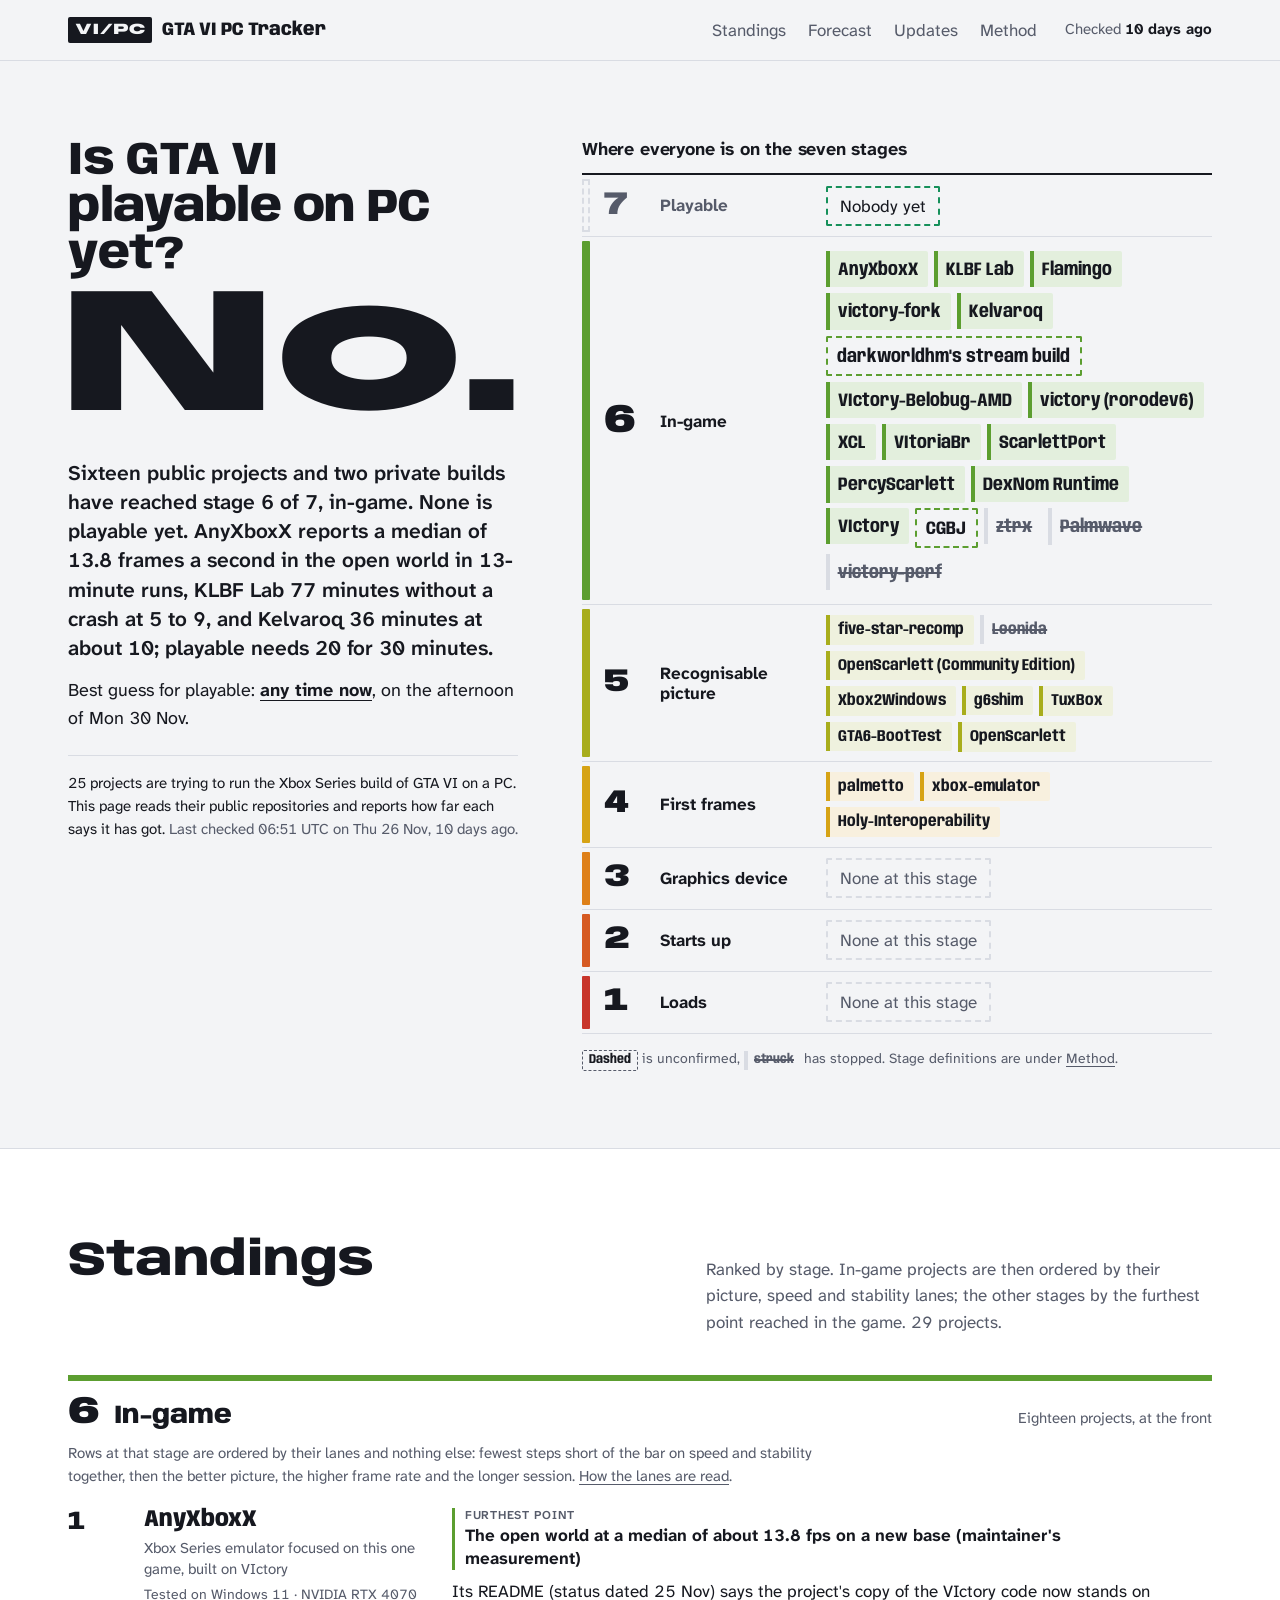
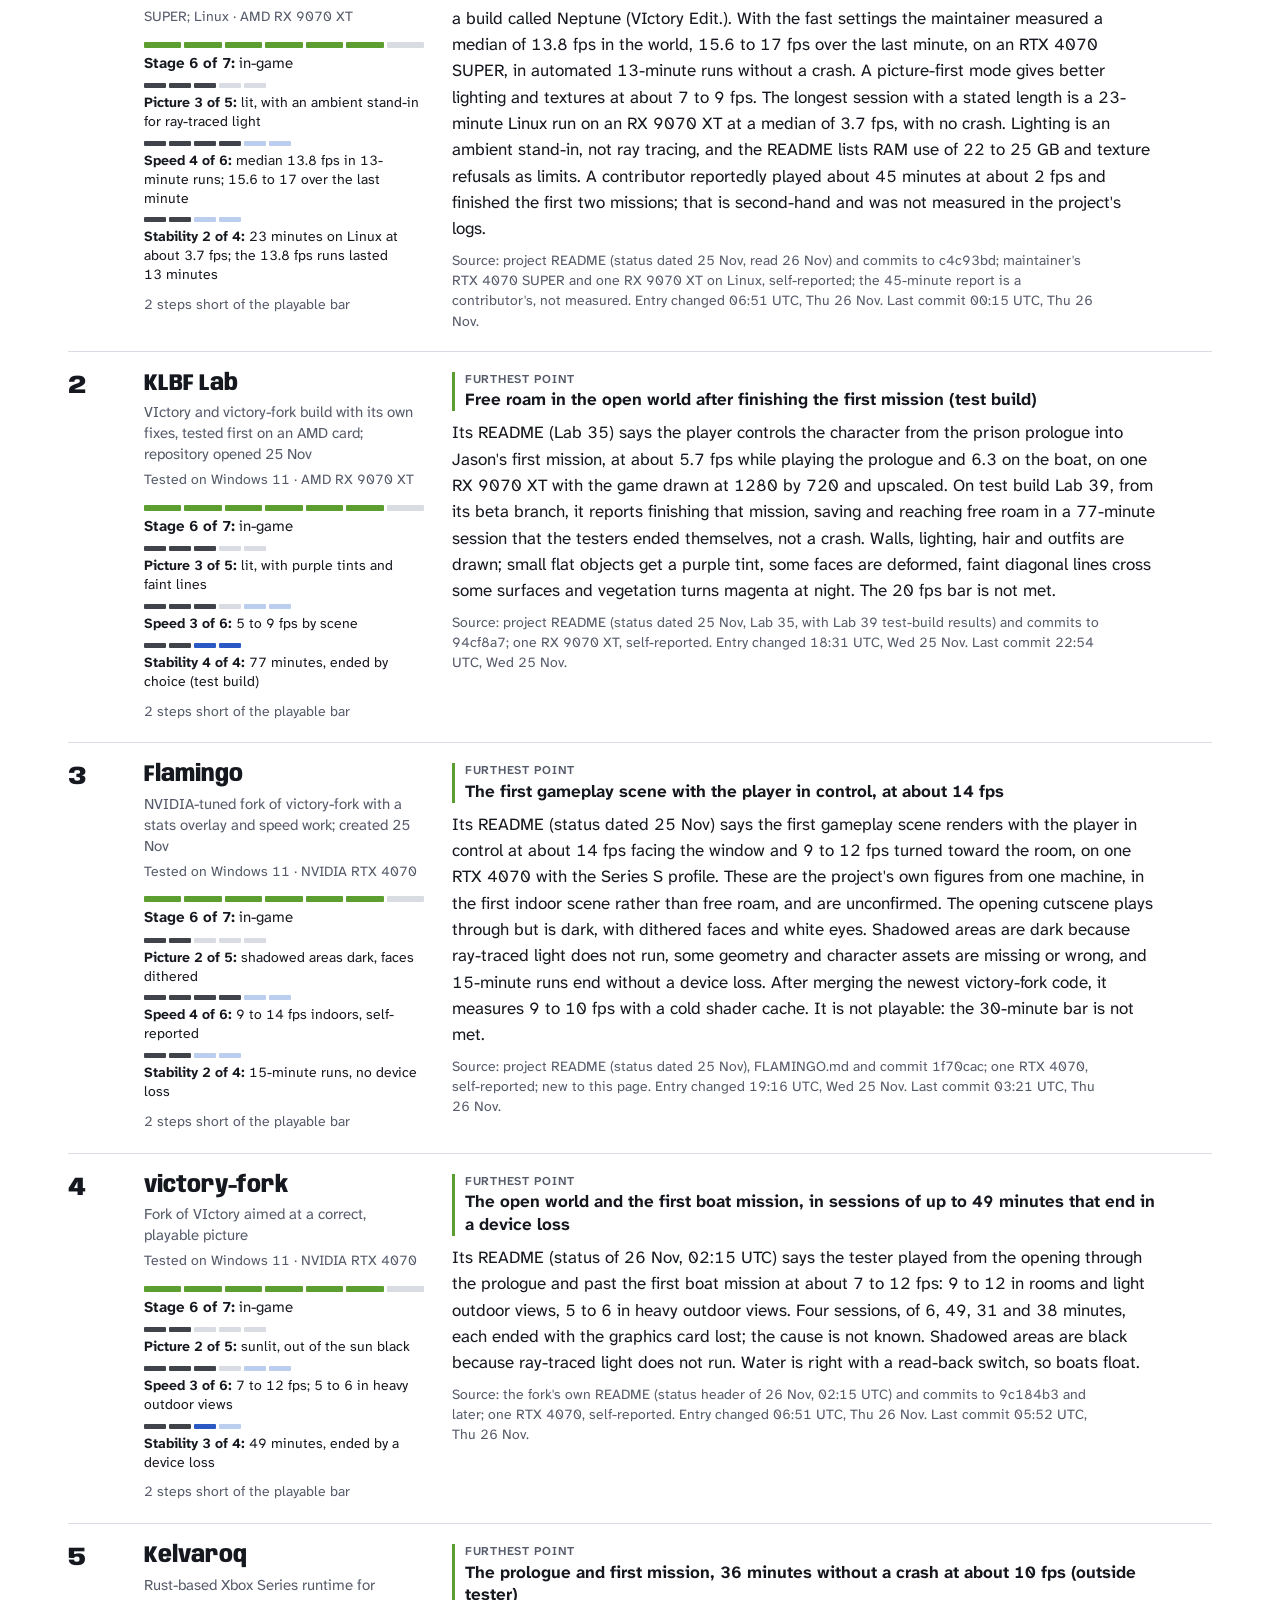
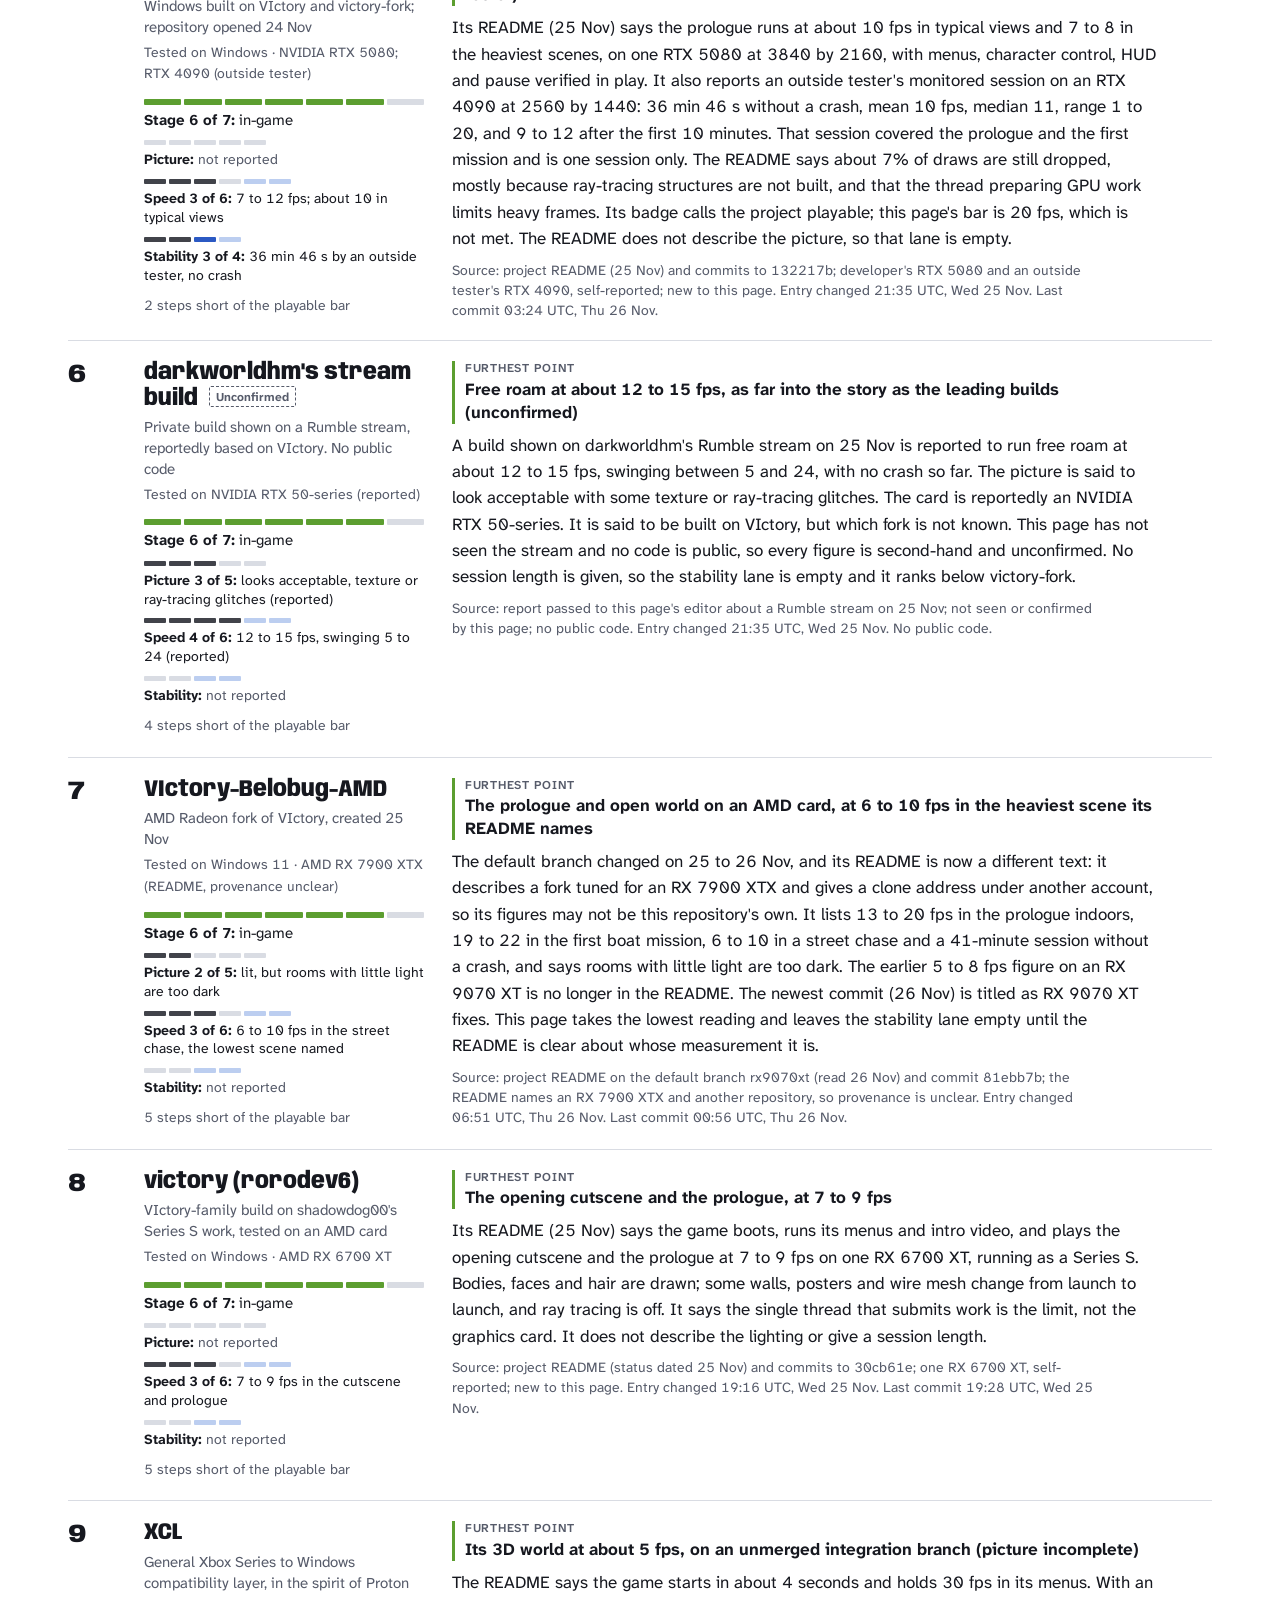
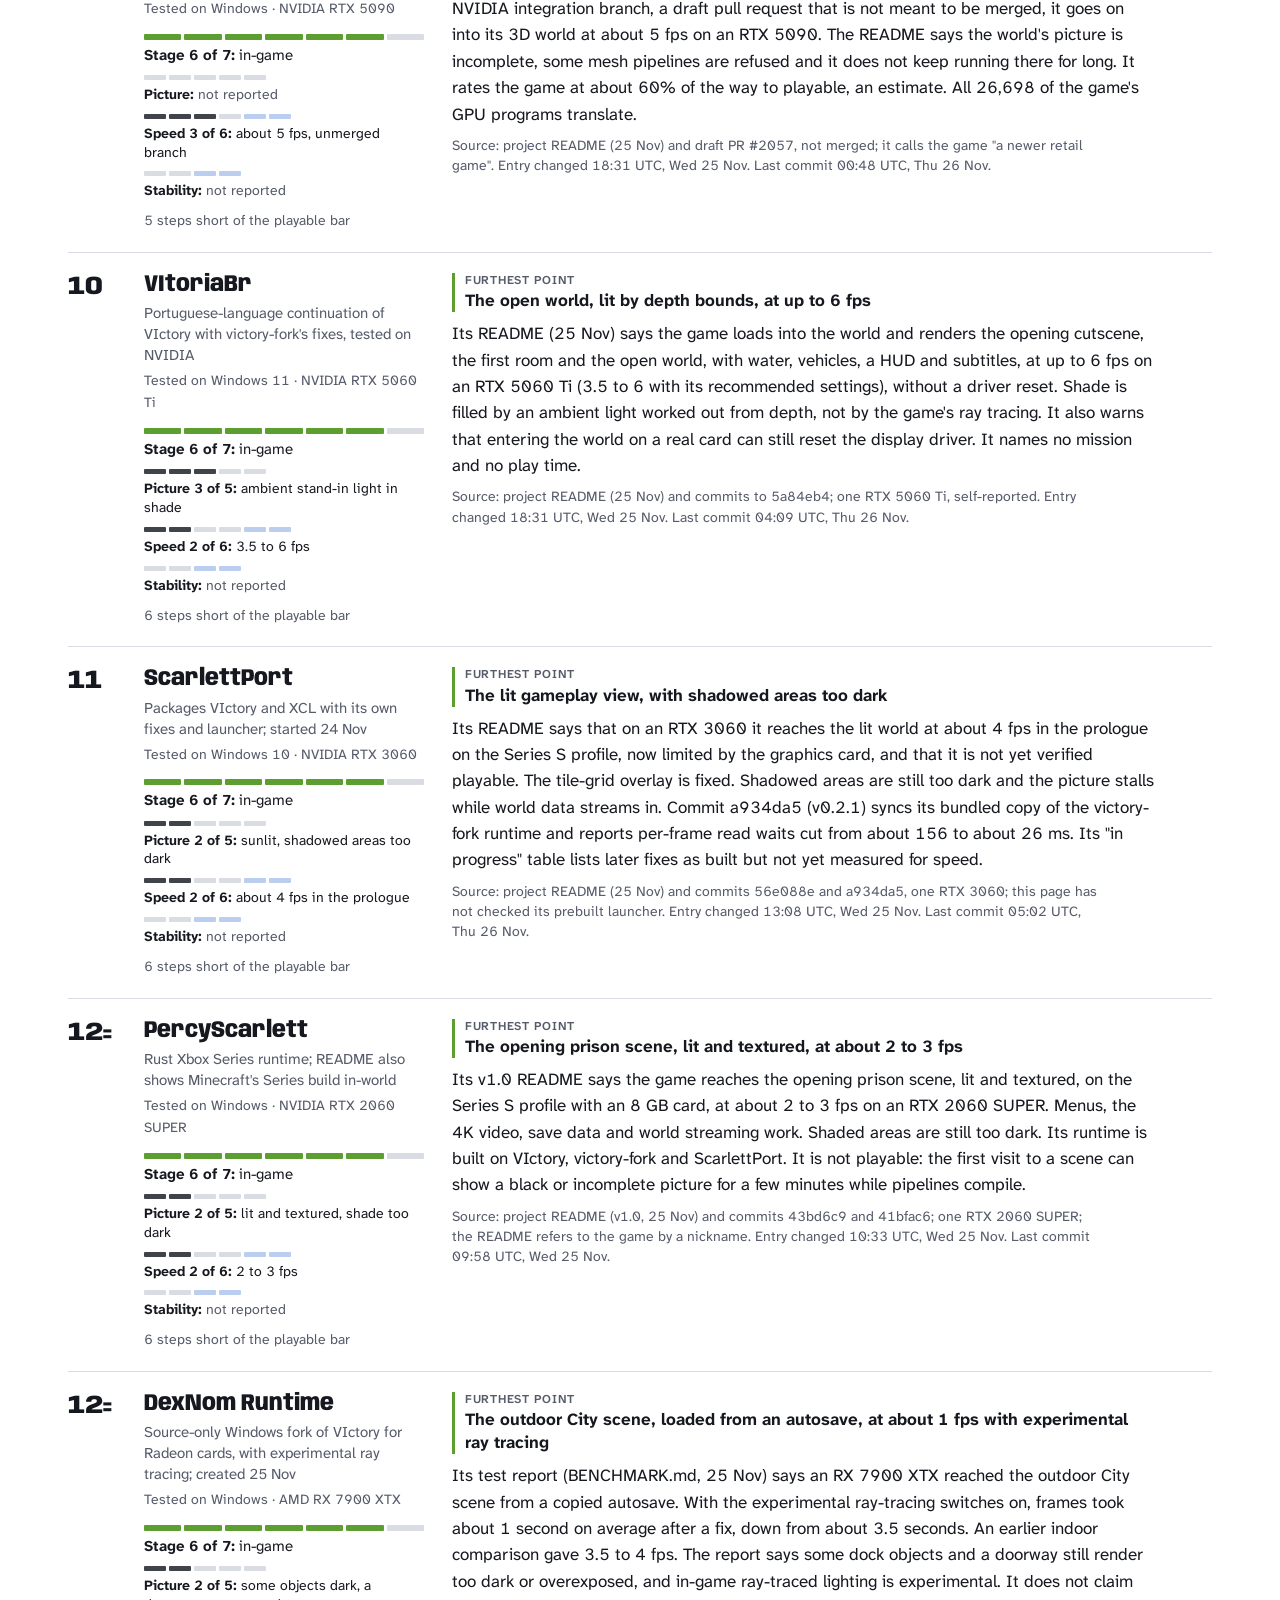
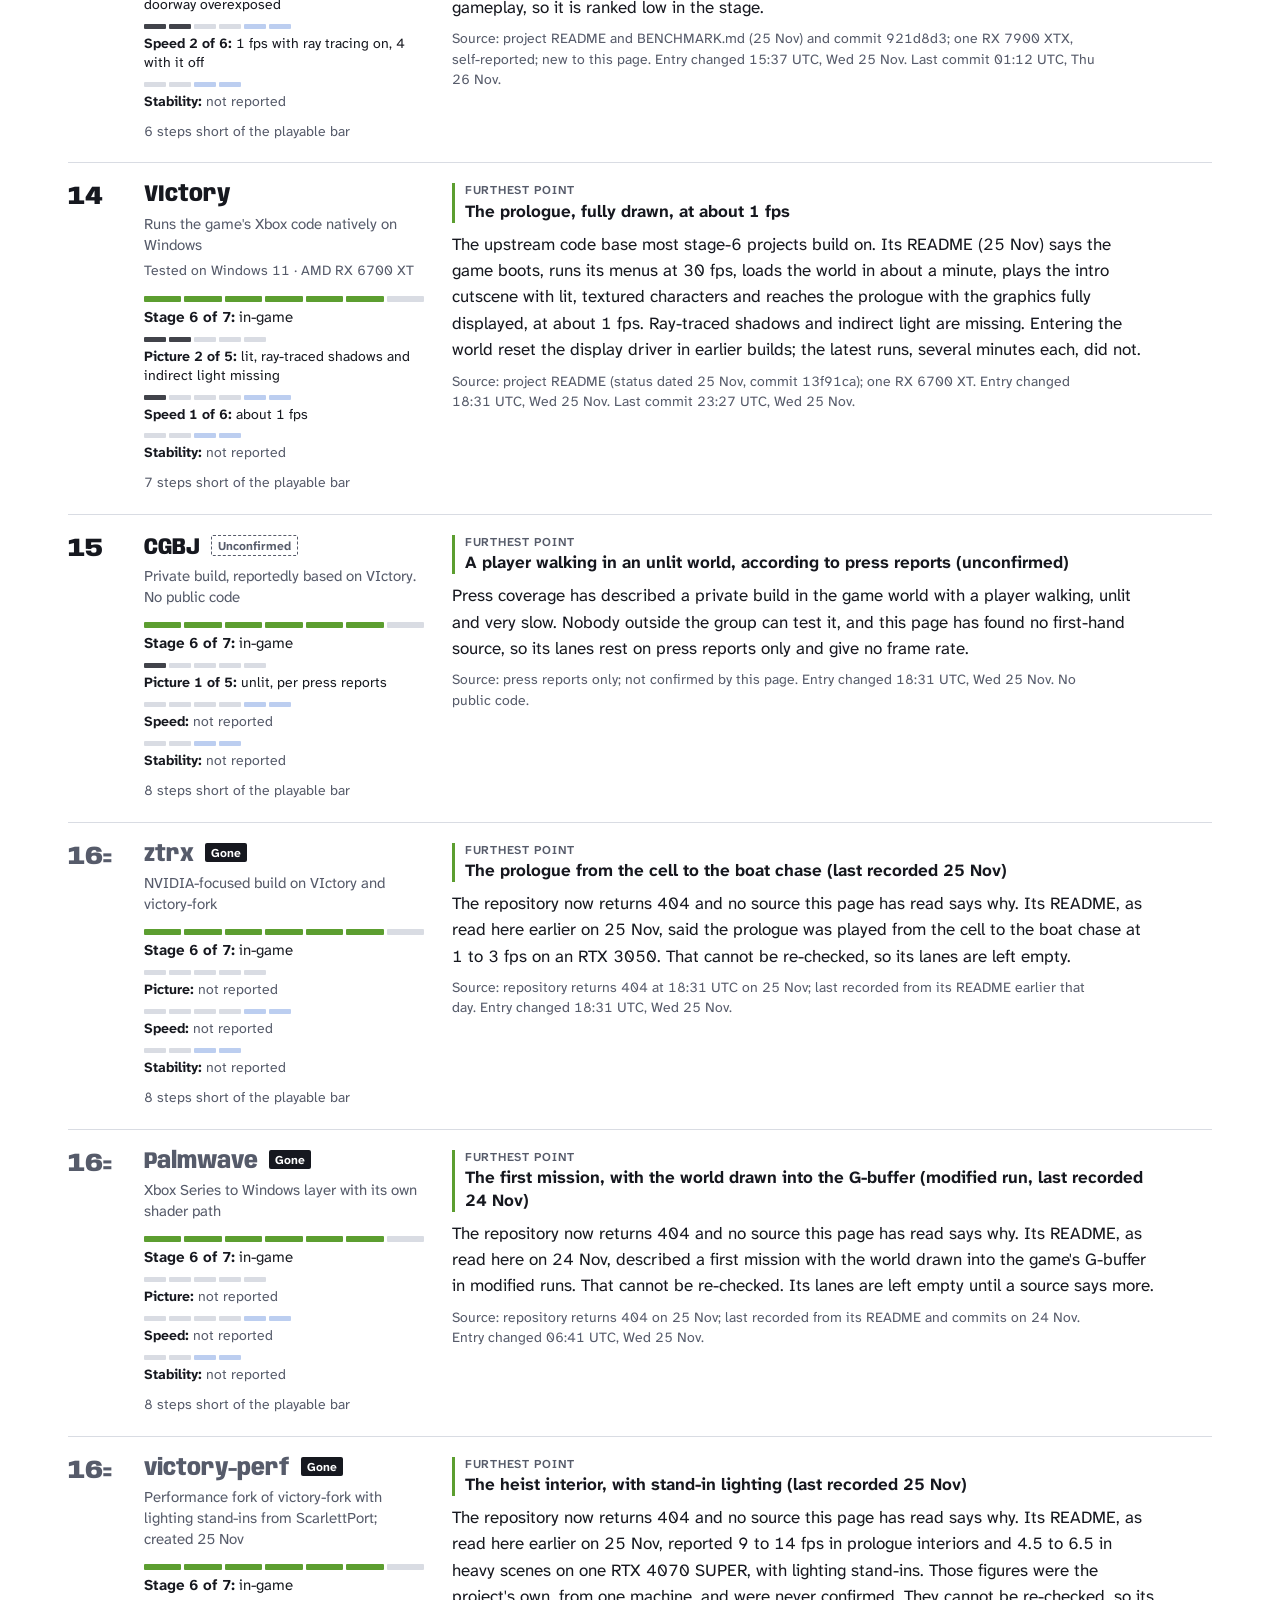
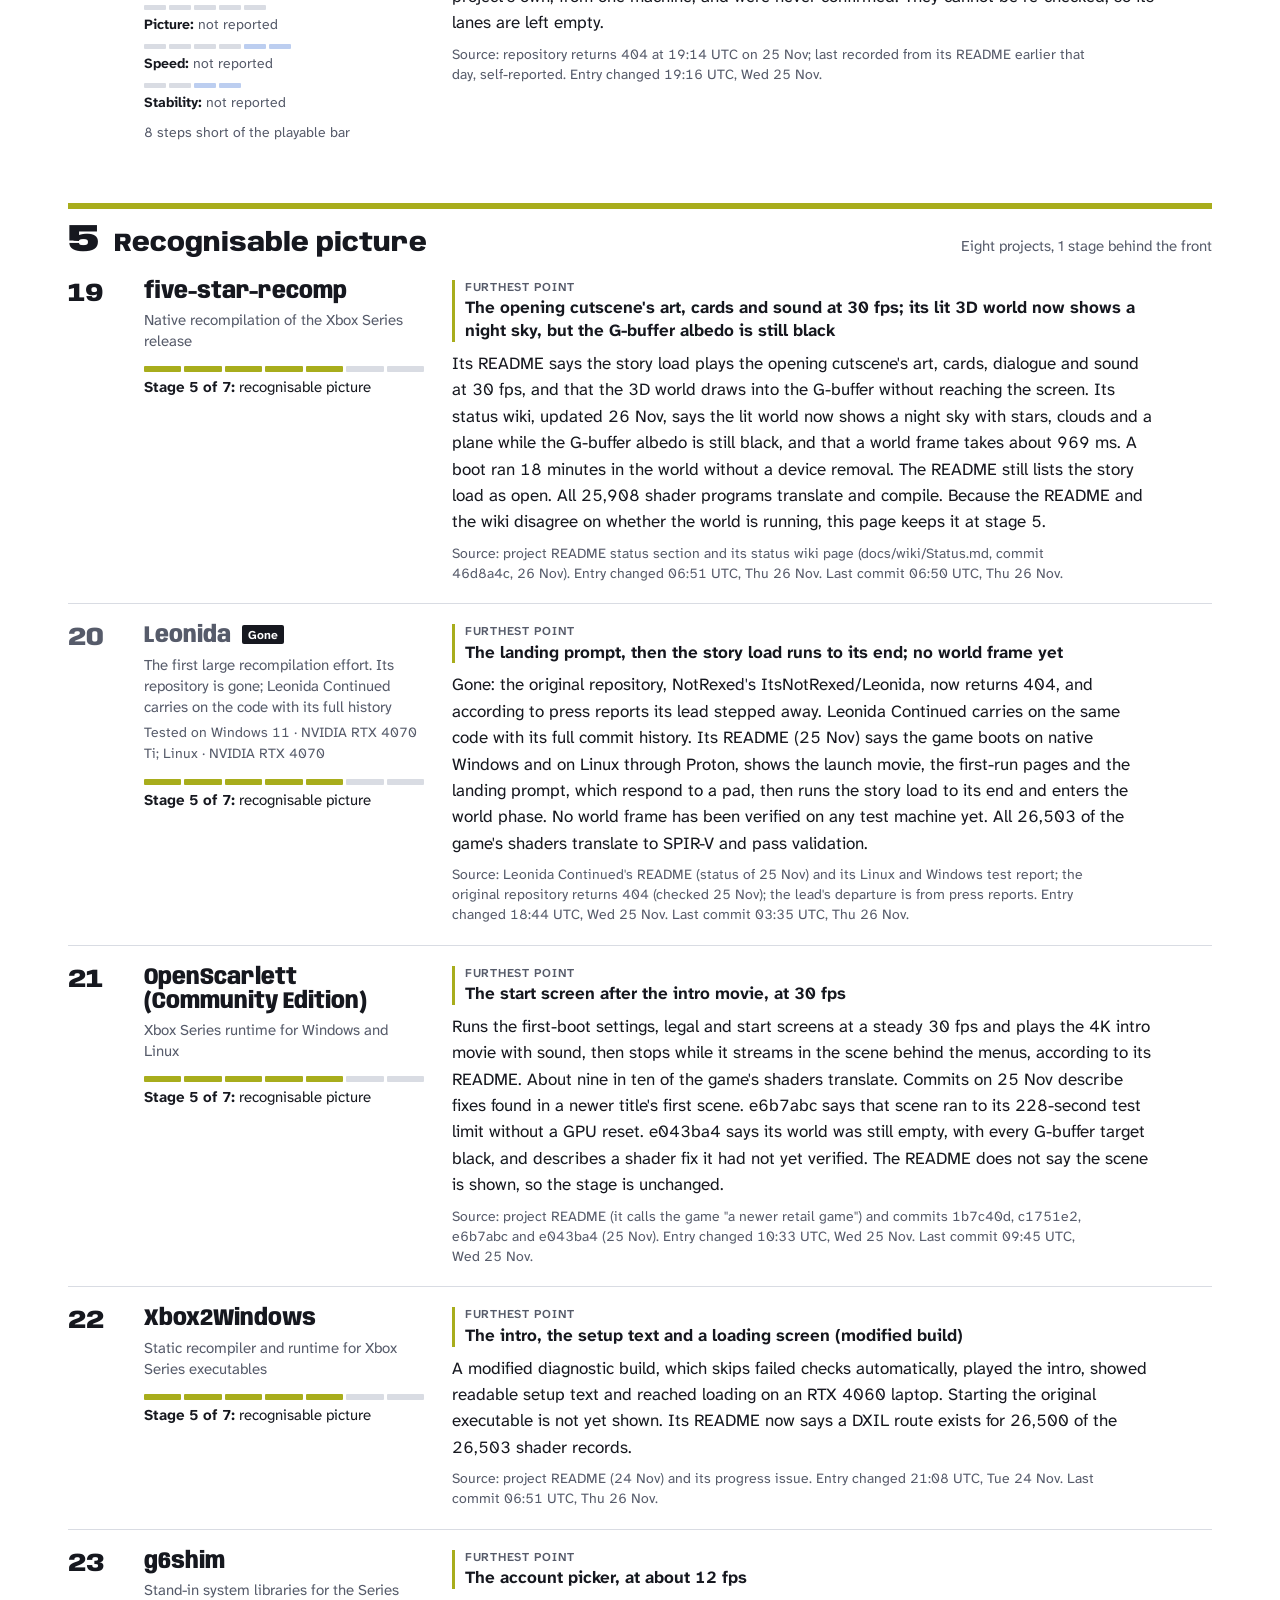
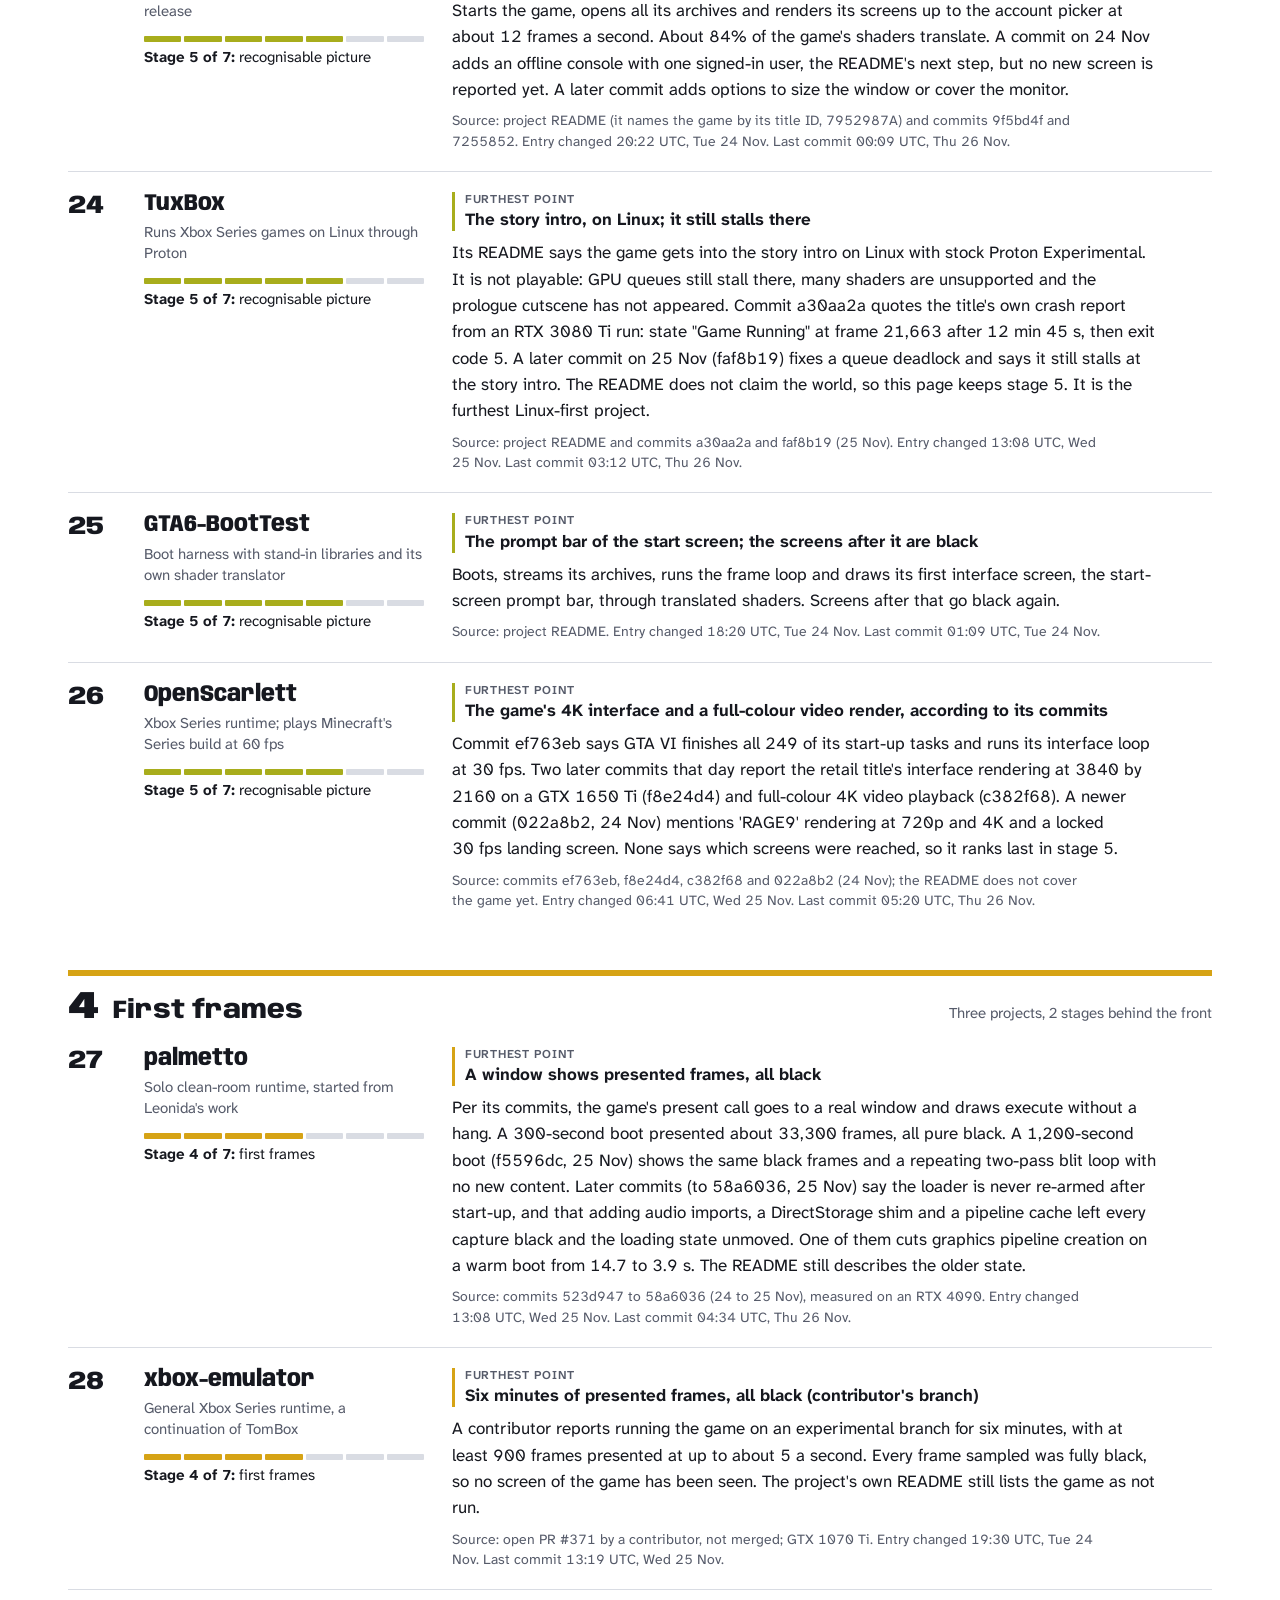
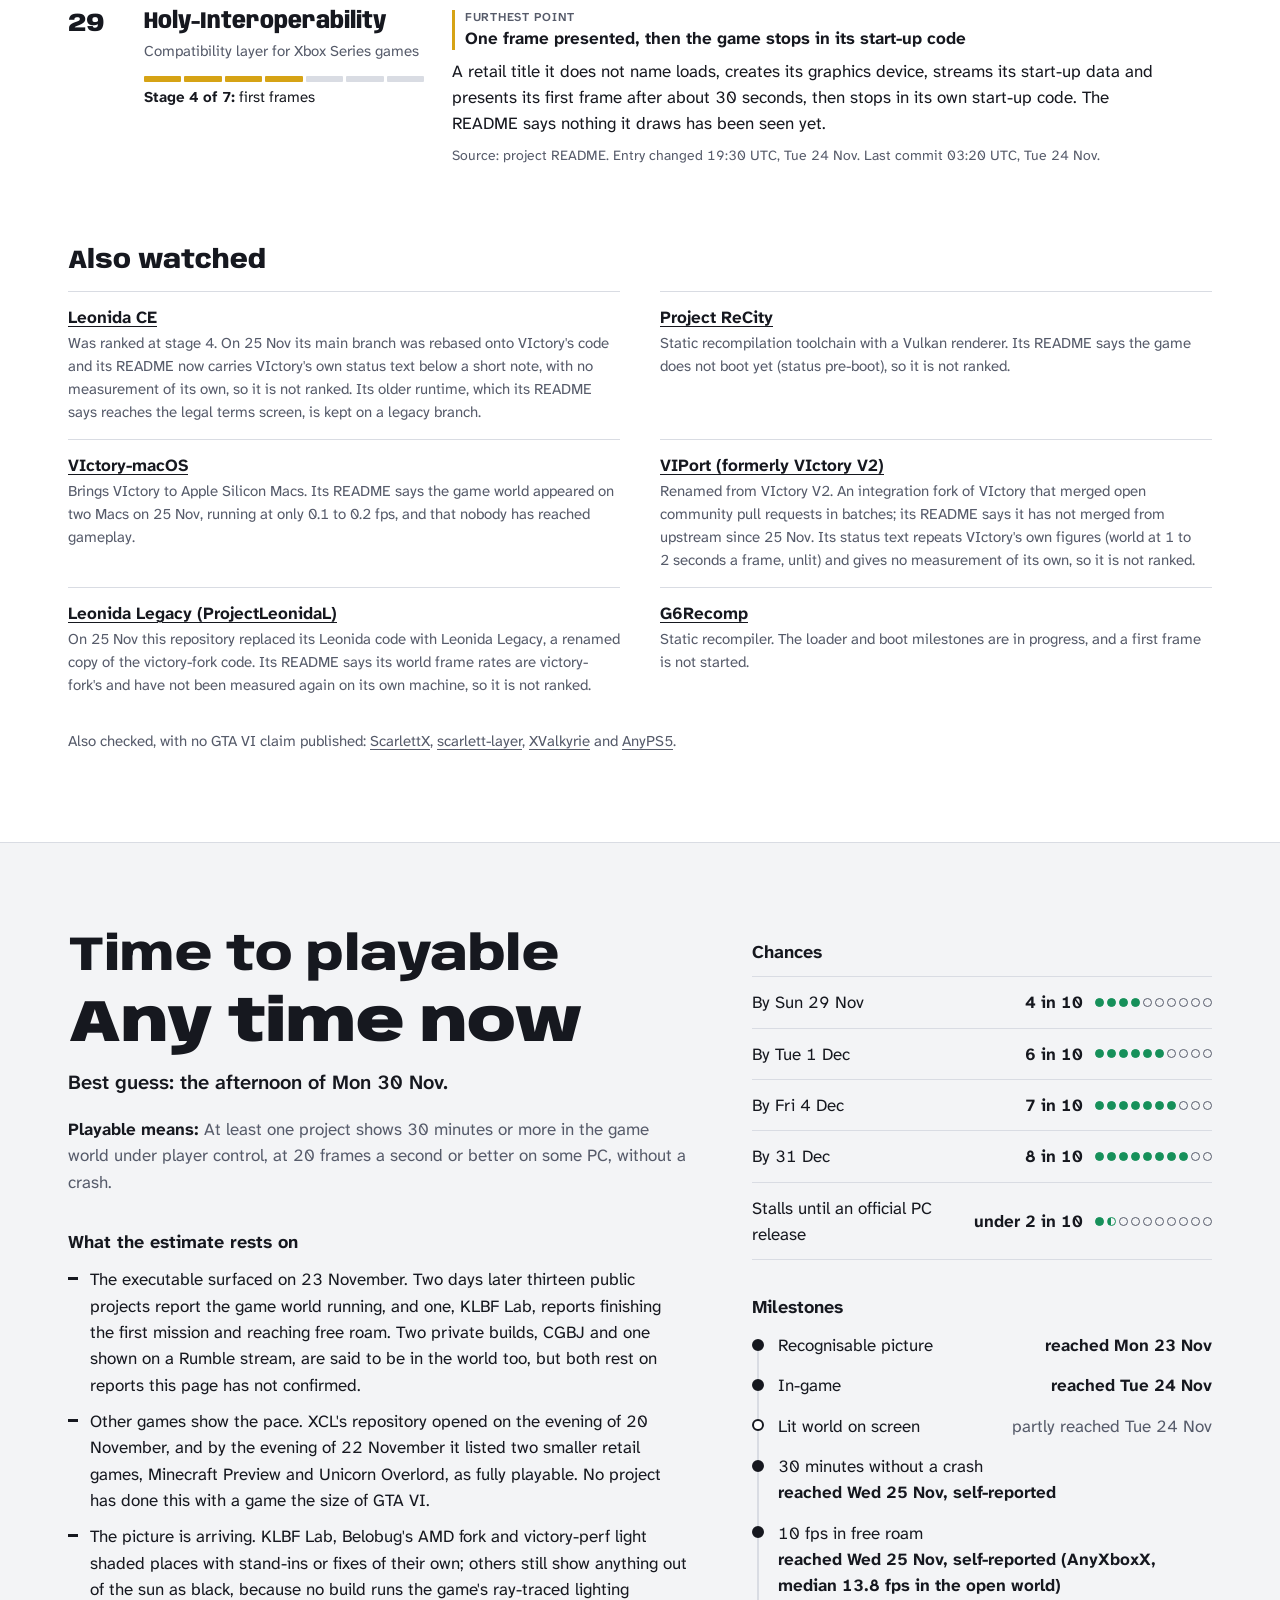
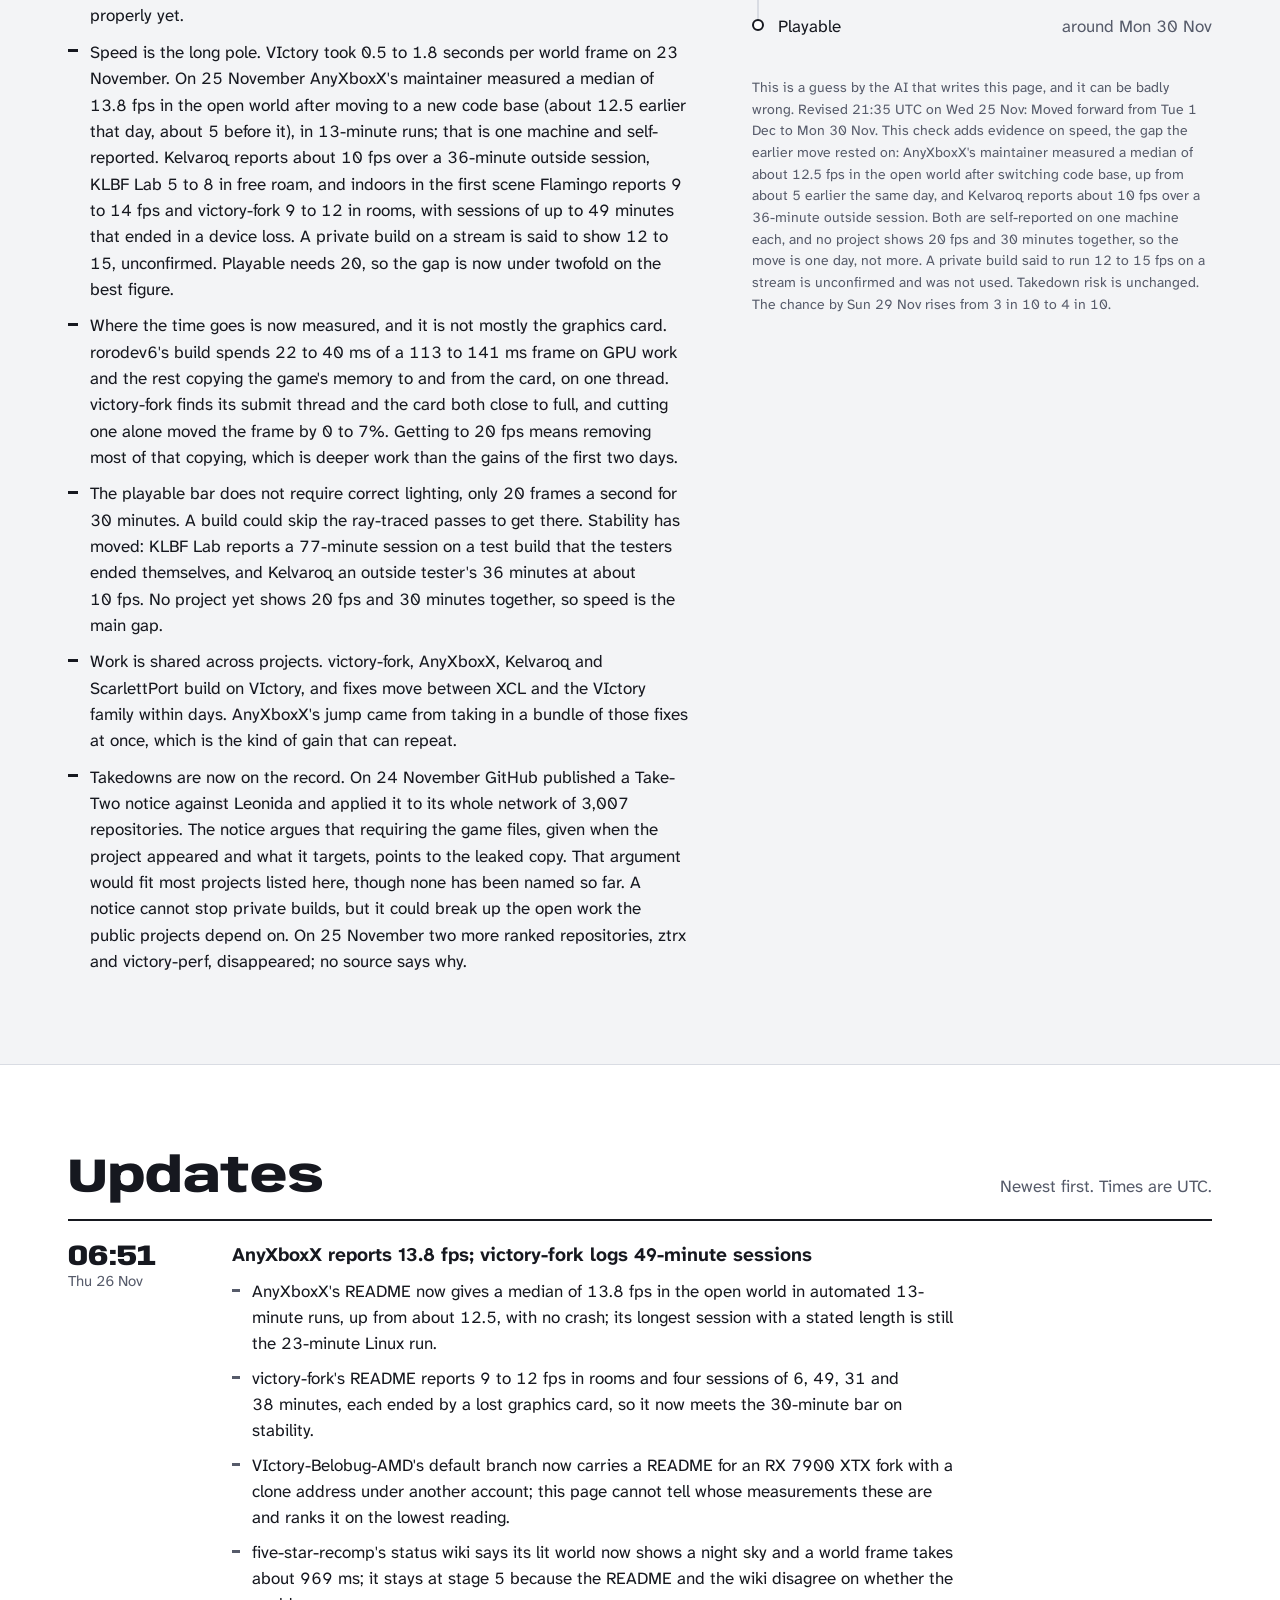
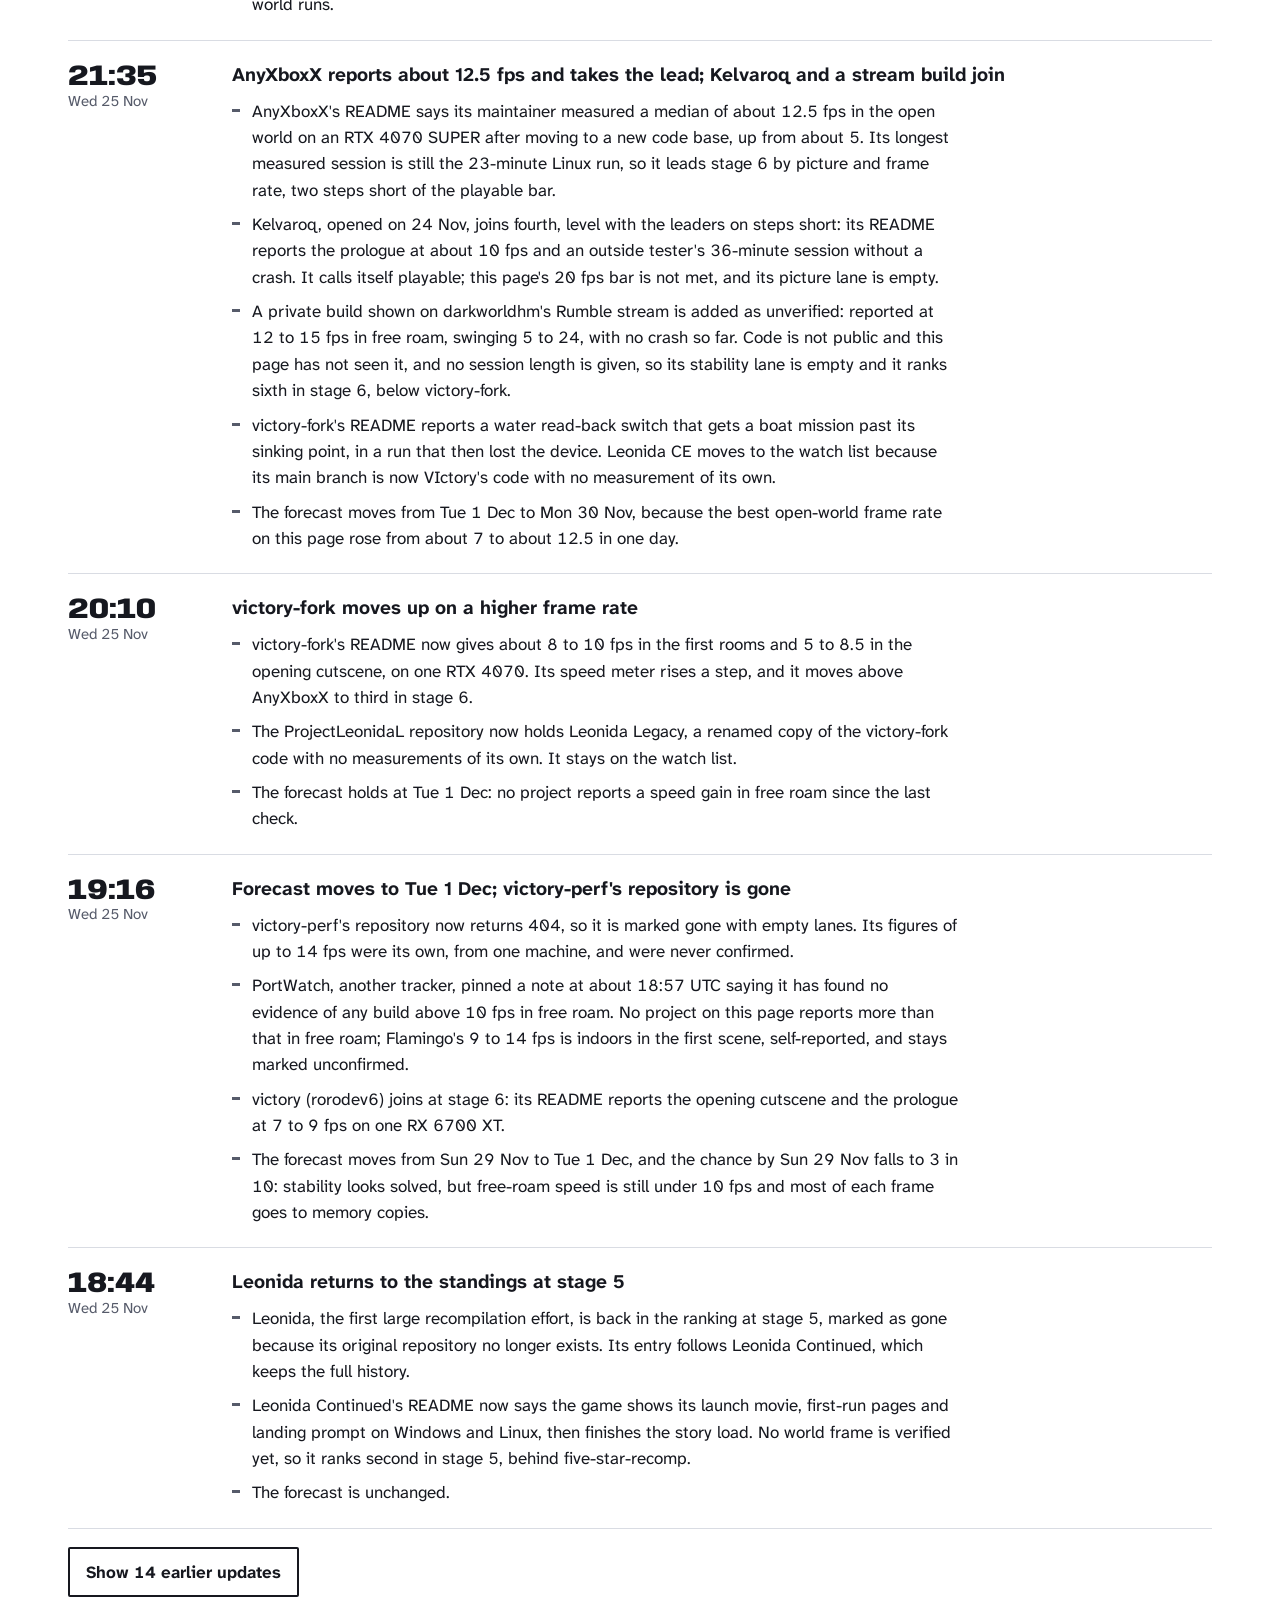
==== index.html @ cd449f02 "Update tracker: check at 2026-11-26T06:51:00Z" ====
<!doctype html>
<html lang="en">
<head>
<meta charset="utf-8">
<meta name="viewport" content="width=device-width, initial-scale=1, viewport-fit=cover">
<title>GTA VI PC Tracker: is GTA VI playable on PC yet?</title>
<meta name="description" content="Live standings of the unofficial projects trying to run the Xbox build of GTA VI on a PC: how far each has got, what changed, and a best guess at when it becomes playable.">
<meta name="theme-color" content="#f3f4f6" media="(prefers-color-scheme: light)">
<meta name="theme-color" content="#111318" media="(prefers-color-scheme: dark)">
<link rel="canonical" href="https://audixdev.github.io/americas-pc-tracker/">
<meta property="og:title" content="GTA VI PC Tracker: is GTA VI playable on PC yet?">
<meta property="og:description" content="Live standings of the unofficial projects trying to run the Xbox build of GTA VI on a PC: how far each has got, what changed, and a best guess at when it becomes playable.">
<meta property="og:type" content="website">
<meta property="og:url" content="https://audixdev.github.io/americas-pc-tracker/">
<meta name="twitter:card" content="summary">
<link rel="icon" href="assets/icon.svg" type="image/svg+xml">
<link rel="preconnect" href="https://fonts.googleapis.com">
<link rel="preconnect" href="https://fonts.gstatic.com" crossorigin>
<link rel="stylesheet" href="https://fonts.googleapis.com/css2?family=Anybody:wdth,wght@50..150,400..900&family=Atkinson+Hyperlegible+Next:ital,wght@0,400;0,600;0,700;1,400&display=swap">
<link rel="stylesheet" href="assets/site.css?v=f784089358">
<script type="application/ld+json">{"@context":"https://schema.org","@type":"WebPage","name":"GTA VI PC Tracker","description":"Live standings of the unofficial projects trying to run the Xbox build of GTA VI on a PC: how far each has got, what changed, and a best guess at when it becomes playable.","url":"https://audixdev.github.io/americas-pc-tracker/","dateModified":"2026-11-26T06:51:00Z"}</script>
</head>
<body>
<a class="skip" href="#main">Skip to content</a>

<header class="top">
  <div class="wrap top__bar">
    <a class="brand" href="#main" aria-label="GTA VI PC Tracker, top of page"><span class="brand__mark" aria-hidden="true">VI/PC</span><span class="brand__name">GTA VI PC Tracker</span></a>
    <nav class="top__nav" aria-label="Sections">
      <a href="#standings">Standings</a>
      <a href="#forecast">Forecast</a>
      <a href="#updates">Updates</a>
      <a href="#method">Method</a>
    </nav>
    <p class="top__checked">Checked <time class="js-ago" datetime="2026-11-26T06:51:00Z">06:51 UTC</time></p>
  </div>
</header>

<main id="main">
  <section class="hero" aria-labelledby="hero-title">
    <div class="wrap hero__grid">
      <div class="hero__words">
        <h1 id="hero-title">Is GTA&nbsp;VI playable on PC yet?</h1>
        <p class="hero__answer">No.</p>
        <p class="hero__lead">Sixteen public projects and two private builds have reached stage&nbsp;6 of&nbsp;7, in-game. None is playable yet. AnyXboxX reports a median of 13.8&nbsp;frames a second in the open world in 13-minute runs, KLBF Lab 77&nbsp;minutes without a crash at 5 to 9, and Kelvaroq 36&nbsp;minutes at about 10; playable needs 20 for 30&nbsp;minutes.</p>
        <p class="hero__eta">Best guess for playable: <a href="#forecast" class="js-countdown" data-target="2026-11-30T15:00:00Z" data-lower="1">about 4½ days</a>, on the afternoon of Mon 30 Nov.</p>
        <p class="hero__how">25 projects are trying to run the Xbox Series build of GTA&nbsp;VI on a PC. This page reads their public repositories and reports how far each says it has got. <span class="quiet">Last checked <time datetime="2026-11-26T06:51:00Z">06:51 UTC on Thu 26 Nov</time><span class="js-ago-suffix" data-from="2026-11-26T06:51:00Z"></span>.</span></p>
      </div>
      <div class="ladder-wrap">
        <h2 class="ladder__title">Where everyone is on the seven stages</h2>
        <ol class="ladder" reversed>
          <li class="rung stage-7"><span class="rung__n">7</span><span class="rung__name">Playable<span class="vh">: none</span></span><ul class="rung__who"><li class="rung__empty">Nobody yet</li></ul></li>
          <li class="rung stage-6 is-reached is-front"><span class="rung__n">6</span><span class="rung__name">In-game<span class="vh">: 18 projects</span></span><ul class="rung__who"><li><a class="chip" href="#p-anyxboxx">AnyXboxX</a></li><li><a class="chip" href="#p-klbf-lab">KLBF Lab</a></li><li><a class="chip" href="#p-flamingo">Flamingo</a></li><li><a class="chip" href="#p-victory-fork">victory-fork</a></li><li><a class="chip" href="#p-kelvaroq">Kelvaroq</a></li><li><a class="chip is-unverified" href="#p-darkworldhm-s-stream-build">darkworldhm&#x27;s stream build<span class="vh">, unconfirmed</span></a></li><li><a class="chip" href="#p-victory-belobug-amd">VIctory-Belobug-AMD</a></li><li><a class="chip" href="#p-victory-rorodev6">victory (rorodev6)</a></li><li><a class="chip" href="#p-xcl">XCL</a></li><li><a class="chip" href="#p-vitoriabr">VItoriaBr</a></li><li><a class="chip" href="#p-scarlettport">ScarlettPort</a></li><li><a class="chip" href="#p-percyscarlett">PercyScarlett</a></li><li><a class="chip" href="#p-dexnom-runtime">DexNom Runtime</a></li><li><a class="chip" href="#p-victory">VIctory</a></li><li><a class="chip is-unverified" href="#p-cgbj">CGBJ<span class="vh">, unconfirmed</span></a></li><li><a class="chip is-out" href="#p-ztrx">ztrx<span class="vh">, gone</span></a></li><li><a class="chip is-out" href="#p-palmwave">Palmwave<span class="vh">, gone</span></a></li><li><a class="chip is-out" href="#p-victory-perf">victory-perf<span class="vh">, gone</span></a></li></ul></li>
          <li class="rung stage-5 is-reached"><span class="rung__n">5</span><span class="rung__name">Recognisable picture<span class="vh">: 8 projects</span></span><ul class="rung__who"><li><a class="chip" href="#p-five-star-recomp">five-star-recomp</a></li><li><a class="chip is-out" href="#p-leonida">Leonida<span class="vh">, gone</span></a></li><li><a class="chip" href="#p-openscarlett-community-edition">OpenScarlett (Community Edition)</a></li><li><a class="chip" href="#p-xbox2windows">Xbox2Windows</a></li><li><a class="chip" href="#p-g6shim">g6shim</a></li><li><a class="chip" href="#p-tuxbox">TuxBox</a></li><li><a class="chip" href="#p-gta6-boottest">GTA6-BootTest</a></li><li><a class="chip" href="#p-openscarlett">OpenScarlett</a></li></ul></li>
          <li class="rung stage-4 is-reached"><span class="rung__n">4</span><span class="rung__name">First frames<span class="vh">: 3 projects</span></span><ul class="rung__who"><li><a class="chip" href="#p-palmetto">palmetto</a></li><li><a class="chip" href="#p-xbox-emulator">xbox-emulator</a></li><li><a class="chip" href="#p-holy-interoperability">Holy-Interoperability</a></li></ul></li>
          <li class="rung stage-3 is-reached"><span class="rung__n">3</span><span class="rung__name">Graphics device<span class="vh">: none</span></span><ul class="rung__who"><li class="rung__empty">None at this stage</li></ul></li>
          <li class="rung stage-2 is-reached"><span class="rung__n">2</span><span class="rung__name">Starts up<span class="vh">: none</span></span><ul class="rung__who"><li class="rung__empty">None at this stage</li></ul></li>
          <li class="rung stage-1 is-reached"><span class="rung__n">1</span><span class="rung__name">Loads<span class="vh">: none</span></span><ul class="rung__who"><li class="rung__empty">None at this stage</li></ul></li>
        </ol>
        <p class="ladder__key"><span class="chip is-unverified">Dashed</span> is unconfirmed, <span class="chip is-out">struck</span> has stopped. Stage definitions are under <a href="#method">Method</a>.</p>
      </div>
    </div>
  </section>

  <section id="standings" class="standings" aria-labelledby="standings-title">
    <div class="wrap">
      <div class="sec-head">
        <h2 id="standings-title">Standings</h2>
        <p class="sec-head__note">Ranked by stage. In-game projects are then ordered by their picture, speed and stability lanes; the other stages by the furthest point reached in the game. 29 projects.</p>
      </div>
      <section class="group stage-6" aria-labelledby="g6">
        <h3 id="g6" class="group__head"><span class="group__n">6</span> <span class="group__name">In-game</span> <span class="group__count">Eighteen projects, at the front</span></h3>
        <p class="group__note">Rows at that stage are ordered by their lanes and nothing else: fewest steps short of the bar on speed and stability together, then the better picture, the higher frame rate and the longer session. <a href="#lanes">How the lanes are read</a>.</p>
        <ol class="group__list">
          <li class="entry" id="p-anyxboxx">
            <p class="entry__pos"><span class="vh">Position </span>1</p>
            <div class="entry__who">
              <h4><a class="name" href="https://github.com/LooperSalty/AnyXboxX" rel="noopener">AnyXboxX</a></h4>
              <p class="entry__tagline">Xbox Series emulator focused on this one game, built on VIctory</p>
              <p class="entry__tested">Tested on Windows 11 · NVIDIA RTX 4070 SUPER; Linux · AMD RX 9070 XT</p>
              <div class="gauges">
                <div class="gauge gauge--stage"><span class="meter meter--stage" aria-hidden="true"><span class="meter__seg is-on"></span><span class="meter__seg is-on"></span><span class="meter__seg is-on"></span><span class="meter__seg is-on"></span><span class="meter__seg is-on"></span><span class="meter__seg is-on"></span><span class="meter__seg"></span></span><p><b>Stage 6 of 7:</b> in-game</p></div>
                <div class="gauge gauge--lane"><span class="meter" aria-hidden="true"><span class="meter__seg is-on"></span><span class="meter__seg is-on"></span><span class="meter__seg is-on"></span><span class="meter__seg"></span><span class="meter__seg"></span></span><p><b>Picture 3 of 5:</b> lit, with an ambient stand-in for ray-traced light</p></div>
                <div class="gauge gauge--lane"><span class="meter" aria-hidden="true"><span class="meter__seg is-on"></span><span class="meter__seg is-on"></span><span class="meter__seg is-on"></span><span class="meter__seg is-on"></span><span class="meter__seg is-bar"></span><span class="meter__seg is-bar"></span></span><p><b>Speed 4 of 6:</b> median 13.8&nbsp;fps in 13-minute runs; 15.6 to 17 over the last minute</p></div>
                <div class="gauge gauge--lane"><span class="meter" aria-hidden="true"><span class="meter__seg is-on"></span><span class="meter__seg is-on"></span><span class="meter__seg is-bar"></span><span class="meter__seg is-bar"></span></span><p><b>Stability 2 of 4:</b> 23&nbsp;minutes on Linux at about 3.7&nbsp;fps; the 13.8&nbsp;fps runs lasted 13&nbsp;minutes</p></div>
                <p class="gauges__short">2 steps short of the playable bar</p>
              </div>
            </div>
            <div class="entry__status">
              <p class="entry__furthest"><span class="entry__label">Furthest point</span> The open world at a median of about 13.8&nbsp;fps on a new base (maintainer&#x27;s measurement)</p>
              <p>Its README (status dated 25 Nov) says the project&#x27;s copy of the VIctory code now stands on a build called Neptune (VIctory Edit.). With the fast settings the maintainer measured a median of 13.8&nbsp;fps in the world, 15.6 to 17&nbsp;fps over the last minute, on an RTX 4070 SUPER, in automated 13-minute runs without a crash. A picture-first mode gives better lighting and textures at about 7 to 9&nbsp;fps. The longest session with a stated length is a 23-minute Linux run on an RX 9070 XT at a median of 3.7&nbsp;fps, with no crash. Lighting is an ambient stand-in, not ray tracing, and the README lists RAM use of 22 to 25&nbsp;GB and texture refusals as limits. A contributor reportedly played about 45&nbsp;minutes at about 2&nbsp;fps and finished the first two missions; that is second-hand and was not measured in the project&#x27;s logs.</p>
              <p class="entry__src">Source: project README (status dated 25 Nov, read 26 Nov) and commits to c4c93bd; maintainer&#x27;s RTX 4070 SUPER and one RX 9070 XT on Linux, self-reported; the 45-minute report is a contributor&#x27;s, not measured. Entry changed <time datetime="2026-11-26T06:51:00Z">06:51 UTC, Thu 26 Nov</time>. Last commit <time datetime="2026-11-26T00:15:03Z">00:15 UTC, Thu 26 Nov</time>.</p>
            </div>
          </li>
          <li class="entry" id="p-klbf-lab">
            <p class="entry__pos"><span class="vh">Position </span>2</p>
            <div class="entry__who">
              <h4><a class="name" href="https://github.com/PastiiJay/klbf-lab" rel="noopener">KLBF Lab</a></h4>
              <p class="entry__tagline">VIctory and victory-fork build with its own fixes, tested first on an AMD card; repository opened 25 Nov</p>
              <p class="entry__tested">Tested on Windows 11 · AMD RX 9070 XT</p>
              <div class="gauges">
                <div class="gauge gauge--stage"><span class="meter meter--stage" aria-hidden="true"><span class="meter__seg is-on"></span><span class="meter__seg is-on"></span><span class="meter__seg is-on"></span><span class="meter__seg is-on"></span><span class="meter__seg is-on"></span><span class="meter__seg is-on"></span><span class="meter__seg"></span></span><p><b>Stage 6 of 7:</b> in-game</p></div>
                <div class="gauge gauge--lane"><span class="meter" aria-hidden="true"><span class="meter__seg is-on"></span><span class="meter__seg is-on"></span><span class="meter__seg is-on"></span><span class="meter__seg"></span><span class="meter__seg"></span></span><p><b>Picture 3 of 5:</b> lit, with purple tints and faint lines</p></div>
                <div class="gauge gauge--lane"><span class="meter" aria-hidden="true"><span class="meter__seg is-on"></span><span class="meter__seg is-on"></span><span class="meter__seg is-on"></span><span class="meter__seg"></span><span class="meter__seg is-bar"></span><span class="meter__seg is-bar"></span></span><p><b>Speed 3 of 6:</b> 5 to 9&nbsp;fps by scene</p></div>
                <div class="gauge gauge--lane"><span class="meter" aria-hidden="true"><span class="meter__seg is-on"></span><span class="meter__seg is-on"></span><span class="meter__seg is-bar is-on"></span><span class="meter__seg is-bar is-on"></span></span><p><b>Stability 4 of 4:</b> 77&nbsp;minutes, ended by choice (test build)</p></div>
                <p class="gauges__short">2 steps short of the playable bar</p>
              </div>
            </div>
            <div class="entry__status">
              <p class="entry__furthest"><span class="entry__label">Furthest point</span> Free roam in the open world after finishing the first mission (test build)</p>
              <p>Its README (Lab 35) says the player controls the character from the prison prologue into Jason&#x27;s first mission, at about 5.7&nbsp;fps while playing the prologue and 6.3 on the boat, on one RX 9070 XT with the game drawn at 1280 by 720 and upscaled. On test build Lab 39, from its beta branch, it reports finishing that mission, saving and reaching free roam in a 77-minute session that the testers ended themselves, not a crash. Walls, lighting, hair and outfits are drawn; small flat objects get a purple tint, some faces are deformed, faint diagonal lines cross some surfaces and vegetation turns magenta at night. The 20&nbsp;fps bar is not met.</p>
              <p class="entry__src">Source: project README (status dated 25 Nov, Lab 35, with Lab 39 test-build results) and commits to 94cf8a7; one RX 9070 XT, self-reported. Entry changed <time datetime="2026-11-25T18:31:00Z">18:31 UTC, Wed 25 Nov</time>. Last commit <time datetime="2026-11-25T22:54:24Z">22:54 UTC, Wed 25 Nov</time>.</p>
            </div>
          </li>
          <li class="entry" id="p-flamingo">
            <p class="entry__pos"><span class="vh">Position </span>3</p>
            <div class="entry__who">
              <h4><a class="name" href="https://github.com/realblastex/flamingo" rel="noopener">Flamingo</a></h4>
              <p class="entry__tagline">NVIDIA-tuned fork of victory-fork with a stats overlay and speed work; created 25 Nov</p>
              <p class="entry__tested">Tested on Windows 11 · NVIDIA RTX 4070</p>
              <div class="gauges">
                <div class="gauge gauge--stage"><span class="meter meter--stage" aria-hidden="true"><span class="meter__seg is-on"></span><span class="meter__seg is-on"></span><span class="meter__seg is-on"></span><span class="meter__seg is-on"></span><span class="meter__seg is-on"></span><span class="meter__seg is-on"></span><span class="meter__seg"></span></span><p><b>Stage 6 of 7:</b> in-game</p></div>
                <div class="gauge gauge--lane"><span class="meter" aria-hidden="true"><span class="meter__seg is-on"></span><span class="meter__seg is-on"></span><span class="meter__seg"></span><span class="meter__seg"></span><span class="meter__seg"></span></span><p><b>Picture 2 of 5:</b> shadowed areas dark, faces dithered</p></div>
                <div class="gauge gauge--lane"><span class="meter" aria-hidden="true"><span class="meter__seg is-on"></span><span class="meter__seg is-on"></span><span class="meter__seg is-on"></span><span class="meter__seg is-on"></span><span class="meter__seg is-bar"></span><span class="meter__seg is-bar"></span></span><p><b>Speed 4 of 6:</b> 9 to 14&nbsp;fps indoors, self-reported</p></div>
                <div class="gauge gauge--lane"><span class="meter" aria-hidden="true"><span class="meter__seg is-on"></span><span class="meter__seg is-on"></span><span class="meter__seg is-bar"></span><span class="meter__seg is-bar"></span></span><p><b>Stability 2 of 4:</b> 15-minute runs, no device loss</p></div>
                <p class="gauges__short">2 steps short of the playable bar</p>
              </div>
            </div>
            <div class="entry__status">
              <p class="entry__furthest"><span class="entry__label">Furthest point</span> The first gameplay scene with the player in control, at about 14&nbsp;fps</p>
              <p>Its README (status dated 25 Nov) says the first gameplay scene renders with the player in control at about 14&nbsp;fps facing the window and 9 to 12&nbsp;fps turned toward the room, on one RTX 4070 with the Series S profile. These are the project&#x27;s own figures from one machine, in the first indoor scene rather than free roam, and are unconfirmed. The opening cutscene plays through but is dark, with dithered faces and white eyes. Shadowed areas are dark because ray-traced light does not run, some geometry and character assets are missing or wrong, and 15-minute runs end without a device loss. After merging the newest victory-fork code, it measures 9 to 10&nbsp;fps with a cold shader cache. It is not playable: the 30-minute bar is not met.</p>
              <p class="entry__src">Source: project README (status dated 25 Nov), FLAMINGO.md and commit 1f70cac; one RTX 4070, self-reported; new to this page. Entry changed <time datetime="2026-11-25T19:16:00Z">19:16 UTC, Wed 25 Nov</time>. Last commit <time datetime="2026-11-26T03:21:24Z">03:21 UTC, Thu 26 Nov</time>.</p>
            </div>
          </li>
          <li class="entry" id="p-victory-fork">
            <p class="entry__pos"><span class="vh">Position </span>4</p>
            <div class="entry__who">
              <h4><a class="name" href="https://github.com/fxceless/victory-fork" rel="noopener">victory-fork</a></h4>
              <p class="entry__tagline">Fork of VIctory aimed at a correct, playable picture</p>
              <p class="entry__tested">Tested on Windows 11 · NVIDIA RTX 4070</p>
              <div class="gauges">
                <div class="gauge gauge--stage"><span class="meter meter--stage" aria-hidden="true"><span class="meter__seg is-on"></span><span class="meter__seg is-on"></span><span class="meter__seg is-on"></span><span class="meter__seg is-on"></span><span class="meter__seg is-on"></span><span class="meter__seg is-on"></span><span class="meter__seg"></span></span><p><b>Stage 6 of 7:</b> in-game</p></div>
                <div class="gauge gauge--lane"><span class="meter" aria-hidden="true"><span class="meter__seg is-on"></span><span class="meter__seg is-on"></span><span class="meter__seg"></span><span class="meter__seg"></span><span class="meter__seg"></span></span><p><b>Picture 2 of 5:</b> sunlit, out of the sun black</p></div>
                <div class="gauge gauge--lane"><span class="meter" aria-hidden="true"><span class="meter__seg is-on"></span><span class="meter__seg is-on"></span><span class="meter__seg is-on"></span><span class="meter__seg"></span><span class="meter__seg is-bar"></span><span class="meter__seg is-bar"></span></span><p><b>Speed 3 of 6:</b> 7 to 12&nbsp;fps; 5 to 6 in heavy outdoor views</p></div>
                <div class="gauge gauge--lane"><span class="meter" aria-hidden="true"><span class="meter__seg is-on"></span><span class="meter__seg is-on"></span><span class="meter__seg is-bar is-on"></span><span class="meter__seg is-bar"></span></span><p><b>Stability 3 of 4:</b> 49&nbsp;minutes, ended by a device loss</p></div>
                <p class="gauges__short">2 steps short of the playable bar</p>
              </div>
            </div>
            <div class="entry__status">
              <p class="entry__furthest"><span class="entry__label">Furthest point</span> The open world and the first boat mission, in sessions of up to 49&nbsp;minutes that end in a device loss</p>
              <p>Its README (status of 26 Nov, 02:15 UTC) says the tester played from the opening through the prologue and past the first boat mission at about 7 to 12&nbsp;fps: 9 to 12 in rooms and light outdoor views, 5 to 6 in heavy outdoor views. Four sessions, of 6, 49, 31 and 38&nbsp;minutes, each ended with the graphics card lost; the cause is not known. Shadowed areas are black because ray-traced light does not run. Water is right with a read-back switch, so boats float.</p>
              <p class="entry__src">Source: the fork&#x27;s own README (status header of 26 Nov, 02:15 UTC) and commits to 9c184b3 and later; one RTX 4070, self-reported. Entry changed <time datetime="2026-11-26T06:51:00Z">06:51 UTC, Thu 26 Nov</time>. Last commit <time datetime="2026-11-26T05:52:08Z">05:52 UTC, Thu 26 Nov</time>.</p>
            </div>
          </li>
          <li class="entry" id="p-kelvaroq">
            <p class="entry__pos"><span class="vh">Position </span>5</p>
            <div class="entry__who">
              <h4><a class="name" href="https://github.com/fablinoo/kelvaroq" rel="noopener">Kelvaroq</a></h4>
              <p class="entry__tagline">Rust-based Xbox Series runtime for Windows built on VIctory and victory-fork; repository opened 24 Nov</p>
              <p class="entry__tested">Tested on Windows · NVIDIA RTX 5080; RTX 4090 (outside tester)</p>
              <div class="gauges">
                <div class="gauge gauge--stage"><span class="meter meter--stage" aria-hidden="true"><span class="meter__seg is-on"></span><span class="meter__seg is-on"></span><span class="meter__seg is-on"></span><span class="meter__seg is-on"></span><span class="meter__seg is-on"></span><span class="meter__seg is-on"></span><span class="meter__seg"></span></span><p><b>Stage 6 of 7:</b> in-game</p></div>
                <div class="gauge gauge--lane"><span class="meter" aria-hidden="true"><span class="meter__seg"></span><span class="meter__seg"></span><span class="meter__seg"></span><span class="meter__seg"></span><span class="meter__seg"></span></span><p><b>Picture:</b> <span class="quiet">not reported</span></p></div>
                <div class="gauge gauge--lane"><span class="meter" aria-hidden="true"><span class="meter__seg is-on"></span><span class="meter__seg is-on"></span><span class="meter__seg is-on"></span><span class="meter__seg"></span><span class="meter__seg is-bar"></span><span class="meter__seg is-bar"></span></span><p><b>Speed 3 of 6:</b> 7 to 12&nbsp;fps; about 10 in typical views</p></div>
                <div class="gauge gauge--lane"><span class="meter" aria-hidden="true"><span class="meter__seg is-on"></span><span class="meter__seg is-on"></span><span class="meter__seg is-bar is-on"></span><span class="meter__seg is-bar"></span></span><p><b>Stability 3 of 4:</b> 36 min 46 s by an outside tester, no crash</p></div>
                <p class="gauges__short">2 steps short of the playable bar</p>
              </div>
            </div>
            <div class="entry__status">
              <p class="entry__furthest"><span class="entry__label">Furthest point</span> The prologue and first mission, 36&nbsp;minutes without a crash at about 10&nbsp;fps (outside tester)</p>
              <p>Its README (25 Nov) says the prologue runs at about 10&nbsp;fps in typical views and 7 to 8 in the heaviest scenes, on one RTX 5080 at 3840 by 2160, with menus, character control, HUD and pause verified in play. It also reports an outside tester&#x27;s monitored session on an RTX 4090 at 2560 by 1440: 36 min 46 s without a crash, mean 10&nbsp;fps, median 11, range 1 to 20, and 9 to 12 after the first 10&nbsp;minutes. That session covered the prologue and the first mission and is one session only. The README says about 7% of draws are still dropped, mostly because ray-tracing structures are not built, and that the thread preparing GPU work limits heavy frames. Its badge calls the project playable; this page&#x27;s bar is 20&nbsp;fps, which is not met. The README does not describe the picture, so that lane is empty.</p>
              <p class="entry__src">Source: project README (25 Nov) and commits to 132217b; developer&#x27;s RTX 5080 and an outside tester&#x27;s RTX 4090, self-reported; new to this page. Entry changed <time datetime="2026-11-25T21:35:00Z">21:35 UTC, Wed 25 Nov</time>. Last commit <time datetime="2026-11-26T03:24:06Z">03:24 UTC, Thu 26 Nov</time>.</p>
            </div>
          </li>
          <li class="entry" id="p-darkworldhm-s-stream-build">
            <p class="entry__pos"><span class="vh">Position </span>6</p>
            <div class="entry__who">
              <h4><span class="name">darkworldhm&#x27;s stream build</span> <span class="tag tag--unverified">Unconfirmed</span></h4>
              <p class="entry__tagline">Private build shown on a Rumble stream, reportedly based on VIctory. No public code</p>
              <p class="entry__tested">Tested on NVIDIA RTX 50-series (reported)</p>
              <div class="gauges">
                <div class="gauge gauge--stage"><span class="meter meter--stage" aria-hidden="true"><span class="meter__seg is-on"></span><span class="meter__seg is-on"></span><span class="meter__seg is-on"></span><span class="meter__seg is-on"></span><span class="meter__seg is-on"></span><span class="meter__seg is-on"></span><span class="meter__seg"></span></span><p><b>Stage 6 of 7:</b> in-game</p></div>
                <div class="gauge gauge--lane"><span class="meter" aria-hidden="true"><span class="meter__seg is-on"></span><span class="meter__seg is-on"></span><span class="meter__seg is-on"></span><span class="meter__seg"></span><span class="meter__seg"></span></span><p><b>Picture 3 of 5:</b> looks acceptable, texture or ray-tracing glitches (reported)</p></div>
                <div class="gauge gauge--lane"><span class="meter" aria-hidden="true"><span class="meter__seg is-on"></span><span class="meter__seg is-on"></span><span class="meter__seg is-on"></span><span class="meter__seg is-on"></span><span class="meter__seg is-bar"></span><span class="meter__seg is-bar"></span></span><p><b>Speed 4 of 6:</b> 12 to 15&nbsp;fps, swinging 5 to 24 (reported)</p></div>
                <div class="gauge gauge--lane"><span class="meter" aria-hidden="true"><span class="meter__seg"></span><span class="meter__seg"></span><span class="meter__seg is-bar"></span><span class="meter__seg is-bar"></span></span><p><b>Stability:</b> <span class="quiet">not reported</span></p></div>
                <p class="gauges__short">4 steps short of the playable bar</p>
              </div>
            </div>
            <div class="entry__status">
              <p class="entry__furthest"><span class="entry__label">Furthest point</span> Free roam at about 12 to 15&nbsp;fps, as far into the story as the leading builds (unconfirmed)</p>
              <p>A build shown on darkworldhm&#x27;s Rumble stream on 25 Nov is reported to run free roam at about 12 to 15&nbsp;fps, swinging between 5 and 24, with no crash so far. The picture is said to look acceptable with some texture or ray-tracing glitches. The card is reportedly an NVIDIA RTX 50-series. It is said to be built on VIctory, but which fork is not known. This page has not seen the stream and no code is public, so every figure is second-hand and unconfirmed. No session length is given, so the stability lane is empty and it ranks below victory-fork.</p>
              <p class="entry__src">Source: report passed to this page&#x27;s editor about a Rumble stream on 25 Nov; not seen or confirmed by this page; no public code. Entry changed <time datetime="2026-11-25T21:35:00Z">21:35 UTC, Wed 25 Nov</time>. No public code.</p>
            </div>
          </li>
          <li class="entry" id="p-victory-belobug-amd">
            <p class="entry__pos"><span class="vh">Position </span>7</p>
            <div class="entry__who">
              <h4><a class="name" href="https://github.com/Belobug/VIctory-Belobug-AMD" rel="noopener">VIctory-Belobug-AMD</a></h4>
              <p class="entry__tagline">AMD Radeon fork of VIctory, created 25 Nov</p>
              <p class="entry__tested">Tested on Windows 11 · AMD RX 7900 XTX (README, provenance unclear)</p>
              <div class="gauges">
                <div class="gauge gauge--stage"><span class="meter meter--stage" aria-hidden="true"><span class="meter__seg is-on"></span><span class="meter__seg is-on"></span><span class="meter__seg is-on"></span><span class="meter__seg is-on"></span><span class="meter__seg is-on"></span><span class="meter__seg is-on"></span><span class="meter__seg"></span></span><p><b>Stage 6 of 7:</b> in-game</p></div>
                <div class="gauge gauge--lane"><span class="meter" aria-hidden="true"><span class="meter__seg is-on"></span><span class="meter__seg is-on"></span><span class="meter__seg"></span><span class="meter__seg"></span><span class="meter__seg"></span></span><p><b>Picture 2 of 5:</b> lit, but rooms with little light are too dark</p></div>
                <div class="gauge gauge--lane"><span class="meter" aria-hidden="true"><span class="meter__seg is-on"></span><span class="meter__seg is-on"></span><span class="meter__seg is-on"></span><span class="meter__seg"></span><span class="meter__seg is-bar"></span><span class="meter__seg is-bar"></span></span><p><b>Speed 3 of 6:</b> 6 to 10&nbsp;fps in the street chase, the lowest scene named</p></div>
                <div class="gauge gauge--lane"><span class="meter" aria-hidden="true"><span class="meter__seg"></span><span class="meter__seg"></span><span class="meter__seg is-bar"></span><span class="meter__seg is-bar"></span></span><p><b>Stability:</b> <span class="quiet">not reported</span></p></div>
                <p class="gauges__short">5 steps short of the playable bar</p>
              </div>
            </div>
            <div class="entry__status">
              <p class="entry__furthest"><span class="entry__label">Furthest point</span> The prologue and open world on an AMD card, at 6 to 10&nbsp;fps in the heaviest scene its README names</p>
              <p>The default branch changed on 25 to 26 Nov, and its README is now a different text: it describes a fork tuned for an RX 7900 XTX and gives a clone address under another account, so its figures may not be this repository&#x27;s own. It lists 13 to 20&nbsp;fps in the prologue indoors, 19 to 22 in the first boat mission, 6 to 10 in a street chase and a 41-minute session without a crash, and says rooms with little light are too dark. The earlier 5 to 8&nbsp;fps figure on an RX 9070 XT is no longer in the README. The newest commit (26 Nov) is titled as RX 9070 XT fixes. This page takes the lowest reading and leaves the stability lane empty until the README is clear about whose measurement it is.</p>
              <p class="entry__src">Source: project README on the default branch rx9070xt (read 26 Nov) and commit 81ebb7b; the README names an RX 7900 XTX and another repository, so provenance is unclear. Entry changed <time datetime="2026-11-26T06:51:00Z">06:51 UTC, Thu 26 Nov</time>. Last commit <time datetime="2026-11-26T00:56:08Z">00:56 UTC, Thu 26 Nov</time>.</p>
            </div>
          </li>
          <li class="entry" id="p-victory-rorodev6">
            <p class="entry__pos"><span class="vh">Position </span>8</p>
            <div class="entry__who">
              <h4><a class="name" href="https://github.com/rorodev6/victory" rel="noopener">victory (rorodev6)</a></h4>
              <p class="entry__tagline">VIctory-family build on shadowdog00&#x27;s Series S work, tested on an AMD card</p>
              <p class="entry__tested">Tested on Windows · AMD RX 6700 XT</p>
              <div class="gauges">
                <div class="gauge gauge--stage"><span class="meter meter--stage" aria-hidden="true"><span class="meter__seg is-on"></span><span class="meter__seg is-on"></span><span class="meter__seg is-on"></span><span class="meter__seg is-on"></span><span class="meter__seg is-on"></span><span class="meter__seg is-on"></span><span class="meter__seg"></span></span><p><b>Stage 6 of 7:</b> in-game</p></div>
                <div class="gauge gauge--lane"><span class="meter" aria-hidden="true"><span class="meter__seg"></span><span class="meter__seg"></span><span class="meter__seg"></span><span class="meter__seg"></span><span class="meter__seg"></span></span><p><b>Picture:</b> <span class="quiet">not reported</span></p></div>
                <div class="gauge gauge--lane"><span class="meter" aria-hidden="true"><span class="meter__seg is-on"></span><span class="meter__seg is-on"></span><span class="meter__seg is-on"></span><span class="meter__seg"></span><span class="meter__seg is-bar"></span><span class="meter__seg is-bar"></span></span><p><b>Speed 3 of 6:</b> 7 to 9&nbsp;fps in the cutscene and prologue</p></div>
                <div class="gauge gauge--lane"><span class="meter" aria-hidden="true"><span class="meter__seg"></span><span class="meter__seg"></span><span class="meter__seg is-bar"></span><span class="meter__seg is-bar"></span></span><p><b>Stability:</b> <span class="quiet">not reported</span></p></div>
                <p class="gauges__short">5 steps short of the playable bar</p>
              </div>
            </div>
            <div class="entry__status">
              <p class="entry__furthest"><span class="entry__label">Furthest point</span> The opening cutscene and the prologue, at 7 to 9&nbsp;fps</p>
              <p>Its README (25 Nov) says the game boots, runs its menus and intro video, and plays the opening cutscene and the prologue at 7 to 9&nbsp;fps on one RX 6700 XT, running as a Series S. Bodies, faces and hair are drawn; some walls, posters and wire mesh change from launch to launch, and ray tracing is off. It says the single thread that submits work is the limit, not the graphics card. It does not describe the lighting or give a session length.</p>
              <p class="entry__src">Source: project README (status dated 25 Nov) and commits to 30cb61e; one RX 6700 XT, self-reported; new to this page. Entry changed <time datetime="2026-11-25T19:16:00Z">19:16 UTC, Wed 25 Nov</time>. Last commit <time datetime="2026-11-25T19:28:31Z">19:28 UTC, Wed 25 Nov</time>.</p>
            </div>
          </li>
          <li class="entry" id="p-xcl">
            <p class="entry__pos"><span class="vh">Position </span>9</p>
            <div class="entry__who">
              <h4><a class="name" href="https://github.com/xcl-dev/xcl" rel="noopener">XCL</a></h4>
              <p class="entry__tagline">General Xbox Series to Windows compatibility layer, in the spirit of Proton</p>
              <p class="entry__tested">Tested on Windows · NVIDIA RTX 5090</p>
              <div class="gauges">
                <div class="gauge gauge--stage"><span class="meter meter--stage" aria-hidden="true"><span class="meter__seg is-on"></span><span class="meter__seg is-on"></span><span class="meter__seg is-on"></span><span class="meter__seg is-on"></span><span class="meter__seg is-on"></span><span class="meter__seg is-on"></span><span class="meter__seg"></span></span><p><b>Stage 6 of 7:</b> in-game</p></div>
                <div class="gauge gauge--lane"><span class="meter" aria-hidden="true"><span class="meter__seg"></span><span class="meter__seg"></span><span class="meter__seg"></span><span class="meter__seg"></span><span class="meter__seg"></span></span><p><b>Picture:</b> <span class="quiet">not reported</span></p></div>
                <div class="gauge gauge--lane"><span class="meter" aria-hidden="true"><span class="meter__seg is-on"></span><span class="meter__seg is-on"></span><span class="meter__seg is-on"></span><span class="meter__seg"></span><span class="meter__seg is-bar"></span><span class="meter__seg is-bar"></span></span><p><b>Speed 3 of 6:</b> about 5&nbsp;fps, unmerged branch</p></div>
                <div class="gauge gauge--lane"><span class="meter" aria-hidden="true"><span class="meter__seg"></span><span class="meter__seg"></span><span class="meter__seg is-bar"></span><span class="meter__seg is-bar"></span></span><p><b>Stability:</b> <span class="quiet">not reported</span></p></div>
                <p class="gauges__short">5 steps short of the playable bar</p>
              </div>
            </div>
            <div class="entry__status">
              <p class="entry__furthest"><span class="entry__label">Furthest point</span> Its 3D world at about 5&nbsp;fps, on an unmerged integration branch (picture incomplete)</p>
              <p>The README says the game starts in about 4&nbsp;seconds and holds 30&nbsp;fps in its menus. With an NVIDIA integration branch, a draft pull request that is not meant to be merged, it goes on into its 3D world at about 5&nbsp;fps on an RTX 5090. The README says the world&#x27;s picture is incomplete, some mesh pipelines are refused and it does not keep running there for long. It rates the game at about 60% of the way to playable, an estimate. All 26,698&nbsp;of the game&#x27;s GPU programs translate.</p>
              <p class="entry__src">Source: project README (25 Nov) and draft PR #2057, not merged; it calls the game &quot;a newer retail game&quot;. Entry changed <time datetime="2026-11-25T18:31:00Z">18:31 UTC, Wed 25 Nov</time>. Last commit <time datetime="2026-11-26T00:48:16Z">00:48 UTC, Thu 26 Nov</time>.</p>
            </div>
          </li>
          <li class="entry" id="p-vitoriabr">
            <p class="entry__pos"><span class="vh">Position </span>10</p>
            <div class="entry__who">
              <h4><a class="name" href="https://github.com/uiliannn/VItoriaBr" rel="noopener">VItoriaBr</a></h4>
              <p class="entry__tagline">Portuguese-language continuation of VIctory with victory-fork&#x27;s fixes, tested on NVIDIA</p>
              <p class="entry__tested">Tested on Windows 11 · NVIDIA RTX 5060 Ti</p>
              <div class="gauges">
                <div class="gauge gauge--stage"><span class="meter meter--stage" aria-hidden="true"><span class="meter__seg is-on"></span><span class="meter__seg is-on"></span><span class="meter__seg is-on"></span><span class="meter__seg is-on"></span><span class="meter__seg is-on"></span><span class="meter__seg is-on"></span><span class="meter__seg"></span></span><p><b>Stage 6 of 7:</b> in-game</p></div>
                <div class="gauge gauge--lane"><span class="meter" aria-hidden="true"><span class="meter__seg is-on"></span><span class="meter__seg is-on"></span><span class="meter__seg is-on"></span><span class="meter__seg"></span><span class="meter__seg"></span></span><p><b>Picture 3 of 5:</b> ambient stand-in light in shade</p></div>
                <div class="gauge gauge--lane"><span class="meter" aria-hidden="true"><span class="meter__seg is-on"></span><span class="meter__seg is-on"></span><span class="meter__seg"></span><span class="meter__seg"></span><span class="meter__seg is-bar"></span><span class="meter__seg is-bar"></span></span><p><b>Speed 2 of 6:</b> 3.5 to 6&nbsp;fps</p></div>
                <div class="gauge gauge--lane"><span class="meter" aria-hidden="true"><span class="meter__seg"></span><span class="meter__seg"></span><span class="meter__seg is-bar"></span><span class="meter__seg is-bar"></span></span><p><b>Stability:</b> <span class="quiet">not reported</span></p></div>
                <p class="gauges__short">6 steps short of the playable bar</p>
              </div>
            </div>
            <div class="entry__status">
              <p class="entry__furthest"><span class="entry__label">Furthest point</span> The open world, lit by depth bounds, at up to 6&nbsp;fps</p>
              <p>Its README (25 Nov) says the game loads into the world and renders the opening cutscene, the first room and the open world, with water, vehicles, a HUD and subtitles, at up to 6&nbsp;fps on an RTX 5060 Ti (3.5 to 6 with its recommended settings), without a driver reset. Shade is filled by an ambient light worked out from depth, not by the game&#x27;s ray tracing. It also warns that entering the world on a real card can still reset the display driver. It names no mission and no play time.</p>
              <p class="entry__src">Source: project README (25 Nov) and commits to 5a84eb4; one RTX 5060 Ti, self-reported. Entry changed <time datetime="2026-11-25T18:31:00Z">18:31 UTC, Wed 25 Nov</time>. Last commit <time datetime="2026-11-26T04:09:08Z">04:09 UTC, Thu 26 Nov</time>.</p>
            </div>
          </li>
          <li class="entry" id="p-scarlettport">
            <p class="entry__pos"><span class="vh">Position </span>11</p>
            <div class="entry__who">
              <h4><a class="name" href="https://github.com/ZigZagBoi1/ScarlettPort" rel="noopener">ScarlettPort</a></h4>
              <p class="entry__tagline">Packages VIctory and XCL with its own fixes and launcher; started 24 Nov</p>
              <p class="entry__tested">Tested on Windows 10 · NVIDIA RTX 3060</p>
              <div class="gauges">
                <div class="gauge gauge--stage"><span class="meter meter--stage" aria-hidden="true"><span class="meter__seg is-on"></span><span class="meter__seg is-on"></span><span class="meter__seg is-on"></span><span class="meter__seg is-on"></span><span class="meter__seg is-on"></span><span class="meter__seg is-on"></span><span class="meter__seg"></span></span><p><b>Stage 6 of 7:</b> in-game</p></div>
                <div class="gauge gauge--lane"><span class="meter" aria-hidden="true"><span class="meter__seg is-on"></span><span class="meter__seg is-on"></span><span class="meter__seg"></span><span class="meter__seg"></span><span class="meter__seg"></span></span><p><b>Picture 2 of 5:</b> sunlit, shadowed areas too dark</p></div>
                <div class="gauge gauge--lane"><span class="meter" aria-hidden="true"><span class="meter__seg is-on"></span><span class="meter__seg is-on"></span><span class="meter__seg"></span><span class="meter__seg"></span><span class="meter__seg is-bar"></span><span class="meter__seg is-bar"></span></span><p><b>Speed 2 of 6:</b> about 4&nbsp;fps in the prologue</p></div>
                <div class="gauge gauge--lane"><span class="meter" aria-hidden="true"><span class="meter__seg"></span><span class="meter__seg"></span><span class="meter__seg is-bar"></span><span class="meter__seg is-bar"></span></span><p><b>Stability:</b> <span class="quiet">not reported</span></p></div>
                <p class="gauges__short">6 steps short of the playable bar</p>
              </div>
            </div>
            <div class="entry__status">
              <p class="entry__furthest"><span class="entry__label">Furthest point</span> The lit gameplay view, with shadowed areas too dark</p>
              <p>Its README says that on an RTX 3060 it reaches the lit world at about 4&nbsp;fps in the prologue on the Series S profile, now limited by the graphics card, and that it is not yet verified playable. The tile-grid overlay is fixed. Shadowed areas are still too dark and the picture stalls while world data streams in. Commit a934da5 (v0.2.1) syncs its bundled copy of the victory-fork runtime and reports per-frame read waits cut from about 156 to about 26 ms. Its &quot;in progress&quot; table lists later fixes as built but not yet measured for speed.</p>
              <p class="entry__src">Source: project README (25 Nov) and commits 56e088e and a934da5, one RTX 3060; this page has not checked its prebuilt launcher. Entry changed <time datetime="2026-11-25T13:08:00Z">13:08 UTC, Wed 25 Nov</time>. Last commit <time datetime="2026-11-26T05:02:00Z">05:02 UTC, Thu 26 Nov</time>.</p>
            </div>
          </li>
          <li class="entry" id="p-percyscarlett">
            <p class="entry__pos"><span class="vh">Position </span>12=</p>
            <div class="entry__who">
              <h4><a class="name" href="https://github.com/rpatty-dev/PercyScarlett" rel="noopener">PercyScarlett</a></h4>
              <p class="entry__tagline">Rust Xbox Series runtime; README also shows Minecraft&#x27;s Series build in-world</p>
              <p class="entry__tested">Tested on Windows · NVIDIA RTX 2060 SUPER</p>
              <div class="gauges">
                <div class="gauge gauge--stage"><span class="meter meter--stage" aria-hidden="true"><span class="meter__seg is-on"></span><span class="meter__seg is-on"></span><span class="meter__seg is-on"></span><span class="meter__seg is-on"></span><span class="meter__seg is-on"></span><span class="meter__seg is-on"></span><span class="meter__seg"></span></span><p><b>Stage 6 of 7:</b> in-game</p></div>
                <div class="gauge gauge--lane"><span class="meter" aria-hidden="true"><span class="meter__seg is-on"></span><span class="meter__seg is-on"></span><span class="meter__seg"></span><span class="meter__seg"></span><span class="meter__seg"></span></span><p><b>Picture 2 of 5:</b> lit and textured, shade too dark</p></div>
                <div class="gauge gauge--lane"><span class="meter" aria-hidden="true"><span class="meter__seg is-on"></span><span class="meter__seg is-on"></span><span class="meter__seg"></span><span class="meter__seg"></span><span class="meter__seg is-bar"></span><span class="meter__seg is-bar"></span></span><p><b>Speed 2 of 6:</b> 2 to 3&nbsp;fps</p></div>
                <div class="gauge gauge--lane"><span class="meter" aria-hidden="true"><span class="meter__seg"></span><span class="meter__seg"></span><span class="meter__seg is-bar"></span><span class="meter__seg is-bar"></span></span><p><b>Stability:</b> <span class="quiet">not reported</span></p></div>
                <p class="gauges__short">6 steps short of the playable bar</p>
              </div>
            </div>
            <div class="entry__status">
              <p class="entry__furthest"><span class="entry__label">Furthest point</span> The opening prison scene, lit and textured, at about 2 to 3&nbsp;fps</p>
              <p>Its v1.0 README says the game reaches the opening prison scene, lit and textured, on the Series S profile with an 8&nbsp;GB card, at about 2 to 3&nbsp;fps on an RTX 2060 SUPER. Menus, the 4K video, save data and world streaming work. Shaded areas are still too dark. Its runtime is built on VIctory, victory-fork and ScarlettPort. It is not playable: the first visit to a scene can show a black or incomplete picture for a few minutes while pipelines compile.</p>
              <p class="entry__src">Source: project README (v1.0, 25 Nov) and commits 43bd6c9 and 41bfac6; one RTX 2060 SUPER; the README refers to the game by a nickname. Entry changed <time datetime="2026-11-25T10:33:00Z">10:33 UTC, Wed 25 Nov</time>. Last commit <time datetime="2026-11-25T09:58:33Z">09:58 UTC, Wed 25 Nov</time>.</p>
            </div>
          </li>
          <li class="entry" id="p-dexnom-runtime">
            <p class="entry__pos"><span class="vh">Position </span>12=</p>
            <div class="entry__who">
              <h4><a class="name" href="https://github.com/DexNom/VIctory" rel="noopener">DexNom Runtime</a></h4>
              <p class="entry__tagline">Source-only Windows fork of VIctory for Radeon cards, with experimental ray tracing; created 25 Nov</p>
              <p class="entry__tested">Tested on Windows · AMD RX 7900 XTX</p>
              <div class="gauges">
                <div class="gauge gauge--stage"><span class="meter meter--stage" aria-hidden="true"><span class="meter__seg is-on"></span><span class="meter__seg is-on"></span><span class="meter__seg is-on"></span><span class="meter__seg is-on"></span><span class="meter__seg is-on"></span><span class="meter__seg is-on"></span><span class="meter__seg"></span></span><p><b>Stage 6 of 7:</b> in-game</p></div>
                <div class="gauge gauge--lane"><span class="meter" aria-hidden="true"><span class="meter__seg is-on"></span><span class="meter__seg is-on"></span><span class="meter__seg"></span><span class="meter__seg"></span><span class="meter__seg"></span></span><p><b>Picture 2 of 5:</b> some objects dark, a doorway overexposed</p></div>
                <div class="gauge gauge--lane"><span class="meter" aria-hidden="true"><span class="meter__seg is-on"></span><span class="meter__seg is-on"></span><span class="meter__seg"></span><span class="meter__seg"></span><span class="meter__seg is-bar"></span><span class="meter__seg is-bar"></span></span><p><b>Speed 2 of 6:</b> 1&nbsp;fps with ray tracing on, 4 with it off</p></div>
                <div class="gauge gauge--lane"><span class="meter" aria-hidden="true"><span class="meter__seg"></span><span class="meter__seg"></span><span class="meter__seg is-bar"></span><span class="meter__seg is-bar"></span></span><p><b>Stability:</b> <span class="quiet">not reported</span></p></div>
                <p class="gauges__short">6 steps short of the playable bar</p>
              </div>
            </div>
            <div class="entry__status">
              <p class="entry__furthest"><span class="entry__label">Furthest point</span> The outdoor City scene, loaded from an autosave, at about 1&nbsp;fps with experimental ray tracing</p>
              <p>Its test report (BENCHMARK.md, 25 Nov) says an RX 7900 XTX reached the outdoor City scene from a copied autosave. With the experimental ray-tracing switches on, frames took about 1 second on average after a fix, down from about 3.5&nbsp;seconds. An earlier indoor comparison gave 3.5 to 4&nbsp;fps. The report says some dock objects and a doorway still render too dark or overexposed, and in-game ray-traced lighting is experimental. It does not claim gameplay, so it is ranked low in the stage.</p>
              <p class="entry__src">Source: project README and BENCHMARK.md (25 Nov) and commit 921d8d3; one RX 7900 XTX, self-reported; new to this page. Entry changed <time datetime="2026-11-25T15:37:00Z">15:37 UTC, Wed 25 Nov</time>. Last commit <time datetime="2026-11-26T01:12:07Z">01:12 UTC, Thu 26 Nov</time>.</p>
            </div>
          </li>
          <li class="entry" id="p-victory">
            <p class="entry__pos"><span class="vh">Position </span>14</p>
            <div class="entry__who">
              <h4><a class="name" href="https://github.com/marvisak/VIctory" rel="noopener">VIctory</a></h4>
              <p class="entry__tagline">Runs the game&#x27;s Xbox code natively on Windows</p>
              <p class="entry__tested">Tested on Windows 11 · AMD RX 6700 XT</p>
              <div class="gauges">
                <div class="gauge gauge--stage"><span class="meter meter--stage" aria-hidden="true"><span class="meter__seg is-on"></span><span class="meter__seg is-on"></span><span class="meter__seg is-on"></span><span class="meter__seg is-on"></span><span class="meter__seg is-on"></span><span class="meter__seg is-on"></span><span class="meter__seg"></span></span><p><b>Stage 6 of 7:</b> in-game</p></div>
                <div class="gauge gauge--lane"><span class="meter" aria-hidden="true"><span class="meter__seg is-on"></span><span class="meter__seg is-on"></span><span class="meter__seg"></span><span class="meter__seg"></span><span class="meter__seg"></span></span><p><b>Picture 2 of 5:</b> lit, ray-traced shadows and indirect light missing</p></div>
                <div class="gauge gauge--lane"><span class="meter" aria-hidden="true"><span class="meter__seg is-on"></span><span class="meter__seg"></span><span class="meter__seg"></span><span class="meter__seg"></span><span class="meter__seg is-bar"></span><span class="meter__seg is-bar"></span></span><p><b>Speed 1 of 6:</b> about 1&nbsp;fps</p></div>
                <div class="gauge gauge--lane"><span class="meter" aria-hidden="true"><span class="meter__seg"></span><span class="meter__seg"></span><span class="meter__seg is-bar"></span><span class="meter__seg is-bar"></span></span><p><b>Stability:</b> <span class="quiet">not reported</span></p></div>
                <p class="gauges__short">7 steps short of the playable bar</p>
              </div>
            </div>
            <div class="entry__status">
              <p class="entry__furthest"><span class="entry__label">Furthest point</span> The prologue, fully drawn, at about 1&nbsp;fps</p>
              <p>The upstream code base most stage-6 projects build on. Its README (25 Nov) says the game boots, runs its menus at 30&nbsp;fps, loads the world in about a minute, plays the intro cutscene with lit, textured characters and reaches the prologue with the graphics fully displayed, at about 1&nbsp;fps. Ray-traced shadows and indirect light are missing. Entering the world reset the display driver in earlier builds; the latest runs, several minutes each, did not.</p>
              <p class="entry__src">Source: project README (status dated 25 Nov, commit 13f91ca); one RX 6700 XT. Entry changed <time datetime="2026-11-25T18:31:00Z">18:31 UTC, Wed 25 Nov</time>. Last commit <time datetime="2026-11-25T23:27:42Z">23:27 UTC, Wed 25 Nov</time>.</p>
            </div>
          </li>
          <li class="entry" id="p-cgbj">
            <p class="entry__pos"><span class="vh">Position </span>15</p>
            <div class="entry__who">
              <h4><span class="name">CGBJ</span> <span class="tag tag--unverified">Unconfirmed</span></h4>
              <p class="entry__tagline">Private build, reportedly based on VIctory. No public code</p>
              <div class="gauges">
                <div class="gauge gauge--stage"><span class="meter meter--stage" aria-hidden="true"><span class="meter__seg is-on"></span><span class="meter__seg is-on"></span><span class="meter__seg is-on"></span><span class="meter__seg is-on"></span><span class="meter__seg is-on"></span><span class="meter__seg is-on"></span><span class="meter__seg"></span></span><p><b>Stage 6 of 7:</b> in-game</p></div>
                <div class="gauge gauge--lane"><span class="meter" aria-hidden="true"><span class="meter__seg is-on"></span><span class="meter__seg"></span><span class="meter__seg"></span><span class="meter__seg"></span><span class="meter__seg"></span></span><p><b>Picture 1 of 5:</b> unlit, per press reports</p></div>
                <div class="gauge gauge--lane"><span class="meter" aria-hidden="true"><span class="meter__seg"></span><span class="meter__seg"></span><span class="meter__seg"></span><span class="meter__seg"></span><span class="meter__seg is-bar"></span><span class="meter__seg is-bar"></span></span><p><b>Speed:</b> <span class="quiet">not reported</span></p></div>
                <div class="gauge gauge--lane"><span class="meter" aria-hidden="true"><span class="meter__seg"></span><span class="meter__seg"></span><span class="meter__seg is-bar"></span><span class="meter__seg is-bar"></span></span><p><b>Stability:</b> <span class="quiet">not reported</span></p></div>
                <p class="gauges__short">8 steps short of the playable bar</p>
              </div>
            </div>
            <div class="entry__status">
              <p class="entry__furthest"><span class="entry__label">Furthest point</span> A player walking in an unlit world, according to press reports (unconfirmed)</p>
              <p>Press coverage has described a private build in the game world with a player walking, unlit and very slow. Nobody outside the group can test it, and this page has found no first-hand source, so its lanes rest on press reports only and give no frame rate.</p>
              <p class="entry__src">Source: press reports only; not confirmed by this page. Entry changed <time datetime="2026-11-25T18:31:00Z">18:31 UTC, Wed 25 Nov</time>. No public code.</p>
            </div>
          </li>
          <li class="entry is-out" id="p-ztrx">
            <p class="entry__pos"><span class="vh">Position </span>16=</p>
            <div class="entry__who">
              <h4><a class="name" href="https://github.com/Zettrox/ztrx" rel="noopener">ztrx</a> <span class="tag tag--gone">Gone</span></h4>
              <p class="entry__tagline">NVIDIA-focused build on VIctory and victory-fork</p>
              <div class="gauges">
                <div class="gauge gauge--stage"><span class="meter meter--stage" aria-hidden="true"><span class="meter__seg is-on"></span><span class="meter__seg is-on"></span><span class="meter__seg is-on"></span><span class="meter__seg is-on"></span><span class="meter__seg is-on"></span><span class="meter__seg is-on"></span><span class="meter__seg"></span></span><p><b>Stage 6 of 7:</b> in-game</p></div>
                <div class="gauge gauge--lane"><span class="meter" aria-hidden="true"><span class="meter__seg"></span><span class="meter__seg"></span><span class="meter__seg"></span><span class="meter__seg"></span><span class="meter__seg"></span></span><p><b>Picture:</b> <span class="quiet">not reported</span></p></div>
                <div class="gauge gauge--lane"><span class="meter" aria-hidden="true"><span class="meter__seg"></span><span class="meter__seg"></span><span class="meter__seg"></span><span class="meter__seg"></span><span class="meter__seg is-bar"></span><span class="meter__seg is-bar"></span></span><p><b>Speed:</b> <span class="quiet">not reported</span></p></div>
                <div class="gauge gauge--lane"><span class="meter" aria-hidden="true"><span class="meter__seg"></span><span class="meter__seg"></span><span class="meter__seg is-bar"></span><span class="meter__seg is-bar"></span></span><p><b>Stability:</b> <span class="quiet">not reported</span></p></div>
                <p class="gauges__short">8 steps short of the playable bar</p>
              </div>
            </div>
            <div class="entry__status">
              <p class="entry__furthest"><span class="entry__label">Furthest point</span> The prologue from the cell to the boat chase (last recorded 25 Nov)</p>
              <p>The repository now returns 404 and no source this page has read says why. Its README, as read here earlier on 25 Nov, said the prologue was played from the cell to the boat chase at 1 to 3&nbsp;fps on an RTX 3050. That cannot be re-checked, so its lanes are left empty.</p>
              <p class="entry__src">Source: repository returns 404 at 18:31 UTC on 25 Nov; last recorded from its README earlier that day. Entry changed <time datetime="2026-11-25T18:31:00Z">18:31 UTC, Wed 25 Nov</time>.</p>
            </div>
          </li>
          <li class="entry is-out" id="p-palmwave">
            <p class="entry__pos"><span class="vh">Position </span>16=</p>
            <div class="entry__who">
              <h4><a class="name" href="https://github.com/fablinoo/palmwave" rel="noopener">Palmwave</a> <span class="tag tag--gone">Gone</span></h4>
              <p class="entry__tagline">Xbox Series to Windows layer with its own shader path</p>
              <div class="gauges">
                <div class="gauge gauge--stage"><span class="meter meter--stage" aria-hidden="true"><span class="meter__seg is-on"></span><span class="meter__seg is-on"></span><span class="meter__seg is-on"></span><span class="meter__seg is-on"></span><span class="meter__seg is-on"></span><span class="meter__seg is-on"></span><span class="meter__seg"></span></span><p><b>Stage 6 of 7:</b> in-game</p></div>
                <div class="gauge gauge--lane"><span class="meter" aria-hidden="true"><span class="meter__seg"></span><span class="meter__seg"></span><span class="meter__seg"></span><span class="meter__seg"></span><span class="meter__seg"></span></span><p><b>Picture:</b> <span class="quiet">not reported</span></p></div>
                <div class="gauge gauge--lane"><span class="meter" aria-hidden="true"><span class="meter__seg"></span><span class="meter__seg"></span><span class="meter__seg"></span><span class="meter__seg"></span><span class="meter__seg is-bar"></span><span class="meter__seg is-bar"></span></span><p><b>Speed:</b> <span class="quiet">not reported</span></p></div>
                <div class="gauge gauge--lane"><span class="meter" aria-hidden="true"><span class="meter__seg"></span><span class="meter__seg"></span><span class="meter__seg is-bar"></span><span class="meter__seg is-bar"></span></span><p><b>Stability:</b> <span class="quiet">not reported</span></p></div>
                <p class="gauges__short">8 steps short of the playable bar</p>
              </div>
            </div>
            <div class="entry__status">
              <p class="entry__furthest"><span class="entry__label">Furthest point</span> The first mission, with the world drawn into the G-buffer (modified run, last recorded 24 Nov)</p>
              <p>The repository now returns 404 and no source this page has read says why. Its README, as read here on 24 Nov, described a first mission with the world drawn into the game&#x27;s G-buffer in modified runs. That cannot be re-checked. Its lanes are left empty until a source says more.</p>
              <p class="entry__src">Source: repository returns 404 on 25 Nov; last recorded from its README and commits on 24 Nov. Entry changed <time datetime="2026-11-25T06:41:00Z">06:41 UTC, Wed 25 Nov</time>.</p>
            </div>
          </li>
          <li class="entry is-out" id="p-victory-perf">
            <p class="entry__pos"><span class="vh">Position </span>16=</p>
            <div class="entry__who">
              <h4><a class="name" href="https://github.com/vitutu1/victory-perf" rel="noopener">victory-perf</a> <span class="tag tag--gone">Gone</span></h4>
              <p class="entry__tagline">Performance fork of victory-fork with lighting stand-ins from ScarlettPort; created 25 Nov</p>
              <div class="gauges">
                <div class="gauge gauge--stage"><span class="meter meter--stage" aria-hidden="true"><span class="meter__seg is-on"></span><span class="meter__seg is-on"></span><span class="meter__seg is-on"></span><span class="meter__seg is-on"></span><span class="meter__seg is-on"></span><span class="meter__seg is-on"></span><span class="meter__seg"></span></span><p><b>Stage 6 of 7:</b> in-game</p></div>
                <div class="gauge gauge--lane"><span class="meter" aria-hidden="true"><span class="meter__seg"></span><span class="meter__seg"></span><span class="meter__seg"></span><span class="meter__seg"></span><span class="meter__seg"></span></span><p><b>Picture:</b> <span class="quiet">not reported</span></p></div>
                <div class="gauge gauge--lane"><span class="meter" aria-hidden="true"><span class="meter__seg"></span><span class="meter__seg"></span><span class="meter__seg"></span><span class="meter__seg"></span><span class="meter__seg is-bar"></span><span class="meter__seg is-bar"></span></span><p><b>Speed:</b> <span class="quiet">not reported</span></p></div>
                <div class="gauge gauge--lane"><span class="meter" aria-hidden="true"><span class="meter__seg"></span><span class="meter__seg"></span><span class="meter__seg is-bar"></span><span class="meter__seg is-bar"></span></span><p><b>Stability:</b> <span class="quiet">not reported</span></p></div>
                <p class="gauges__short">8 steps short of the playable bar</p>
              </div>
            </div>
            <div class="entry__status">
              <p class="entry__furthest"><span class="entry__label">Furthest point</span> The heist interior, with stand-in lighting (last recorded 25 Nov)</p>
              <p>The repository now returns 404 and no source this page has read says why. Its README, as read here earlier on 25 Nov, reported 9 to 14&nbsp;fps in prologue interiors and 4.5 to 6.5 in heavy scenes on one RTX 4070 SUPER, with lighting stand-ins. Those figures were the project&#x27;s own, from one machine, and were never confirmed. They cannot be re-checked, so its lanes are left empty.</p>
              <p class="entry__src">Source: repository returns 404 at 19:14 UTC on 25 Nov; last recorded from its README earlier that day, self-reported. Entry changed <time datetime="2026-11-25T19:16:00Z">19:16 UTC, Wed 25 Nov</time>.</p>
            </div>
          </li>
        </ol>
      </section>
      <section class="group stage-5" aria-labelledby="g5">
        <h3 id="g5" class="group__head"><span class="group__n">5</span> <span class="group__name">Recognisable picture</span> <span class="group__count">Eight projects, 1 stage behind the front</span></h3>
        <ol class="group__list">
          <li class="entry" id="p-five-star-recomp">
            <p class="entry__pos"><span class="vh">Position </span>19</p>
            <div class="entry__who">
              <h4><a class="name" href="https://github.com/ThatRecompDev/five-star-recomp" rel="noopener">five-star-recomp</a></h4>
              <p class="entry__tagline">Native recompilation of the Xbox Series release</p>
              <div class="gauges">
                <div class="gauge gauge--stage"><span class="meter meter--stage" aria-hidden="true"><span class="meter__seg is-on"></span><span class="meter__seg is-on"></span><span class="meter__seg is-on"></span><span class="meter__seg is-on"></span><span class="meter__seg is-on"></span><span class="meter__seg"></span><span class="meter__seg"></span></span><p><b>Stage 5 of 7:</b> recognisable picture</p></div>
              </div>
            </div>
            <div class="entry__status">
              <p class="entry__furthest"><span class="entry__label">Furthest point</span> The opening cutscene&#x27;s art, cards and sound at 30&nbsp;fps; its lit 3D world now shows a night sky, but the G-buffer albedo is still black</p>
              <p>Its README says the story load plays the opening cutscene&#x27;s art, cards, dialogue and sound at 30&nbsp;fps, and that the 3D world draws into the G-buffer without reaching the screen. Its status wiki, updated 26 Nov, says the lit world now shows a night sky with stars, clouds and a plane while the G-buffer albedo is still black, and that a world frame takes about 969 ms. A boot ran 18&nbsp;minutes in the world without a device removal. The README still lists the story load as open. All 25,908 shader programs translate and compile. Because the README and the wiki disagree on whether the world is running, this page keeps it at stage 5.</p>
              <p class="entry__src">Source: project README status section and its status wiki page (docs/wiki/Status.md, commit 46d8a4c, 26 Nov). Entry changed <time datetime="2026-11-26T06:51:00Z">06:51 UTC, Thu 26 Nov</time>. Last commit <time datetime="2026-11-26T06:50:54Z">06:50 UTC, Thu 26 Nov</time>.</p>
            </div>
          </li>
          <li class="entry is-out" id="p-leonida">
            <p class="entry__pos"><span class="vh">Position </span>20</p>
            <div class="entry__who">
              <h4><a class="name" href="https://github.com/ubiquitarianism/leonida" rel="noopener">Leonida</a> <span class="tag tag--gone">Gone</span></h4>
              <p class="entry__tagline">The first large recompilation effort. Its repository is gone; Leonida Continued carries on the code with its full history</p>
              <p class="entry__tested">Tested on Windows 11 · NVIDIA RTX 4070 Ti; Linux · NVIDIA RTX 4070</p>
              <div class="gauges">
                <div class="gauge gauge--stage"><span class="meter meter--stage" aria-hidden="true"><span class="meter__seg is-on"></span><span class="meter__seg is-on"></span><span class="meter__seg is-on"></span><span class="meter__seg is-on"></span><span class="meter__seg is-on"></span><span class="meter__seg"></span><span class="meter__seg"></span></span><p><b>Stage 5 of 7:</b> recognisable picture</p></div>
              </div>
            </div>
            <div class="entry__status">
              <p class="entry__furthest"><span class="entry__label">Furthest point</span> The landing prompt, then the story load runs to its end; no world frame yet</p>
              <p>Gone: the original repository, NotRexed&#x27;s ItsNotRexed/Leonida, now returns 404, and according to press reports its lead stepped away. Leonida Continued carries on the same code with its full commit history. Its README (25 Nov) says the game boots on native Windows and on Linux through Proton, shows the launch movie, the first-run pages and the landing prompt, which respond to a pad, then runs the story load to its end and enters the world phase. No world frame has been verified on any test machine yet. All 26,503&nbsp;of the game&#x27;s shaders translate to SPIR-V and pass validation.</p>
              <p class="entry__src">Source: Leonida Continued&#x27;s README (status of 25 Nov) and its Linux and Windows test report; the original repository returns 404 (checked 25 Nov); the lead&#x27;s departure is from press reports. Entry changed <time datetime="2026-11-25T18:44:00Z">18:44 UTC, Wed 25 Nov</time>. Last commit <time datetime="2026-11-26T03:35:46Z">03:35 UTC, Thu 26 Nov</time>.</p>
            </div>
          </li>
          <li class="entry" id="p-openscarlett-community-edition">
            <p class="entry__pos"><span class="vh">Position </span>21</p>
            <div class="entry__who">
              <h4><a class="name" href="https://github.com/OpenCommunityEdition/OpenScarlett" rel="noopener">OpenScarlett (Community Edition)</a></h4>
              <p class="entry__tagline">Xbox Series runtime for Windows and Linux</p>
              <div class="gauges">
                <div class="gauge gauge--stage"><span class="meter meter--stage" aria-hidden="true"><span class="meter__seg is-on"></span><span class="meter__seg is-on"></span><span class="meter__seg is-on"></span><span class="meter__seg is-on"></span><span class="meter__seg is-on"></span><span class="meter__seg"></span><span class="meter__seg"></span></span><p><b>Stage 5 of 7:</b> recognisable picture</p></div>
              </div>
            </div>
            <div class="entry__status">
              <p class="entry__furthest"><span class="entry__label">Furthest point</span> The start screen after the intro movie, at 30&nbsp;fps</p>
              <p>Runs the first-boot settings, legal and start screens at a steady 30&nbsp;fps and plays the 4K intro movie with sound, then stops while it streams in the scene behind the menus, according to its README. About nine in ten of the game&#x27;s shaders translate. Commits on 25 Nov describe fixes found in a newer title&#x27;s first scene. e6b7abc says that scene ran to its 228-second test limit without a GPU reset. e043ba4 says its world was still empty, with every G-buffer target black, and describes a shader fix it had not yet verified. The README does not say the scene is shown, so the stage is unchanged.</p>
              <p class="entry__src">Source: project README (it calls the game &quot;a newer retail game&quot;) and commits 1b7c40d, c1751e2, e6b7abc and e043ba4 (25 Nov). Entry changed <time datetime="2026-11-25T10:33:00Z">10:33 UTC, Wed 25 Nov</time>. Last commit <time datetime="2026-11-25T09:45:17Z">09:45 UTC, Wed 25 Nov</time>.</p>
            </div>
          </li>
          <li class="entry" id="p-xbox2windows">
            <p class="entry__pos"><span class="vh">Position </span>22</p>
            <div class="entry__who">
              <h4><a class="name" href="https://github.com/R0Y00/Xbox2Windows" rel="noopener">Xbox2Windows</a></h4>
              <p class="entry__tagline">Static recompiler and runtime for Xbox Series executables</p>
              <div class="gauges">
                <div class="gauge gauge--stage"><span class="meter meter--stage" aria-hidden="true"><span class="meter__seg is-on"></span><span class="meter__seg is-on"></span><span class="meter__seg is-on"></span><span class="meter__seg is-on"></span><span class="meter__seg is-on"></span><span class="meter__seg"></span><span class="meter__seg"></span></span><p><b>Stage 5 of 7:</b> recognisable picture</p></div>
              </div>
            </div>
            <div class="entry__status">
              <p class="entry__furthest"><span class="entry__label">Furthest point</span> The intro, the setup text and a loading screen (modified build)</p>
              <p>A modified diagnostic build, which skips failed checks automatically, played the intro, showed readable setup text and reached loading on an RTX 4060 laptop. Starting the original executable is not yet shown. Its README now says a DXIL route exists for 26,500&nbsp;of the 26,503 shader records.</p>
              <p class="entry__src">Source: project README (24 Nov) and its progress issue. Entry changed <time datetime="2026-11-24T21:08:00Z">21:08 UTC, Tue 24 Nov</time>. Last commit <time datetime="2026-11-26T06:51:32Z">06:51 UTC, Thu 26 Nov</time>.</p>
            </div>
          </li>
          <li class="entry" id="p-g6shim">
            <p class="entry__pos"><span class="vh">Position </span>23</p>
            <div class="entry__who">
              <h4><a class="name" href="https://github.com/gookie-dev/g6shim" rel="noopener">g6shim</a></h4>
              <p class="entry__tagline">Stand-in system libraries for the Series release</p>
              <div class="gauges">
                <div class="gauge gauge--stage"><span class="meter meter--stage" aria-hidden="true"><span class="meter__seg is-on"></span><span class="meter__seg is-on"></span><span class="meter__seg is-on"></span><span class="meter__seg is-on"></span><span class="meter__seg is-on"></span><span class="meter__seg"></span><span class="meter__seg"></span></span><p><b>Stage 5 of 7:</b> recognisable picture</p></div>
              </div>
            </div>
            <div class="entry__status">
              <p class="entry__furthest"><span class="entry__label">Furthest point</span> The account picker, at about 12&nbsp;fps</p>
              <p>Starts the game, opens all its archives and renders its screens up to the account picker at about 12&nbsp;frames a second. About 84% of the game&#x27;s shaders translate. A commit on 24 Nov adds an offline console with one signed-in user, the README&#x27;s next step, but no new screen is reported yet. A later commit adds options to size the window or cover the monitor.</p>
              <p class="entry__src">Source: project README (it names the game by its title ID, 7952987A) and commits 9f5bd4f and 7255852. Entry changed <time datetime="2026-11-24T20:22:00Z">20:22 UTC, Tue 24 Nov</time>. Last commit <time datetime="2026-11-26T00:09:30Z">00:09 UTC, Thu 26 Nov</time>.</p>
            </div>
          </li>
          <li class="entry" id="p-tuxbox">
            <p class="entry__pos"><span class="vh">Position </span>24</p>
            <div class="entry__who">
              <h4><a class="name" href="https://github.com/brcly/TuxBox" rel="noopener">TuxBox</a></h4>
              <p class="entry__tagline">Runs Xbox Series games on Linux through Proton</p>
              <div class="gauges">
                <div class="gauge gauge--stage"><span class="meter meter--stage" aria-hidden="true"><span class="meter__seg is-on"></span><span class="meter__seg is-on"></span><span class="meter__seg is-on"></span><span class="meter__seg is-on"></span><span class="meter__seg is-on"></span><span class="meter__seg"></span><span class="meter__seg"></span></span><p><b>Stage 5 of 7:</b> recognisable picture</p></div>
              </div>
            </div>
            <div class="entry__status">
              <p class="entry__furthest"><span class="entry__label">Furthest point</span> The story intro, on Linux; it still stalls there</p>
              <p>Its README says the game gets into the story intro on Linux with stock Proton Experimental. It is not playable: GPU queues still stall there, many shaders are unsupported and the prologue cutscene has not appeared. Commit a30aa2a quotes the title&#x27;s own crash report from an RTX 3080 Ti run: state &quot;Game Running&quot; at frame 21,663 after 12 min 45 s, then exit code 5. A later commit on 25 Nov (faf8b19) fixes a queue deadlock and says it still stalls at the story intro. The README does not claim the world, so this page keeps stage 5. It is the furthest Linux-first project.</p>
              <p class="entry__src">Source: project README and commits a30aa2a and faf8b19 (25 Nov). Entry changed <time datetime="2026-11-25T13:08:00Z">13:08 UTC, Wed 25 Nov</time>. Last commit <time datetime="2026-11-26T03:12:59Z">03:12 UTC, Thu 26 Nov</time>.</p>
            </div>
          </li>
          <li class="entry" id="p-gta6-boottest">
            <p class="entry__pos"><span class="vh">Position </span>25</p>
            <div class="entry__who">
              <h4><a class="name" href="https://github.com/OnlyMoisties/GTA6-BootTest" rel="noopener">GTA6-BootTest</a></h4>
              <p class="entry__tagline">Boot harness with stand-in libraries and its own shader translator</p>
              <div class="gauges">
                <div class="gauge gauge--stage"><span class="meter meter--stage" aria-hidden="true"><span class="meter__seg is-on"></span><span class="meter__seg is-on"></span><span class="meter__seg is-on"></span><span class="meter__seg is-on"></span><span class="meter__seg is-on"></span><span class="meter__seg"></span><span class="meter__seg"></span></span><p><b>Stage 5 of 7:</b> recognisable picture</p></div>
              </div>
            </div>
            <div class="entry__status">
              <p class="entry__furthest"><span class="entry__label">Furthest point</span> The prompt bar of the start screen; the screens after it are black</p>
              <p>Boots, streams its archives, runs the frame loop and draws its first interface screen, the start-screen prompt bar, through translated shaders. Screens after that go black again.</p>
              <p class="entry__src">Source: project README. Entry changed <time datetime="2026-11-24T18:20:00Z">18:20 UTC, Tue 24 Nov</time>. Last commit <time datetime="2026-11-24T01:09:50Z">01:09 UTC, Tue 24 Nov</time>.</p>
            </div>
          </li>
          <li class="entry" id="p-openscarlett">
            <p class="entry__pos"><span class="vh">Position </span>26</p>
            <div class="entry__who">
              <h4><a class="name" href="https://github.com/californiaAlmonds/OpenScarlett" rel="noopener">OpenScarlett</a></h4>
              <p class="entry__tagline">Xbox Series runtime; plays Minecraft&#x27;s Series build at 60&nbsp;fps</p>
              <div class="gauges">
                <div class="gauge gauge--stage"><span class="meter meter--stage" aria-hidden="true"><span class="meter__seg is-on"></span><span class="meter__seg is-on"></span><span class="meter__seg is-on"></span><span class="meter__seg is-on"></span><span class="meter__seg is-on"></span><span class="meter__seg"></span><span class="meter__seg"></span></span><p><b>Stage 5 of 7:</b> recognisable picture</p></div>
              </div>
            </div>
            <div class="entry__status">
              <p class="entry__furthest"><span class="entry__label">Furthest point</span> The game&#x27;s 4K interface and a full-colour video render, according to its commits</p>
              <p>Commit ef763eb says GTA VI finishes all 249&nbsp;of its start-up tasks and runs its interface loop at 30&nbsp;fps. Two later commits that day report the retail title&#x27;s interface rendering at 3840 by 2160 on a GTX 1650 Ti (f8e24d4) and full-colour 4K video playback (c382f68). A newer commit (022a8b2, 24 Nov) mentions &#x27;RAGE9&#x27; rendering at 720p and 4K and a locked 30&nbsp;fps landing screen. None says which screens were reached, so it ranks last in stage 5.</p>
              <p class="entry__src">Source: commits ef763eb, f8e24d4, c382f68 and 022a8b2 (24 Nov); the README does not cover the game yet. Entry changed <time datetime="2026-11-25T06:41:00Z">06:41 UTC, Wed 25 Nov</time>. Last commit <time datetime="2026-11-26T05:20:54Z">05:20 UTC, Thu 26 Nov</time>.</p>
            </div>
          </li>
        </ol>
      </section>
      <section class="group stage-4" aria-labelledby="g4">
        <h3 id="g4" class="group__head"><span class="group__n">4</span> <span class="group__name">First frames</span> <span class="group__count">Three projects, 2 stages behind the front</span></h3>
        <ol class="group__list">
          <li class="entry" id="p-palmetto">
            <p class="entry__pos"><span class="vh">Position </span>27</p>
            <div class="entry__who">
              <h4><a class="name" href="https://github.com/luizwidmer/palmetto" rel="noopener">palmetto</a></h4>
              <p class="entry__tagline">Solo clean-room runtime, started from Leonida&#x27;s work</p>
              <div class="gauges">
                <div class="gauge gauge--stage"><span class="meter meter--stage" aria-hidden="true"><span class="meter__seg is-on"></span><span class="meter__seg is-on"></span><span class="meter__seg is-on"></span><span class="meter__seg is-on"></span><span class="meter__seg"></span><span class="meter__seg"></span><span class="meter__seg"></span></span><p><b>Stage 4 of 7:</b> first frames</p></div>
              </div>
            </div>
            <div class="entry__status">
              <p class="entry__furthest"><span class="entry__label">Furthest point</span> A window shows presented frames, all black</p>
              <p>Per its commits, the game&#x27;s present call goes to a real window and draws execute without a hang. A 300-second boot presented about 33,300&nbsp;frames, all pure black. A 1,200-second boot (f5596dc, 25 Nov) shows the same black frames and a repeating two-pass blit loop with no new content. Later commits (to 58a6036, 25 Nov) say the loader is never re-armed after start-up, and that adding audio imports, a DirectStorage shim and a pipeline cache left every capture black and the loading state unmoved. One of them cuts graphics pipeline creation on a warm boot from 14.7 to 3.9 s. The README still describes the older state.</p>
              <p class="entry__src">Source: commits 523d947 to 58a6036 (24 to 25 Nov), measured on an RTX 4090. Entry changed <time datetime="2026-11-25T13:08:00Z">13:08 UTC, Wed 25 Nov</time>. Last commit <time datetime="2026-11-26T04:34:56Z">04:34 UTC, Thu 26 Nov</time>.</p>
            </div>
          </li>
          <li class="entry" id="p-xbox-emulator">
            <p class="entry__pos"><span class="vh">Position </span>28</p>
            <div class="entry__who">
              <h4><a class="name" href="https://github.com/omonkeyz/xbox-emulator" rel="noopener">xbox-emulator</a></h4>
              <p class="entry__tagline">General Xbox Series runtime, a continuation of TomBox</p>
              <div class="gauges">
                <div class="gauge gauge--stage"><span class="meter meter--stage" aria-hidden="true"><span class="meter__seg is-on"></span><span class="meter__seg is-on"></span><span class="meter__seg is-on"></span><span class="meter__seg is-on"></span><span class="meter__seg"></span><span class="meter__seg"></span><span class="meter__seg"></span></span><p><b>Stage 4 of 7:</b> first frames</p></div>
              </div>
            </div>
            <div class="entry__status">
              <p class="entry__furthest"><span class="entry__label">Furthest point</span> Six minutes of presented frames, all black (contributor&#x27;s branch)</p>
              <p>A contributor reports running the game on an experimental branch for six minutes, with at least 900&nbsp;frames presented at up to about 5 a second. Every frame sampled was fully black, so no screen of the game has been seen. The project&#x27;s own README still lists the game as not run.</p>
              <p class="entry__src">Source: open PR #371 by a contributor, not merged; GTX 1070 Ti. Entry changed <time datetime="2026-11-24T19:30:00Z">19:30 UTC, Tue 24 Nov</time>. Last commit <time datetime="2026-11-25T13:19:29Z">13:19 UTC, Wed 25 Nov</time>.</p>
            </div>
          </li>
          <li class="entry" id="p-holy-interoperability">
            <p class="entry__pos"><span class="vh">Position </span>29</p>
            <div class="entry__who">
              <h4><a class="name" href="https://github.com/mewiof/Holy-Interoperability" rel="noopener">Holy-Interoperability</a></h4>
              <p class="entry__tagline">Compatibility layer for Xbox Series games</p>
              <div class="gauges">
                <div class="gauge gauge--stage"><span class="meter meter--stage" aria-hidden="true"><span class="meter__seg is-on"></span><span class="meter__seg is-on"></span><span class="meter__seg is-on"></span><span class="meter__seg is-on"></span><span class="meter__seg"></span><span class="meter__seg"></span><span class="meter__seg"></span></span><p><b>Stage 4 of 7:</b> first frames</p></div>
              </div>
            </div>
            <div class="entry__status">
              <p class="entry__furthest"><span class="entry__label">Furthest point</span> One frame presented, then the game stops in its start-up code</p>
              <p>A retail title it does not name loads, creates its graphics device, streams its start-up data and presents its first frame after about 30&nbsp;seconds, then stops in its own start-up code. The README says nothing it draws has been seen yet.</p>
              <p class="entry__src">Source: project README. Entry changed <time datetime="2026-11-24T19:30:00Z">19:30 UTC, Tue 24 Nov</time>. Last commit <time datetime="2026-11-24T03:20:41Z">03:20 UTC, Tue 24 Nov</time>.</p>
            </div>
          </li>
        </ol>
      </section>

      <div class="watch">
        <h3>Also watched</h3>
        <ul class="watch__list">
          <li><h4><a class="name" href="https://github.com/IAmNotSiob/leonida-ce" rel="noopener">Leonida CE</a></h4><p>Was ranked at stage 4. On 25 Nov its main branch was rebased onto VIctory&#x27;s code and its README now carries VIctory&#x27;s own status text below a short note, with no measurement of its own, so it is not ranked. Its older runtime, which its README says reaches the legal terms screen, is kept on a legacy branch.</p></li>
          <li><h4><a class="name" href="https://github.com/pixl27/ProjectReCity" rel="noopener">Project ReCity</a></h4><p>Static recompilation toolchain with a Vulkan renderer. Its README says the game does not boot yet (status pre-boot), so it is not ranked.</p></li>
          <li><h4><a class="name" href="https://github.com/pragyaangaur/VIctory-macOS" rel="noopener">VIctory-macOS</a></h4><p>Brings VIctory to Apple Silicon Macs. Its README says the game world appeared on two Macs on 25 Nov, running at only 0.1 to 0.2&nbsp;fps, and that nobody has reached gameplay.</p></li>
          <li><h4><a class="name" href="https://github.com/DesertGamer/VIPort" rel="noopener">VIPort (formerly VIctory V2)</a></h4><p>Renamed from VIctory V2. An integration fork of VIctory that merged open community pull requests in batches; its README says it has not merged from upstream since 25 Nov. Its status text repeats VIctory&#x27;s own figures (world at 1 to 2&nbsp;seconds a frame, unlit) and gives no measurement of its own, so it is not ranked.</p></li>
          <li><h4><a class="name" href="https://github.com/ProjectLeonidaL/leonida" rel="noopener">Leonida Legacy (ProjectLeonidaL)</a></h4><p>On 25 Nov this repository replaced its Leonida code with Leonida Legacy, a renamed copy of the victory-fork code. Its README says its world frame rates are victory-fork&#x27;s and have not been measured again on its own machine, so it is not ranked.</p></li>
          <li><h4><a class="name" href="https://github.com/Kajcsi/G6Recomp" rel="noopener">G6Recomp</a></h4><p>Static recompiler. The loader and boot milestones are in progress, and a first frame is not started.</p></li>
        </ul>
        <p class="watch__idle">Also checked, with no GTA&nbsp;VI claim published: <a class="name" href="https://github.com/Freminet/ScarlettX" rel="noopener">ScarlettX</a>, <a class="name" href="https://github.com/jadeowaowa/scarlett-layer" rel="noopener">scarlett-layer</a>, <a class="name" href="https://github.com/sammwyy/xvalkyrie" rel="noopener">XValkyrie</a> and <a class="name" href="https://github.com/boykopovar/AnyPS5" rel="noopener">AnyPS5</a>.</p>
      </div>
    </div>
  </section>

  <section id="forecast" class="forecast" aria-labelledby="forecast-title">
    <div class="wrap forecast__grid">
      <div class="forecast__main">
        <h2 id="forecast-title">Time to playable</h2>
        <p class="forecast__clock"><span class="js-countdown" data-target="2026-11-30T15:00:00Z">About 4½ days</span></p>
        <p class="forecast__date">Best guess: <time datetime="2026-11-30T15:00:00Z">the afternoon of Mon 30 Nov</time>.</p>
        <p class="forecast__def"><strong>Playable means:</strong> At least one project shows 30&nbsp;minutes or more in the game world under player control, at 20&nbsp;frames a second or better on some PC, without a crash.</p>
        <h3>What the estimate rests on</h3>
        <ul class="forecast__reasons">
          <li>The executable surfaced on 23 November. Two days later thirteen public projects report the game world running, and one, KLBF Lab, reports finishing the first mission and reaching free roam. Two private builds, CGBJ and one shown on a Rumble stream, are said to be in the world too, but both rest on reports this page has not confirmed.</li>
          <li>Other games show the pace. XCL&#x27;s repository opened on the evening of 20 November, and by the evening of 22 November it listed two smaller retail games, Minecraft Preview and Unicorn Overlord, as fully playable. No project has done this with a game the size of GTA VI.</li>
          <li>The picture is arriving. KLBF Lab, Belobug&#x27;s AMD fork and victory-perf light shaded places with stand-ins or fixes of their own; others still show anything out of the sun as black, because no build runs the game&#x27;s ray-traced lighting properly yet.</li>
          <li>Speed is the long pole. VIctory took 0.5 to 1.8&nbsp;seconds per world frame on 23 November. On 25 November AnyXboxX&#x27;s maintainer measured a median of 13.8&nbsp;fps in the open world after moving to a new code base (about 12.5 earlier that day, about 5 before it), in 13-minute runs; that is one machine and self-reported. Kelvaroq reports about 10&nbsp;fps over a 36-minute outside session, KLBF Lab 5 to 8 in free roam, and indoors in the first scene Flamingo reports 9 to 14&nbsp;fps and victory-fork 9 to 12 in rooms, with sessions of up to 49&nbsp;minutes that ended in a device loss. A private build on a stream is said to show 12 to 15, unconfirmed. Playable needs 20, so the gap is now under twofold on the best figure.</li>
          <li>Where the time goes is now measured, and it is not mostly the graphics card. rorodev6&#x27;s build spends 22 to 40 ms of a 113 to 141 ms frame on GPU work and the rest copying the game&#x27;s memory to and from the card, on one thread. victory-fork finds its submit thread and the card both close to full, and cutting one alone moved the frame by 0 to 7%. Getting to 20&nbsp;fps means removing most of that copying, which is deeper work than the gains of the first two days.</li>
          <li>The playable bar does not require correct lighting, only 20&nbsp;frames a second for 30&nbsp;minutes. A build could skip the ray-traced passes to get there. Stability has moved: KLBF Lab reports a 77-minute session on a test build that the testers ended themselves, and Kelvaroq an outside tester&#x27;s 36&nbsp;minutes at about 10&nbsp;fps. No project yet shows 20&nbsp;fps and 30&nbsp;minutes together, so speed is the main gap.</li>
          <li>Work is shared across projects. victory-fork, AnyXboxX, Kelvaroq and ScarlettPort build on VIctory, and fixes move between XCL and the VIctory family within days. AnyXboxX&#x27;s jump came from taking in a bundle of those fixes at once, which is the kind of gain that can repeat.</li>
          <li>Takedowns are now on the record. On 24 November GitHub published a Take-Two notice against Leonida and applied it to its whole network of 3,007 repositories. The notice argues that requiring the game files, given when the project appeared and what it targets, points to the leaked copy. That argument would fit most projects listed here, though none has been named so far. A notice cannot stop private builds, but it could break up the open work the public projects depend on. On 25 November two more ranked repositories, ztrx and victory-perf, disappeared; no source says why.</li>
        </ul>
      </div>
      <div class="forecast__side">
        <h3>Chances</h3>
        <dl class="odds">
          <div><dt>By Sun 29 Nov</dt><dd><span class="odds__v">4 in 10</span><span class="pips" aria-hidden="true"><span class="pip is-on"></span><span class="pip is-on"></span><span class="pip is-on"></span><span class="pip is-on"></span><span class="pip"></span><span class="pip"></span><span class="pip"></span><span class="pip"></span><span class="pip"></span><span class="pip"></span></span></dd></div>
          <div><dt>By Tue 1 Dec</dt><dd><span class="odds__v">6 in 10</span><span class="pips" aria-hidden="true"><span class="pip is-on"></span><span class="pip is-on"></span><span class="pip is-on"></span><span class="pip is-on"></span><span class="pip is-on"></span><span class="pip is-on"></span><span class="pip"></span><span class="pip"></span><span class="pip"></span><span class="pip"></span></span></dd></div>
          <div><dt>By Fri 4 Dec</dt><dd><span class="odds__v">7 in 10</span><span class="pips" aria-hidden="true"><span class="pip is-on"></span><span class="pip is-on"></span><span class="pip is-on"></span><span class="pip is-on"></span><span class="pip is-on"></span><span class="pip is-on"></span><span class="pip is-on"></span><span class="pip"></span><span class="pip"></span><span class="pip"></span></span></dd></div>
          <div><dt>By 31 Dec</dt><dd><span class="odds__v">8 in 10</span><span class="pips" aria-hidden="true"><span class="pip is-on"></span><span class="pip is-on"></span><span class="pip is-on"></span><span class="pip is-on"></span><span class="pip is-on"></span><span class="pip is-on"></span><span class="pip is-on"></span><span class="pip is-on"></span><span class="pip"></span><span class="pip"></span></span></dd></div>
          <div><dt>Stalls until an official PC release</dt><dd><span class="odds__v">under 2 in 10</span><span class="pips" aria-hidden="true"><span class="pip is-on"></span><span class="pip is-part"></span><span class="pip"></span><span class="pip"></span><span class="pip"></span><span class="pip"></span><span class="pip"></span><span class="pip"></span><span class="pip"></span><span class="pip"></span></span></dd></div>
        </dl>
        <h3>Milestones</h3>
        <ol class="miles">
          <li class="is-done"><span class="miles__label">Recognisable picture</span> <span class="miles__when">reached Mon 23 Nov</span></li>
          <li class="is-done"><span class="miles__label">In-game</span> <span class="miles__when">reached Tue 24 Nov</span></li>
          <li class="is-next"><span class="miles__label">Lit world on screen</span> <span class="miles__when">partly reached Tue 24 Nov</span></li>
          <li class="is-done"><span class="miles__label">30 minutes without a crash</span> <span class="miles__when">reached Wed 25 Nov, self-reported</span></li>
          <li class="is-done"><span class="miles__label">10 fps in free roam</span> <span class="miles__when">reached Wed 25 Nov, self-reported (AnyXboxX, median 13.8 fps in the open world)</span></li>
          <li class="is-next"><span class="miles__label">Playable</span> <span class="miles__when">around Mon 30 Nov</span></li>
        </ol>
        <p class="forecast__rev">This is a guess by the AI that writes this page, and it can be badly wrong. Revised <time datetime="2026-11-25T21:35:00Z">21:35 UTC on Wed 25 Nov</time>: Moved forward from Tue 1 Dec to Mon 30 Nov. This check adds evidence on speed, the gap the earlier move rested on: AnyXboxX&#x27;s maintainer measured a median of about 12.5&nbsp;fps in the open world after switching code base, up from about 5 earlier the same day, and Kelvaroq reports about 10&nbsp;fps over a 36-minute outside session. Both are self-reported on one machine each, and no project shows 20&nbsp;fps and 30&nbsp;minutes together, so the move is one day, not more. A private build said to run 12 to 15&nbsp;fps on a stream is unconfirmed and was not used. Takedown risk is unchanged. The chance by Sun 29 Nov rises from 3 in 10 to 4 in 10.</p>
      </div>
    </div>
  </section>

  <section id="updates" class="updates" aria-labelledby="updates-title">
    <div class="wrap">
      <div class="sec-head">
        <h2 id="updates-title">Updates</h2>
        <p class="sec-head__note">Newest first. Times are UTC.</p>
      </div>
      <ol class="feed">
        <li class="feed__item">
          <p class="feed__when"><time datetime="2026-11-26T06:51:00Z"><span class="feed__hm">06:51</span> Thu 26 Nov</time></p>
          <div class="feed__body"><h3>AnyXboxX reports 13.8&nbsp;fps; victory-fork logs 49-minute sessions</h3><ul><li>AnyXboxX&#x27;s README now gives a median of 13.8&nbsp;fps in the open world in automated 13-minute runs, up from about 12.5, with no crash; its longest session with a stated length is still the 23-minute Linux run.</li><li>victory-fork&#x27;s README reports 9 to 12&nbsp;fps in rooms and four sessions of 6, 49, 31 and 38&nbsp;minutes, each ended by a lost graphics card, so it now meets the 30-minute bar on stability.</li><li>VIctory-Belobug-AMD&#x27;s default branch now carries a README for an RX 7900 XTX fork with a clone address under another account; this page cannot tell whose measurements these are and ranks it on the lowest reading.</li><li>five-star-recomp&#x27;s status wiki says its lit world now shows a night sky and a world frame takes about 969 ms; it stays at stage 5 because the README and the wiki disagree on whether the world runs.</li></ul></div>
        </li>
        <li class="feed__item">
          <p class="feed__when"><time datetime="2026-11-25T21:35:00Z"><span class="feed__hm">21:35</span> Wed 25 Nov</time></p>
          <div class="feed__body"><h3>AnyXboxX reports about 12.5&nbsp;fps and takes the lead; Kelvaroq and a stream build join</h3><ul><li>AnyXboxX&#x27;s README says its maintainer measured a median of about 12.5&nbsp;fps in the open world on an RTX 4070 SUPER after moving to a new code base, up from about 5. Its longest measured session is still the 23-minute Linux run, so it leads stage 6 by picture and frame rate, two steps short of the playable bar.</li><li>Kelvaroq, opened on 24 Nov, joins fourth, level with the leaders on steps short: its README reports the prologue at about 10&nbsp;fps and an outside tester&#x27;s 36-minute session without a crash. It calls itself playable; this page&#x27;s 20&nbsp;fps bar is not met, and its picture lane is empty.</li><li>A private build shown on darkworldhm&#x27;s Rumble stream is added as unverified: reported at 12 to 15&nbsp;fps in free roam, swinging 5 to 24, with no crash so far. Code is not public and this page has not seen it, and no session length is given, so its stability lane is empty and it ranks sixth in stage 6, below victory-fork.</li><li>victory-fork&#x27;s README reports a water read-back switch that gets a boat mission past its sinking point, in a run that then lost the device. Leonida CE moves to the watch list because its main branch is now VIctory&#x27;s code with no measurement of its own.</li><li>The forecast moves from Tue 1 Dec to Mon 30 Nov, because the best open-world frame rate on this page rose from about 7 to about 12.5 in one day.</li></ul></div>
        </li>
        <li class="feed__item">
          <p class="feed__when"><time datetime="2026-11-25T20:10:00Z"><span class="feed__hm">20:10</span> Wed 25 Nov</time></p>
          <div class="feed__body"><h3>victory-fork moves up on a higher frame rate</h3><ul><li>victory-fork&#x27;s README now gives about 8 to 10&nbsp;fps in the first rooms and 5 to 8.5 in the opening cutscene, on one RTX 4070. Its speed meter rises a step, and it moves above AnyXboxX to third in stage 6.</li><li>The ProjectLeonidaL repository now holds Leonida Legacy, a renamed copy of the victory-fork code with no measurements of its own. It stays on the watch list.</li><li>The forecast holds at Tue 1 Dec: no project reports a speed gain in free roam since the last check.</li></ul></div>
        </li>
        <li class="feed__item">
          <p class="feed__when"><time datetime="2026-11-25T19:16:00Z"><span class="feed__hm">19:16</span> Wed 25 Nov</time></p>
          <div class="feed__body"><h3>Forecast moves to Tue 1 Dec; victory-perf&#x27;s repository is gone</h3><ul><li>victory-perf&#x27;s repository now returns 404, so it is marked gone with empty lanes. Its figures of up to 14&nbsp;fps were its own, from one machine, and were never confirmed.</li><li>PortWatch, another tracker, pinned a note at about 18:57 UTC saying it has found no evidence of any build above 10&nbsp;fps in free roam. No project on this page reports more than that in free roam; Flamingo&#x27;s 9 to 14&nbsp;fps is indoors in the first scene, self-reported, and stays marked unconfirmed.</li><li>victory (rorodev6) joins at stage 6: its README reports the opening cutscene and the prologue at 7 to 9&nbsp;fps on one RX 6700 XT.</li><li>The forecast moves from Sun 29 Nov to Tue 1 Dec, and the chance by Sun 29 Nov falls to 3 in 10: stability looks solved, but free-roam speed is still under 10&nbsp;fps and most of each frame goes to memory copies.</li></ul></div>
        </li>
        <li class="feed__item">
          <p class="feed__when"><time datetime="2026-11-25T18:44:00Z"><span class="feed__hm">18:44</span> Wed 25 Nov</time></p>
          <div class="feed__body"><h3>Leonida returns to the standings at stage 5</h3><ul><li>Leonida, the first large recompilation effort, is back in the ranking at stage 5, marked as gone because its original repository no longer exists. Its entry follows Leonida Continued, which keeps the full history.</li><li>Leonida Continued&#x27;s README now says the game shows its launch movie, first-run pages and landing prompt on Windows and Linux, then finishes the story load. No world frame is verified yet, so it ranks second in stage 5, behind five-star-recomp.</li><li>The forecast is unchanged.</li></ul></div>
        </li>
      </ol>
      <details class="feed__more">
        <summary>Show 14 earlier updates</summary>
        <ol class="feed">
          <li class="feed__item">
            <p class="feed__when"><time datetime="2026-11-25T18:31:00Z"><span class="feed__hm">18:31</span> Wed 25 Nov</time></p>
            <div class="feed__body"><h3>In-game projects are now read on picture, speed and stability</h3><ul><li>Every stage-6 project is now read on three lanes, picture, speed and stability, and stage 6 is ordered by them. KLBF Lab leads, 2 steps short of the playable bar: its README reports 77&nbsp;minutes without a crash on a test build, but 5 to 9&nbsp;fps.</li><li>Flamingo is second, also 2 steps short, at 9 to 14&nbsp;fps with 15-minute runs. AnyXboxX adds a 23-minute Linux run at a median 3.7&nbsp;fps, and VIctory&#x27;s README now reaches the prologue, fully drawn, at about 1&nbsp;fps.</li><li>VIctory-Belobug-AMD now reports 5 to 7&nbsp;fps, up from 3 to 5. ztrx&#x27;s repository returns 404, so its entry can no longer be checked and its lanes are empty.</li><li>The forecast date is unchanged; its reasons now reflect the 77-minute session and the faster frame rates.</li></ul></div>
          </li>
          <li class="feed__item">
            <p class="feed__when"><time datetime="2026-11-25T15:37:00Z"><span class="feed__hm">15:37</span> Wed 25 Nov</time></p>
            <div class="feed__body"><h3>Flamingo and DexNom Runtime join at stage 6</h3><ul><li>Flamingo joins above victory-fork: its README reports the first gameplay scene under player control at about 14&nbsp;fps on one RTX 4070, and 9 to 12&nbsp;fps looking into the room.</li><li>DexNom Runtime, a Radeon-focused fork of VIctory, joins low in stage 6: its test report reaches the outdoor City scene from a save at about 1&nbsp;fps with experimental ray tracing on an RX 7900 XTX.</li><li>KLBF Lab&#x27;s README now says a test build fixes the boat in the first mission, with seaplane take-off and flight working. Neither new project meets the 20&nbsp;fps bar, so the forecast is unchanged.</li></ul></div>
          </li>
          <li class="feed__item">
            <p class="feed__when"><time datetime="2026-11-25T13:20:00Z"><span class="feed__hm">13:20</span> Wed 25 Nov</time></p>
            <div class="feed__body"><h3>Four projects join at stage 6; KLBF Lab takes the lead</h3><ul><li>KLBF Lab joins at the top of stage 6: its README reports play from the prison prologue into the first mission after it, up to a seaplane, at about 5 to 7&nbsp;fps on one RX 9070 XT, with 74&nbsp;minutes in one session without a crash.</li><li>ztrx joins with the prologue played from the cell to the boat chase at 1 to 3&nbsp;fps on an RTX 3050, and victory-perf with 9 to 14&nbsp;fps in prologue interiors on an RTX 4070 SUPER. VItoriaBr reports the open world at up to 6&nbsp;fps on an RTX 5060 Ti.</li><li>victory-fork stays below AnyXboxX, KLBF Lab, ztrx and victory-perf: its own README describes the first rooms, 2.5 to 7&nbsp;fps, and says it is not playable. None of the new projects meets the 20&nbsp;fps bar, and the forecast is unchanged.</li></ul></div>
          </li>
          <li class="feed__item">
            <p class="feed__when"><time datetime="2026-11-25T13:08:00Z"><span class="feed__hm">13:08</span> Wed 25 Nov</time></p>
            <div class="feed__body"><h3>victory-fork reports 7 to 8&nbsp;fps in the first rooms; an AMD fork joins</h3><ul><li>victory-fork&#x27;s newest commit message reports 7 to 8&nbsp;fps in the first rooms and 10 to 12 in lighter views on an RTX 4070, one run. It also says a first play session past the first rooms lost the device in the open world. The 20&nbsp;fps bar is not met.</li><li>VIctory-Belobug-AMD, a VIctory fork for Radeon cards created on 25 Nov, joins at stage 6: its README says the lit world renders at 3 to 5&nbsp;fps on an RX 9070 XT.</li><li>ScarlettPort&#x27;s v0.2.1 fixes its tile-grid overlay and stays at about 4&nbsp;fps. TuxBox&#x27;s README says its story intro still stalls, and palmetto&#x27;s frames are still black after its newest commits.</li><li>VIctory V2 is now VIPort, and VIctory-macOS reports the world on two Macs at 0.1 to 0.2&nbsp;fps. The forecast is unchanged.</li></ul></div>
          </li>
          <li class="feed__item">
            <p class="feed__when"><time datetime="2026-11-25T10:33:00Z"><span class="feed__hm">10:33</span> Wed 25 Nov</time></p>
            <div class="feed__body"><h3>PercyScarlett reaches the opening prison scene; victory-fork reports 6 to 7&nbsp;fps with switches on</h3><ul><li>PercyScarlett&#x27;s v1.0 README says the game reaches the opening prison scene, lit and textured, at about 2 to 3&nbsp;fps on an RTX 2060 SUPER. It moves from stage 5 to stage 6.</li><li>victory-fork&#x27;s README reports the first room at 6 to 7&nbsp;fps on an RTX 4070 with all its new switches on; the defaults give about 4.5 to 5. The 20&nbsp;fps bar is not met.</li><li>ScarlettPort reports about 4&nbsp;fps in the prologue and has synced its runtime copy to victory-fork. palmetto&#x27;s newest commit says its loader is never re-armed, and it stays at stage 4.</li><li>OpenScarlett (Community Edition) has a commit saying a newer title&#x27;s world was still empty, so it stays at stage 5. The forecast is unchanged.</li></ul></div>
          </li>
          <li class="feed__item">
            <p class="feed__when"><time datetime="2026-11-25T08:45:00Z"><span class="feed__hm">08:45</span> Wed 25 Nov</time></p>
            <div class="feed__body"><h3>victory-fork renders the first room; five-star-recomp draws the cutscene world offscreen</h3><ul><li>victory-fork&#x27;s README now says the first room renders with walls, textures, people and lamps at 190 to 450 ms a frame, and its newest commit says the graphics card is now the limit at 250 to 380 ms.</li><li>five-star-recomp&#x27;s README says the opening cutscene&#x27;s 3D world now draws into the G-buffer, but lighting and composition do not reach the screen. It stays at stage 5.</li><li>TuxBox and OpenScarlett (Community Edition) have commits that point toward a loaded world or scene. Neither README claims it, so both stay at stage 5.</li><li>VIctory V2, a fork that merges VIctory&#x27;s open pull requests, joins the watch list. No stage or forecast changed.</li></ul></div>
          </li>
          <li class="feed__item">
            <p class="feed__when"><time datetime="2026-11-25T06:41:00Z"><span class="feed__hm">06:41</span> Wed 25 Nov</time></p>
            <div class="feed__body"><h3>AnyXboxX reports two missions played; XCL enters its 3D world</h3><ul><li>AnyXboxX&#x27;s README now reports 4.8 to 5.4&nbsp;fps in the world and, second-hand, a contributor playing about 45&nbsp;minutes at about 2&nbsp;fps and finishing the first two missions. It moves to the top of stage 6; the 20&nbsp;fps bar is not met.</li><li>XCL&#x27;s README says that on an unmerged integration branch the game reaches its 3D world at 5 to 6&nbsp;fps, with an incomplete picture. XCL moves from stage 5 to stage 6.</li><li>Leonida CE moves from stage 3 to stage 4: its README reports 10+ minutes without a crash, with black frames presented. palmetto&#x27;s 1,200-second run is still black.</li><li>Palmwave&#x27;s repository now returns 404 and is marked gone. five-star-recomp&#x27;s README now gives 30&nbsp;fps for its cutscene art, and TuxBox reports the story intro on Linux. The forecast is unchanged.</li></ul></div>
          </li>
          <li class="feed__item">
            <p class="feed__when"><time datetime="2026-11-24T21:08:00Z"><span class="feed__hm">21:08</span> Tue 24 Nov</time></p>
            <div class="feed__body"><h3>Palmwave draws the world; five-star-recomp starts the opening cutscene</h3><ul><li>Palmwave&#x27;s README now says the world&#x27;s street, trees, people and a car reach the game&#x27;s G-buffer, at 2 to 5&nbsp;seconds a frame. The picture the game presents is still almost one dark colour.</li><li>five-star-recomp says its story load finishes and the opening cutscene starts, at under 2&nbsp;frames a second. It stays at stage 5.</li><li>victory-gta6 has been renamed victory-fork, and AnyXboxX now pins a commit with the device-loss fix. ScarlettPort shows the world under stand-in lighting at about 1&nbsp;fps.</li><li>palmetto&#x27;s 300-second run presented about 33,300&nbsp;frames, all black, and no stage changed. The forecast is unchanged.</li></ul></div>
          </li>
          <li class="feed__item">
            <p class="feed__when"><time datetime="2026-11-24T20:22:00Z"><span class="feed__hm">20:22</span> Tue 24 Nov</time></p>
            <div class="feed__body"><h3>five-star-recomp&#x27;s story load holds for 300&nbsp;seconds</h3><ul><li>five-star-recomp&#x27;s status files now say the story load runs 300&nbsp;seconds without a fault, but it does not finish. It stays at stage 5.</li><li>palmetto&#x27;s newest commit rules out culling, depth clipping and its pipeline stand-ins as the cause of its black frames. It stays at stage 4.</li><li>g6shim added window-size options. Its furthest screen is unchanged, and the forecast is unchanged.</li></ul></div>
          </li>
          <li class="feed__item">
            <p class="feed__when"><time datetime="2026-11-24T20:04:00Z"><span class="feed__hm">20:04</span> Tue 24 Nov</time></p>
            <div class="feed__body"><h3>Entries re-checked against every README; ScarlettPort added</h3><ul><li>Every entry was compared with its project&#x27;s current README and recent commits. victory-gta6 now reports no device loss in normal runs after a fix, and AnyXboxX merged PR #167 and shows the 3D picture at about 4&nbsp;fps.</li><li>ScarlettPort, started on 24 Nov, joins at stage 6: it reaches the movement tutorial at about 1&nbsp;fps, with a black picture.</li><li>palmetto moves to stage 4: its commits report a window with presented frames and executing draws, still all black. The californiaAlmonds OpenScarlett moves to stage 5, on commits reporting the game&#x27;s 4K interface and video.</li><li>Leonida CE joins at stage 3 with a modified build, and a second Leonida continuation is now watched. The forecast is unchanged.</li></ul></div>
          </li>
          <li class="feed__item">
            <p class="feed__when"><time datetime="2026-11-24T19:50:00Z"><span class="feed__hm">19:50</span> Tue 24 Nov</time></p>
            <div class="feed__body"><h3>Forecast moves to Sun 29 Nov; Take-Two notice published</h3><ul><li>The forecast for a playable build moves from Tue 1 Dec to Sun 29 Nov. Frame rate roughly tripled in a day, XCL showed two smaller retail games going from a new repository to playable in about two days, and the playable bar does not need ray-traced lighting.</li><li>GitHub published a Take-Two takedown notice against Leonida on 24 November and applied it to all 3,007 repositories in its network. No other project on this page is named in it.</li><li>No project changed stage in this check.</li></ul></div>
          </li>
          <li class="feed__item">
            <p class="feed__when"><time datetime="2026-11-24T19:30:00Z"><span class="feed__hm">19:30</span> Tue 24 Nov</time></p>
            <div class="feed__body"><h3>Rankings rechecked; victory-gta6 takes the lead</h3><ul><li>Every project was rechecked against its own README, commits and pull requests. victory-gta6, a fork of VIctory, is added at the top of stage 6 with a lit first gameplay scene at 2 to 4&nbsp;frames a second.</li><li>AnyXboxX&#x27;s maintainer reports about 13&nbsp;minutes of player-controlled play at about 4&nbsp;frames a second on that fork, in an open pull request. The 30-minute, 20&nbsp;fps bar for playable is not met.</li><li>g6shim moves from stage 2 to stage 5: its README shows it reaching the account picker at about 12&nbsp;frames a second. The entry here was out of date.</li><li>xbox-emulator joins at stage 4 from a contributor&#x27;s black-frame run. Leonida leaves the ranking because its continuation, which keeps its full history, says the game never booted under it.</li></ul></div>
          </li>
          <li class="feed__item">
            <p class="feed__when"><time datetime="2026-11-24T18:27:00Z"><span class="feed__hm">18:27</span> Tue 24 Nov</time></p>
            <div class="feed__body"><h3>palmetto builds every pipeline; XCL moves house</h3><ul><li>palmetto now builds all 10,241&nbsp;of the game&#x27;s graphics pipelines and records about 42,700 draws per run. None executes yet, so it stays at stage 3.</li><li>XCL&#x27;s repository has moved from ivall/xcl to xcl-dev/xcl. Links on this page now point to the new home.</li><li>No project changed stage in this check.</li></ul></div>
          </li>
          <li class="feed__item">
            <p class="feed__when"><time datetime="2026-11-24T18:20:00Z"><span class="feed__hm">18:20</span> Tue 24 Nov</time></p>
            <div class="feed__body"><h3>Tracker goes live with 16 projects</h3><ul><li>Sixteen projects are ranked from their own READMEs, plus four on the watch list and four general Xbox layers with no GTA VI claims.</li><li>Three public projects report the game world running: AnyXboxX, VIctory and Palmwave. None has a usable picture yet.</li><li>The first forecast puts playable around Tue 1 Dec, with speed as the main obstacle.</li></ul></div>
          </li>
        </ol>
      </details>
    </div>
  </section>

  <section id="method" class="method" aria-labelledby="method-title">
    <div class="wrap">
      <h2 id="method-title">Method and limits</h2>
      <dl class="method__list">
        <div><dt>Playable builds</dt><dd>None exist. Anything offered as a playable download of GTA VI for PC is fake, and fakes have carried malware.</dd></div>
        <div><dt>What the projects use</dt><dd>They work from a leaked Xbox Series build. Rockstar has not announced a PC version. This page does not link to the leak or explain how to get or run it.</dd></div>
        <div><dt>Sources</dt><dd>Each project&#x27;s public repository: its README, status files, commits and pull requests. Press reports where a project has no public code. Every row names its source.</dd></div>
        <div><dt>Claims</dt><dd>Stages are what each project says about itself, unless the source line says otherwise. This page does not run the code, and most claims are unverified.</dd></div>
        <div><dt>Ranking</dt><dd>By stage first. In-game projects, at stage 6, are then ordered by their three lanes, explained below the stages. In the other stages, by the furthest point each project has reached in the game&#x27;s own sequence of screens, furthest first; when two are at about the same point, the one with a measured frame rate, an unmodified build or a public, first-hand source ranks higher. An equals sign marks a tie that none of these separates.</dd></div>
        <div><dt>Who writes it</dt><dd>An AI assistant (Claude) checks the repositories when asked and rewrites the entries. It can be wrong; the source links are there to check it.</dd></div>
        <div><dt>Affiliation</dt><dd>None. Not connected to Rockstar Games, Take-Two Interactive, Microsoft or any project listed. Names link to repositories to credit the work.</dd></div>
      </dl>
      <h3 class="method__sub">The seven stages</h3>
      <ol class="stages">
        <li class="stage-1"><span class="stages__n">1</span><span class="stages__name">Loads</span><span class="stages__bar">The game&#x27;s executable loads with its imports resolved.</span></li>
        <li class="stage-2"><span class="stages__n">2</span><span class="stages__name">Starts up</span><span class="stages__bar">The game&#x27;s own start-up code runs: memory, threads, archives.</span></li>
        <li class="stage-3"><span class="stages__n">3</span><span class="stages__name">Graphics device</span><span class="stages__bar">The game creates its graphics device and queues on the PC.</span></li>
        <li class="stage-4"><span class="stages__n">4</span><span class="stages__name">First frames</span><span class="stages__bar">Frames are presented to a window, even if they are black.</span></li>
        <li class="stage-5"><span class="stages__n">5</span><span class="stages__name">Recognisable picture</span><span class="stages__bar">The game&#x27;s own screens can be seen: logos, menus, video or setup pages.</span></li>
        <li class="stage-6"><span class="stages__n">6</span><span class="stages__name">In-game</span><span class="stages__bar">The game world is loaded and running, with or without a usable picture.</span></li>
        <li class="stage-7"><span class="stages__n">7</span><span class="stages__name">Playable</span><span class="stages__bar">30&nbsp;minutes or more in the world under player control, at 20&nbsp;frames a second or better, without a crash.</span></li>
      </ol>
      <h3 class="method__sub" id="lanes">The three lanes</h3>
      <p class="lanes__intro">A project that is in-game, at stage 6, is also read on three lanes. Each step is this page&#x27;s reading of what the project reports about itself, or of the source its row names, and an empty meter means no figure is reported. Blue marks the steps that meet the playable bar: 20&nbsp;frames a second and 30&nbsp;minutes without a crash.</p>
      <p class="lanes__intro">Rows at that stage are ordered by their lanes and nothing else: fewest steps short of the bar on speed and stability together, then the better picture, the higher frame rate and the longer session.</p>
      <div class="lanes">
        <div class="lanes__col"><h4>Picture</h4><p class="lanes__about">What the project says is on screen in the game&#x27;s world.</p><ol><li><span class="lanes__n">1</span><span>Mostly dark or unlit</span></li><li><span class="lanes__n">2</span><span>Lit where the sun falls, shadows black or dark</span></li><li><span class="lanes__n">3</span><span>Lit in light and shade, with visible faults</span></li><li><span class="lanes__n">4</span><span>Lit and whole, small faults only</span></li><li><span class="lanes__n">5</span><span>The console&#x27;s picture, ray tracing included</span></li></ol></div>
        <div class="lanes__col"><h4>Speed</h4><p class="lanes__about">The middle of the frame rates it reports in play, in rendered frames a second (fps).</p><ol><li><span class="lanes__n">1</span><span>Under 2&nbsp;fps</span></li><li><span class="lanes__n">2</span><span>2&nbsp;fps or more</span></li><li><span class="lanes__n">3</span><span>5&nbsp;fps or more</span></li><li><span class="lanes__n">4</span><span>10&nbsp;fps or more</span></li><li class="is-bar"><span class="lanes__n">5</span><span>20&nbsp;fps or more</span></li><li class="is-bar"><span class="lanes__n">6</span><span>30&nbsp;fps or more, the console&#x27;s rate</span></li></ol></div>
        <div class="lanes__col"><h4>Stability</h4><p class="lanes__about">The longest session it reports without a crash.</p><ol><li><span class="lanes__n">1</span><span>Under 10&nbsp;minutes</span></li><li><span class="lanes__n">2</span><span>10&nbsp;minutes or more</span></li><li class="is-bar"><span class="lanes__n">3</span><span>30&nbsp;minutes or more</span></li><li class="is-bar"><span class="lanes__n">4</span><span>An hour or more</span></li></ol></div>
      </div>
    </div>
  </section>
</main>

<footer class="foot">
  <div class="wrap foot__grid">
    <p class="foot__mark" aria-hidden="true">VI/PC</p>
    <div>
      <p>GTA VI PC Tracker is an unofficial status page. It holds no game files and links to no downloads. It is not affiliated with Rockstar Games, Take-Two Interactive, Microsoft or any project listed.</p>
      <p class="quiet">Source and history on <a href="https://github.com/audixdev/americas-pc-tracker">GitHub</a>. Times are UTC.</p>
    </div>
  </div>
</footer>
<script src="assets/site.js?v=f784089358" defer></script>
</body>
</html>
---- assets/site.css ----
/* GTA VI PC Tracker: the stage ladder.
   Neutral ground, one seven-step colour ramp for the stages (red for "loads" to green for
   "playable", the convention of emulator compatibility lists). Colour always sits next to a
   stage number, never alone. Type: Anybody (variable width) for display, Atkinson Hyperlegible
   Next for reading. */

:root {
  --ground: #f3f4f6;
  --surface: #ffffff;
  --ink: #16181f;
  --muted: #565b6a;
  --line: #d9dce3;
  --focus: #16181f;

  --s1: #c8352b;
  --s2: #d65a22;
  --s3: #de8019;
  --s4: #d6a315;
  --s5: #a8ad1c;
  --s6: #5c9e30;
  --s7: #16905a;
  --bar: #2b59c3; /* lane steps that meet the playable bar */

  --display: "Anybody", "Arial Narrow", sans-serif;
  --body: "Atkinson Hyperlegible Next", "Atkinson Hyperlegible", system-ui, sans-serif;
  --gutter: clamp(16px, 4vw, 48px);
  --max: 1240px;
  color-scheme: light;
}

@media (prefers-color-scheme: dark) {
  :root:not([data-theme="light"]) {
    --ground: #111318;
    --surface: #181b22;
    --ink: #eceef2;
    --muted: #a2a7b5;
    --line: #2b2f39;
    --focus: #eceef2;
    --s1: #ef6157;
    --s2: #ef7d45;
    --s3: #f09c3a;
    --s4: #ecc03b;
    --s5: #cdd24a;
    --s6: #8bca55;
    --s7: #3fc488;
    --bar: #93a8f4;
    color-scheme: dark;
  }
}
:root[data-theme="dark"] {
  --ground: #111318;
  --surface: #181b22;
  --ink: #eceef2;
  --muted: #a2a7b5;
  --line: #2b2f39;
  --focus: #eceef2;
  --s1: #ef6157;
  --s2: #ef7d45;
  --s3: #f09c3a;
  --s4: #ecc03b;
  --s5: #cdd24a;
  --s6: #8bca55;
  --s7: #3fc488;
  --bar: #93a8f4;
  color-scheme: dark;
}

.stage-1 { --c: var(--s1); }
.stage-2 { --c: var(--s2); }
.stage-3 { --c: var(--s3); }
.stage-4 { --c: var(--s4); }
.stage-5 { --c: var(--s5); }
.stage-6 { --c: var(--s6); }
.stage-7 { --c: var(--s7); }

*, *::before, *::after { box-sizing: border-box; }
html { -webkit-text-size-adjust: 100%; scroll-padding-top: 5rem; }
@media (prefers-reduced-motion: no-preference) { html { scroll-behavior: smooth; } }

body {
  margin: 0;
  background: var(--ground);
  color: var(--ink);
  font: 400 1.0625rem/1.55 var(--body);
  font-variant-numeric: tabular-nums;
  overflow-x: hidden;
}
h1, h2, h3, h4, p, ul, ol, dl, dd, figure { margin: 0; }
ul, ol { padding: 0; list-style: none; }
a { color: inherit; text-decoration-thickness: 1px; text-underline-offset: 0.2em; }
a:hover { text-decoration-thickness: 2px; }
:focus-visible { outline: 3px solid var(--focus); outline-offset: 3px; border-radius: 2px; }
.quiet { color: var(--muted); }
.vh {
  position: absolute !important; width: 1px; height: 1px; overflow: hidden;
  clip-path: inset(50%); white-space: nowrap;
}

.wrap { max-width: var(--max); margin-inline: auto; padding-inline: var(--gutter); }

.skip {
  position: absolute; left: 8px; top: 8px; z-index: 10; transform: translateY(-200%);
  background: var(--ink); color: var(--ground); padding: 8px 12px; font-weight: 700;
}
.skip:focus { transform: none; }

h2 {
  font: 800 clamp(2rem, 4vw, 3rem)/1 var(--display);
  font-stretch: 112%;
  letter-spacing: -0.01em;
}
h3 { font: 700 1.125rem/1.3 var(--body); }

/* ------------------------------------------------------------ header */
.top {
  position: sticky; top: 0; z-index: 5;
  background: var(--ground);
  border-bottom: 1px solid var(--line);
}
.top__bar {
  display: flex; align-items: center; gap: 10px 28px; flex-wrap: wrap;
  min-height: 60px; padding-block: 8px;
}
.brand { display: inline-flex; align-items: center; gap: 10px; text-decoration: none; }
.brand__mark {
  background: var(--ink); color: var(--ground);
  font: 900 0.95rem/1 var(--display); font-stretch: 150%;
  padding: 6px 7px 5px; border-radius: 2px;
}
.brand__name { font: 800 1.15rem/1 var(--display); font-stretch: 90%; }
.top__nav { display: flex; gap: 22px; margin-left: auto; }
.top__nav a { text-decoration: none; color: var(--muted); padding-block: 6px; }
.top__nav a:hover { color: var(--ink); text-decoration: underline; }
.top__checked { color: var(--muted); font-size: 0.9375rem; }
.top__checked time { color: var(--ink); font-weight: 700; }

@media (max-width: 760px) {
  .top { position: static; }
  .top__bar { gap: 4px 16px; }
  .top__nav { order: 3; width: 100%; margin-left: 0; gap: 20px; overflow-x: auto; scrollbar-width: none; }
  .top__checked { margin-left: auto; font-size: 0.875rem; }
}

/* ------------------------------------------------------------ hero: answer + ladder */
.hero { padding-block: clamp(40px, 6vw, 84px) clamp(48px, 6vw, 88px); }
.hero__grid {
  display: grid; gap: clamp(40px, 5vw, 80px);
  grid-template-columns: minmax(0, 5fr) minmax(0, 7fr);
  align-items: start;
}
.hero h1 {
  font: 800 clamp(1.9rem, 3.6vw, 2.9rem)/1.02 var(--display);
  font-stretch: 100%;
  letter-spacing: -0.01em;
  max-width: 14ch;
}
.hero__answer {
  margin-top: 10px;
  font: 900 clamp(5.5rem, 15vw, 11rem)/0.82 var(--display);
  font-stretch: 150%;
  letter-spacing: -0.03em;
  margin-left: -0.05em;
}
.hero__answer.is-long { font-size: clamp(2.4rem, 5vw, 3.8rem); font-stretch: 115%; line-height: 0.95; }
.hero__lead { margin-top: 26px; font-size: 1.3rem; line-height: 1.4; font-weight: 600; max-width: 32ch; }
.hero__eta { margin-top: 14px; font-size: 1.125rem; max-width: 40ch; }
.hero__eta a { font-weight: 700; }
.hero__how { margin-top: 22px; padding-top: 16px; border-top: 1px solid var(--line); max-width: 52ch; font-size: 0.9375rem; }

.ladder__title { font: 700 1.125rem/1.3 var(--body); margin-bottom: 12px; }
.ladder { border-top: 2px solid var(--ink); }
.rung {
  position: relative;
  display: grid; grid-template-columns: 2.6rem 9.5rem minmax(0, 1fr); gap: 0 14px; align-items: center;
  min-height: 62px; padding: 10px 0 10px 22px;
  border-bottom: 1px solid var(--line);
}
.rung::before { /* the rail: solid where someone has got this far, an outline where nobody has */
  content: ""; position: absolute; left: 0; top: 4px; bottom: 4px; width: 8px;
  border: 2px dashed var(--line); border-radius: 1px;
}
.rung.is-reached::before { background: var(--c); border: 0; }
.rung__n { font: 900 2rem/1 var(--display); font-stretch: 120%; }
.rung:not(.is-reached) .rung__n, .rung:not(.is-reached) .rung__name { color: var(--muted); }
.rung__name { font-weight: 700; line-height: 1.2; }
.rung__who { display: flex; flex-wrap: wrap; gap: 6px; }
.rung__empty {
  color: var(--muted); padding: 5px 12px; border: 2px dashed var(--line); border-radius: 2px;
}
.stage-7 .rung__empty { border-color: var(--c); color: var(--ink); }
.rung.is-front { padding-block: 14px; }
.rung.is-front .rung__n { font-size: 2.5rem; }

.chip {
  display: inline-block;
  font: 700 1rem/1.15 var(--display); font-stretch: 82%;
  padding: 6px 10px 5px 8px;
  color: var(--ink); text-decoration: none;
  background: color-mix(in oklab, var(--c, var(--muted)) 17%, var(--surface));
  border-left: 4px solid var(--c, var(--muted));
  border-radius: 0 2px 2px 0;
}
a.chip:hover { background: color-mix(in oklab, var(--c) 32%, var(--surface)); }
.rung.is-front .chip { font-size: 1.15rem; padding-block: 8px 7px; }
.chip.is-unverified {
  background: transparent;
  border: 2px dashed var(--c, var(--muted)); padding-left: 9px; border-radius: 2px;
}
.chip.is-out {
  background: transparent; color: var(--muted);
  border-left-color: var(--line);
  text-decoration: line-through; text-decoration-thickness: 2px;
}
.ladder__key { margin-top: 14px; color: var(--muted); font-size: 0.875rem; }
.ladder__key .chip { font-size: 0.8125rem; padding: 2px 6px; }
.ladder__key .chip.is-unverified { --c: var(--muted); border-width: 1px; }

@media (prefers-reduced-motion: no-preference) {
  .rung__who > li { animation: chip-in 420ms cubic-bezier(.2,.8,.2,1) both; animation-delay: var(--d, 0ms); }
  .rung:nth-child(6) { --d: 80ms; }
  .rung:nth-child(5) { --d: 160ms; }
  .rung:nth-child(4) { --d: 240ms; }
  .rung:nth-child(3) { --d: 320ms; }
  .rung:nth-child(2) { --d: 400ms; }
  .rung:nth-child(1) { --d: 520ms; }
}
@keyframes chip-in {
  from { opacity: 0; transform: translateY(10px); }
  to { opacity: 1; transform: none; }
}

@media (max-width: 940px) {
  .hero__grid { grid-template-columns: minmax(0, 1fr); }
  .hero h1 { max-width: 20ch; }
}
@media (max-width: 560px) {
  .rung { grid-template-columns: 2.2rem minmax(0, 1fr); gap: 6px 10px; padding-left: 18px; }
  .rung__who { grid-column: 2; }
  .rung__n { font-size: 1.7rem; }
  .rung.is-front .rung__n { font-size: 2rem; }
}

/* ------------------------------------------------------------ standings, grouped by stage */
.standings { padding-block: clamp(56px, 7vw, 96px); background: var(--surface); border-top: 1px solid var(--line); }
.sec-head { display: flex; flex-wrap: wrap; align-items: baseline; justify-content: space-between; gap: 8px 24px; margin-bottom: 12px; }
.sec-head__note { color: var(--muted); max-width: 46ch; }

.group { margin-top: 40px; }
.group__head {
  display: flex; flex-wrap: wrap; align-items: baseline; gap: 4px 14px;
  border-top: 6px solid var(--c); padding-top: 12px;
}
.group__n { font: 900 2.4rem/1 var(--display); font-stretch: 125%; }
.group__name { font: 800 1.6rem/1 var(--display); font-stretch: 100%; }
.group__count { margin-left: auto; color: var(--muted); font: 400 0.9375rem/1.3 var(--body); }

.entry {
  display: grid; grid-template-columns: 3rem minmax(0, 17.5rem) minmax(0, 1fr); gap: 6px 28px;
  padding-block: 20px; border-bottom: 1px solid var(--line);
}
.group__list .entry:last-child { border-bottom: 0; }
.entry:target { background: color-mix(in oklab, var(--c) 10%, var(--surface)); box-shadow: -12px 0 0 color-mix(in oklab, var(--c) 10%, var(--surface)); }
.entry__pos { font: 800 1.6rem/1.1 var(--display); font-stretch: 110%; }
.entry h4 { font: 800 1.45rem/1.05 var(--display); font-stretch: 86%; }
.entry h4 .name { text-decoration: none; }
.entry h4 a.name:hover { text-decoration: underline; text-decoration-thickness: 2px; }
.entry__tagline { margin-top: 6px; color: var(--muted); font-size: 0.9375rem; line-height: 1.4; }
.entry__status > p:not(.entry__src) { max-width: 64ch; }
.entry__tested { margin-top: 4px; color: var(--muted); font-size: 0.875rem; }

/* meters: the stage, and for in-game rows the three lanes. Blue steps meet the playable bar. */
.gauges { margin-top: 14px; display: grid; gap: 10px; }
.gauge p { margin-top: 5px; font-size: 0.875rem; line-height: 1.35; }
.gauge b { font-weight: 700; }
.gauge--stage p { font-size: 0.9375rem; }
.meter { display: flex; gap: 3px; }
.meter__seg { width: 22px; height: 5px; border-radius: 1px; background: var(--line); }
.meter__seg.is-on { background: color-mix(in oklab, var(--ink) 78%, var(--surface)); }
.meter__seg.is-bar { background: color-mix(in oklab, var(--bar) 30%, var(--surface)); }
.meter__seg.is-bar.is-on { background: var(--bar); }
.meter--stage { max-width: 17.5rem; }
.meter--stage .meter__seg { flex: 1; width: auto; height: 6px; }
.meter--stage .meter__seg.is-on { background: var(--c); }
.gauges__short { color: var(--muted); font-size: 0.875rem; }
.gauges__short.is-met { color: var(--ink); font-weight: 700; }
.group__note { margin-top: 10px; color: var(--muted); font-size: 0.9375rem; max-width: 80ch; }
.entry__furthest {
  margin-bottom: 8px; padding-left: 10px; border-left: 3px solid var(--c, var(--line));
  font-weight: 700; line-height: 1.35;
}
.entry__label {
  display: block; margin-bottom: 2px; color: var(--muted);
  font: 600 0.75rem/1.2 var(--body); letter-spacing: 0.06em; text-transform: uppercase;
}
.entry__src { margin-top: 8px; font-size: 0.875rem; color: var(--muted); line-height: 1.45; max-width: 72ch; }
.entry.is-out .entry__pos, .entry.is-out h4 { color: var(--muted); }

.tag {
  display: inline-block; vertical-align: 0.3em; margin-left: 6px;
  font: 700 0.75rem/1 var(--body); padding: 4px 6px 3px; border-radius: 2px;
}
.tag--halted, .tag--gone { background: var(--ink); color: var(--surface); }
.tag--unverified { border: 1px dashed currentColor; color: var(--muted); }

@media (max-width: 900px) {
  .entry { grid-template-columns: 2.6rem minmax(0, 1fr); gap: 10px 14px; }
  .entry__status { grid-column: 2; }
  .group__count { margin-left: 0; flex-basis: 100%; }
}

.watch { margin-top: 64px; }
.watch h3 { font: 800 1.6rem/1 var(--display); margin-bottom: 16px; }
.watch__list { display: grid; grid-template-columns: repeat(2, minmax(0, 1fr)); gap: 0 40px; }
.watch__list li { padding-block: 14px; border-top: 1px solid var(--line); }
.watch__list h4 { font: 700 1.0625rem/1.3 var(--body); }
.watch__list p { margin-top: 4px; color: var(--muted); font-size: 0.9375rem; max-width: 56ch; }
.watch__idle { margin-top: 18px; color: var(--muted); font-size: 0.9375rem; max-width: 70ch; }
@media (max-width: 700px) { .watch__list { grid-template-columns: minmax(0, 1fr); } }

/* ------------------------------------------------------------ forecast */
.forecast { padding-block: clamp(56px, 7vw, 96px); border-top: 1px solid var(--line); }
.forecast__grid { display: grid; grid-template-columns: minmax(0, 1.35fr) minmax(0, 1fr); gap: clamp(40px, 5vw, 88px); }
.forecast__clock {
  margin-top: 16px;
  font: 900 clamp(2.4rem, 4.6vw, 4.2rem)/0.95 var(--display);
  font-stretch: 115%; letter-spacing: -0.02em;
}
.forecast__date { margin-top: 14px; font-size: 1.25rem; font-weight: 600; }
.forecast__def { margin-top: 18px; max-width: 60ch; color: var(--muted); }
.forecast__def strong { color: var(--ink); }
.forecast h3 { margin-top: 36px; margin-bottom: 12px; }
.forecast__side h3:first-child { margin-top: 8px; }
.forecast__reasons { display: grid; gap: 10px; max-width: 64ch; }
.forecast__reasons li { padding-left: 22px; position: relative; }
.forecast__reasons li::before {
  content: ""; position: absolute; left: 0; top: 0.62em; width: 10px; height: 3px; background: var(--ink);
}

.odds div {
  display: grid; grid-template-columns: minmax(0, 1fr) auto; gap: 4px 16px; align-items: center;
  padding-block: 12px; border-bottom: 1px solid var(--line);
}
.odds div:first-child { border-top: 1px solid var(--line); }
.odds dd { display: flex; align-items: center; gap: 12px; justify-content: end; }
.odds__v { font-weight: 700; white-space: nowrap; }
.pips { display: grid; grid-template-columns: repeat(10, 9px); gap: 3px; }
.pip { width: 9px; height: 9px; border-radius: 50%; border: 1.5px solid var(--muted); }
.pip.is-on { background: var(--s7); border-color: var(--s7); }
.pip.is-part { background: linear-gradient(90deg, var(--s7) 50%, transparent 50%); border-color: var(--s7); }

.miles { position: relative; }
.miles li {
  position: relative; padding: 0 0 14px 26px;
  display: flex; flex-wrap: wrap; justify-content: space-between; gap: 0 16px;
}
.miles li::before { /* the line joining milestones */
  content: ""; position: absolute; left: 5px; top: 0.7em; bottom: -0.7em; width: 2px; background: var(--line);
}
.miles li:last-child::before { display: none; }
.miles li::after {
  content: ""; position: absolute; left: 0; top: 0.4em; width: 12px; height: 12px; border-radius: 50%;
  background: var(--surface); border: 2px solid var(--ink);
}
.miles li.is-done::after { background: var(--ink); }
.miles__when { color: var(--muted); }
.is-done .miles__when { color: var(--ink); font-weight: 700; }
.forecast__rev { margin-top: 24px; font-size: 0.875rem; color: var(--muted); }
@media (max-width: 860px) { .forecast__grid { grid-template-columns: minmax(0, 1fr); } }
@media (max-width: 420px) {
  .odds div { grid-template-columns: minmax(0, 1fr); }
  .odds dd { justify-content: start; }
}

/* ------------------------------------------------------------ updates feed */
.updates { padding-block: clamp(56px, 7vw, 96px); background: var(--surface); border-top: 1px solid var(--line); }
.feed { border-top: 2px solid var(--ink); margin-top: 16px; }
.feed__item {
  display: grid; grid-template-columns: 8.5rem minmax(0, 1fr); gap: 4px 28px;
  padding-block: 22px; border-bottom: 1px solid var(--line);
}
.feed__when { color: var(--muted); font-size: 0.9375rem; line-height: 1.2; }
.feed__hm { display: block; font: 800 1.8rem/1 var(--display); font-stretch: 110%; color: var(--ink); }
.feed__body h3 { font-size: 1.2rem; max-width: 60ch; }
.feed__body ul { margin-top: 10px; display: grid; gap: 8px; max-width: 66ch; }
.feed__body li { padding-left: 20px; position: relative; }
.feed__body li::before {
  content: ""; position: absolute; left: 0; top: 0.65em; width: 8px; height: 3px; background: var(--muted);
}
.feed__more { margin-top: 18px; }
.feed__more > summary {
  cursor: pointer; display: inline-block; font-weight: 700;
  padding: 10px 16px; border: 2px solid var(--ink); border-radius: 2px; list-style: none;
}
.feed__more > summary::-webkit-details-marker { display: none; }
.feed__more > summary:hover { background: var(--ink); color: var(--surface); }
.feed__more[open] > summary { margin-bottom: 18px; }
@media (max-width: 620px) {
  .feed__item { grid-template-columns: minmax(0, 1fr); }
  .feed__hm { display: inline; font-size: 1.4rem; margin-right: 6px; }
}

/* ------------------------------------------------------------ method */
.method { padding-block: clamp(56px, 7vw, 96px); border-top: 1px solid var(--line); }
.method h2 { margin-bottom: 28px; }
.method__list div {
  display: grid; grid-template-columns: 13rem minmax(0, 1fr); gap: 4px 24px;
  padding-block: 14px; border-top: 1px solid var(--line);
}
.method__list dt { font-weight: 700; }
.method__list dd { max-width: 68ch; }
.method__sub { font: 800 1.6rem/1 var(--display); margin: 56px 0 14px; }
.stages { border-top: 2px solid var(--ink); }
.stages li {
  position: relative;
  display: grid; grid-template-columns: 2.4rem 12rem minmax(0, 1fr); gap: 4px 16px; align-items: baseline;
  padding: 12px 0 12px 22px; border-bottom: 1px solid var(--line);
}
.stages li::before {
  content: ""; position: absolute; left: 0; top: 6px; bottom: 6px; width: 8px; background: var(--c);
}
.stages__n { font: 900 1.6rem/1 var(--display); font-stretch: 120%; }
.stages__name { font-weight: 700; }
.stages__bar { color: var(--muted); max-width: 64ch; }
.lanes__intro { max-width: 72ch; margin-bottom: 10px; }
.lanes { display: grid; grid-template-columns: repeat(3, minmax(0, 1fr)); gap: 24px 32px; margin-top: 22px; }
.lanes h4 { font: 800 1.3rem/1.1 var(--display); }
.lanes__about { margin-top: 6px; color: var(--muted); font-size: 0.9375rem; min-height: 2.8em; }
.lanes ol { margin-top: 12px; border-top: 2px solid var(--ink); }
.lanes li {
  display: grid; grid-template-columns: 1.6rem minmax(0, 1fr); gap: 10px;
  padding-block: 9px; border-bottom: 1px solid var(--line); font-size: 0.9375rem;
}
.lanes__n { color: var(--muted); font-weight: 700; }
.lanes li.is-bar .lanes__n { color: var(--bar); }
@media (max-width: 860px) {
  .lanes { grid-template-columns: minmax(0, 1fr); }
  .lanes__about { min-height: 0; }
}
@media (max-width: 700px) {
  .method__list div { grid-template-columns: minmax(0, 1fr); }
  .stages li { grid-template-columns: 2.2rem minmax(0, 1fr); }
  .stages__bar { grid-column: 2; }
}

/* ------------------------------------------------------------ footer */
.foot { background: var(--surface); border-top: 1px solid var(--line); padding-block: 48px 64px; }
.foot__grid { display: grid; grid-template-columns: auto minmax(0, 1fr); gap: 20px 48px; align-items: end; }
.foot__mark {
  font: 900 clamp(3.5rem, 10vw, 7rem)/0.8 var(--display); font-stretch: 150%;
  letter-spacing: -0.03em; color: var(--line);
}
.foot p:not(.foot__mark) { max-width: 62ch; }
.foot .quiet { margin-top: 10px; }
@media (max-width: 700px) { .foot__grid { grid-template-columns: minmax(0, 1fr); } }
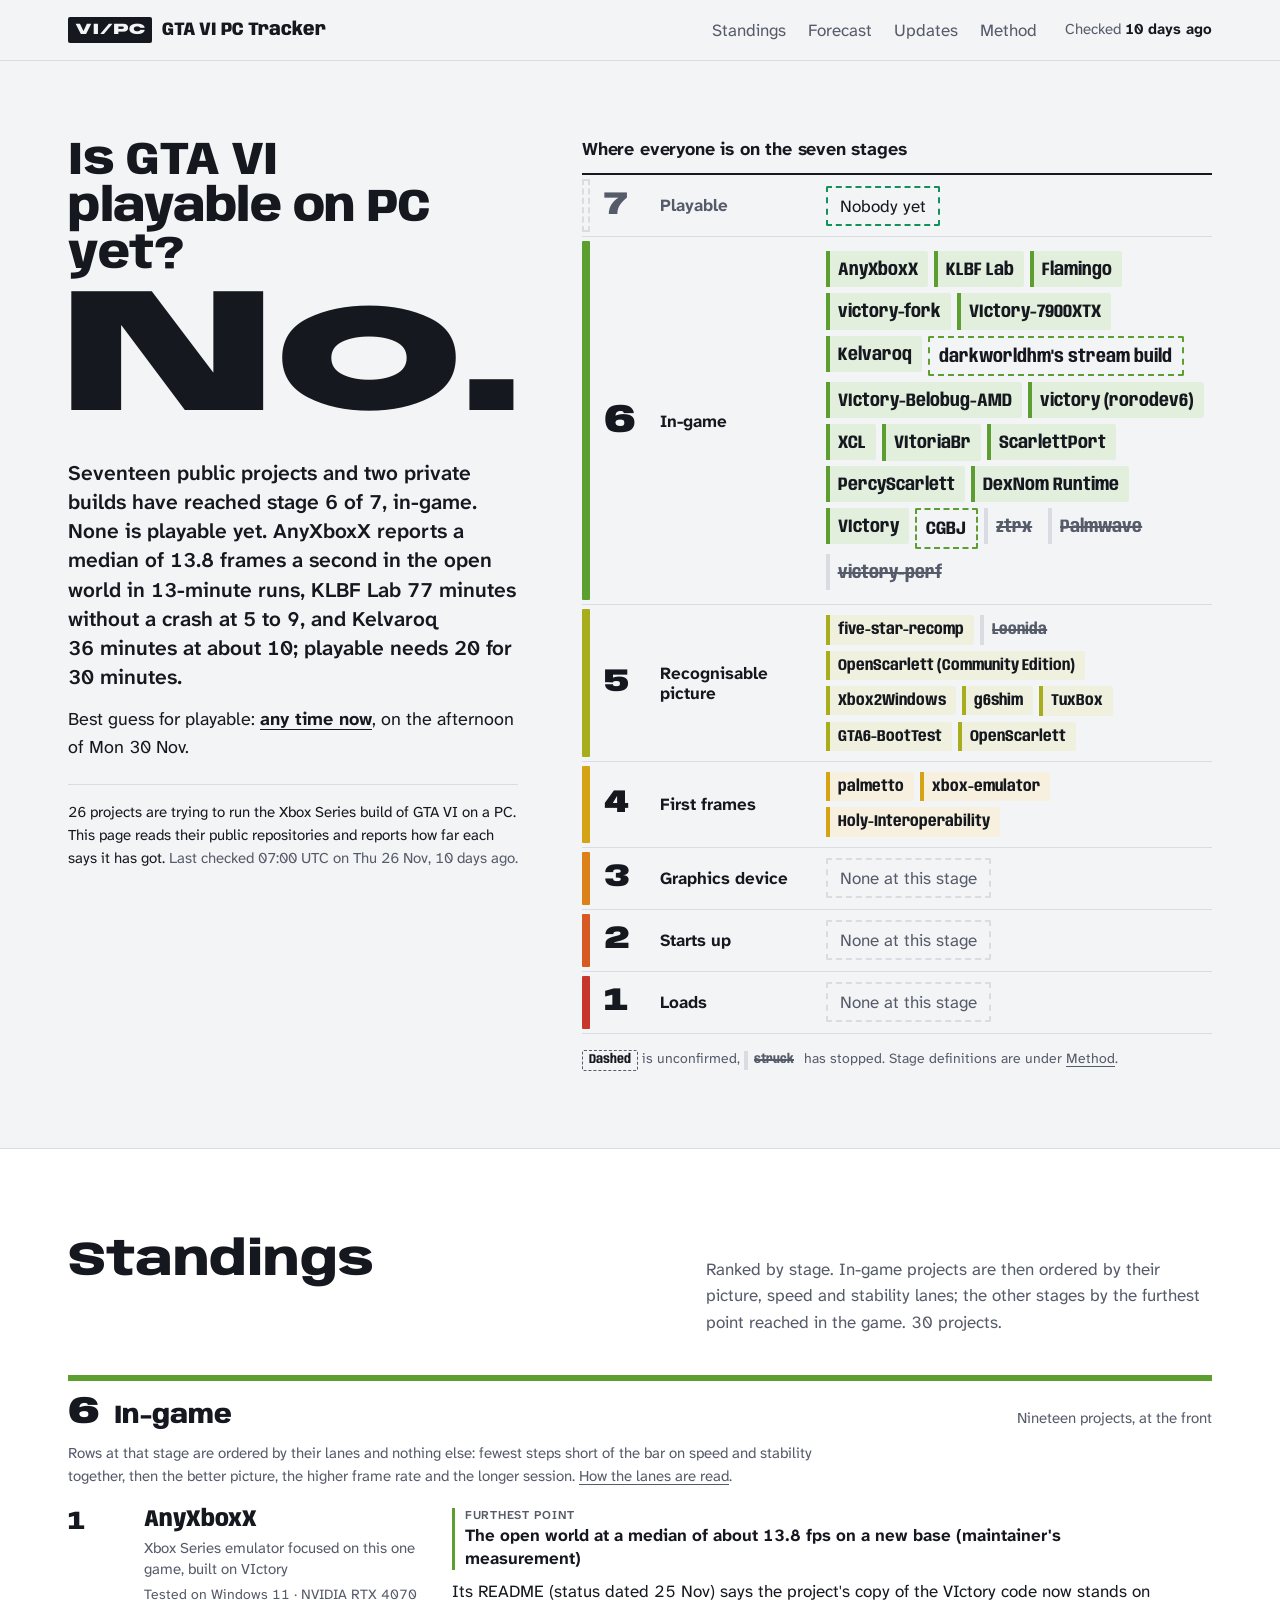
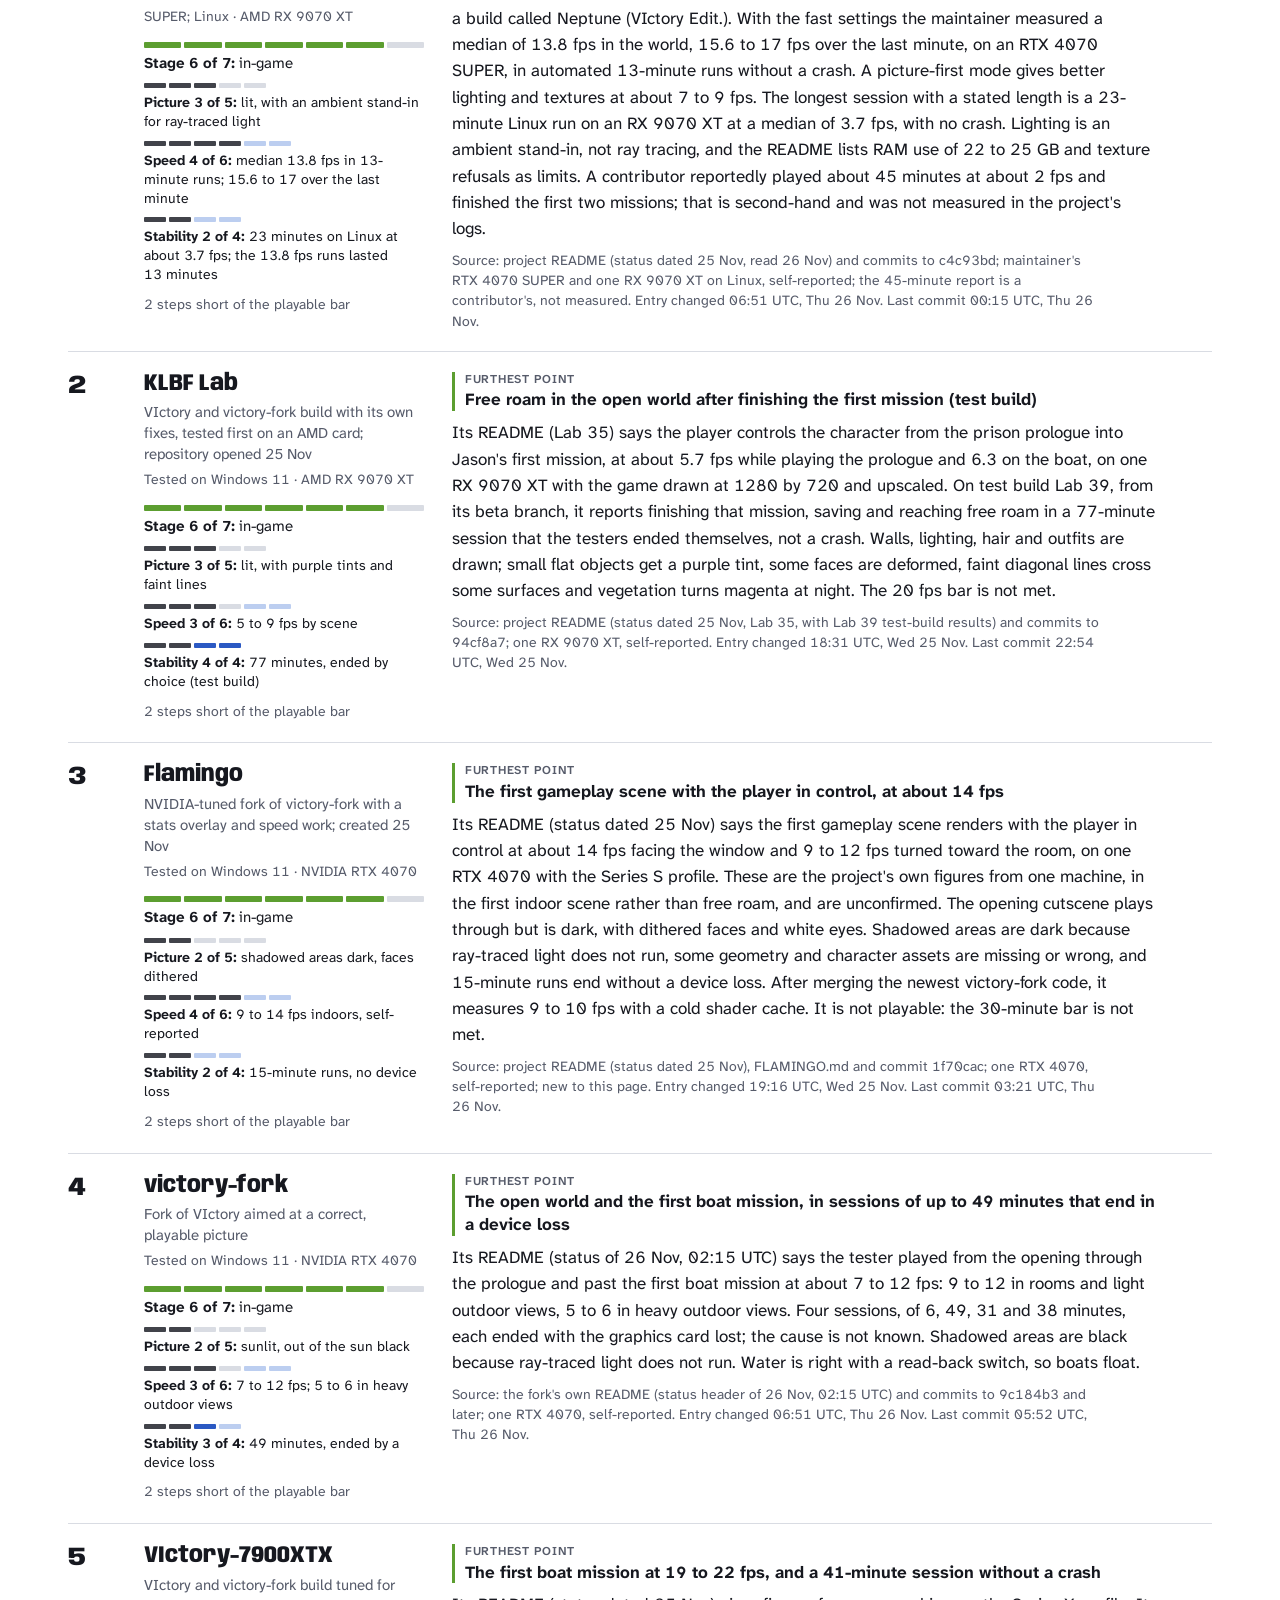
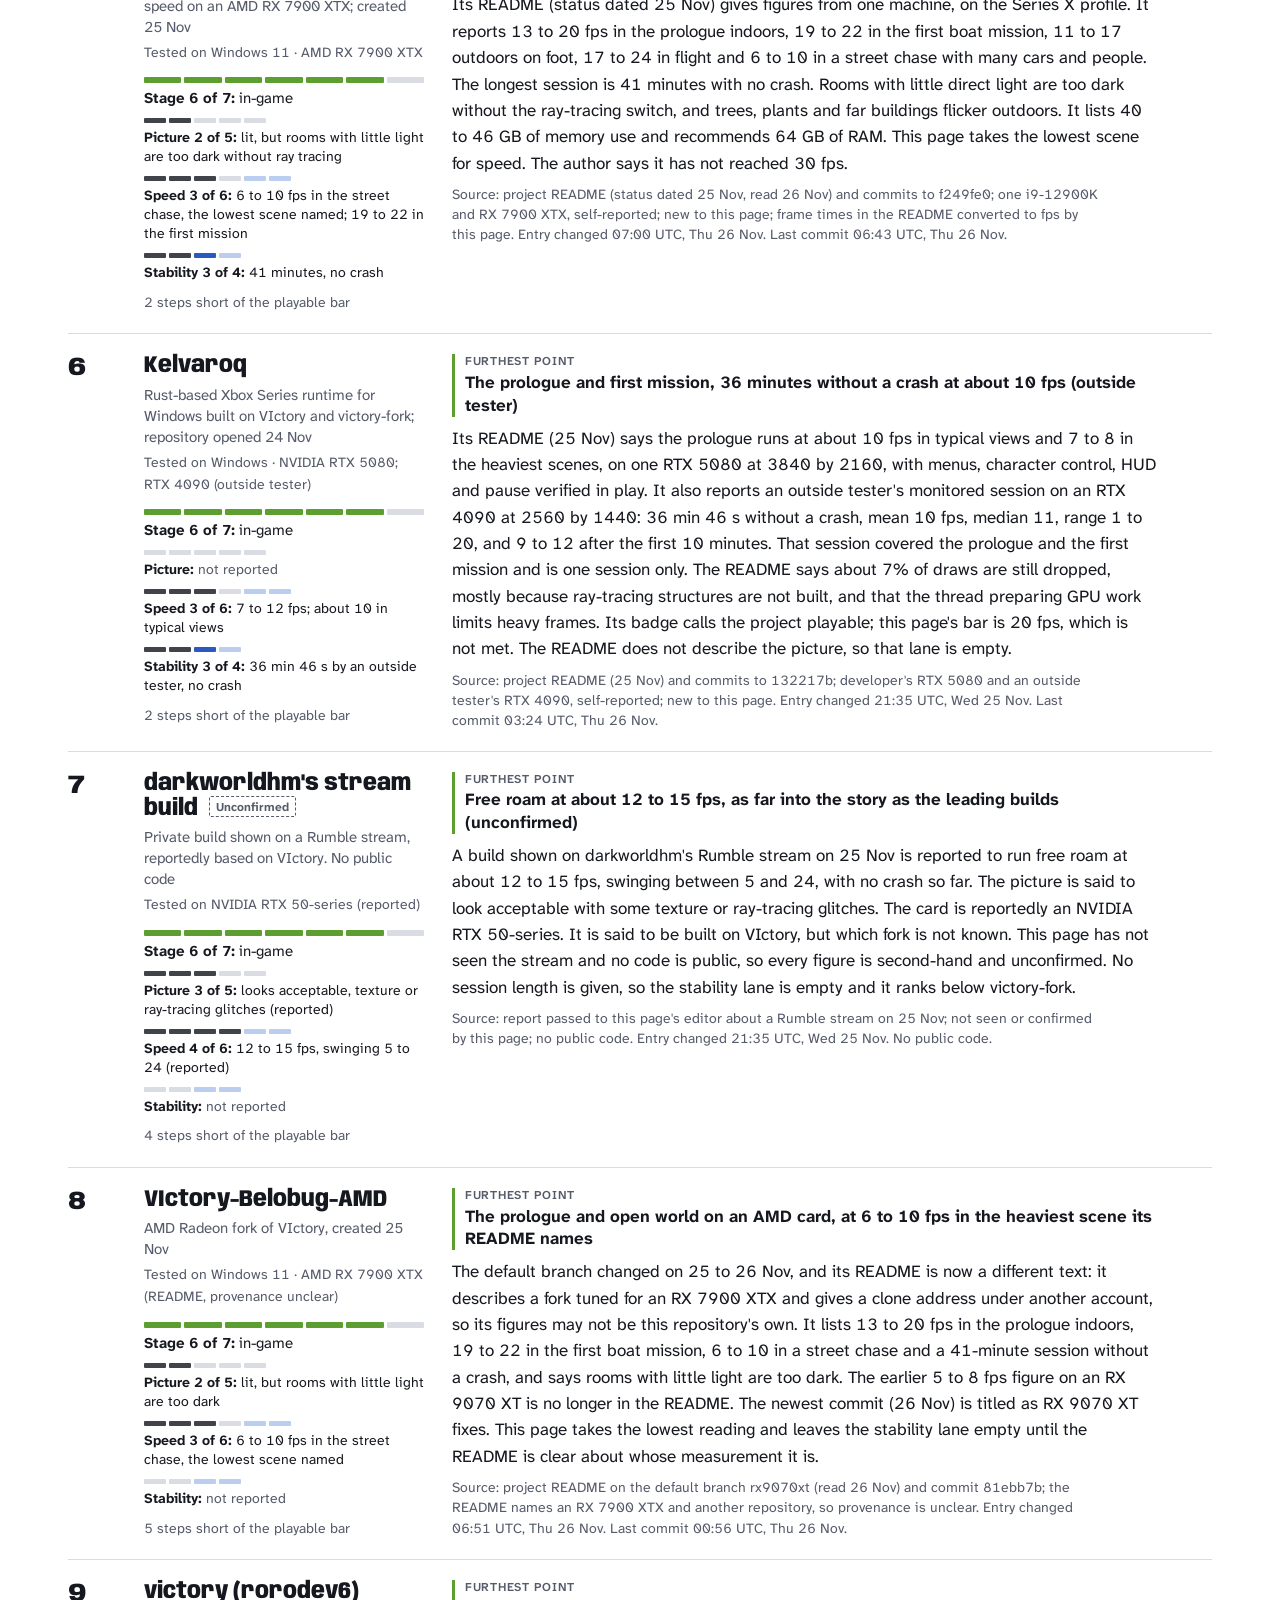
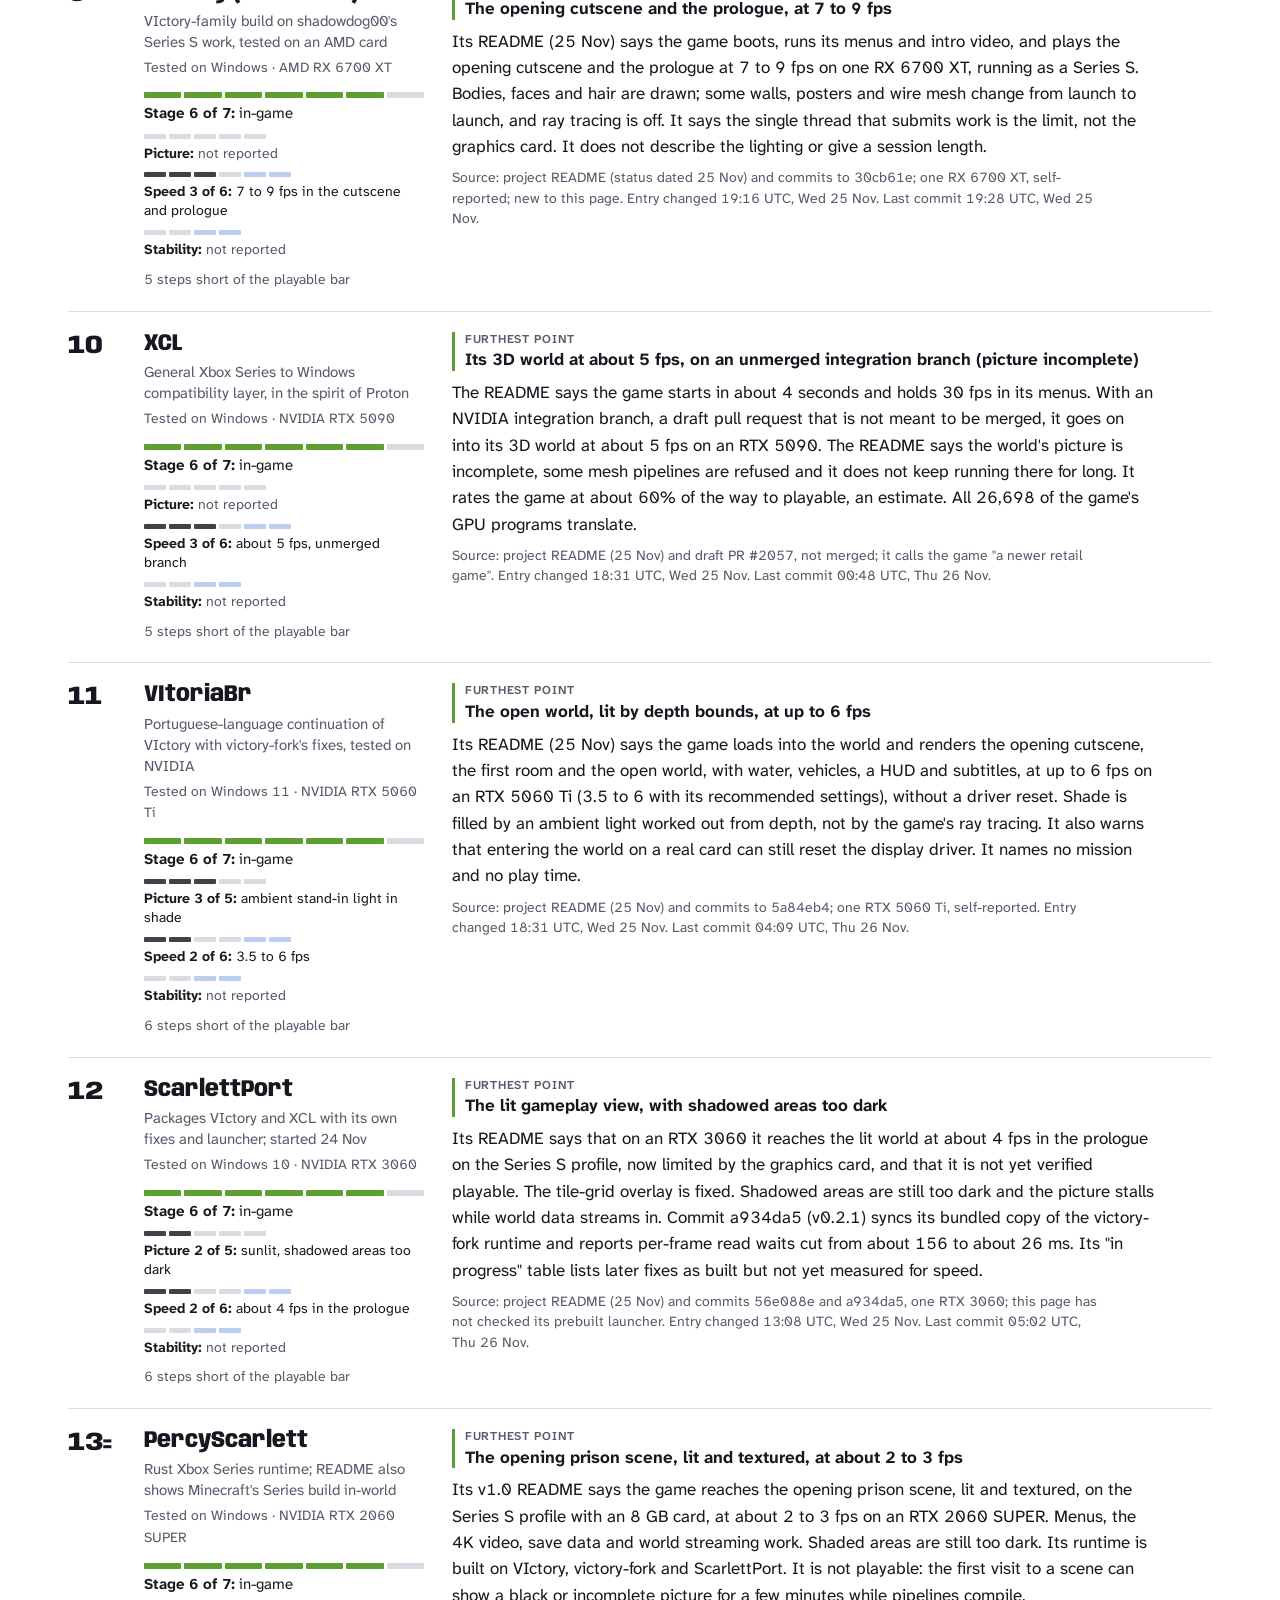
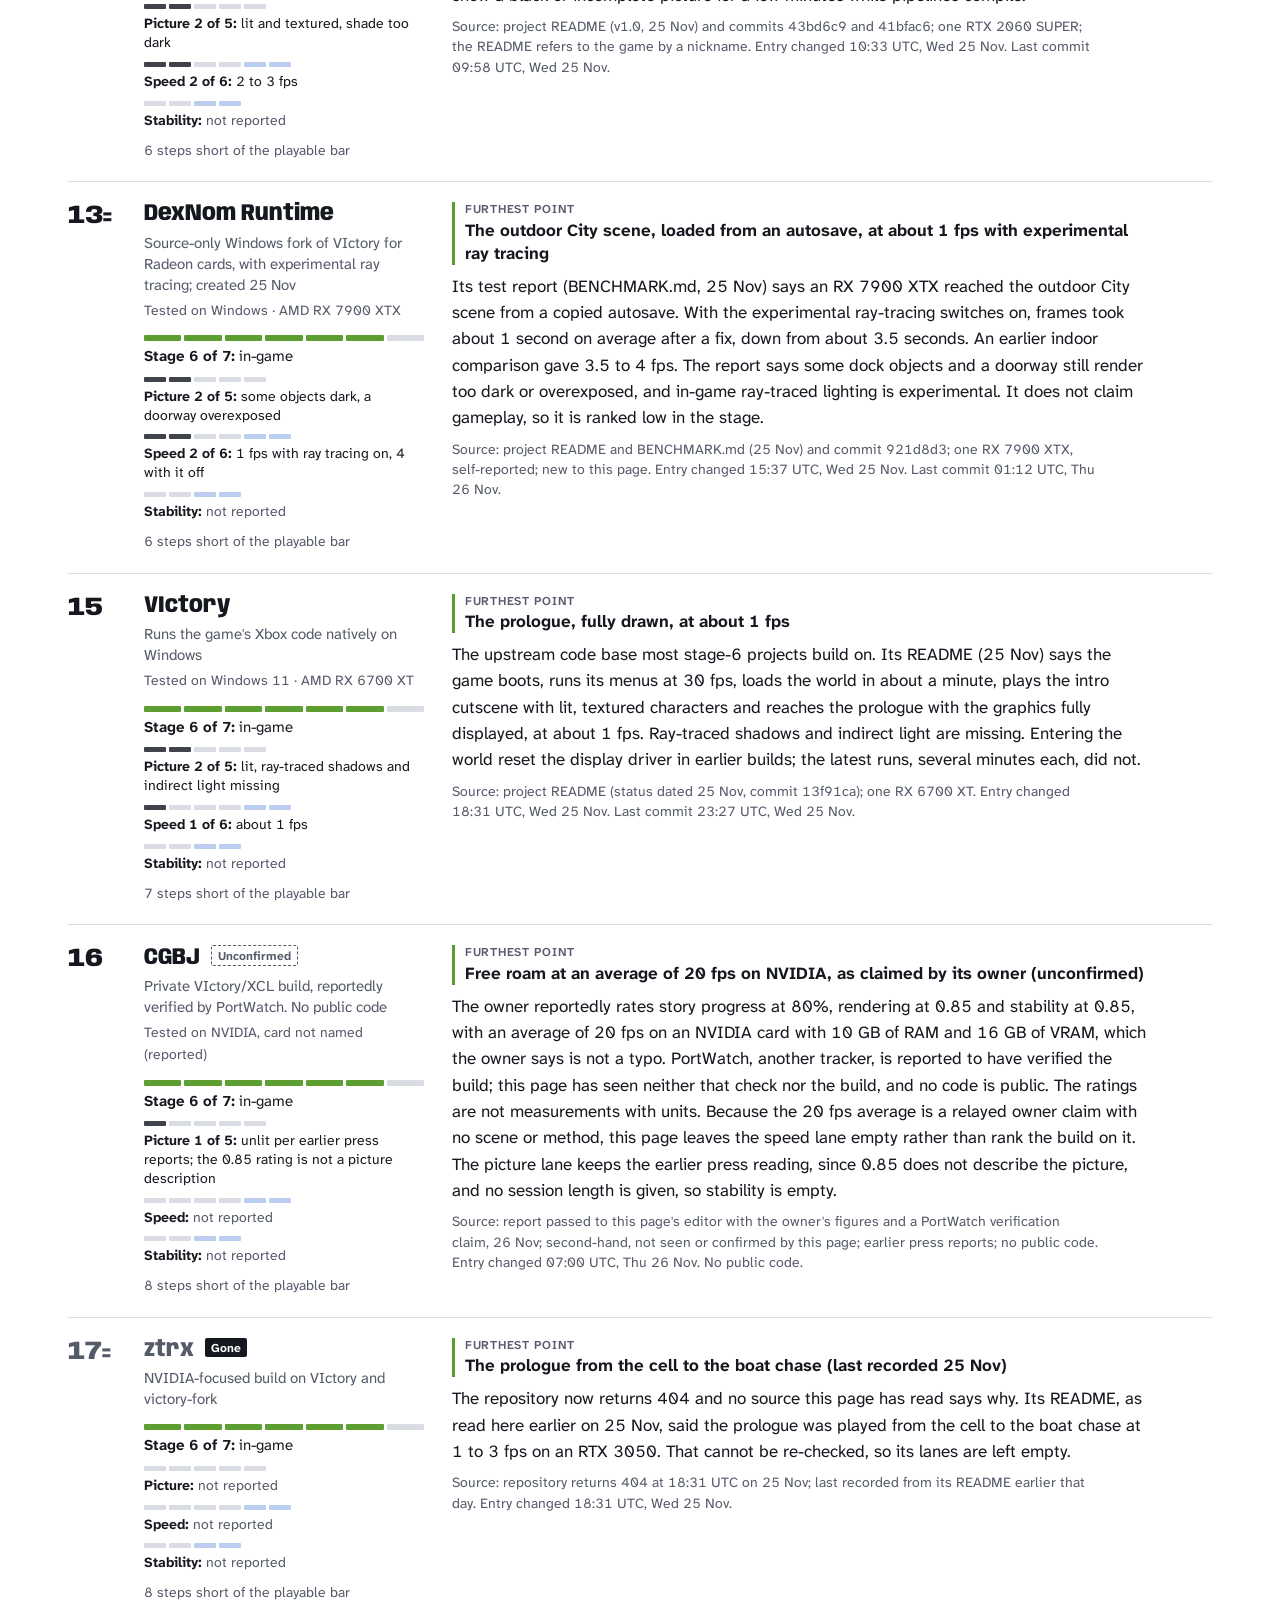
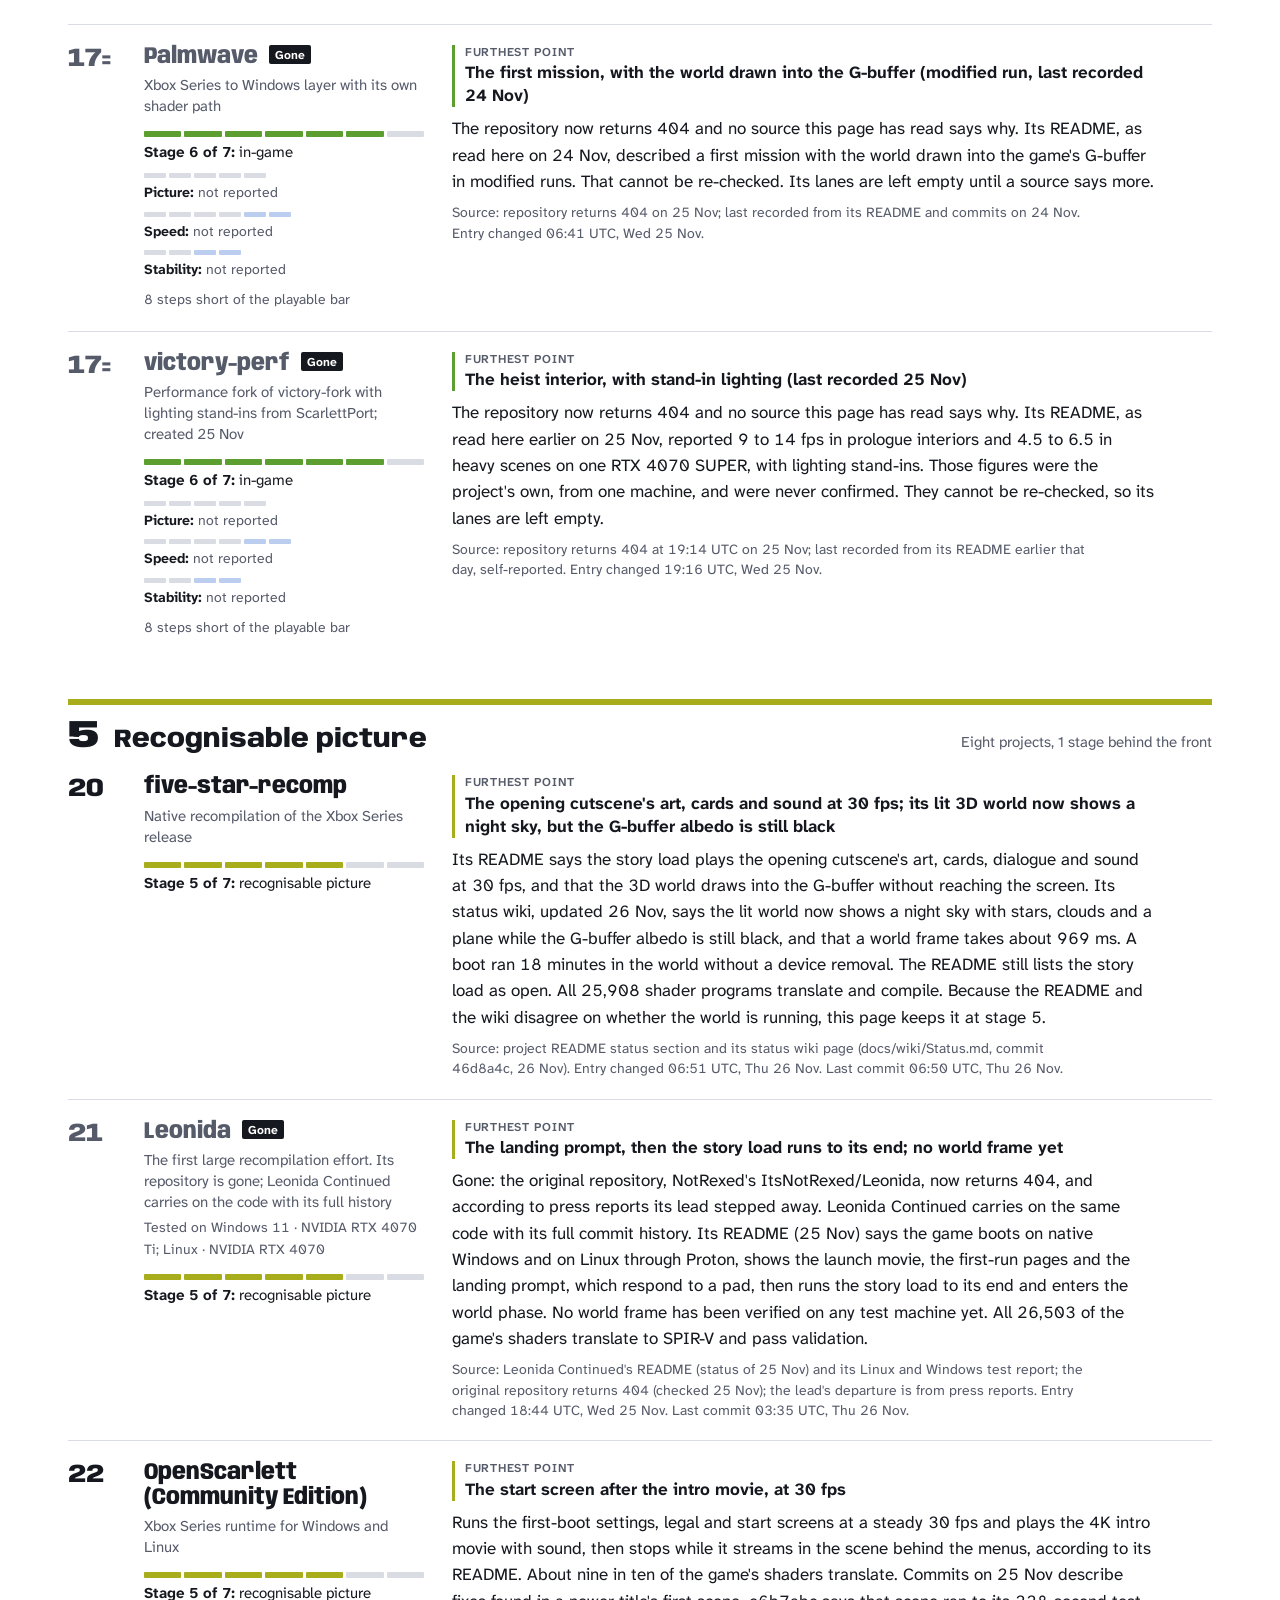
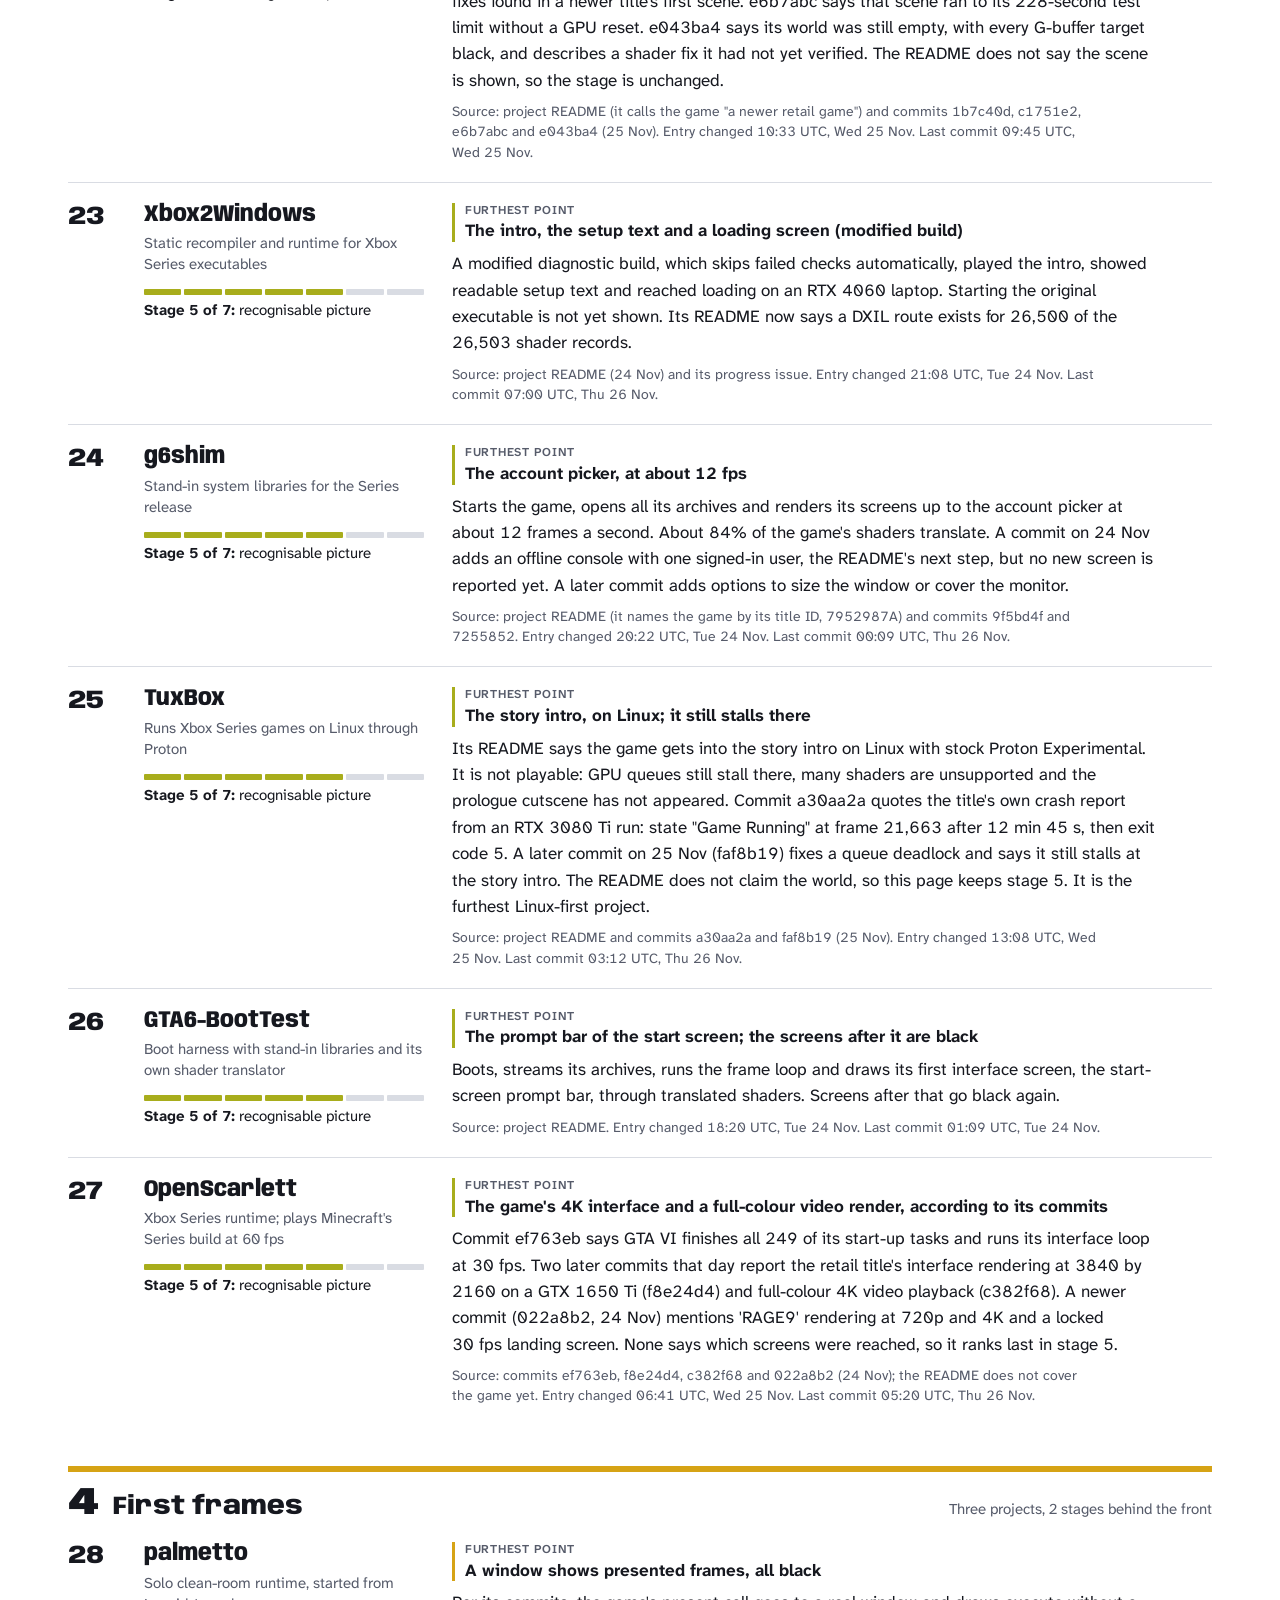
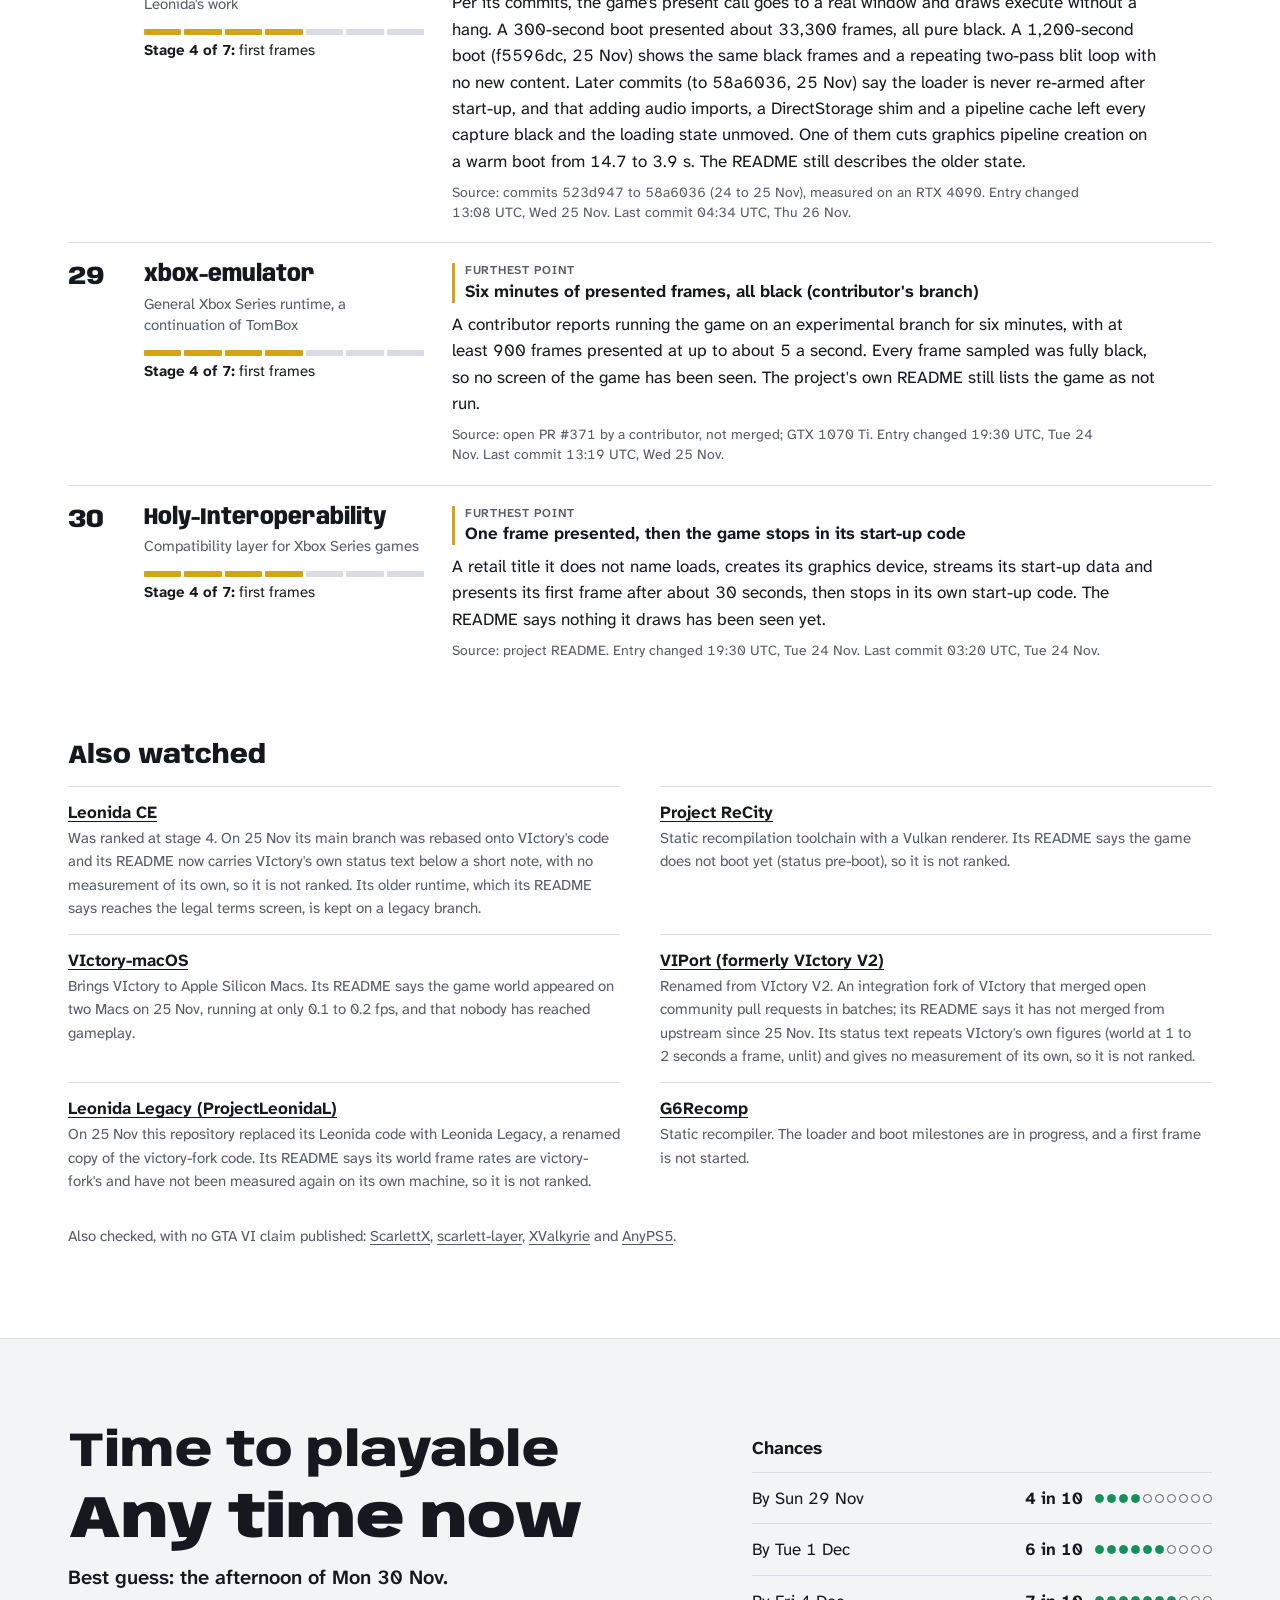
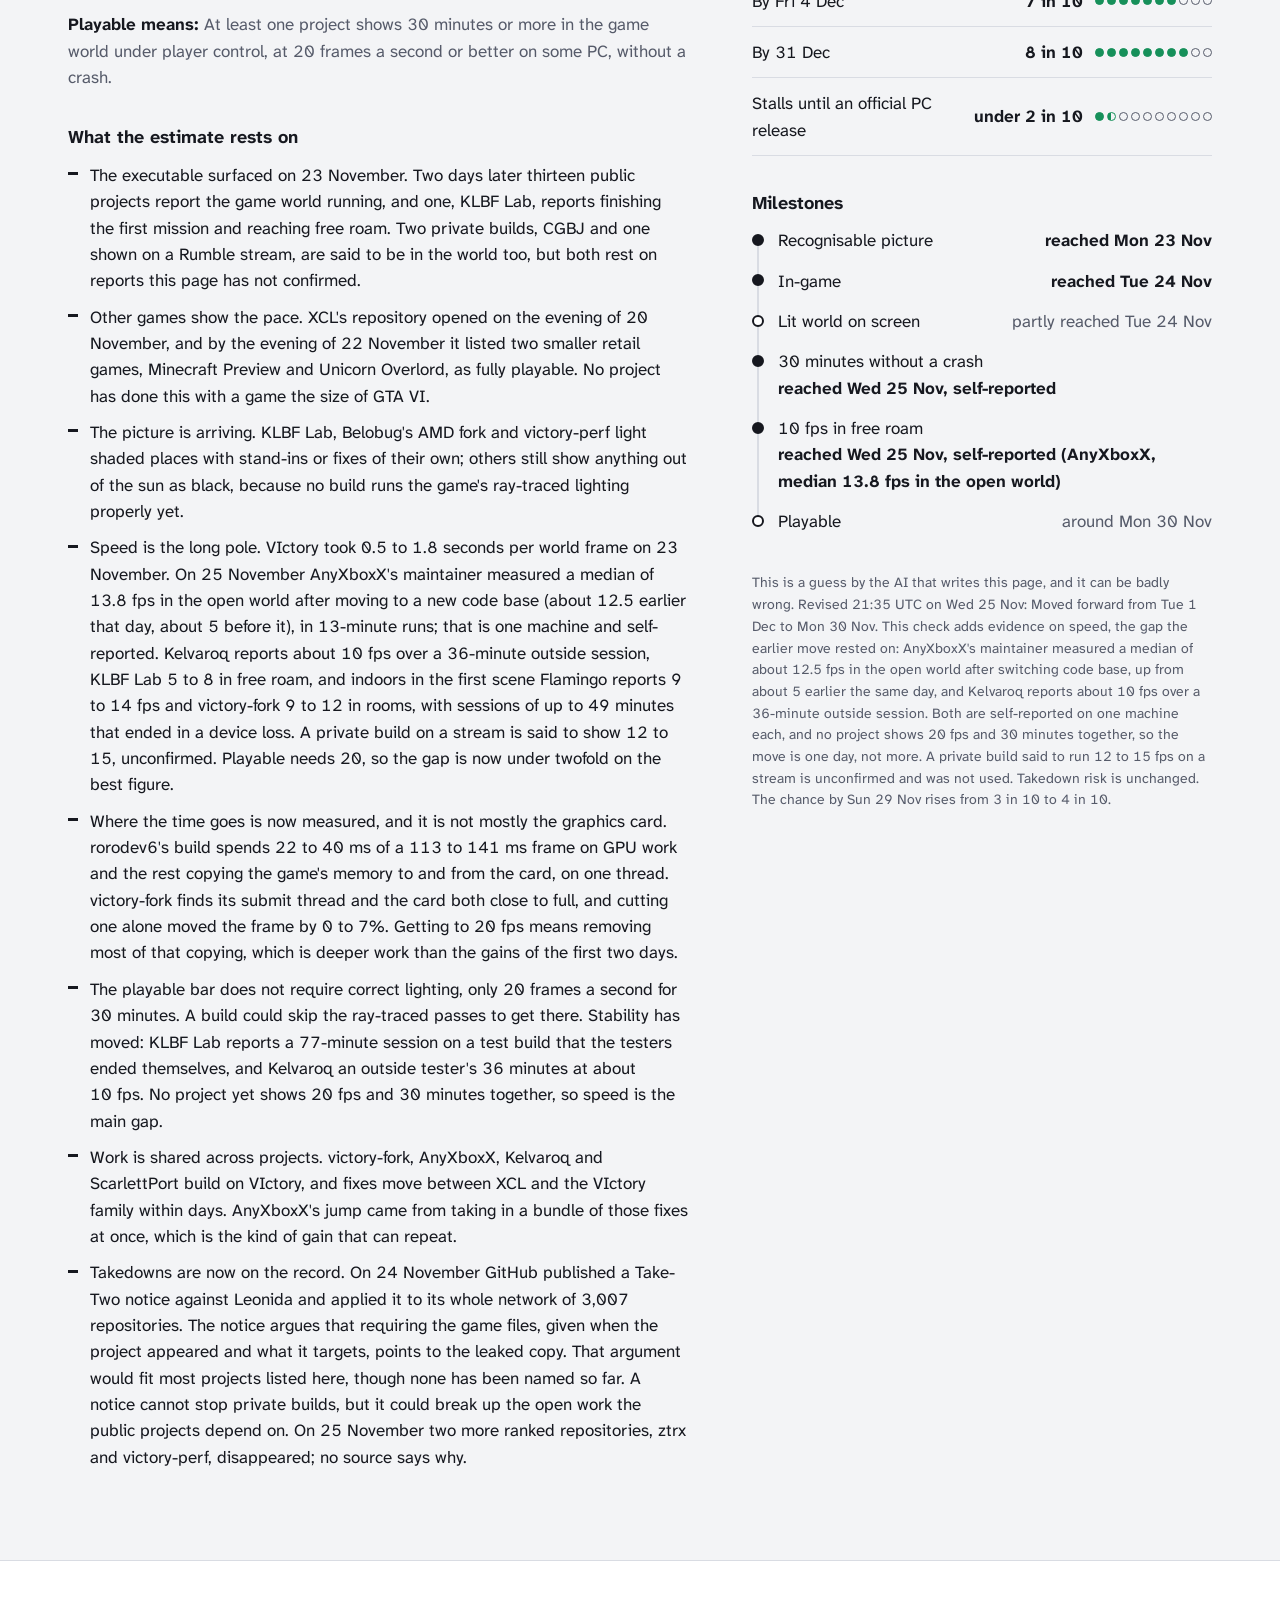
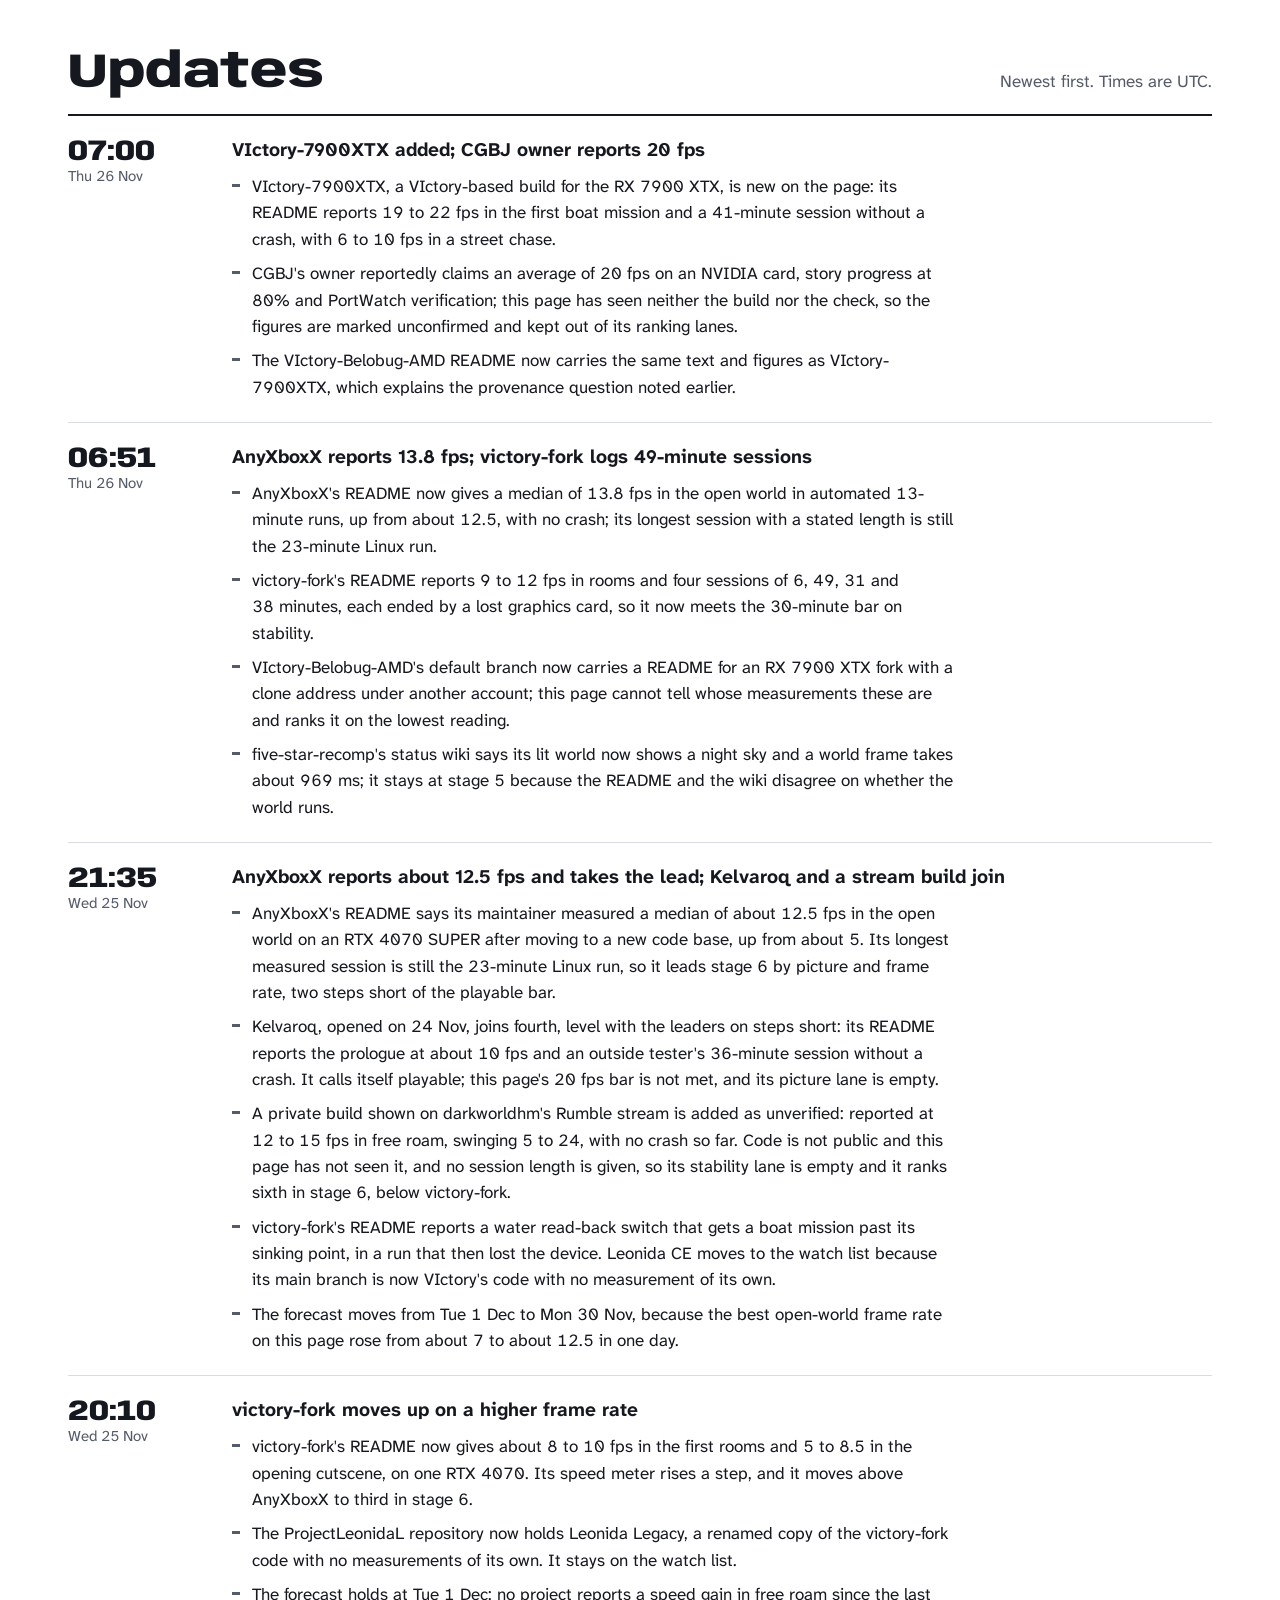
==== commit c1d7e2cf: "Update tracker: check at 2026-11-26T07:00:00Z" ====
--- a/index.html
+++ b/index.html
@@ -18,7 +18,7 @@
 <link rel="preconnect" href="https://fonts.gstatic.com" crossorigin>
 <link rel="stylesheet" href="https://fonts.googleapis.com/css2?family=Anybody:wdth,wght@50..150,400..900&family=Atkinson+Hyperlegible+Next:ital,wght@0,400;0,600;0,700;1,400&display=swap">
 <link rel="stylesheet" href="assets/site.css?v=f784089358">
-<script type="application/ld+json">{"@context":"https://schema.org","@type":"WebPage","name":"GTA VI PC Tracker","description":"Live standings of the unofficial projects trying to run the Xbox build of GTA VI on a PC: how far each has got, what changed, and a best guess at when it becomes playable.","url":"https://audixdev.github.io/americas-pc-tracker/","dateModified":"2026-11-26T06:51:00Z"}</script>
+<script type="application/ld+json">{"@context":"https://schema.org","@type":"WebPage","name":"GTA VI PC Tracker","description":"Live standings of the unofficial projects trying to run the Xbox build of GTA VI on a PC: how far each has got, what changed, and a best guess at when it becomes playable.","url":"https://audixdev.github.io/americas-pc-tracker/","dateModified":"2026-11-26T07:00:00Z"}</script>
 </head>
 <body>
 <a class="skip" href="#main">Skip to content</a>
@@ -32,7 +32,7 @@
       <a href="#updates">Updates</a>
       <a href="#method">Method</a>
     </nav>
-    <p class="top__checked">Checked <time class="js-ago" datetime="2026-11-26T06:51:00Z">06:51 UTC</time></p>
+    <p class="top__checked">Checked <time class="js-ago" datetime="2026-11-26T07:00:00Z">07:00 UTC</time></p>
   </div>
 </header>
 
@@ -42,15 +42,15 @@
       <div class="hero__words">
         <h1 id="hero-title">Is GTA&nbsp;VI playable on PC yet?</h1>
         <p class="hero__answer">No.</p>
-        <p class="hero__lead">Sixteen public projects and two private builds have reached stage&nbsp;6 of&nbsp;7, in-game. None is playable yet. AnyXboxX reports a median of 13.8&nbsp;frames a second in the open world in 13-minute runs, KLBF Lab 77&nbsp;minutes without a crash at 5 to 9, and Kelvaroq 36&nbsp;minutes at about 10; playable needs 20 for 30&nbsp;minutes.</p>
+        <p class="hero__lead">Seventeen public projects and two private builds have reached stage&nbsp;6 of&nbsp;7, in-game. None is playable yet. AnyXboxX reports a median of 13.8&nbsp;frames a second in the open world in 13-minute runs, KLBF Lab 77&nbsp;minutes without a crash at 5 to 9, and Kelvaroq 36&nbsp;minutes at about 10; playable needs 20 for 30&nbsp;minutes.</p>
         <p class="hero__eta">Best guess for playable: <a href="#forecast" class="js-countdown" data-target="2026-11-30T15:00:00Z" data-lower="1">about 4½ days</a>, on the afternoon of Mon 30 Nov.</p>
-        <p class="hero__how">25 projects are trying to run the Xbox Series build of GTA&nbsp;VI on a PC. This page reads their public repositories and reports how far each says it has got. <span class="quiet">Last checked <time datetime="2026-11-26T06:51:00Z">06:51 UTC on Thu 26 Nov</time><span class="js-ago-suffix" data-from="2026-11-26T06:51:00Z"></span>.</span></p>
+        <p class="hero__how">26 projects are trying to run the Xbox Series build of GTA&nbsp;VI on a PC. This page reads their public repositories and reports how far each says it has got. <span class="quiet">Last checked <time datetime="2026-11-26T07:00:00Z">07:00 UTC on Thu 26 Nov</time><span class="js-ago-suffix" data-from="2026-11-26T07:00:00Z"></span>.</span></p>
       </div>
       <div class="ladder-wrap">
         <h2 class="ladder__title">Where everyone is on the seven stages</h2>
         <ol class="ladder" reversed>
           <li class="rung stage-7"><span class="rung__n">7</span><span class="rung__name">Playable<span class="vh">: none</span></span><ul class="rung__who"><li class="rung__empty">Nobody yet</li></ul></li>
-          <li class="rung stage-6 is-reached is-front"><span class="rung__n">6</span><span class="rung__name">In-game<span class="vh">: 18 projects</span></span><ul class="rung__who"><li><a class="chip" href="#p-anyxboxx">AnyXboxX</a></li><li><a class="chip" href="#p-klbf-lab">KLBF Lab</a></li><li><a class="chip" href="#p-flamingo">Flamingo</a></li><li><a class="chip" href="#p-victory-fork">victory-fork</a></li><li><a class="chip" href="#p-kelvaroq">Kelvaroq</a></li><li><a class="chip is-unverified" href="#p-darkworldhm-s-stream-build">darkworldhm&#x27;s stream build<span class="vh">, unconfirmed</span></a></li><li><a class="chip" href="#p-victory-belobug-amd">VIctory-Belobug-AMD</a></li><li><a class="chip" href="#p-victory-rorodev6">victory (rorodev6)</a></li><li><a class="chip" href="#p-xcl">XCL</a></li><li><a class="chip" href="#p-vitoriabr">VItoriaBr</a></li><li><a class="chip" href="#p-scarlettport">ScarlettPort</a></li><li><a class="chip" href="#p-percyscarlett">PercyScarlett</a></li><li><a class="chip" href="#p-dexnom-runtime">DexNom Runtime</a></li><li><a class="chip" href="#p-victory">VIctory</a></li><li><a class="chip is-unverified" href="#p-cgbj">CGBJ<span class="vh">, unconfirmed</span></a></li><li><a class="chip is-out" href="#p-ztrx">ztrx<span class="vh">, gone</span></a></li><li><a class="chip is-out" href="#p-palmwave">Palmwave<span class="vh">, gone</span></a></li><li><a class="chip is-out" href="#p-victory-perf">victory-perf<span class="vh">, gone</span></a></li></ul></li>
+          <li class="rung stage-6 is-reached is-front"><span class="rung__n">6</span><span class="rung__name">In-game<span class="vh">: 19 projects</span></span><ul class="rung__who"><li><a class="chip" href="#p-anyxboxx">AnyXboxX</a></li><li><a class="chip" href="#p-klbf-lab">KLBF Lab</a></li><li><a class="chip" href="#p-flamingo">Flamingo</a></li><li><a class="chip" href="#p-victory-fork">victory-fork</a></li><li><a class="chip" href="#p-victory-7900xtx">VIctory-7900XTX</a></li><li><a class="chip" href="#p-kelvaroq">Kelvaroq</a></li><li><a class="chip is-unverified" href="#p-darkworldhm-s-stream-build">darkworldhm&#x27;s stream build<span class="vh">, unconfirmed</span></a></li><li><a class="chip" href="#p-victory-belobug-amd">VIctory-Belobug-AMD</a></li><li><a class="chip" href="#p-victory-rorodev6">victory (rorodev6)</a></li><li><a class="chip" href="#p-xcl">XCL</a></li><li><a class="chip" href="#p-vitoriabr">VItoriaBr</a></li><li><a class="chip" href="#p-scarlettport">ScarlettPort</a></li><li><a class="chip" href="#p-percyscarlett">PercyScarlett</a></li><li><a class="chip" href="#p-dexnom-runtime">DexNom Runtime</a></li><li><a class="chip" href="#p-victory">VIctory</a></li><li><a class="chip is-unverified" href="#p-cgbj">CGBJ<span class="vh">, unconfirmed</span></a></li><li><a class="chip is-out" href="#p-ztrx">ztrx<span class="vh">, gone</span></a></li><li><a class="chip is-out" href="#p-palmwave">Palmwave<span class="vh">, gone</span></a></li><li><a class="chip is-out" href="#p-victory-perf">victory-perf<span class="vh">, gone</span></a></li></ul></li>
           <li class="rung stage-5 is-reached"><span class="rung__n">5</span><span class="rung__name">Recognisable picture<span class="vh">: 8 projects</span></span><ul class="rung__who"><li><a class="chip" href="#p-five-star-recomp">five-star-recomp</a></li><li><a class="chip is-out" href="#p-leonida">Leonida<span class="vh">, gone</span></a></li><li><a class="chip" href="#p-openscarlett-community-edition">OpenScarlett (Community Edition)</a></li><li><a class="chip" href="#p-xbox2windows">Xbox2Windows</a></li><li><a class="chip" href="#p-g6shim">g6shim</a></li><li><a class="chip" href="#p-tuxbox">TuxBox</a></li><li><a class="chip" href="#p-gta6-boottest">GTA6-BootTest</a></li><li><a class="chip" href="#p-openscarlett">OpenScarlett</a></li></ul></li>
           <li class="rung stage-4 is-reached"><span class="rung__n">4</span><span class="rung__name">First frames<span class="vh">: 3 projects</span></span><ul class="rung__who"><li><a class="chip" href="#p-palmetto">palmetto</a></li><li><a class="chip" href="#p-xbox-emulator">xbox-emulator</a></li><li><a class="chip" href="#p-holy-interoperability">Holy-Interoperability</a></li></ul></li>
           <li class="rung stage-3 is-reached"><span class="rung__n">3</span><span class="rung__name">Graphics device<span class="vh">: none</span></span><ul class="rung__who"><li class="rung__empty">None at this stage</li></ul></li>
@@ -66,10 +66,10 @@
     <div class="wrap">
       <div class="sec-head">
         <h2 id="standings-title">Standings</h2>
-        <p class="sec-head__note">Ranked by stage. In-game projects are then ordered by their picture, speed and stability lanes; the other stages by the furthest point reached in the game. 29 projects.</p>
+        <p class="sec-head__note">Ranked by stage. In-game projects are then ordered by their picture, speed and stability lanes; the other stages by the furthest point reached in the game. 30 projects.</p>
       </div>
       <section class="group stage-6" aria-labelledby="g6">
-        <h3 id="g6" class="group__head"><span class="group__n">6</span> <span class="group__name">In-game</span> <span class="group__count">Eighteen projects, at the front</span></h3>
+        <h3 id="g6" class="group__head"><span class="group__n">6</span> <span class="group__name">In-game</span> <span class="group__count">Nineteen projects, at the front</span></h3>
         <p class="group__note">Rows at that stage are ordered by their lanes and nothing else: fewest steps short of the bar on speed and stability together, then the better picture, the higher frame rate and the longer session. <a href="#lanes">How the lanes are read</a>.</p>
         <ol class="group__list">
           <li class="entry" id="p-anyxboxx">
@@ -152,8 +152,28 @@
               <p class="entry__src">Source: the fork&#x27;s own README (status header of 26 Nov, 02:15 UTC) and commits to 9c184b3 and later; one RTX 4070, self-reported. Entry changed <time datetime="2026-11-26T06:51:00Z">06:51 UTC, Thu 26 Nov</time>. Last commit <time datetime="2026-11-26T05:52:08Z">05:52 UTC, Thu 26 Nov</time>.</p>
             </div>
           </li>
+          <li class="entry" id="p-victory-7900xtx">
+            <p class="entry__pos"><span class="vh">Position </span>5</p>
+            <div class="entry__who">
+              <h4><a class="name" href="https://github.com/avatarmanz/VIctory-7900XTX" rel="noopener">VIctory-7900XTX</a></h4>
+              <p class="entry__tagline">VIctory and victory-fork build tuned for speed on an AMD RX 7900 XTX; created 25 Nov</p>
+              <p class="entry__tested">Tested on Windows 11 · AMD RX 7900 XTX</p>
+              <div class="gauges">
+                <div class="gauge gauge--stage"><span class="meter meter--stage" aria-hidden="true"><span class="meter__seg is-on"></span><span class="meter__seg is-on"></span><span class="meter__seg is-on"></span><span class="meter__seg is-on"></span><span class="meter__seg is-on"></span><span class="meter__seg is-on"></span><span class="meter__seg"></span></span><p><b>Stage 6 of 7:</b> in-game</p></div>
+                <div class="gauge gauge--lane"><span class="meter" aria-hidden="true"><span class="meter__seg is-on"></span><span class="meter__seg is-on"></span><span class="meter__seg"></span><span class="meter__seg"></span><span class="meter__seg"></span></span><p><b>Picture 2 of 5:</b> lit, but rooms with little light are too dark without ray tracing</p></div>
+                <div class="gauge gauge--lane"><span class="meter" aria-hidden="true"><span class="meter__seg is-on"></span><span class="meter__seg is-on"></span><span class="meter__seg is-on"></span><span class="meter__seg"></span><span class="meter__seg is-bar"></span><span class="meter__seg is-bar"></span></span><p><b>Speed 3 of 6:</b> 6 to 10&nbsp;fps in the street chase, the lowest scene named; 19 to 22 in the first mission</p></div>
+                <div class="gauge gauge--lane"><span class="meter" aria-hidden="true"><span class="meter__seg is-on"></span><span class="meter__seg is-on"></span><span class="meter__seg is-bar is-on"></span><span class="meter__seg is-bar"></span></span><p><b>Stability 3 of 4:</b> 41&nbsp;minutes, no crash</p></div>
+                <p class="gauges__short">2 steps short of the playable bar</p>
+              </div>
+            </div>
+            <div class="entry__status">
+              <p class="entry__furthest"><span class="entry__label">Furthest point</span> The first boat mission at 19 to 22&nbsp;fps, and a 41-minute session without a crash</p>
+              <p>Its README (status dated 25 Nov) gives figures from one machine, on the Series X profile. It reports 13 to 20&nbsp;fps in the prologue indoors, 19 to 22 in the first boat mission, 11 to 17 outdoors on foot, 17 to 24 in flight and 6 to 10 in a street chase with many cars and people. The longest session is 41&nbsp;minutes with no crash. Rooms with little direct light are too dark without the ray-tracing switch, and trees, plants and far buildings flicker outdoors. It lists 40 to 46&nbsp;GB of memory use and recommends 64&nbsp;GB of RAM. This page takes the lowest scene for speed. The author says it has not reached 30&nbsp;fps.</p>
+              <p class="entry__src">Source: project README (status dated 25 Nov, read 26 Nov) and commits to f249fe0; one i9-12900K and RX 7900 XTX, self-reported; new to this page; frame times in the README converted to fps by this page. Entry changed <time datetime="2026-11-26T07:00:00Z">07:00 UTC, Thu 26 Nov</time>. Last commit <time datetime="2026-11-26T06:43:22Z">06:43 UTC, Thu 26 Nov</time>.</p>
+            </div>
+          </li>
           <li class="entry" id="p-kelvaroq">
-            <p class="entry__pos"><span class="vh">Position </span>5</p>
+            <p class="entry__pos"><span class="vh">Position </span>6</p>
             <div class="entry__who">
               <h4><a class="name" href="https://github.com/fablinoo/kelvaroq" rel="noopener">Kelvaroq</a></h4>
               <p class="entry__tagline">Rust-based Xbox Series runtime for Windows built on VIctory and victory-fork; repository opened 24 Nov</p>
@@ -173,7 +193,7 @@
             </div>
           </li>
           <li class="entry" id="p-darkworldhm-s-stream-build">
-            <p class="entry__pos"><span class="vh">Position </span>6</p>
+            <p class="entry__pos"><span class="vh">Position </span>7</p>
             <div class="entry__who">
               <h4><span class="name">darkworldhm&#x27;s stream build</span> <span class="tag tag--unverified">Unconfirmed</span></h4>
               <p class="entry__tagline">Private build shown on a Rumble stream, reportedly based on VIctory. No public code</p>
@@ -193,7 +213,7 @@
             </div>
           </li>
           <li class="entry" id="p-victory-belobug-amd">
-            <p class="entry__pos"><span class="vh">Position </span>7</p>
+            <p class="entry__pos"><span class="vh">Position </span>8</p>
             <div class="entry__who">
               <h4><a class="name" href="https://github.com/Belobug/VIctory-Belobug-AMD" rel="noopener">VIctory-Belobug-AMD</a></h4>
               <p class="entry__tagline">AMD Radeon fork of VIctory, created 25 Nov</p>
@@ -213,7 +233,7 @@
             </div>
           </li>
           <li class="entry" id="p-victory-rorodev6">
-            <p class="entry__pos"><span class="vh">Position </span>8</p>
+            <p class="entry__pos"><span class="vh">Position </span>9</p>
             <div class="entry__who">
               <h4><a class="name" href="https://github.com/rorodev6/victory" rel="noopener">victory (rorodev6)</a></h4>
               <p class="entry__tagline">VIctory-family build on shadowdog00&#x27;s Series S work, tested on an AMD card</p>
@@ -233,7 +253,7 @@
             </div>
           </li>
           <li class="entry" id="p-xcl">
-            <p class="entry__pos"><span class="vh">Position </span>9</p>
+            <p class="entry__pos"><span class="vh">Position </span>10</p>
             <div class="entry__who">
               <h4><a class="name" href="https://github.com/xcl-dev/xcl" rel="noopener">XCL</a></h4>
               <p class="entry__tagline">General Xbox Series to Windows compatibility layer, in the spirit of Proton</p>
@@ -253,7 +273,7 @@
             </div>
           </li>
           <li class="entry" id="p-vitoriabr">
-            <p class="entry__pos"><span class="vh">Position </span>10</p>
+            <p class="entry__pos"><span class="vh">Position </span>11</p>
             <div class="entry__who">
               <h4><a class="name" href="https://github.com/uiliannn/VItoriaBr" rel="noopener">VItoriaBr</a></h4>
               <p class="entry__tagline">Portuguese-language continuation of VIctory with victory-fork&#x27;s fixes, tested on NVIDIA</p>
@@ -273,7 +293,7 @@
             </div>
           </li>
           <li class="entry" id="p-scarlettport">
-            <p class="entry__pos"><span class="vh">Position </span>11</p>
+            <p class="entry__pos"><span class="vh">Position </span>12</p>
             <div class="entry__who">
               <h4><a class="name" href="https://github.com/ZigZagBoi1/ScarlettPort" rel="noopener">ScarlettPort</a></h4>
               <p class="entry__tagline">Packages VIctory and XCL with its own fixes and launcher; started 24 Nov</p>
@@ -293,7 +313,7 @@
             </div>
           </li>
           <li class="entry" id="p-percyscarlett">
-            <p class="entry__pos"><span class="vh">Position </span>12=</p>
+            <p class="entry__pos"><span class="vh">Position </span>13=</p>
             <div class="entry__who">
               <h4><a class="name" href="https://github.com/rpatty-dev/PercyScarlett" rel="noopener">PercyScarlett</a></h4>
               <p class="entry__tagline">Rust Xbox Series runtime; README also shows Minecraft&#x27;s Series build in-world</p>
@@ -313,7 +333,7 @@
             </div>
           </li>
           <li class="entry" id="p-dexnom-runtime">
-            <p class="entry__pos"><span class="vh">Position </span>12=</p>
+            <p class="entry__pos"><span class="vh">Position </span>13=</p>
             <div class="entry__who">
               <h4><a class="name" href="https://github.com/DexNom/VIctory" rel="noopener">DexNom Runtime</a></h4>
               <p class="entry__tagline">Source-only Windows fork of VIctory for Radeon cards, with experimental ray tracing; created 25 Nov</p>
@@ -333,7 +353,7 @@
             </div>
           </li>
           <li class="entry" id="p-victory">
-            <p class="entry__pos"><span class="vh">Position </span>14</p>
+            <p class="entry__pos"><span class="vh">Position </span>15</p>
             <div class="entry__who">
               <h4><a class="name" href="https://github.com/marvisak/VIctory" rel="noopener">VIctory</a></h4>
               <p class="entry__tagline">Runs the game&#x27;s Xbox code natively on Windows</p>
@@ -353,26 +373,27 @@
             </div>
           </li>
           <li class="entry" id="p-cgbj">
-            <p class="entry__pos"><span class="vh">Position </span>15</p>
+            <p class="entry__pos"><span class="vh">Position </span>16</p>
             <div class="entry__who">
               <h4><span class="name">CGBJ</span> <span class="tag tag--unverified">Unconfirmed</span></h4>
-              <p class="entry__tagline">Private build, reportedly based on VIctory. No public code</p>
-              <div class="gauges">
-                <div class="gauge gauge--stage"><span class="meter meter--stage" aria-hidden="true"><span class="meter__seg is-on"></span><span class="meter__seg is-on"></span><span class="meter__seg is-on"></span><span class="meter__seg is-on"></span><span class="meter__seg is-on"></span><span class="meter__seg is-on"></span><span class="meter__seg"></span></span><p><b>Stage 6 of 7:</b> in-game</p></div>
-                <div class="gauge gauge--lane"><span class="meter" aria-hidden="true"><span class="meter__seg is-on"></span><span class="meter__seg"></span><span class="meter__seg"></span><span class="meter__seg"></span><span class="meter__seg"></span></span><p><b>Picture 1 of 5:</b> unlit, per press reports</p></div>
+              <p class="entry__tagline">Private VIctory/XCL build, reportedly verified by PortWatch. No public code</p>
+              <p class="entry__tested">Tested on NVIDIA, card not named (reported)</p>
+              <div class="gauges">
+                <div class="gauge gauge--stage"><span class="meter meter--stage" aria-hidden="true"><span class="meter__seg is-on"></span><span class="meter__seg is-on"></span><span class="meter__seg is-on"></span><span class="meter__seg is-on"></span><span class="meter__seg is-on"></span><span class="meter__seg is-on"></span><span class="meter__seg"></span></span><p><b>Stage 6 of 7:</b> in-game</p></div>
+                <div class="gauge gauge--lane"><span class="meter" aria-hidden="true"><span class="meter__seg is-on"></span><span class="meter__seg"></span><span class="meter__seg"></span><span class="meter__seg"></span><span class="meter__seg"></span></span><p><b>Picture 1 of 5:</b> unlit per earlier press reports; the 0.85 rating is not a picture description</p></div>
                 <div class="gauge gauge--lane"><span class="meter" aria-hidden="true"><span class="meter__seg"></span><span class="meter__seg"></span><span class="meter__seg"></span><span class="meter__seg"></span><span class="meter__seg is-bar"></span><span class="meter__seg is-bar"></span></span><p><b>Speed:</b> <span class="quiet">not reported</span></p></div>
                 <div class="gauge gauge--lane"><span class="meter" aria-hidden="true"><span class="meter__seg"></span><span class="meter__seg"></span><span class="meter__seg is-bar"></span><span class="meter__seg is-bar"></span></span><p><b>Stability:</b> <span class="quiet">not reported</span></p></div>
                 <p class="gauges__short">8 steps short of the playable bar</p>
               </div>
             </div>
             <div class="entry__status">
-              <p class="entry__furthest"><span class="entry__label">Furthest point</span> A player walking in an unlit world, according to press reports (unconfirmed)</p>
-              <p>Press coverage has described a private build in the game world with a player walking, unlit and very slow. Nobody outside the group can test it, and this page has found no first-hand source, so its lanes rest on press reports only and give no frame rate.</p>
-              <p class="entry__src">Source: press reports only; not confirmed by this page. Entry changed <time datetime="2026-11-25T18:31:00Z">18:31 UTC, Wed 25 Nov</time>. No public code.</p>
+              <p class="entry__furthest"><span class="entry__label">Furthest point</span> Free roam at an average of 20&nbsp;fps on NVIDIA, as claimed by its owner (unconfirmed)</p>
+              <p>The owner reportedly rates story progress at 80%, rendering at 0.85 and stability at 0.85, with an average of 20&nbsp;fps on an NVIDIA card with 10&nbsp;GB of RAM and 16&nbsp;GB of VRAM, which the owner says is not a typo. PortWatch, another tracker, is reported to have verified the build; this page has seen neither that check nor the build, and no code is public. The ratings are not measurements with units. Because the 20&nbsp;fps average is a relayed owner claim with no scene or method, this page leaves the speed lane empty rather than rank the build on it. The picture lane keeps the earlier press reading, since 0.85 does not describe the picture, and no session length is given, so stability is empty.</p>
+              <p class="entry__src">Source: report passed to this page&#x27;s editor with the owner&#x27;s figures and a PortWatch verification claim, 26 Nov; second-hand, not seen or confirmed by this page; earlier press reports; no public code. Entry changed <time datetime="2026-11-26T07:00:00Z">07:00 UTC, Thu 26 Nov</time>. No public code.</p>
             </div>
           </li>
           <li class="entry is-out" id="p-ztrx">
-            <p class="entry__pos"><span class="vh">Position </span>16=</p>
+            <p class="entry__pos"><span class="vh">Position </span>17=</p>
             <div class="entry__who">
               <h4><a class="name" href="https://github.com/Zettrox/ztrx" rel="noopener">ztrx</a> <span class="tag tag--gone">Gone</span></h4>
               <p class="entry__tagline">NVIDIA-focused build on VIctory and victory-fork</p>
@@ -391,7 +412,7 @@
             </div>
           </li>
           <li class="entry is-out" id="p-palmwave">
-            <p class="entry__pos"><span class="vh">Position </span>16=</p>
+            <p class="entry__pos"><span class="vh">Position </span>17=</p>
             <div class="entry__who">
               <h4><a class="name" href="https://github.com/fablinoo/palmwave" rel="noopener">Palmwave</a> <span class="tag tag--gone">Gone</span></h4>
               <p class="entry__tagline">Xbox Series to Windows layer with its own shader path</p>
@@ -410,7 +431,7 @@
             </div>
           </li>
           <li class="entry is-out" id="p-victory-perf">
-            <p class="entry__pos"><span class="vh">Position </span>16=</p>
+            <p class="entry__pos"><span class="vh">Position </span>17=</p>
             <div class="entry__who">
               <h4><a class="name" href="https://github.com/vitutu1/victory-perf" rel="noopener">victory-perf</a> <span class="tag tag--gone">Gone</span></h4>
               <p class="entry__tagline">Performance fork of victory-fork with lighting stand-ins from ScarlettPort; created 25 Nov</p>
@@ -434,7 +455,7 @@
         <h3 id="g5" class="group__head"><span class="group__n">5</span> <span class="group__name">Recognisable picture</span> <span class="group__count">Eight projects, 1 stage behind the front</span></h3>
         <ol class="group__list">
           <li class="entry" id="p-five-star-recomp">
-            <p class="entry__pos"><span class="vh">Position </span>19</p>
+            <p class="entry__pos"><span class="vh">Position </span>20</p>
             <div class="entry__who">
               <h4><a class="name" href="https://github.com/ThatRecompDev/five-star-recomp" rel="noopener">five-star-recomp</a></h4>
               <p class="entry__tagline">Native recompilation of the Xbox Series release</p>
@@ -449,7 +470,7 @@
             </div>
           </li>
           <li class="entry is-out" id="p-leonida">
-            <p class="entry__pos"><span class="vh">Position </span>20</p>
+            <p class="entry__pos"><span class="vh">Position </span>21</p>
             <div class="entry__who">
               <h4><a class="name" href="https://github.com/ubiquitarianism/leonida" rel="noopener">Leonida</a> <span class="tag tag--gone">Gone</span></h4>
               <p class="entry__tagline">The first large recompilation effort. Its repository is gone; Leonida Continued carries on the code with its full history</p>
@@ -465,7 +486,7 @@
             </div>
           </li>
           <li class="entry" id="p-openscarlett-community-edition">
-            <p class="entry__pos"><span class="vh">Position </span>21</p>
+            <p class="entry__pos"><span class="vh">Position </span>22</p>
             <div class="entry__who">
               <h4><a class="name" href="https://github.com/OpenCommunityEdition/OpenScarlett" rel="noopener">OpenScarlett (Community Edition)</a></h4>
               <p class="entry__tagline">Xbox Series runtime for Windows and Linux</p>
@@ -480,7 +501,7 @@
             </div>
           </li>
           <li class="entry" id="p-xbox2windows">
-            <p class="entry__pos"><span class="vh">Position </span>22</p>
+            <p class="entry__pos"><span class="vh">Position </span>23</p>
             <div class="entry__who">
               <h4><a class="name" href="https://github.com/R0Y00/Xbox2Windows" rel="noopener">Xbox2Windows</a></h4>
               <p class="entry__tagline">Static recompiler and runtime for Xbox Series executables</p>
@@ -491,11 +512,11 @@
             <div class="entry__status">
               <p class="entry__furthest"><span class="entry__label">Furthest point</span> The intro, the setup text and a loading screen (modified build)</p>
               <p>A modified diagnostic build, which skips failed checks automatically, played the intro, showed readable setup text and reached loading on an RTX 4060 laptop. Starting the original executable is not yet shown. Its README now says a DXIL route exists for 26,500&nbsp;of the 26,503 shader records.</p>
-              <p class="entry__src">Source: project README (24 Nov) and its progress issue. Entry changed <time datetime="2026-11-24T21:08:00Z">21:08 UTC, Tue 24 Nov</time>. Last commit <time datetime="2026-11-26T06:51:32Z">06:51 UTC, Thu 26 Nov</time>.</p>
+              <p class="entry__src">Source: project README (24 Nov) and its progress issue. Entry changed <time datetime="2026-11-24T21:08:00Z">21:08 UTC, Tue 24 Nov</time>. Last commit <time datetime="2026-11-26T07:00:00Z">07:00 UTC, Thu 26 Nov</time>.</p>
             </div>
           </li>
           <li class="entry" id="p-g6shim">
-            <p class="entry__pos"><span class="vh">Position </span>23</p>
+            <p class="entry__pos"><span class="vh">Position </span>24</p>
             <div class="entry__who">
               <h4><a class="name" href="https://github.com/gookie-dev/g6shim" rel="noopener">g6shim</a></h4>
               <p class="entry__tagline">Stand-in system libraries for the Series release</p>
@@ -510,7 +531,7 @@
             </div>
           </li>
           <li class="entry" id="p-tuxbox">
-            <p class="entry__pos"><span class="vh">Position </span>24</p>
+            <p class="entry__pos"><span class="vh">Position </span>25</p>
             <div class="entry__who">
               <h4><a class="name" href="https://github.com/brcly/TuxBox" rel="noopener">TuxBox</a></h4>
               <p class="entry__tagline">Runs Xbox Series games on Linux through Proton</p>
@@ -525,7 +546,7 @@
             </div>
           </li>
           <li class="entry" id="p-gta6-boottest">
-            <p class="entry__pos"><span class="vh">Position </span>25</p>
+            <p class="entry__pos"><span class="vh">Position </span>26</p>
             <div class="entry__who">
               <h4><a class="name" href="https://github.com/OnlyMoisties/GTA6-BootTest" rel="noopener">GTA6-BootTest</a></h4>
               <p class="entry__tagline">Boot harness with stand-in libraries and its own shader translator</p>
@@ -540,7 +561,7 @@
             </div>
           </li>
           <li class="entry" id="p-openscarlett">
-            <p class="entry__pos"><span class="vh">Position </span>26</p>
+            <p class="entry__pos"><span class="vh">Position </span>27</p>
             <div class="entry__who">
               <h4><a class="name" href="https://github.com/californiaAlmonds/OpenScarlett" rel="noopener">OpenScarlett</a></h4>
               <p class="entry__tagline">Xbox Series runtime; plays Minecraft&#x27;s Series build at 60&nbsp;fps</p>
@@ -560,7 +581,7 @@
         <h3 id="g4" class="group__head"><span class="group__n">4</span> <span class="group__name">First frames</span> <span class="group__count">Three projects, 2 stages behind the front</span></h3>
         <ol class="group__list">
           <li class="entry" id="p-palmetto">
-            <p class="entry__pos"><span class="vh">Position </span>27</p>
+            <p class="entry__pos"><span class="vh">Position </span>28</p>
             <div class="entry__who">
               <h4><a class="name" href="https://github.com/luizwidmer/palmetto" rel="noopener">palmetto</a></h4>
               <p class="entry__tagline">Solo clean-room runtime, started from Leonida&#x27;s work</p>
@@ -575,7 +596,7 @@
             </div>
           </li>
           <li class="entry" id="p-xbox-emulator">
-            <p class="entry__pos"><span class="vh">Position </span>28</p>
+            <p class="entry__pos"><span class="vh">Position </span>29</p>
             <div class="entry__who">
               <h4><a class="name" href="https://github.com/omonkeyz/xbox-emulator" rel="noopener">xbox-emulator</a></h4>
               <p class="entry__tagline">General Xbox Series runtime, a continuation of TomBox</p>
@@ -590,7 +611,7 @@
             </div>
           </li>
           <li class="entry" id="p-holy-interoperability">
-            <p class="entry__pos"><span class="vh">Position </span>29</p>
+            <p class="entry__pos"><span class="vh">Position </span>30</p>
             <div class="entry__who">
               <h4><a class="name" href="https://github.com/mewiof/Holy-Interoperability" rel="noopener">Holy-Interoperability</a></h4>
               <p class="entry__tagline">Compatibility layer for Xbox Series games</p>
@@ -672,6 +693,10 @@
       </div>
       <ol class="feed">
         <li class="feed__item">
+          <p class="feed__when"><time datetime="2026-11-26T07:00:00Z"><span class="feed__hm">07:00</span> Thu 26 Nov</time></p>
+          <div class="feed__body"><h3>VIctory-7900XTX added; CGBJ owner reports 20&nbsp;fps</h3><ul><li>VIctory-7900XTX, a VIctory-based build for the RX 7900 XTX, is new on the page: its README reports 19 to 22&nbsp;fps in the first boat mission and a 41-minute session without a crash, with 6 to 10&nbsp;fps in a street chase.</li><li>CGBJ&#x27;s owner reportedly claims an average of 20&nbsp;fps on an NVIDIA card, story progress at 80% and PortWatch verification; this page has seen neither the build nor the check, so the figures are marked unconfirmed and kept out of its ranking lanes.</li><li>The VIctory-Belobug-AMD README now carries the same text and figures as VIctory-7900XTX, which explains the provenance question noted earlier.</li></ul></div>
+        </li>
+        <li class="feed__item">
           <p class="feed__when"><time datetime="2026-11-26T06:51:00Z"><span class="feed__hm">06:51</span> Thu 26 Nov</time></p>
           <div class="feed__body"><h3>AnyXboxX reports 13.8&nbsp;fps; victory-fork logs 49-minute sessions</h3><ul><li>AnyXboxX&#x27;s README now gives a median of 13.8&nbsp;fps in the open world in automated 13-minute runs, up from about 12.5, with no crash; its longest session with a stated length is still the 23-minute Linux run.</li><li>victory-fork&#x27;s README reports 9 to 12&nbsp;fps in rooms and four sessions of 6, 49, 31 and 38&nbsp;minutes, each ended by a lost graphics card, so it now meets the 30-minute bar on stability.</li><li>VIctory-Belobug-AMD&#x27;s default branch now carries a README for an RX 7900 XTX fork with a clone address under another account; this page cannot tell whose measurements these are and ranks it on the lowest reading.</li><li>five-star-recomp&#x27;s status wiki says its lit world now shows a night sky and a world frame takes about 969 ms; it stays at stage 5 because the README and the wiki disagree on whether the world runs.</li></ul></div>
         </li>
@@ -687,14 +712,14 @@
           <p class="feed__when"><time datetime="2026-11-25T19:16:00Z"><span class="feed__hm">19:16</span> Wed 25 Nov</time></p>
           <div class="feed__body"><h3>Forecast moves to Tue 1 Dec; victory-perf&#x27;s repository is gone</h3><ul><li>victory-perf&#x27;s repository now returns 404, so it is marked gone with empty lanes. Its figures of up to 14&nbsp;fps were its own, from one machine, and were never confirmed.</li><li>PortWatch, another tracker, pinned a note at about 18:57 UTC saying it has found no evidence of any build above 10&nbsp;fps in free roam. No project on this page reports more than that in free roam; Flamingo&#x27;s 9 to 14&nbsp;fps is indoors in the first scene, self-reported, and stays marked unconfirmed.</li><li>victory (rorodev6) joins at stage 6: its README reports the opening cutscene and the prologue at 7 to 9&nbsp;fps on one RX 6700 XT.</li><li>The forecast moves from Sun 29 Nov to Tue 1 Dec, and the chance by Sun 29 Nov falls to 3 in 10: stability looks solved, but free-roam speed is still under 10&nbsp;fps and most of each frame goes to memory copies.</li></ul></div>
         </li>
-        <li class="feed__item">
-          <p class="feed__when"><time datetime="2026-11-25T18:44:00Z"><span class="feed__hm">18:44</span> Wed 25 Nov</time></p>
-          <div class="feed__body"><h3>Leonida returns to the standings at stage 5</h3><ul><li>Leonida, the first large recompilation effort, is back in the ranking at stage 5, marked as gone because its original repository no longer exists. Its entry follows Leonida Continued, which keeps the full history.</li><li>Leonida Continued&#x27;s README now says the game shows its launch movie, first-run pages and landing prompt on Windows and Linux, then finishes the story load. No world frame is verified yet, so it ranks second in stage 5, behind five-star-recomp.</li><li>The forecast is unchanged.</li></ul></div>
-        </li>
       </ol>
       <details class="feed__more">
-        <summary>Show 14 earlier updates</summary>
+        <summary>Show 15 earlier updates</summary>
         <ol class="feed">
+          <li class="feed__item">
+            <p class="feed__when"><time datetime="2026-11-25T18:44:00Z"><span class="feed__hm">18:44</span> Wed 25 Nov</time></p>
+            <div class="feed__body"><h3>Leonida returns to the standings at stage 5</h3><ul><li>Leonida, the first large recompilation effort, is back in the ranking at stage 5, marked as gone because its original repository no longer exists. Its entry follows Leonida Continued, which keeps the full history.</li><li>Leonida Continued&#x27;s README now says the game shows its launch movie, first-run pages and landing prompt on Windows and Linux, then finishes the story load. No world frame is verified yet, so it ranks second in stage 5, behind five-star-recomp.</li><li>The forecast is unchanged.</li></ul></div>
+          </li>
           <li class="feed__item">
             <p class="feed__when"><time datetime="2026-11-25T18:31:00Z"><span class="feed__hm">18:31</span> Wed 25 Nov</time></p>
             <div class="feed__body"><h3>In-game projects are now read on picture, speed and stability</h3><ul><li>Every stage-6 project is now read on three lanes, picture, speed and stability, and stage 6 is ordered by them. KLBF Lab leads, 2 steps short of the playable bar: its README reports 77&nbsp;minutes without a crash on a test build, but 5 to 9&nbsp;fps.</li><li>Flamingo is second, also 2 steps short, at 9 to 14&nbsp;fps with 15-minute runs. AnyXboxX adds a 23-minute Linux run at a median 3.7&nbsp;fps, and VIctory&#x27;s README now reaches the prologue, fully drawn, at about 1&nbsp;fps.</li><li>VIctory-Belobug-AMD now reports 5 to 7&nbsp;fps, up from 3 to 5. ztrx&#x27;s repository returns 404, so its entry can no longer be checked and its lanes are empty.</li><li>The forecast date is unchanged; its reasons now reflect the 77-minute session and the faster frame rates.</li></ul></div>
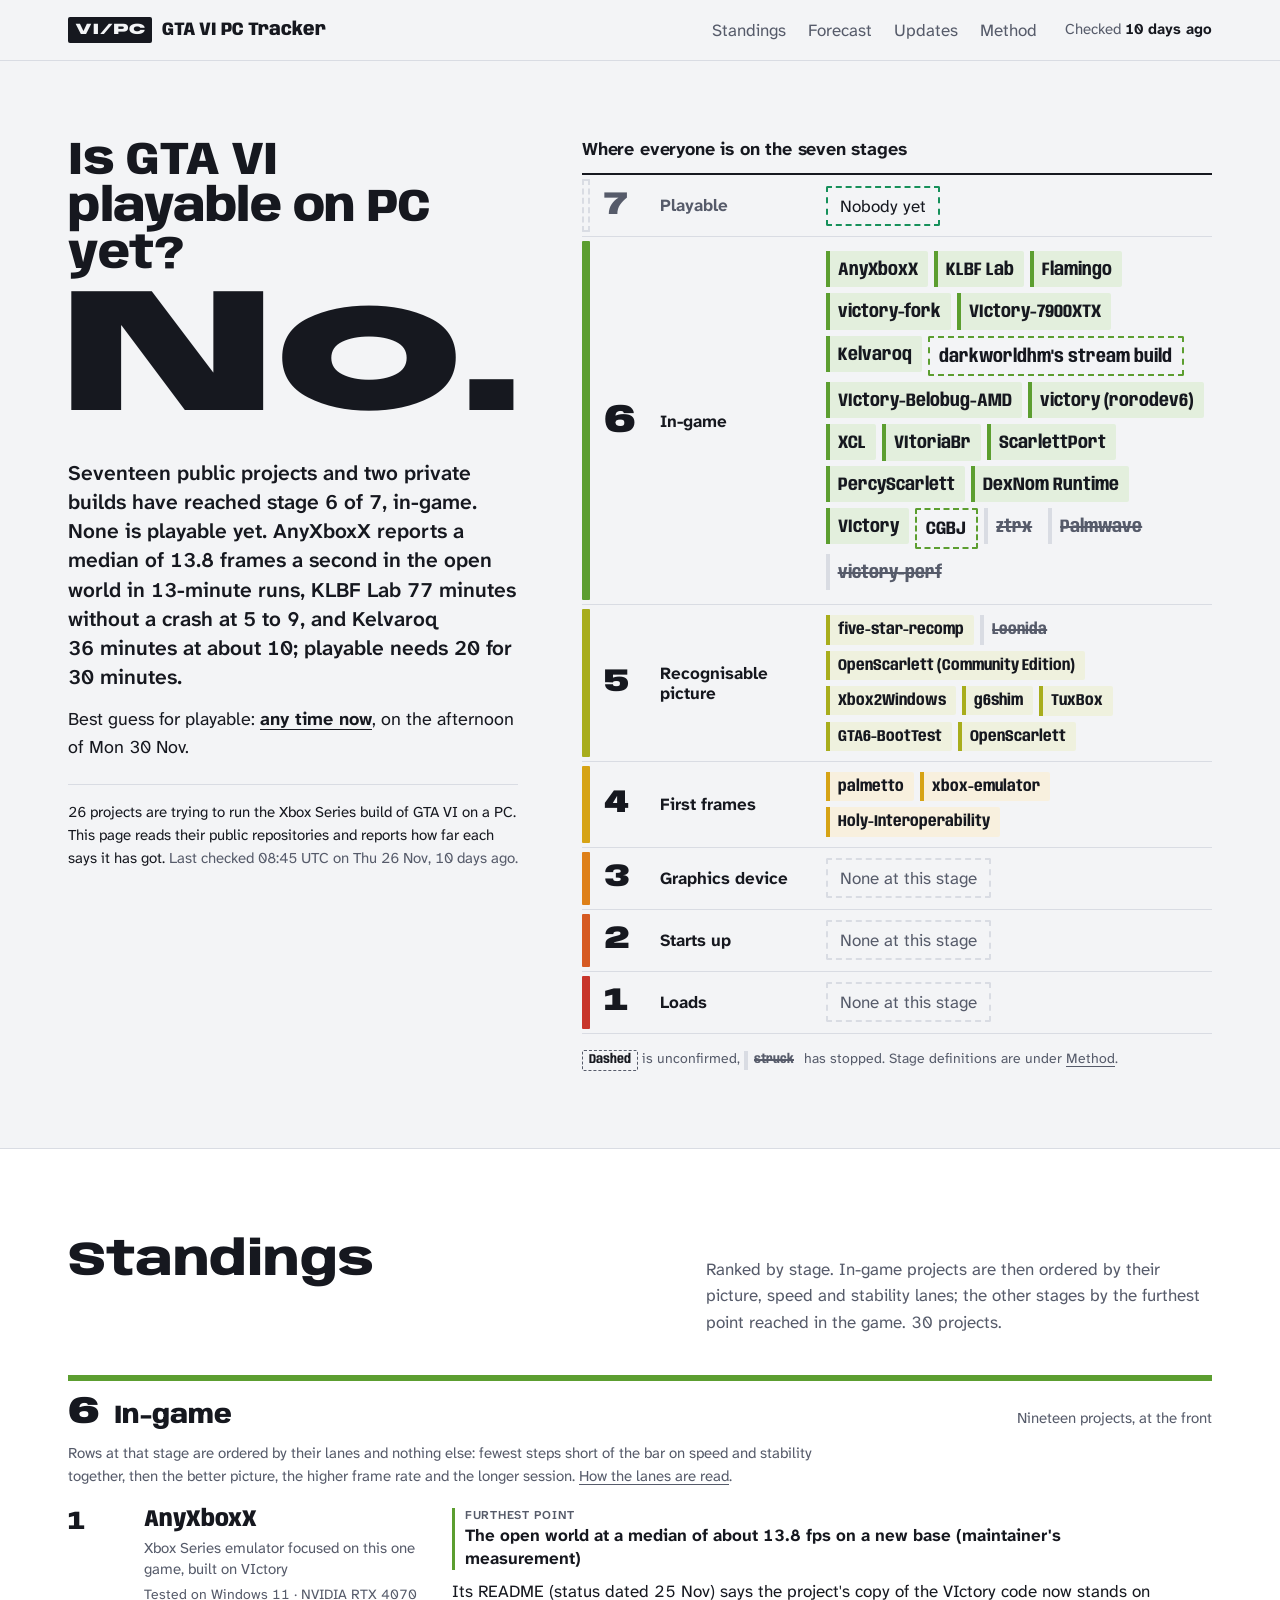
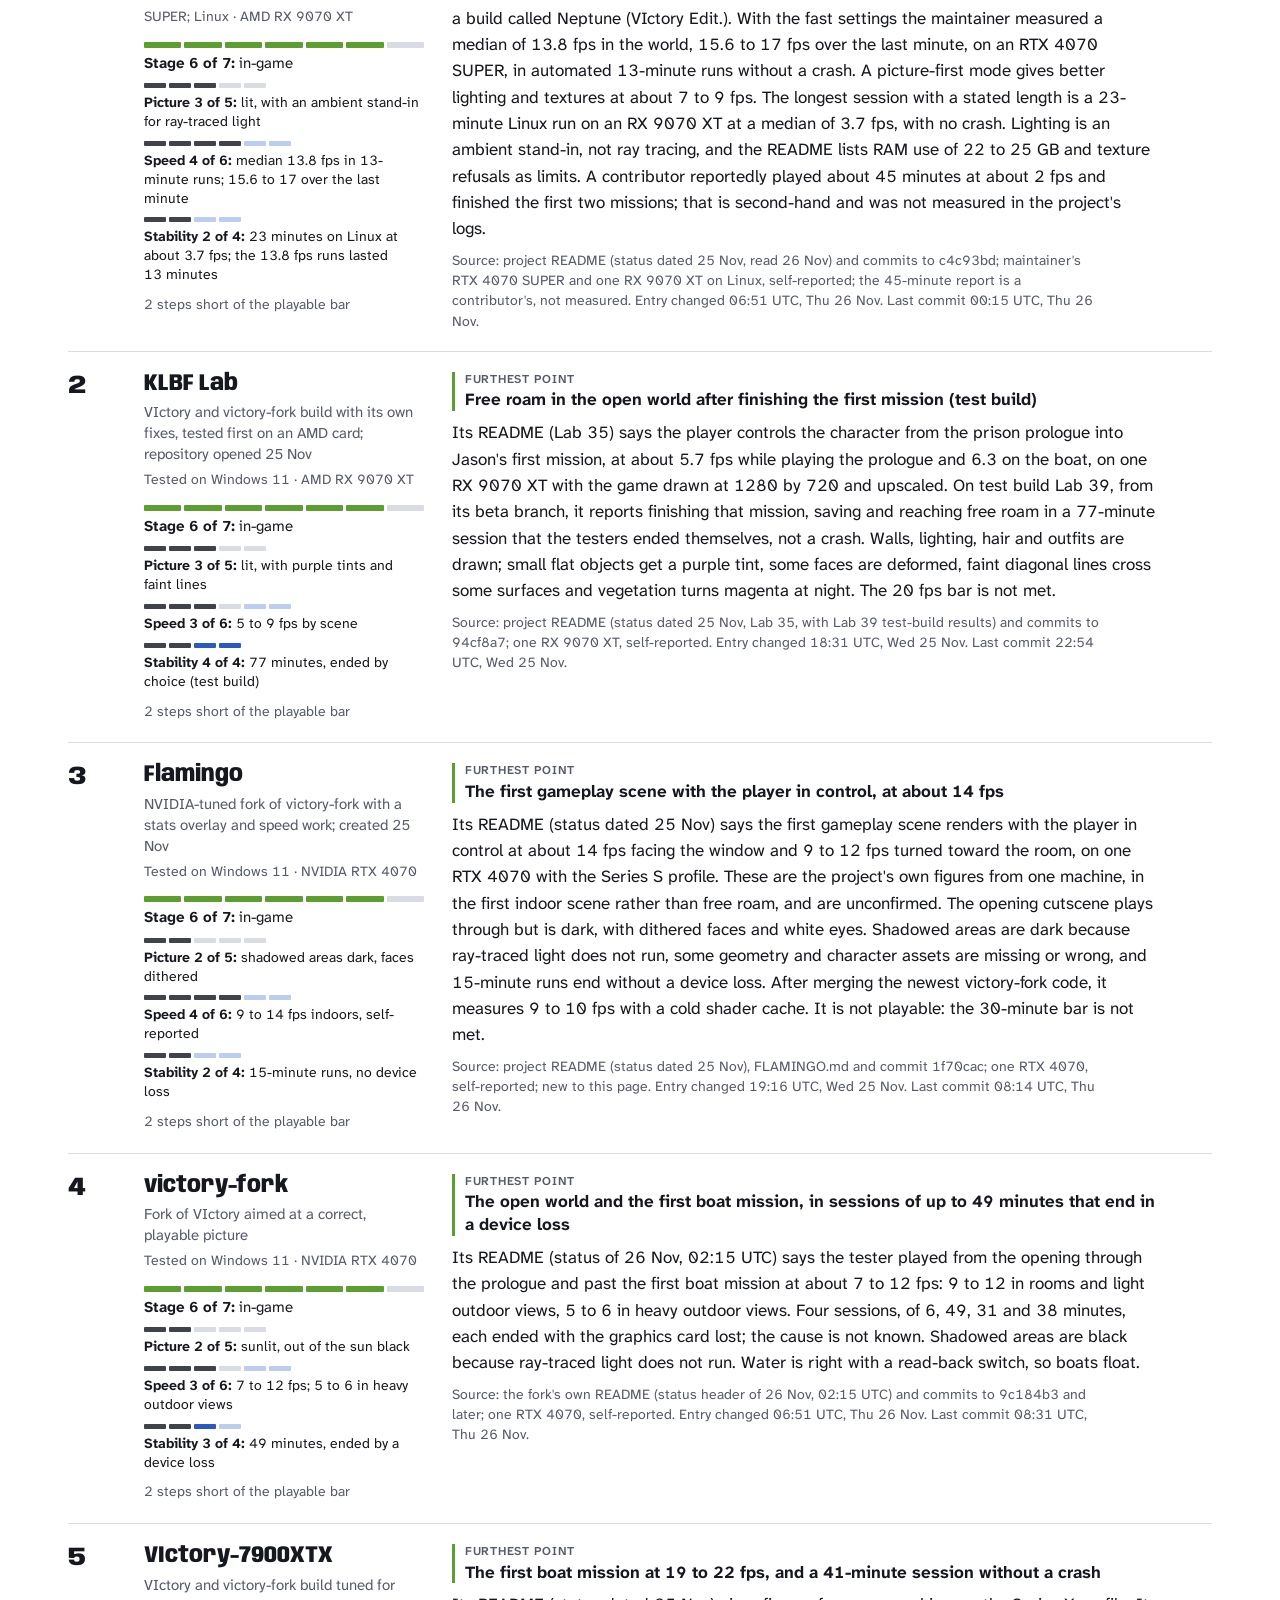
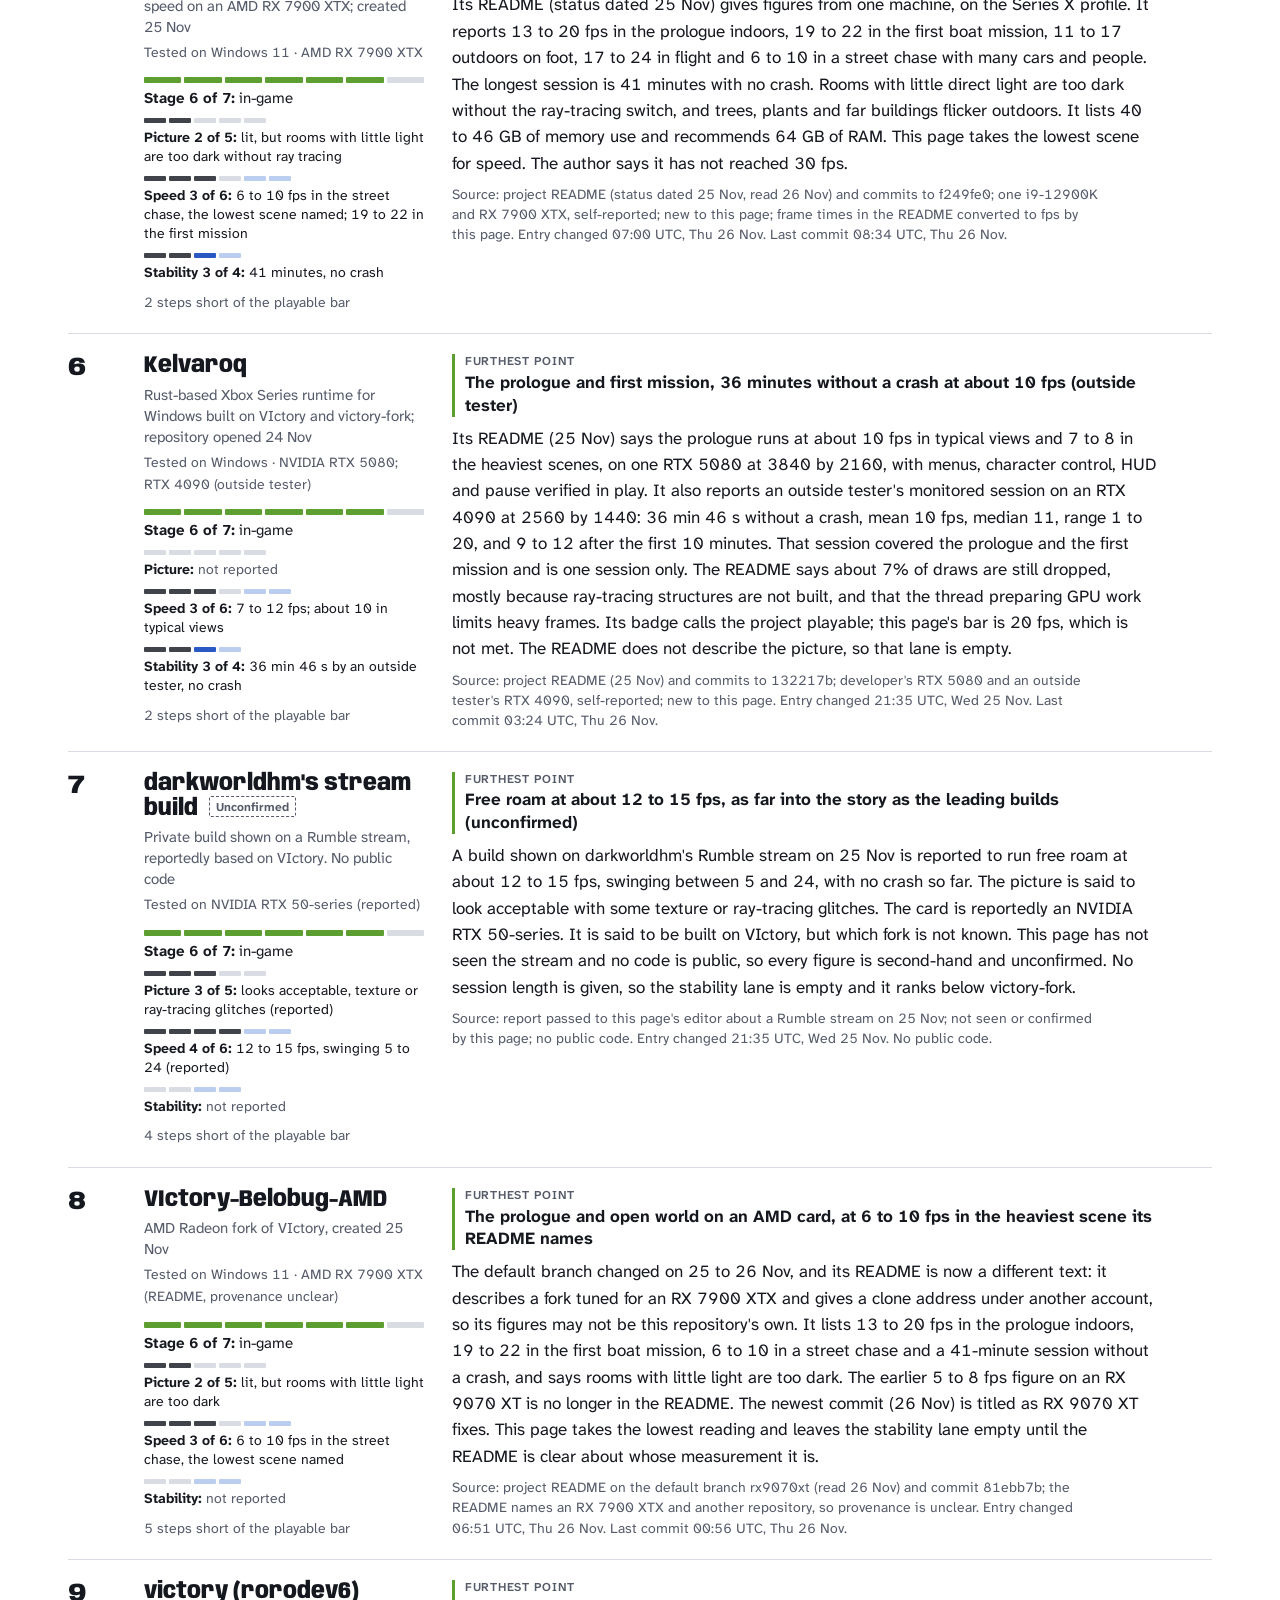
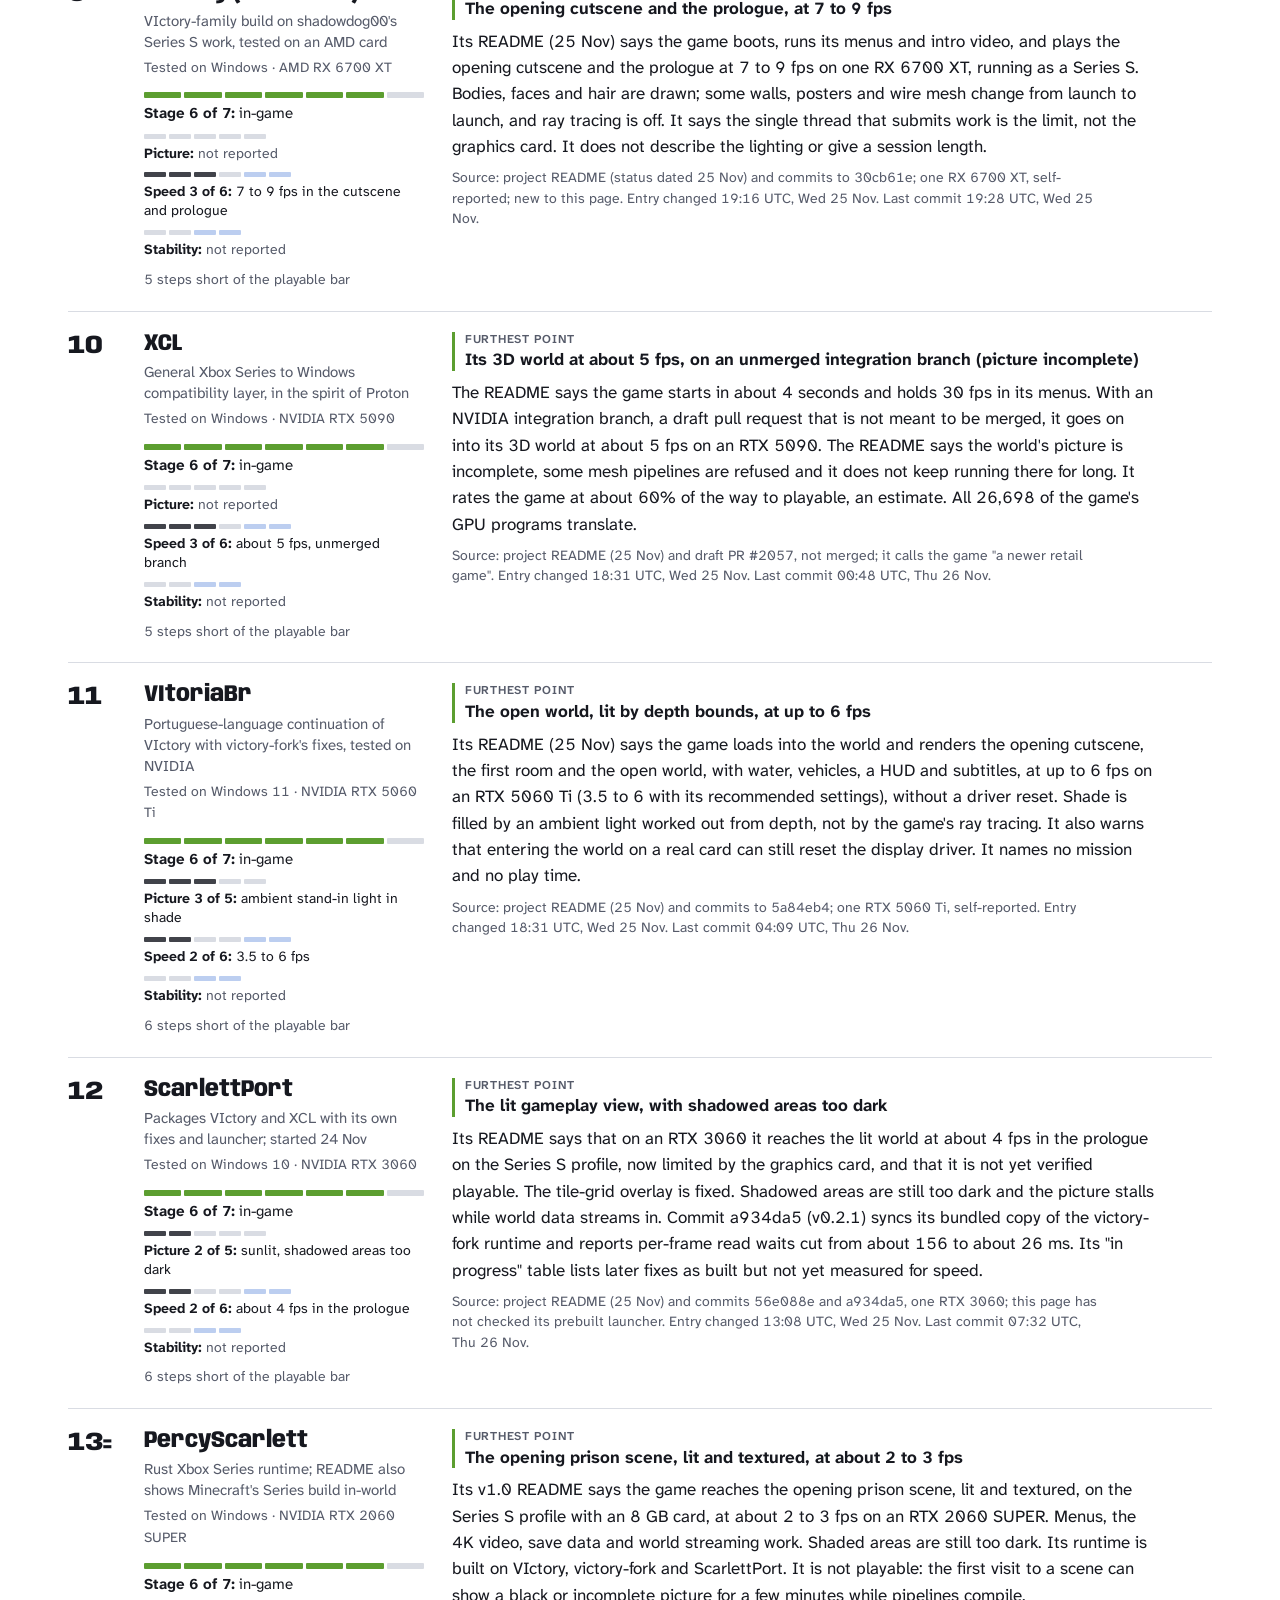
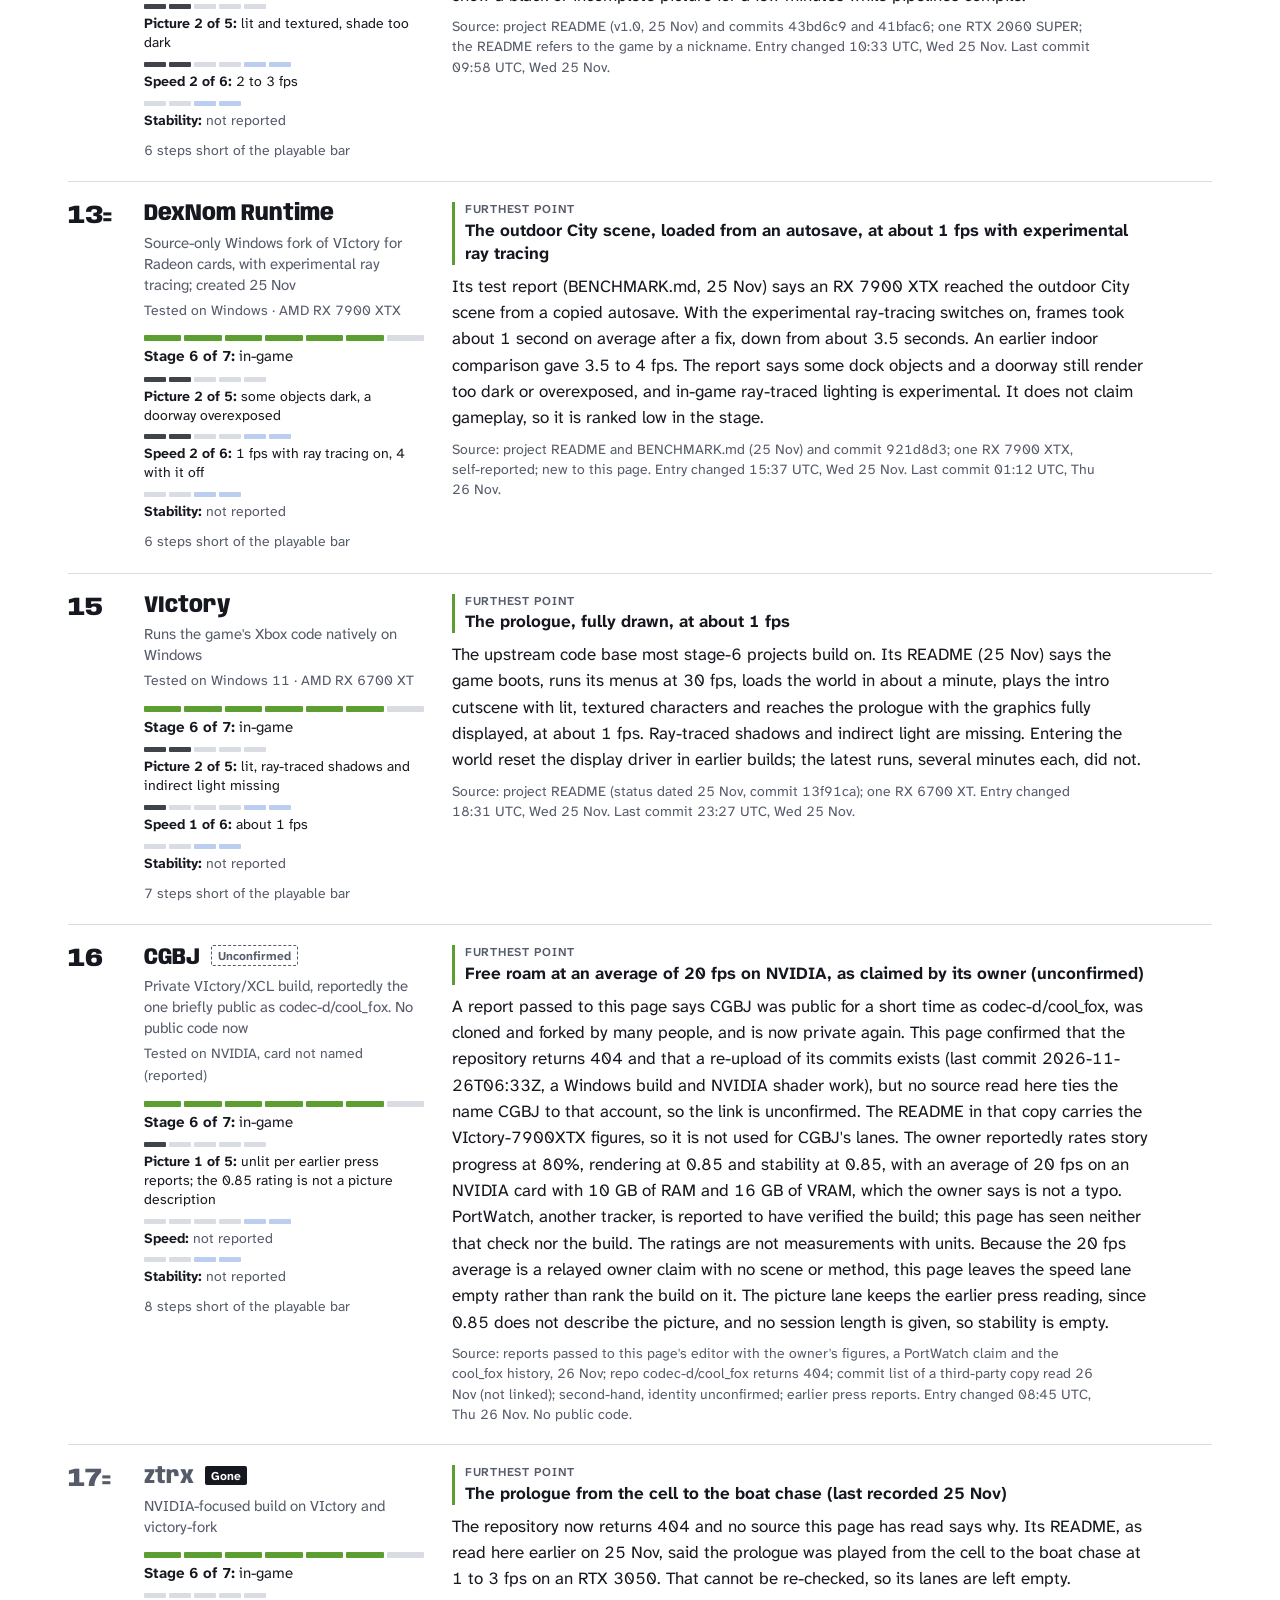
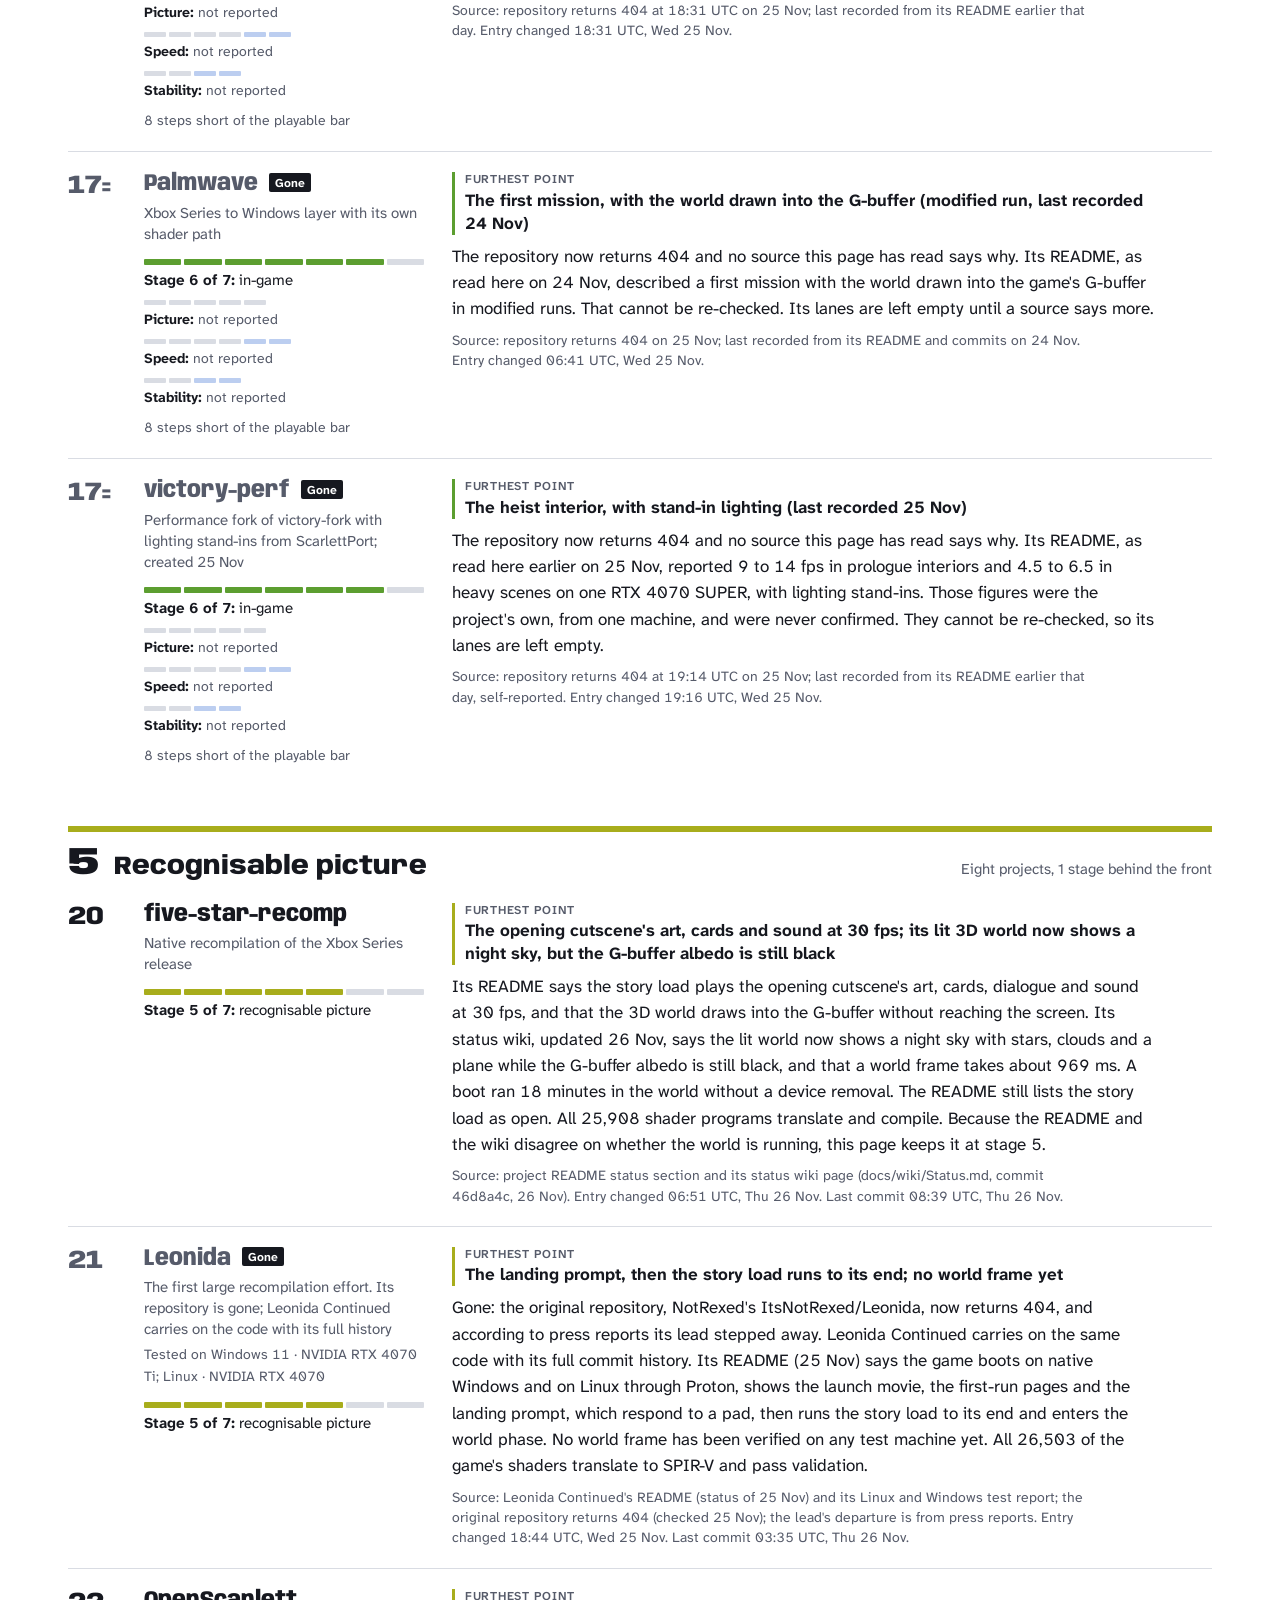
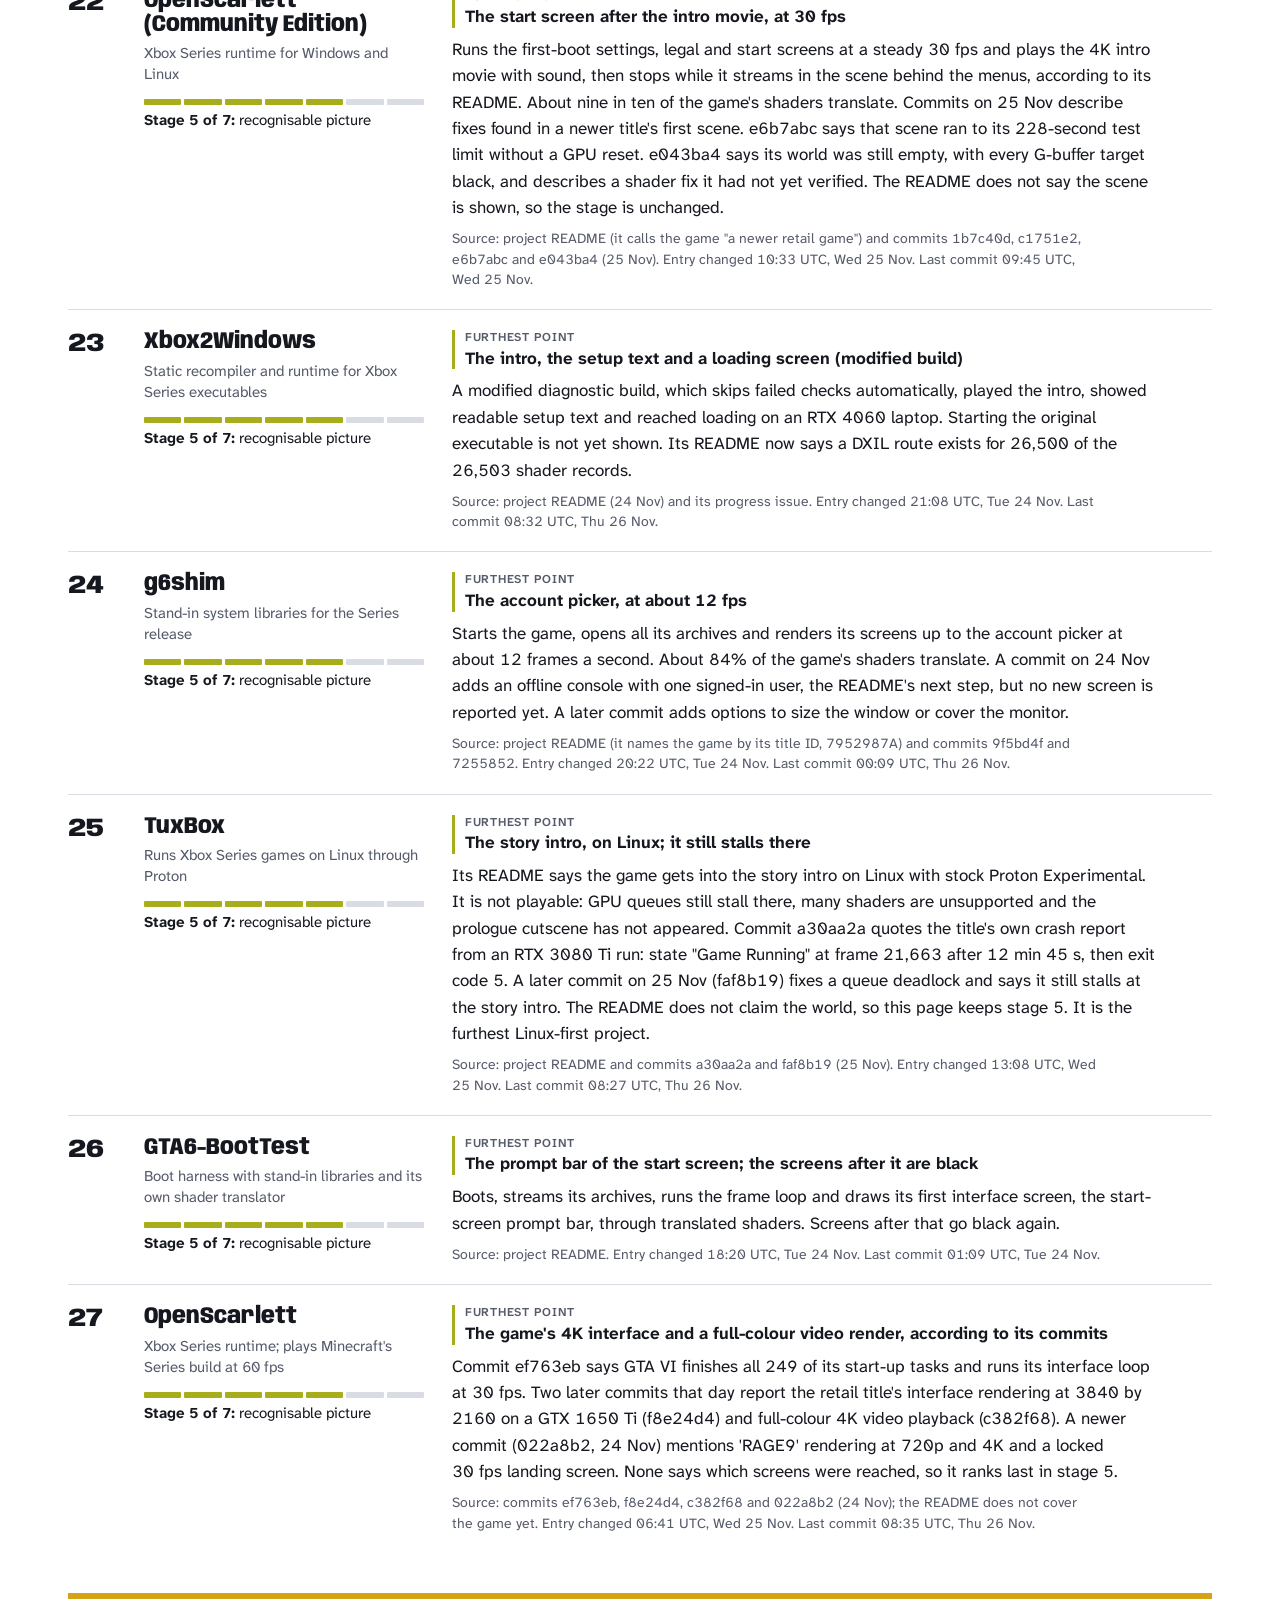
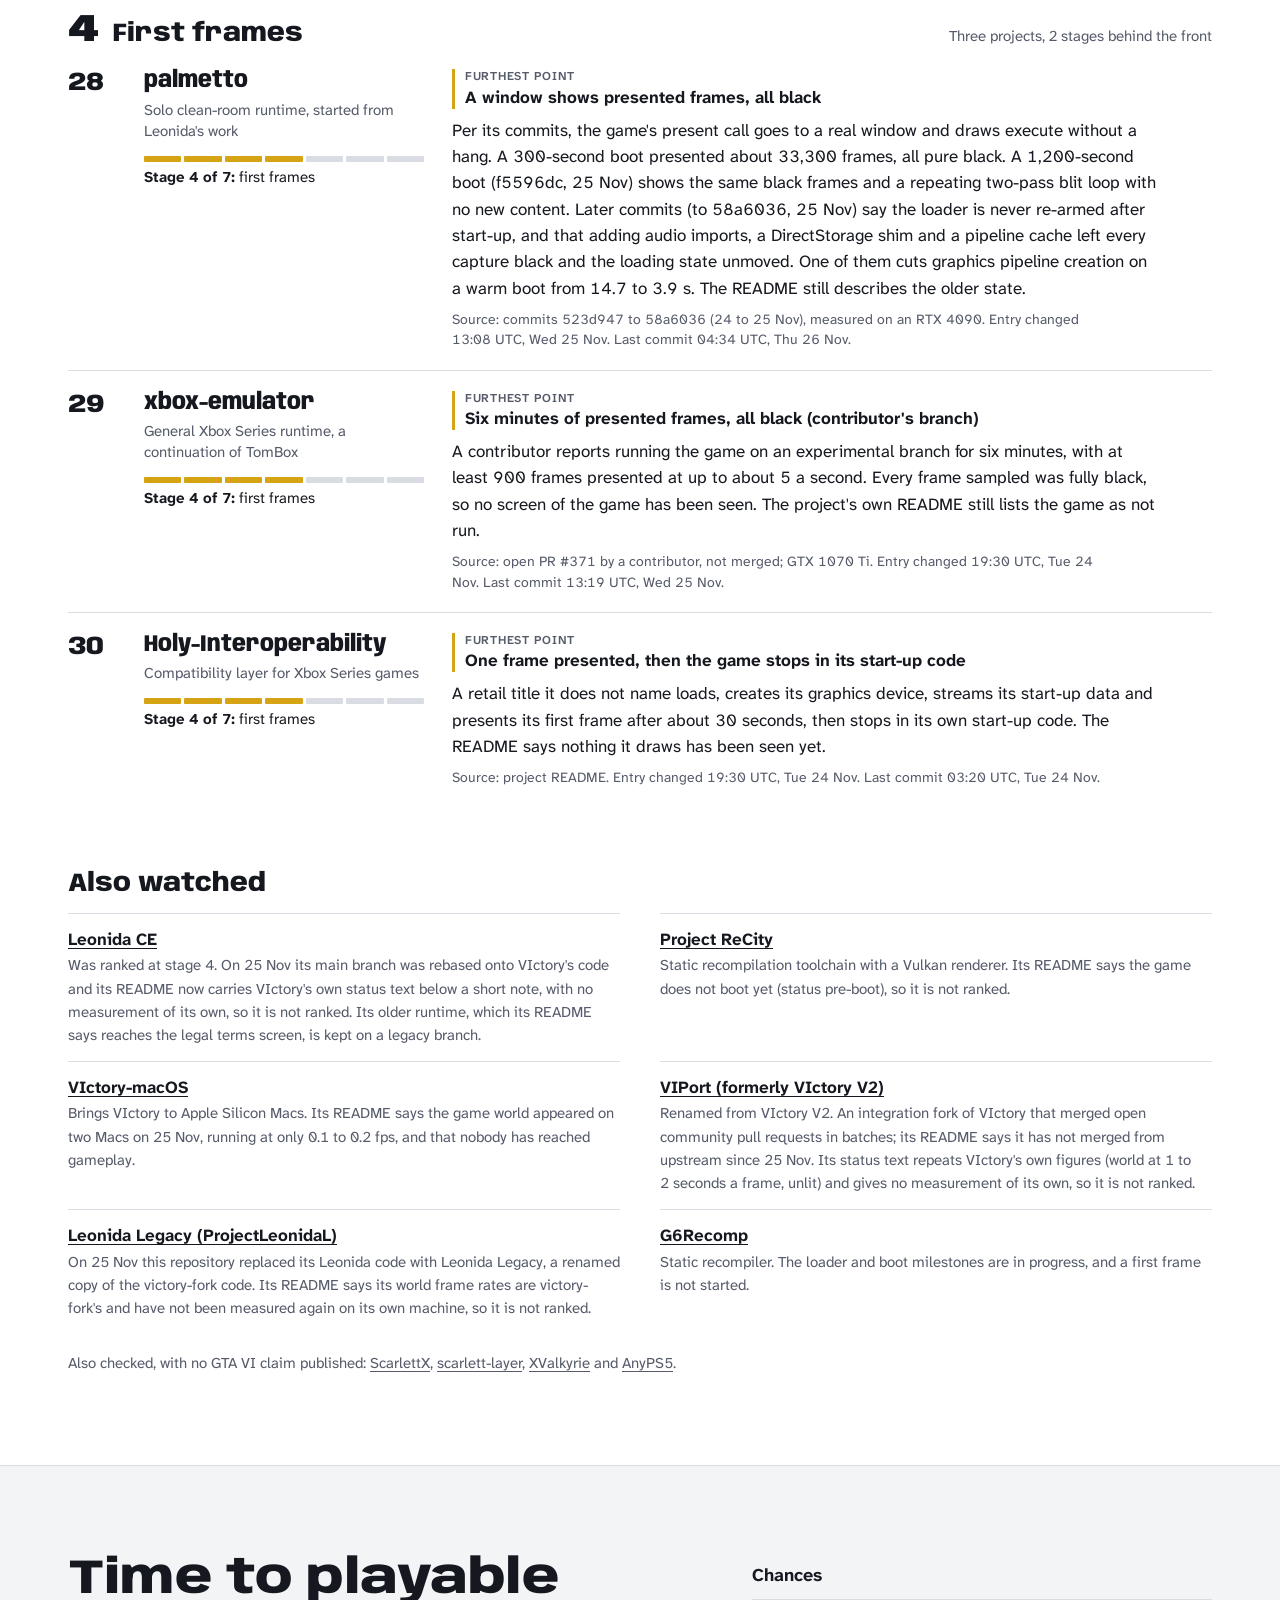
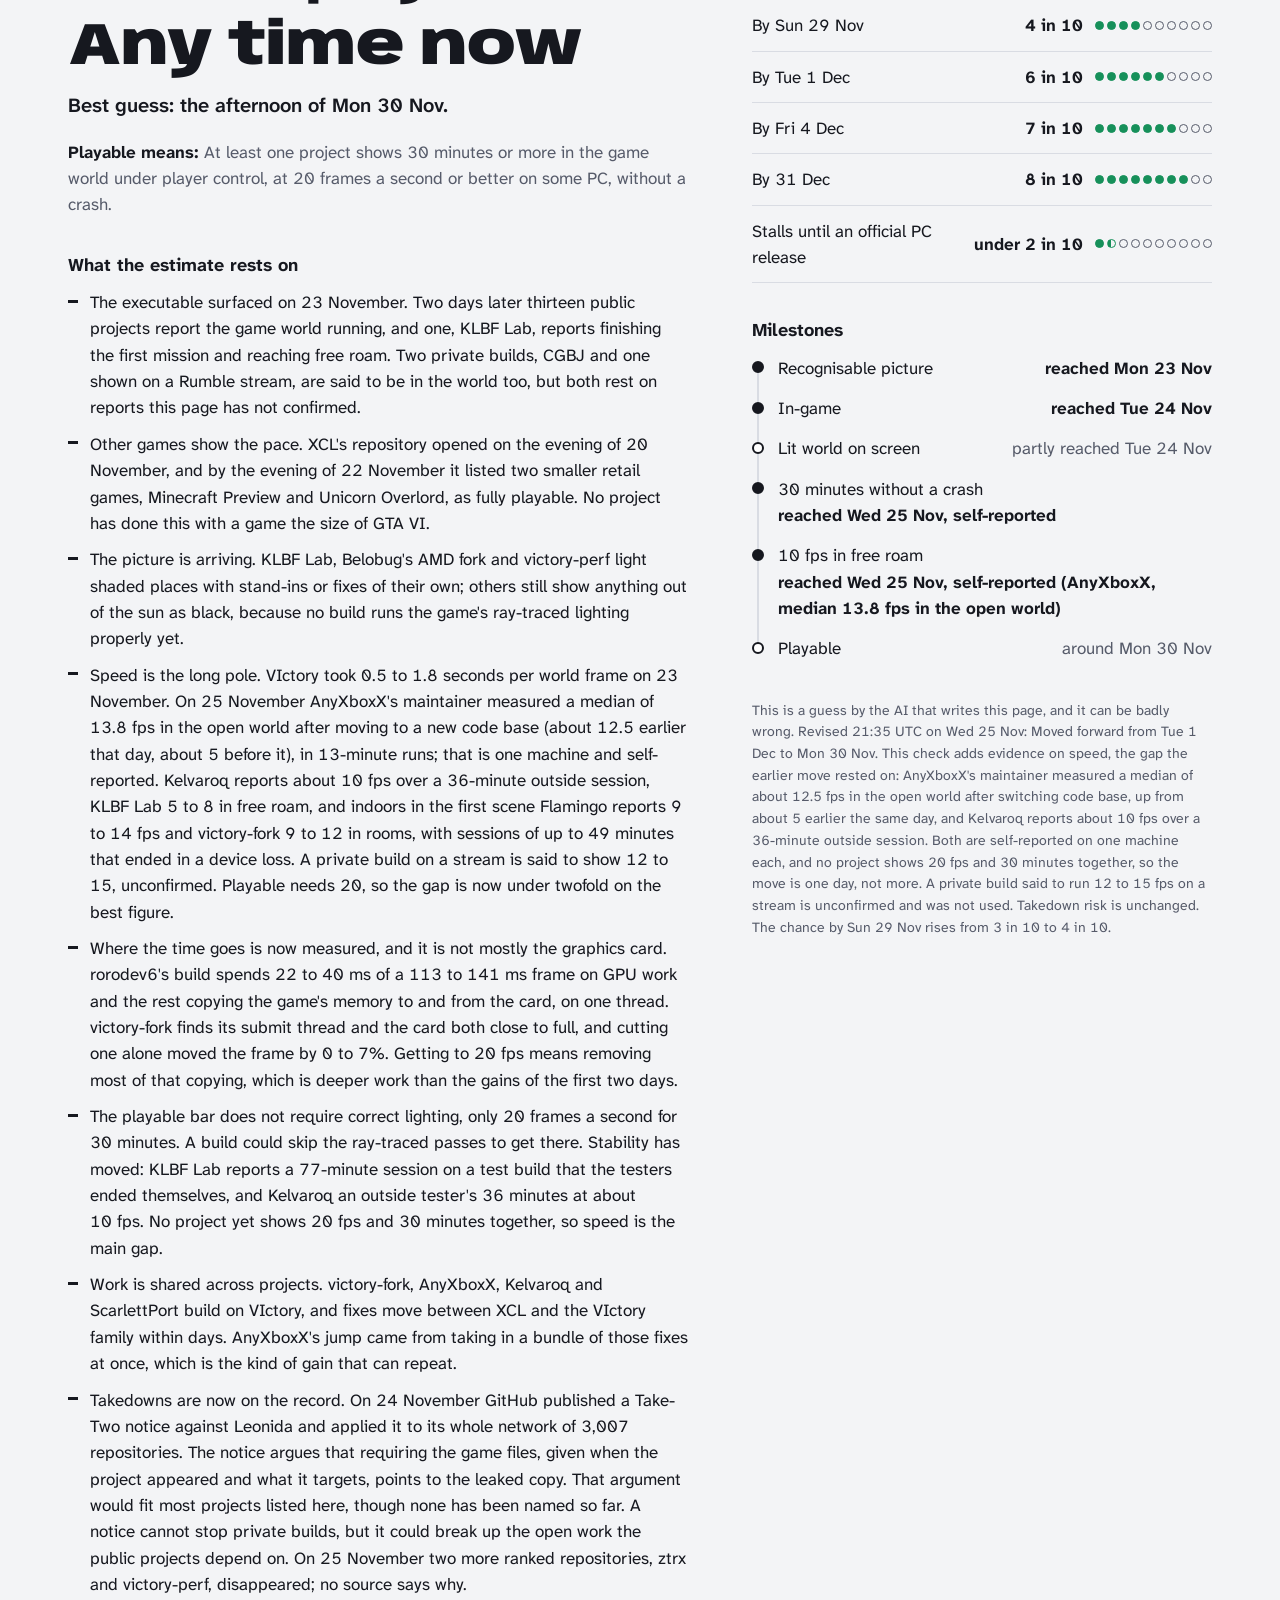
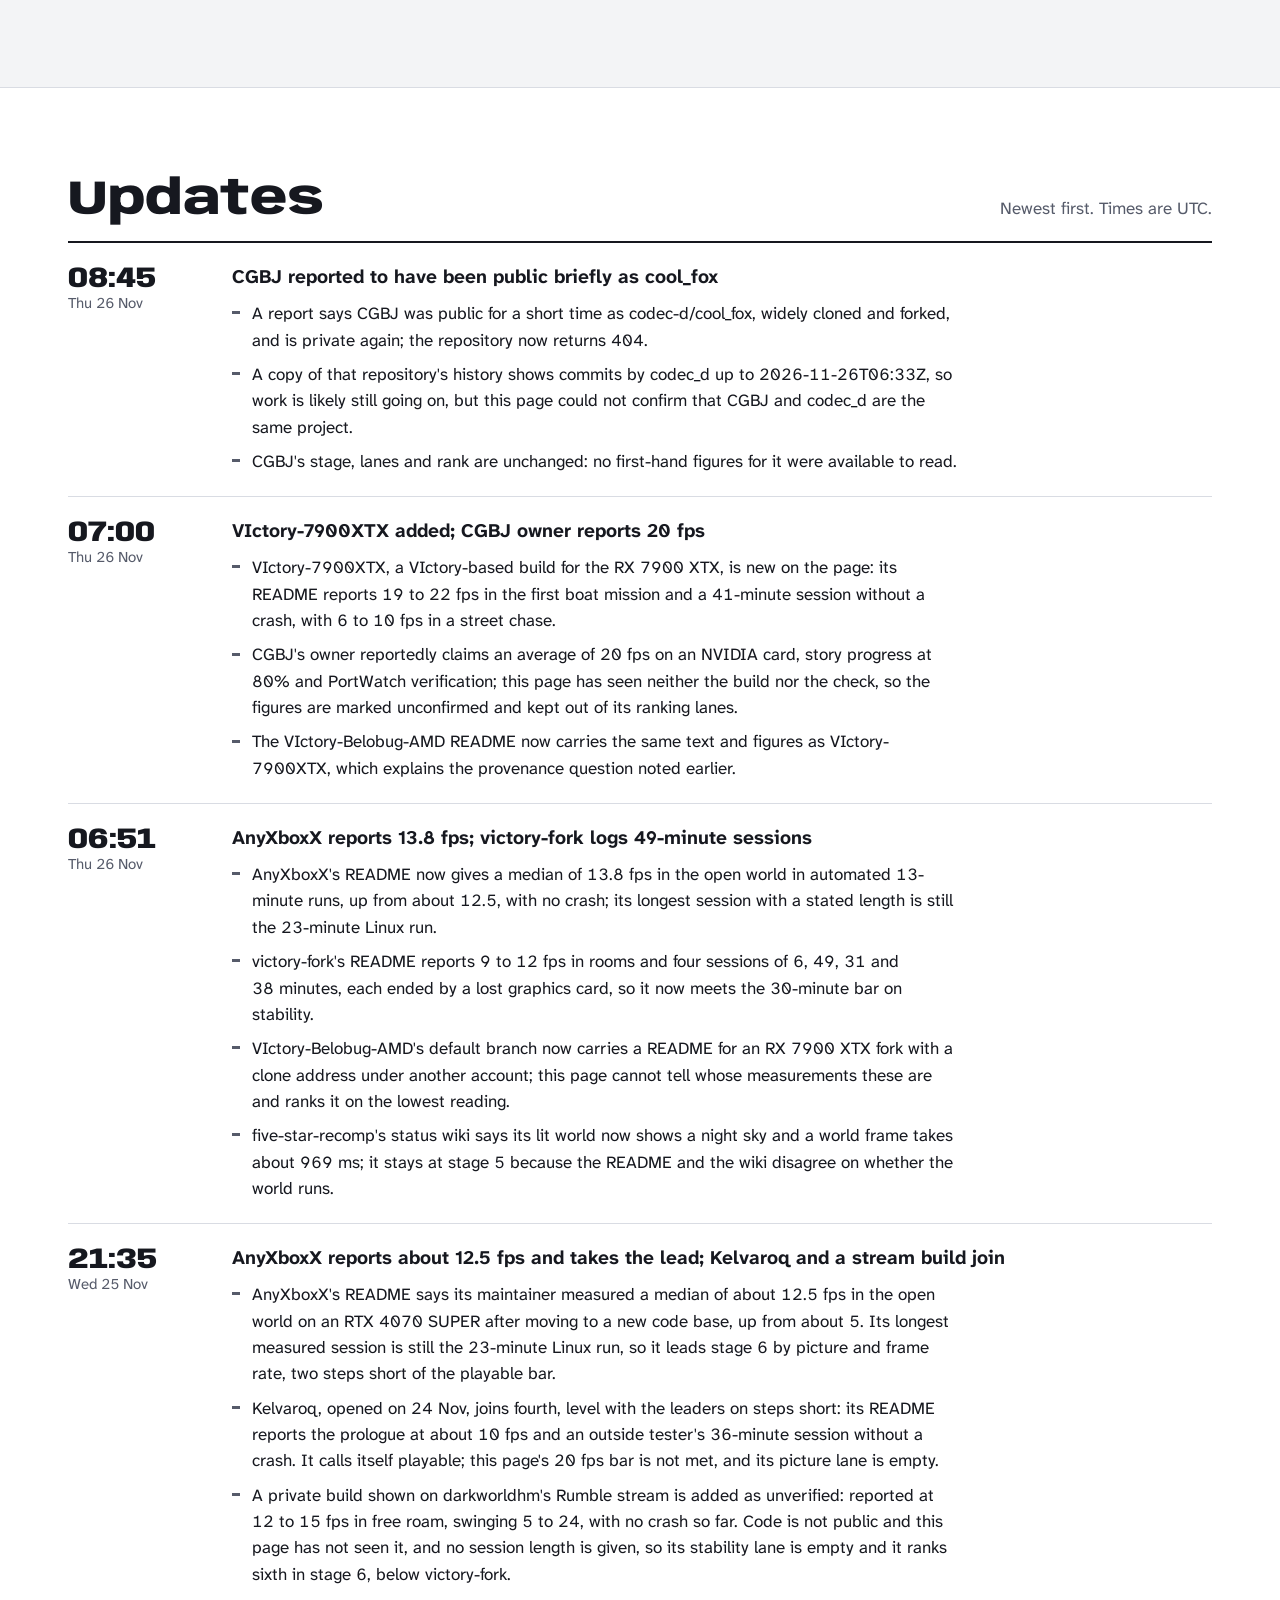
==== commit ccf966c1: "Update tracker: check at 2026-11-26T08:45:00Z" ====
--- a/index.html
+++ b/index.html
@@ -18,7 +18,7 @@
 <link rel="preconnect" href="https://fonts.gstatic.com" crossorigin>
 <link rel="stylesheet" href="https://fonts.googleapis.com/css2?family=Anybody:wdth,wght@50..150,400..900&family=Atkinson+Hyperlegible+Next:ital,wght@0,400;0,600;0,700;1,400&display=swap">
 <link rel="stylesheet" href="assets/site.css?v=f784089358">
-<script type="application/ld+json">{"@context":"https://schema.org","@type":"WebPage","name":"GTA VI PC Tracker","description":"Live standings of the unofficial projects trying to run the Xbox build of GTA VI on a PC: how far each has got, what changed, and a best guess at when it becomes playable.","url":"https://audixdev.github.io/americas-pc-tracker/","dateModified":"2026-11-26T07:00:00Z"}</script>
+<script type="application/ld+json">{"@context":"https://schema.org","@type":"WebPage","name":"GTA VI PC Tracker","description":"Live standings of the unofficial projects trying to run the Xbox build of GTA VI on a PC: how far each has got, what changed, and a best guess at when it becomes playable.","url":"https://audixdev.github.io/americas-pc-tracker/","dateModified":"2026-11-26T08:45:00Z"}</script>
 </head>
 <body>
 <a class="skip" href="#main">Skip to content</a>
@@ -32,7 +32,7 @@
       <a href="#updates">Updates</a>
       <a href="#method">Method</a>
     </nav>
-    <p class="top__checked">Checked <time class="js-ago" datetime="2026-11-26T07:00:00Z">07:00 UTC</time></p>
+    <p class="top__checked">Checked <time class="js-ago" datetime="2026-11-26T08:45:00Z">08:45 UTC</time></p>
   </div>
 </header>
 
@@ -44,7 +44,7 @@
         <p class="hero__answer">No.</p>
         <p class="hero__lead">Seventeen public projects and two private builds have reached stage&nbsp;6 of&nbsp;7, in-game. None is playable yet. AnyXboxX reports a median of 13.8&nbsp;frames a second in the open world in 13-minute runs, KLBF Lab 77&nbsp;minutes without a crash at 5 to 9, and Kelvaroq 36&nbsp;minutes at about 10; playable needs 20 for 30&nbsp;minutes.</p>
         <p class="hero__eta">Best guess for playable: <a href="#forecast" class="js-countdown" data-target="2026-11-30T15:00:00Z" data-lower="1">about 4½ days</a>, on the afternoon of Mon 30 Nov.</p>
-        <p class="hero__how">26 projects are trying to run the Xbox Series build of GTA&nbsp;VI on a PC. This page reads their public repositories and reports how far each says it has got. <span class="quiet">Last checked <time datetime="2026-11-26T07:00:00Z">07:00 UTC on Thu 26 Nov</time><span class="js-ago-suffix" data-from="2026-11-26T07:00:00Z"></span>.</span></p>
+        <p class="hero__how">26 projects are trying to run the Xbox Series build of GTA&nbsp;VI on a PC. This page reads their public repositories and reports how far each says it has got. <span class="quiet">Last checked <time datetime="2026-11-26T08:45:00Z">08:45 UTC on Thu 26 Nov</time><span class="js-ago-suffix" data-from="2026-11-26T08:45:00Z"></span>.</span></p>
       </div>
       <div class="ladder-wrap">
         <h2 class="ladder__title">Where everyone is on the seven stages</h2>
@@ -129,7 +129,7 @@
             <div class="entry__status">
               <p class="entry__furthest"><span class="entry__label">Furthest point</span> The first gameplay scene with the player in control, at about 14&nbsp;fps</p>
               <p>Its README (status dated 25 Nov) says the first gameplay scene renders with the player in control at about 14&nbsp;fps facing the window and 9 to 12&nbsp;fps turned toward the room, on one RTX 4070 with the Series S profile. These are the project&#x27;s own figures from one machine, in the first indoor scene rather than free roam, and are unconfirmed. The opening cutscene plays through but is dark, with dithered faces and white eyes. Shadowed areas are dark because ray-traced light does not run, some geometry and character assets are missing or wrong, and 15-minute runs end without a device loss. After merging the newest victory-fork code, it measures 9 to 10&nbsp;fps with a cold shader cache. It is not playable: the 30-minute bar is not met.</p>
-              <p class="entry__src">Source: project README (status dated 25 Nov), FLAMINGO.md and commit 1f70cac; one RTX 4070, self-reported; new to this page. Entry changed <time datetime="2026-11-25T19:16:00Z">19:16 UTC, Wed 25 Nov</time>. Last commit <time datetime="2026-11-26T03:21:24Z">03:21 UTC, Thu 26 Nov</time>.</p>
+              <p class="entry__src">Source: project README (status dated 25 Nov), FLAMINGO.md and commit 1f70cac; one RTX 4070, self-reported; new to this page. Entry changed <time datetime="2026-11-25T19:16:00Z">19:16 UTC, Wed 25 Nov</time>. Last commit <time datetime="2026-11-26T08:14:01Z">08:14 UTC, Thu 26 Nov</time>.</p>
             </div>
           </li>
           <li class="entry" id="p-victory-fork">
@@ -149,7 +149,7 @@
             <div class="entry__status">
               <p class="entry__furthest"><span class="entry__label">Furthest point</span> The open world and the first boat mission, in sessions of up to 49&nbsp;minutes that end in a device loss</p>
               <p>Its README (status of 26 Nov, 02:15 UTC) says the tester played from the opening through the prologue and past the first boat mission at about 7 to 12&nbsp;fps: 9 to 12 in rooms and light outdoor views, 5 to 6 in heavy outdoor views. Four sessions, of 6, 49, 31 and 38&nbsp;minutes, each ended with the graphics card lost; the cause is not known. Shadowed areas are black because ray-traced light does not run. Water is right with a read-back switch, so boats float.</p>
-              <p class="entry__src">Source: the fork&#x27;s own README (status header of 26 Nov, 02:15 UTC) and commits to 9c184b3 and later; one RTX 4070, self-reported. Entry changed <time datetime="2026-11-26T06:51:00Z">06:51 UTC, Thu 26 Nov</time>. Last commit <time datetime="2026-11-26T05:52:08Z">05:52 UTC, Thu 26 Nov</time>.</p>
+              <p class="entry__src">Source: the fork&#x27;s own README (status header of 26 Nov, 02:15 UTC) and commits to 9c184b3 and later; one RTX 4070, self-reported. Entry changed <time datetime="2026-11-26T06:51:00Z">06:51 UTC, Thu 26 Nov</time>. Last commit <time datetime="2026-11-26T08:31:23Z">08:31 UTC, Thu 26 Nov</time>.</p>
             </div>
           </li>
           <li class="entry" id="p-victory-7900xtx">
@@ -169,7 +169,7 @@
             <div class="entry__status">
               <p class="entry__furthest"><span class="entry__label">Furthest point</span> The first boat mission at 19 to 22&nbsp;fps, and a 41-minute session without a crash</p>
               <p>Its README (status dated 25 Nov) gives figures from one machine, on the Series X profile. It reports 13 to 20&nbsp;fps in the prologue indoors, 19 to 22 in the first boat mission, 11 to 17 outdoors on foot, 17 to 24 in flight and 6 to 10 in a street chase with many cars and people. The longest session is 41&nbsp;minutes with no crash. Rooms with little direct light are too dark without the ray-tracing switch, and trees, plants and far buildings flicker outdoors. It lists 40 to 46&nbsp;GB of memory use and recommends 64&nbsp;GB of RAM. This page takes the lowest scene for speed. The author says it has not reached 30&nbsp;fps.</p>
-              <p class="entry__src">Source: project README (status dated 25 Nov, read 26 Nov) and commits to f249fe0; one i9-12900K and RX 7900 XTX, self-reported; new to this page; frame times in the README converted to fps by this page. Entry changed <time datetime="2026-11-26T07:00:00Z">07:00 UTC, Thu 26 Nov</time>. Last commit <time datetime="2026-11-26T06:43:22Z">06:43 UTC, Thu 26 Nov</time>.</p>
+              <p class="entry__src">Source: project README (status dated 25 Nov, read 26 Nov) and commits to f249fe0; one i9-12900K and RX 7900 XTX, self-reported; new to this page; frame times in the README converted to fps by this page. Entry changed <time datetime="2026-11-26T07:00:00Z">07:00 UTC, Thu 26 Nov</time>. Last commit <time datetime="2026-11-26T08:34:22Z">08:34 UTC, Thu 26 Nov</time>.</p>
             </div>
           </li>
           <li class="entry" id="p-kelvaroq">
@@ -309,7 +309,7 @@
             <div class="entry__status">
               <p class="entry__furthest"><span class="entry__label">Furthest point</span> The lit gameplay view, with shadowed areas too dark</p>
               <p>Its README says that on an RTX 3060 it reaches the lit world at about 4&nbsp;fps in the prologue on the Series S profile, now limited by the graphics card, and that it is not yet verified playable. The tile-grid overlay is fixed. Shadowed areas are still too dark and the picture stalls while world data streams in. Commit a934da5 (v0.2.1) syncs its bundled copy of the victory-fork runtime and reports per-frame read waits cut from about 156 to about 26 ms. Its &quot;in progress&quot; table lists later fixes as built but not yet measured for speed.</p>
-              <p class="entry__src">Source: project README (25 Nov) and commits 56e088e and a934da5, one RTX 3060; this page has not checked its prebuilt launcher. Entry changed <time datetime="2026-11-25T13:08:00Z">13:08 UTC, Wed 25 Nov</time>. Last commit <time datetime="2026-11-26T05:02:00Z">05:02 UTC, Thu 26 Nov</time>.</p>
+              <p class="entry__src">Source: project README (25 Nov) and commits 56e088e and a934da5, one RTX 3060; this page has not checked its prebuilt launcher. Entry changed <time datetime="2026-11-25T13:08:00Z">13:08 UTC, Wed 25 Nov</time>. Last commit <time datetime="2026-11-26T07:32:44Z">07:32 UTC, Thu 26 Nov</time>.</p>
             </div>
           </li>
           <li class="entry" id="p-percyscarlett">
@@ -376,7 +376,7 @@
             <p class="entry__pos"><span class="vh">Position </span>16</p>
             <div class="entry__who">
               <h4><span class="name">CGBJ</span> <span class="tag tag--unverified">Unconfirmed</span></h4>
-              <p class="entry__tagline">Private VIctory/XCL build, reportedly verified by PortWatch. No public code</p>
+              <p class="entry__tagline">Private VIctory/XCL build, reportedly the one briefly public as codec-d/cool_fox. No public code now</p>
               <p class="entry__tested">Tested on NVIDIA, card not named (reported)</p>
               <div class="gauges">
                 <div class="gauge gauge--stage"><span class="meter meter--stage" aria-hidden="true"><span class="meter__seg is-on"></span><span class="meter__seg is-on"></span><span class="meter__seg is-on"></span><span class="meter__seg is-on"></span><span class="meter__seg is-on"></span><span class="meter__seg is-on"></span><span class="meter__seg"></span></span><p><b>Stage 6 of 7:</b> in-game</p></div>
@@ -388,8 +388,8 @@
             </div>
             <div class="entry__status">
               <p class="entry__furthest"><span class="entry__label">Furthest point</span> Free roam at an average of 20&nbsp;fps on NVIDIA, as claimed by its owner (unconfirmed)</p>
-              <p>The owner reportedly rates story progress at 80%, rendering at 0.85 and stability at 0.85, with an average of 20&nbsp;fps on an NVIDIA card with 10&nbsp;GB of RAM and 16&nbsp;GB of VRAM, which the owner says is not a typo. PortWatch, another tracker, is reported to have verified the build; this page has seen neither that check nor the build, and no code is public. The ratings are not measurements with units. Because the 20&nbsp;fps average is a relayed owner claim with no scene or method, this page leaves the speed lane empty rather than rank the build on it. The picture lane keeps the earlier press reading, since 0.85 does not describe the picture, and no session length is given, so stability is empty.</p>
-              <p class="entry__src">Source: report passed to this page&#x27;s editor with the owner&#x27;s figures and a PortWatch verification claim, 26 Nov; second-hand, not seen or confirmed by this page; earlier press reports; no public code. Entry changed <time datetime="2026-11-26T07:00:00Z">07:00 UTC, Thu 26 Nov</time>. No public code.</p>
+              <p>A report passed to this page says CGBJ was public for a short time as codec-d/cool_fox, was cloned and forked by many people, and is now private again. This page confirmed that the repository returns 404 and that a re-upload of its commits exists (last commit 2026-11-26T06:33Z, a Windows build and NVIDIA shader work), but no source read here ties the name CGBJ to that account, so the link is unconfirmed. The README in that copy carries the VIctory-7900XTX figures, so it is not used for CGBJ&#x27;s lanes. The owner reportedly rates story progress at 80%, rendering at 0.85 and stability at 0.85, with an average of 20&nbsp;fps on an NVIDIA card with 10&nbsp;GB of RAM and 16&nbsp;GB of VRAM, which the owner says is not a typo. PortWatch, another tracker, is reported to have verified the build; this page has seen neither that check nor the build. The ratings are not measurements with units. Because the 20&nbsp;fps average is a relayed owner claim with no scene or method, this page leaves the speed lane empty rather than rank the build on it. The picture lane keeps the earlier press reading, since 0.85 does not describe the picture, and no session length is given, so stability is empty.</p>
+              <p class="entry__src">Source: reports passed to this page&#x27;s editor with the owner&#x27;s figures, a PortWatch claim and the cool_fox history, 26 Nov; repo codec-d/cool_fox returns 404; commit list of a third-party copy read 26 Nov (not linked); second-hand, identity unconfirmed; earlier press reports. Entry changed <time datetime="2026-11-26T08:45:00Z">08:45 UTC, Thu 26 Nov</time>. No public code.</p>
             </div>
           </li>
           <li class="entry is-out" id="p-ztrx">
@@ -466,7 +466,7 @@
             <div class="entry__status">
               <p class="entry__furthest"><span class="entry__label">Furthest point</span> The opening cutscene&#x27;s art, cards and sound at 30&nbsp;fps; its lit 3D world now shows a night sky, but the G-buffer albedo is still black</p>
               <p>Its README says the story load plays the opening cutscene&#x27;s art, cards, dialogue and sound at 30&nbsp;fps, and that the 3D world draws into the G-buffer without reaching the screen. Its status wiki, updated 26 Nov, says the lit world now shows a night sky with stars, clouds and a plane while the G-buffer albedo is still black, and that a world frame takes about 969 ms. A boot ran 18&nbsp;minutes in the world without a device removal. The README still lists the story load as open. All 25,908 shader programs translate and compile. Because the README and the wiki disagree on whether the world is running, this page keeps it at stage 5.</p>
-              <p class="entry__src">Source: project README status section and its status wiki page (docs/wiki/Status.md, commit 46d8a4c, 26 Nov). Entry changed <time datetime="2026-11-26T06:51:00Z">06:51 UTC, Thu 26 Nov</time>. Last commit <time datetime="2026-11-26T06:50:54Z">06:50 UTC, Thu 26 Nov</time>.</p>
+              <p class="entry__src">Source: project README status section and its status wiki page (docs/wiki/Status.md, commit 46d8a4c, 26 Nov). Entry changed <time datetime="2026-11-26T06:51:00Z">06:51 UTC, Thu 26 Nov</time>. Last commit <time datetime="2026-11-26T08:39:42Z">08:39 UTC, Thu 26 Nov</time>.</p>
             </div>
           </li>
           <li class="entry is-out" id="p-leonida">
@@ -512,7 +512,7 @@
             <div class="entry__status">
               <p class="entry__furthest"><span class="entry__label">Furthest point</span> The intro, the setup text and a loading screen (modified build)</p>
               <p>A modified diagnostic build, which skips failed checks automatically, played the intro, showed readable setup text and reached loading on an RTX 4060 laptop. Starting the original executable is not yet shown. Its README now says a DXIL route exists for 26,500&nbsp;of the 26,503 shader records.</p>
-              <p class="entry__src">Source: project README (24 Nov) and its progress issue. Entry changed <time datetime="2026-11-24T21:08:00Z">21:08 UTC, Tue 24 Nov</time>. Last commit <time datetime="2026-11-26T07:00:00Z">07:00 UTC, Thu 26 Nov</time>.</p>
+              <p class="entry__src">Source: project README (24 Nov) and its progress issue. Entry changed <time datetime="2026-11-24T21:08:00Z">21:08 UTC, Tue 24 Nov</time>. Last commit <time datetime="2026-11-26T08:32:45Z">08:32 UTC, Thu 26 Nov</time>.</p>
             </div>
           </li>
           <li class="entry" id="p-g6shim">
@@ -542,7 +542,7 @@
             <div class="entry__status">
               <p class="entry__furthest"><span class="entry__label">Furthest point</span> The story intro, on Linux; it still stalls there</p>
               <p>Its README says the game gets into the story intro on Linux with stock Proton Experimental. It is not playable: GPU queues still stall there, many shaders are unsupported and the prologue cutscene has not appeared. Commit a30aa2a quotes the title&#x27;s own crash report from an RTX 3080 Ti run: state &quot;Game Running&quot; at frame 21,663 after 12 min 45 s, then exit code 5. A later commit on 25 Nov (faf8b19) fixes a queue deadlock and says it still stalls at the story intro. The README does not claim the world, so this page keeps stage 5. It is the furthest Linux-first project.</p>
-              <p class="entry__src">Source: project README and commits a30aa2a and faf8b19 (25 Nov). Entry changed <time datetime="2026-11-25T13:08:00Z">13:08 UTC, Wed 25 Nov</time>. Last commit <time datetime="2026-11-26T03:12:59Z">03:12 UTC, Thu 26 Nov</time>.</p>
+              <p class="entry__src">Source: project README and commits a30aa2a and faf8b19 (25 Nov). Entry changed <time datetime="2026-11-25T13:08:00Z">13:08 UTC, Wed 25 Nov</time>. Last commit <time datetime="2026-11-26T08:27:36Z">08:27 UTC, Thu 26 Nov</time>.</p>
             </div>
           </li>
           <li class="entry" id="p-gta6-boottest">
@@ -572,7 +572,7 @@
             <div class="entry__status">
               <p class="entry__furthest"><span class="entry__label">Furthest point</span> The game&#x27;s 4K interface and a full-colour video render, according to its commits</p>
               <p>Commit ef763eb says GTA VI finishes all 249&nbsp;of its start-up tasks and runs its interface loop at 30&nbsp;fps. Two later commits that day report the retail title&#x27;s interface rendering at 3840 by 2160 on a GTX 1650 Ti (f8e24d4) and full-colour 4K video playback (c382f68). A newer commit (022a8b2, 24 Nov) mentions &#x27;RAGE9&#x27; rendering at 720p and 4K and a locked 30&nbsp;fps landing screen. None says which screens were reached, so it ranks last in stage 5.</p>
-              <p class="entry__src">Source: commits ef763eb, f8e24d4, c382f68 and 022a8b2 (24 Nov); the README does not cover the game yet. Entry changed <time datetime="2026-11-25T06:41:00Z">06:41 UTC, Wed 25 Nov</time>. Last commit <time datetime="2026-11-26T05:20:54Z">05:20 UTC, Thu 26 Nov</time>.</p>
+              <p class="entry__src">Source: commits ef763eb, f8e24d4, c382f68 and 022a8b2 (24 Nov); the README does not cover the game yet. Entry changed <time datetime="2026-11-25T06:41:00Z">06:41 UTC, Wed 25 Nov</time>. Last commit <time datetime="2026-11-26T08:35:52Z">08:35 UTC, Thu 26 Nov</time>.</p>
             </div>
           </li>
         </ol>
@@ -693,6 +693,10 @@
       </div>
       <ol class="feed">
         <li class="feed__item">
+          <p class="feed__when"><time datetime="2026-11-26T08:45:00Z"><span class="feed__hm">08:45</span> Thu 26 Nov</time></p>
+          <div class="feed__body"><h3>CGBJ reported to have been public briefly as cool_fox</h3><ul><li>A report says CGBJ was public for a short time as codec-d/cool_fox, widely cloned and forked, and is private again; the repository now returns 404.</li><li>A copy of that repository&#x27;s history shows commits by codec_d up to 2026-11-26T06:33Z, so work is likely still going on, but this page could not confirm that CGBJ and codec_d are the same project.</li><li>CGBJ&#x27;s stage, lanes and rank are unchanged: no first-hand figures for it were available to read.</li></ul></div>
+        </li>
+        <li class="feed__item">
           <p class="feed__when"><time datetime="2026-11-26T07:00:00Z"><span class="feed__hm">07:00</span> Thu 26 Nov</time></p>
           <div class="feed__body"><h3>VIctory-7900XTX added; CGBJ owner reports 20&nbsp;fps</h3><ul><li>VIctory-7900XTX, a VIctory-based build for the RX 7900 XTX, is new on the page: its README reports 19 to 22&nbsp;fps in the first boat mission and a 41-minute session without a crash, with 6 to 10&nbsp;fps in a street chase.</li><li>CGBJ&#x27;s owner reportedly claims an average of 20&nbsp;fps on an NVIDIA card, story progress at 80% and PortWatch verification; this page has seen neither the build nor the check, so the figures are marked unconfirmed and kept out of its ranking lanes.</li><li>The VIctory-Belobug-AMD README now carries the same text and figures as VIctory-7900XTX, which explains the provenance question noted earlier.</li></ul></div>
         </li>
@@ -708,14 +712,14 @@
           <p class="feed__when"><time datetime="2026-11-25T20:10:00Z"><span class="feed__hm">20:10</span> Wed 25 Nov</time></p>
           <div class="feed__body"><h3>victory-fork moves up on a higher frame rate</h3><ul><li>victory-fork&#x27;s README now gives about 8 to 10&nbsp;fps in the first rooms and 5 to 8.5 in the opening cutscene, on one RTX 4070. Its speed meter rises a step, and it moves above AnyXboxX to third in stage 6.</li><li>The ProjectLeonidaL repository now holds Leonida Legacy, a renamed copy of the victory-fork code with no measurements of its own. It stays on the watch list.</li><li>The forecast holds at Tue 1 Dec: no project reports a speed gain in free roam since the last check.</li></ul></div>
         </li>
-        <li class="feed__item">
-          <p class="feed__when"><time datetime="2026-11-25T19:16:00Z"><span class="feed__hm">19:16</span> Wed 25 Nov</time></p>
-          <div class="feed__body"><h3>Forecast moves to Tue 1 Dec; victory-perf&#x27;s repository is gone</h3><ul><li>victory-perf&#x27;s repository now returns 404, so it is marked gone with empty lanes. Its figures of up to 14&nbsp;fps were its own, from one machine, and were never confirmed.</li><li>PortWatch, another tracker, pinned a note at about 18:57 UTC saying it has found no evidence of any build above 10&nbsp;fps in free roam. No project on this page reports more than that in free roam; Flamingo&#x27;s 9 to 14&nbsp;fps is indoors in the first scene, self-reported, and stays marked unconfirmed.</li><li>victory (rorodev6) joins at stage 6: its README reports the opening cutscene and the prologue at 7 to 9&nbsp;fps on one RX 6700 XT.</li><li>The forecast moves from Sun 29 Nov to Tue 1 Dec, and the chance by Sun 29 Nov falls to 3 in 10: stability looks solved, but free-roam speed is still under 10&nbsp;fps and most of each frame goes to memory copies.</li></ul></div>
-        </li>
       </ol>
       <details class="feed__more">
-        <summary>Show 15 earlier updates</summary>
+        <summary>Show 16 earlier updates</summary>
         <ol class="feed">
+          <li class="feed__item">
+            <p class="feed__when"><time datetime="2026-11-25T19:16:00Z"><span class="feed__hm">19:16</span> Wed 25 Nov</time></p>
+            <div class="feed__body"><h3>Forecast moves to Tue 1 Dec; victory-perf&#x27;s repository is gone</h3><ul><li>victory-perf&#x27;s repository now returns 404, so it is marked gone with empty lanes. Its figures of up to 14&nbsp;fps were its own, from one machine, and were never confirmed.</li><li>PortWatch, another tracker, pinned a note at about 18:57 UTC saying it has found no evidence of any build above 10&nbsp;fps in free roam. No project on this page reports more than that in free roam; Flamingo&#x27;s 9 to 14&nbsp;fps is indoors in the first scene, self-reported, and stays marked unconfirmed.</li><li>victory (rorodev6) joins at stage 6: its README reports the opening cutscene and the prologue at 7 to 9&nbsp;fps on one RX 6700 XT.</li><li>The forecast moves from Sun 29 Nov to Tue 1 Dec, and the chance by Sun 29 Nov falls to 3 in 10: stability looks solved, but free-roam speed is still under 10&nbsp;fps and most of each frame goes to memory copies.</li></ul></div>
+          </li>
           <li class="feed__item">
             <p class="feed__when"><time datetime="2026-11-25T18:44:00Z"><span class="feed__hm">18:44</span> Wed 25 Nov</time></p>
             <div class="feed__body"><h3>Leonida returns to the standings at stage 5</h3><ul><li>Leonida, the first large recompilation effort, is back in the ranking at stage 5, marked as gone because its original repository no longer exists. Its entry follows Leonida Continued, which keeps the full history.</li><li>Leonida Continued&#x27;s README now says the game shows its launch movie, first-run pages and landing prompt on Windows and Linux, then finishes the story load. No world frame is verified yet, so it ranks second in stage 5, behind five-star-recomp.</li><li>The forecast is unchanged.</li></ul></div>
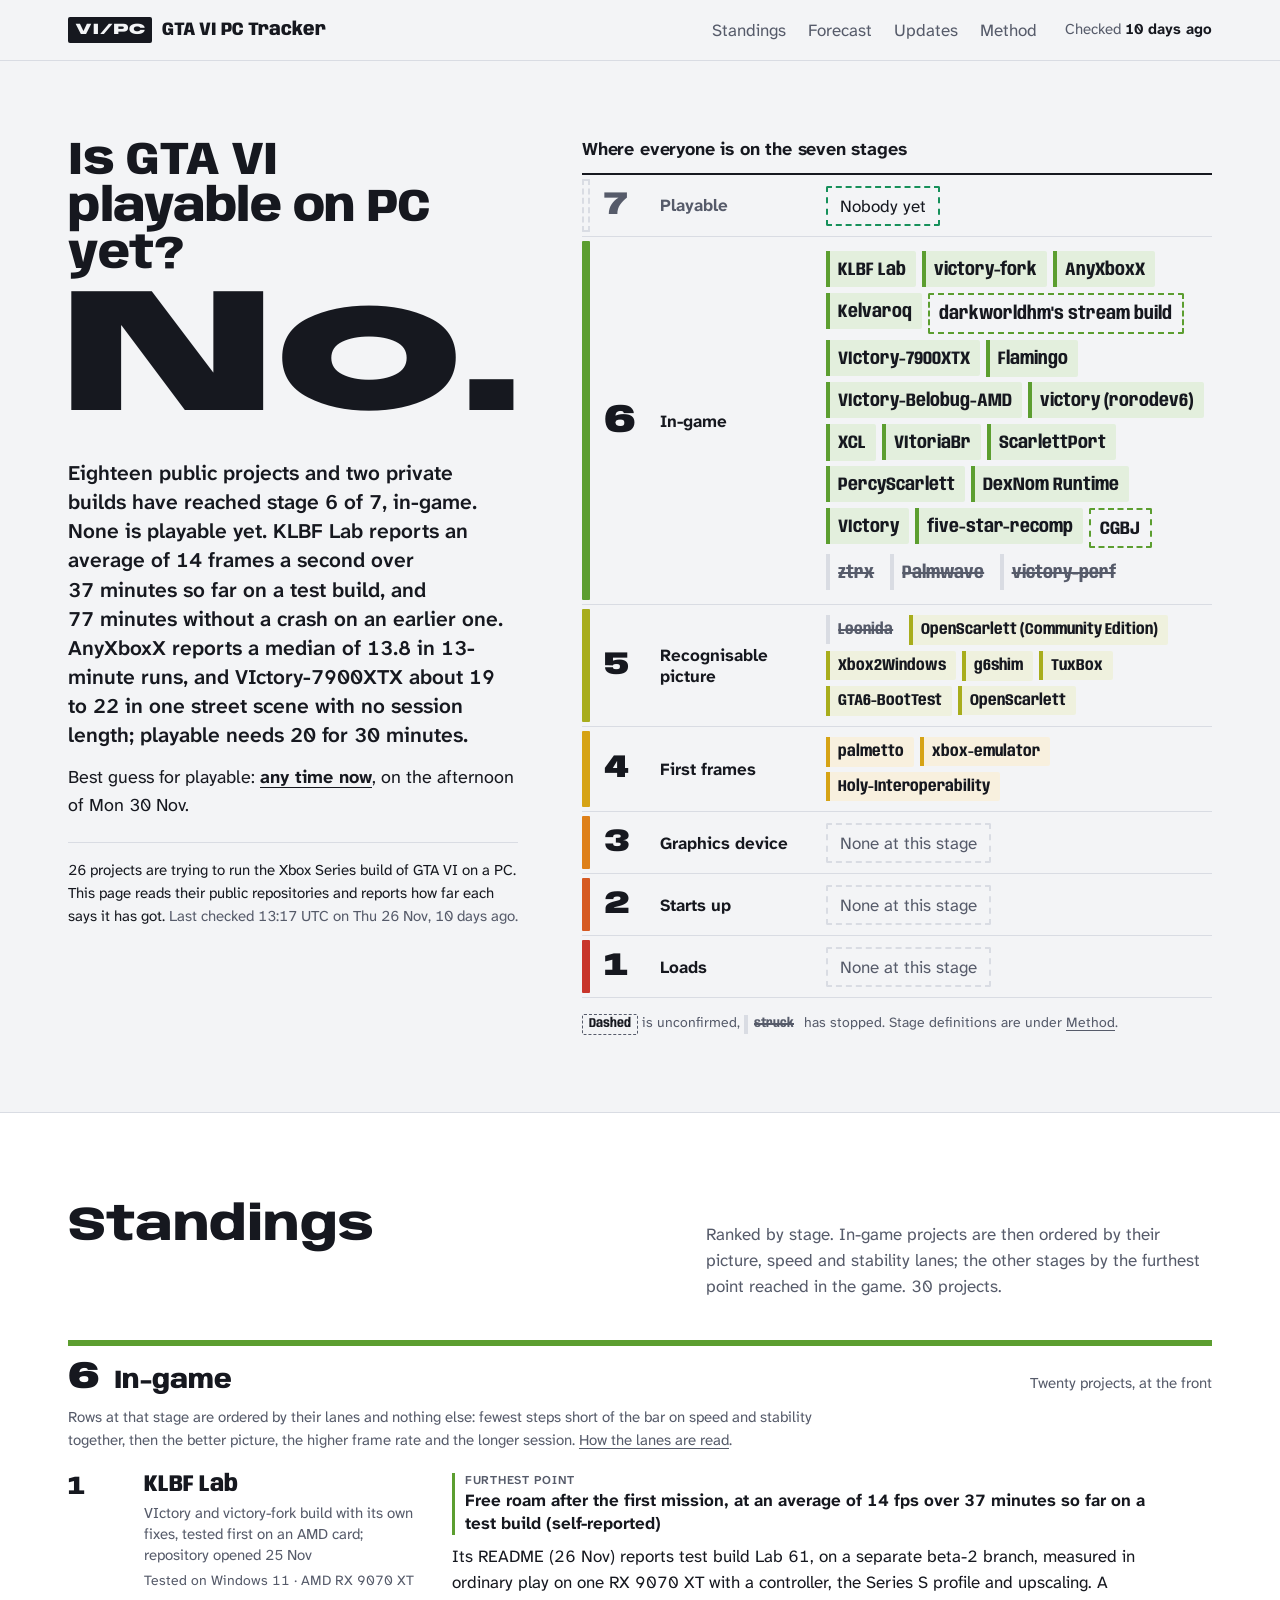
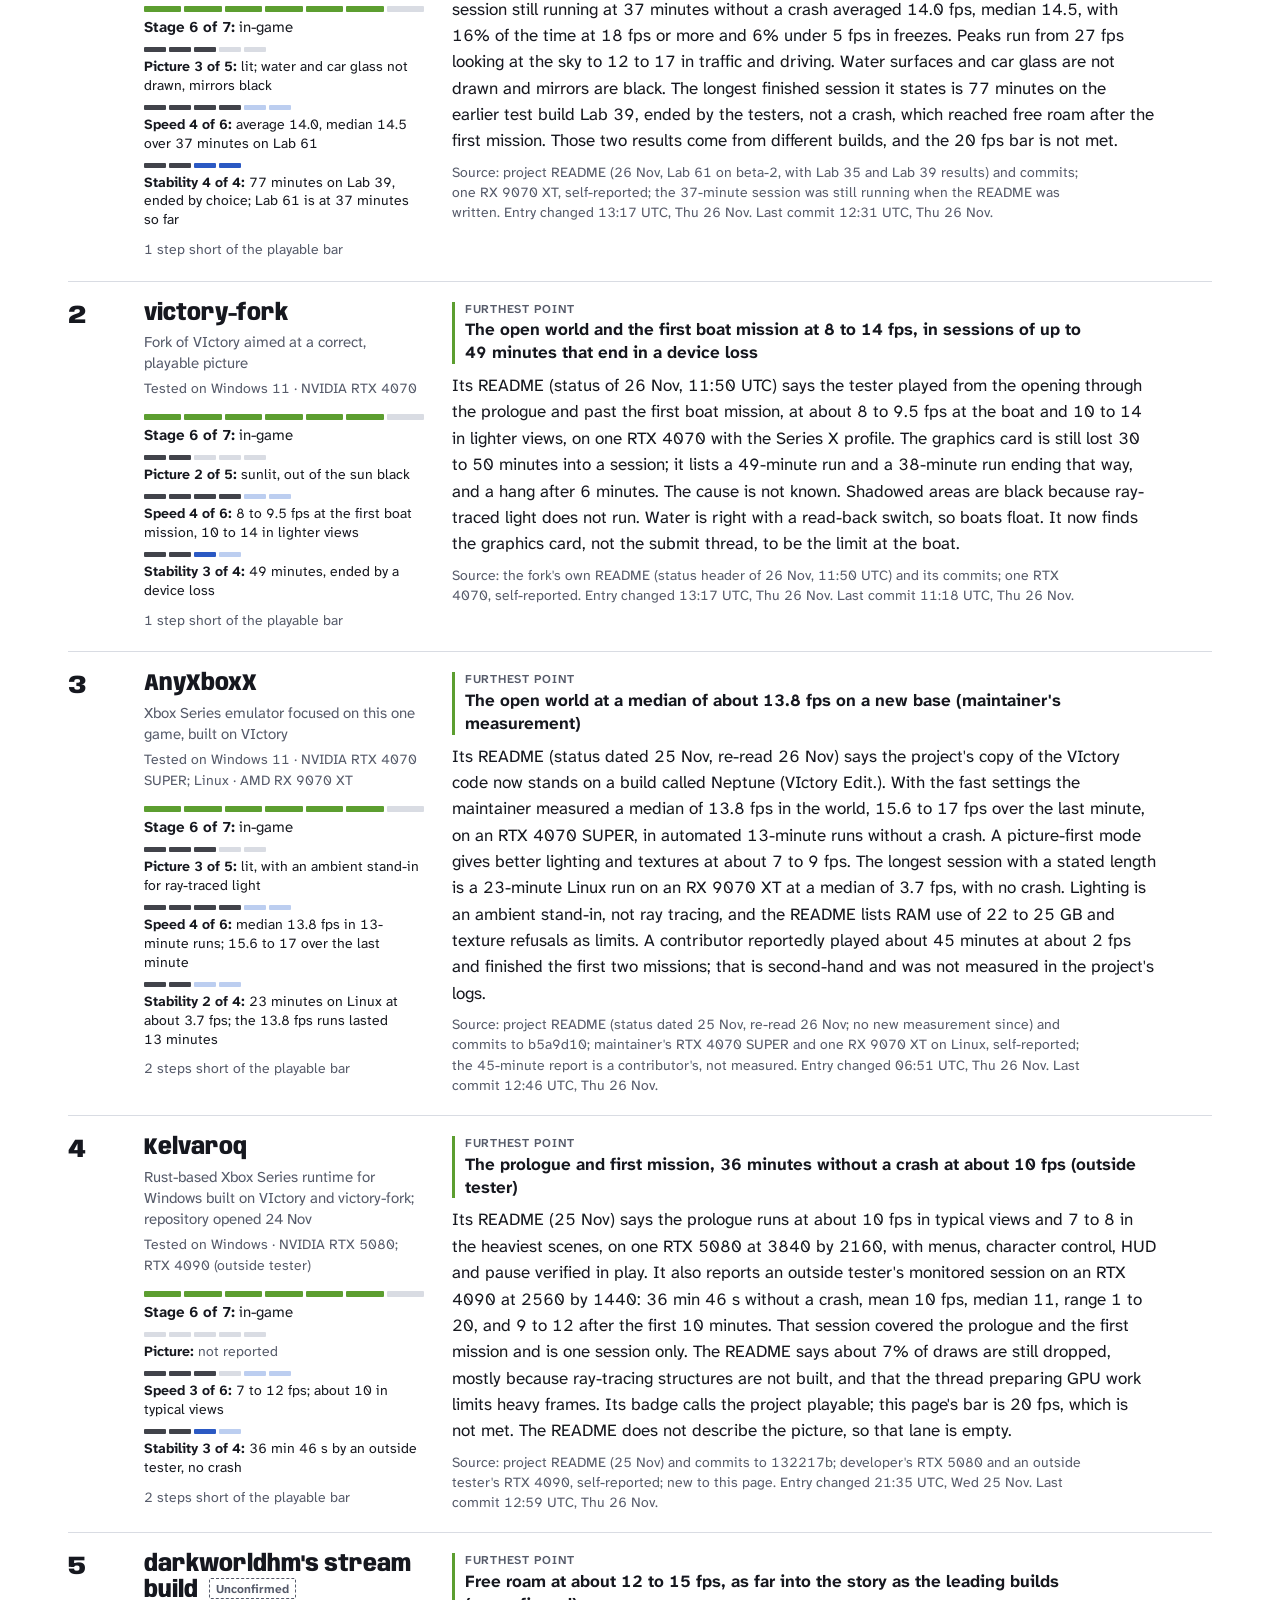
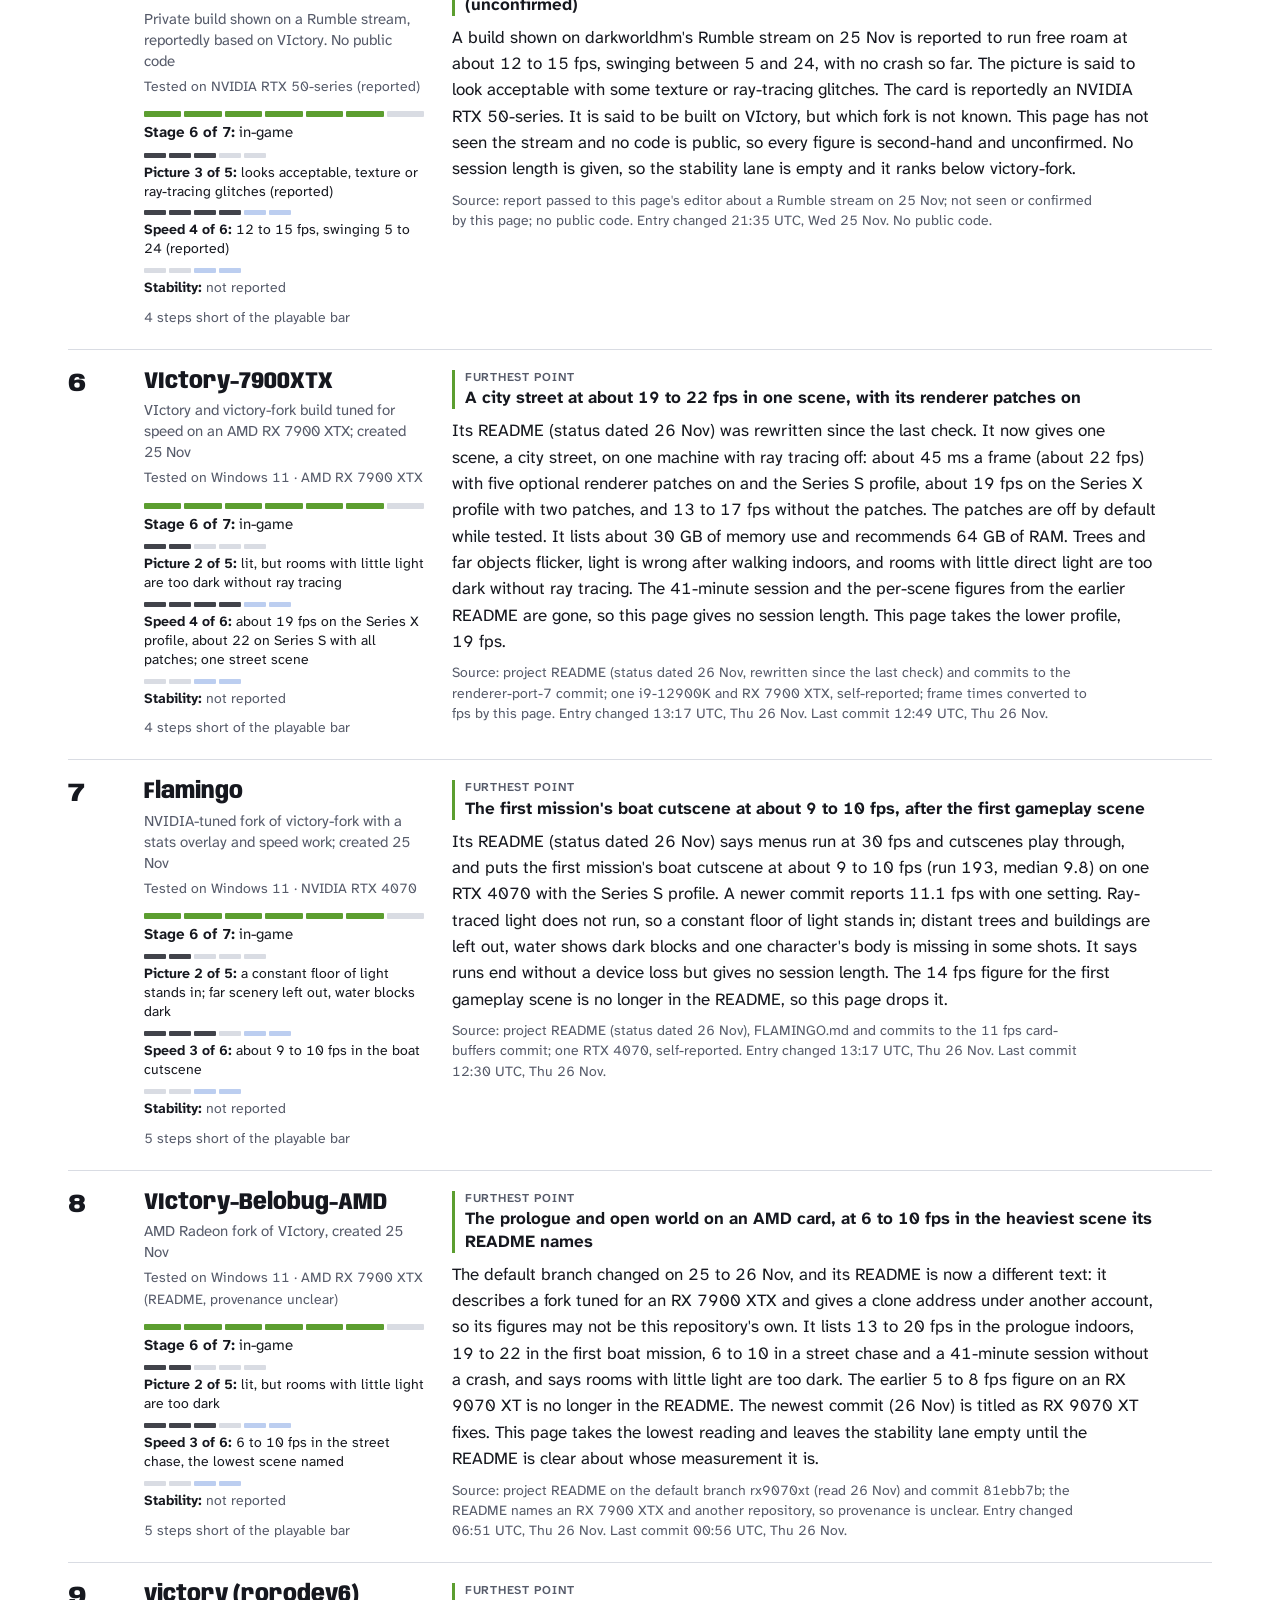
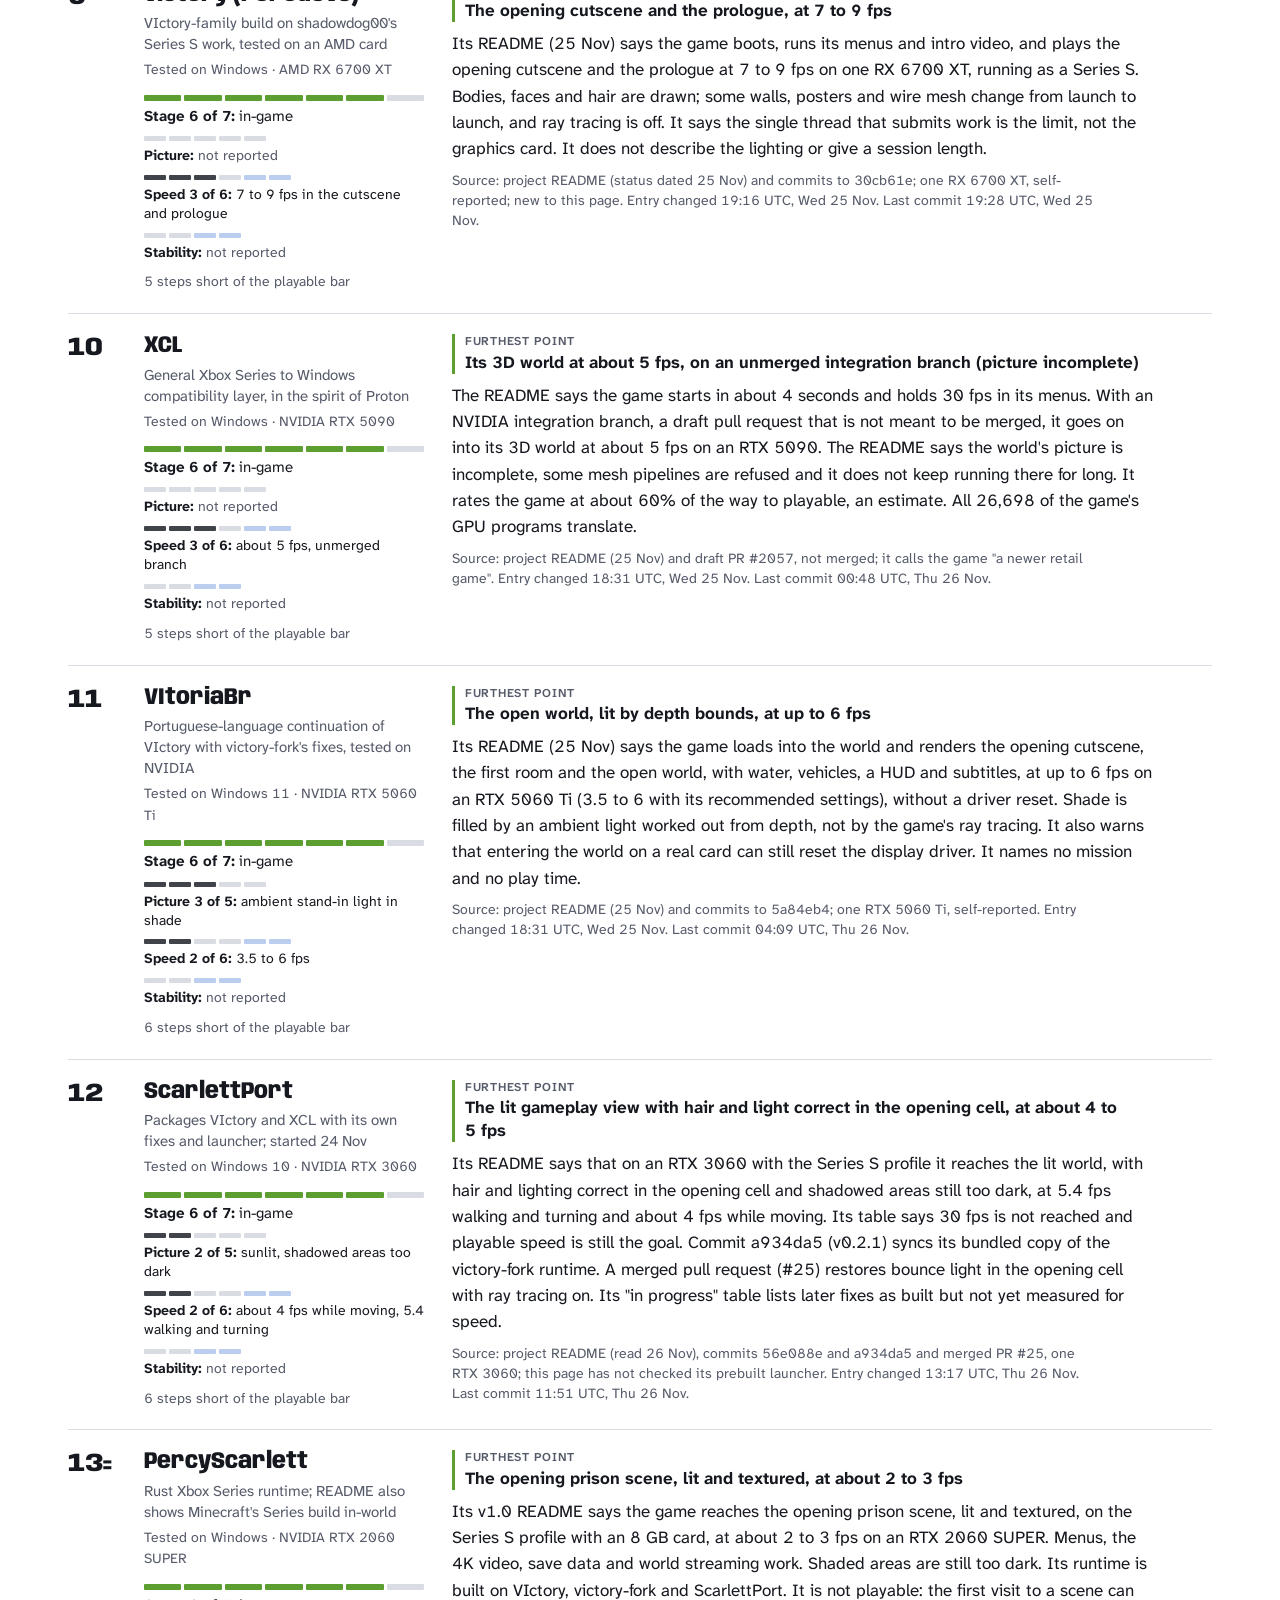
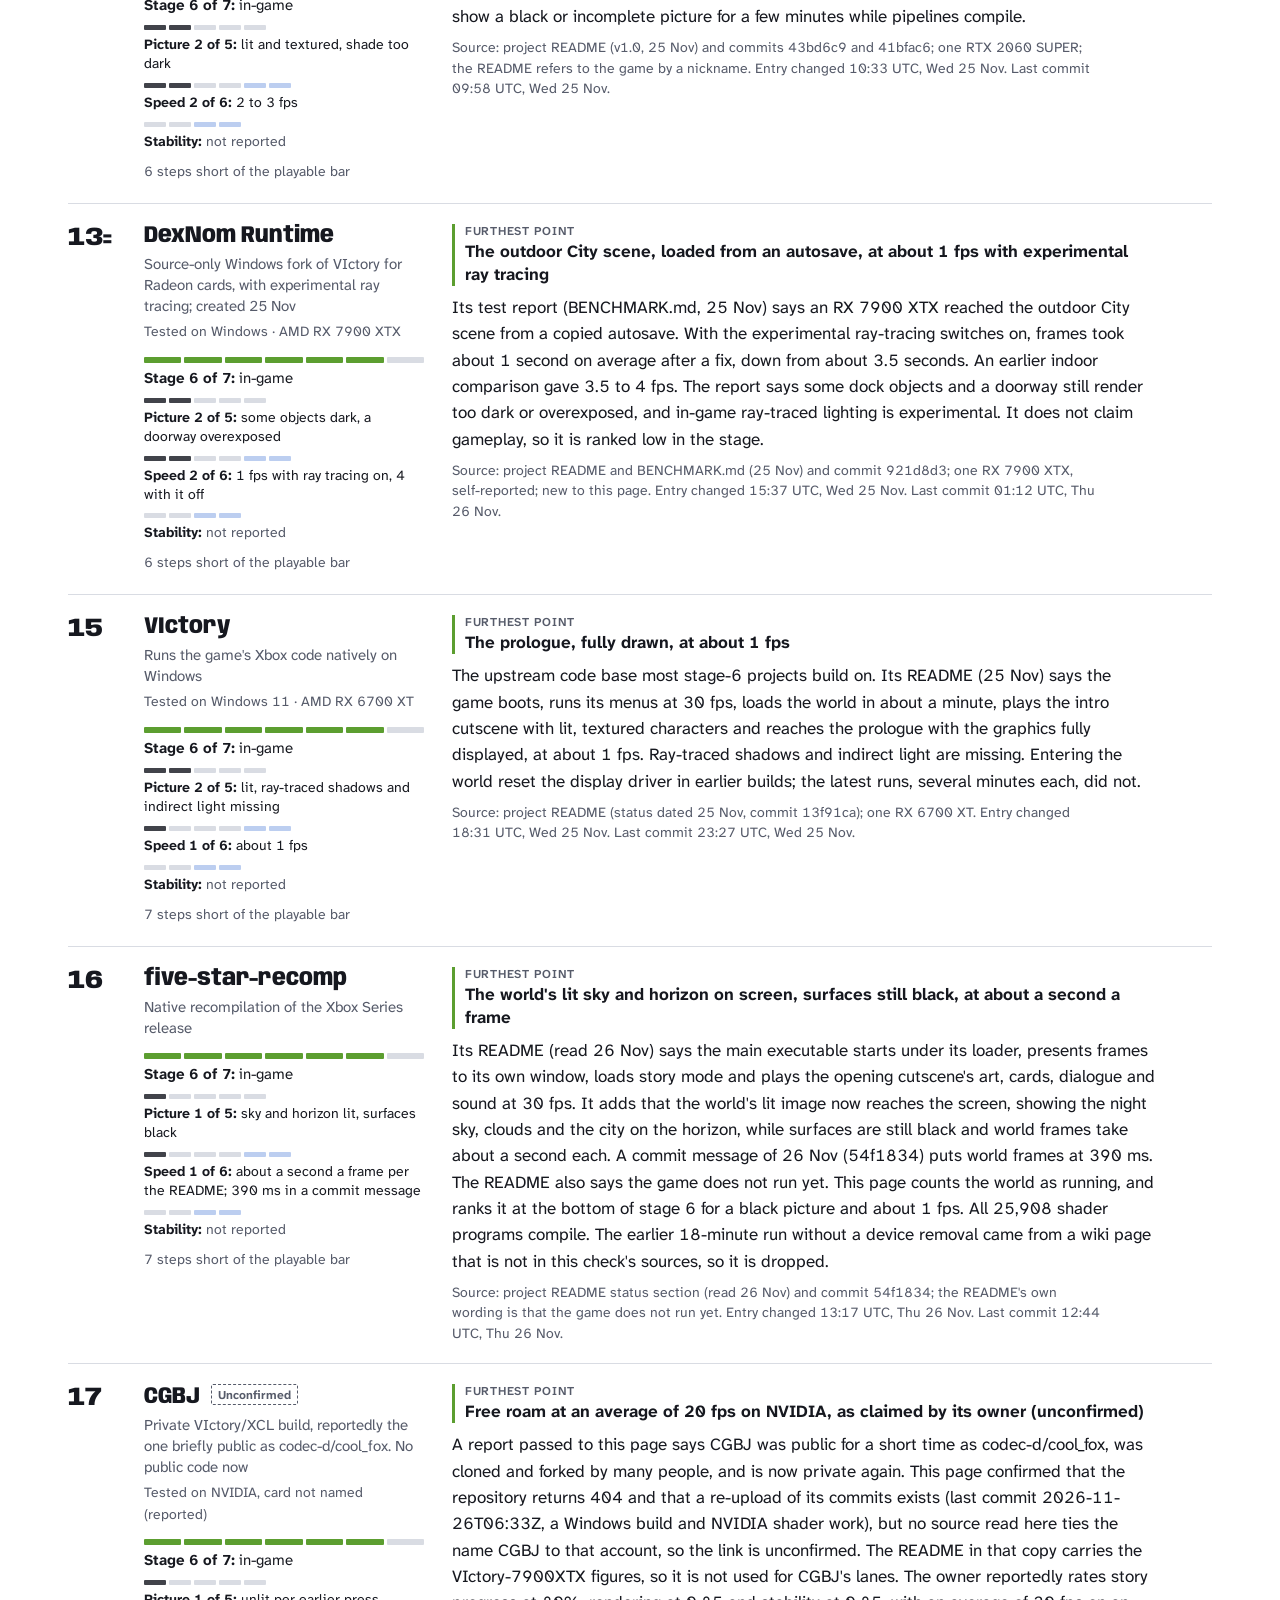
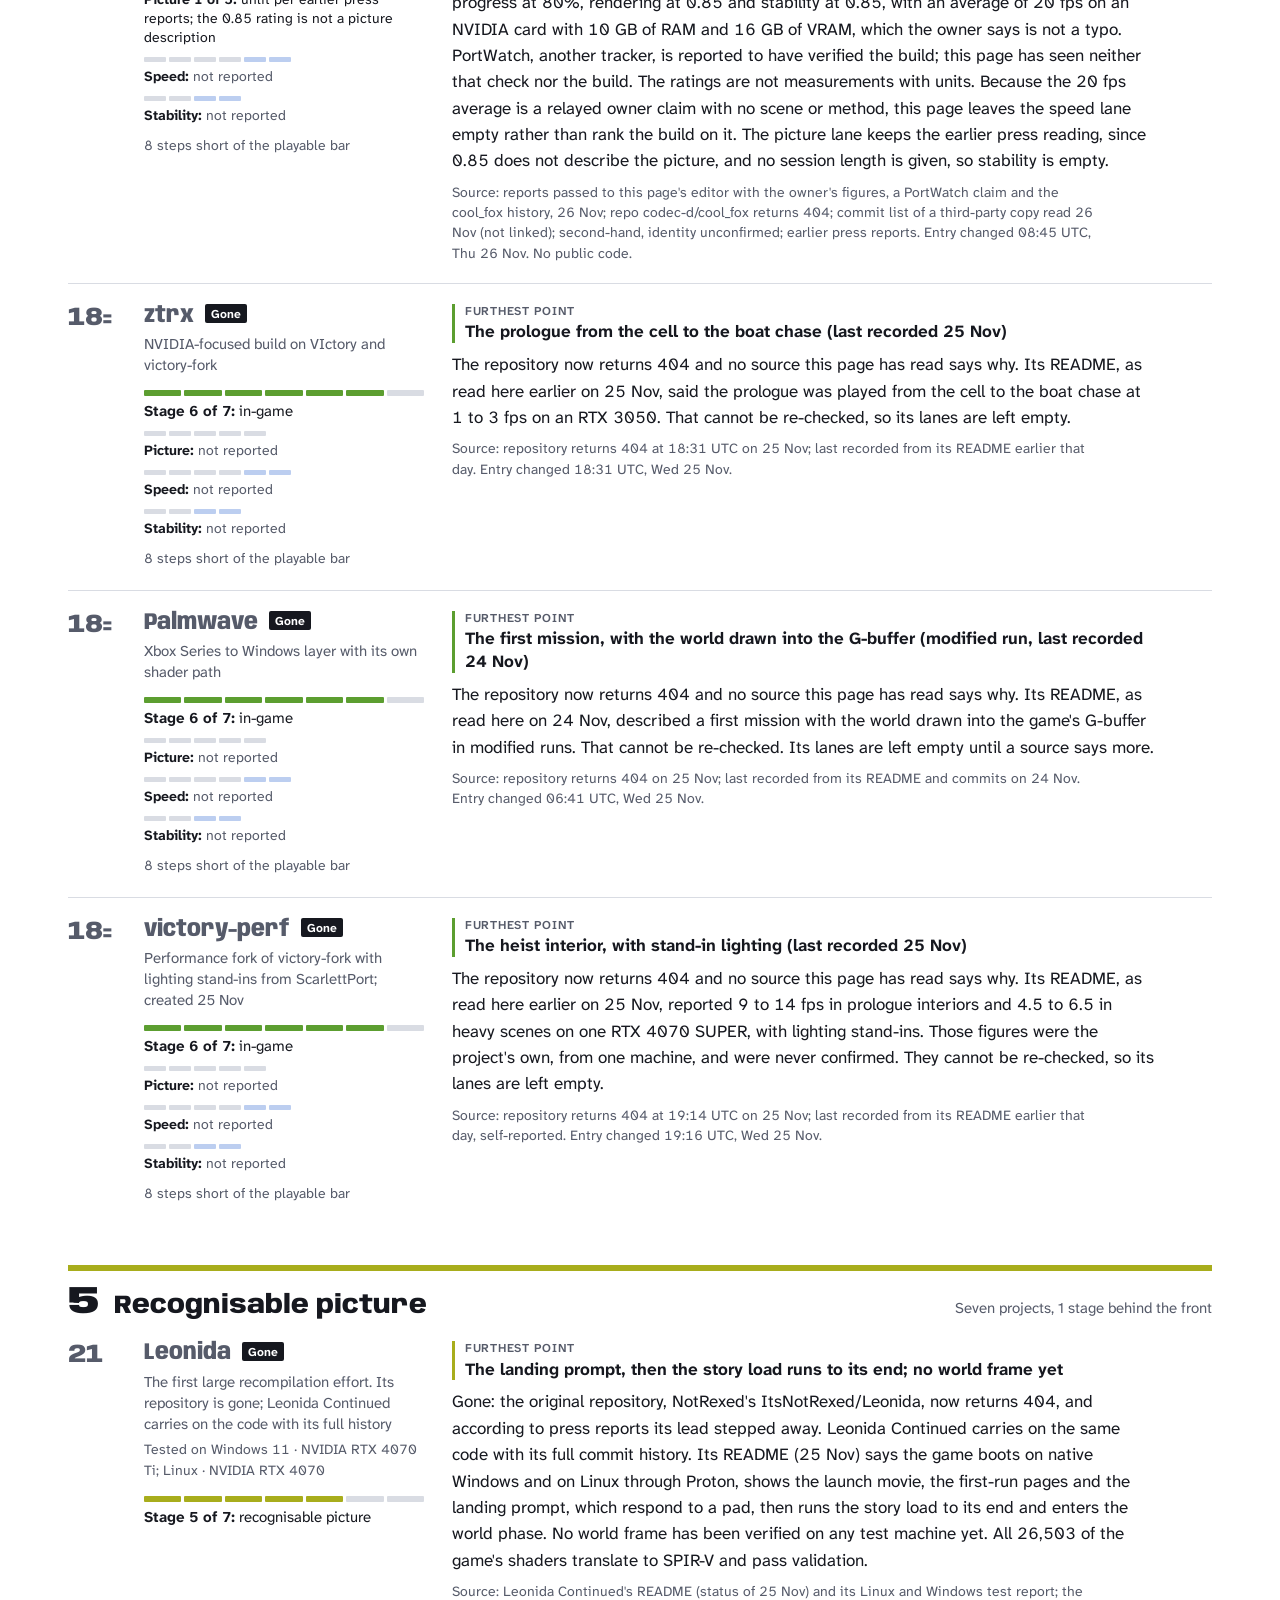
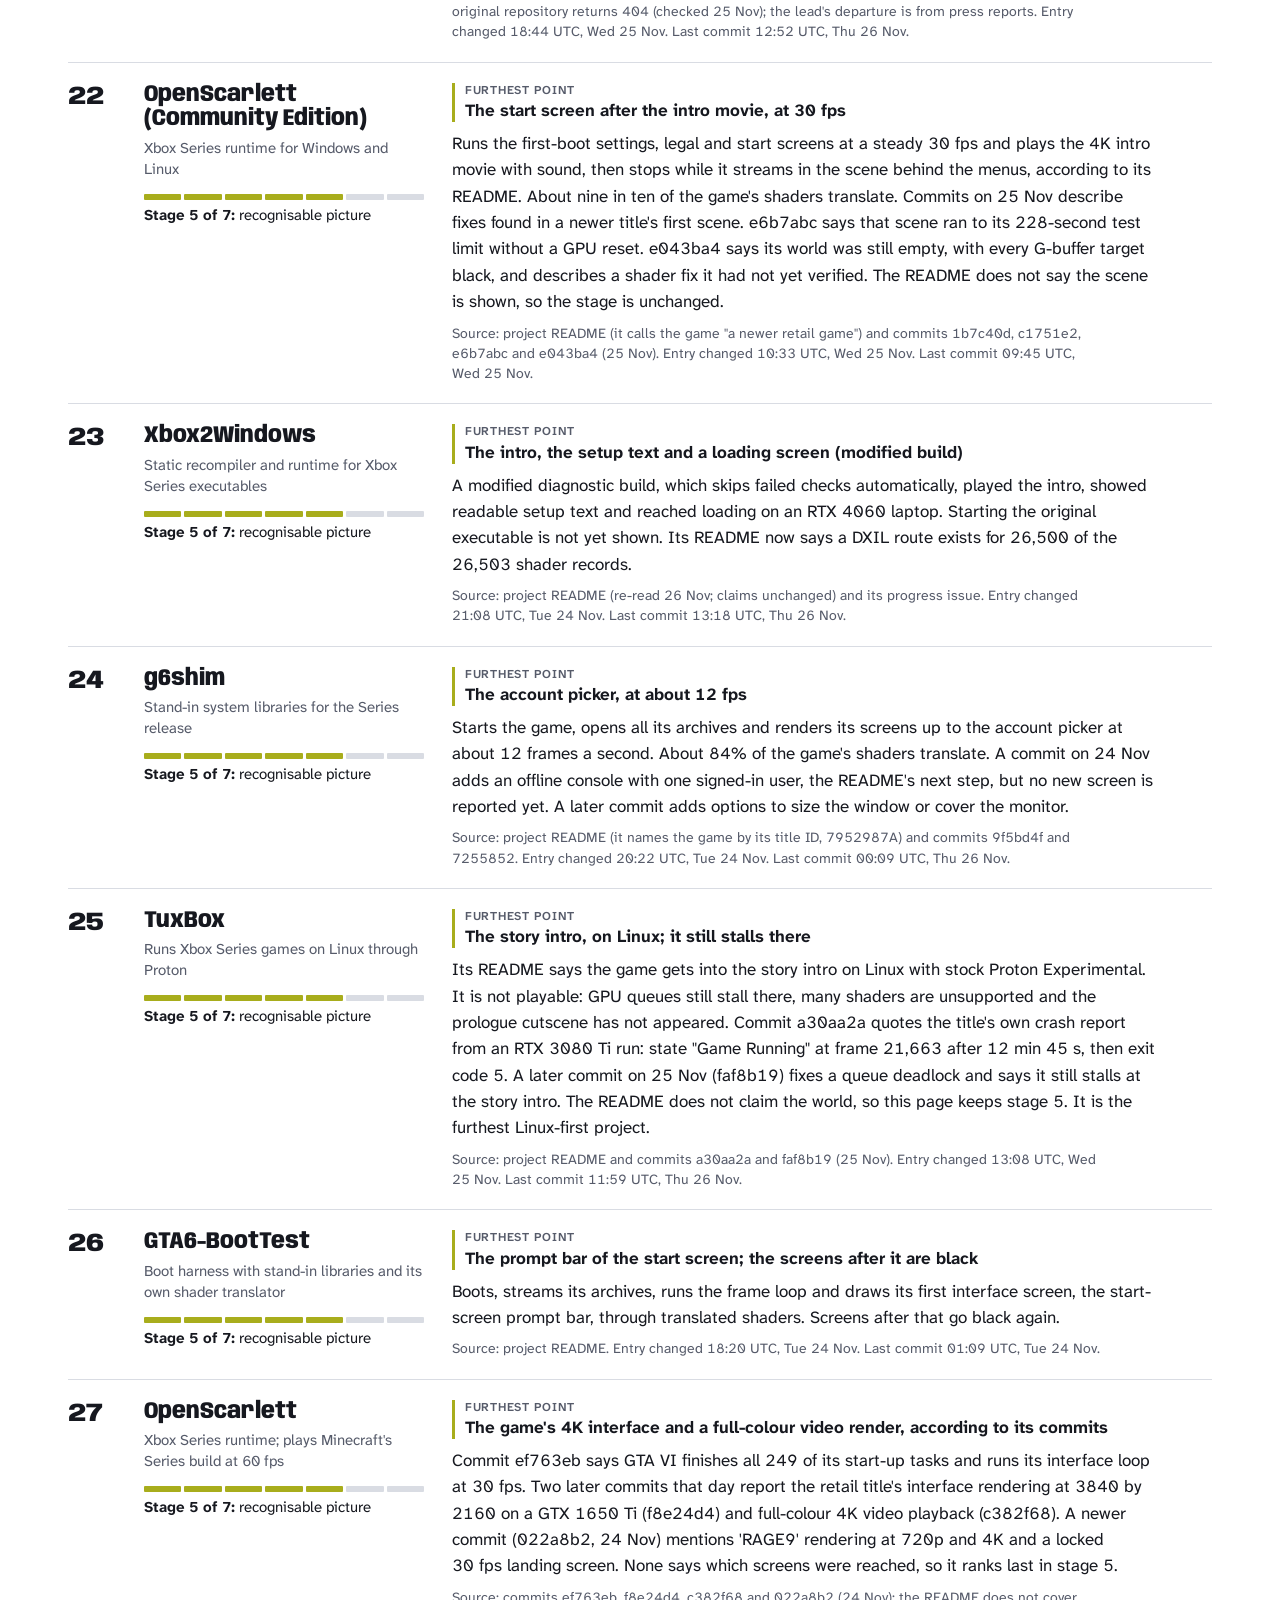
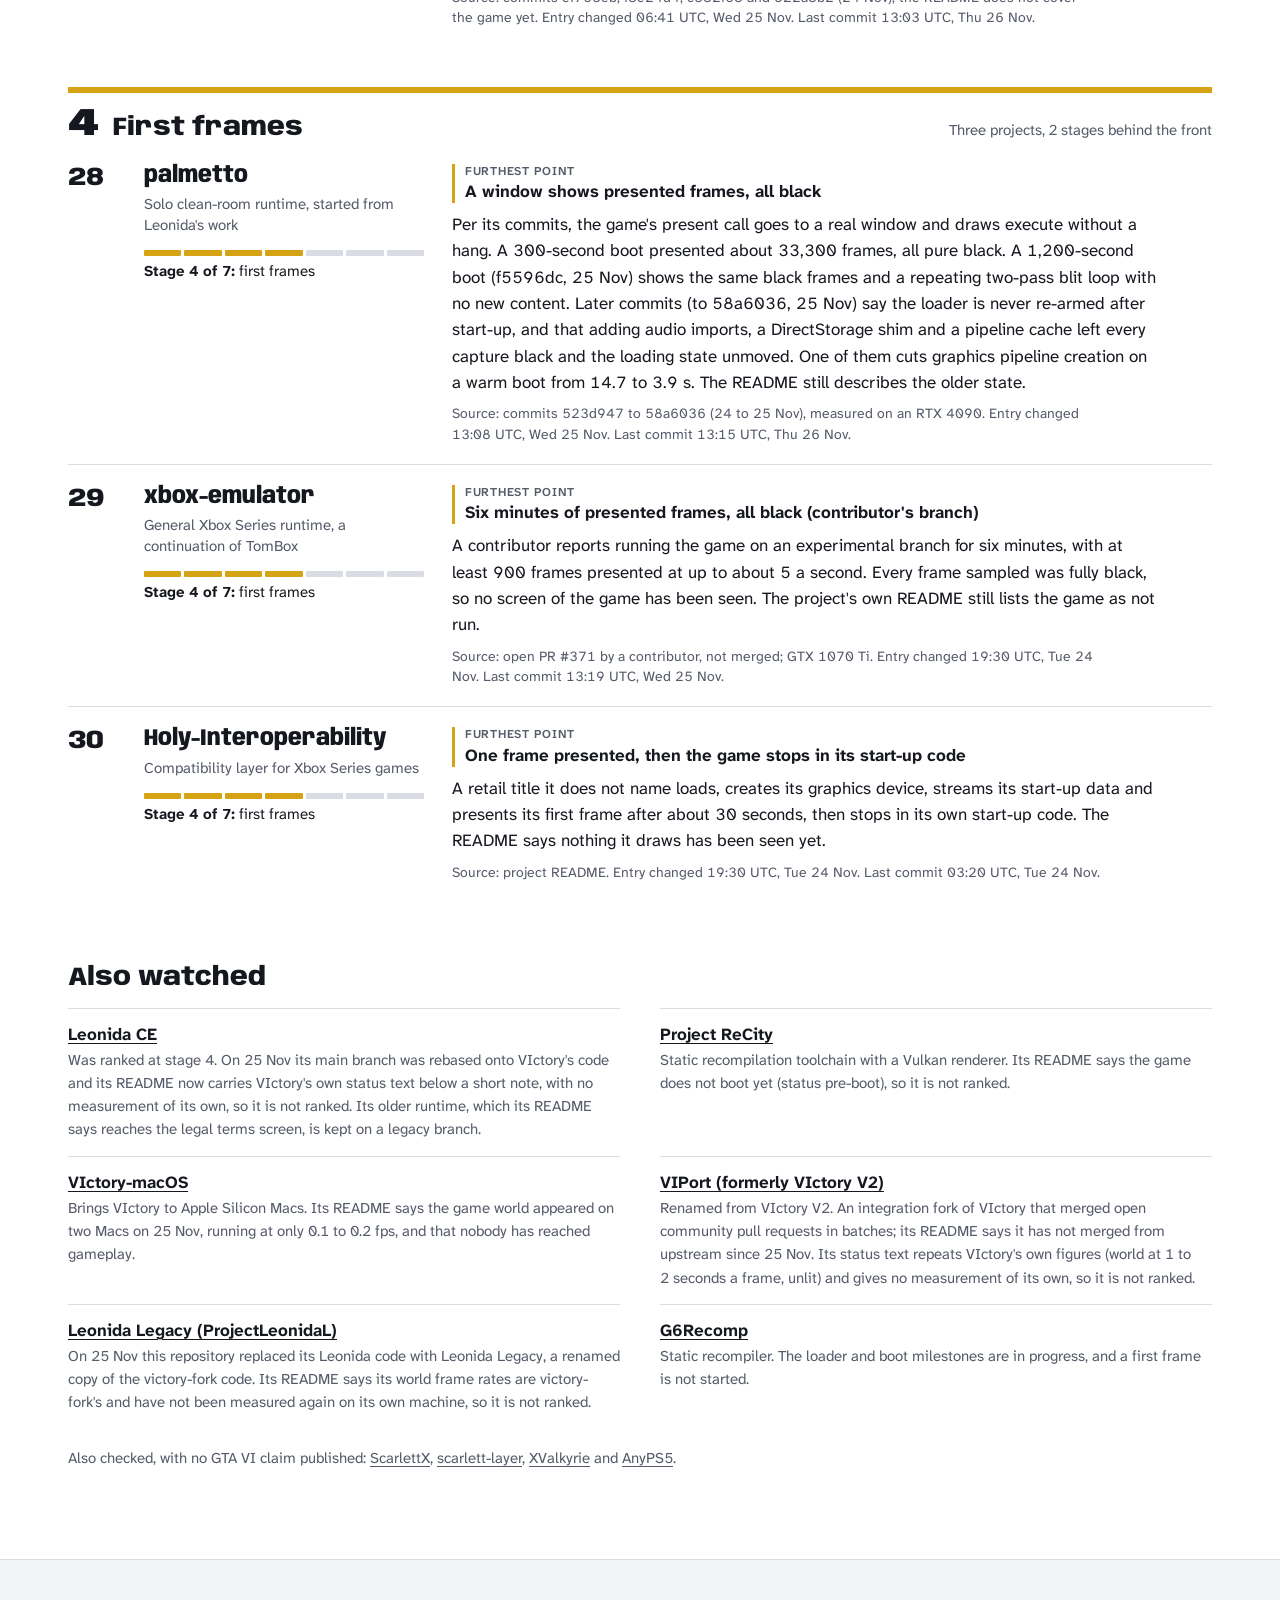
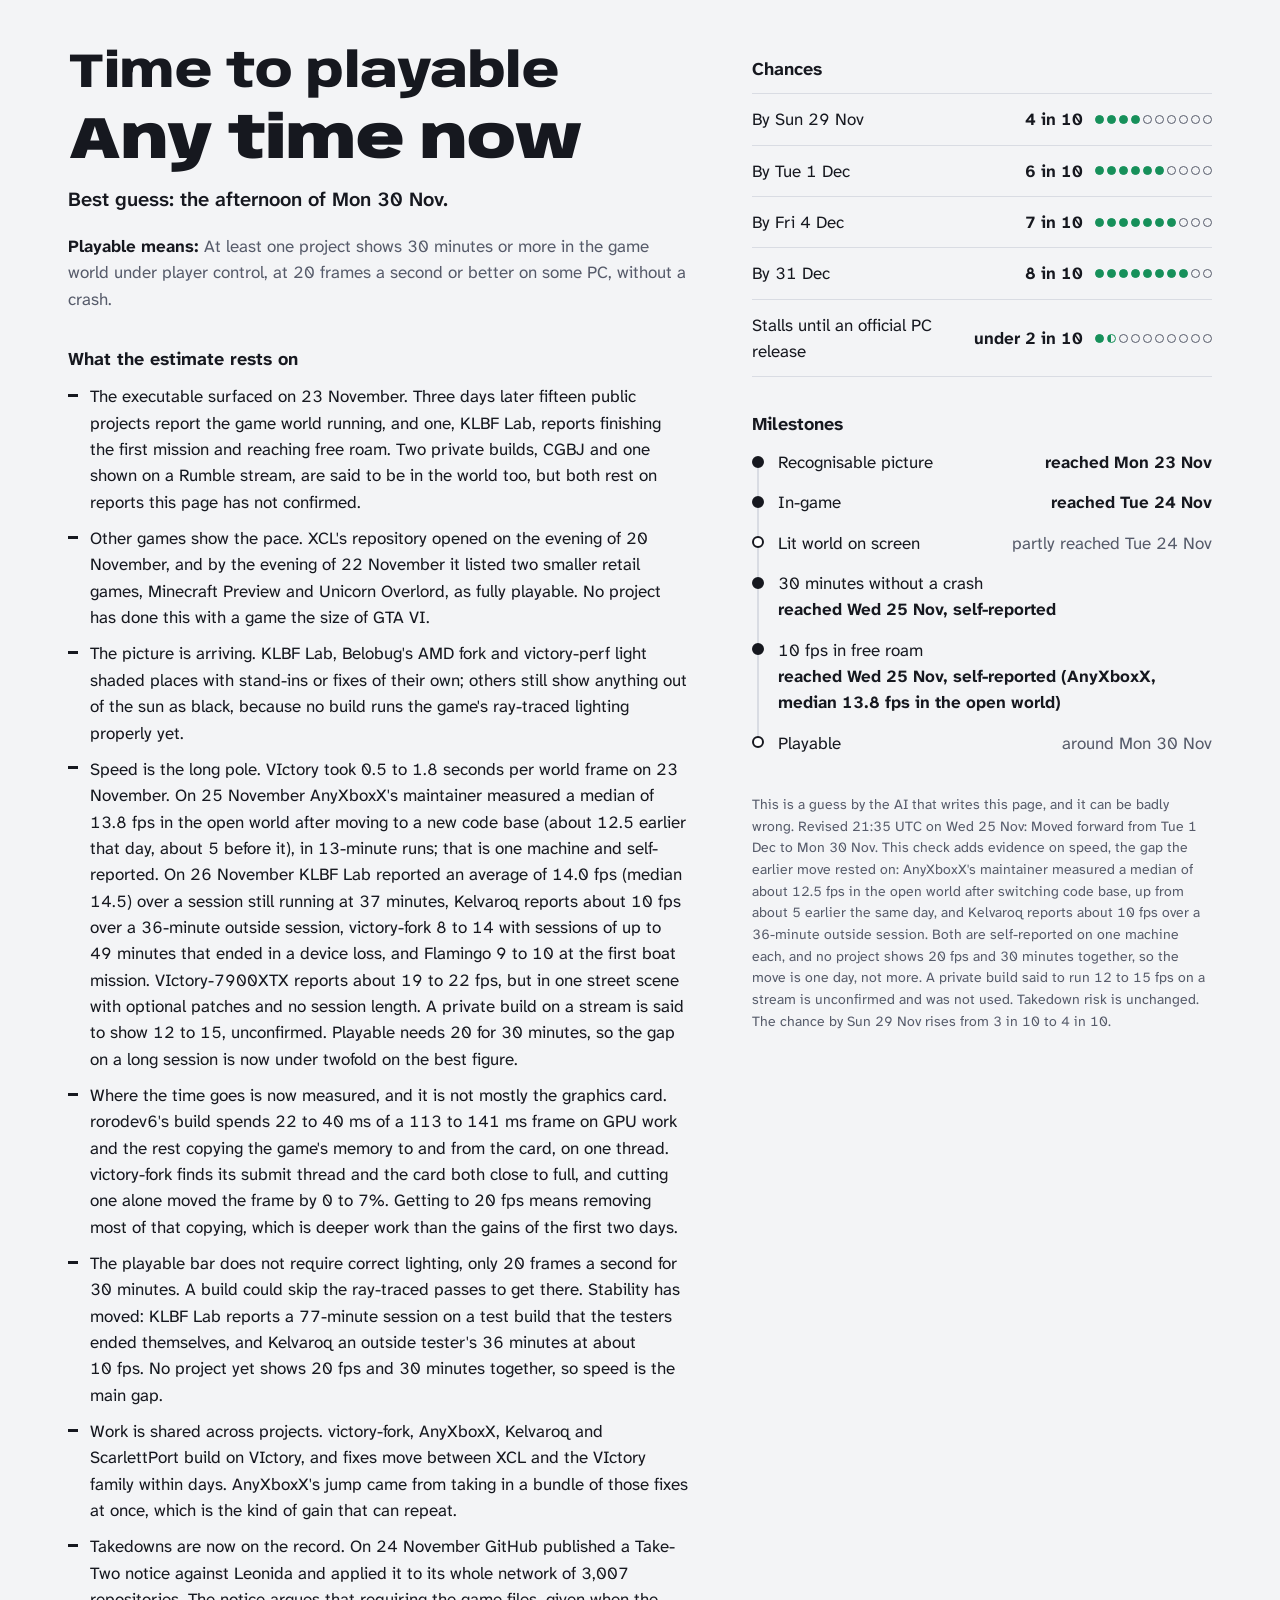
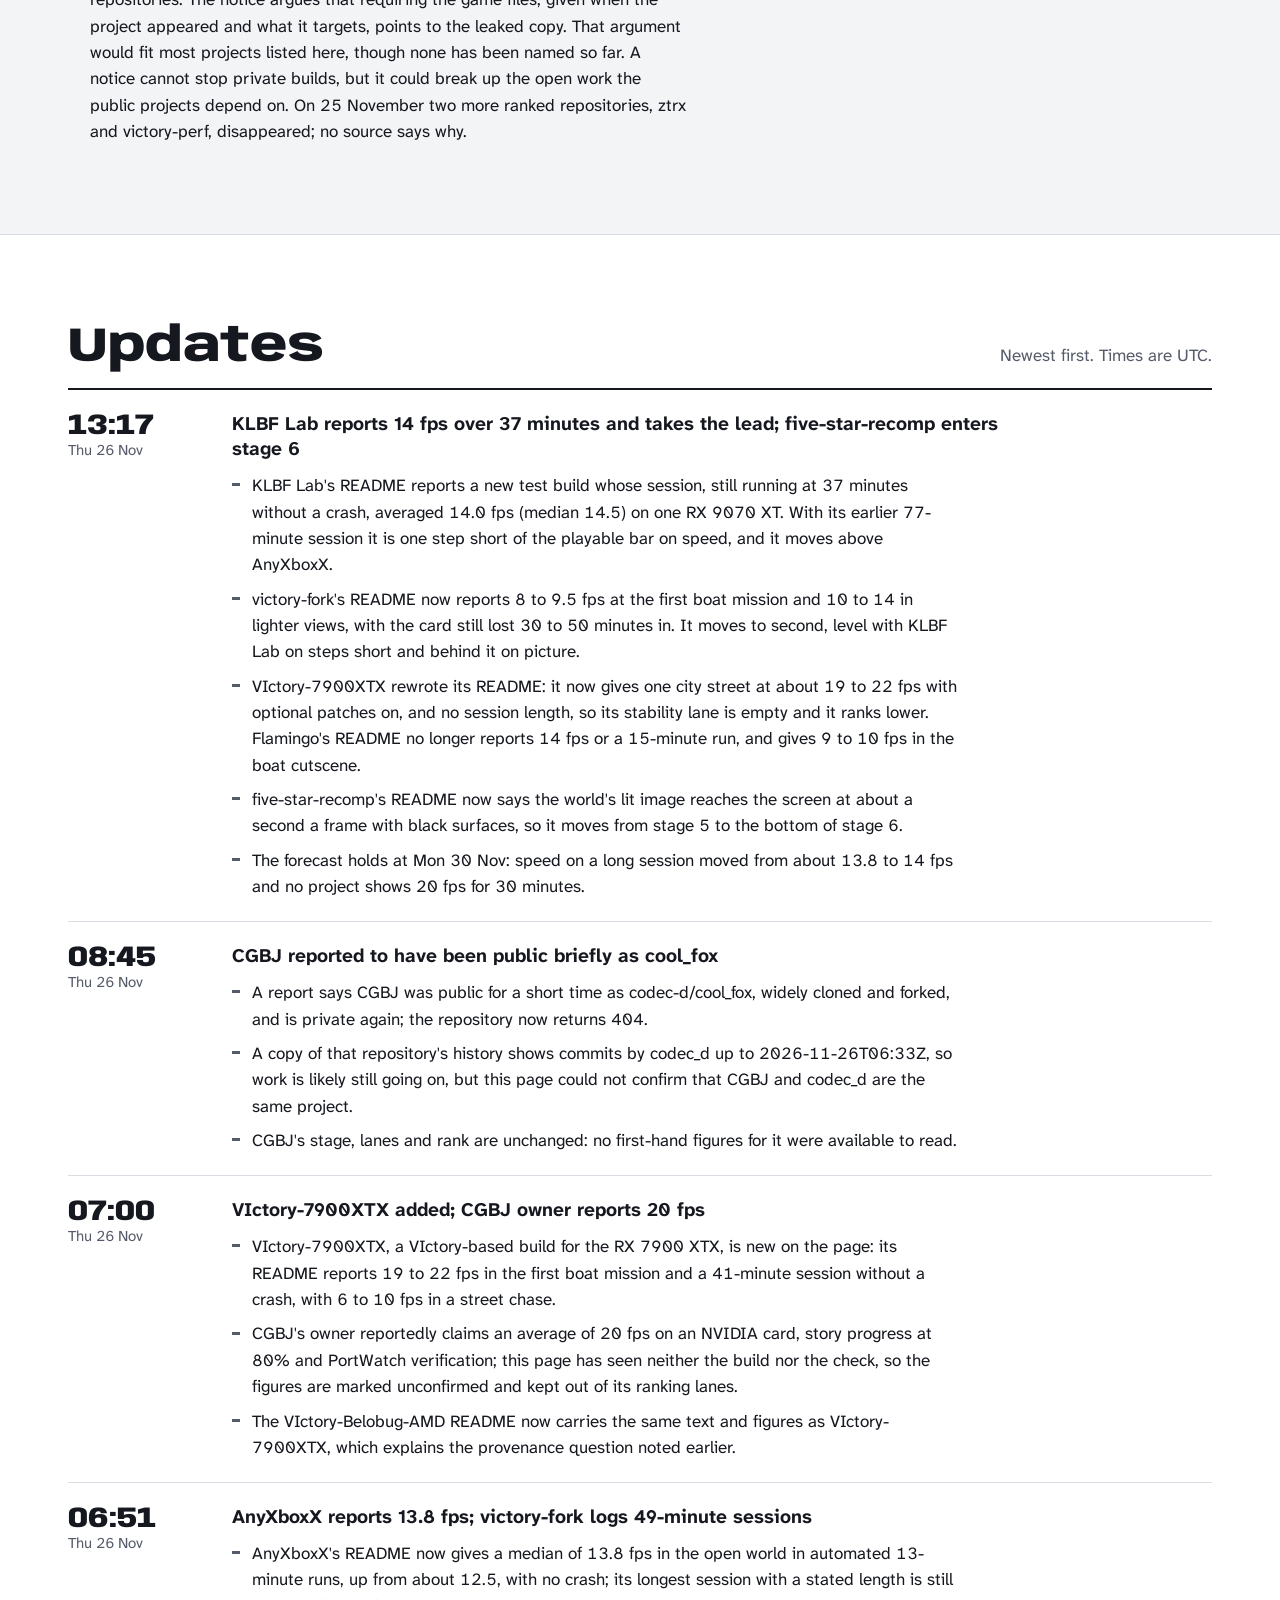
==== commit b17e4eea: "Update tracker: check at 2026-11-26T13:17:00Z" ====
--- a/index.html
+++ b/index.html
@@ -18,7 +18,7 @@
 <link rel="preconnect" href="https://fonts.gstatic.com" crossorigin>
 <link rel="stylesheet" href="https://fonts.googleapis.com/css2?family=Anybody:wdth,wght@50..150,400..900&family=Atkinson+Hyperlegible+Next:ital,wght@0,400;0,600;0,700;1,400&display=swap">
 <link rel="stylesheet" href="assets/site.css?v=f784089358">
-<script type="application/ld+json">{"@context":"https://schema.org","@type":"WebPage","name":"GTA VI PC Tracker","description":"Live standings of the unofficial projects trying to run the Xbox build of GTA VI on a PC: how far each has got, what changed, and a best guess at when it becomes playable.","url":"https://audixdev.github.io/americas-pc-tracker/","dateModified":"2026-11-26T08:45:00Z"}</script>
+<script type="application/ld+json">{"@context":"https://schema.org","@type":"WebPage","name":"GTA VI PC Tracker","description":"Live standings of the unofficial projects trying to run the Xbox build of GTA VI on a PC: how far each has got, what changed, and a best guess at when it becomes playable.","url":"https://audixdev.github.io/americas-pc-tracker/","dateModified":"2026-11-26T13:17:00Z"}</script>
 </head>
 <body>
 <a class="skip" href="#main">Skip to content</a>
@@ -32,7 +32,7 @@
       <a href="#updates">Updates</a>
       <a href="#method">Method</a>
     </nav>
-    <p class="top__checked">Checked <time class="js-ago" datetime="2026-11-26T08:45:00Z">08:45 UTC</time></p>
+    <p class="top__checked">Checked <time class="js-ago" datetime="2026-11-26T13:17:00Z">13:17 UTC</time></p>
   </div>
 </header>
 
@@ -42,16 +42,16 @@
       <div class="hero__words">
         <h1 id="hero-title">Is GTA&nbsp;VI playable on PC yet?</h1>
         <p class="hero__answer">No.</p>
-        <p class="hero__lead">Seventeen public projects and two private builds have reached stage&nbsp;6 of&nbsp;7, in-game. None is playable yet. AnyXboxX reports a median of 13.8&nbsp;frames a second in the open world in 13-minute runs, KLBF Lab 77&nbsp;minutes without a crash at 5 to 9, and Kelvaroq 36&nbsp;minutes at about 10; playable needs 20 for 30&nbsp;minutes.</p>
-        <p class="hero__eta">Best guess for playable: <a href="#forecast" class="js-countdown" data-target="2026-11-30T15:00:00Z" data-lower="1">about 4½ days</a>, on the afternoon of Mon 30 Nov.</p>
-        <p class="hero__how">26 projects are trying to run the Xbox Series build of GTA&nbsp;VI on a PC. This page reads their public repositories and reports how far each says it has got. <span class="quiet">Last checked <time datetime="2026-11-26T08:45:00Z">08:45 UTC on Thu 26 Nov</time><span class="js-ago-suffix" data-from="2026-11-26T08:45:00Z"></span>.</span></p>
+        <p class="hero__lead">Eighteen public projects and two private builds have reached stage&nbsp;6 of&nbsp;7, in-game. None is playable yet. KLBF Lab reports an average of 14&nbsp;frames a second over 37&nbsp;minutes so far on a test build, and 77&nbsp;minutes without a crash on an earlier one. AnyXboxX reports a median of 13.8 in 13-minute runs, and VIctory-7900XTX about 19 to 22 in one street scene with no session length; playable needs 20 for 30&nbsp;minutes.</p>
+        <p class="hero__eta">Best guess for playable: <a href="#forecast" class="js-countdown" data-target="2026-11-30T15:00:00Z" data-lower="1">about 4 days</a>, on the afternoon of Mon 30 Nov.</p>
+        <p class="hero__how">26 projects are trying to run the Xbox Series build of GTA&nbsp;VI on a PC. This page reads their public repositories and reports how far each says it has got. <span class="quiet">Last checked <time datetime="2026-11-26T13:17:00Z">13:17 UTC on Thu 26 Nov</time><span class="js-ago-suffix" data-from="2026-11-26T13:17:00Z"></span>.</span></p>
       </div>
       <div class="ladder-wrap">
         <h2 class="ladder__title">Where everyone is on the seven stages</h2>
         <ol class="ladder" reversed>
           <li class="rung stage-7"><span class="rung__n">7</span><span class="rung__name">Playable<span class="vh">: none</span></span><ul class="rung__who"><li class="rung__empty">Nobody yet</li></ul></li>
-          <li class="rung stage-6 is-reached is-front"><span class="rung__n">6</span><span class="rung__name">In-game<span class="vh">: 19 projects</span></span><ul class="rung__who"><li><a class="chip" href="#p-anyxboxx">AnyXboxX</a></li><li><a class="chip" href="#p-klbf-lab">KLBF Lab</a></li><li><a class="chip" href="#p-flamingo">Flamingo</a></li><li><a class="chip" href="#p-victory-fork">victory-fork</a></li><li><a class="chip" href="#p-victory-7900xtx">VIctory-7900XTX</a></li><li><a class="chip" href="#p-kelvaroq">Kelvaroq</a></li><li><a class="chip is-unverified" href="#p-darkworldhm-s-stream-build">darkworldhm&#x27;s stream build<span class="vh">, unconfirmed</span></a></li><li><a class="chip" href="#p-victory-belobug-amd">VIctory-Belobug-AMD</a></li><li><a class="chip" href="#p-victory-rorodev6">victory (rorodev6)</a></li><li><a class="chip" href="#p-xcl">XCL</a></li><li><a class="chip" href="#p-vitoriabr">VItoriaBr</a></li><li><a class="chip" href="#p-scarlettport">ScarlettPort</a></li><li><a class="chip" href="#p-percyscarlett">PercyScarlett</a></li><li><a class="chip" href="#p-dexnom-runtime">DexNom Runtime</a></li><li><a class="chip" href="#p-victory">VIctory</a></li><li><a class="chip is-unverified" href="#p-cgbj">CGBJ<span class="vh">, unconfirmed</span></a></li><li><a class="chip is-out" href="#p-ztrx">ztrx<span class="vh">, gone</span></a></li><li><a class="chip is-out" href="#p-palmwave">Palmwave<span class="vh">, gone</span></a></li><li><a class="chip is-out" href="#p-victory-perf">victory-perf<span class="vh">, gone</span></a></li></ul></li>
-          <li class="rung stage-5 is-reached"><span class="rung__n">5</span><span class="rung__name">Recognisable picture<span class="vh">: 8 projects</span></span><ul class="rung__who"><li><a class="chip" href="#p-five-star-recomp">five-star-recomp</a></li><li><a class="chip is-out" href="#p-leonida">Leonida<span class="vh">, gone</span></a></li><li><a class="chip" href="#p-openscarlett-community-edition">OpenScarlett (Community Edition)</a></li><li><a class="chip" href="#p-xbox2windows">Xbox2Windows</a></li><li><a class="chip" href="#p-g6shim">g6shim</a></li><li><a class="chip" href="#p-tuxbox">TuxBox</a></li><li><a class="chip" href="#p-gta6-boottest">GTA6-BootTest</a></li><li><a class="chip" href="#p-openscarlett">OpenScarlett</a></li></ul></li>
+          <li class="rung stage-6 is-reached is-front"><span class="rung__n">6</span><span class="rung__name">In-game<span class="vh">: 20 projects</span></span><ul class="rung__who"><li><a class="chip" href="#p-klbf-lab">KLBF Lab</a></li><li><a class="chip" href="#p-victory-fork">victory-fork</a></li><li><a class="chip" href="#p-anyxboxx">AnyXboxX</a></li><li><a class="chip" href="#p-kelvaroq">Kelvaroq</a></li><li><a class="chip is-unverified" href="#p-darkworldhm-s-stream-build">darkworldhm&#x27;s stream build<span class="vh">, unconfirmed</span></a></li><li><a class="chip" href="#p-victory-7900xtx">VIctory-7900XTX</a></li><li><a class="chip" href="#p-flamingo">Flamingo</a></li><li><a class="chip" href="#p-victory-belobug-amd">VIctory-Belobug-AMD</a></li><li><a class="chip" href="#p-victory-rorodev6">victory (rorodev6)</a></li><li><a class="chip" href="#p-xcl">XCL</a></li><li><a class="chip" href="#p-vitoriabr">VItoriaBr</a></li><li><a class="chip" href="#p-scarlettport">ScarlettPort</a></li><li><a class="chip" href="#p-percyscarlett">PercyScarlett</a></li><li><a class="chip" href="#p-dexnom-runtime">DexNom Runtime</a></li><li><a class="chip" href="#p-victory">VIctory</a></li><li><a class="chip" href="#p-five-star-recomp">five-star-recomp</a></li><li><a class="chip is-unverified" href="#p-cgbj">CGBJ<span class="vh">, unconfirmed</span></a></li><li><a class="chip is-out" href="#p-ztrx">ztrx<span class="vh">, gone</span></a></li><li><a class="chip is-out" href="#p-palmwave">Palmwave<span class="vh">, gone</span></a></li><li><a class="chip is-out" href="#p-victory-perf">victory-perf<span class="vh">, gone</span></a></li></ul></li>
+          <li class="rung stage-5 is-reached"><span class="rung__n">5</span><span class="rung__name">Recognisable picture<span class="vh">: 7 projects</span></span><ul class="rung__who"><li><a class="chip is-out" href="#p-leonida">Leonida<span class="vh">, gone</span></a></li><li><a class="chip" href="#p-openscarlett-community-edition">OpenScarlett (Community Edition)</a></li><li><a class="chip" href="#p-xbox2windows">Xbox2Windows</a></li><li><a class="chip" href="#p-g6shim">g6shim</a></li><li><a class="chip" href="#p-tuxbox">TuxBox</a></li><li><a class="chip" href="#p-gta6-boottest">GTA6-BootTest</a></li><li><a class="chip" href="#p-openscarlett">OpenScarlett</a></li></ul></li>
           <li class="rung stage-4 is-reached"><span class="rung__n">4</span><span class="rung__name">First frames<span class="vh">: 3 projects</span></span><ul class="rung__who"><li><a class="chip" href="#p-palmetto">palmetto</a></li><li><a class="chip" href="#p-xbox-emulator">xbox-emulator</a></li><li><a class="chip" href="#p-holy-interoperability">Holy-Interoperability</a></li></ul></li>
           <li class="rung stage-3 is-reached"><span class="rung__n">3</span><span class="rung__name">Graphics device<span class="vh">: none</span></span><ul class="rung__who"><li class="rung__empty">None at this stage</li></ul></li>
           <li class="rung stage-2 is-reached"><span class="rung__n">2</span><span class="rung__name">Starts up<span class="vh">: none</span></span><ul class="rung__who"><li class="rung__empty">None at this stage</li></ul></li>
@@ -69,11 +69,51 @@
         <p class="sec-head__note">Ranked by stage. In-game projects are then ordered by their picture, speed and stability lanes; the other stages by the furthest point reached in the game. 30 projects.</p>
       </div>
       <section class="group stage-6" aria-labelledby="g6">
-        <h3 id="g6" class="group__head"><span class="group__n">6</span> <span class="group__name">In-game</span> <span class="group__count">Nineteen projects, at the front</span></h3>
+        <h3 id="g6" class="group__head"><span class="group__n">6</span> <span class="group__name">In-game</span> <span class="group__count">Twenty projects, at the front</span></h3>
         <p class="group__note">Rows at that stage are ordered by their lanes and nothing else: fewest steps short of the bar on speed and stability together, then the better picture, the higher frame rate and the longer session. <a href="#lanes">How the lanes are read</a>.</p>
         <ol class="group__list">
+          <li class="entry" id="p-klbf-lab">
+            <p class="entry__pos"><span class="vh">Position </span>1</p>
+            <div class="entry__who">
+              <h4><a class="name" href="https://github.com/PastiiJay/klbf-lab" rel="noopener">KLBF Lab</a></h4>
+              <p class="entry__tagline">VIctory and victory-fork build with its own fixes, tested first on an AMD card; repository opened 25 Nov</p>
+              <p class="entry__tested">Tested on Windows 11 · AMD RX 9070 XT</p>
+              <div class="gauges">
+                <div class="gauge gauge--stage"><span class="meter meter--stage" aria-hidden="true"><span class="meter__seg is-on"></span><span class="meter__seg is-on"></span><span class="meter__seg is-on"></span><span class="meter__seg is-on"></span><span class="meter__seg is-on"></span><span class="meter__seg is-on"></span><span class="meter__seg"></span></span><p><b>Stage 6 of 7:</b> in-game</p></div>
+                <div class="gauge gauge--lane"><span class="meter" aria-hidden="true"><span class="meter__seg is-on"></span><span class="meter__seg is-on"></span><span class="meter__seg is-on"></span><span class="meter__seg"></span><span class="meter__seg"></span></span><p><b>Picture 3 of 5:</b> lit; water and car glass not drawn, mirrors black</p></div>
+                <div class="gauge gauge--lane"><span class="meter" aria-hidden="true"><span class="meter__seg is-on"></span><span class="meter__seg is-on"></span><span class="meter__seg is-on"></span><span class="meter__seg is-on"></span><span class="meter__seg is-bar"></span><span class="meter__seg is-bar"></span></span><p><b>Speed 4 of 6:</b> average 14.0, median 14.5 over 37&nbsp;minutes on Lab 61</p></div>
+                <div class="gauge gauge--lane"><span class="meter" aria-hidden="true"><span class="meter__seg is-on"></span><span class="meter__seg is-on"></span><span class="meter__seg is-bar is-on"></span><span class="meter__seg is-bar is-on"></span></span><p><b>Stability 4 of 4:</b> 77&nbsp;minutes on Lab 39, ended by choice; Lab 61 is at 37&nbsp;minutes so far</p></div>
+                <p class="gauges__short">1 step short of the playable bar</p>
+              </div>
+            </div>
+            <div class="entry__status">
+              <p class="entry__furthest"><span class="entry__label">Furthest point</span> Free roam after the first mission, at an average of 14&nbsp;fps over 37&nbsp;minutes so far on a test build (self-reported)</p>
+              <p>Its README (26 Nov) reports test build Lab 61, on a separate beta-2 branch, measured in ordinary play on one RX 9070 XT with a controller, the Series S profile and upscaling. A session still running at 37&nbsp;minutes without a crash averaged 14.0&nbsp;fps, median 14.5, with 16% of the time at 18&nbsp;fps or more and 6% under 5&nbsp;fps in freezes. Peaks run from 27&nbsp;fps looking at the sky to 12 to 17 in traffic and driving. Water surfaces and car glass are not drawn and mirrors are black. The longest finished session it states is 77&nbsp;minutes on the earlier test build Lab 39, ended by the testers, not a crash, which reached free roam after the first mission. Those two results come from different builds, and the 20&nbsp;fps bar is not met.</p>
+              <p class="entry__src">Source: project README (26 Nov, Lab 61 on beta-2, with Lab 35 and Lab 39 results) and commits; one RX 9070 XT, self-reported; the 37-minute session was still running when the README was written. Entry changed <time datetime="2026-11-26T13:17:00Z">13:17 UTC, Thu 26 Nov</time>. Last commit <time datetime="2026-11-26T12:31:59Z">12:31 UTC, Thu 26 Nov</time>.</p>
+            </div>
+          </li>
+          <li class="entry" id="p-victory-fork">
+            <p class="entry__pos"><span class="vh">Position </span>2</p>
+            <div class="entry__who">
+              <h4><a class="name" href="https://github.com/fxceless/victory-fork" rel="noopener">victory-fork</a></h4>
+              <p class="entry__tagline">Fork of VIctory aimed at a correct, playable picture</p>
+              <p class="entry__tested">Tested on Windows 11 · NVIDIA RTX 4070</p>
+              <div class="gauges">
+                <div class="gauge gauge--stage"><span class="meter meter--stage" aria-hidden="true"><span class="meter__seg is-on"></span><span class="meter__seg is-on"></span><span class="meter__seg is-on"></span><span class="meter__seg is-on"></span><span class="meter__seg is-on"></span><span class="meter__seg is-on"></span><span class="meter__seg"></span></span><p><b>Stage 6 of 7:</b> in-game</p></div>
+                <div class="gauge gauge--lane"><span class="meter" aria-hidden="true"><span class="meter__seg is-on"></span><span class="meter__seg is-on"></span><span class="meter__seg"></span><span class="meter__seg"></span><span class="meter__seg"></span></span><p><b>Picture 2 of 5:</b> sunlit, out of the sun black</p></div>
+                <div class="gauge gauge--lane"><span class="meter" aria-hidden="true"><span class="meter__seg is-on"></span><span class="meter__seg is-on"></span><span class="meter__seg is-on"></span><span class="meter__seg is-on"></span><span class="meter__seg is-bar"></span><span class="meter__seg is-bar"></span></span><p><b>Speed 4 of 6:</b> 8 to 9.5&nbsp;fps at the first boat mission, 10 to 14 in lighter views</p></div>
+                <div class="gauge gauge--lane"><span class="meter" aria-hidden="true"><span class="meter__seg is-on"></span><span class="meter__seg is-on"></span><span class="meter__seg is-bar is-on"></span><span class="meter__seg is-bar"></span></span><p><b>Stability 3 of 4:</b> 49&nbsp;minutes, ended by a device loss</p></div>
+                <p class="gauges__short">1 step short of the playable bar</p>
+              </div>
+            </div>
+            <div class="entry__status">
+              <p class="entry__furthest"><span class="entry__label">Furthest point</span> The open world and the first boat mission at 8 to 14&nbsp;fps, in sessions of up to 49&nbsp;minutes that end in a device loss</p>
+              <p>Its README (status of 26 Nov, 11:50 UTC) says the tester played from the opening through the prologue and past the first boat mission, at about 8 to 9.5&nbsp;fps at the boat and 10 to 14 in lighter views, on one RTX 4070 with the Series X profile. The graphics card is still lost 30 to 50&nbsp;minutes into a session; it lists a 49-minute run and a 38-minute run ending that way, and a hang after 6&nbsp;minutes. The cause is not known. Shadowed areas are black because ray-traced light does not run. Water is right with a read-back switch, so boats float. It now finds the graphics card, not the submit thread, to be the limit at the boat.</p>
+              <p class="entry__src">Source: the fork&#x27;s own README (status header of 26 Nov, 11:50 UTC) and its commits; one RTX 4070, self-reported. Entry changed <time datetime="2026-11-26T13:17:00Z">13:17 UTC, Thu 26 Nov</time>. Last commit <time datetime="2026-11-26T11:18:44Z">11:18 UTC, Thu 26 Nov</time>.</p>
+            </div>
+          </li>
           <li class="entry" id="p-anyxboxx">
-            <p class="entry__pos"><span class="vh">Position </span>1</p>
+            <p class="entry__pos"><span class="vh">Position </span>3</p>
             <div class="entry__who">
               <h4><a class="name" href="https://github.com/LooperSalty/AnyXboxX" rel="noopener">AnyXboxX</a></h4>
               <p class="entry__tagline">Xbox Series emulator focused on this one game, built on VIctory</p>
@@ -88,92 +128,12 @@
             </div>
             <div class="entry__status">
               <p class="entry__furthest"><span class="entry__label">Furthest point</span> The open world at a median of about 13.8&nbsp;fps on a new base (maintainer&#x27;s measurement)</p>
-              <p>Its README (status dated 25 Nov) says the project&#x27;s copy of the VIctory code now stands on a build called Neptune (VIctory Edit.). With the fast settings the maintainer measured a median of 13.8&nbsp;fps in the world, 15.6 to 17&nbsp;fps over the last minute, on an RTX 4070 SUPER, in automated 13-minute runs without a crash. A picture-first mode gives better lighting and textures at about 7 to 9&nbsp;fps. The longest session with a stated length is a 23-minute Linux run on an RX 9070 XT at a median of 3.7&nbsp;fps, with no crash. Lighting is an ambient stand-in, not ray tracing, and the README lists RAM use of 22 to 25&nbsp;GB and texture refusals as limits. A contributor reportedly played about 45&nbsp;minutes at about 2&nbsp;fps and finished the first two missions; that is second-hand and was not measured in the project&#x27;s logs.</p>
-              <p class="entry__src">Source: project README (status dated 25 Nov, read 26 Nov) and commits to c4c93bd; maintainer&#x27;s RTX 4070 SUPER and one RX 9070 XT on Linux, self-reported; the 45-minute report is a contributor&#x27;s, not measured. Entry changed <time datetime="2026-11-26T06:51:00Z">06:51 UTC, Thu 26 Nov</time>. Last commit <time datetime="2026-11-26T00:15:03Z">00:15 UTC, Thu 26 Nov</time>.</p>
-            </div>
-          </li>
-          <li class="entry" id="p-klbf-lab">
-            <p class="entry__pos"><span class="vh">Position </span>2</p>
-            <div class="entry__who">
-              <h4><a class="name" href="https://github.com/PastiiJay/klbf-lab" rel="noopener">KLBF Lab</a></h4>
-              <p class="entry__tagline">VIctory and victory-fork build with its own fixes, tested first on an AMD card; repository opened 25 Nov</p>
-              <p class="entry__tested">Tested on Windows 11 · AMD RX 9070 XT</p>
-              <div class="gauges">
-                <div class="gauge gauge--stage"><span class="meter meter--stage" aria-hidden="true"><span class="meter__seg is-on"></span><span class="meter__seg is-on"></span><span class="meter__seg is-on"></span><span class="meter__seg is-on"></span><span class="meter__seg is-on"></span><span class="meter__seg is-on"></span><span class="meter__seg"></span></span><p><b>Stage 6 of 7:</b> in-game</p></div>
-                <div class="gauge gauge--lane"><span class="meter" aria-hidden="true"><span class="meter__seg is-on"></span><span class="meter__seg is-on"></span><span class="meter__seg is-on"></span><span class="meter__seg"></span><span class="meter__seg"></span></span><p><b>Picture 3 of 5:</b> lit, with purple tints and faint lines</p></div>
-                <div class="gauge gauge--lane"><span class="meter" aria-hidden="true"><span class="meter__seg is-on"></span><span class="meter__seg is-on"></span><span class="meter__seg is-on"></span><span class="meter__seg"></span><span class="meter__seg is-bar"></span><span class="meter__seg is-bar"></span></span><p><b>Speed 3 of 6:</b> 5 to 9&nbsp;fps by scene</p></div>
-                <div class="gauge gauge--lane"><span class="meter" aria-hidden="true"><span class="meter__seg is-on"></span><span class="meter__seg is-on"></span><span class="meter__seg is-bar is-on"></span><span class="meter__seg is-bar is-on"></span></span><p><b>Stability 4 of 4:</b> 77&nbsp;minutes, ended by choice (test build)</p></div>
-                <p class="gauges__short">2 steps short of the playable bar</p>
-              </div>
-            </div>
-            <div class="entry__status">
-              <p class="entry__furthest"><span class="entry__label">Furthest point</span> Free roam in the open world after finishing the first mission (test build)</p>
-              <p>Its README (Lab 35) says the player controls the character from the prison prologue into Jason&#x27;s first mission, at about 5.7&nbsp;fps while playing the prologue and 6.3 on the boat, on one RX 9070 XT with the game drawn at 1280 by 720 and upscaled. On test build Lab 39, from its beta branch, it reports finishing that mission, saving and reaching free roam in a 77-minute session that the testers ended themselves, not a crash. Walls, lighting, hair and outfits are drawn; small flat objects get a purple tint, some faces are deformed, faint diagonal lines cross some surfaces and vegetation turns magenta at night. The 20&nbsp;fps bar is not met.</p>
-              <p class="entry__src">Source: project README (status dated 25 Nov, Lab 35, with Lab 39 test-build results) and commits to 94cf8a7; one RX 9070 XT, self-reported. Entry changed <time datetime="2026-11-25T18:31:00Z">18:31 UTC, Wed 25 Nov</time>. Last commit <time datetime="2026-11-25T22:54:24Z">22:54 UTC, Wed 25 Nov</time>.</p>
-            </div>
-          </li>
-          <li class="entry" id="p-flamingo">
-            <p class="entry__pos"><span class="vh">Position </span>3</p>
-            <div class="entry__who">
-              <h4><a class="name" href="https://github.com/realblastex/flamingo" rel="noopener">Flamingo</a></h4>
-              <p class="entry__tagline">NVIDIA-tuned fork of victory-fork with a stats overlay and speed work; created 25 Nov</p>
-              <p class="entry__tested">Tested on Windows 11 · NVIDIA RTX 4070</p>
-              <div class="gauges">
-                <div class="gauge gauge--stage"><span class="meter meter--stage" aria-hidden="true"><span class="meter__seg is-on"></span><span class="meter__seg is-on"></span><span class="meter__seg is-on"></span><span class="meter__seg is-on"></span><span class="meter__seg is-on"></span><span class="meter__seg is-on"></span><span class="meter__seg"></span></span><p><b>Stage 6 of 7:</b> in-game</p></div>
-                <div class="gauge gauge--lane"><span class="meter" aria-hidden="true"><span class="meter__seg is-on"></span><span class="meter__seg is-on"></span><span class="meter__seg"></span><span class="meter__seg"></span><span class="meter__seg"></span></span><p><b>Picture 2 of 5:</b> shadowed areas dark, faces dithered</p></div>
-                <div class="gauge gauge--lane"><span class="meter" aria-hidden="true"><span class="meter__seg is-on"></span><span class="meter__seg is-on"></span><span class="meter__seg is-on"></span><span class="meter__seg is-on"></span><span class="meter__seg is-bar"></span><span class="meter__seg is-bar"></span></span><p><b>Speed 4 of 6:</b> 9 to 14&nbsp;fps indoors, self-reported</p></div>
-                <div class="gauge gauge--lane"><span class="meter" aria-hidden="true"><span class="meter__seg is-on"></span><span class="meter__seg is-on"></span><span class="meter__seg is-bar"></span><span class="meter__seg is-bar"></span></span><p><b>Stability 2 of 4:</b> 15-minute runs, no device loss</p></div>
-                <p class="gauges__short">2 steps short of the playable bar</p>
-              </div>
-            </div>
-            <div class="entry__status">
-              <p class="entry__furthest"><span class="entry__label">Furthest point</span> The first gameplay scene with the player in control, at about 14&nbsp;fps</p>
-              <p>Its README (status dated 25 Nov) says the first gameplay scene renders with the player in control at about 14&nbsp;fps facing the window and 9 to 12&nbsp;fps turned toward the room, on one RTX 4070 with the Series S profile. These are the project&#x27;s own figures from one machine, in the first indoor scene rather than free roam, and are unconfirmed. The opening cutscene plays through but is dark, with dithered faces and white eyes. Shadowed areas are dark because ray-traced light does not run, some geometry and character assets are missing or wrong, and 15-minute runs end without a device loss. After merging the newest victory-fork code, it measures 9 to 10&nbsp;fps with a cold shader cache. It is not playable: the 30-minute bar is not met.</p>
-              <p class="entry__src">Source: project README (status dated 25 Nov), FLAMINGO.md and commit 1f70cac; one RTX 4070, self-reported; new to this page. Entry changed <time datetime="2026-11-25T19:16:00Z">19:16 UTC, Wed 25 Nov</time>. Last commit <time datetime="2026-11-26T08:14:01Z">08:14 UTC, Thu 26 Nov</time>.</p>
-            </div>
-          </li>
-          <li class="entry" id="p-victory-fork">
+              <p>Its README (status dated 25 Nov, re-read 26 Nov) says the project&#x27;s copy of the VIctory code now stands on a build called Neptune (VIctory Edit.). With the fast settings the maintainer measured a median of 13.8&nbsp;fps in the world, 15.6 to 17&nbsp;fps over the last minute, on an RTX 4070 SUPER, in automated 13-minute runs without a crash. A picture-first mode gives better lighting and textures at about 7 to 9&nbsp;fps. The longest session with a stated length is a 23-minute Linux run on an RX 9070 XT at a median of 3.7&nbsp;fps, with no crash. Lighting is an ambient stand-in, not ray tracing, and the README lists RAM use of 22 to 25&nbsp;GB and texture refusals as limits. A contributor reportedly played about 45&nbsp;minutes at about 2&nbsp;fps and finished the first two missions; that is second-hand and was not measured in the project&#x27;s logs.</p>
+              <p class="entry__src">Source: project README (status dated 25 Nov, re-read 26 Nov; no new measurement since) and commits to b5a9d10; maintainer&#x27;s RTX 4070 SUPER and one RX 9070 XT on Linux, self-reported; the 45-minute report is a contributor&#x27;s, not measured. Entry changed <time datetime="2026-11-26T06:51:00Z">06:51 UTC, Thu 26 Nov</time>. Last commit <time datetime="2026-11-26T12:46:33Z">12:46 UTC, Thu 26 Nov</time>.</p>
+            </div>
+          </li>
+          <li class="entry" id="p-kelvaroq">
             <p class="entry__pos"><span class="vh">Position </span>4</p>
-            <div class="entry__who">
-              <h4><a class="name" href="https://github.com/fxceless/victory-fork" rel="noopener">victory-fork</a></h4>
-              <p class="entry__tagline">Fork of VIctory aimed at a correct, playable picture</p>
-              <p class="entry__tested">Tested on Windows 11 · NVIDIA RTX 4070</p>
-              <div class="gauges">
-                <div class="gauge gauge--stage"><span class="meter meter--stage" aria-hidden="true"><span class="meter__seg is-on"></span><span class="meter__seg is-on"></span><span class="meter__seg is-on"></span><span class="meter__seg is-on"></span><span class="meter__seg is-on"></span><span class="meter__seg is-on"></span><span class="meter__seg"></span></span><p><b>Stage 6 of 7:</b> in-game</p></div>
-                <div class="gauge gauge--lane"><span class="meter" aria-hidden="true"><span class="meter__seg is-on"></span><span class="meter__seg is-on"></span><span class="meter__seg"></span><span class="meter__seg"></span><span class="meter__seg"></span></span><p><b>Picture 2 of 5:</b> sunlit, out of the sun black</p></div>
-                <div class="gauge gauge--lane"><span class="meter" aria-hidden="true"><span class="meter__seg is-on"></span><span class="meter__seg is-on"></span><span class="meter__seg is-on"></span><span class="meter__seg"></span><span class="meter__seg is-bar"></span><span class="meter__seg is-bar"></span></span><p><b>Speed 3 of 6:</b> 7 to 12&nbsp;fps; 5 to 6 in heavy outdoor views</p></div>
-                <div class="gauge gauge--lane"><span class="meter" aria-hidden="true"><span class="meter__seg is-on"></span><span class="meter__seg is-on"></span><span class="meter__seg is-bar is-on"></span><span class="meter__seg is-bar"></span></span><p><b>Stability 3 of 4:</b> 49&nbsp;minutes, ended by a device loss</p></div>
-                <p class="gauges__short">2 steps short of the playable bar</p>
-              </div>
-            </div>
-            <div class="entry__status">
-              <p class="entry__furthest"><span class="entry__label">Furthest point</span> The open world and the first boat mission, in sessions of up to 49&nbsp;minutes that end in a device loss</p>
-              <p>Its README (status of 26 Nov, 02:15 UTC) says the tester played from the opening through the prologue and past the first boat mission at about 7 to 12&nbsp;fps: 9 to 12 in rooms and light outdoor views, 5 to 6 in heavy outdoor views. Four sessions, of 6, 49, 31 and 38&nbsp;minutes, each ended with the graphics card lost; the cause is not known. Shadowed areas are black because ray-traced light does not run. Water is right with a read-back switch, so boats float.</p>
-              <p class="entry__src">Source: the fork&#x27;s own README (status header of 26 Nov, 02:15 UTC) and commits to 9c184b3 and later; one RTX 4070, self-reported. Entry changed <time datetime="2026-11-26T06:51:00Z">06:51 UTC, Thu 26 Nov</time>. Last commit <time datetime="2026-11-26T08:31:23Z">08:31 UTC, Thu 26 Nov</time>.</p>
-            </div>
-          </li>
-          <li class="entry" id="p-victory-7900xtx">
-            <p class="entry__pos"><span class="vh">Position </span>5</p>
-            <div class="entry__who">
-              <h4><a class="name" href="https://github.com/avatarmanz/VIctory-7900XTX" rel="noopener">VIctory-7900XTX</a></h4>
-              <p class="entry__tagline">VIctory and victory-fork build tuned for speed on an AMD RX 7900 XTX; created 25 Nov</p>
-              <p class="entry__tested">Tested on Windows 11 · AMD RX 7900 XTX</p>
-              <div class="gauges">
-                <div class="gauge gauge--stage"><span class="meter meter--stage" aria-hidden="true"><span class="meter__seg is-on"></span><span class="meter__seg is-on"></span><span class="meter__seg is-on"></span><span class="meter__seg is-on"></span><span class="meter__seg is-on"></span><span class="meter__seg is-on"></span><span class="meter__seg"></span></span><p><b>Stage 6 of 7:</b> in-game</p></div>
-                <div class="gauge gauge--lane"><span class="meter" aria-hidden="true"><span class="meter__seg is-on"></span><span class="meter__seg is-on"></span><span class="meter__seg"></span><span class="meter__seg"></span><span class="meter__seg"></span></span><p><b>Picture 2 of 5:</b> lit, but rooms with little light are too dark without ray tracing</p></div>
-                <div class="gauge gauge--lane"><span class="meter" aria-hidden="true"><span class="meter__seg is-on"></span><span class="meter__seg is-on"></span><span class="meter__seg is-on"></span><span class="meter__seg"></span><span class="meter__seg is-bar"></span><span class="meter__seg is-bar"></span></span><p><b>Speed 3 of 6:</b> 6 to 10&nbsp;fps in the street chase, the lowest scene named; 19 to 22 in the first mission</p></div>
-                <div class="gauge gauge--lane"><span class="meter" aria-hidden="true"><span class="meter__seg is-on"></span><span class="meter__seg is-on"></span><span class="meter__seg is-bar is-on"></span><span class="meter__seg is-bar"></span></span><p><b>Stability 3 of 4:</b> 41&nbsp;minutes, no crash</p></div>
-                <p class="gauges__short">2 steps short of the playable bar</p>
-              </div>
-            </div>
-            <div class="entry__status">
-              <p class="entry__furthest"><span class="entry__label">Furthest point</span> The first boat mission at 19 to 22&nbsp;fps, and a 41-minute session without a crash</p>
-              <p>Its README (status dated 25 Nov) gives figures from one machine, on the Series X profile. It reports 13 to 20&nbsp;fps in the prologue indoors, 19 to 22 in the first boat mission, 11 to 17 outdoors on foot, 17 to 24 in flight and 6 to 10 in a street chase with many cars and people. The longest session is 41&nbsp;minutes with no crash. Rooms with little direct light are too dark without the ray-tracing switch, and trees, plants and far buildings flicker outdoors. It lists 40 to 46&nbsp;GB of memory use and recommends 64&nbsp;GB of RAM. This page takes the lowest scene for speed. The author says it has not reached 30&nbsp;fps.</p>
-              <p class="entry__src">Source: project README (status dated 25 Nov, read 26 Nov) and commits to f249fe0; one i9-12900K and RX 7900 XTX, self-reported; new to this page; frame times in the README converted to fps by this page. Entry changed <time datetime="2026-11-26T07:00:00Z">07:00 UTC, Thu 26 Nov</time>. Last commit <time datetime="2026-11-26T08:34:22Z">08:34 UTC, Thu 26 Nov</time>.</p>
-            </div>
-          </li>
-          <li class="entry" id="p-kelvaroq">
-            <p class="entry__pos"><span class="vh">Position </span>6</p>
             <div class="entry__who">
               <h4><a class="name" href="https://github.com/fablinoo/kelvaroq" rel="noopener">Kelvaroq</a></h4>
               <p class="entry__tagline">Rust-based Xbox Series runtime for Windows built on VIctory and victory-fork; repository opened 24 Nov</p>
@@ -189,11 +149,11 @@
             <div class="entry__status">
               <p class="entry__furthest"><span class="entry__label">Furthest point</span> The prologue and first mission, 36&nbsp;minutes without a crash at about 10&nbsp;fps (outside tester)</p>
               <p>Its README (25 Nov) says the prologue runs at about 10&nbsp;fps in typical views and 7 to 8 in the heaviest scenes, on one RTX 5080 at 3840 by 2160, with menus, character control, HUD and pause verified in play. It also reports an outside tester&#x27;s monitored session on an RTX 4090 at 2560 by 1440: 36 min 46 s without a crash, mean 10&nbsp;fps, median 11, range 1 to 20, and 9 to 12 after the first 10&nbsp;minutes. That session covered the prologue and the first mission and is one session only. The README says about 7% of draws are still dropped, mostly because ray-tracing structures are not built, and that the thread preparing GPU work limits heavy frames. Its badge calls the project playable; this page&#x27;s bar is 20&nbsp;fps, which is not met. The README does not describe the picture, so that lane is empty.</p>
-              <p class="entry__src">Source: project README (25 Nov) and commits to 132217b; developer&#x27;s RTX 5080 and an outside tester&#x27;s RTX 4090, self-reported; new to this page. Entry changed <time datetime="2026-11-25T21:35:00Z">21:35 UTC, Wed 25 Nov</time>. Last commit <time datetime="2026-11-26T03:24:06Z">03:24 UTC, Thu 26 Nov</time>.</p>
+              <p class="entry__src">Source: project README (25 Nov) and commits to 132217b; developer&#x27;s RTX 5080 and an outside tester&#x27;s RTX 4090, self-reported; new to this page. Entry changed <time datetime="2026-11-25T21:35:00Z">21:35 UTC, Wed 25 Nov</time>. Last commit <time datetime="2026-11-26T12:59:35Z">12:59 UTC, Thu 26 Nov</time>.</p>
             </div>
           </li>
           <li class="entry" id="p-darkworldhm-s-stream-build">
-            <p class="entry__pos"><span class="vh">Position </span>7</p>
+            <p class="entry__pos"><span class="vh">Position </span>5</p>
             <div class="entry__who">
               <h4><span class="name">darkworldhm&#x27;s stream build</span> <span class="tag tag--unverified">Unconfirmed</span></h4>
               <p class="entry__tagline">Private build shown on a Rumble stream, reportedly based on VIctory. No public code</p>
@@ -212,6 +172,46 @@
               <p class="entry__src">Source: report passed to this page&#x27;s editor about a Rumble stream on 25 Nov; not seen or confirmed by this page; no public code. Entry changed <time datetime="2026-11-25T21:35:00Z">21:35 UTC, Wed 25 Nov</time>. No public code.</p>
             </div>
           </li>
+          <li class="entry" id="p-victory-7900xtx">
+            <p class="entry__pos"><span class="vh">Position </span>6</p>
+            <div class="entry__who">
+              <h4><a class="name" href="https://github.com/avatarmanz/VIctory-7900XTX" rel="noopener">VIctory-7900XTX</a></h4>
+              <p class="entry__tagline">VIctory and victory-fork build tuned for speed on an AMD RX 7900 XTX; created 25 Nov</p>
+              <p class="entry__tested">Tested on Windows 11 · AMD RX 7900 XTX</p>
+              <div class="gauges">
+                <div class="gauge gauge--stage"><span class="meter meter--stage" aria-hidden="true"><span class="meter__seg is-on"></span><span class="meter__seg is-on"></span><span class="meter__seg is-on"></span><span class="meter__seg is-on"></span><span class="meter__seg is-on"></span><span class="meter__seg is-on"></span><span class="meter__seg"></span></span><p><b>Stage 6 of 7:</b> in-game</p></div>
+                <div class="gauge gauge--lane"><span class="meter" aria-hidden="true"><span class="meter__seg is-on"></span><span class="meter__seg is-on"></span><span class="meter__seg"></span><span class="meter__seg"></span><span class="meter__seg"></span></span><p><b>Picture 2 of 5:</b> lit, but rooms with little light are too dark without ray tracing</p></div>
+                <div class="gauge gauge--lane"><span class="meter" aria-hidden="true"><span class="meter__seg is-on"></span><span class="meter__seg is-on"></span><span class="meter__seg is-on"></span><span class="meter__seg is-on"></span><span class="meter__seg is-bar"></span><span class="meter__seg is-bar"></span></span><p><b>Speed 4 of 6:</b> about 19&nbsp;fps on the Series X profile, about 22 on Series S with all patches; one street scene</p></div>
+                <div class="gauge gauge--lane"><span class="meter" aria-hidden="true"><span class="meter__seg"></span><span class="meter__seg"></span><span class="meter__seg is-bar"></span><span class="meter__seg is-bar"></span></span><p><b>Stability:</b> <span class="quiet">not reported</span></p></div>
+                <p class="gauges__short">4 steps short of the playable bar</p>
+              </div>
+            </div>
+            <div class="entry__status">
+              <p class="entry__furthest"><span class="entry__label">Furthest point</span> A city street at about 19 to 22&nbsp;fps in one scene, with its renderer patches on</p>
+              <p>Its README (status dated 26 Nov) was rewritten since the last check. It now gives one scene, a city street, on one machine with ray tracing off: about 45 ms a frame (about 22&nbsp;fps) with five optional renderer patches on and the Series S profile, about 19&nbsp;fps on the Series X profile with two patches, and 13 to 17&nbsp;fps without the patches. The patches are off by default while tested. It lists about 30&nbsp;GB of memory use and recommends 64&nbsp;GB of RAM. Trees and far objects flicker, light is wrong after walking indoors, and rooms with little direct light are too dark without ray tracing. The 41-minute session and the per-scene figures from the earlier README are gone, so this page gives no session length. This page takes the lower profile, 19&nbsp;fps.</p>
+              <p class="entry__src">Source: project README (status dated 26 Nov, rewritten since the last check) and commits to the renderer-port-7 commit; one i9-12900K and RX 7900 XTX, self-reported; frame times converted to fps by this page. Entry changed <time datetime="2026-11-26T13:17:00Z">13:17 UTC, Thu 26 Nov</time>. Last commit <time datetime="2026-11-26T12:49:55Z">12:49 UTC, Thu 26 Nov</time>.</p>
+            </div>
+          </li>
+          <li class="entry" id="p-flamingo">
+            <p class="entry__pos"><span class="vh">Position </span>7</p>
+            <div class="entry__who">
+              <h4><a class="name" href="https://github.com/realblastex/flamingo" rel="noopener">Flamingo</a></h4>
+              <p class="entry__tagline">NVIDIA-tuned fork of victory-fork with a stats overlay and speed work; created 25 Nov</p>
+              <p class="entry__tested">Tested on Windows 11 · NVIDIA RTX 4070</p>
+              <div class="gauges">
+                <div class="gauge gauge--stage"><span class="meter meter--stage" aria-hidden="true"><span class="meter__seg is-on"></span><span class="meter__seg is-on"></span><span class="meter__seg is-on"></span><span class="meter__seg is-on"></span><span class="meter__seg is-on"></span><span class="meter__seg is-on"></span><span class="meter__seg"></span></span><p><b>Stage 6 of 7:</b> in-game</p></div>
+                <div class="gauge gauge--lane"><span class="meter" aria-hidden="true"><span class="meter__seg is-on"></span><span class="meter__seg is-on"></span><span class="meter__seg"></span><span class="meter__seg"></span><span class="meter__seg"></span></span><p><b>Picture 2 of 5:</b> a constant floor of light stands in; far scenery left out, water blocks dark</p></div>
+                <div class="gauge gauge--lane"><span class="meter" aria-hidden="true"><span class="meter__seg is-on"></span><span class="meter__seg is-on"></span><span class="meter__seg is-on"></span><span class="meter__seg"></span><span class="meter__seg is-bar"></span><span class="meter__seg is-bar"></span></span><p><b>Speed 3 of 6:</b> about 9 to 10&nbsp;fps in the boat cutscene</p></div>
+                <div class="gauge gauge--lane"><span class="meter" aria-hidden="true"><span class="meter__seg"></span><span class="meter__seg"></span><span class="meter__seg is-bar"></span><span class="meter__seg is-bar"></span></span><p><b>Stability:</b> <span class="quiet">not reported</span></p></div>
+                <p class="gauges__short">5 steps short of the playable bar</p>
+              </div>
+            </div>
+            <div class="entry__status">
+              <p class="entry__furthest"><span class="entry__label">Furthest point</span> The first mission&#x27;s boat cutscene at about 9 to 10&nbsp;fps, after the first gameplay scene</p>
+              <p>Its README (status dated 26 Nov) says menus run at 30&nbsp;fps and cutscenes play through, and puts the first mission&#x27;s boat cutscene at about 9 to 10&nbsp;fps (run 193, median 9.8) on one RTX 4070 with the Series S profile. A newer commit reports 11.1&nbsp;fps with one setting. Ray-traced light does not run, so a constant floor of light stands in; distant trees and buildings are left out, water shows dark blocks and one character&#x27;s body is missing in some shots. It says runs end without a device loss but gives no session length. The 14&nbsp;fps figure for the first gameplay scene is no longer in the README, so this page drops it.</p>
+              <p class="entry__src">Source: project README (status dated 26 Nov), FLAMINGO.md and commits to the 11 fps card-buffers commit; one RTX 4070, self-reported. Entry changed <time datetime="2026-11-26T13:17:00Z">13:17 UTC, Thu 26 Nov</time>. Last commit <time datetime="2026-11-26T12:30:31Z">12:30 UTC, Thu 26 Nov</time>.</p>
+            </div>
+          </li>
           <li class="entry" id="p-victory-belobug-amd">
             <p class="entry__pos"><span class="vh">Position </span>8</p>
             <div class="entry__who">
@@ -301,15 +301,15 @@
               <div class="gauges">
                 <div class="gauge gauge--stage"><span class="meter meter--stage" aria-hidden="true"><span class="meter__seg is-on"></span><span class="meter__seg is-on"></span><span class="meter__seg is-on"></span><span class="meter__seg is-on"></span><span class="meter__seg is-on"></span><span class="meter__seg is-on"></span><span class="meter__seg"></span></span><p><b>Stage 6 of 7:</b> in-game</p></div>
                 <div class="gauge gauge--lane"><span class="meter" aria-hidden="true"><span class="meter__seg is-on"></span><span class="meter__seg is-on"></span><span class="meter__seg"></span><span class="meter__seg"></span><span class="meter__seg"></span></span><p><b>Picture 2 of 5:</b> sunlit, shadowed areas too dark</p></div>
-                <div class="gauge gauge--lane"><span class="meter" aria-hidden="true"><span class="meter__seg is-on"></span><span class="meter__seg is-on"></span><span class="meter__seg"></span><span class="meter__seg"></span><span class="meter__seg is-bar"></span><span class="meter__seg is-bar"></span></span><p><b>Speed 2 of 6:</b> about 4&nbsp;fps in the prologue</p></div>
+                <div class="gauge gauge--lane"><span class="meter" aria-hidden="true"><span class="meter__seg is-on"></span><span class="meter__seg is-on"></span><span class="meter__seg"></span><span class="meter__seg"></span><span class="meter__seg is-bar"></span><span class="meter__seg is-bar"></span></span><p><b>Speed 2 of 6:</b> about 4&nbsp;fps while moving, 5.4 walking and turning</p></div>
                 <div class="gauge gauge--lane"><span class="meter" aria-hidden="true"><span class="meter__seg"></span><span class="meter__seg"></span><span class="meter__seg is-bar"></span><span class="meter__seg is-bar"></span></span><p><b>Stability:</b> <span class="quiet">not reported</span></p></div>
                 <p class="gauges__short">6 steps short of the playable bar</p>
               </div>
             </div>
             <div class="entry__status">
-              <p class="entry__furthest"><span class="entry__label">Furthest point</span> The lit gameplay view, with shadowed areas too dark</p>
-              <p>Its README says that on an RTX 3060 it reaches the lit world at about 4&nbsp;fps in the prologue on the Series S profile, now limited by the graphics card, and that it is not yet verified playable. The tile-grid overlay is fixed. Shadowed areas are still too dark and the picture stalls while world data streams in. Commit a934da5 (v0.2.1) syncs its bundled copy of the victory-fork runtime and reports per-frame read waits cut from about 156 to about 26 ms. Its &quot;in progress&quot; table lists later fixes as built but not yet measured for speed.</p>
-              <p class="entry__src">Source: project README (25 Nov) and commits 56e088e and a934da5, one RTX 3060; this page has not checked its prebuilt launcher. Entry changed <time datetime="2026-11-25T13:08:00Z">13:08 UTC, Wed 25 Nov</time>. Last commit <time datetime="2026-11-26T07:32:44Z">07:32 UTC, Thu 26 Nov</time>.</p>
+              <p class="entry__furthest"><span class="entry__label">Furthest point</span> The lit gameplay view with hair and light correct in the opening cell, at about 4 to 5&nbsp;fps</p>
+              <p>Its README says that on an RTX 3060 with the Series S profile it reaches the lit world, with hair and lighting correct in the opening cell and shadowed areas still too dark, at 5.4&nbsp;fps walking and turning and about 4&nbsp;fps while moving. Its table says 30&nbsp;fps is not reached and playable speed is still the goal. Commit a934da5 (v0.2.1) syncs its bundled copy of the victory-fork runtime. A merged pull request (#25) restores bounce light in the opening cell with ray tracing on. Its &quot;in progress&quot; table lists later fixes as built but not yet measured for speed.</p>
+              <p class="entry__src">Source: project README (read 26 Nov), commits 56e088e and a934da5 and merged PR #25, one RTX 3060; this page has not checked its prebuilt launcher. Entry changed <time datetime="2026-11-26T13:17:00Z">13:17 UTC, Thu 26 Nov</time>. Last commit <time datetime="2026-11-26T11:51:07Z">11:51 UTC, Thu 26 Nov</time>.</p>
             </div>
           </li>
           <li class="entry" id="p-percyscarlett">
@@ -372,8 +372,27 @@
               <p class="entry__src">Source: project README (status dated 25 Nov, commit 13f91ca); one RX 6700 XT. Entry changed <time datetime="2026-11-25T18:31:00Z">18:31 UTC, Wed 25 Nov</time>. Last commit <time datetime="2026-11-25T23:27:42Z">23:27 UTC, Wed 25 Nov</time>.</p>
             </div>
           </li>
+          <li class="entry" id="p-five-star-recomp">
+            <p class="entry__pos"><span class="vh">Position </span>16</p>
+            <div class="entry__who">
+              <h4><a class="name" href="https://github.com/ThatRecompDev/five-star-recomp" rel="noopener">five-star-recomp</a></h4>
+              <p class="entry__tagline">Native recompilation of the Xbox Series release</p>
+              <div class="gauges">
+                <div class="gauge gauge--stage"><span class="meter meter--stage" aria-hidden="true"><span class="meter__seg is-on"></span><span class="meter__seg is-on"></span><span class="meter__seg is-on"></span><span class="meter__seg is-on"></span><span class="meter__seg is-on"></span><span class="meter__seg is-on"></span><span class="meter__seg"></span></span><p><b>Stage 6 of 7:</b> in-game</p></div>
+                <div class="gauge gauge--lane"><span class="meter" aria-hidden="true"><span class="meter__seg is-on"></span><span class="meter__seg"></span><span class="meter__seg"></span><span class="meter__seg"></span><span class="meter__seg"></span></span><p><b>Picture 1 of 5:</b> sky and horizon lit, surfaces black</p></div>
+                <div class="gauge gauge--lane"><span class="meter" aria-hidden="true"><span class="meter__seg is-on"></span><span class="meter__seg"></span><span class="meter__seg"></span><span class="meter__seg"></span><span class="meter__seg is-bar"></span><span class="meter__seg is-bar"></span></span><p><b>Speed 1 of 6:</b> about a second a frame per the README; 390 ms in a commit message</p></div>
+                <div class="gauge gauge--lane"><span class="meter" aria-hidden="true"><span class="meter__seg"></span><span class="meter__seg"></span><span class="meter__seg is-bar"></span><span class="meter__seg is-bar"></span></span><p><b>Stability:</b> <span class="quiet">not reported</span></p></div>
+                <p class="gauges__short">7 steps short of the playable bar</p>
+              </div>
+            </div>
+            <div class="entry__status">
+              <p class="entry__furthest"><span class="entry__label">Furthest point</span> The world&#x27;s lit sky and horizon on screen, surfaces still black, at about a second a frame</p>
+              <p>Its README (read 26 Nov) says the main executable starts under its loader, presents frames to its own window, loads story mode and plays the opening cutscene&#x27;s art, cards, dialogue and sound at 30&nbsp;fps. It adds that the world&#x27;s lit image now reaches the screen, showing the night sky, clouds and the city on the horizon, while surfaces are still black and world frames take about a second each. A commit message of 26 Nov (54f1834) puts world frames at 390 ms. The README also says the game does not run yet. This page counts the world as running, and ranks it at the bottom of stage 6 for a black picture and about 1&nbsp;fps. All 25,908 shader programs compile. The earlier 18-minute run without a device removal came from a wiki page that is not in this check&#x27;s sources, so it is dropped.</p>
+              <p class="entry__src">Source: project README status section (read 26 Nov) and commit 54f1834; the README&#x27;s own wording is that the game does not run yet. Entry changed <time datetime="2026-11-26T13:17:00Z">13:17 UTC, Thu 26 Nov</time>. Last commit <time datetime="2026-11-26T12:44:04Z">12:44 UTC, Thu 26 Nov</time>.</p>
+            </div>
+          </li>
           <li class="entry" id="p-cgbj">
-            <p class="entry__pos"><span class="vh">Position </span>16</p>
+            <p class="entry__pos"><span class="vh">Position </span>17</p>
             <div class="entry__who">
               <h4><span class="name">CGBJ</span> <span class="tag tag--unverified">Unconfirmed</span></h4>
               <p class="entry__tagline">Private VIctory/XCL build, reportedly the one briefly public as codec-d/cool_fox. No public code now</p>
@@ -393,7 +412,7 @@
             </div>
           </li>
           <li class="entry is-out" id="p-ztrx">
-            <p class="entry__pos"><span class="vh">Position </span>17=</p>
+            <p class="entry__pos"><span class="vh">Position </span>18=</p>
             <div class="entry__who">
               <h4><a class="name" href="https://github.com/Zettrox/ztrx" rel="noopener">ztrx</a> <span class="tag tag--gone">Gone</span></h4>
               <p class="entry__tagline">NVIDIA-focused build on VIctory and victory-fork</p>
@@ -412,7 +431,7 @@
             </div>
           </li>
           <li class="entry is-out" id="p-palmwave">
-            <p class="entry__pos"><span class="vh">Position </span>17=</p>
+            <p class="entry__pos"><span class="vh">Position </span>18=</p>
             <div class="entry__who">
               <h4><a class="name" href="https://github.com/fablinoo/palmwave" rel="noopener">Palmwave</a> <span class="tag tag--gone">Gone</span></h4>
               <p class="entry__tagline">Xbox Series to Windows layer with its own shader path</p>
@@ -431,7 +450,7 @@
             </div>
           </li>
           <li class="entry is-out" id="p-victory-perf">
-            <p class="entry__pos"><span class="vh">Position </span>17=</p>
+            <p class="entry__pos"><span class="vh">Position </span>18=</p>
             <div class="entry__who">
               <h4><a class="name" href="https://github.com/vitutu1/victory-perf" rel="noopener">victory-perf</a> <span class="tag tag--gone">Gone</span></h4>
               <p class="entry__tagline">Performance fork of victory-fork with lighting stand-ins from ScarlettPort; created 25 Nov</p>
@@ -452,23 +471,8 @@
         </ol>
       </section>
       <section class="group stage-5" aria-labelledby="g5">
-        <h3 id="g5" class="group__head"><span class="group__n">5</span> <span class="group__name">Recognisable picture</span> <span class="group__count">Eight projects, 1 stage behind the front</span></h3>
+        <h3 id="g5" class="group__head"><span class="group__n">5</span> <span class="group__name">Recognisable picture</span> <span class="group__count">Seven projects, 1 stage behind the front</span></h3>
         <ol class="group__list">
-          <li class="entry" id="p-five-star-recomp">
-            <p class="entry__pos"><span class="vh">Position </span>20</p>
-            <div class="entry__who">
-              <h4><a class="name" href="https://github.com/ThatRecompDev/five-star-recomp" rel="noopener">five-star-recomp</a></h4>
-              <p class="entry__tagline">Native recompilation of the Xbox Series release</p>
-              <div class="gauges">
-                <div class="gauge gauge--stage"><span class="meter meter--stage" aria-hidden="true"><span class="meter__seg is-on"></span><span class="meter__seg is-on"></span><span class="meter__seg is-on"></span><span class="meter__seg is-on"></span><span class="meter__seg is-on"></span><span class="meter__seg"></span><span class="meter__seg"></span></span><p><b>Stage 5 of 7:</b> recognisable picture</p></div>
-              </div>
-            </div>
-            <div class="entry__status">
-              <p class="entry__furthest"><span class="entry__label">Furthest point</span> The opening cutscene&#x27;s art, cards and sound at 30&nbsp;fps; its lit 3D world now shows a night sky, but the G-buffer albedo is still black</p>
-              <p>Its README says the story load plays the opening cutscene&#x27;s art, cards, dialogue and sound at 30&nbsp;fps, and that the 3D world draws into the G-buffer without reaching the screen. Its status wiki, updated 26 Nov, says the lit world now shows a night sky with stars, clouds and a plane while the G-buffer albedo is still black, and that a world frame takes about 969 ms. A boot ran 18&nbsp;minutes in the world without a device removal. The README still lists the story load as open. All 25,908 shader programs translate and compile. Because the README and the wiki disagree on whether the world is running, this page keeps it at stage 5.</p>
-              <p class="entry__src">Source: project README status section and its status wiki page (docs/wiki/Status.md, commit 46d8a4c, 26 Nov). Entry changed <time datetime="2026-11-26T06:51:00Z">06:51 UTC, Thu 26 Nov</time>. Last commit <time datetime="2026-11-26T08:39:42Z">08:39 UTC, Thu 26 Nov</time>.</p>
-            </div>
-          </li>
           <li class="entry is-out" id="p-leonida">
             <p class="entry__pos"><span class="vh">Position </span>21</p>
             <div class="entry__who">
@@ -482,7 +486,7 @@
             <div class="entry__status">
               <p class="entry__furthest"><span class="entry__label">Furthest point</span> The landing prompt, then the story load runs to its end; no world frame yet</p>
               <p>Gone: the original repository, NotRexed&#x27;s ItsNotRexed/Leonida, now returns 404, and according to press reports its lead stepped away. Leonida Continued carries on the same code with its full commit history. Its README (25 Nov) says the game boots on native Windows and on Linux through Proton, shows the launch movie, the first-run pages and the landing prompt, which respond to a pad, then runs the story load to its end and enters the world phase. No world frame has been verified on any test machine yet. All 26,503&nbsp;of the game&#x27;s shaders translate to SPIR-V and pass validation.</p>
-              <p class="entry__src">Source: Leonida Continued&#x27;s README (status of 25 Nov) and its Linux and Windows test report; the original repository returns 404 (checked 25 Nov); the lead&#x27;s departure is from press reports. Entry changed <time datetime="2026-11-25T18:44:00Z">18:44 UTC, Wed 25 Nov</time>. Last commit <time datetime="2026-11-26T03:35:46Z">03:35 UTC, Thu 26 Nov</time>.</p>
+              <p class="entry__src">Source: Leonida Continued&#x27;s README (status of 25 Nov) and its Linux and Windows test report; the original repository returns 404 (checked 25 Nov); the lead&#x27;s departure is from press reports. Entry changed <time datetime="2026-11-25T18:44:00Z">18:44 UTC, Wed 25 Nov</time>. Last commit <time datetime="2026-11-26T12:52:02Z">12:52 UTC, Thu 26 Nov</time>.</p>
             </div>
           </li>
           <li class="entry" id="p-openscarlett-community-edition">
@@ -512,7 +516,7 @@
             <div class="entry__status">
               <p class="entry__furthest"><span class="entry__label">Furthest point</span> The intro, the setup text and a loading screen (modified build)</p>
               <p>A modified diagnostic build, which skips failed checks automatically, played the intro, showed readable setup text and reached loading on an RTX 4060 laptop. Starting the original executable is not yet shown. Its README now says a DXIL route exists for 26,500&nbsp;of the 26,503 shader records.</p>
-              <p class="entry__src">Source: project README (24 Nov) and its progress issue. Entry changed <time datetime="2026-11-24T21:08:00Z">21:08 UTC, Tue 24 Nov</time>. Last commit <time datetime="2026-11-26T08:32:45Z">08:32 UTC, Thu 26 Nov</time>.</p>
+              <p class="entry__src">Source: project README (re-read 26 Nov; claims unchanged) and its progress issue. Entry changed <time datetime="2026-11-24T21:08:00Z">21:08 UTC, Tue 24 Nov</time>. Last commit <time datetime="2026-11-26T13:18:05Z">13:18 UTC, Thu 26 Nov</time>.</p>
             </div>
           </li>
           <li class="entry" id="p-g6shim">
@@ -542,7 +546,7 @@
             <div class="entry__status">
               <p class="entry__furthest"><span class="entry__label">Furthest point</span> The story intro, on Linux; it still stalls there</p>
               <p>Its README says the game gets into the story intro on Linux with stock Proton Experimental. It is not playable: GPU queues still stall there, many shaders are unsupported and the prologue cutscene has not appeared. Commit a30aa2a quotes the title&#x27;s own crash report from an RTX 3080 Ti run: state &quot;Game Running&quot; at frame 21,663 after 12 min 45 s, then exit code 5. A later commit on 25 Nov (faf8b19) fixes a queue deadlock and says it still stalls at the story intro. The README does not claim the world, so this page keeps stage 5. It is the furthest Linux-first project.</p>
-              <p class="entry__src">Source: project README and commits a30aa2a and faf8b19 (25 Nov). Entry changed <time datetime="2026-11-25T13:08:00Z">13:08 UTC, Wed 25 Nov</time>. Last commit <time datetime="2026-11-26T08:27:36Z">08:27 UTC, Thu 26 Nov</time>.</p>
+              <p class="entry__src">Source: project README and commits a30aa2a and faf8b19 (25 Nov). Entry changed <time datetime="2026-11-25T13:08:00Z">13:08 UTC, Wed 25 Nov</time>. Last commit <time datetime="2026-11-26T11:59:41Z">11:59 UTC, Thu 26 Nov</time>.</p>
             </div>
           </li>
           <li class="entry" id="p-gta6-boottest">
@@ -572,7 +576,7 @@
             <div class="entry__status">
               <p class="entry__furthest"><span class="entry__label">Furthest point</span> The game&#x27;s 4K interface and a full-colour video render, according to its commits</p>
               <p>Commit ef763eb says GTA VI finishes all 249&nbsp;of its start-up tasks and runs its interface loop at 30&nbsp;fps. Two later commits that day report the retail title&#x27;s interface rendering at 3840 by 2160 on a GTX 1650 Ti (f8e24d4) and full-colour 4K video playback (c382f68). A newer commit (022a8b2, 24 Nov) mentions &#x27;RAGE9&#x27; rendering at 720p and 4K and a locked 30&nbsp;fps landing screen. None says which screens were reached, so it ranks last in stage 5.</p>
-              <p class="entry__src">Source: commits ef763eb, f8e24d4, c382f68 and 022a8b2 (24 Nov); the README does not cover the game yet. Entry changed <time datetime="2026-11-25T06:41:00Z">06:41 UTC, Wed 25 Nov</time>. Last commit <time datetime="2026-11-26T08:35:52Z">08:35 UTC, Thu 26 Nov</time>.</p>
+              <p class="entry__src">Source: commits ef763eb, f8e24d4, c382f68 and 022a8b2 (24 Nov); the README does not cover the game yet. Entry changed <time datetime="2026-11-25T06:41:00Z">06:41 UTC, Wed 25 Nov</time>. Last commit <time datetime="2026-11-26T13:03:04Z">13:03 UTC, Thu 26 Nov</time>.</p>
             </div>
           </li>
         </ol>
@@ -592,7 +596,7 @@
             <div class="entry__status">
               <p class="entry__furthest"><span class="entry__label">Furthest point</span> A window shows presented frames, all black</p>
               <p>Per its commits, the game&#x27;s present call goes to a real window and draws execute without a hang. A 300-second boot presented about 33,300&nbsp;frames, all pure black. A 1,200-second boot (f5596dc, 25 Nov) shows the same black frames and a repeating two-pass blit loop with no new content. Later commits (to 58a6036, 25 Nov) say the loader is never re-armed after start-up, and that adding audio imports, a DirectStorage shim and a pipeline cache left every capture black and the loading state unmoved. One of them cuts graphics pipeline creation on a warm boot from 14.7 to 3.9 s. The README still describes the older state.</p>
-              <p class="entry__src">Source: commits 523d947 to 58a6036 (24 to 25 Nov), measured on an RTX 4090. Entry changed <time datetime="2026-11-25T13:08:00Z">13:08 UTC, Wed 25 Nov</time>. Last commit <time datetime="2026-11-26T04:34:56Z">04:34 UTC, Thu 26 Nov</time>.</p>
+              <p class="entry__src">Source: commits 523d947 to 58a6036 (24 to 25 Nov), measured on an RTX 4090. Entry changed <time datetime="2026-11-25T13:08:00Z">13:08 UTC, Wed 25 Nov</time>. Last commit <time datetime="2026-11-26T13:15:51Z">13:15 UTC, Thu 26 Nov</time>.</p>
             </div>
           </li>
           <li class="entry" id="p-xbox-emulator">
@@ -647,15 +651,15 @@
     <div class="wrap forecast__grid">
       <div class="forecast__main">
         <h2 id="forecast-title">Time to playable</h2>
-        <p class="forecast__clock"><span class="js-countdown" data-target="2026-11-30T15:00:00Z">About 4½ days</span></p>
+        <p class="forecast__clock"><span class="js-countdown" data-target="2026-11-30T15:00:00Z">About 4 days</span></p>
         <p class="forecast__date">Best guess: <time datetime="2026-11-30T15:00:00Z">the afternoon of Mon 30 Nov</time>.</p>
         <p class="forecast__def"><strong>Playable means:</strong> At least one project shows 30&nbsp;minutes or more in the game world under player control, at 20&nbsp;frames a second or better on some PC, without a crash.</p>
         <h3>What the estimate rests on</h3>
         <ul class="forecast__reasons">
-          <li>The executable surfaced on 23 November. Two days later thirteen public projects report the game world running, and one, KLBF Lab, reports finishing the first mission and reaching free roam. Two private builds, CGBJ and one shown on a Rumble stream, are said to be in the world too, but both rest on reports this page has not confirmed.</li>
+          <li>The executable surfaced on 23 November. Three days later fifteen public projects report the game world running, and one, KLBF Lab, reports finishing the first mission and reaching free roam. Two private builds, CGBJ and one shown on a Rumble stream, are said to be in the world too, but both rest on reports this page has not confirmed.</li>
           <li>Other games show the pace. XCL&#x27;s repository opened on the evening of 20 November, and by the evening of 22 November it listed two smaller retail games, Minecraft Preview and Unicorn Overlord, as fully playable. No project has done this with a game the size of GTA VI.</li>
           <li>The picture is arriving. KLBF Lab, Belobug&#x27;s AMD fork and victory-perf light shaded places with stand-ins or fixes of their own; others still show anything out of the sun as black, because no build runs the game&#x27;s ray-traced lighting properly yet.</li>
-          <li>Speed is the long pole. VIctory took 0.5 to 1.8&nbsp;seconds per world frame on 23 November. On 25 November AnyXboxX&#x27;s maintainer measured a median of 13.8&nbsp;fps in the open world after moving to a new code base (about 12.5 earlier that day, about 5 before it), in 13-minute runs; that is one machine and self-reported. Kelvaroq reports about 10&nbsp;fps over a 36-minute outside session, KLBF Lab 5 to 8 in free roam, and indoors in the first scene Flamingo reports 9 to 14&nbsp;fps and victory-fork 9 to 12 in rooms, with sessions of up to 49&nbsp;minutes that ended in a device loss. A private build on a stream is said to show 12 to 15, unconfirmed. Playable needs 20, so the gap is now under twofold on the best figure.</li>
+          <li>Speed is the long pole. VIctory took 0.5 to 1.8&nbsp;seconds per world frame on 23 November. On 25 November AnyXboxX&#x27;s maintainer measured a median of 13.8&nbsp;fps in the open world after moving to a new code base (about 12.5 earlier that day, about 5 before it), in 13-minute runs; that is one machine and self-reported. On 26 November KLBF Lab reported an average of 14.0&nbsp;fps (median 14.5) over a session still running at 37&nbsp;minutes, Kelvaroq reports about 10&nbsp;fps over a 36-minute outside session, victory-fork 8 to 14 with sessions of up to 49&nbsp;minutes that ended in a device loss, and Flamingo 9 to 10 at the first boat mission. VIctory-7900XTX reports about 19 to 22&nbsp;fps, but in one street scene with optional patches and no session length. A private build on a stream is said to show 12 to 15, unconfirmed. Playable needs 20 for 30&nbsp;minutes, so the gap on a long session is now under twofold on the best figure.</li>
           <li>Where the time goes is now measured, and it is not mostly the graphics card. rorodev6&#x27;s build spends 22 to 40 ms of a 113 to 141 ms frame on GPU work and the rest copying the game&#x27;s memory to and from the card, on one thread. victory-fork finds its submit thread and the card both close to full, and cutting one alone moved the frame by 0 to 7%. Getting to 20&nbsp;fps means removing most of that copying, which is deeper work than the gains of the first two days.</li>
           <li>The playable bar does not require correct lighting, only 20&nbsp;frames a second for 30&nbsp;minutes. A build could skip the ray-traced passes to get there. Stability has moved: KLBF Lab reports a 77-minute session on a test build that the testers ended themselves, and Kelvaroq an outside tester&#x27;s 36&nbsp;minutes at about 10&nbsp;fps. No project yet shows 20&nbsp;fps and 30&nbsp;minutes together, so speed is the main gap.</li>
           <li>Work is shared across projects. victory-fork, AnyXboxX, Kelvaroq and ScarlettPort build on VIctory, and fixes move between XCL and the VIctory family within days. AnyXboxX&#x27;s jump came from taking in a bundle of those fixes at once, which is the kind of gain that can repeat.</li>
@@ -693,6 +697,10 @@
       </div>
       <ol class="feed">
         <li class="feed__item">
+          <p class="feed__when"><time datetime="2026-11-26T13:17:00Z"><span class="feed__hm">13:17</span> Thu 26 Nov</time></p>
+          <div class="feed__body"><h3>KLBF Lab reports 14&nbsp;fps over 37&nbsp;minutes and takes the lead; five-star-recomp enters stage 6</h3><ul><li>KLBF Lab&#x27;s README reports a new test build whose session, still running at 37&nbsp;minutes without a crash, averaged 14.0&nbsp;fps (median 14.5) on one RX 9070 XT. With its earlier 77-minute session it is one step short of the playable bar on speed, and it moves above AnyXboxX.</li><li>victory-fork&#x27;s README now reports 8 to 9.5&nbsp;fps at the first boat mission and 10 to 14 in lighter views, with the card still lost 30 to 50&nbsp;minutes in. It moves to second, level with KLBF Lab on steps short and behind it on picture.</li><li>VIctory-7900XTX rewrote its README: it now gives one city street at about 19 to 22&nbsp;fps with optional patches on, and no session length, so its stability lane is empty and it ranks lower. Flamingo&#x27;s README no longer reports 14&nbsp;fps or a 15-minute run, and gives 9 to 10&nbsp;fps in the boat cutscene.</li><li>five-star-recomp&#x27;s README now says the world&#x27;s lit image reaches the screen at about a second a frame with black surfaces, so it moves from stage 5 to the bottom of stage 6.</li><li>The forecast holds at Mon 30 Nov: speed on a long session moved from about 13.8 to 14&nbsp;fps and no project shows 20&nbsp;fps for 30&nbsp;minutes.</li></ul></div>
+        </li>
+        <li class="feed__item">
           <p class="feed__when"><time datetime="2026-11-26T08:45:00Z"><span class="feed__hm">08:45</span> Thu 26 Nov</time></p>
           <div class="feed__body"><h3>CGBJ reported to have been public briefly as cool_fox</h3><ul><li>A report says CGBJ was public for a short time as codec-d/cool_fox, widely cloned and forked, and is private again; the repository now returns 404.</li><li>A copy of that repository&#x27;s history shows commits by codec_d up to 2026-11-26T06:33Z, so work is likely still going on, but this page could not confirm that CGBJ and codec_d are the same project.</li><li>CGBJ&#x27;s stage, lanes and rank are unchanged: no first-hand figures for it were available to read.</li></ul></div>
         </li>
@@ -708,14 +716,14 @@
           <p class="feed__when"><time datetime="2026-11-25T21:35:00Z"><span class="feed__hm">21:35</span> Wed 25 Nov</time></p>
           <div class="feed__body"><h3>AnyXboxX reports about 12.5&nbsp;fps and takes the lead; Kelvaroq and a stream build join</h3><ul><li>AnyXboxX&#x27;s README says its maintainer measured a median of about 12.5&nbsp;fps in the open world on an RTX 4070 SUPER after moving to a new code base, up from about 5. Its longest measured session is still the 23-minute Linux run, so it leads stage 6 by picture and frame rate, two steps short of the playable bar.</li><li>Kelvaroq, opened on 24 Nov, joins fourth, level with the leaders on steps short: its README reports the prologue at about 10&nbsp;fps and an outside tester&#x27;s 36-minute session without a crash. It calls itself playable; this page&#x27;s 20&nbsp;fps bar is not met, and its picture lane is empty.</li><li>A private build shown on darkworldhm&#x27;s Rumble stream is added as unverified: reported at 12 to 15&nbsp;fps in free roam, swinging 5 to 24, with no crash so far. Code is not public and this page has not seen it, and no session length is given, so its stability lane is empty and it ranks sixth in stage 6, below victory-fork.</li><li>victory-fork&#x27;s README reports a water read-back switch that gets a boat mission past its sinking point, in a run that then lost the device. Leonida CE moves to the watch list because its main branch is now VIctory&#x27;s code with no measurement of its own.</li><li>The forecast moves from Tue 1 Dec to Mon 30 Nov, because the best open-world frame rate on this page rose from about 7 to about 12.5 in one day.</li></ul></div>
         </li>
-        <li class="feed__item">
-          <p class="feed__when"><time datetime="2026-11-25T20:10:00Z"><span class="feed__hm">20:10</span> Wed 25 Nov</time></p>
-          <div class="feed__body"><h3>victory-fork moves up on a higher frame rate</h3><ul><li>victory-fork&#x27;s README now gives about 8 to 10&nbsp;fps in the first rooms and 5 to 8.5 in the opening cutscene, on one RTX 4070. Its speed meter rises a step, and it moves above AnyXboxX to third in stage 6.</li><li>The ProjectLeonidaL repository now holds Leonida Legacy, a renamed copy of the victory-fork code with no measurements of its own. It stays on the watch list.</li><li>The forecast holds at Tue 1 Dec: no project reports a speed gain in free roam since the last check.</li></ul></div>
-        </li>
       </ol>
       <details class="feed__more">
-        <summary>Show 16 earlier updates</summary>
+        <summary>Show 17 earlier updates</summary>
         <ol class="feed">
+          <li class="feed__item">
+            <p class="feed__when"><time datetime="2026-11-25T20:10:00Z"><span class="feed__hm">20:10</span> Wed 25 Nov</time></p>
+            <div class="feed__body"><h3>victory-fork moves up on a higher frame rate</h3><ul><li>victory-fork&#x27;s README now gives about 8 to 10&nbsp;fps in the first rooms and 5 to 8.5 in the opening cutscene, on one RTX 4070. Its speed meter rises a step, and it moves above AnyXboxX to third in stage 6.</li><li>The ProjectLeonidaL repository now holds Leonida Legacy, a renamed copy of the victory-fork code with no measurements of its own. It stays on the watch list.</li><li>The forecast holds at Tue 1 Dec: no project reports a speed gain in free roam since the last check.</li></ul></div>
+          </li>
           <li class="feed__item">
             <p class="feed__when"><time datetime="2026-11-25T19:16:00Z"><span class="feed__hm">19:16</span> Wed 25 Nov</time></p>
             <div class="feed__body"><h3>Forecast moves to Tue 1 Dec; victory-perf&#x27;s repository is gone</h3><ul><li>victory-perf&#x27;s repository now returns 404, so it is marked gone with empty lanes. Its figures of up to 14&nbsp;fps were its own, from one machine, and were never confirmed.</li><li>PortWatch, another tracker, pinned a note at about 18:57 UTC saying it has found no evidence of any build above 10&nbsp;fps in free roam. No project on this page reports more than that in free roam; Flamingo&#x27;s 9 to 14&nbsp;fps is indoors in the first scene, self-reported, and stays marked unconfirmed.</li><li>victory (rorodev6) joins at stage 6: its README reports the opening cutscene and the prologue at 7 to 9&nbsp;fps on one RX 6700 XT.</li><li>The forecast moves from Sun 29 Nov to Tue 1 Dec, and the chance by Sun 29 Nov falls to 3 in 10: stability looks solved, but free-roam speed is still under 10&nbsp;fps and most of each frame goes to memory copies.</li></ul></div>
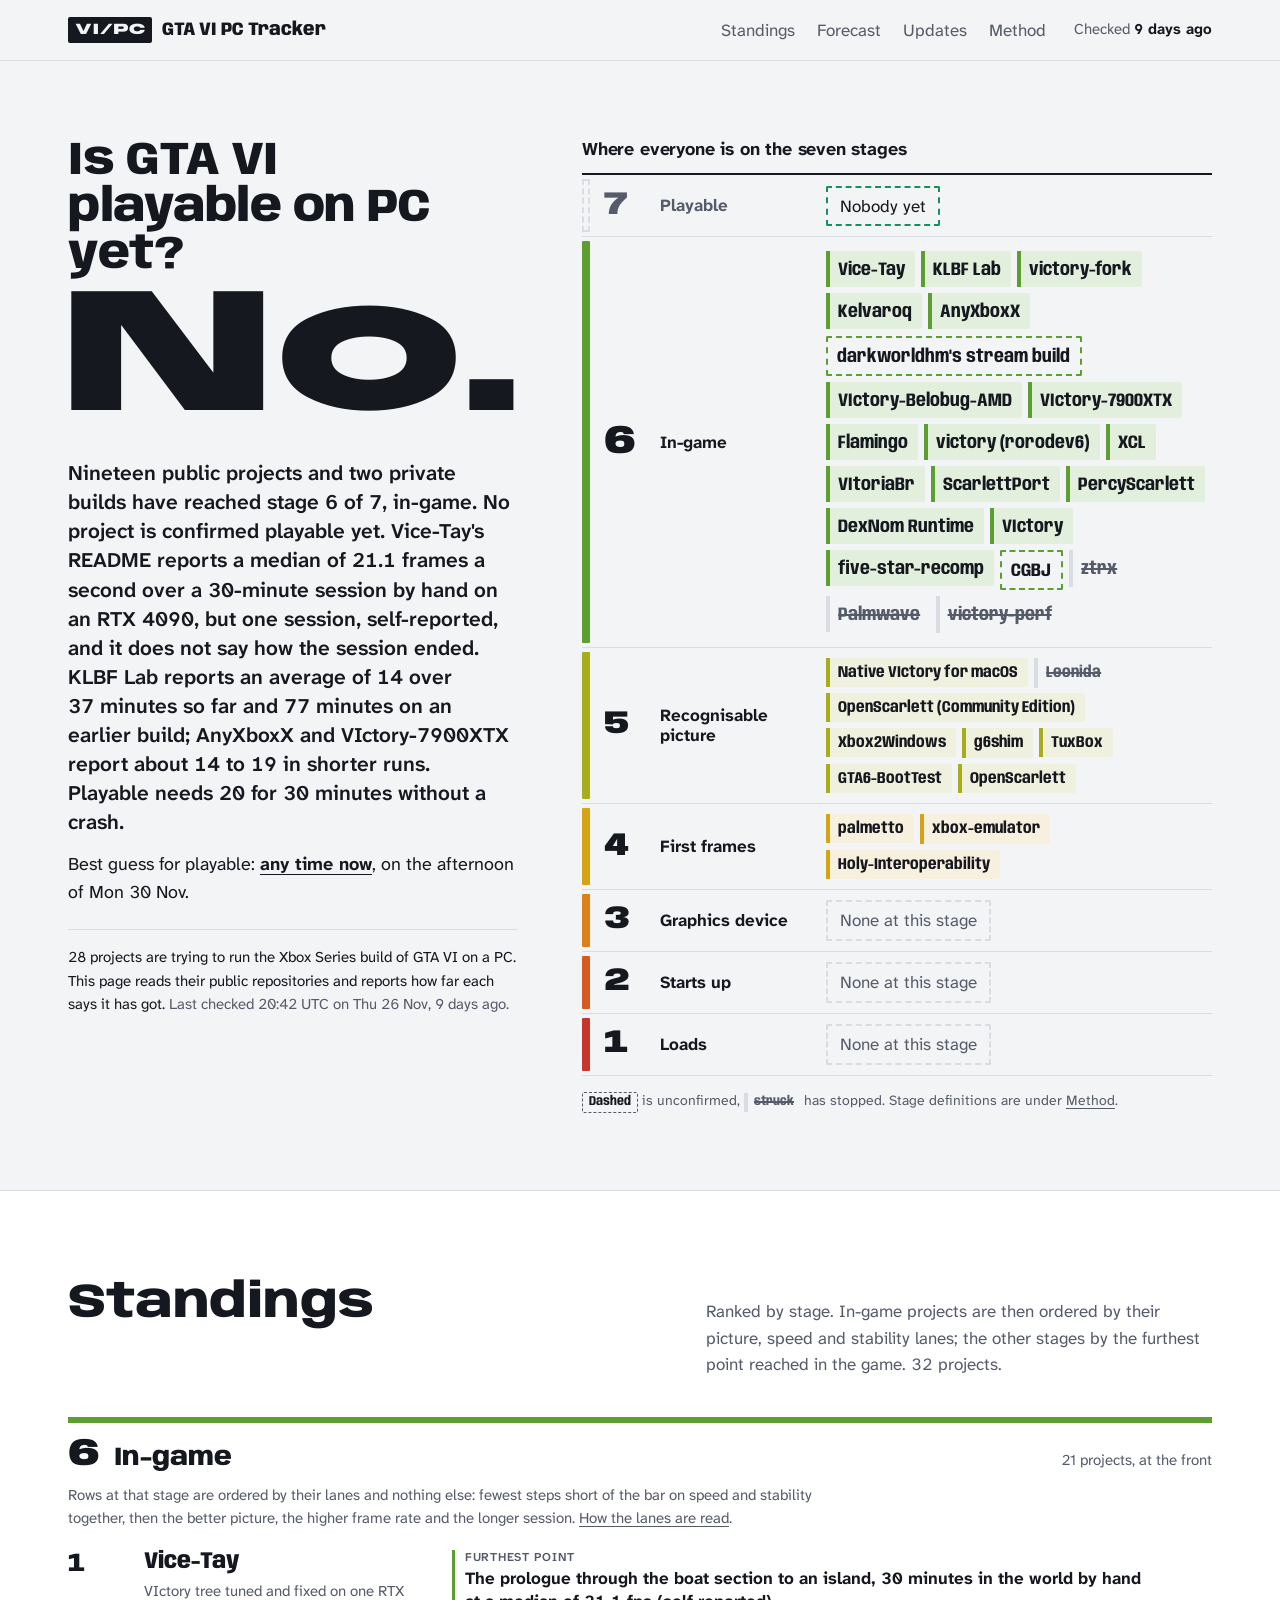
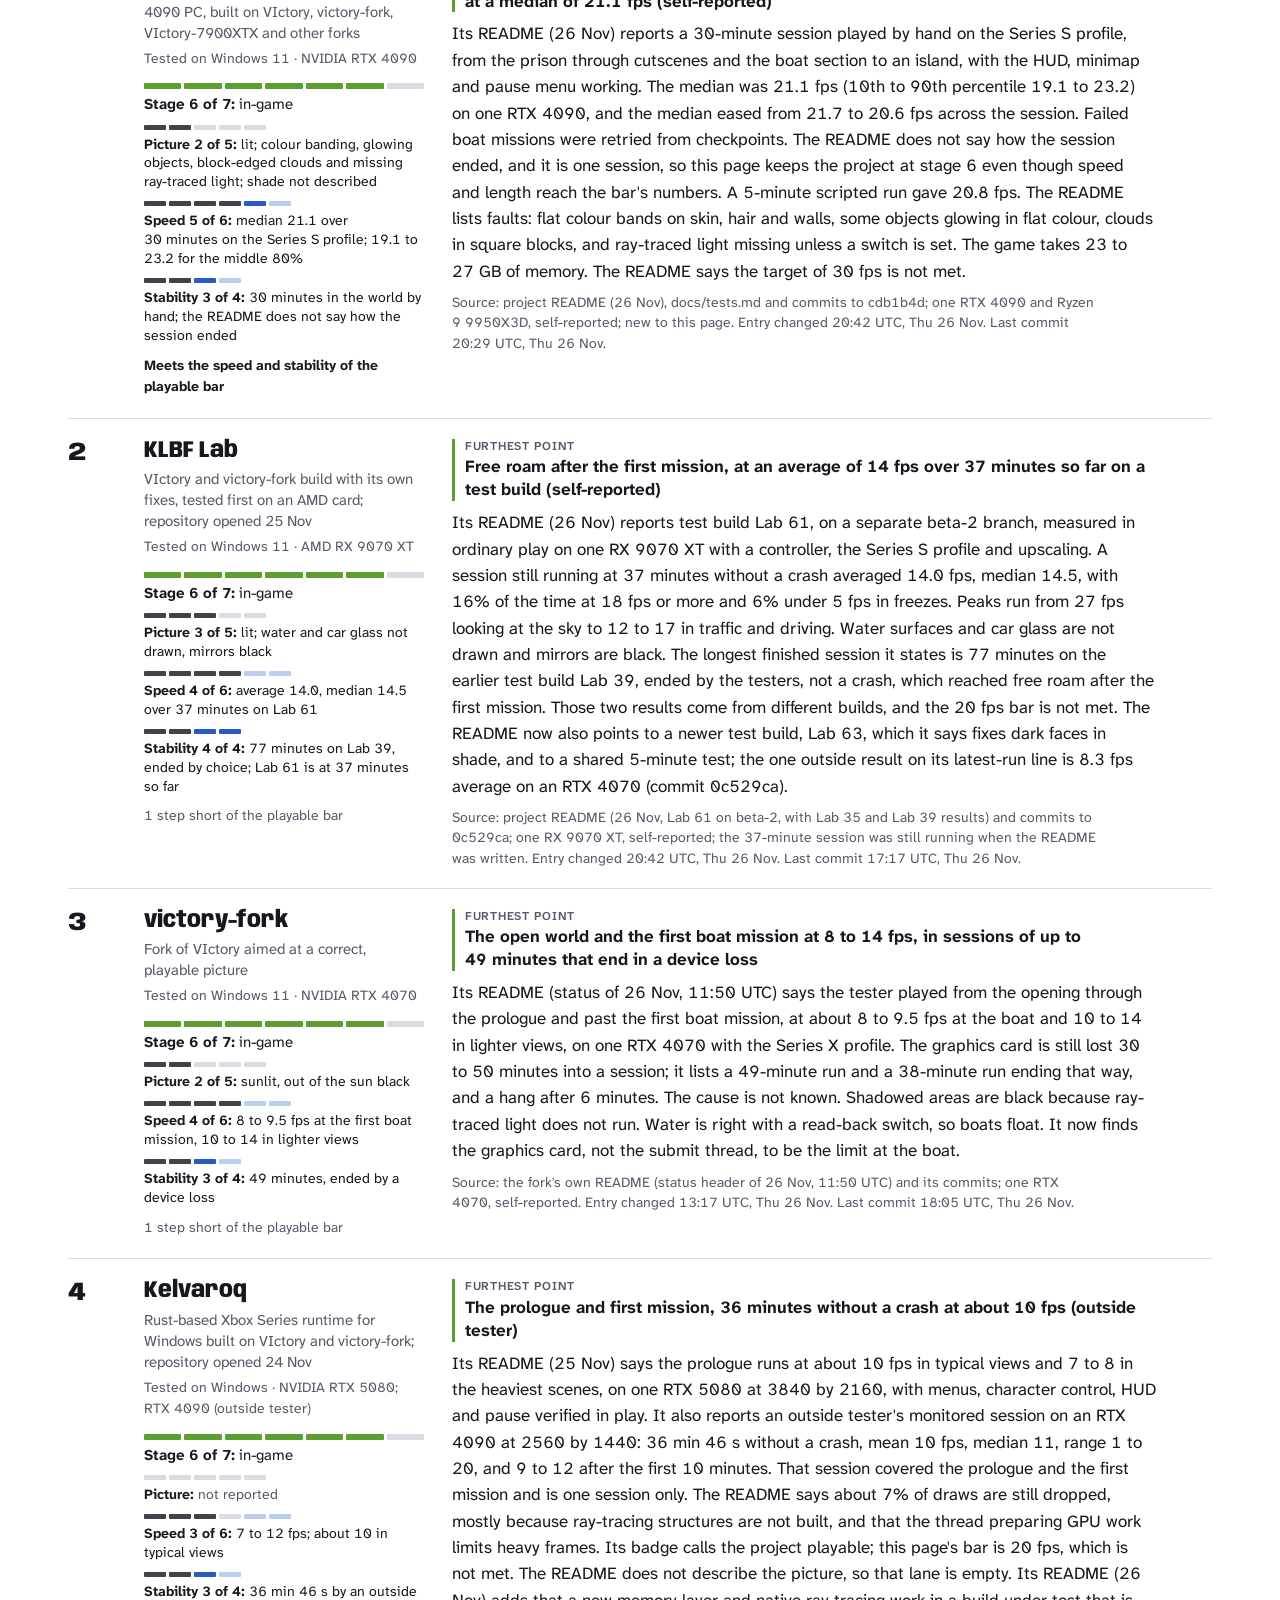
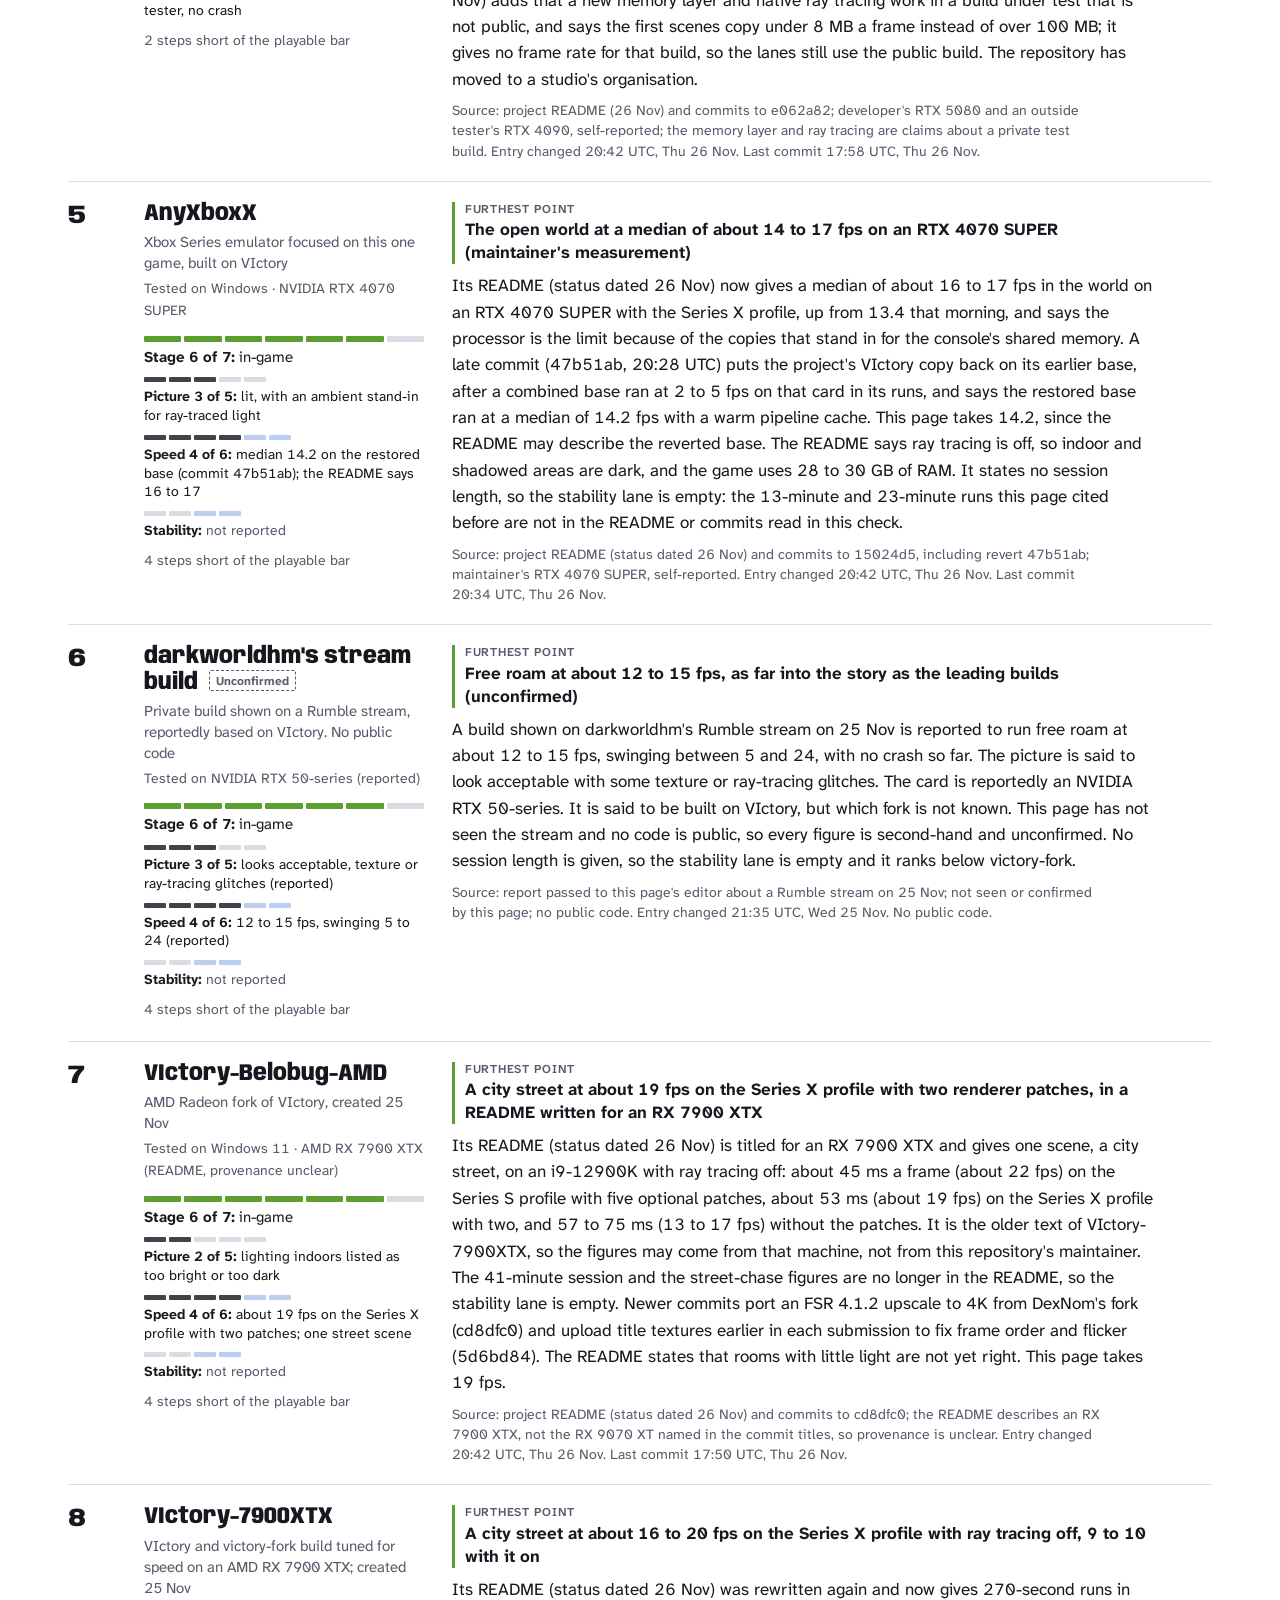
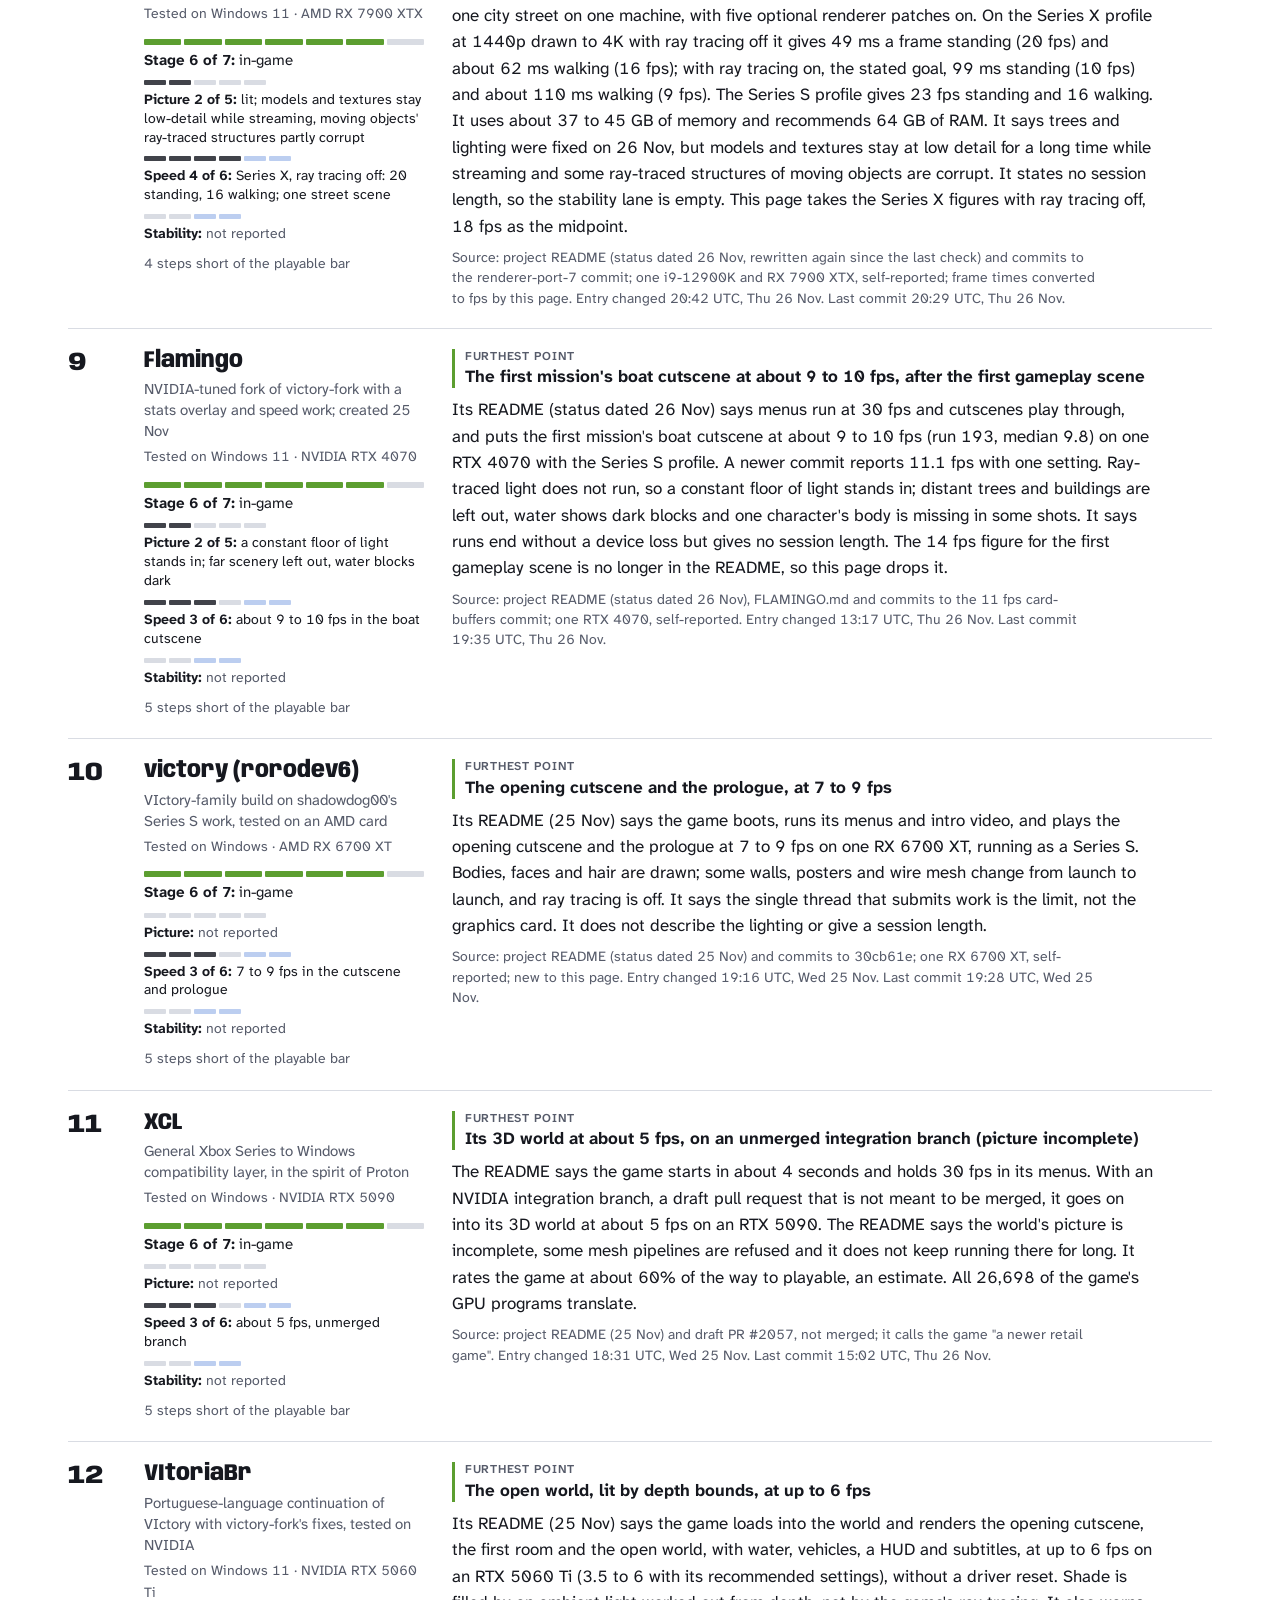
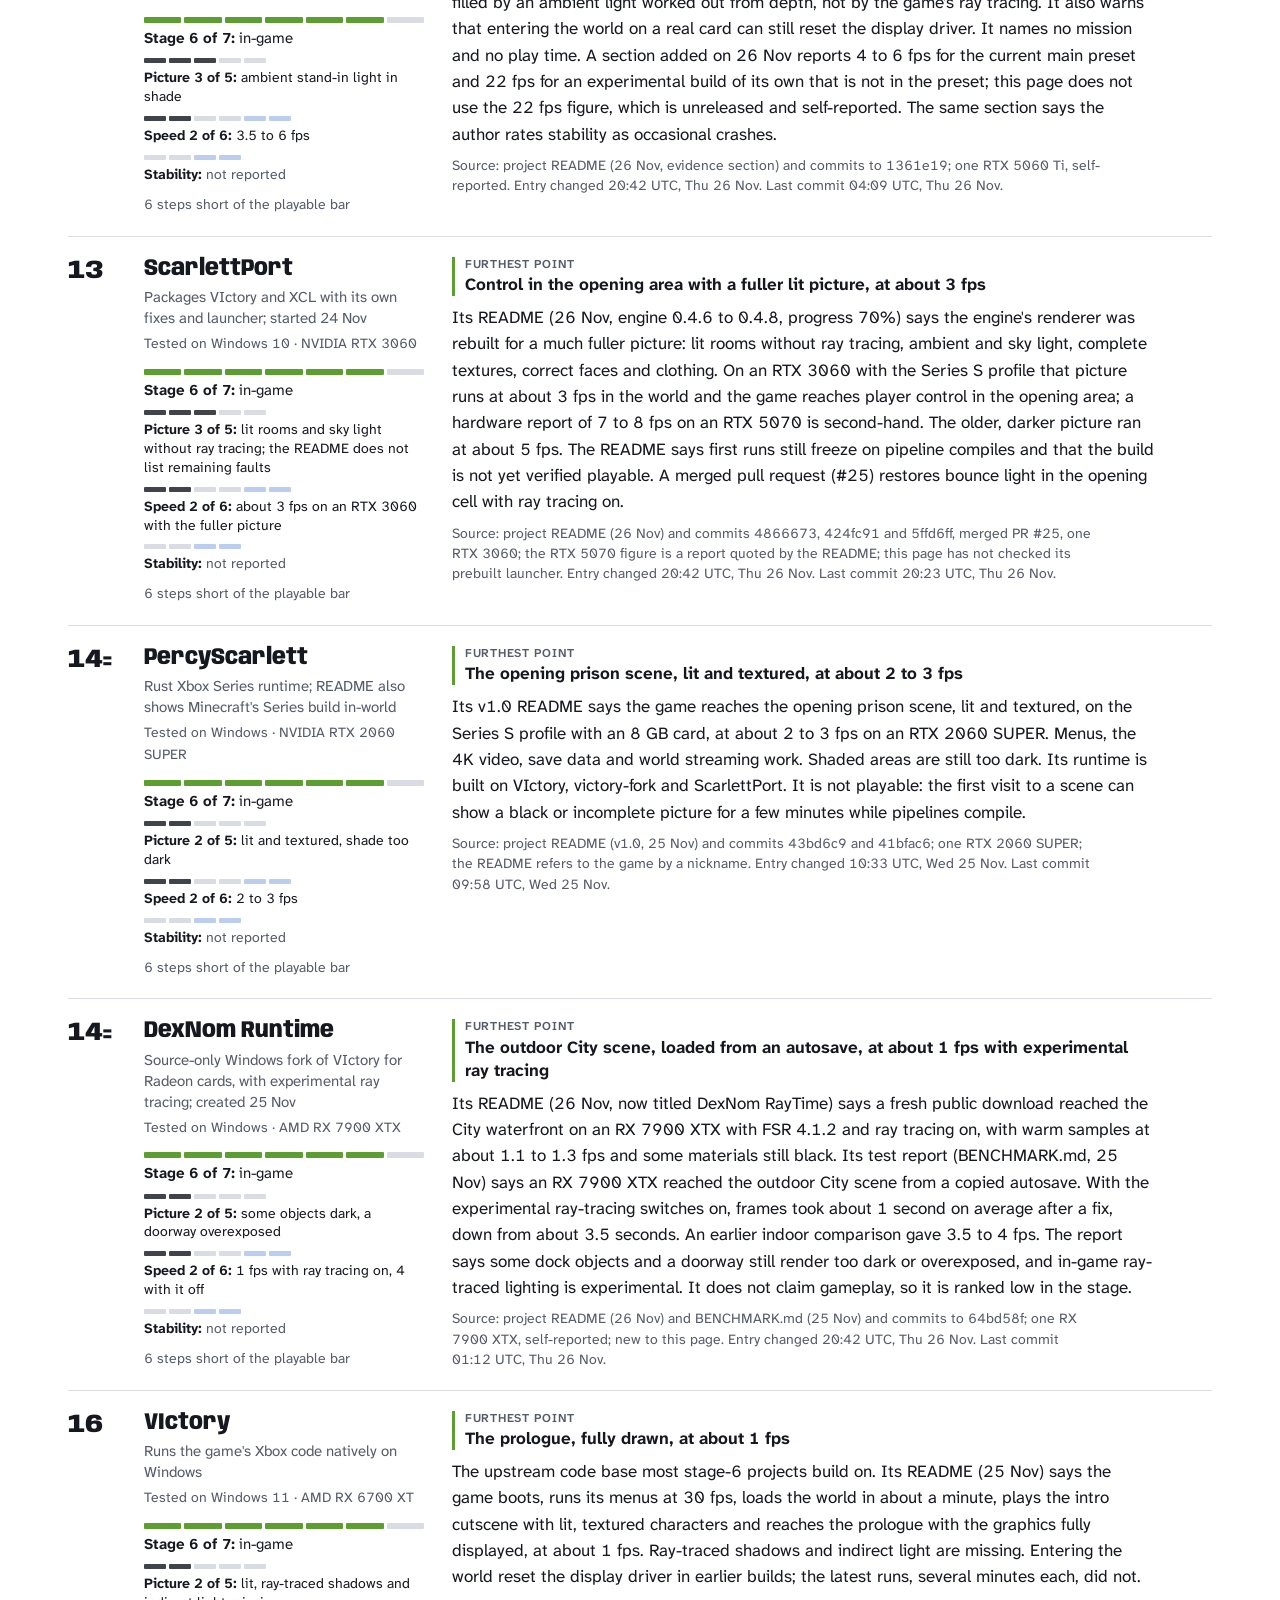
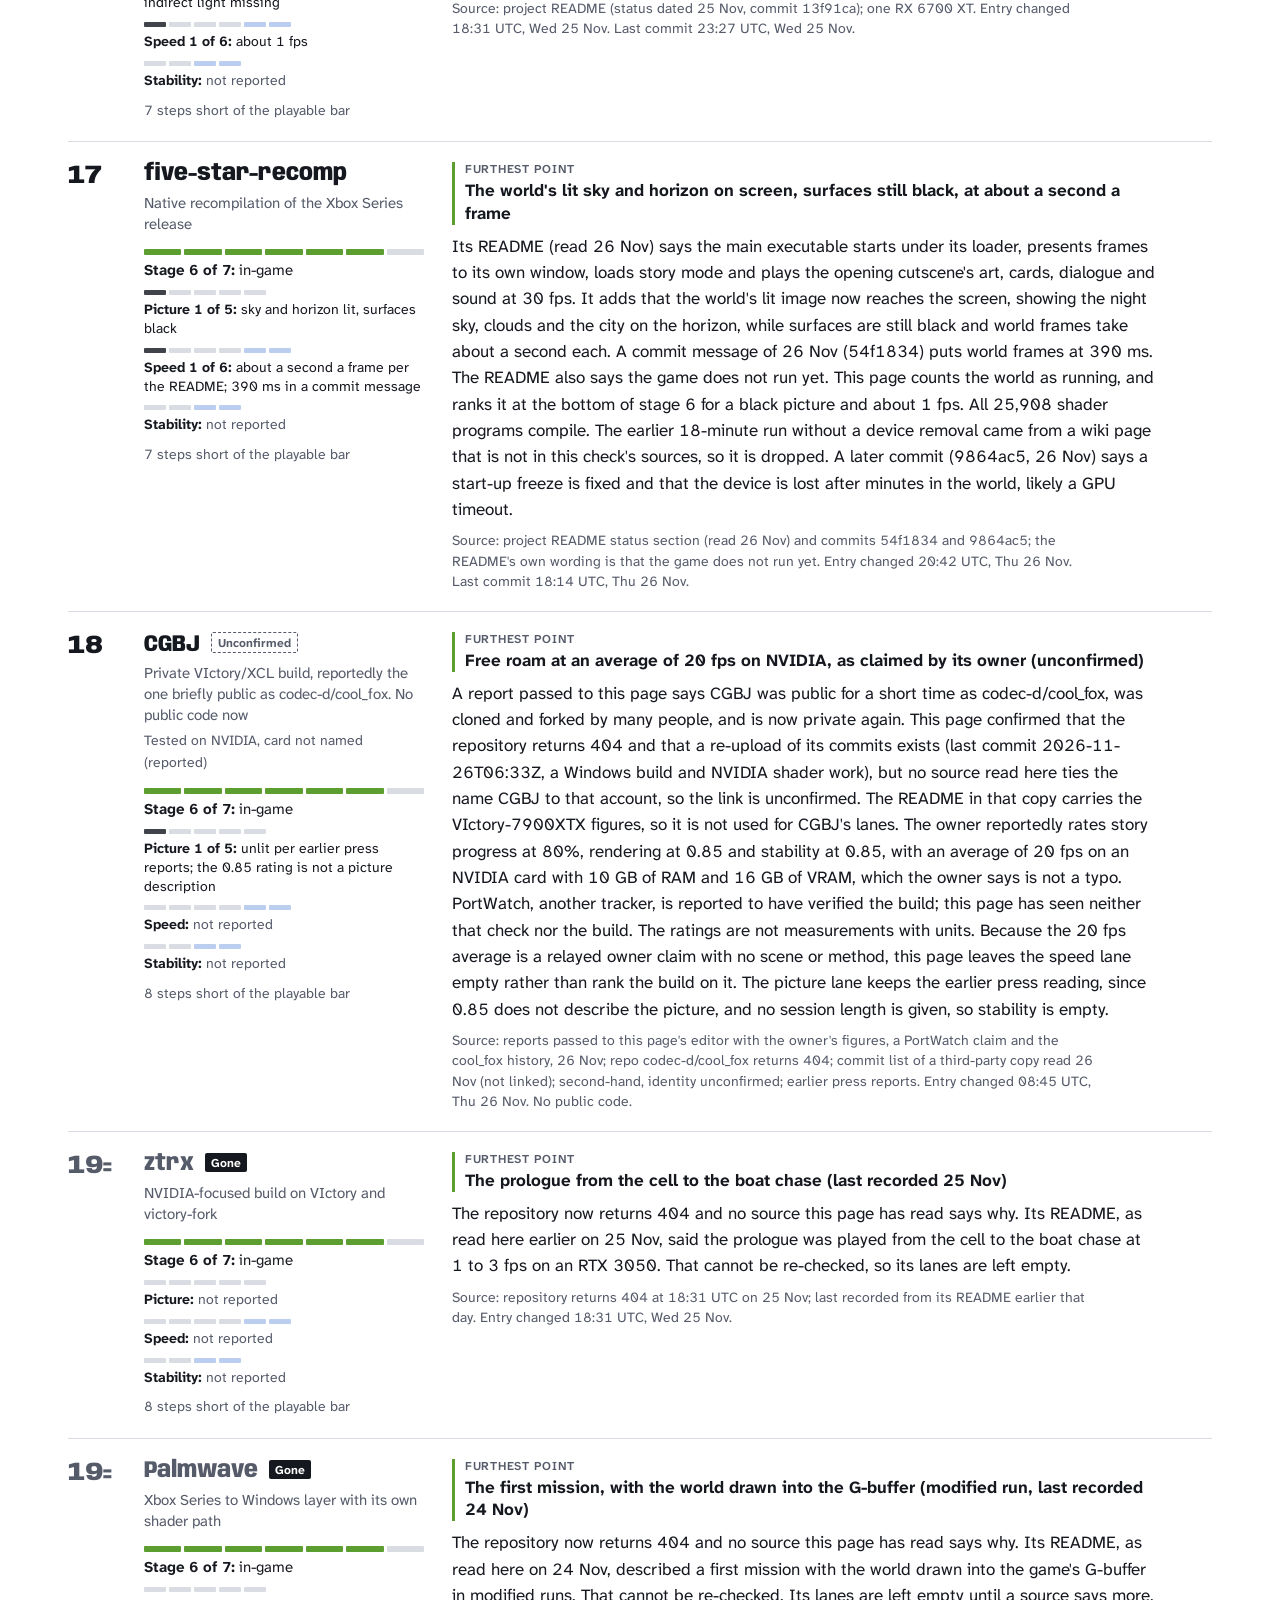
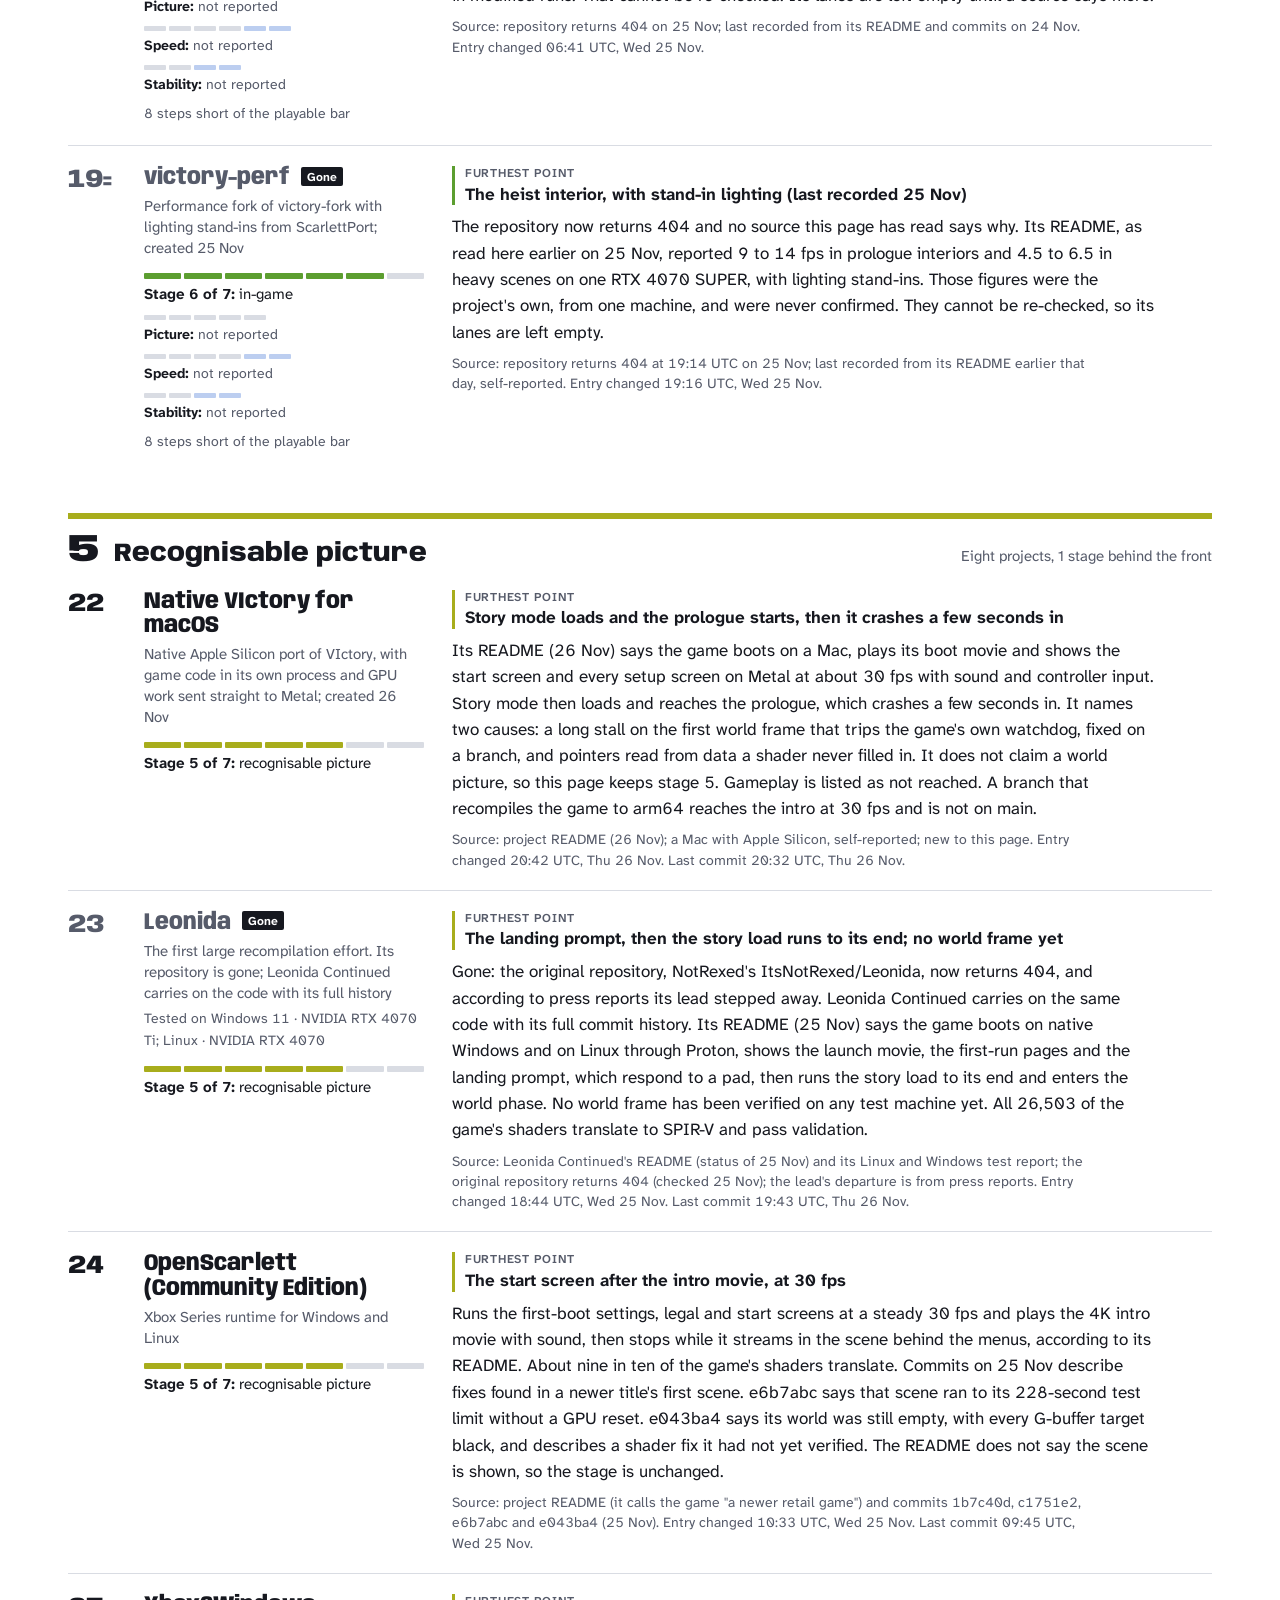
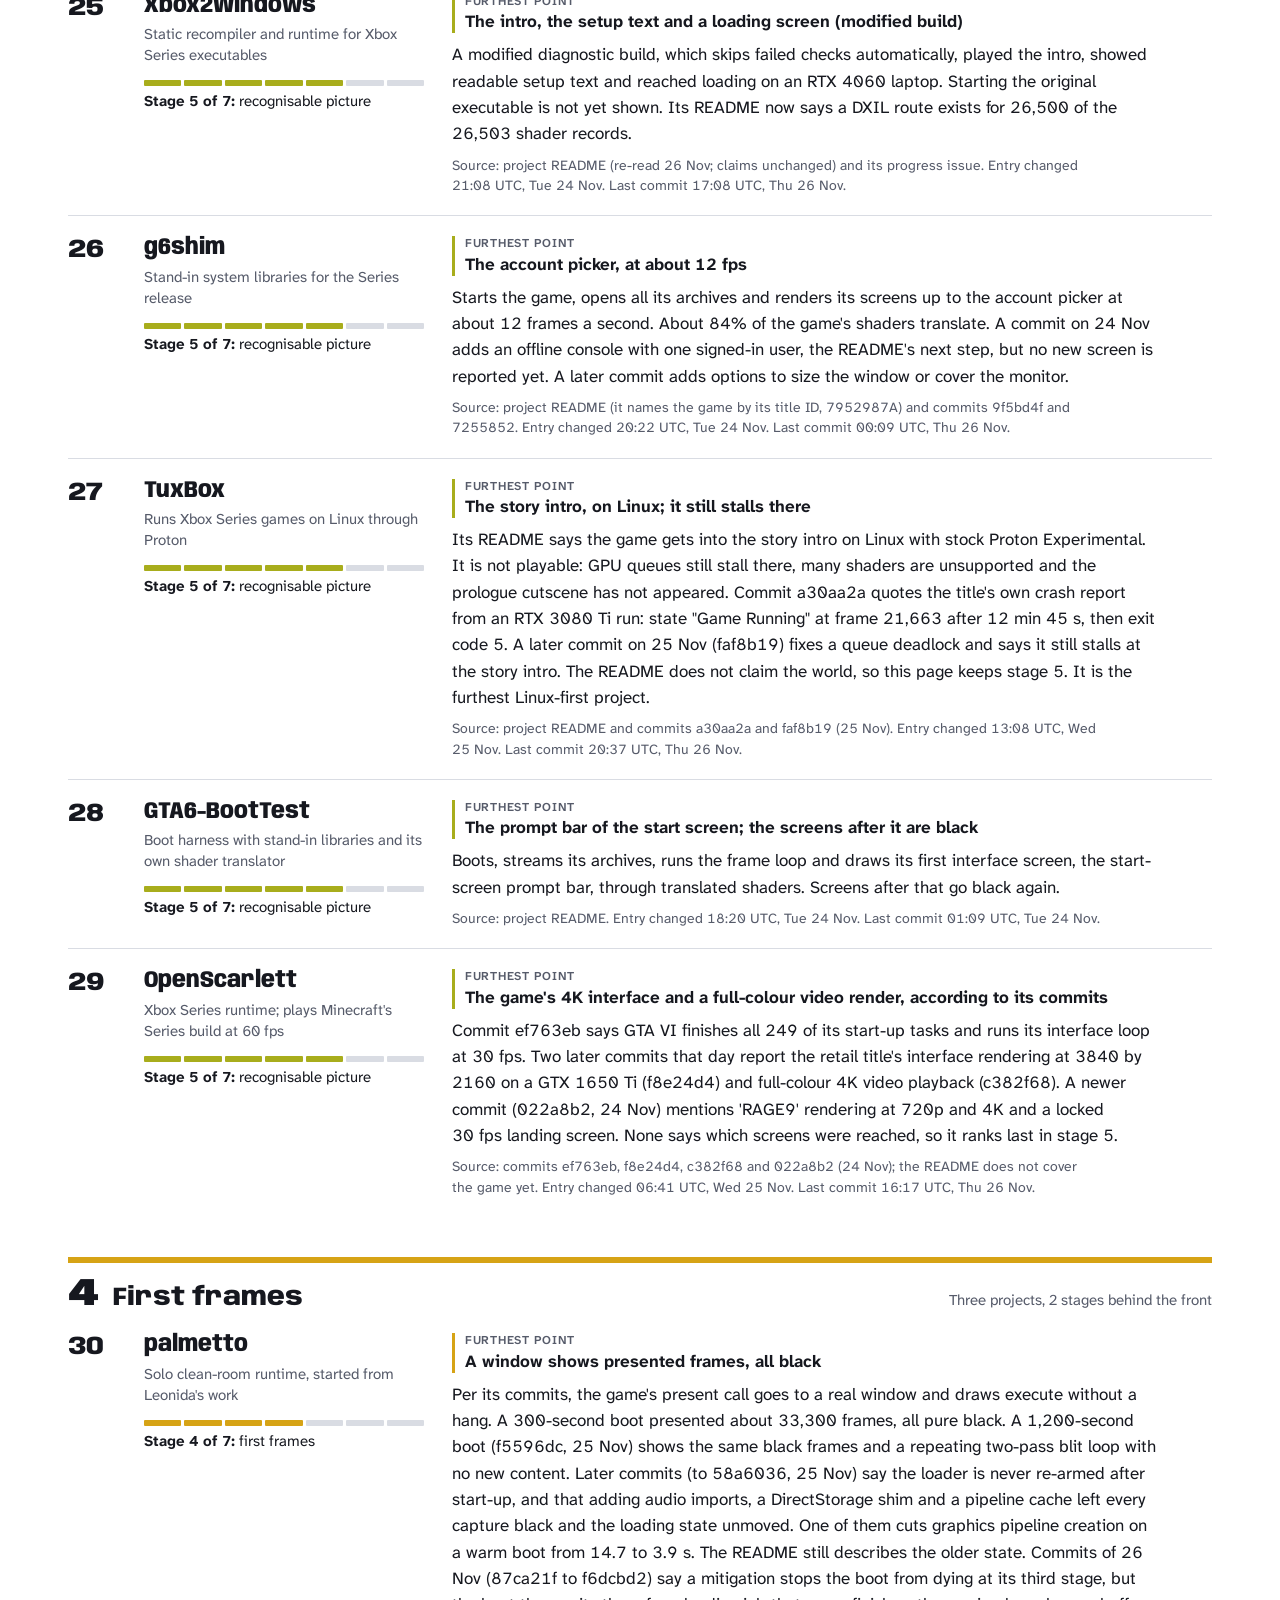
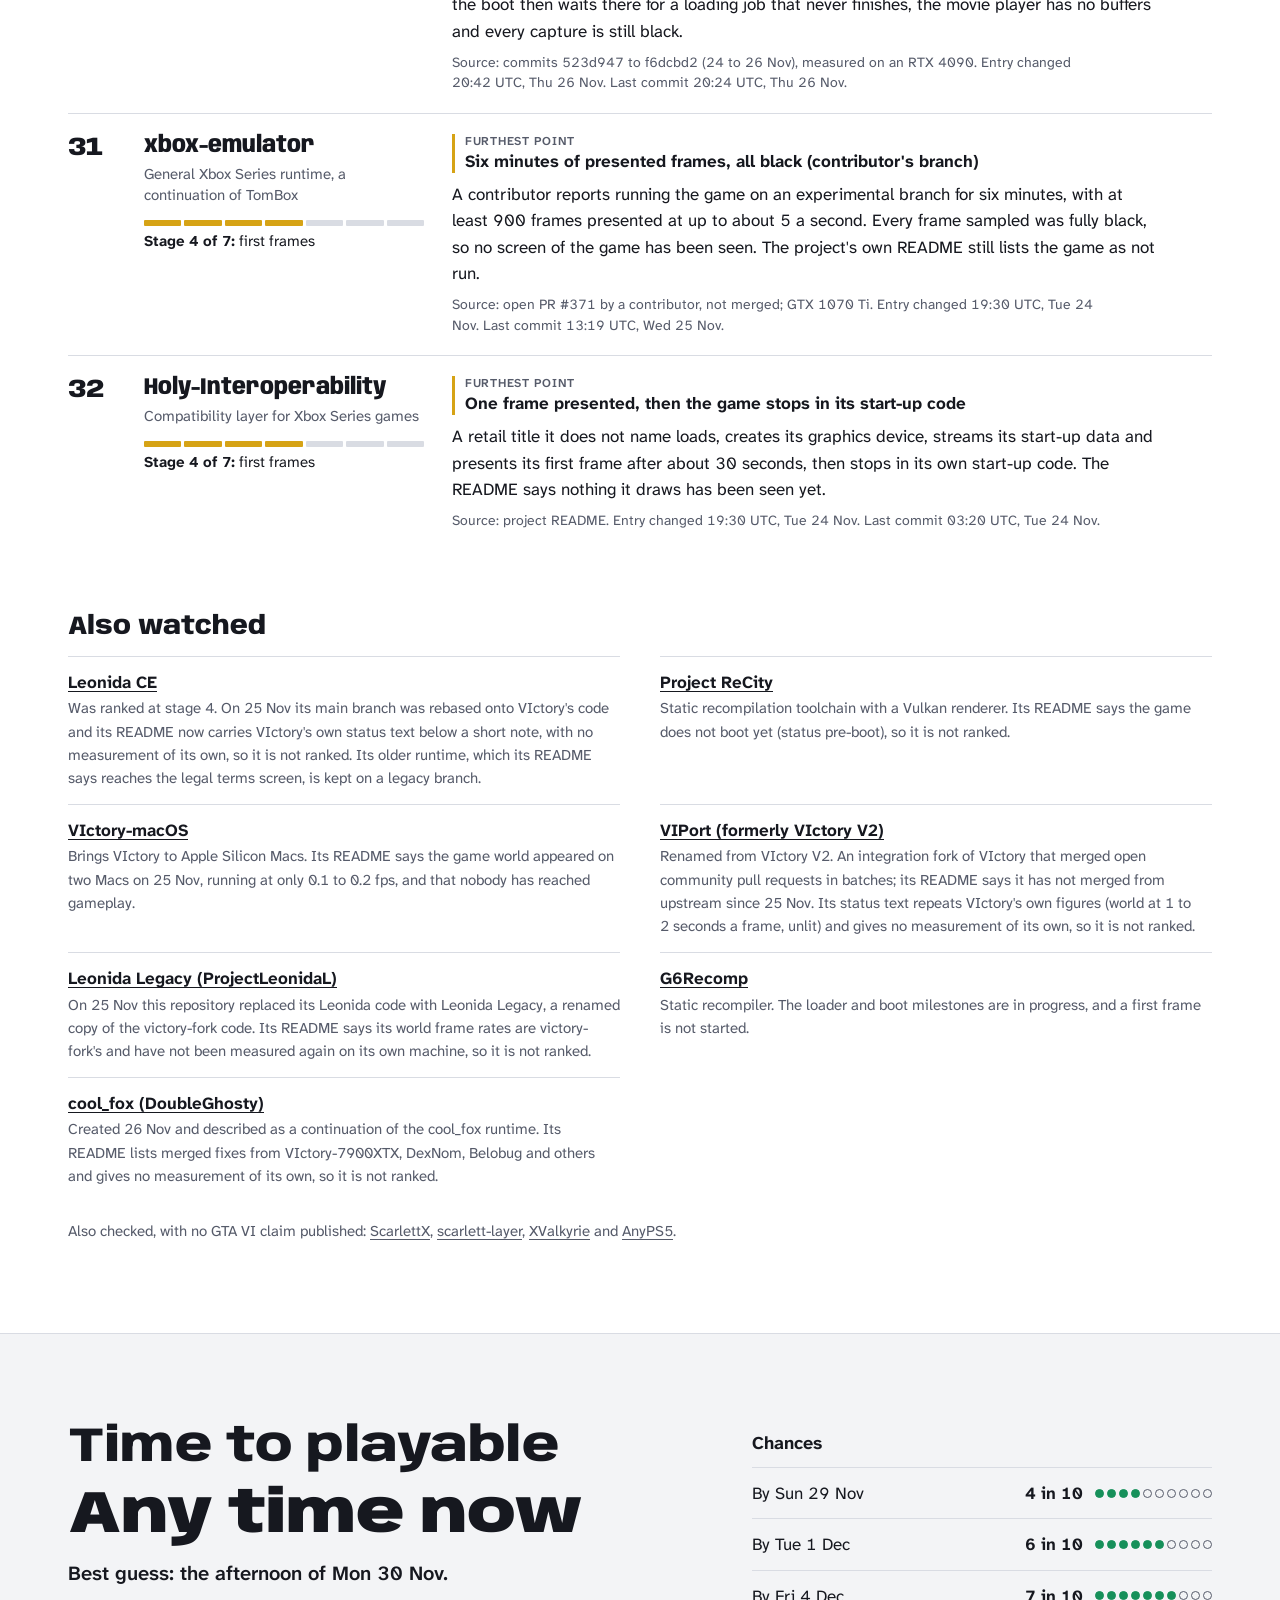
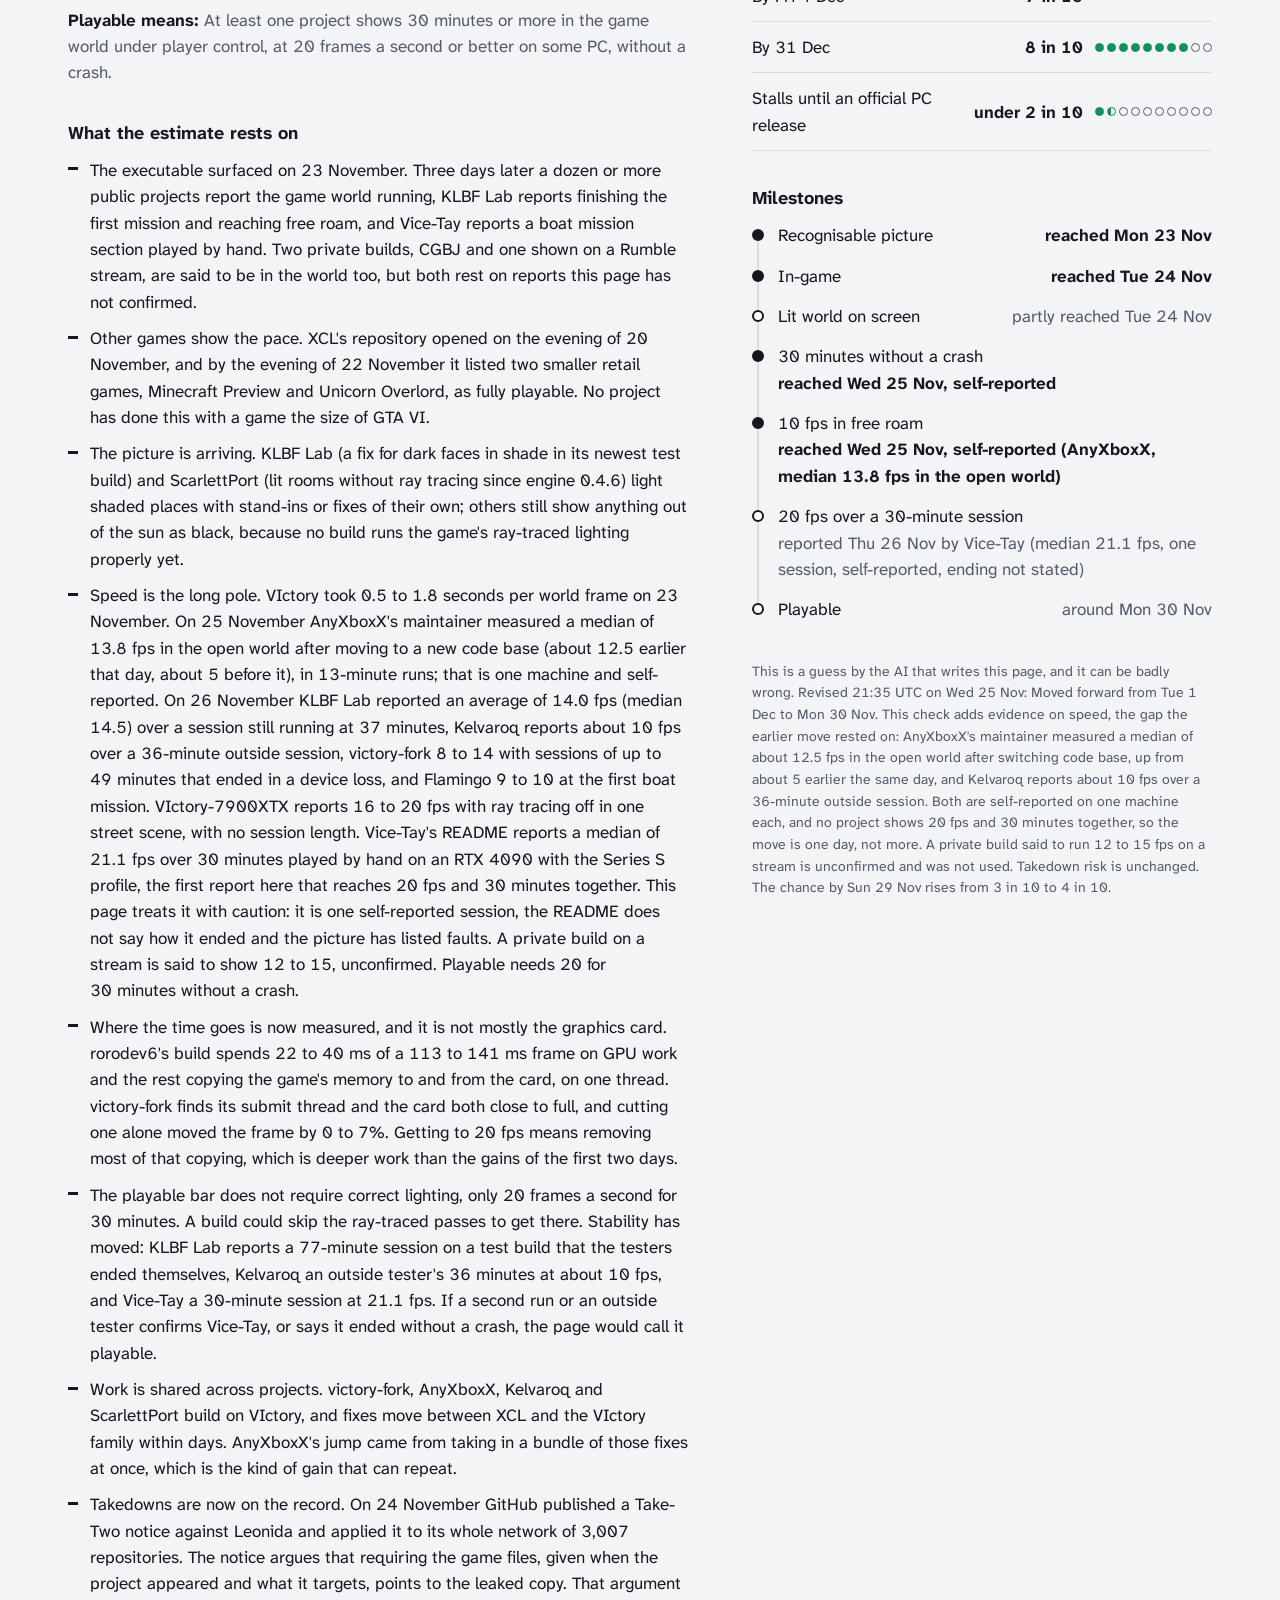
==== commit a76be8b8: "Update tracker: check at 2026-11-26T20:42:00Z" ====
--- a/index.html
+++ b/index.html
@@ -18,7 +18,7 @@
 <link rel="preconnect" href="https://fonts.gstatic.com" crossorigin>
 <link rel="stylesheet" href="https://fonts.googleapis.com/css2?family=Anybody:wdth,wght@50..150,400..900&family=Atkinson+Hyperlegible+Next:ital,wght@0,400;0,600;0,700;1,400&display=swap">
 <link rel="stylesheet" href="assets/site.css?v=f784089358">
-<script type="application/ld+json">{"@context":"https://schema.org","@type":"WebPage","name":"GTA VI PC Tracker","description":"Live standings of the unofficial projects trying to run the Xbox build of GTA VI on a PC: how far each has got, what changed, and a best guess at when it becomes playable.","url":"https://audixdev.github.io/americas-pc-tracker/","dateModified":"2026-11-26T13:17:00Z"}</script>
+<script type="application/ld+json">{"@context":"https://schema.org","@type":"WebPage","name":"GTA VI PC Tracker","description":"Live standings of the unofficial projects trying to run the Xbox build of GTA VI on a PC: how far each has got, what changed, and a best guess at when it becomes playable.","url":"https://audixdev.github.io/americas-pc-tracker/","dateModified":"2026-11-26T20:42:00Z"}</script>
 </head>
 <body>
 <a class="skip" href="#main">Skip to content</a>
@@ -32,7 +32,7 @@
       <a href="#updates">Updates</a>
       <a href="#method">Method</a>
     </nav>
-    <p class="top__checked">Checked <time class="js-ago" datetime="2026-11-26T13:17:00Z">13:17 UTC</time></p>
+    <p class="top__checked">Checked <time class="js-ago" datetime="2026-11-26T20:42:00Z">20:42 UTC</time></p>
   </div>
 </header>
 
@@ -42,16 +42,16 @@
       <div class="hero__words">
         <h1 id="hero-title">Is GTA&nbsp;VI playable on PC yet?</h1>
         <p class="hero__answer">No.</p>
-        <p class="hero__lead">Eighteen public projects and two private builds have reached stage&nbsp;6 of&nbsp;7, in-game. None is playable yet. KLBF Lab reports an average of 14&nbsp;frames a second over 37&nbsp;minutes so far on a test build, and 77&nbsp;minutes without a crash on an earlier one. AnyXboxX reports a median of 13.8 in 13-minute runs, and VIctory-7900XTX about 19 to 22 in one street scene with no session length; playable needs 20 for 30&nbsp;minutes.</p>
+        <p class="hero__lead">Nineteen public projects and two private builds have reached stage&nbsp;6 of&nbsp;7, in-game. No project is confirmed playable yet. Vice-Tay&#x27;s README reports a median of 21.1&nbsp;frames a second over a 30-minute session by hand on an RTX 4090, but one session, self-reported, and it does not say how the session ended. KLBF Lab reports an average of 14 over 37&nbsp;minutes so far and 77&nbsp;minutes on an earlier build; AnyXboxX and VIctory-7900XTX report about 14 to 19 in shorter runs. Playable needs 20 for 30&nbsp;minutes without a crash.</p>
         <p class="hero__eta">Best guess for playable: <a href="#forecast" class="js-countdown" data-target="2026-11-30T15:00:00Z" data-lower="1">about 4 days</a>, on the afternoon of Mon 30 Nov.</p>
-        <p class="hero__how">26 projects are trying to run the Xbox Series build of GTA&nbsp;VI on a PC. This page reads their public repositories and reports how far each says it has got. <span class="quiet">Last checked <time datetime="2026-11-26T13:17:00Z">13:17 UTC on Thu 26 Nov</time><span class="js-ago-suffix" data-from="2026-11-26T13:17:00Z"></span>.</span></p>
+        <p class="hero__how">28 projects are trying to run the Xbox Series build of GTA&nbsp;VI on a PC. This page reads their public repositories and reports how far each says it has got. <span class="quiet">Last checked <time datetime="2026-11-26T20:42:00Z">20:42 UTC on Thu 26 Nov</time><span class="js-ago-suffix" data-from="2026-11-26T20:42:00Z"></span>.</span></p>
       </div>
       <div class="ladder-wrap">
         <h2 class="ladder__title">Where everyone is on the seven stages</h2>
         <ol class="ladder" reversed>
           <li class="rung stage-7"><span class="rung__n">7</span><span class="rung__name">Playable<span class="vh">: none</span></span><ul class="rung__who"><li class="rung__empty">Nobody yet</li></ul></li>
-          <li class="rung stage-6 is-reached is-front"><span class="rung__n">6</span><span class="rung__name">In-game<span class="vh">: 20 projects</span></span><ul class="rung__who"><li><a class="chip" href="#p-klbf-lab">KLBF Lab</a></li><li><a class="chip" href="#p-victory-fork">victory-fork</a></li><li><a class="chip" href="#p-anyxboxx">AnyXboxX</a></li><li><a class="chip" href="#p-kelvaroq">Kelvaroq</a></li><li><a class="chip is-unverified" href="#p-darkworldhm-s-stream-build">darkworldhm&#x27;s stream build<span class="vh">, unconfirmed</span></a></li><li><a class="chip" href="#p-victory-7900xtx">VIctory-7900XTX</a></li><li><a class="chip" href="#p-flamingo">Flamingo</a></li><li><a class="chip" href="#p-victory-belobug-amd">VIctory-Belobug-AMD</a></li><li><a class="chip" href="#p-victory-rorodev6">victory (rorodev6)</a></li><li><a class="chip" href="#p-xcl">XCL</a></li><li><a class="chip" href="#p-vitoriabr">VItoriaBr</a></li><li><a class="chip" href="#p-scarlettport">ScarlettPort</a></li><li><a class="chip" href="#p-percyscarlett">PercyScarlett</a></li><li><a class="chip" href="#p-dexnom-runtime">DexNom Runtime</a></li><li><a class="chip" href="#p-victory">VIctory</a></li><li><a class="chip" href="#p-five-star-recomp">five-star-recomp</a></li><li><a class="chip is-unverified" href="#p-cgbj">CGBJ<span class="vh">, unconfirmed</span></a></li><li><a class="chip is-out" href="#p-ztrx">ztrx<span class="vh">, gone</span></a></li><li><a class="chip is-out" href="#p-palmwave">Palmwave<span class="vh">, gone</span></a></li><li><a class="chip is-out" href="#p-victory-perf">victory-perf<span class="vh">, gone</span></a></li></ul></li>
-          <li class="rung stage-5 is-reached"><span class="rung__n">5</span><span class="rung__name">Recognisable picture<span class="vh">: 7 projects</span></span><ul class="rung__who"><li><a class="chip is-out" href="#p-leonida">Leonida<span class="vh">, gone</span></a></li><li><a class="chip" href="#p-openscarlett-community-edition">OpenScarlett (Community Edition)</a></li><li><a class="chip" href="#p-xbox2windows">Xbox2Windows</a></li><li><a class="chip" href="#p-g6shim">g6shim</a></li><li><a class="chip" href="#p-tuxbox">TuxBox</a></li><li><a class="chip" href="#p-gta6-boottest">GTA6-BootTest</a></li><li><a class="chip" href="#p-openscarlett">OpenScarlett</a></li></ul></li>
+          <li class="rung stage-6 is-reached is-front"><span class="rung__n">6</span><span class="rung__name">In-game<span class="vh">: 21 projects</span></span><ul class="rung__who"><li><a class="chip" href="#p-vice-tay">Vice-Tay</a></li><li><a class="chip" href="#p-klbf-lab">KLBF Lab</a></li><li><a class="chip" href="#p-victory-fork">victory-fork</a></li><li><a class="chip" href="#p-kelvaroq">Kelvaroq</a></li><li><a class="chip" href="#p-anyxboxx">AnyXboxX</a></li><li><a class="chip is-unverified" href="#p-darkworldhm-s-stream-build">darkworldhm&#x27;s stream build<span class="vh">, unconfirmed</span></a></li><li><a class="chip" href="#p-victory-belobug-amd">VIctory-Belobug-AMD</a></li><li><a class="chip" href="#p-victory-7900xtx">VIctory-7900XTX</a></li><li><a class="chip" href="#p-flamingo">Flamingo</a></li><li><a class="chip" href="#p-victory-rorodev6">victory (rorodev6)</a></li><li><a class="chip" href="#p-xcl">XCL</a></li><li><a class="chip" href="#p-vitoriabr">VItoriaBr</a></li><li><a class="chip" href="#p-scarlettport">ScarlettPort</a></li><li><a class="chip" href="#p-percyscarlett">PercyScarlett</a></li><li><a class="chip" href="#p-dexnom-runtime">DexNom Runtime</a></li><li><a class="chip" href="#p-victory">VIctory</a></li><li><a class="chip" href="#p-five-star-recomp">five-star-recomp</a></li><li><a class="chip is-unverified" href="#p-cgbj">CGBJ<span class="vh">, unconfirmed</span></a></li><li><a class="chip is-out" href="#p-ztrx">ztrx<span class="vh">, gone</span></a></li><li><a class="chip is-out" href="#p-palmwave">Palmwave<span class="vh">, gone</span></a></li><li><a class="chip is-out" href="#p-victory-perf">victory-perf<span class="vh">, gone</span></a></li></ul></li>
+          <li class="rung stage-5 is-reached"><span class="rung__n">5</span><span class="rung__name">Recognisable picture<span class="vh">: 8 projects</span></span><ul class="rung__who"><li><a class="chip" href="#p-native-victory-for-macos">Native VIctory for macOS</a></li><li><a class="chip is-out" href="#p-leonida">Leonida<span class="vh">, gone</span></a></li><li><a class="chip" href="#p-openscarlett-community-edition">OpenScarlett (Community Edition)</a></li><li><a class="chip" href="#p-xbox2windows">Xbox2Windows</a></li><li><a class="chip" href="#p-g6shim">g6shim</a></li><li><a class="chip" href="#p-tuxbox">TuxBox</a></li><li><a class="chip" href="#p-gta6-boottest">GTA6-BootTest</a></li><li><a class="chip" href="#p-openscarlett">OpenScarlett</a></li></ul></li>
           <li class="rung stage-4 is-reached"><span class="rung__n">4</span><span class="rung__name">First frames<span class="vh">: 3 projects</span></span><ul class="rung__who"><li><a class="chip" href="#p-palmetto">palmetto</a></li><li><a class="chip" href="#p-xbox-emulator">xbox-emulator</a></li><li><a class="chip" href="#p-holy-interoperability">Holy-Interoperability</a></li></ul></li>
           <li class="rung stage-3 is-reached"><span class="rung__n">3</span><span class="rung__name">Graphics device<span class="vh">: none</span></span><ul class="rung__who"><li class="rung__empty">None at this stage</li></ul></li>
           <li class="rung stage-2 is-reached"><span class="rung__n">2</span><span class="rung__name">Starts up<span class="vh">: none</span></span><ul class="rung__who"><li class="rung__empty">None at this stage</li></ul></li>
@@ -66,14 +66,34 @@
     <div class="wrap">
       <div class="sec-head">
         <h2 id="standings-title">Standings</h2>
-        <p class="sec-head__note">Ranked by stage. In-game projects are then ordered by their picture, speed and stability lanes; the other stages by the furthest point reached in the game. 30 projects.</p>
+        <p class="sec-head__note">Ranked by stage. In-game projects are then ordered by their picture, speed and stability lanes; the other stages by the furthest point reached in the game. 32 projects.</p>
       </div>
       <section class="group stage-6" aria-labelledby="g6">
-        <h3 id="g6" class="group__head"><span class="group__n">6</span> <span class="group__name">In-game</span> <span class="group__count">Twenty projects, at the front</span></h3>
+        <h3 id="g6" class="group__head"><span class="group__n">6</span> <span class="group__name">In-game</span> <span class="group__count">21 projects, at the front</span></h3>
         <p class="group__note">Rows at that stage are ordered by their lanes and nothing else: fewest steps short of the bar on speed and stability together, then the better picture, the higher frame rate and the longer session. <a href="#lanes">How the lanes are read</a>.</p>
         <ol class="group__list">
+          <li class="entry" id="p-vice-tay">
+            <p class="entry__pos"><span class="vh">Position </span>1</p>
+            <div class="entry__who">
+              <h4><a class="name" href="https://github.com/TaynanGT/Vice-Tay" rel="noopener">Vice-Tay</a></h4>
+              <p class="entry__tagline">VIctory tree tuned and fixed on one RTX 4090 PC, built on VIctory, victory-fork, VIctory-7900XTX and other forks</p>
+              <p class="entry__tested">Tested on Windows 11 · NVIDIA RTX 4090</p>
+              <div class="gauges">
+                <div class="gauge gauge--stage"><span class="meter meter--stage" aria-hidden="true"><span class="meter__seg is-on"></span><span class="meter__seg is-on"></span><span class="meter__seg is-on"></span><span class="meter__seg is-on"></span><span class="meter__seg is-on"></span><span class="meter__seg is-on"></span><span class="meter__seg"></span></span><p><b>Stage 6 of 7:</b> in-game</p></div>
+                <div class="gauge gauge--lane"><span class="meter" aria-hidden="true"><span class="meter__seg is-on"></span><span class="meter__seg is-on"></span><span class="meter__seg"></span><span class="meter__seg"></span><span class="meter__seg"></span></span><p><b>Picture 2 of 5:</b> lit; colour banding, glowing objects, block-edged clouds and missing ray-traced light; shade not described</p></div>
+                <div class="gauge gauge--lane"><span class="meter" aria-hidden="true"><span class="meter__seg is-on"></span><span class="meter__seg is-on"></span><span class="meter__seg is-on"></span><span class="meter__seg is-on"></span><span class="meter__seg is-bar is-on"></span><span class="meter__seg is-bar"></span></span><p><b>Speed 5 of 6:</b> median 21.1 over 30&nbsp;minutes on the Series S profile; 19.1 to 23.2 for the middle 80%</p></div>
+                <div class="gauge gauge--lane"><span class="meter" aria-hidden="true"><span class="meter__seg is-on"></span><span class="meter__seg is-on"></span><span class="meter__seg is-bar is-on"></span><span class="meter__seg is-bar"></span></span><p><b>Stability 3 of 4:</b> 30&nbsp;minutes in the world by hand; the README does not say how the session ended</p></div>
+                <p class="gauges__short is-met">Meets the speed and stability of the playable bar</p>
+              </div>
+            </div>
+            <div class="entry__status">
+              <p class="entry__furthest"><span class="entry__label">Furthest point</span> The prologue through the boat section to an island, 30&nbsp;minutes in the world by hand at a median of 21.1&nbsp;fps (self-reported)</p>
+              <p>Its README (26 Nov) reports a 30-minute session played by hand on the Series S profile, from the prison through cutscenes and the boat section to an island, with the HUD, minimap and pause menu working. The median was 21.1&nbsp;fps (10th to 90th percentile 19.1 to 23.2) on one RTX 4090, and the median eased from 21.7 to 20.6&nbsp;fps across the session. Failed boat missions were retried from checkpoints. The README does not say how the session ended, and it is one session, so this page keeps the project at stage 6 even though speed and length reach the bar&#x27;s numbers. A 5-minute scripted run gave 20.8&nbsp;fps. The README lists faults: flat colour bands on skin, hair and walls, some objects glowing in flat colour, clouds in square blocks, and ray-traced light missing unless a switch is set. The game takes 23 to 27&nbsp;GB of memory. The README says the target of 30&nbsp;fps is not met.</p>
+              <p class="entry__src">Source: project README (26 Nov), docs/tests.md and commits to cdb1b4d; one RTX 4090 and Ryzen 9 9950X3D, self-reported; new to this page. Entry changed <time datetime="2026-11-26T20:42:00Z">20:42 UTC, Thu 26 Nov</time>. Last commit <time datetime="2026-11-26T20:29:52Z">20:29 UTC, Thu 26 Nov</time>.</p>
+            </div>
+          </li>
           <li class="entry" id="p-klbf-lab">
-            <p class="entry__pos"><span class="vh">Position </span>1</p>
+            <p class="entry__pos"><span class="vh">Position </span>2</p>
             <div class="entry__who">
               <h4><a class="name" href="https://github.com/PastiiJay/klbf-lab" rel="noopener">KLBF Lab</a></h4>
               <p class="entry__tagline">VIctory and victory-fork build with its own fixes, tested first on an AMD card; repository opened 25 Nov</p>
@@ -88,12 +108,12 @@
             </div>
             <div class="entry__status">
               <p class="entry__furthest"><span class="entry__label">Furthest point</span> Free roam after the first mission, at an average of 14&nbsp;fps over 37&nbsp;minutes so far on a test build (self-reported)</p>
-              <p>Its README (26 Nov) reports test build Lab 61, on a separate beta-2 branch, measured in ordinary play on one RX 9070 XT with a controller, the Series S profile and upscaling. A session still running at 37&nbsp;minutes without a crash averaged 14.0&nbsp;fps, median 14.5, with 16% of the time at 18&nbsp;fps or more and 6% under 5&nbsp;fps in freezes. Peaks run from 27&nbsp;fps looking at the sky to 12 to 17 in traffic and driving. Water surfaces and car glass are not drawn and mirrors are black. The longest finished session it states is 77&nbsp;minutes on the earlier test build Lab 39, ended by the testers, not a crash, which reached free roam after the first mission. Those two results come from different builds, and the 20&nbsp;fps bar is not met.</p>
-              <p class="entry__src">Source: project README (26 Nov, Lab 61 on beta-2, with Lab 35 and Lab 39 results) and commits; one RX 9070 XT, self-reported; the 37-minute session was still running when the README was written. Entry changed <time datetime="2026-11-26T13:17:00Z">13:17 UTC, Thu 26 Nov</time>. Last commit <time datetime="2026-11-26T12:31:59Z">12:31 UTC, Thu 26 Nov</time>.</p>
+              <p>Its README (26 Nov) reports test build Lab 61, on a separate beta-2 branch, measured in ordinary play on one RX 9070 XT with a controller, the Series S profile and upscaling. A session still running at 37&nbsp;minutes without a crash averaged 14.0&nbsp;fps, median 14.5, with 16% of the time at 18&nbsp;fps or more and 6% under 5&nbsp;fps in freezes. Peaks run from 27&nbsp;fps looking at the sky to 12 to 17 in traffic and driving. Water surfaces and car glass are not drawn and mirrors are black. The longest finished session it states is 77&nbsp;minutes on the earlier test build Lab 39, ended by the testers, not a crash, which reached free roam after the first mission. Those two results come from different builds, and the 20&nbsp;fps bar is not met. The README now also points to a newer test build, Lab 63, which it says fixes dark faces in shade, and to a shared 5-minute test; the one outside result on its latest-run line is 8.3&nbsp;fps average on an RTX 4070 (commit 0c529ca).</p>
+              <p class="entry__src">Source: project README (26 Nov, Lab 61 on beta-2, with Lab 35 and Lab 39 results) and commits to 0c529ca; one RX 9070 XT, self-reported; the 37-minute session was still running when the README was written. Entry changed <time datetime="2026-11-26T20:42:00Z">20:42 UTC, Thu 26 Nov</time>. Last commit <time datetime="2026-11-26T17:17:58Z">17:17 UTC, Thu 26 Nov</time>.</p>
             </div>
           </li>
           <li class="entry" id="p-victory-fork">
-            <p class="entry__pos"><span class="vh">Position </span>2</p>
+            <p class="entry__pos"><span class="vh">Position </span>3</p>
             <div class="entry__who">
               <h4><a class="name" href="https://github.com/fxceless/victory-fork" rel="noopener">victory-fork</a></h4>
               <p class="entry__tagline">Fork of VIctory aimed at a correct, playable picture</p>
@@ -109,27 +129,7 @@
             <div class="entry__status">
               <p class="entry__furthest"><span class="entry__label">Furthest point</span> The open world and the first boat mission at 8 to 14&nbsp;fps, in sessions of up to 49&nbsp;minutes that end in a device loss</p>
               <p>Its README (status of 26 Nov, 11:50 UTC) says the tester played from the opening through the prologue and past the first boat mission, at about 8 to 9.5&nbsp;fps at the boat and 10 to 14 in lighter views, on one RTX 4070 with the Series X profile. The graphics card is still lost 30 to 50&nbsp;minutes into a session; it lists a 49-minute run and a 38-minute run ending that way, and a hang after 6&nbsp;minutes. The cause is not known. Shadowed areas are black because ray-traced light does not run. Water is right with a read-back switch, so boats float. It now finds the graphics card, not the submit thread, to be the limit at the boat.</p>
-              <p class="entry__src">Source: the fork&#x27;s own README (status header of 26 Nov, 11:50 UTC) and its commits; one RTX 4070, self-reported. Entry changed <time datetime="2026-11-26T13:17:00Z">13:17 UTC, Thu 26 Nov</time>. Last commit <time datetime="2026-11-26T11:18:44Z">11:18 UTC, Thu 26 Nov</time>.</p>
-            </div>
-          </li>
-          <li class="entry" id="p-anyxboxx">
-            <p class="entry__pos"><span class="vh">Position </span>3</p>
-            <div class="entry__who">
-              <h4><a class="name" href="https://github.com/LooperSalty/AnyXboxX" rel="noopener">AnyXboxX</a></h4>
-              <p class="entry__tagline">Xbox Series emulator focused on this one game, built on VIctory</p>
-              <p class="entry__tested">Tested on Windows 11 · NVIDIA RTX 4070 SUPER; Linux · AMD RX 9070 XT</p>
-              <div class="gauges">
-                <div class="gauge gauge--stage"><span class="meter meter--stage" aria-hidden="true"><span class="meter__seg is-on"></span><span class="meter__seg is-on"></span><span class="meter__seg is-on"></span><span class="meter__seg is-on"></span><span class="meter__seg is-on"></span><span class="meter__seg is-on"></span><span class="meter__seg"></span></span><p><b>Stage 6 of 7:</b> in-game</p></div>
-                <div class="gauge gauge--lane"><span class="meter" aria-hidden="true"><span class="meter__seg is-on"></span><span class="meter__seg is-on"></span><span class="meter__seg is-on"></span><span class="meter__seg"></span><span class="meter__seg"></span></span><p><b>Picture 3 of 5:</b> lit, with an ambient stand-in for ray-traced light</p></div>
-                <div class="gauge gauge--lane"><span class="meter" aria-hidden="true"><span class="meter__seg is-on"></span><span class="meter__seg is-on"></span><span class="meter__seg is-on"></span><span class="meter__seg is-on"></span><span class="meter__seg is-bar"></span><span class="meter__seg is-bar"></span></span><p><b>Speed 4 of 6:</b> median 13.8&nbsp;fps in 13-minute runs; 15.6 to 17 over the last minute</p></div>
-                <div class="gauge gauge--lane"><span class="meter" aria-hidden="true"><span class="meter__seg is-on"></span><span class="meter__seg is-on"></span><span class="meter__seg is-bar"></span><span class="meter__seg is-bar"></span></span><p><b>Stability 2 of 4:</b> 23&nbsp;minutes on Linux at about 3.7&nbsp;fps; the 13.8&nbsp;fps runs lasted 13&nbsp;minutes</p></div>
-                <p class="gauges__short">2 steps short of the playable bar</p>
-              </div>
-            </div>
-            <div class="entry__status">
-              <p class="entry__furthest"><span class="entry__label">Furthest point</span> The open world at a median of about 13.8&nbsp;fps on a new base (maintainer&#x27;s measurement)</p>
-              <p>Its README (status dated 25 Nov, re-read 26 Nov) says the project&#x27;s copy of the VIctory code now stands on a build called Neptune (VIctory Edit.). With the fast settings the maintainer measured a median of 13.8&nbsp;fps in the world, 15.6 to 17&nbsp;fps over the last minute, on an RTX 4070 SUPER, in automated 13-minute runs without a crash. A picture-first mode gives better lighting and textures at about 7 to 9&nbsp;fps. The longest session with a stated length is a 23-minute Linux run on an RX 9070 XT at a median of 3.7&nbsp;fps, with no crash. Lighting is an ambient stand-in, not ray tracing, and the README lists RAM use of 22 to 25&nbsp;GB and texture refusals as limits. A contributor reportedly played about 45&nbsp;minutes at about 2&nbsp;fps and finished the first two missions; that is second-hand and was not measured in the project&#x27;s logs.</p>
-              <p class="entry__src">Source: project README (status dated 25 Nov, re-read 26 Nov; no new measurement since) and commits to b5a9d10; maintainer&#x27;s RTX 4070 SUPER and one RX 9070 XT on Linux, self-reported; the 45-minute report is a contributor&#x27;s, not measured. Entry changed <time datetime="2026-11-26T06:51:00Z">06:51 UTC, Thu 26 Nov</time>. Last commit <time datetime="2026-11-26T12:46:33Z">12:46 UTC, Thu 26 Nov</time>.</p>
+              <p class="entry__src">Source: the fork&#x27;s own README (status header of 26 Nov, 11:50 UTC) and its commits; one RTX 4070, self-reported. Entry changed <time datetime="2026-11-26T13:17:00Z">13:17 UTC, Thu 26 Nov</time>. Last commit <time datetime="2026-11-26T18:05:17Z">18:05 UTC, Thu 26 Nov</time>.</p>
             </div>
           </li>
           <li class="entry" id="p-kelvaroq">
@@ -148,12 +148,32 @@
             </div>
             <div class="entry__status">
               <p class="entry__furthest"><span class="entry__label">Furthest point</span> The prologue and first mission, 36&nbsp;minutes without a crash at about 10&nbsp;fps (outside tester)</p>
-              <p>Its README (25 Nov) says the prologue runs at about 10&nbsp;fps in typical views and 7 to 8 in the heaviest scenes, on one RTX 5080 at 3840 by 2160, with menus, character control, HUD and pause verified in play. It also reports an outside tester&#x27;s monitored session on an RTX 4090 at 2560 by 1440: 36 min 46 s without a crash, mean 10&nbsp;fps, median 11, range 1 to 20, and 9 to 12 after the first 10&nbsp;minutes. That session covered the prologue and the first mission and is one session only. The README says about 7% of draws are still dropped, mostly because ray-tracing structures are not built, and that the thread preparing GPU work limits heavy frames. Its badge calls the project playable; this page&#x27;s bar is 20&nbsp;fps, which is not met. The README does not describe the picture, so that lane is empty.</p>
-              <p class="entry__src">Source: project README (25 Nov) and commits to 132217b; developer&#x27;s RTX 5080 and an outside tester&#x27;s RTX 4090, self-reported; new to this page. Entry changed <time datetime="2026-11-25T21:35:00Z">21:35 UTC, Wed 25 Nov</time>. Last commit <time datetime="2026-11-26T12:59:35Z">12:59 UTC, Thu 26 Nov</time>.</p>
+              <p>Its README (25 Nov) says the prologue runs at about 10&nbsp;fps in typical views and 7 to 8 in the heaviest scenes, on one RTX 5080 at 3840 by 2160, with menus, character control, HUD and pause verified in play. It also reports an outside tester&#x27;s monitored session on an RTX 4090 at 2560 by 1440: 36 min 46 s without a crash, mean 10&nbsp;fps, median 11, range 1 to 20, and 9 to 12 after the first 10&nbsp;minutes. That session covered the prologue and the first mission and is one session only. The README says about 7% of draws are still dropped, mostly because ray-tracing structures are not built, and that the thread preparing GPU work limits heavy frames. Its badge calls the project playable; this page&#x27;s bar is 20&nbsp;fps, which is not met. The README does not describe the picture, so that lane is empty. Its README (26 Nov) adds that a new memory layer and native ray tracing work in a build under test that is not public, and says the first scenes copy under 8 MB a frame instead of over 100 MB; it gives no frame rate for that build, so the lanes still use the public build. The repository has moved to a studio&#x27;s organisation.</p>
+              <p class="entry__src">Source: project README (26 Nov) and commits to e062a82; developer&#x27;s RTX 5080 and an outside tester&#x27;s RTX 4090, self-reported; the memory layer and ray tracing are claims about a private test build. Entry changed <time datetime="2026-11-26T20:42:00Z">20:42 UTC, Thu 26 Nov</time>. Last commit <time datetime="2026-11-26T17:58:50Z">17:58 UTC, Thu 26 Nov</time>.</p>
+            </div>
+          </li>
+          <li class="entry" id="p-anyxboxx">
+            <p class="entry__pos"><span class="vh">Position </span>5</p>
+            <div class="entry__who">
+              <h4><a class="name" href="https://github.com/LooperSalty/AnyXboxX" rel="noopener">AnyXboxX</a></h4>
+              <p class="entry__tagline">Xbox Series emulator focused on this one game, built on VIctory</p>
+              <p class="entry__tested">Tested on Windows · NVIDIA RTX 4070 SUPER</p>
+              <div class="gauges">
+                <div class="gauge gauge--stage"><span class="meter meter--stage" aria-hidden="true"><span class="meter__seg is-on"></span><span class="meter__seg is-on"></span><span class="meter__seg is-on"></span><span class="meter__seg is-on"></span><span class="meter__seg is-on"></span><span class="meter__seg is-on"></span><span class="meter__seg"></span></span><p><b>Stage 6 of 7:</b> in-game</p></div>
+                <div class="gauge gauge--lane"><span class="meter" aria-hidden="true"><span class="meter__seg is-on"></span><span class="meter__seg is-on"></span><span class="meter__seg is-on"></span><span class="meter__seg"></span><span class="meter__seg"></span></span><p><b>Picture 3 of 5:</b> lit, with an ambient stand-in for ray-traced light</p></div>
+                <div class="gauge gauge--lane"><span class="meter" aria-hidden="true"><span class="meter__seg is-on"></span><span class="meter__seg is-on"></span><span class="meter__seg is-on"></span><span class="meter__seg is-on"></span><span class="meter__seg is-bar"></span><span class="meter__seg is-bar"></span></span><p><b>Speed 4 of 6:</b> median 14.2 on the restored base (commit 47b51ab); the README says 16 to 17</p></div>
+                <div class="gauge gauge--lane"><span class="meter" aria-hidden="true"><span class="meter__seg"></span><span class="meter__seg"></span><span class="meter__seg is-bar"></span><span class="meter__seg is-bar"></span></span><p><b>Stability:</b> <span class="quiet">not reported</span></p></div>
+                <p class="gauges__short">4 steps short of the playable bar</p>
+              </div>
+            </div>
+            <div class="entry__status">
+              <p class="entry__furthest"><span class="entry__label">Furthest point</span> The open world at a median of about 14 to 17&nbsp;fps on an RTX 4070 SUPER (maintainer&#x27;s measurement)</p>
+              <p>Its README (status dated 26 Nov) now gives a median of about 16 to 17&nbsp;fps in the world on an RTX 4070 SUPER with the Series X profile, up from 13.4 that morning, and says the processor is the limit because of the copies that stand in for the console&#x27;s shared memory. A late commit (47b51ab, 20:28 UTC) puts the project&#x27;s VIctory copy back on its earlier base, after a combined base ran at 2 to 5&nbsp;fps on that card in its runs, and says the restored base ran at a median of 14.2&nbsp;fps with a warm pipeline cache. This page takes 14.2, since the README may describe the reverted base. The README says ray tracing is off, so indoor and shadowed areas are dark, and the game uses 28 to 30&nbsp;GB of RAM. It states no session length, so the stability lane is empty: the 13-minute and 23-minute runs this page cited before are not in the README or commits read in this check.</p>
+              <p class="entry__src">Source: project README (status dated 26 Nov) and commits to 15024d5, including revert 47b51ab; maintainer&#x27;s RTX 4070 SUPER, self-reported. Entry changed <time datetime="2026-11-26T20:42:00Z">20:42 UTC, Thu 26 Nov</time>. Last commit <time datetime="2026-11-26T20:34:08Z">20:34 UTC, Thu 26 Nov</time>.</p>
             </div>
           </li>
           <li class="entry" id="p-darkworldhm-s-stream-build">
-            <p class="entry__pos"><span class="vh">Position </span>5</p>
+            <p class="entry__pos"><span class="vh">Position </span>6</p>
             <div class="entry__who">
               <h4><span class="name">darkworldhm&#x27;s stream build</span> <span class="tag tag--unverified">Unconfirmed</span></h4>
               <p class="entry__tagline">Private build shown on a Rumble stream, reportedly based on VIctory. No public code</p>
@@ -172,28 +192,48 @@
               <p class="entry__src">Source: report passed to this page&#x27;s editor about a Rumble stream on 25 Nov; not seen or confirmed by this page; no public code. Entry changed <time datetime="2026-11-25T21:35:00Z">21:35 UTC, Wed 25 Nov</time>. No public code.</p>
             </div>
           </li>
+          <li class="entry" id="p-victory-belobug-amd">
+            <p class="entry__pos"><span class="vh">Position </span>7</p>
+            <div class="entry__who">
+              <h4><a class="name" href="https://github.com/Belobug/VIctory-Belobug-AMD" rel="noopener">VIctory-Belobug-AMD</a></h4>
+              <p class="entry__tagline">AMD Radeon fork of VIctory, created 25 Nov</p>
+              <p class="entry__tested">Tested on Windows 11 · AMD RX 7900 XTX (README, provenance unclear)</p>
+              <div class="gauges">
+                <div class="gauge gauge--stage"><span class="meter meter--stage" aria-hidden="true"><span class="meter__seg is-on"></span><span class="meter__seg is-on"></span><span class="meter__seg is-on"></span><span class="meter__seg is-on"></span><span class="meter__seg is-on"></span><span class="meter__seg is-on"></span><span class="meter__seg"></span></span><p><b>Stage 6 of 7:</b> in-game</p></div>
+                <div class="gauge gauge--lane"><span class="meter" aria-hidden="true"><span class="meter__seg is-on"></span><span class="meter__seg is-on"></span><span class="meter__seg"></span><span class="meter__seg"></span><span class="meter__seg"></span></span><p><b>Picture 2 of 5:</b> lighting indoors listed as too bright or too dark</p></div>
+                <div class="gauge gauge--lane"><span class="meter" aria-hidden="true"><span class="meter__seg is-on"></span><span class="meter__seg is-on"></span><span class="meter__seg is-on"></span><span class="meter__seg is-on"></span><span class="meter__seg is-bar"></span><span class="meter__seg is-bar"></span></span><p><b>Speed 4 of 6:</b> about 19&nbsp;fps on the Series X profile with two patches; one street scene</p></div>
+                <div class="gauge gauge--lane"><span class="meter" aria-hidden="true"><span class="meter__seg"></span><span class="meter__seg"></span><span class="meter__seg is-bar"></span><span class="meter__seg is-bar"></span></span><p><b>Stability:</b> <span class="quiet">not reported</span></p></div>
+                <p class="gauges__short">4 steps short of the playable bar</p>
+              </div>
+            </div>
+            <div class="entry__status">
+              <p class="entry__furthest"><span class="entry__label">Furthest point</span> A city street at about 19&nbsp;fps on the Series X profile with two renderer patches, in a README written for an RX 7900 XTX</p>
+              <p>Its README (status dated 26 Nov) is titled for an RX 7900 XTX and gives one scene, a city street, on an i9-12900K with ray tracing off: about 45 ms a frame (about 22&nbsp;fps) on the Series S profile with five optional patches, about 53 ms (about 19&nbsp;fps) on the Series X profile with two, and 57 to 75 ms (13 to 17&nbsp;fps) without the patches. It is the older text of VIctory-7900XTX, so the figures may come from that machine, not from this repository&#x27;s maintainer. The 41-minute session and the street-chase figures are no longer in the README, so the stability lane is empty. Newer commits port an FSR 4.1.2 upscale to 4K from DexNom&#x27;s fork (cd8dfc0) and upload title textures earlier in each submission to fix frame order and flicker (5d6bd84). The README states that rooms with little light are not yet right. This page takes 19&nbsp;fps.</p>
+              <p class="entry__src">Source: project README (status dated 26 Nov) and commits to cd8dfc0; the README describes an RX 7900 XTX, not the RX 9070 XT named in the commit titles, so provenance is unclear. Entry changed <time datetime="2026-11-26T20:42:00Z">20:42 UTC, Thu 26 Nov</time>. Last commit <time datetime="2026-11-26T17:50:05Z">17:50 UTC, Thu 26 Nov</time>.</p>
+            </div>
+          </li>
           <li class="entry" id="p-victory-7900xtx">
-            <p class="entry__pos"><span class="vh">Position </span>6</p>
+            <p class="entry__pos"><span class="vh">Position </span>8</p>
             <div class="entry__who">
               <h4><a class="name" href="https://github.com/avatarmanz/VIctory-7900XTX" rel="noopener">VIctory-7900XTX</a></h4>
               <p class="entry__tagline">VIctory and victory-fork build tuned for speed on an AMD RX 7900 XTX; created 25 Nov</p>
               <p class="entry__tested">Tested on Windows 11 · AMD RX 7900 XTX</p>
               <div class="gauges">
                 <div class="gauge gauge--stage"><span class="meter meter--stage" aria-hidden="true"><span class="meter__seg is-on"></span><span class="meter__seg is-on"></span><span class="meter__seg is-on"></span><span class="meter__seg is-on"></span><span class="meter__seg is-on"></span><span class="meter__seg is-on"></span><span class="meter__seg"></span></span><p><b>Stage 6 of 7:</b> in-game</p></div>
-                <div class="gauge gauge--lane"><span class="meter" aria-hidden="true"><span class="meter__seg is-on"></span><span class="meter__seg is-on"></span><span class="meter__seg"></span><span class="meter__seg"></span><span class="meter__seg"></span></span><p><b>Picture 2 of 5:</b> lit, but rooms with little light are too dark without ray tracing</p></div>
-                <div class="gauge gauge--lane"><span class="meter" aria-hidden="true"><span class="meter__seg is-on"></span><span class="meter__seg is-on"></span><span class="meter__seg is-on"></span><span class="meter__seg is-on"></span><span class="meter__seg is-bar"></span><span class="meter__seg is-bar"></span></span><p><b>Speed 4 of 6:</b> about 19&nbsp;fps on the Series X profile, about 22 on Series S with all patches; one street scene</p></div>
+                <div class="gauge gauge--lane"><span class="meter" aria-hidden="true"><span class="meter__seg is-on"></span><span class="meter__seg is-on"></span><span class="meter__seg"></span><span class="meter__seg"></span><span class="meter__seg"></span></span><p><b>Picture 2 of 5:</b> lit; models and textures stay low-detail while streaming, moving objects&#x27; ray-traced structures partly corrupt</p></div>
+                <div class="gauge gauge--lane"><span class="meter" aria-hidden="true"><span class="meter__seg is-on"></span><span class="meter__seg is-on"></span><span class="meter__seg is-on"></span><span class="meter__seg is-on"></span><span class="meter__seg is-bar"></span><span class="meter__seg is-bar"></span></span><p><b>Speed 4 of 6:</b> Series X, ray tracing off: 20 standing, 16 walking; one street scene</p></div>
                 <div class="gauge gauge--lane"><span class="meter" aria-hidden="true"><span class="meter__seg"></span><span class="meter__seg"></span><span class="meter__seg is-bar"></span><span class="meter__seg is-bar"></span></span><p><b>Stability:</b> <span class="quiet">not reported</span></p></div>
                 <p class="gauges__short">4 steps short of the playable bar</p>
               </div>
             </div>
             <div class="entry__status">
-              <p class="entry__furthest"><span class="entry__label">Furthest point</span> A city street at about 19 to 22&nbsp;fps in one scene, with its renderer patches on</p>
-              <p>Its README (status dated 26 Nov) was rewritten since the last check. It now gives one scene, a city street, on one machine with ray tracing off: about 45 ms a frame (about 22&nbsp;fps) with five optional renderer patches on and the Series S profile, about 19&nbsp;fps on the Series X profile with two patches, and 13 to 17&nbsp;fps without the patches. The patches are off by default while tested. It lists about 30&nbsp;GB of memory use and recommends 64&nbsp;GB of RAM. Trees and far objects flicker, light is wrong after walking indoors, and rooms with little direct light are too dark without ray tracing. The 41-minute session and the per-scene figures from the earlier README are gone, so this page gives no session length. This page takes the lower profile, 19&nbsp;fps.</p>
-              <p class="entry__src">Source: project README (status dated 26 Nov, rewritten since the last check) and commits to the renderer-port-7 commit; one i9-12900K and RX 7900 XTX, self-reported; frame times converted to fps by this page. Entry changed <time datetime="2026-11-26T13:17:00Z">13:17 UTC, Thu 26 Nov</time>. Last commit <time datetime="2026-11-26T12:49:55Z">12:49 UTC, Thu 26 Nov</time>.</p>
+              <p class="entry__furthest"><span class="entry__label">Furthest point</span> A city street at about 16 to 20&nbsp;fps on the Series X profile with ray tracing off, 9 to 10 with it on</p>
+              <p>Its README (status dated 26 Nov) was rewritten again and now gives 270-second runs in one city street on one machine, with five optional renderer patches on. On the Series X profile at 1440p drawn to 4K with ray tracing off it gives 49 ms a frame standing (20&nbsp;fps) and about 62 ms walking (16&nbsp;fps); with ray tracing on, the stated goal, 99 ms standing (10&nbsp;fps) and about 110 ms walking (9&nbsp;fps). The Series S profile gives 23&nbsp;fps standing and 16 walking. It uses about 37 to 45&nbsp;GB of memory and recommends 64&nbsp;GB of RAM. It says trees and lighting were fixed on 26 Nov, but models and textures stay at low detail for a long time while streaming and some ray-traced structures of moving objects are corrupt. It states no session length, so the stability lane is empty. This page takes the Series X figures with ray tracing off, 18&nbsp;fps as the midpoint.</p>
+              <p class="entry__src">Source: project README (status dated 26 Nov, rewritten again since the last check) and commits to the renderer-port-7 commit; one i9-12900K and RX 7900 XTX, self-reported; frame times converted to fps by this page. Entry changed <time datetime="2026-11-26T20:42:00Z">20:42 UTC, Thu 26 Nov</time>. Last commit <time datetime="2026-11-26T20:29:42Z">20:29 UTC, Thu 26 Nov</time>.</p>
             </div>
           </li>
           <li class="entry" id="p-flamingo">
-            <p class="entry__pos"><span class="vh">Position </span>7</p>
+            <p class="entry__pos"><span class="vh">Position </span>9</p>
             <div class="entry__who">
               <h4><a class="name" href="https://github.com/realblastex/flamingo" rel="noopener">Flamingo</a></h4>
               <p class="entry__tagline">NVIDIA-tuned fork of victory-fork with a stats overlay and speed work; created 25 Nov</p>
@@ -209,31 +249,11 @@
             <div class="entry__status">
               <p class="entry__furthest"><span class="entry__label">Furthest point</span> The first mission&#x27;s boat cutscene at about 9 to 10&nbsp;fps, after the first gameplay scene</p>
               <p>Its README (status dated 26 Nov) says menus run at 30&nbsp;fps and cutscenes play through, and puts the first mission&#x27;s boat cutscene at about 9 to 10&nbsp;fps (run 193, median 9.8) on one RTX 4070 with the Series S profile. A newer commit reports 11.1&nbsp;fps with one setting. Ray-traced light does not run, so a constant floor of light stands in; distant trees and buildings are left out, water shows dark blocks and one character&#x27;s body is missing in some shots. It says runs end without a device loss but gives no session length. The 14&nbsp;fps figure for the first gameplay scene is no longer in the README, so this page drops it.</p>
-              <p class="entry__src">Source: project README (status dated 26 Nov), FLAMINGO.md and commits to the 11 fps card-buffers commit; one RTX 4070, self-reported. Entry changed <time datetime="2026-11-26T13:17:00Z">13:17 UTC, Thu 26 Nov</time>. Last commit <time datetime="2026-11-26T12:30:31Z">12:30 UTC, Thu 26 Nov</time>.</p>
-            </div>
-          </li>
-          <li class="entry" id="p-victory-belobug-amd">
-            <p class="entry__pos"><span class="vh">Position </span>8</p>
-            <div class="entry__who">
-              <h4><a class="name" href="https://github.com/Belobug/VIctory-Belobug-AMD" rel="noopener">VIctory-Belobug-AMD</a></h4>
-              <p class="entry__tagline">AMD Radeon fork of VIctory, created 25 Nov</p>
-              <p class="entry__tested">Tested on Windows 11 · AMD RX 7900 XTX (README, provenance unclear)</p>
-              <div class="gauges">
-                <div class="gauge gauge--stage"><span class="meter meter--stage" aria-hidden="true"><span class="meter__seg is-on"></span><span class="meter__seg is-on"></span><span class="meter__seg is-on"></span><span class="meter__seg is-on"></span><span class="meter__seg is-on"></span><span class="meter__seg is-on"></span><span class="meter__seg"></span></span><p><b>Stage 6 of 7:</b> in-game</p></div>
-                <div class="gauge gauge--lane"><span class="meter" aria-hidden="true"><span class="meter__seg is-on"></span><span class="meter__seg is-on"></span><span class="meter__seg"></span><span class="meter__seg"></span><span class="meter__seg"></span></span><p><b>Picture 2 of 5:</b> lit, but rooms with little light are too dark</p></div>
-                <div class="gauge gauge--lane"><span class="meter" aria-hidden="true"><span class="meter__seg is-on"></span><span class="meter__seg is-on"></span><span class="meter__seg is-on"></span><span class="meter__seg"></span><span class="meter__seg is-bar"></span><span class="meter__seg is-bar"></span></span><p><b>Speed 3 of 6:</b> 6 to 10&nbsp;fps in the street chase, the lowest scene named</p></div>
-                <div class="gauge gauge--lane"><span class="meter" aria-hidden="true"><span class="meter__seg"></span><span class="meter__seg"></span><span class="meter__seg is-bar"></span><span class="meter__seg is-bar"></span></span><p><b>Stability:</b> <span class="quiet">not reported</span></p></div>
-                <p class="gauges__short">5 steps short of the playable bar</p>
-              </div>
-            </div>
-            <div class="entry__status">
-              <p class="entry__furthest"><span class="entry__label">Furthest point</span> The prologue and open world on an AMD card, at 6 to 10&nbsp;fps in the heaviest scene its README names</p>
-              <p>The default branch changed on 25 to 26 Nov, and its README is now a different text: it describes a fork tuned for an RX 7900 XTX and gives a clone address under another account, so its figures may not be this repository&#x27;s own. It lists 13 to 20&nbsp;fps in the prologue indoors, 19 to 22 in the first boat mission, 6 to 10 in a street chase and a 41-minute session without a crash, and says rooms with little light are too dark. The earlier 5 to 8&nbsp;fps figure on an RX 9070 XT is no longer in the README. The newest commit (26 Nov) is titled as RX 9070 XT fixes. This page takes the lowest reading and leaves the stability lane empty until the README is clear about whose measurement it is.</p>
-              <p class="entry__src">Source: project README on the default branch rx9070xt (read 26 Nov) and commit 81ebb7b; the README names an RX 7900 XTX and another repository, so provenance is unclear. Entry changed <time datetime="2026-11-26T06:51:00Z">06:51 UTC, Thu 26 Nov</time>. Last commit <time datetime="2026-11-26T00:56:08Z">00:56 UTC, Thu 26 Nov</time>.</p>
+              <p class="entry__src">Source: project README (status dated 26 Nov), FLAMINGO.md and commits to the 11 fps card-buffers commit; one RTX 4070, self-reported. Entry changed <time datetime="2026-11-26T13:17:00Z">13:17 UTC, Thu 26 Nov</time>. Last commit <time datetime="2026-11-26T19:35:48Z">19:35 UTC, Thu 26 Nov</time>.</p>
             </div>
           </li>
           <li class="entry" id="p-victory-rorodev6">
-            <p class="entry__pos"><span class="vh">Position </span>9</p>
+            <p class="entry__pos"><span class="vh">Position </span>10</p>
             <div class="entry__who">
               <h4><a class="name" href="https://github.com/rorodev6/victory" rel="noopener">victory (rorodev6)</a></h4>
               <p class="entry__tagline">VIctory-family build on shadowdog00&#x27;s Series S work, tested on an AMD card</p>
@@ -253,7 +273,7 @@
             </div>
           </li>
           <li class="entry" id="p-xcl">
-            <p class="entry__pos"><span class="vh">Position </span>10</p>
+            <p class="entry__pos"><span class="vh">Position </span>11</p>
             <div class="entry__who">
               <h4><a class="name" href="https://github.com/xcl-dev/xcl" rel="noopener">XCL</a></h4>
               <p class="entry__tagline">General Xbox Series to Windows compatibility layer, in the spirit of Proton</p>
@@ -269,11 +289,11 @@
             <div class="entry__status">
               <p class="entry__furthest"><span class="entry__label">Furthest point</span> Its 3D world at about 5&nbsp;fps, on an unmerged integration branch (picture incomplete)</p>
               <p>The README says the game starts in about 4&nbsp;seconds and holds 30&nbsp;fps in its menus. With an NVIDIA integration branch, a draft pull request that is not meant to be merged, it goes on into its 3D world at about 5&nbsp;fps on an RTX 5090. The README says the world&#x27;s picture is incomplete, some mesh pipelines are refused and it does not keep running there for long. It rates the game at about 60% of the way to playable, an estimate. All 26,698&nbsp;of the game&#x27;s GPU programs translate.</p>
-              <p class="entry__src">Source: project README (25 Nov) and draft PR #2057, not merged; it calls the game &quot;a newer retail game&quot;. Entry changed <time datetime="2026-11-25T18:31:00Z">18:31 UTC, Wed 25 Nov</time>. Last commit <time datetime="2026-11-26T00:48:16Z">00:48 UTC, Thu 26 Nov</time>.</p>
+              <p class="entry__src">Source: project README (25 Nov) and draft PR #2057, not merged; it calls the game &quot;a newer retail game&quot;. Entry changed <time datetime="2026-11-25T18:31:00Z">18:31 UTC, Wed 25 Nov</time>. Last commit <time datetime="2026-11-26T15:02:04Z">15:02 UTC, Thu 26 Nov</time>.</p>
             </div>
           </li>
           <li class="entry" id="p-vitoriabr">
-            <p class="entry__pos"><span class="vh">Position </span>11</p>
+            <p class="entry__pos"><span class="vh">Position </span>12</p>
             <div class="entry__who">
               <h4><a class="name" href="https://github.com/uiliannn/VItoriaBr" rel="noopener">VItoriaBr</a></h4>
               <p class="entry__tagline">Portuguese-language continuation of VIctory with victory-fork&#x27;s fixes, tested on NVIDIA</p>
@@ -288,32 +308,32 @@
             </div>
             <div class="entry__status">
               <p class="entry__furthest"><span class="entry__label">Furthest point</span> The open world, lit by depth bounds, at up to 6&nbsp;fps</p>
-              <p>Its README (25 Nov) says the game loads into the world and renders the opening cutscene, the first room and the open world, with water, vehicles, a HUD and subtitles, at up to 6&nbsp;fps on an RTX 5060 Ti (3.5 to 6 with its recommended settings), without a driver reset. Shade is filled by an ambient light worked out from depth, not by the game&#x27;s ray tracing. It also warns that entering the world on a real card can still reset the display driver. It names no mission and no play time.</p>
-              <p class="entry__src">Source: project README (25 Nov) and commits to 5a84eb4; one RTX 5060 Ti, self-reported. Entry changed <time datetime="2026-11-25T18:31:00Z">18:31 UTC, Wed 25 Nov</time>. Last commit <time datetime="2026-11-26T04:09:08Z">04:09 UTC, Thu 26 Nov</time>.</p>
+              <p>Its README (25 Nov) says the game loads into the world and renders the opening cutscene, the first room and the open world, with water, vehicles, a HUD and subtitles, at up to 6&nbsp;fps on an RTX 5060 Ti (3.5 to 6 with its recommended settings), without a driver reset. Shade is filled by an ambient light worked out from depth, not by the game&#x27;s ray tracing. It also warns that entering the world on a real card can still reset the display driver. It names no mission and no play time. A section added on 26 Nov reports 4 to 6&nbsp;fps for the current main preset and 22&nbsp;fps for an experimental build of its own that is not in the preset; this page does not use the 22&nbsp;fps figure, which is unreleased and self-reported. The same section says the author rates stability as occasional crashes.</p>
+              <p class="entry__src">Source: project README (26 Nov, evidence section) and commits to 1361e19; one RTX 5060 Ti, self-reported. Entry changed <time datetime="2026-11-26T20:42:00Z">20:42 UTC, Thu 26 Nov</time>. Last commit <time datetime="2026-11-26T04:09:08Z">04:09 UTC, Thu 26 Nov</time>.</p>
             </div>
           </li>
           <li class="entry" id="p-scarlettport">
-            <p class="entry__pos"><span class="vh">Position </span>12</p>
+            <p class="entry__pos"><span class="vh">Position </span>13</p>
             <div class="entry__who">
               <h4><a class="name" href="https://github.com/ZigZagBoi1/ScarlettPort" rel="noopener">ScarlettPort</a></h4>
               <p class="entry__tagline">Packages VIctory and XCL with its own fixes and launcher; started 24 Nov</p>
               <p class="entry__tested">Tested on Windows 10 · NVIDIA RTX 3060</p>
               <div class="gauges">
                 <div class="gauge gauge--stage"><span class="meter meter--stage" aria-hidden="true"><span class="meter__seg is-on"></span><span class="meter__seg is-on"></span><span class="meter__seg is-on"></span><span class="meter__seg is-on"></span><span class="meter__seg is-on"></span><span class="meter__seg is-on"></span><span class="meter__seg"></span></span><p><b>Stage 6 of 7:</b> in-game</p></div>
-                <div class="gauge gauge--lane"><span class="meter" aria-hidden="true"><span class="meter__seg is-on"></span><span class="meter__seg is-on"></span><span class="meter__seg"></span><span class="meter__seg"></span><span class="meter__seg"></span></span><p><b>Picture 2 of 5:</b> sunlit, shadowed areas too dark</p></div>
-                <div class="gauge gauge--lane"><span class="meter" aria-hidden="true"><span class="meter__seg is-on"></span><span class="meter__seg is-on"></span><span class="meter__seg"></span><span class="meter__seg"></span><span class="meter__seg is-bar"></span><span class="meter__seg is-bar"></span></span><p><b>Speed 2 of 6:</b> about 4&nbsp;fps while moving, 5.4 walking and turning</p></div>
+                <div class="gauge gauge--lane"><span class="meter" aria-hidden="true"><span class="meter__seg is-on"></span><span class="meter__seg is-on"></span><span class="meter__seg is-on"></span><span class="meter__seg"></span><span class="meter__seg"></span></span><p><b>Picture 3 of 5:</b> lit rooms and sky light without ray tracing; the README does not list remaining faults</p></div>
+                <div class="gauge gauge--lane"><span class="meter" aria-hidden="true"><span class="meter__seg is-on"></span><span class="meter__seg is-on"></span><span class="meter__seg"></span><span class="meter__seg"></span><span class="meter__seg is-bar"></span><span class="meter__seg is-bar"></span></span><p><b>Speed 2 of 6:</b> about 3&nbsp;fps on an RTX 3060 with the fuller picture</p></div>
                 <div class="gauge gauge--lane"><span class="meter" aria-hidden="true"><span class="meter__seg"></span><span class="meter__seg"></span><span class="meter__seg is-bar"></span><span class="meter__seg is-bar"></span></span><p><b>Stability:</b> <span class="quiet">not reported</span></p></div>
                 <p class="gauges__short">6 steps short of the playable bar</p>
               </div>
             </div>
             <div class="entry__status">
-              <p class="entry__furthest"><span class="entry__label">Furthest point</span> The lit gameplay view with hair and light correct in the opening cell, at about 4 to 5&nbsp;fps</p>
-              <p>Its README says that on an RTX 3060 with the Series S profile it reaches the lit world, with hair and lighting correct in the opening cell and shadowed areas still too dark, at 5.4&nbsp;fps walking and turning and about 4&nbsp;fps while moving. Its table says 30&nbsp;fps is not reached and playable speed is still the goal. Commit a934da5 (v0.2.1) syncs its bundled copy of the victory-fork runtime. A merged pull request (#25) restores bounce light in the opening cell with ray tracing on. Its &quot;in progress&quot; table lists later fixes as built but not yet measured for speed.</p>
-              <p class="entry__src">Source: project README (read 26 Nov), commits 56e088e and a934da5 and merged PR #25, one RTX 3060; this page has not checked its prebuilt launcher. Entry changed <time datetime="2026-11-26T13:17:00Z">13:17 UTC, Thu 26 Nov</time>. Last commit <time datetime="2026-11-26T11:51:07Z">11:51 UTC, Thu 26 Nov</time>.</p>
+              <p class="entry__furthest"><span class="entry__label">Furthest point</span> Control in the opening area with a fuller lit picture, at about 3&nbsp;fps</p>
+              <p>Its README (26 Nov, engine 0.4.6 to 0.4.8, progress 70%) says the engine&#x27;s renderer was rebuilt for a much fuller picture: lit rooms without ray tracing, ambient and sky light, complete textures, correct faces and clothing. On an RTX 3060 with the Series S profile that picture runs at about 3&nbsp;fps in the world and the game reaches player control in the opening area; a hardware report of 7 to 8&nbsp;fps on an RTX 5070 is second-hand. The older, darker picture ran at about 5&nbsp;fps. The README says first runs still freeze on pipeline compiles and that the build is not yet verified playable. A merged pull request (#25) restores bounce light in the opening cell with ray tracing on.</p>
+              <p class="entry__src">Source: project README (26 Nov) and commits 4866673, 424fc91 and 5ffd6ff, merged PR #25, one RTX 3060; the RTX 5070 figure is a report quoted by the README; this page has not checked its prebuilt launcher. Entry changed <time datetime="2026-11-26T20:42:00Z">20:42 UTC, Thu 26 Nov</time>. Last commit <time datetime="2026-11-26T20:23:01Z">20:23 UTC, Thu 26 Nov</time>.</p>
             </div>
           </li>
           <li class="entry" id="p-percyscarlett">
-            <p class="entry__pos"><span class="vh">Position </span>13=</p>
+            <p class="entry__pos"><span class="vh">Position </span>14=</p>
             <div class="entry__who">
               <h4><a class="name" href="https://github.com/rpatty-dev/PercyScarlett" rel="noopener">PercyScarlett</a></h4>
               <p class="entry__tagline">Rust Xbox Series runtime; README also shows Minecraft&#x27;s Series build in-world</p>
@@ -333,7 +353,7 @@
             </div>
           </li>
           <li class="entry" id="p-dexnom-runtime">
-            <p class="entry__pos"><span class="vh">Position </span>13=</p>
+            <p class="entry__pos"><span class="vh">Position </span>14=</p>
             <div class="entry__who">
               <h4><a class="name" href="https://github.com/DexNom/VIctory" rel="noopener">DexNom Runtime</a></h4>
               <p class="entry__tagline">Source-only Windows fork of VIctory for Radeon cards, with experimental ray tracing; created 25 Nov</p>
@@ -348,12 +368,12 @@
             </div>
             <div class="entry__status">
               <p class="entry__furthest"><span class="entry__label">Furthest point</span> The outdoor City scene, loaded from an autosave, at about 1&nbsp;fps with experimental ray tracing</p>
-              <p>Its test report (BENCHMARK.md, 25 Nov) says an RX 7900 XTX reached the outdoor City scene from a copied autosave. With the experimental ray-tracing switches on, frames took about 1 second on average after a fix, down from about 3.5&nbsp;seconds. An earlier indoor comparison gave 3.5 to 4&nbsp;fps. The report says some dock objects and a doorway still render too dark or overexposed, and in-game ray-traced lighting is experimental. It does not claim gameplay, so it is ranked low in the stage.</p>
-              <p class="entry__src">Source: project README and BENCHMARK.md (25 Nov) and commit 921d8d3; one RX 7900 XTX, self-reported; new to this page. Entry changed <time datetime="2026-11-25T15:37:00Z">15:37 UTC, Wed 25 Nov</time>. Last commit <time datetime="2026-11-26T01:12:07Z">01:12 UTC, Thu 26 Nov</time>.</p>
+              <p>Its README (26 Nov, now titled DexNom RayTime) says a fresh public download reached the City waterfront on an RX 7900 XTX with FSR 4.1.2 and ray tracing on, with warm samples at about 1.1 to 1.3&nbsp;fps and some materials still black. Its test report (BENCHMARK.md, 25 Nov) says an RX 7900 XTX reached the outdoor City scene from a copied autosave. With the experimental ray-tracing switches on, frames took about 1 second on average after a fix, down from about 3.5&nbsp;seconds. An earlier indoor comparison gave 3.5 to 4&nbsp;fps. The report says some dock objects and a doorway still render too dark or overexposed, and in-game ray-traced lighting is experimental. It does not claim gameplay, so it is ranked low in the stage.</p>
+              <p class="entry__src">Source: project README (26 Nov) and BENCHMARK.md (25 Nov) and commits to 64bd58f; one RX 7900 XTX, self-reported; new to this page. Entry changed <time datetime="2026-11-26T20:42:00Z">20:42 UTC, Thu 26 Nov</time>. Last commit <time datetime="2026-11-26T01:12:07Z">01:12 UTC, Thu 26 Nov</time>.</p>
             </div>
           </li>
           <li class="entry" id="p-victory">
-            <p class="entry__pos"><span class="vh">Position </span>15</p>
+            <p class="entry__pos"><span class="vh">Position </span>16</p>
             <div class="entry__who">
               <h4><a class="name" href="https://github.com/marvisak/VIctory" rel="noopener">VIctory</a></h4>
               <p class="entry__tagline">Runs the game&#x27;s Xbox code natively on Windows</p>
@@ -373,7 +393,7 @@
             </div>
           </li>
           <li class="entry" id="p-five-star-recomp">
-            <p class="entry__pos"><span class="vh">Position </span>16</p>
+            <p class="entry__pos"><span class="vh">Position </span>17</p>
             <div class="entry__who">
               <h4><a class="name" href="https://github.com/ThatRecompDev/five-star-recomp" rel="noopener">five-star-recomp</a></h4>
               <p class="entry__tagline">Native recompilation of the Xbox Series release</p>
@@ -387,12 +407,12 @@
             </div>
             <div class="entry__status">
               <p class="entry__furthest"><span class="entry__label">Furthest point</span> The world&#x27;s lit sky and horizon on screen, surfaces still black, at about a second a frame</p>
-              <p>Its README (read 26 Nov) says the main executable starts under its loader, presents frames to its own window, loads story mode and plays the opening cutscene&#x27;s art, cards, dialogue and sound at 30&nbsp;fps. It adds that the world&#x27;s lit image now reaches the screen, showing the night sky, clouds and the city on the horizon, while surfaces are still black and world frames take about a second each. A commit message of 26 Nov (54f1834) puts world frames at 390 ms. The README also says the game does not run yet. This page counts the world as running, and ranks it at the bottom of stage 6 for a black picture and about 1&nbsp;fps. All 25,908 shader programs compile. The earlier 18-minute run without a device removal came from a wiki page that is not in this check&#x27;s sources, so it is dropped.</p>
-              <p class="entry__src">Source: project README status section (read 26 Nov) and commit 54f1834; the README&#x27;s own wording is that the game does not run yet. Entry changed <time datetime="2026-11-26T13:17:00Z">13:17 UTC, Thu 26 Nov</time>. Last commit <time datetime="2026-11-26T12:44:04Z">12:44 UTC, Thu 26 Nov</time>.</p>
+              <p>Its README (read 26 Nov) says the main executable starts under its loader, presents frames to its own window, loads story mode and plays the opening cutscene&#x27;s art, cards, dialogue and sound at 30&nbsp;fps. It adds that the world&#x27;s lit image now reaches the screen, showing the night sky, clouds and the city on the horizon, while surfaces are still black and world frames take about a second each. A commit message of 26 Nov (54f1834) puts world frames at 390 ms. The README also says the game does not run yet. This page counts the world as running, and ranks it at the bottom of stage 6 for a black picture and about 1&nbsp;fps. All 25,908 shader programs compile. The earlier 18-minute run without a device removal came from a wiki page that is not in this check&#x27;s sources, so it is dropped. A later commit (9864ac5, 26 Nov) says a start-up freeze is fixed and that the device is lost after minutes in the world, likely a GPU timeout.</p>
+              <p class="entry__src">Source: project README status section (read 26 Nov) and commits 54f1834 and 9864ac5; the README&#x27;s own wording is that the game does not run yet. Entry changed <time datetime="2026-11-26T20:42:00Z">20:42 UTC, Thu 26 Nov</time>. Last commit <time datetime="2026-11-26T18:14:07Z">18:14 UTC, Thu 26 Nov</time>.</p>
             </div>
           </li>
           <li class="entry" id="p-cgbj">
-            <p class="entry__pos"><span class="vh">Position </span>17</p>
+            <p class="entry__pos"><span class="vh">Position </span>18</p>
             <div class="entry__who">
               <h4><span class="name">CGBJ</span> <span class="tag tag--unverified">Unconfirmed</span></h4>
               <p class="entry__tagline">Private VIctory/XCL build, reportedly the one briefly public as codec-d/cool_fox. No public code now</p>
@@ -412,7 +432,7 @@
             </div>
           </li>
           <li class="entry is-out" id="p-ztrx">
-            <p class="entry__pos"><span class="vh">Position </span>18=</p>
+            <p class="entry__pos"><span class="vh">Position </span>19=</p>
             <div class="entry__who">
               <h4><a class="name" href="https://github.com/Zettrox/ztrx" rel="noopener">ztrx</a> <span class="tag tag--gone">Gone</span></h4>
               <p class="entry__tagline">NVIDIA-focused build on VIctory and victory-fork</p>
@@ -431,7 +451,7 @@
             </div>
           </li>
           <li class="entry is-out" id="p-palmwave">
-            <p class="entry__pos"><span class="vh">Position </span>18=</p>
+            <p class="entry__pos"><span class="vh">Position </span>19=</p>
             <div class="entry__who">
               <h4><a class="name" href="https://github.com/fablinoo/palmwave" rel="noopener">Palmwave</a> <span class="tag tag--gone">Gone</span></h4>
               <p class="entry__tagline">Xbox Series to Windows layer with its own shader path</p>
@@ -450,7 +470,7 @@
             </div>
           </li>
           <li class="entry is-out" id="p-victory-perf">
-            <p class="entry__pos"><span class="vh">Position </span>18=</p>
+            <p class="entry__pos"><span class="vh">Position </span>19=</p>
             <div class="entry__who">
               <h4><a class="name" href="https://github.com/vitutu1/victory-perf" rel="noopener">victory-perf</a> <span class="tag tag--gone">Gone</span></h4>
               <p class="entry__tagline">Performance fork of victory-fork with lighting stand-ins from ScarlettPort; created 25 Nov</p>
@@ -471,10 +491,25 @@
         </ol>
       </section>
       <section class="group stage-5" aria-labelledby="g5">
-        <h3 id="g5" class="group__head"><span class="group__n">5</span> <span class="group__name">Recognisable picture</span> <span class="group__count">Seven projects, 1 stage behind the front</span></h3>
+        <h3 id="g5" class="group__head"><span class="group__n">5</span> <span class="group__name">Recognisable picture</span> <span class="group__count">Eight projects, 1 stage behind the front</span></h3>
         <ol class="group__list">
+          <li class="entry" id="p-native-victory-for-macos">
+            <p class="entry__pos"><span class="vh">Position </span>22</p>
+            <div class="entry__who">
+              <h4><a class="name" href="https://github.com/LakshanSivakumar/Native-Victory-macOS" rel="noopener">Native VIctory for macOS</a></h4>
+              <p class="entry__tagline">Native Apple Silicon port of VIctory, with game code in its own process and GPU work sent straight to Metal; created 26 Nov</p>
+              <div class="gauges">
+                <div class="gauge gauge--stage"><span class="meter meter--stage" aria-hidden="true"><span class="meter__seg is-on"></span><span class="meter__seg is-on"></span><span class="meter__seg is-on"></span><span class="meter__seg is-on"></span><span class="meter__seg is-on"></span><span class="meter__seg"></span><span class="meter__seg"></span></span><p><b>Stage 5 of 7:</b> recognisable picture</p></div>
+              </div>
+            </div>
+            <div class="entry__status">
+              <p class="entry__furthest"><span class="entry__label">Furthest point</span> Story mode loads and the prologue starts, then it crashes a few seconds in</p>
+              <p>Its README (26 Nov) says the game boots on a Mac, plays its boot movie and shows the start screen and every setup screen on Metal at about 30&nbsp;fps with sound and controller input. Story mode then loads and reaches the prologue, which crashes a few seconds in. It names two causes: a long stall on the first world frame that trips the game&#x27;s own watchdog, fixed on a branch, and pointers read from data a shader never filled in. It does not claim a world picture, so this page keeps stage 5. Gameplay is listed as not reached. A branch that recompiles the game to arm64 reaches the intro at 30&nbsp;fps and is not on main.</p>
+              <p class="entry__src">Source: project README (26 Nov); a Mac with Apple Silicon, self-reported; new to this page. Entry changed <time datetime="2026-11-26T20:42:00Z">20:42 UTC, Thu 26 Nov</time>. Last commit <time datetime="2026-11-26T20:32:59Z">20:32 UTC, Thu 26 Nov</time>.</p>
+            </div>
+          </li>
           <li class="entry is-out" id="p-leonida">
-            <p class="entry__pos"><span class="vh">Position </span>21</p>
+            <p class="entry__pos"><span class="vh">Position </span>23</p>
             <div class="entry__who">
               <h4><a class="name" href="https://github.com/ubiquitarianism/leonida" rel="noopener">Leonida</a> <span class="tag tag--gone">Gone</span></h4>
               <p class="entry__tagline">The first large recompilation effort. Its repository is gone; Leonida Continued carries on the code with its full history</p>
@@ -486,11 +521,11 @@
             <div class="entry__status">
               <p class="entry__furthest"><span class="entry__label">Furthest point</span> The landing prompt, then the story load runs to its end; no world frame yet</p>
               <p>Gone: the original repository, NotRexed&#x27;s ItsNotRexed/Leonida, now returns 404, and according to press reports its lead stepped away. Leonida Continued carries on the same code with its full commit history. Its README (25 Nov) says the game boots on native Windows and on Linux through Proton, shows the launch movie, the first-run pages and the landing prompt, which respond to a pad, then runs the story load to its end and enters the world phase. No world frame has been verified on any test machine yet. All 26,503&nbsp;of the game&#x27;s shaders translate to SPIR-V and pass validation.</p>
-              <p class="entry__src">Source: Leonida Continued&#x27;s README (status of 25 Nov) and its Linux and Windows test report; the original repository returns 404 (checked 25 Nov); the lead&#x27;s departure is from press reports. Entry changed <time datetime="2026-11-25T18:44:00Z">18:44 UTC, Wed 25 Nov</time>. Last commit <time datetime="2026-11-26T12:52:02Z">12:52 UTC, Thu 26 Nov</time>.</p>
+              <p class="entry__src">Source: Leonida Continued&#x27;s README (status of 25 Nov) and its Linux and Windows test report; the original repository returns 404 (checked 25 Nov); the lead&#x27;s departure is from press reports. Entry changed <time datetime="2026-11-25T18:44:00Z">18:44 UTC, Wed 25 Nov</time>. Last commit <time datetime="2026-11-26T19:43:42Z">19:43 UTC, Thu 26 Nov</time>.</p>
             </div>
           </li>
           <li class="entry" id="p-openscarlett-community-edition">
-            <p class="entry__pos"><span class="vh">Position </span>22</p>
+            <p class="entry__pos"><span class="vh">Position </span>24</p>
             <div class="entry__who">
               <h4><a class="name" href="https://github.com/OpenCommunityEdition/OpenScarlett" rel="noopener">OpenScarlett (Community Edition)</a></h4>
               <p class="entry__tagline">Xbox Series runtime for Windows and Linux</p>
@@ -505,7 +540,7 @@
             </div>
           </li>
           <li class="entry" id="p-xbox2windows">
-            <p class="entry__pos"><span class="vh">Position </span>23</p>
+            <p class="entry__pos"><span class="vh">Position </span>25</p>
             <div class="entry__who">
               <h4><a class="name" href="https://github.com/R0Y00/Xbox2Windows" rel="noopener">Xbox2Windows</a></h4>
               <p class="entry__tagline">Static recompiler and runtime for Xbox Series executables</p>
@@ -516,11 +551,11 @@
             <div class="entry__status">
               <p class="entry__furthest"><span class="entry__label">Furthest point</span> The intro, the setup text and a loading screen (modified build)</p>
               <p>A modified diagnostic build, which skips failed checks automatically, played the intro, showed readable setup text and reached loading on an RTX 4060 laptop. Starting the original executable is not yet shown. Its README now says a DXIL route exists for 26,500&nbsp;of the 26,503 shader records.</p>
-              <p class="entry__src">Source: project README (re-read 26 Nov; claims unchanged) and its progress issue. Entry changed <time datetime="2026-11-24T21:08:00Z">21:08 UTC, Tue 24 Nov</time>. Last commit <time datetime="2026-11-26T13:18:05Z">13:18 UTC, Thu 26 Nov</time>.</p>
+              <p class="entry__src">Source: project README (re-read 26 Nov; claims unchanged) and its progress issue. Entry changed <time datetime="2026-11-24T21:08:00Z">21:08 UTC, Tue 24 Nov</time>. Last commit <time datetime="2026-11-26T17:08:04Z">17:08 UTC, Thu 26 Nov</time>.</p>
             </div>
           </li>
           <li class="entry" id="p-g6shim">
-            <p class="entry__pos"><span class="vh">Position </span>24</p>
+            <p class="entry__pos"><span class="vh">Position </span>26</p>
             <div class="entry__who">
               <h4><a class="name" href="https://github.com/gookie-dev/g6shim" rel="noopener">g6shim</a></h4>
               <p class="entry__tagline">Stand-in system libraries for the Series release</p>
@@ -535,7 +570,7 @@
             </div>
           </li>
           <li class="entry" id="p-tuxbox">
-            <p class="entry__pos"><span class="vh">Position </span>25</p>
+            <p class="entry__pos"><span class="vh">Position </span>27</p>
             <div class="entry__who">
               <h4><a class="name" href="https://github.com/brcly/TuxBox" rel="noopener">TuxBox</a></h4>
               <p class="entry__tagline">Runs Xbox Series games on Linux through Proton</p>
@@ -546,11 +581,11 @@
             <div class="entry__status">
               <p class="entry__furthest"><span class="entry__label">Furthest point</span> The story intro, on Linux; it still stalls there</p>
               <p>Its README says the game gets into the story intro on Linux with stock Proton Experimental. It is not playable: GPU queues still stall there, many shaders are unsupported and the prologue cutscene has not appeared. Commit a30aa2a quotes the title&#x27;s own crash report from an RTX 3080 Ti run: state &quot;Game Running&quot; at frame 21,663 after 12 min 45 s, then exit code 5. A later commit on 25 Nov (faf8b19) fixes a queue deadlock and says it still stalls at the story intro. The README does not claim the world, so this page keeps stage 5. It is the furthest Linux-first project.</p>
-              <p class="entry__src">Source: project README and commits a30aa2a and faf8b19 (25 Nov). Entry changed <time datetime="2026-11-25T13:08:00Z">13:08 UTC, Wed 25 Nov</time>. Last commit <time datetime="2026-11-26T11:59:41Z">11:59 UTC, Thu 26 Nov</time>.</p>
+              <p class="entry__src">Source: project README and commits a30aa2a and faf8b19 (25 Nov). Entry changed <time datetime="2026-11-25T13:08:00Z">13:08 UTC, Wed 25 Nov</time>. Last commit <time datetime="2026-11-26T20:37:34Z">20:37 UTC, Thu 26 Nov</time>.</p>
             </div>
           </li>
           <li class="entry" id="p-gta6-boottest">
-            <p class="entry__pos"><span class="vh">Position </span>26</p>
+            <p class="entry__pos"><span class="vh">Position </span>28</p>
             <div class="entry__who">
               <h4><a class="name" href="https://github.com/OnlyMoisties/GTA6-BootTest" rel="noopener">GTA6-BootTest</a></h4>
               <p class="entry__tagline">Boot harness with stand-in libraries and its own shader translator</p>
@@ -565,7 +600,7 @@
             </div>
           </li>
           <li class="entry" id="p-openscarlett">
-            <p class="entry__pos"><span class="vh">Position </span>27</p>
+            <p class="entry__pos"><span class="vh">Position </span>29</p>
             <div class="entry__who">
               <h4><a class="name" href="https://github.com/californiaAlmonds/OpenScarlett" rel="noopener">OpenScarlett</a></h4>
               <p class="entry__tagline">Xbox Series runtime; plays Minecraft&#x27;s Series build at 60&nbsp;fps</p>
@@ -576,7 +611,7 @@
             <div class="entry__status">
               <p class="entry__furthest"><span class="entry__label">Furthest point</span> The game&#x27;s 4K interface and a full-colour video render, according to its commits</p>
               <p>Commit ef763eb says GTA VI finishes all 249&nbsp;of its start-up tasks and runs its interface loop at 30&nbsp;fps. Two later commits that day report the retail title&#x27;s interface rendering at 3840 by 2160 on a GTX 1650 Ti (f8e24d4) and full-colour 4K video playback (c382f68). A newer commit (022a8b2, 24 Nov) mentions &#x27;RAGE9&#x27; rendering at 720p and 4K and a locked 30&nbsp;fps landing screen. None says which screens were reached, so it ranks last in stage 5.</p>
-              <p class="entry__src">Source: commits ef763eb, f8e24d4, c382f68 and 022a8b2 (24 Nov); the README does not cover the game yet. Entry changed <time datetime="2026-11-25T06:41:00Z">06:41 UTC, Wed 25 Nov</time>. Last commit <time datetime="2026-11-26T13:03:04Z">13:03 UTC, Thu 26 Nov</time>.</p>
+              <p class="entry__src">Source: commits ef763eb, f8e24d4, c382f68 and 022a8b2 (24 Nov); the README does not cover the game yet. Entry changed <time datetime="2026-11-25T06:41:00Z">06:41 UTC, Wed 25 Nov</time>. Last commit <time datetime="2026-11-26T16:17:33Z">16:17 UTC, Thu 26 Nov</time>.</p>
             </div>
           </li>
         </ol>
@@ -585,7 +620,7 @@
         <h3 id="g4" class="group__head"><span class="group__n">4</span> <span class="group__name">First frames</span> <span class="group__count">Three projects, 2 stages behind the front</span></h3>
         <ol class="group__list">
           <li class="entry" id="p-palmetto">
-            <p class="entry__pos"><span class="vh">Position </span>28</p>
+            <p class="entry__pos"><span class="vh">Position </span>30</p>
             <div class="entry__who">
               <h4><a class="name" href="https://github.com/luizwidmer/palmetto" rel="noopener">palmetto</a></h4>
               <p class="entry__tagline">Solo clean-room runtime, started from Leonida&#x27;s work</p>
@@ -595,12 +630,12 @@
             </div>
             <div class="entry__status">
               <p class="entry__furthest"><span class="entry__label">Furthest point</span> A window shows presented frames, all black</p>
-              <p>Per its commits, the game&#x27;s present call goes to a real window and draws execute without a hang. A 300-second boot presented about 33,300&nbsp;frames, all pure black. A 1,200-second boot (f5596dc, 25 Nov) shows the same black frames and a repeating two-pass blit loop with no new content. Later commits (to 58a6036, 25 Nov) say the loader is never re-armed after start-up, and that adding audio imports, a DirectStorage shim and a pipeline cache left every capture black and the loading state unmoved. One of them cuts graphics pipeline creation on a warm boot from 14.7 to 3.9 s. The README still describes the older state.</p>
-              <p class="entry__src">Source: commits 523d947 to 58a6036 (24 to 25 Nov), measured on an RTX 4090. Entry changed <time datetime="2026-11-25T13:08:00Z">13:08 UTC, Wed 25 Nov</time>. Last commit <time datetime="2026-11-26T13:15:51Z">13:15 UTC, Thu 26 Nov</time>.</p>
+              <p>Per its commits, the game&#x27;s present call goes to a real window and draws execute without a hang. A 300-second boot presented about 33,300&nbsp;frames, all pure black. A 1,200-second boot (f5596dc, 25 Nov) shows the same black frames and a repeating two-pass blit loop with no new content. Later commits (to 58a6036, 25 Nov) say the loader is never re-armed after start-up, and that adding audio imports, a DirectStorage shim and a pipeline cache left every capture black and the loading state unmoved. One of them cuts graphics pipeline creation on a warm boot from 14.7 to 3.9 s. The README still describes the older state. Commits of 26 Nov (87ca21f to f6dcbd2) say a mitigation stops the boot from dying at its third stage, but the boot then waits there for a loading job that never finishes, the movie player has no buffers and every capture is still black.</p>
+              <p class="entry__src">Source: commits 523d947 to f6dcbd2 (24 to 26 Nov), measured on an RTX 4090. Entry changed <time datetime="2026-11-26T20:42:00Z">20:42 UTC, Thu 26 Nov</time>. Last commit <time datetime="2026-11-26T20:24:32Z">20:24 UTC, Thu 26 Nov</time>.</p>
             </div>
           </li>
           <li class="entry" id="p-xbox-emulator">
-            <p class="entry__pos"><span class="vh">Position </span>29</p>
+            <p class="entry__pos"><span class="vh">Position </span>31</p>
             <div class="entry__who">
               <h4><a class="name" href="https://github.com/omonkeyz/xbox-emulator" rel="noopener">xbox-emulator</a></h4>
               <p class="entry__tagline">General Xbox Series runtime, a continuation of TomBox</p>
@@ -615,7 +650,7 @@
             </div>
           </li>
           <li class="entry" id="p-holy-interoperability">
-            <p class="entry__pos"><span class="vh">Position </span>30</p>
+            <p class="entry__pos"><span class="vh">Position </span>32</p>
             <div class="entry__who">
               <h4><a class="name" href="https://github.com/mewiof/Holy-Interoperability" rel="noopener">Holy-Interoperability</a></h4>
               <p class="entry__tagline">Compatibility layer for Xbox Series games</p>
@@ -641,6 +676,7 @@
           <li><h4><a class="name" href="https://github.com/DesertGamer/VIPort" rel="noopener">VIPort (formerly VIctory V2)</a></h4><p>Renamed from VIctory V2. An integration fork of VIctory that merged open community pull requests in batches; its README says it has not merged from upstream since 25 Nov. Its status text repeats VIctory&#x27;s own figures (world at 1 to 2&nbsp;seconds a frame, unlit) and gives no measurement of its own, so it is not ranked.</p></li>
           <li><h4><a class="name" href="https://github.com/ProjectLeonidaL/leonida" rel="noopener">Leonida Legacy (ProjectLeonidaL)</a></h4><p>On 25 Nov this repository replaced its Leonida code with Leonida Legacy, a renamed copy of the victory-fork code. Its README says its world frame rates are victory-fork&#x27;s and have not been measured again on its own machine, so it is not ranked.</p></li>
           <li><h4><a class="name" href="https://github.com/Kajcsi/G6Recomp" rel="noopener">G6Recomp</a></h4><p>Static recompiler. The loader and boot milestones are in progress, and a first frame is not started.</p></li>
+          <li><h4><a class="name" href="https://github.com/DoubleGhosty/cool_fox" rel="noopener">cool_fox (DoubleGhosty)</a></h4><p>Created 26 Nov and described as a continuation of the cool_fox runtime. Its README lists merged fixes from VIctory-7900XTX, DexNom, Belobug and others and gives no measurement of its own, so it is not ranked.</p></li>
         </ul>
         <p class="watch__idle">Also checked, with no GTA&nbsp;VI claim published: <a class="name" href="https://github.com/Freminet/ScarlettX" rel="noopener">ScarlettX</a>, <a class="name" href="https://github.com/jadeowaowa/scarlett-layer" rel="noopener">scarlett-layer</a>, <a class="name" href="https://github.com/sammwyy/xvalkyrie" rel="noopener">XValkyrie</a> and <a class="name" href="https://github.com/boykopovar/AnyPS5" rel="noopener">AnyPS5</a>.</p>
       </div>
@@ -656,12 +692,12 @@
         <p class="forecast__def"><strong>Playable means:</strong> At least one project shows 30&nbsp;minutes or more in the game world under player control, at 20&nbsp;frames a second or better on some PC, without a crash.</p>
         <h3>What the estimate rests on</h3>
         <ul class="forecast__reasons">
-          <li>The executable surfaced on 23 November. Three days later fifteen public projects report the game world running, and one, KLBF Lab, reports finishing the first mission and reaching free roam. Two private builds, CGBJ and one shown on a Rumble stream, are said to be in the world too, but both rest on reports this page has not confirmed.</li>
+          <li>The executable surfaced on 23 November. Three days later a dozen or more public projects report the game world running, KLBF Lab reports finishing the first mission and reaching free roam, and Vice-Tay reports a boat mission section played by hand. Two private builds, CGBJ and one shown on a Rumble stream, are said to be in the world too, but both rest on reports this page has not confirmed.</li>
           <li>Other games show the pace. XCL&#x27;s repository opened on the evening of 20 November, and by the evening of 22 November it listed two smaller retail games, Minecraft Preview and Unicorn Overlord, as fully playable. No project has done this with a game the size of GTA VI.</li>
-          <li>The picture is arriving. KLBF Lab, Belobug&#x27;s AMD fork and victory-perf light shaded places with stand-ins or fixes of their own; others still show anything out of the sun as black, because no build runs the game&#x27;s ray-traced lighting properly yet.</li>
-          <li>Speed is the long pole. VIctory took 0.5 to 1.8&nbsp;seconds per world frame on 23 November. On 25 November AnyXboxX&#x27;s maintainer measured a median of 13.8&nbsp;fps in the open world after moving to a new code base (about 12.5 earlier that day, about 5 before it), in 13-minute runs; that is one machine and self-reported. On 26 November KLBF Lab reported an average of 14.0&nbsp;fps (median 14.5) over a session still running at 37&nbsp;minutes, Kelvaroq reports about 10&nbsp;fps over a 36-minute outside session, victory-fork 8 to 14 with sessions of up to 49&nbsp;minutes that ended in a device loss, and Flamingo 9 to 10 at the first boat mission. VIctory-7900XTX reports about 19 to 22&nbsp;fps, but in one street scene with optional patches and no session length. A private build on a stream is said to show 12 to 15, unconfirmed. Playable needs 20 for 30&nbsp;minutes, so the gap on a long session is now under twofold on the best figure.</li>
+          <li>The picture is arriving. KLBF Lab (a fix for dark faces in shade in its newest test build) and ScarlettPort (lit rooms without ray tracing since engine 0.4.6) light shaded places with stand-ins or fixes of their own; others still show anything out of the sun as black, because no build runs the game&#x27;s ray-traced lighting properly yet.</li>
+          <li>Speed is the long pole. VIctory took 0.5 to 1.8&nbsp;seconds per world frame on 23 November. On 25 November AnyXboxX&#x27;s maintainer measured a median of 13.8&nbsp;fps in the open world after moving to a new code base (about 12.5 earlier that day, about 5 before it), in 13-minute runs; that is one machine and self-reported. On 26 November KLBF Lab reported an average of 14.0&nbsp;fps (median 14.5) over a session still running at 37&nbsp;minutes, Kelvaroq reports about 10&nbsp;fps over a 36-minute outside session, victory-fork 8 to 14 with sessions of up to 49&nbsp;minutes that ended in a device loss, and Flamingo 9 to 10 at the first boat mission. VIctory-7900XTX reports 16 to 20&nbsp;fps with ray tracing off in one street scene, with no session length. Vice-Tay&#x27;s README reports a median of 21.1&nbsp;fps over 30&nbsp;minutes played by hand on an RTX 4090 with the Series S profile, the first report here that reaches 20&nbsp;fps and 30&nbsp;minutes together. This page treats it with caution: it is one self-reported session, the README does not say how it ended and the picture has listed faults. A private build on a stream is said to show 12 to 15, unconfirmed. Playable needs 20 for 30&nbsp;minutes without a crash.</li>
           <li>Where the time goes is now measured, and it is not mostly the graphics card. rorodev6&#x27;s build spends 22 to 40 ms of a 113 to 141 ms frame on GPU work and the rest copying the game&#x27;s memory to and from the card, on one thread. victory-fork finds its submit thread and the card both close to full, and cutting one alone moved the frame by 0 to 7%. Getting to 20&nbsp;fps means removing most of that copying, which is deeper work than the gains of the first two days.</li>
-          <li>The playable bar does not require correct lighting, only 20&nbsp;frames a second for 30&nbsp;minutes. A build could skip the ray-traced passes to get there. Stability has moved: KLBF Lab reports a 77-minute session on a test build that the testers ended themselves, and Kelvaroq an outside tester&#x27;s 36&nbsp;minutes at about 10&nbsp;fps. No project yet shows 20&nbsp;fps and 30&nbsp;minutes together, so speed is the main gap.</li>
+          <li>The playable bar does not require correct lighting, only 20&nbsp;frames a second for 30&nbsp;minutes. A build could skip the ray-traced passes to get there. Stability has moved: KLBF Lab reports a 77-minute session on a test build that the testers ended themselves, Kelvaroq an outside tester&#x27;s 36&nbsp;minutes at about 10&nbsp;fps, and Vice-Tay a 30-minute session at 21.1&nbsp;fps. If a second run or an outside tester confirms Vice-Tay, or says it ended without a crash, the page would call it playable.</li>
           <li>Work is shared across projects. victory-fork, AnyXboxX, Kelvaroq and ScarlettPort build on VIctory, and fixes move between XCL and the VIctory family within days. AnyXboxX&#x27;s jump came from taking in a bundle of those fixes at once, which is the kind of gain that can repeat.</li>
           <li>Takedowns are now on the record. On 24 November GitHub published a Take-Two notice against Leonida and applied it to its whole network of 3,007 repositories. The notice argues that requiring the game files, given when the project appeared and what it targets, points to the leaked copy. That argument would fit most projects listed here, though none has been named so far. A notice cannot stop private builds, but it could break up the open work the public projects depend on. On 25 November two more ranked repositories, ztrx and victory-perf, disappeared; no source says why.</li>
         </ul>
@@ -682,6 +718,7 @@
           <li class="is-next"><span class="miles__label">Lit world on screen</span> <span class="miles__when">partly reached Tue 24 Nov</span></li>
           <li class="is-done"><span class="miles__label">30 minutes without a crash</span> <span class="miles__when">reached Wed 25 Nov, self-reported</span></li>
           <li class="is-done"><span class="miles__label">10 fps in free roam</span> <span class="miles__when">reached Wed 25 Nov, self-reported (AnyXboxX, median 13.8 fps in the open world)</span></li>
+          <li class="is-next"><span class="miles__label">20 fps over a 30-minute session</span> <span class="miles__when">reported Thu 26 Nov by Vice-Tay (median 21.1 fps, one session, self-reported, ending not stated)</span></li>
           <li class="is-next"><span class="miles__label">Playable</span> <span class="miles__when">around Mon 30 Nov</span></li>
         </ol>
         <p class="forecast__rev">This is a guess by the AI that writes this page, and it can be badly wrong. Revised <time datetime="2026-11-25T21:35:00Z">21:35 UTC on Wed 25 Nov</time>: Moved forward from Tue 1 Dec to Mon 30 Nov. This check adds evidence on speed, the gap the earlier move rested on: AnyXboxX&#x27;s maintainer measured a median of about 12.5&nbsp;fps in the open world after switching code base, up from about 5 earlier the same day, and Kelvaroq reports about 10&nbsp;fps over a 36-minute outside session. Both are self-reported on one machine each, and no project shows 20&nbsp;fps and 30&nbsp;minutes together, so the move is one day, not more. A private build said to run 12 to 15&nbsp;fps on a stream is unconfirmed and was not used. Takedown risk is unchanged. The chance by Sun 29 Nov rises from 3 in 10 to 4 in 10.</p>
@@ -696,6 +733,10 @@
         <p class="sec-head__note">Newest first. Times are UTC.</p>
       </div>
       <ol class="feed">
+        <li class="feed__item">
+          <p class="feed__when"><time datetime="2026-11-26T20:42:00Z"><span class="feed__hm">20:42</span> Thu 26 Nov</time></p>
+          <div class="feed__body"><h3>Vice-Tay reports 21.1&nbsp;fps over 30&nbsp;minutes and tops stage 6; Native VIctory for macOS joins</h3><ul><li>Vice-Tay, a VIctory tree tuned on one RTX 4090, is new on the page: its README reports 30&nbsp;minutes in the world played by hand at a median of 21.1&nbsp;fps, from the prison through the boat section to an island. Speed and length both reach the bar&#x27;s numbers, so it ranks first at stage 6. It stays at stage 6 because it is one self-reported session, the README does not say how it ended and the picture still has listed faults.</li><li>AnyXboxX&#x27;s README now says 16 to 17&nbsp;fps, but a later commit restores the base that measured a median of 14.2, so this page uses 14.2. The 13-minute and 23-minute sessions it cited before are not in the sources, so its stability lane is empty and it moves below Kelvaroq.</li><li>VIctory-7900XTX rewrote its figures again: 16 to 20&nbsp;fps on the Series X profile with ray tracing off, and 9 to 10 with it on. VIctory-Belobug-AMD&#x27;s README now carries the older text of that project, so it moves up on a 19&nbsp;fps figure of unclear provenance. ScarlettPort&#x27;s rebuilt renderer gives a fuller picture at about 3&nbsp;fps on an RTX 3060.</li><li>Native VIctory for macOS joins at stage 5: story mode loads on a Mac and the prologue starts, then crashes a few seconds in. palmetto&#x27;s boot no longer dies at its third stage but still shows only black frames.</li><li>The forecast holds at Mon 30 Nov: Vice-Tay&#x27;s session lacks a stated crash-free finish and no second source confirms it, and no other project moved above 20&nbsp;fps in a measured run.</li></ul></div>
+        </li>
         <li class="feed__item">
           <p class="feed__when"><time datetime="2026-11-26T13:17:00Z"><span class="feed__hm">13:17</span> Thu 26 Nov</time></p>
           <div class="feed__body"><h3>KLBF Lab reports 14&nbsp;fps over 37&nbsp;minutes and takes the lead; five-star-recomp enters stage 6</h3><ul><li>KLBF Lab&#x27;s README reports a new test build whose session, still running at 37&nbsp;minutes without a crash, averaged 14.0&nbsp;fps (median 14.5) on one RX 9070 XT. With its earlier 77-minute session it is one step short of the playable bar on speed, and it moves above AnyXboxX.</li><li>victory-fork&#x27;s README now reports 8 to 9.5&nbsp;fps at the first boat mission and 10 to 14 in lighter views, with the card still lost 30 to 50&nbsp;minutes in. It moves to second, level with KLBF Lab on steps short and behind it on picture.</li><li>VIctory-7900XTX rewrote its README: it now gives one city street at about 19 to 22&nbsp;fps with optional patches on, and no session length, so its stability lane is empty and it ranks lower. Flamingo&#x27;s README no longer reports 14&nbsp;fps or a 15-minute run, and gives 9 to 10&nbsp;fps in the boat cutscene.</li><li>five-star-recomp&#x27;s README now says the world&#x27;s lit image reaches the screen at about a second a frame with black surfaces, so it moves from stage 5 to the bottom of stage 6.</li><li>The forecast holds at Mon 30 Nov: speed on a long session moved from about 13.8 to 14&nbsp;fps and no project shows 20&nbsp;fps for 30&nbsp;minutes.</li></ul></div>
@@ -712,14 +753,14 @@
           <p class="feed__when"><time datetime="2026-11-26T06:51:00Z"><span class="feed__hm">06:51</span> Thu 26 Nov</time></p>
           <div class="feed__body"><h3>AnyXboxX reports 13.8&nbsp;fps; victory-fork logs 49-minute sessions</h3><ul><li>AnyXboxX&#x27;s README now gives a median of 13.8&nbsp;fps in the open world in automated 13-minute runs, up from about 12.5, with no crash; its longest session with a stated length is still the 23-minute Linux run.</li><li>victory-fork&#x27;s README reports 9 to 12&nbsp;fps in rooms and four sessions of 6, 49, 31 and 38&nbsp;minutes, each ended by a lost graphics card, so it now meets the 30-minute bar on stability.</li><li>VIctory-Belobug-AMD&#x27;s default branch now carries a README for an RX 7900 XTX fork with a clone address under another account; this page cannot tell whose measurements these are and ranks it on the lowest reading.</li><li>five-star-recomp&#x27;s status wiki says its lit world now shows a night sky and a world frame takes about 969 ms; it stays at stage 5 because the README and the wiki disagree on whether the world runs.</li></ul></div>
         </li>
-        <li class="feed__item">
-          <p class="feed__when"><time datetime="2026-11-25T21:35:00Z"><span class="feed__hm">21:35</span> Wed 25 Nov</time></p>
-          <div class="feed__body"><h3>AnyXboxX reports about 12.5&nbsp;fps and takes the lead; Kelvaroq and a stream build join</h3><ul><li>AnyXboxX&#x27;s README says its maintainer measured a median of about 12.5&nbsp;fps in the open world on an RTX 4070 SUPER after moving to a new code base, up from about 5. Its longest measured session is still the 23-minute Linux run, so it leads stage 6 by picture and frame rate, two steps short of the playable bar.</li><li>Kelvaroq, opened on 24 Nov, joins fourth, level with the leaders on steps short: its README reports the prologue at about 10&nbsp;fps and an outside tester&#x27;s 36-minute session without a crash. It calls itself playable; this page&#x27;s 20&nbsp;fps bar is not met, and its picture lane is empty.</li><li>A private build shown on darkworldhm&#x27;s Rumble stream is added as unverified: reported at 12 to 15&nbsp;fps in free roam, swinging 5 to 24, with no crash so far. Code is not public and this page has not seen it, and no session length is given, so its stability lane is empty and it ranks sixth in stage 6, below victory-fork.</li><li>victory-fork&#x27;s README reports a water read-back switch that gets a boat mission past its sinking point, in a run that then lost the device. Leonida CE moves to the watch list because its main branch is now VIctory&#x27;s code with no measurement of its own.</li><li>The forecast moves from Tue 1 Dec to Mon 30 Nov, because the best open-world frame rate on this page rose from about 7 to about 12.5 in one day.</li></ul></div>
-        </li>
       </ol>
       <details class="feed__more">
-        <summary>Show 17 earlier updates</summary>
+        <summary>Show 18 earlier updates</summary>
         <ol class="feed">
+          <li class="feed__item">
+            <p class="feed__when"><time datetime="2026-11-25T21:35:00Z"><span class="feed__hm">21:35</span> Wed 25 Nov</time></p>
+            <div class="feed__body"><h3>AnyXboxX reports about 12.5&nbsp;fps and takes the lead; Kelvaroq and a stream build join</h3><ul><li>AnyXboxX&#x27;s README says its maintainer measured a median of about 12.5&nbsp;fps in the open world on an RTX 4070 SUPER after moving to a new code base, up from about 5. Its longest measured session is still the 23-minute Linux run, so it leads stage 6 by picture and frame rate, two steps short of the playable bar.</li><li>Kelvaroq, opened on 24 Nov, joins fourth, level with the leaders on steps short: its README reports the prologue at about 10&nbsp;fps and an outside tester&#x27;s 36-minute session without a crash. It calls itself playable; this page&#x27;s 20&nbsp;fps bar is not met, and its picture lane is empty.</li><li>A private build shown on darkworldhm&#x27;s Rumble stream is added as unverified: reported at 12 to 15&nbsp;fps in free roam, swinging 5 to 24, with no crash so far. Code is not public and this page has not seen it, and no session length is given, so its stability lane is empty and it ranks sixth in stage 6, below victory-fork.</li><li>victory-fork&#x27;s README reports a water read-back switch that gets a boat mission past its sinking point, in a run that then lost the device. Leonida CE moves to the watch list because its main branch is now VIctory&#x27;s code with no measurement of its own.</li><li>The forecast moves from Tue 1 Dec to Mon 30 Nov, because the best open-world frame rate on this page rose from about 7 to about 12.5 in one day.</li></ul></div>
+          </li>
           <li class="feed__item">
             <p class="feed__when"><time datetime="2026-11-25T20:10:00Z"><span class="feed__hm">20:10</span> Wed 25 Nov</time></p>
             <div class="feed__body"><h3>victory-fork moves up on a higher frame rate</h3><ul><li>victory-fork&#x27;s README now gives about 8 to 10&nbsp;fps in the first rooms and 5 to 8.5 in the opening cutscene, on one RTX 4070. Its speed meter rises a step, and it moves above AnyXboxX to third in stage 6.</li><li>The ProjectLeonidaL repository now holds Leonida Legacy, a renamed copy of the victory-fork code with no measurements of its own. It stays on the watch list.</li><li>The forecast holds at Tue 1 Dec: no project reports a speed gain in free roam since the last check.</li></ul></div>
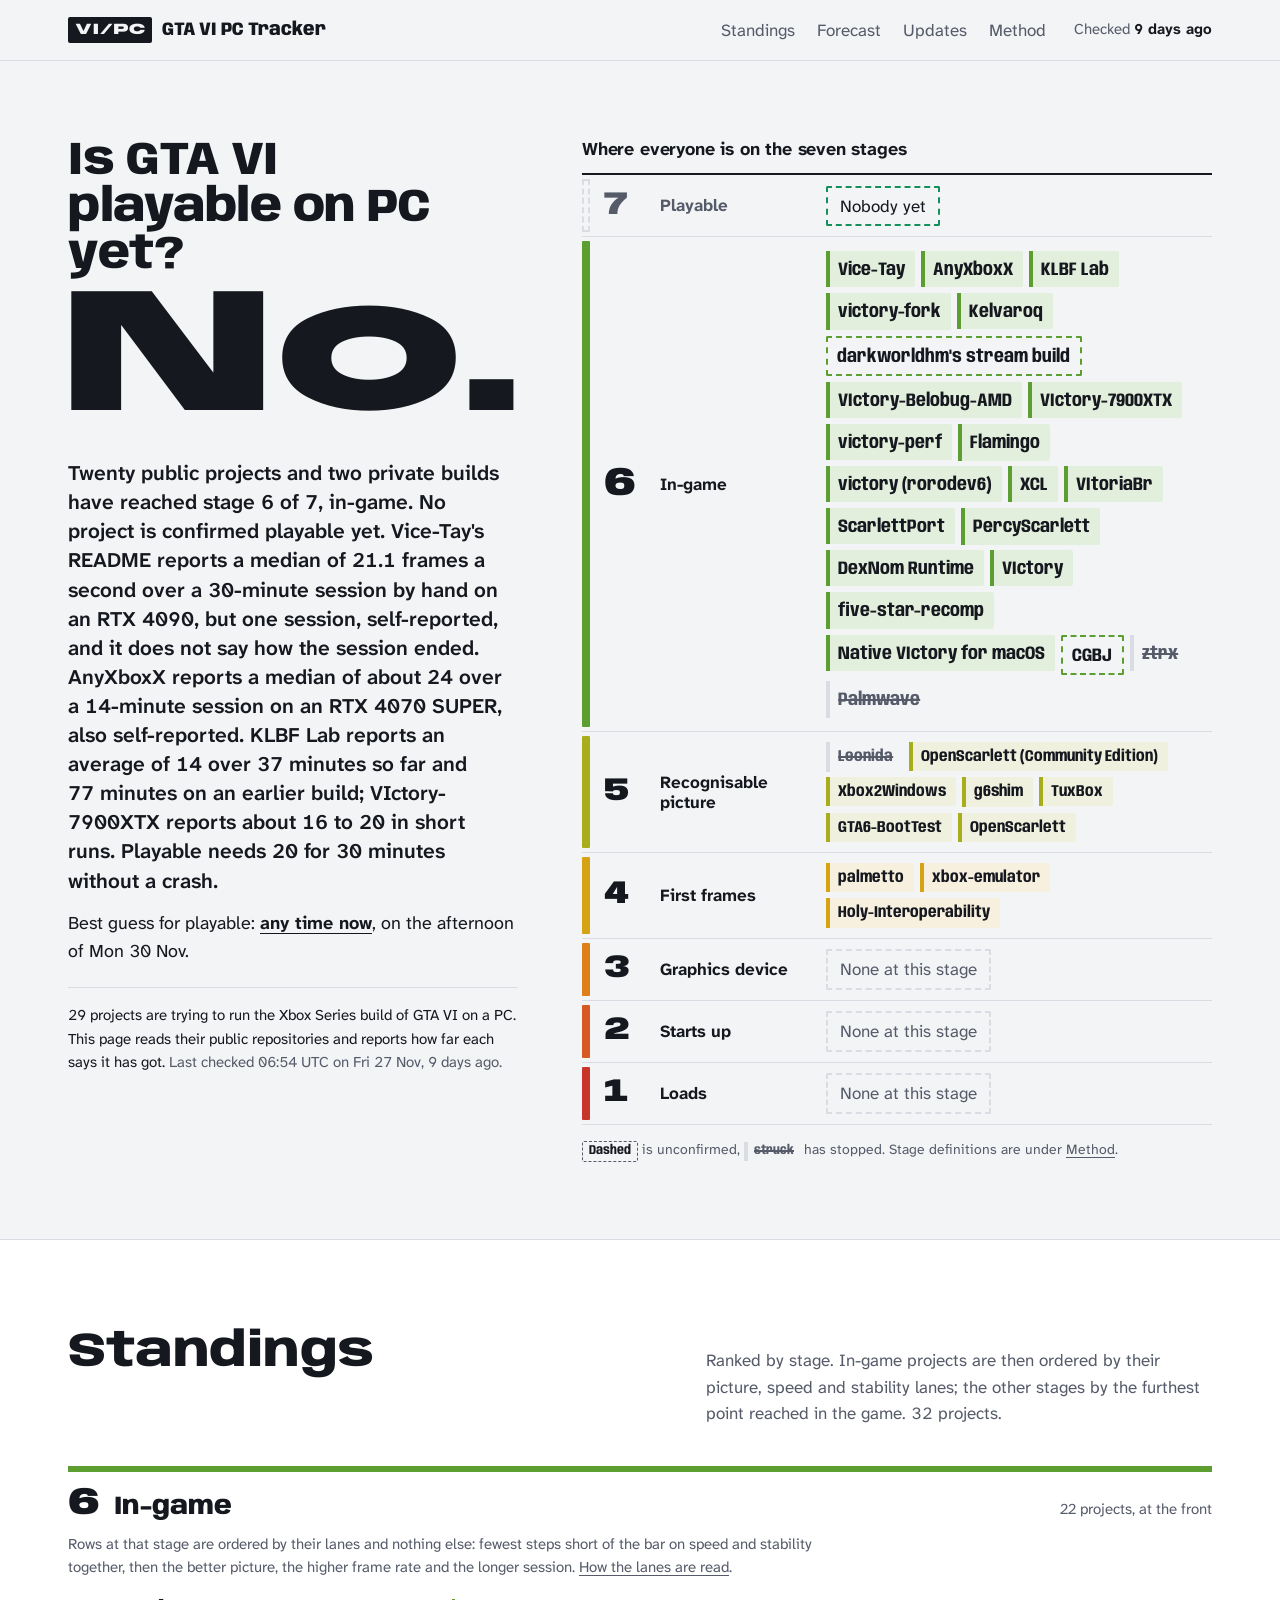
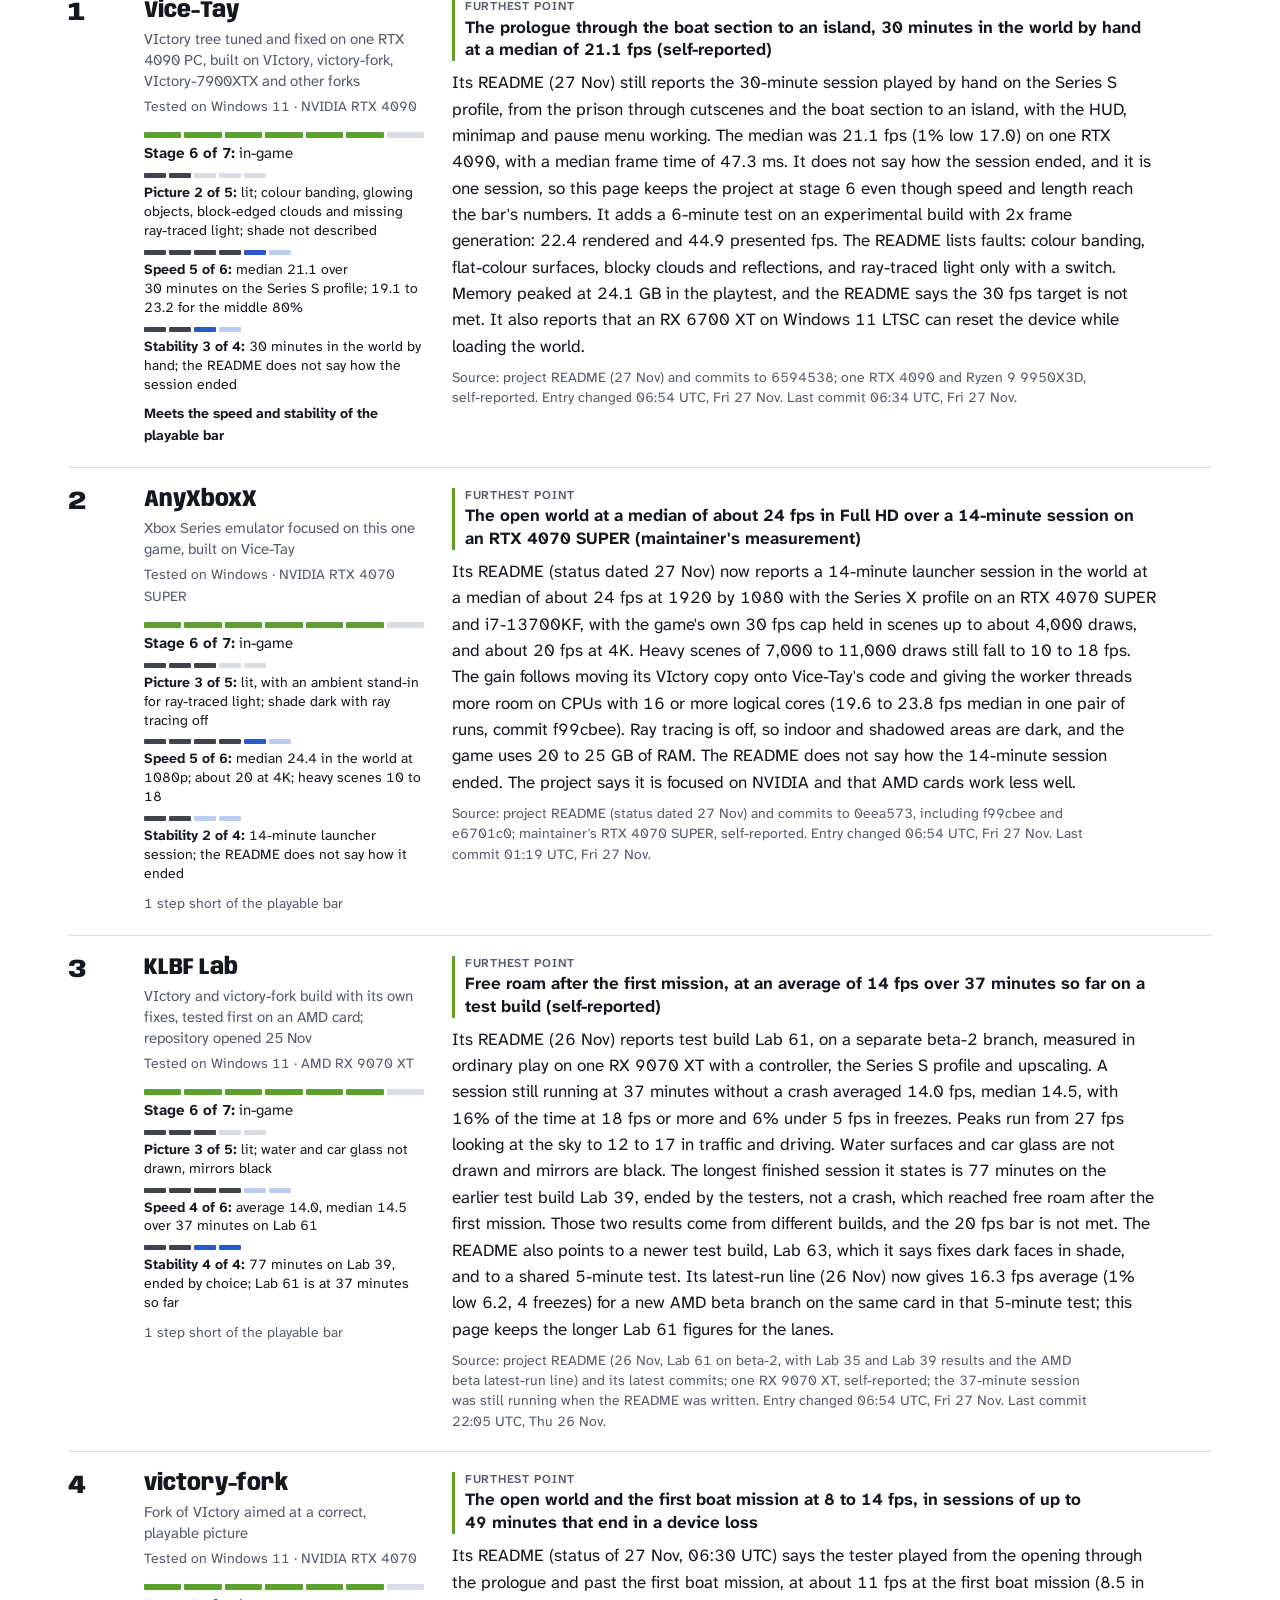
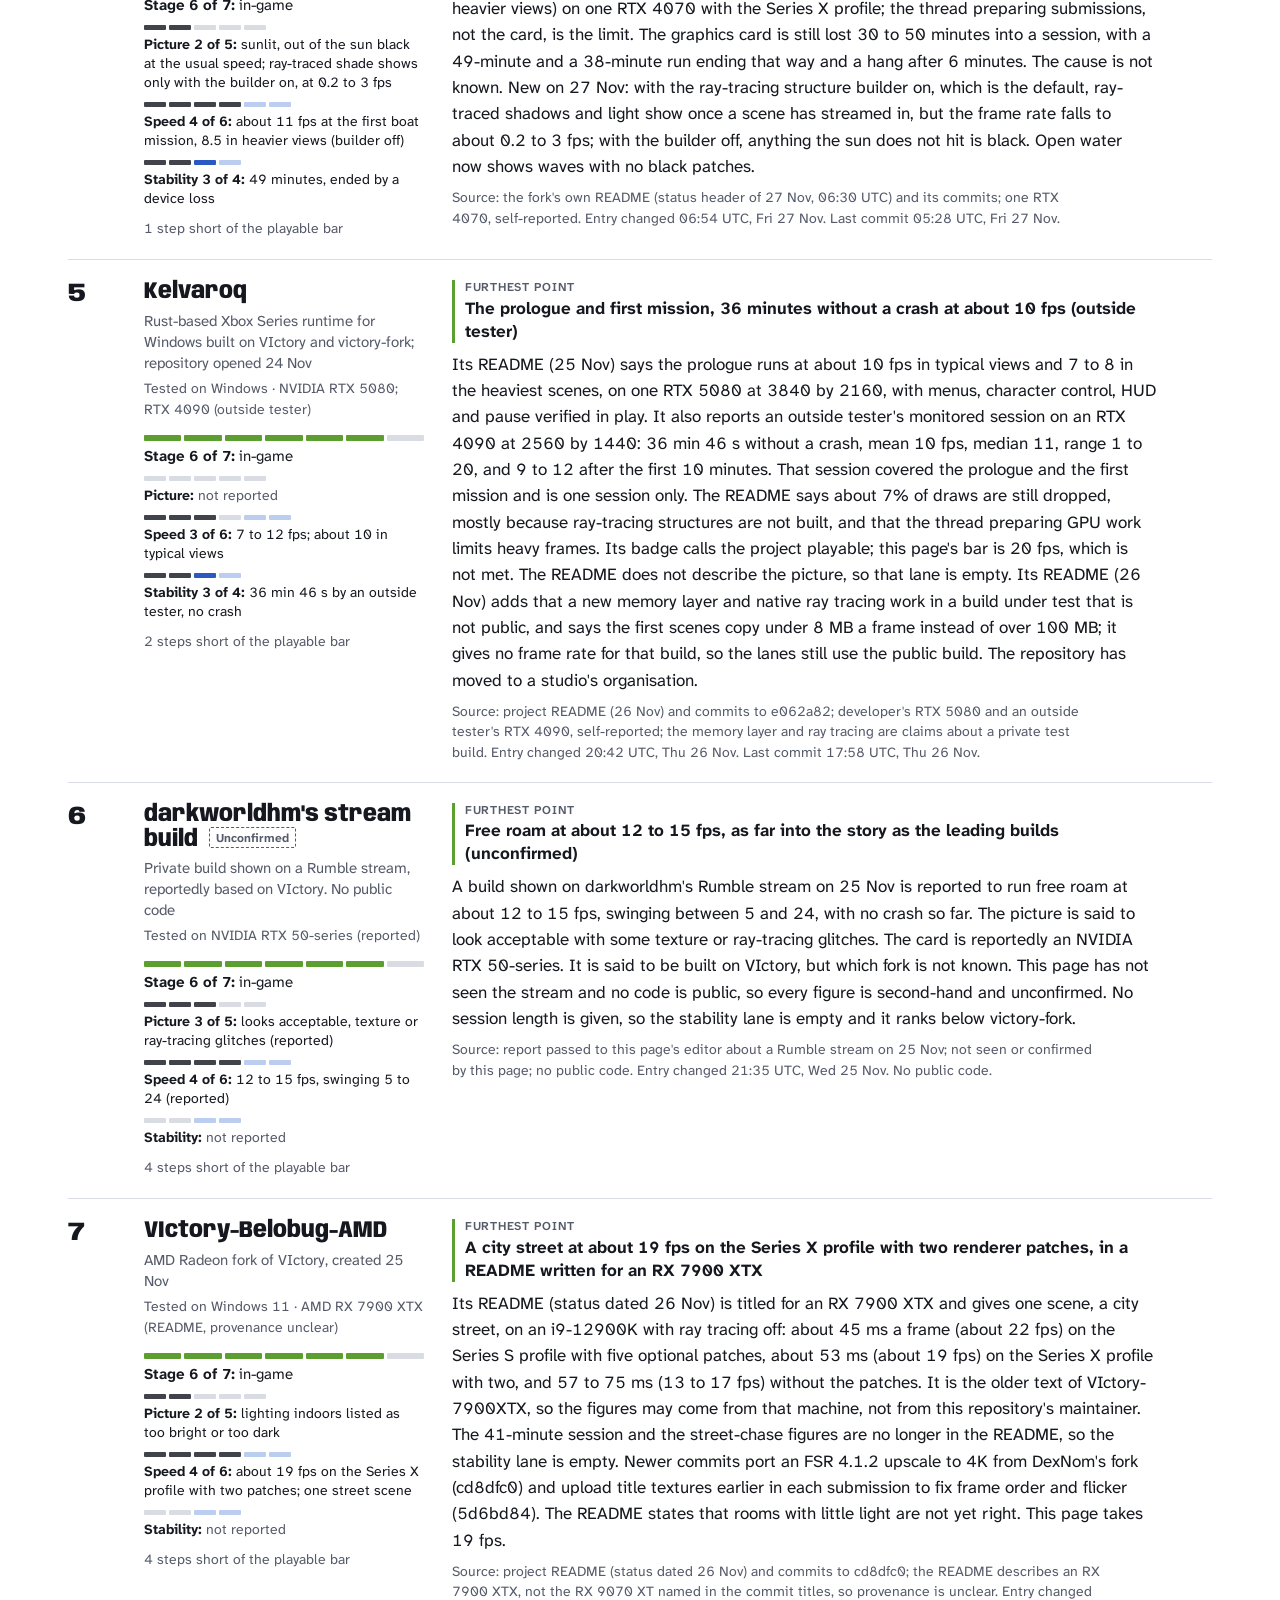
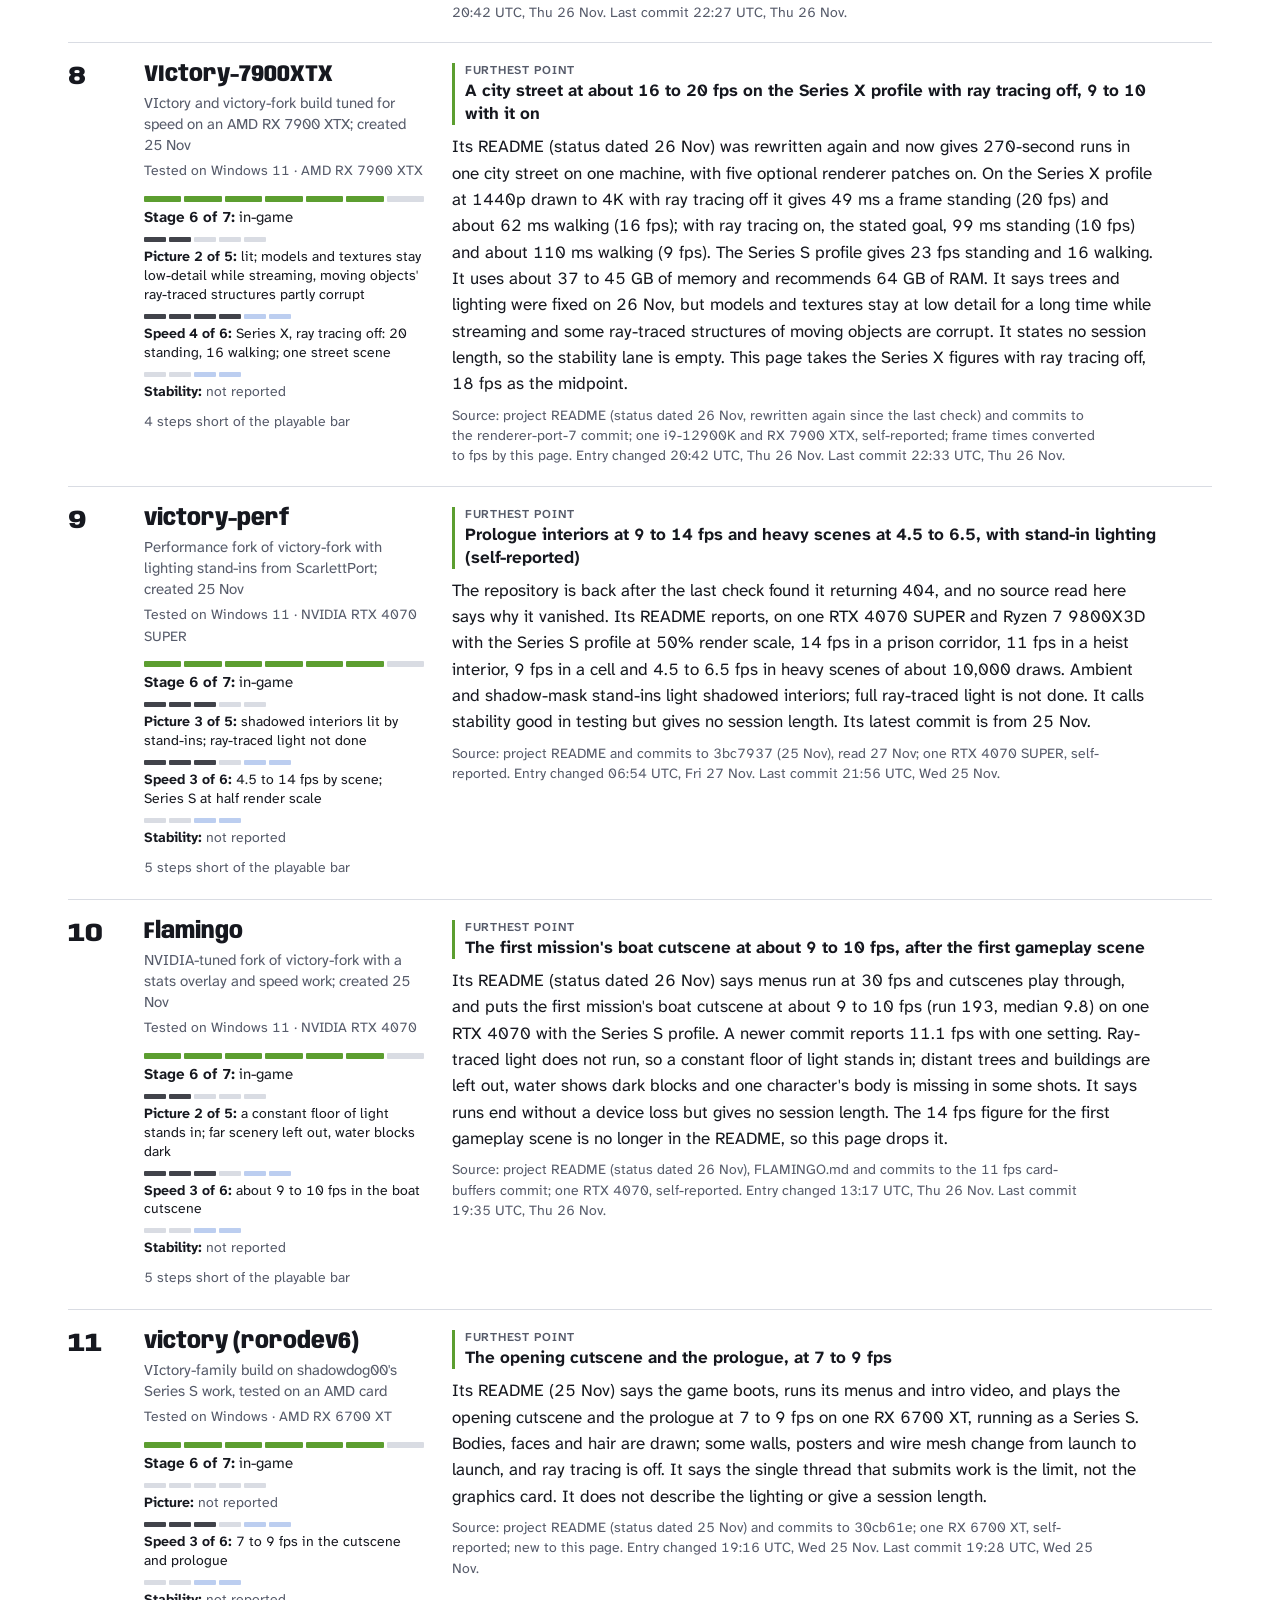
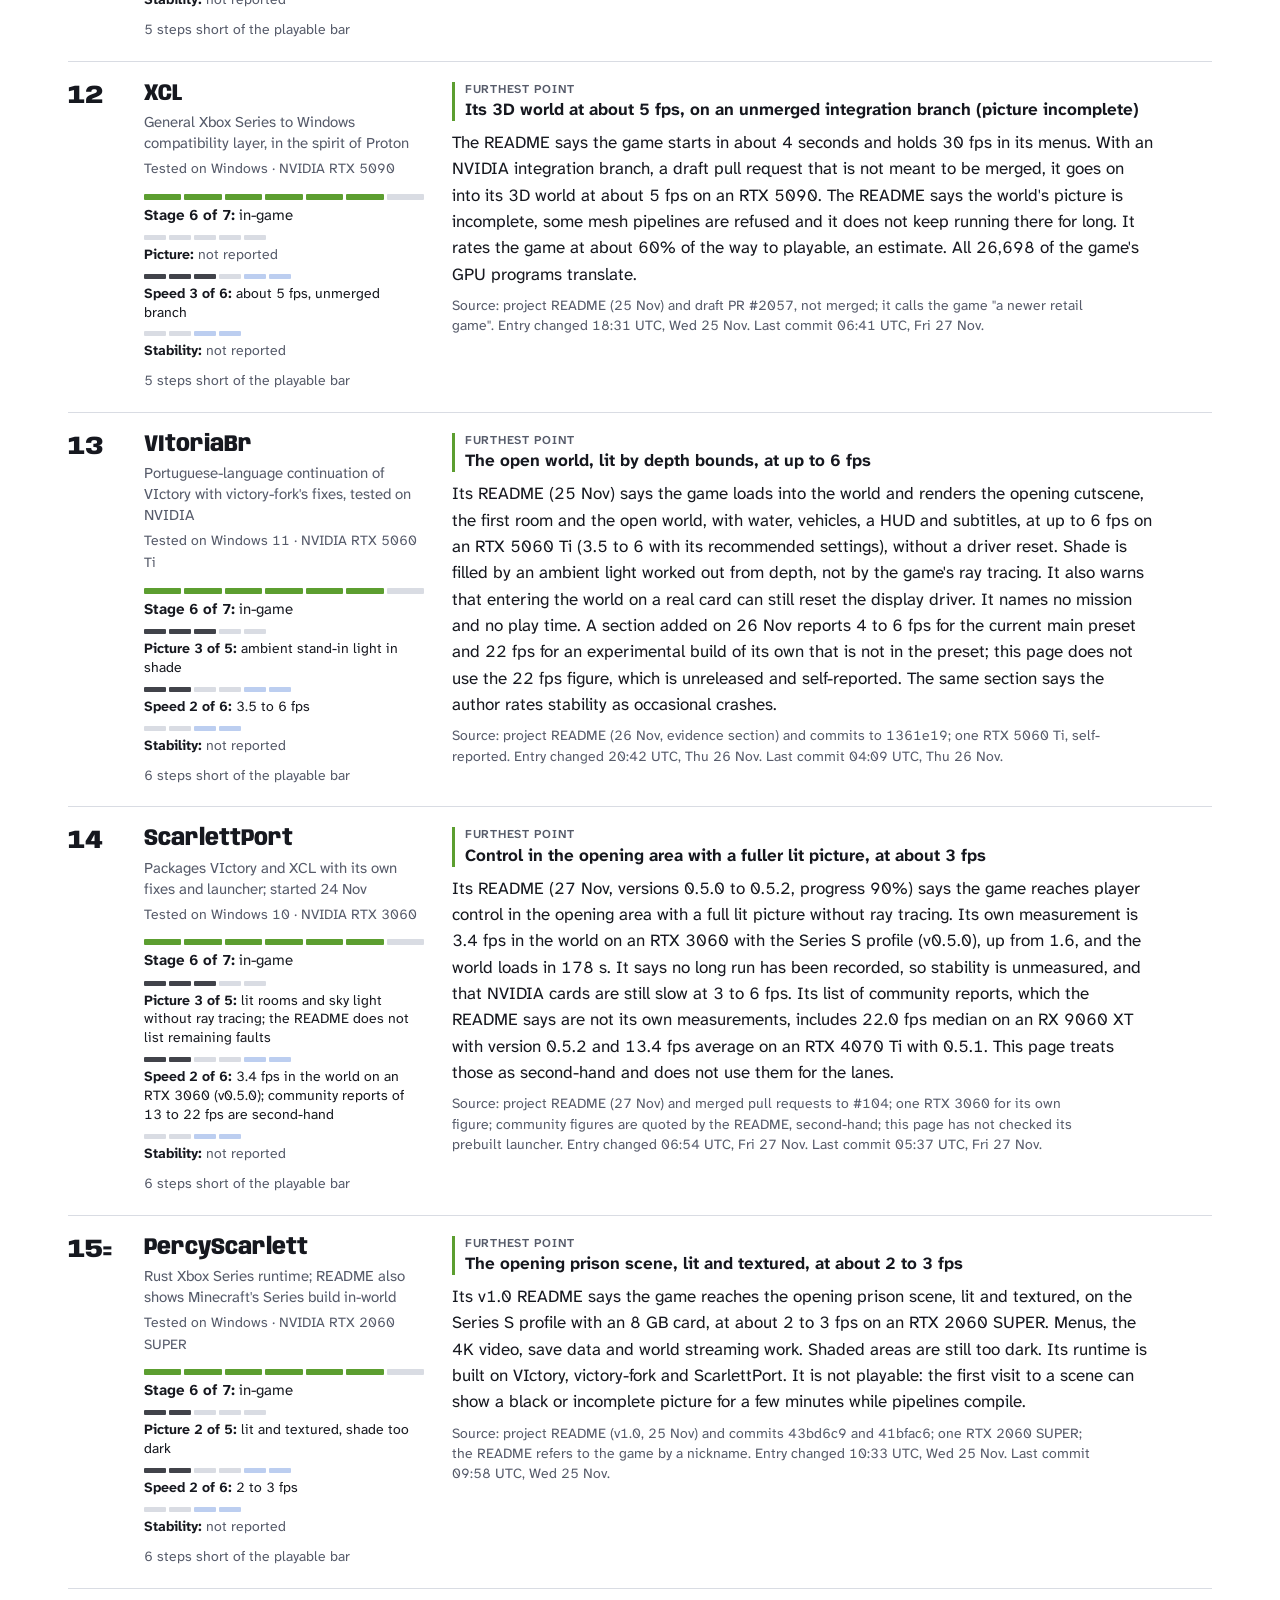
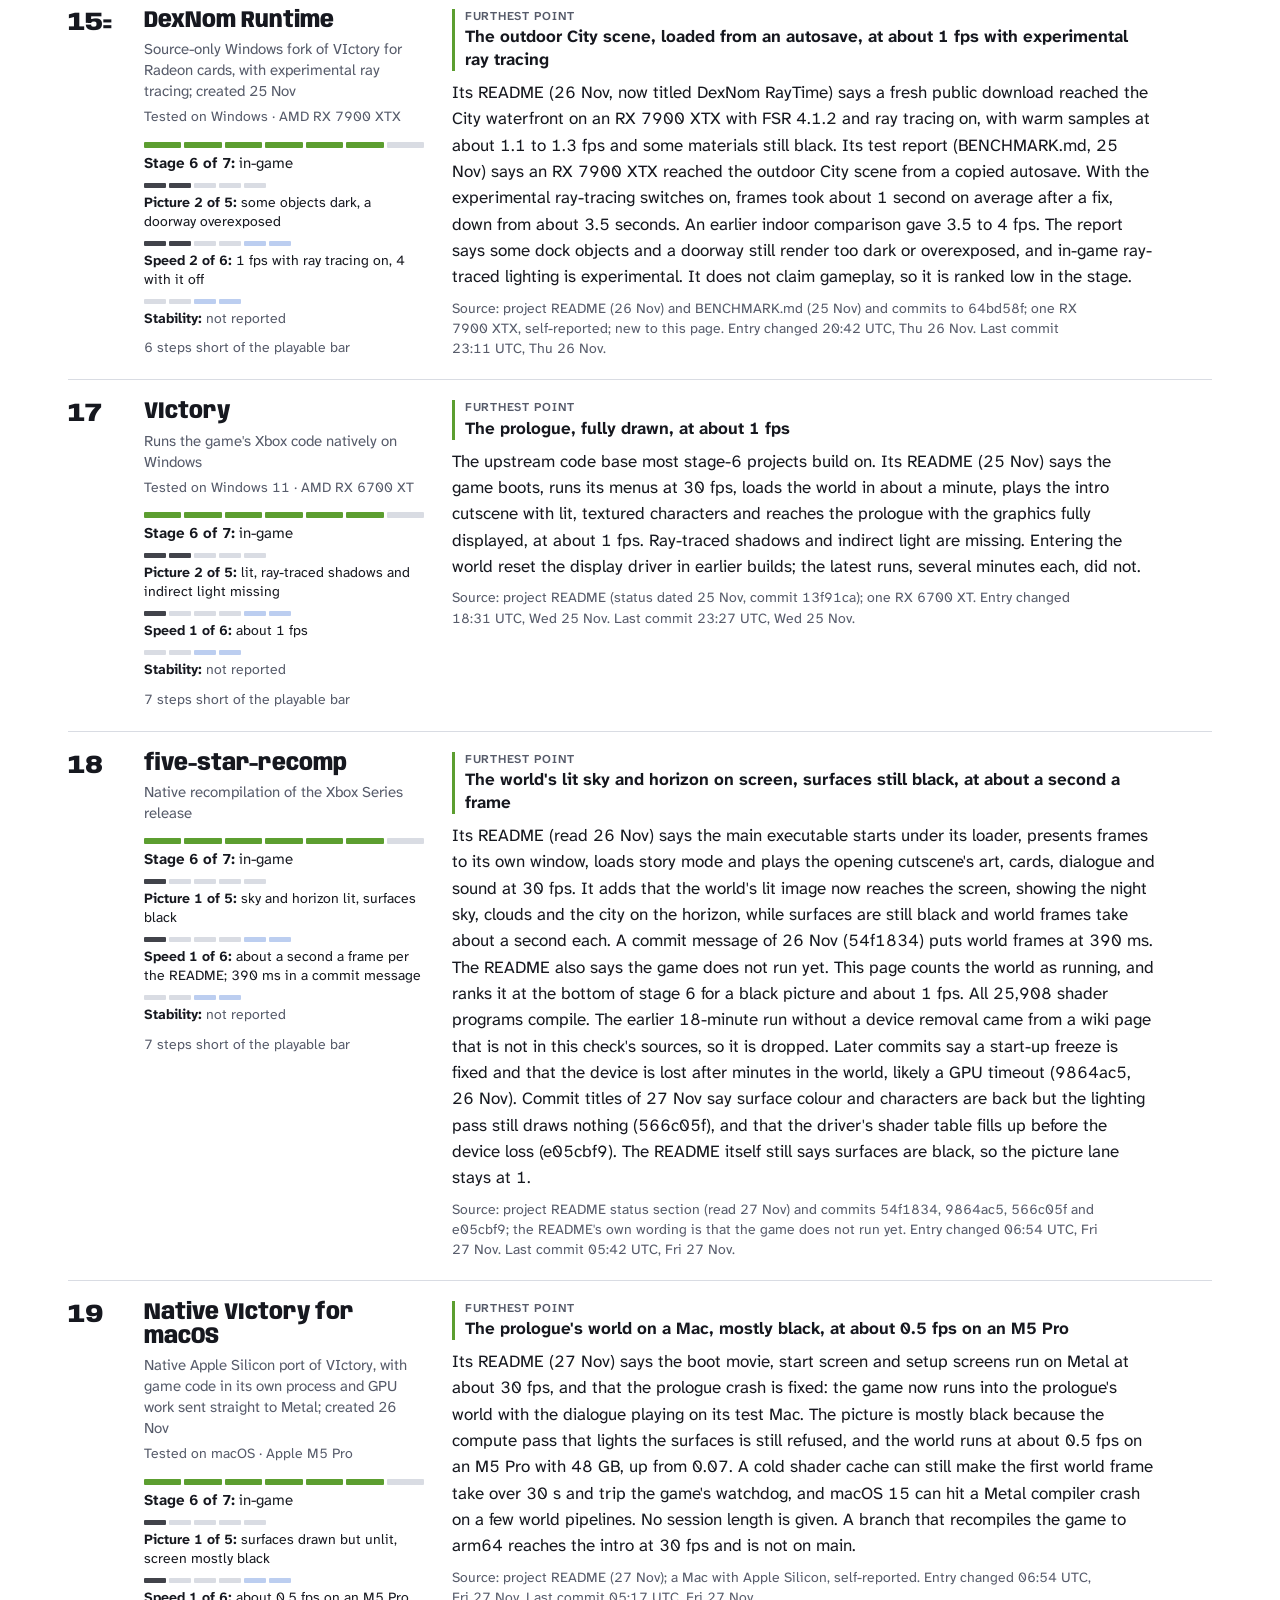
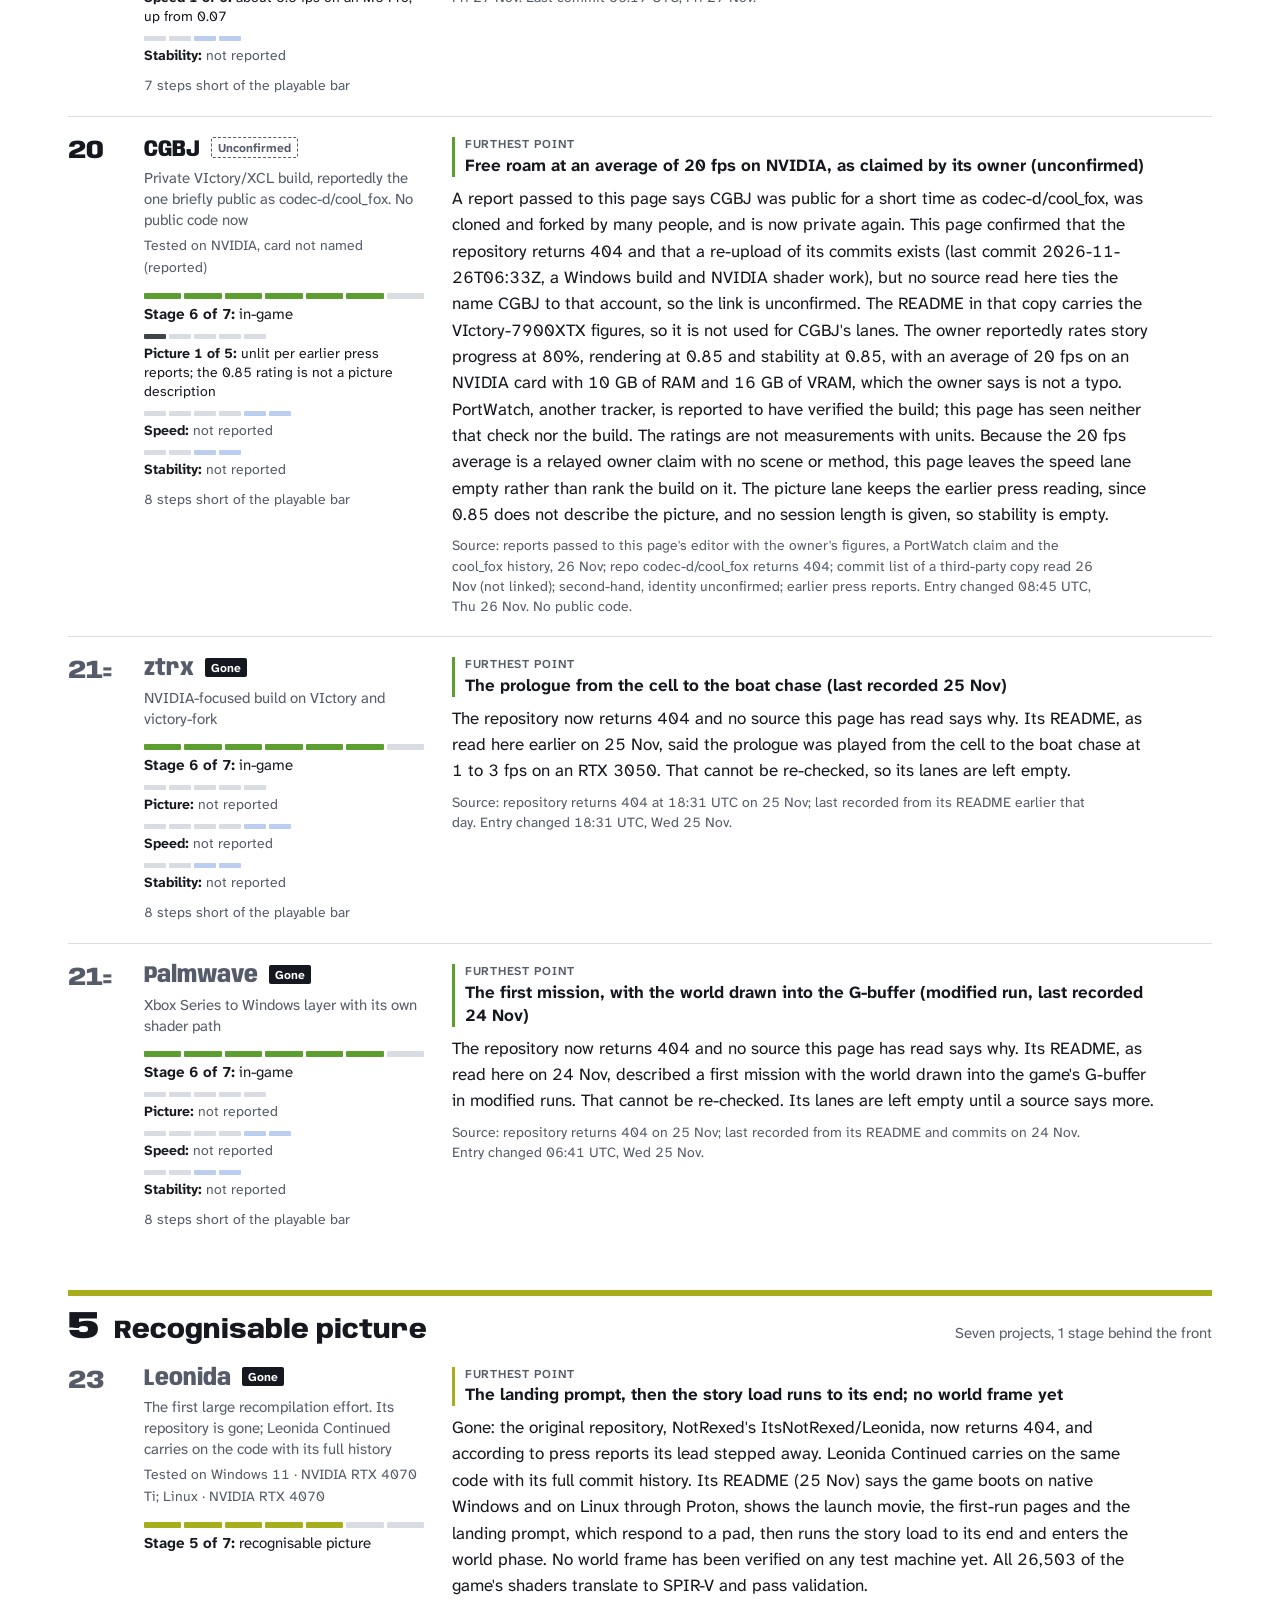
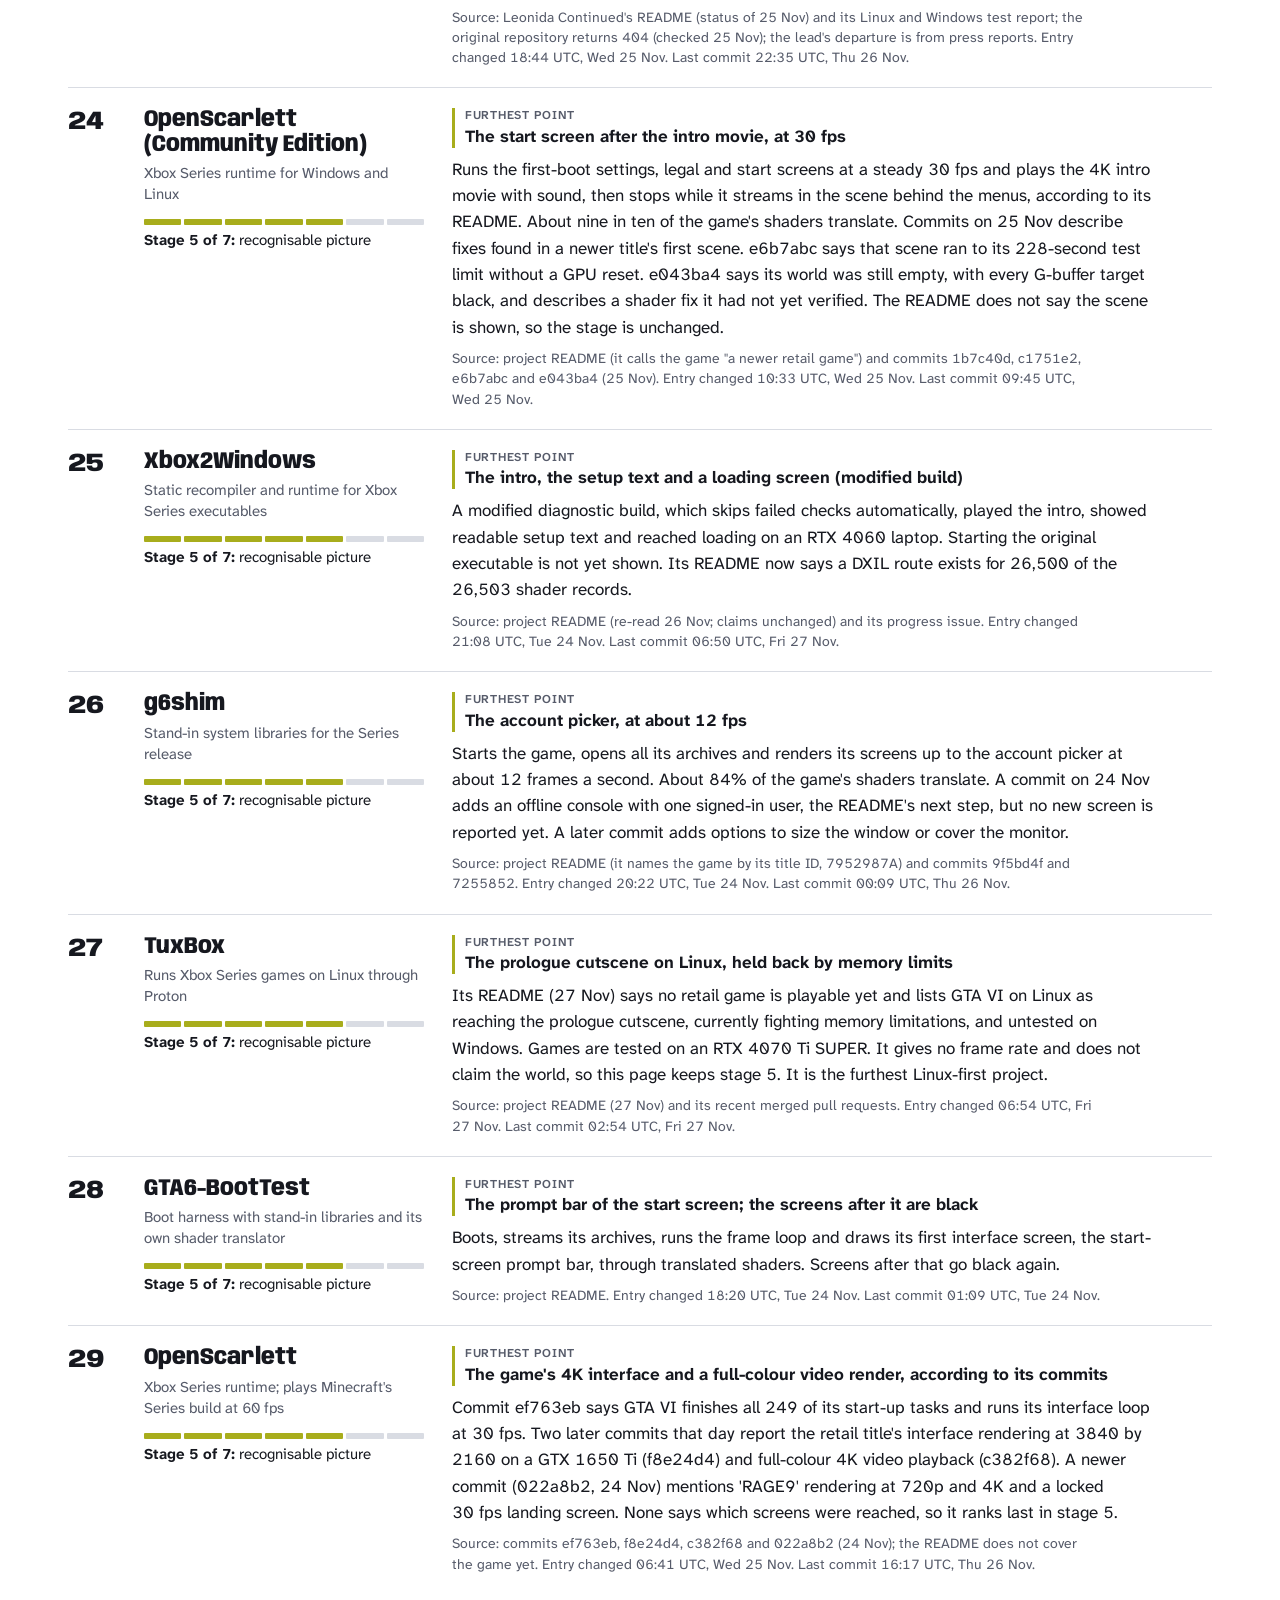
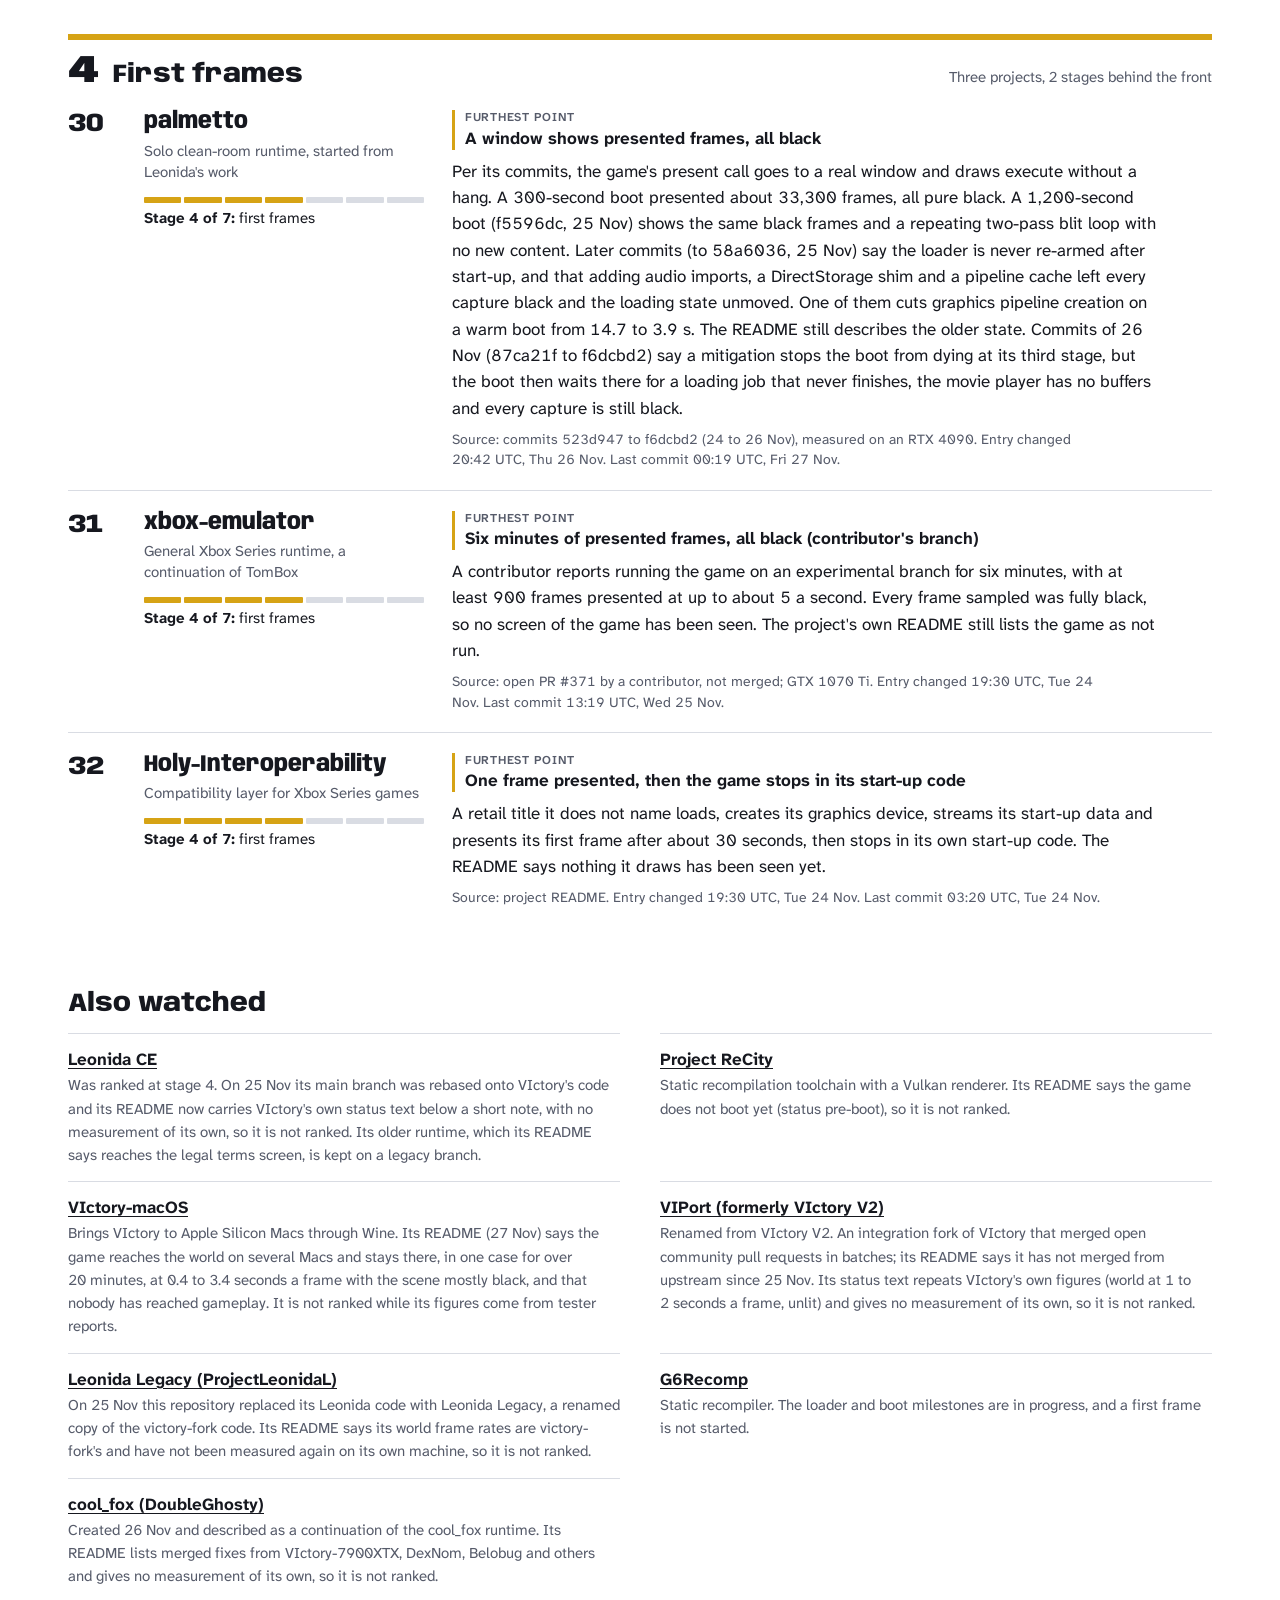
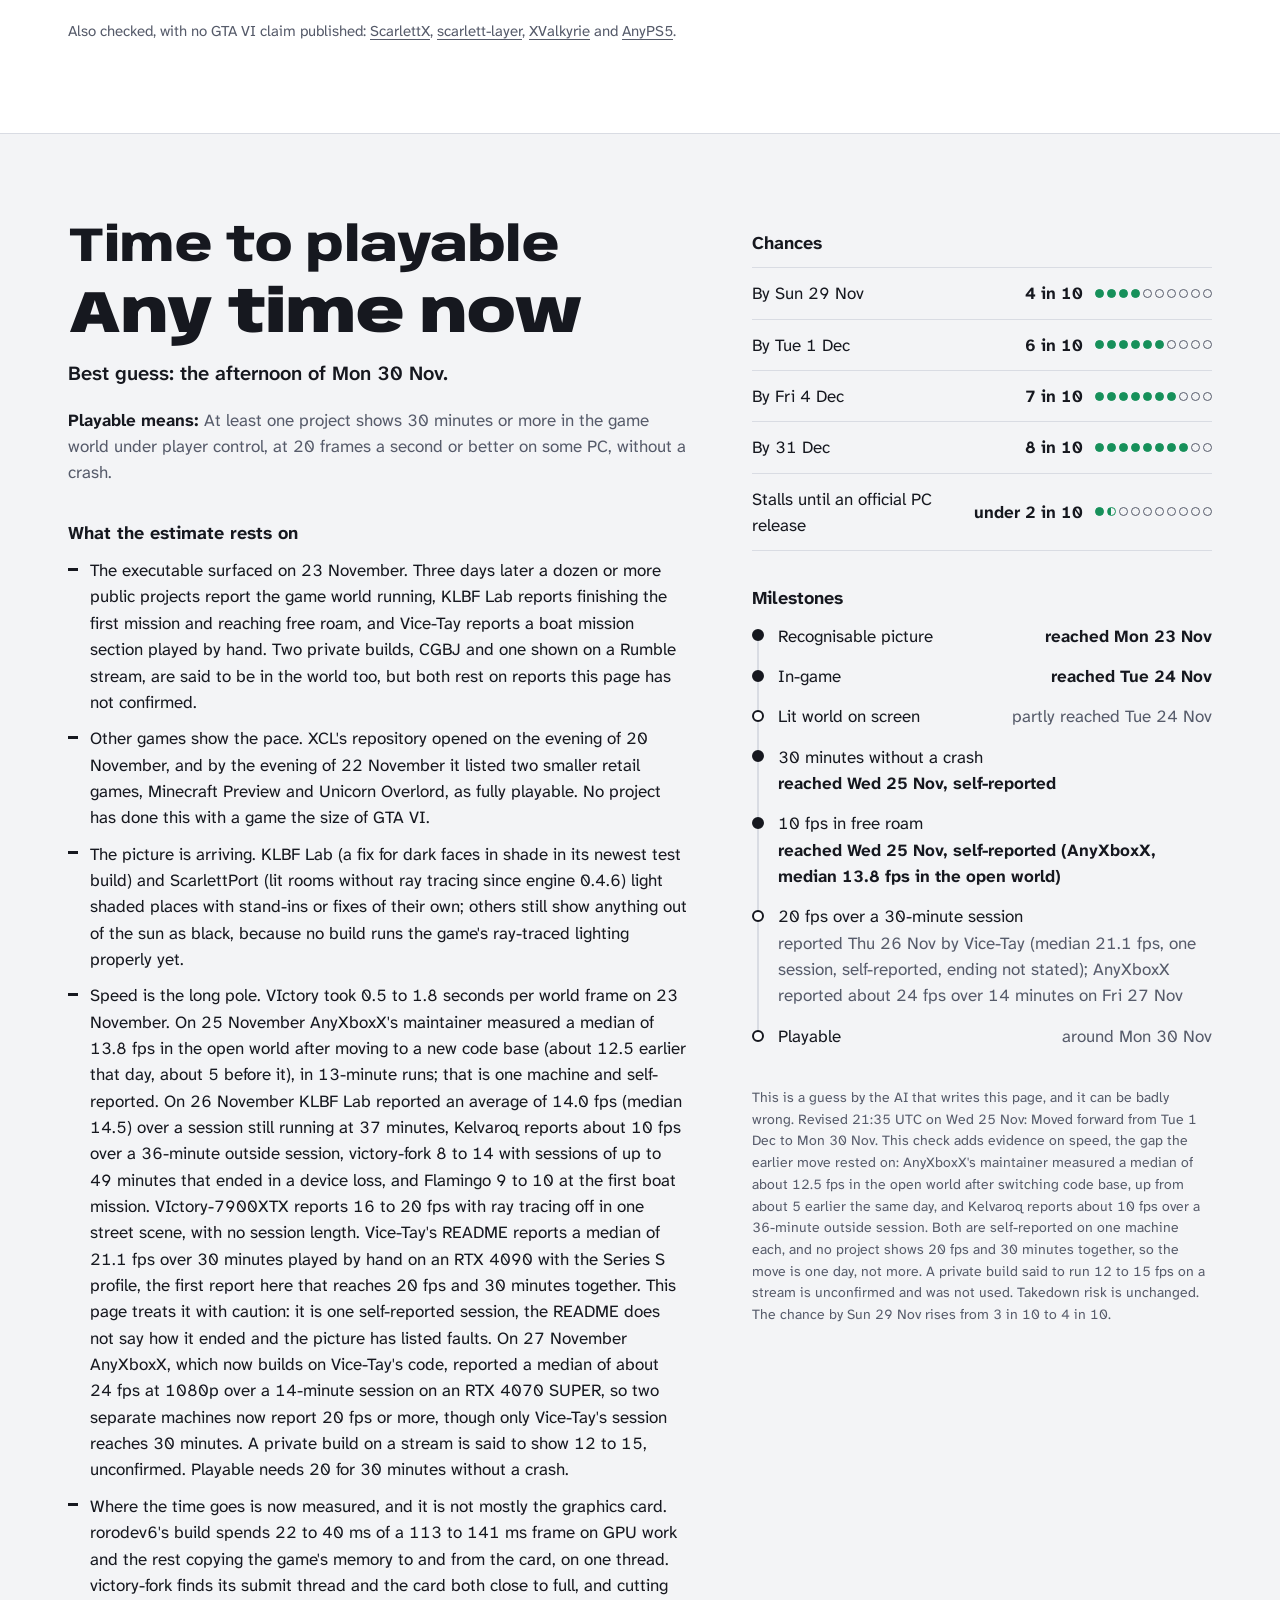
==== commit c8168bc4: "Update tracker: check at 2026-11-27T06:54:00Z" ====
--- a/index.html
+++ b/index.html
@@ -18,7 +18,7 @@
 <link rel="preconnect" href="https://fonts.gstatic.com" crossorigin>
 <link rel="stylesheet" href="https://fonts.googleapis.com/css2?family=Anybody:wdth,wght@50..150,400..900&family=Atkinson+Hyperlegible+Next:ital,wght@0,400;0,600;0,700;1,400&display=swap">
 <link rel="stylesheet" href="assets/site.css?v=f784089358">
-<script type="application/ld+json">{"@context":"https://schema.org","@type":"WebPage","name":"GTA VI PC Tracker","description":"Live standings of the unofficial projects trying to run the Xbox build of GTA VI on a PC: how far each has got, what changed, and a best guess at when it becomes playable.","url":"https://audixdev.github.io/americas-pc-tracker/","dateModified":"2026-11-26T20:42:00Z"}</script>
+<script type="application/ld+json">{"@context":"https://schema.org","@type":"WebPage","name":"GTA VI PC Tracker","description":"Live standings of the unofficial projects trying to run the Xbox build of GTA VI on a PC: how far each has got, what changed, and a best guess at when it becomes playable.","url":"https://audixdev.github.io/americas-pc-tracker/","dateModified":"2026-11-27T06:54:00Z"}</script>
 </head>
 <body>
 <a class="skip" href="#main">Skip to content</a>
@@ -32,7 +32,7 @@
       <a href="#updates">Updates</a>
       <a href="#method">Method</a>
     </nav>
-    <p class="top__checked">Checked <time class="js-ago" datetime="2026-11-26T20:42:00Z">20:42 UTC</time></p>
+    <p class="top__checked">Checked <time class="js-ago" datetime="2026-11-27T06:54:00Z">06:54 UTC</time></p>
   </div>
 </header>
 
@@ -42,16 +42,16 @@
       <div class="hero__words">
         <h1 id="hero-title">Is GTA&nbsp;VI playable on PC yet?</h1>
         <p class="hero__answer">No.</p>
-        <p class="hero__lead">Nineteen public projects and two private builds have reached stage&nbsp;6 of&nbsp;7, in-game. No project is confirmed playable yet. Vice-Tay&#x27;s README reports a median of 21.1&nbsp;frames a second over a 30-minute session by hand on an RTX 4090, but one session, self-reported, and it does not say how the session ended. KLBF Lab reports an average of 14 over 37&nbsp;minutes so far and 77&nbsp;minutes on an earlier build; AnyXboxX and VIctory-7900XTX report about 14 to 19 in shorter runs. Playable needs 20 for 30&nbsp;minutes without a crash.</p>
-        <p class="hero__eta">Best guess for playable: <a href="#forecast" class="js-countdown" data-target="2026-11-30T15:00:00Z" data-lower="1">about 4 days</a>, on the afternoon of Mon 30 Nov.</p>
-        <p class="hero__how">28 projects are trying to run the Xbox Series build of GTA&nbsp;VI on a PC. This page reads their public repositories and reports how far each says it has got. <span class="quiet">Last checked <time datetime="2026-11-26T20:42:00Z">20:42 UTC on Thu 26 Nov</time><span class="js-ago-suffix" data-from="2026-11-26T20:42:00Z"></span>.</span></p>
+        <p class="hero__lead">Twenty public projects and two private builds have reached stage&nbsp;6 of&nbsp;7, in-game. No project is confirmed playable yet. Vice-Tay&#x27;s README reports a median of 21.1&nbsp;frames a second over a 30-minute session by hand on an RTX 4090, but one session, self-reported, and it does not say how the session ended. AnyXboxX reports a median of about 24 over a 14-minute session on an RTX 4070 SUPER, also self-reported. KLBF Lab reports an average of 14 over 37&nbsp;minutes so far and 77&nbsp;minutes on an earlier build; VIctory-7900XTX reports about 16 to 20 in short runs. Playable needs 20 for 30&nbsp;minutes without a crash.</p>
+        <p class="hero__eta">Best guess for playable: <a href="#forecast" class="js-countdown" data-target="2026-11-30T15:00:00Z" data-lower="1">about 3½ days</a>, on the afternoon of Mon 30 Nov.</p>
+        <p class="hero__how">29 projects are trying to run the Xbox Series build of GTA&nbsp;VI on a PC. This page reads their public repositories and reports how far each says it has got. <span class="quiet">Last checked <time datetime="2026-11-27T06:54:00Z">06:54 UTC on Fri 27 Nov</time><span class="js-ago-suffix" data-from="2026-11-27T06:54:00Z"></span>.</span></p>
       </div>
       <div class="ladder-wrap">
         <h2 class="ladder__title">Where everyone is on the seven stages</h2>
         <ol class="ladder" reversed>
           <li class="rung stage-7"><span class="rung__n">7</span><span class="rung__name">Playable<span class="vh">: none</span></span><ul class="rung__who"><li class="rung__empty">Nobody yet</li></ul></li>
-          <li class="rung stage-6 is-reached is-front"><span class="rung__n">6</span><span class="rung__name">In-game<span class="vh">: 21 projects</span></span><ul class="rung__who"><li><a class="chip" href="#p-vice-tay">Vice-Tay</a></li><li><a class="chip" href="#p-klbf-lab">KLBF Lab</a></li><li><a class="chip" href="#p-victory-fork">victory-fork</a></li><li><a class="chip" href="#p-kelvaroq">Kelvaroq</a></li><li><a class="chip" href="#p-anyxboxx">AnyXboxX</a></li><li><a class="chip is-unverified" href="#p-darkworldhm-s-stream-build">darkworldhm&#x27;s stream build<span class="vh">, unconfirmed</span></a></li><li><a class="chip" href="#p-victory-belobug-amd">VIctory-Belobug-AMD</a></li><li><a class="chip" href="#p-victory-7900xtx">VIctory-7900XTX</a></li><li><a class="chip" href="#p-flamingo">Flamingo</a></li><li><a class="chip" href="#p-victory-rorodev6">victory (rorodev6)</a></li><li><a class="chip" href="#p-xcl">XCL</a></li><li><a class="chip" href="#p-vitoriabr">VItoriaBr</a></li><li><a class="chip" href="#p-scarlettport">ScarlettPort</a></li><li><a class="chip" href="#p-percyscarlett">PercyScarlett</a></li><li><a class="chip" href="#p-dexnom-runtime">DexNom Runtime</a></li><li><a class="chip" href="#p-victory">VIctory</a></li><li><a class="chip" href="#p-five-star-recomp">five-star-recomp</a></li><li><a class="chip is-unverified" href="#p-cgbj">CGBJ<span class="vh">, unconfirmed</span></a></li><li><a class="chip is-out" href="#p-ztrx">ztrx<span class="vh">, gone</span></a></li><li><a class="chip is-out" href="#p-palmwave">Palmwave<span class="vh">, gone</span></a></li><li><a class="chip is-out" href="#p-victory-perf">victory-perf<span class="vh">, gone</span></a></li></ul></li>
-          <li class="rung stage-5 is-reached"><span class="rung__n">5</span><span class="rung__name">Recognisable picture<span class="vh">: 8 projects</span></span><ul class="rung__who"><li><a class="chip" href="#p-native-victory-for-macos">Native VIctory for macOS</a></li><li><a class="chip is-out" href="#p-leonida">Leonida<span class="vh">, gone</span></a></li><li><a class="chip" href="#p-openscarlett-community-edition">OpenScarlett (Community Edition)</a></li><li><a class="chip" href="#p-xbox2windows">Xbox2Windows</a></li><li><a class="chip" href="#p-g6shim">g6shim</a></li><li><a class="chip" href="#p-tuxbox">TuxBox</a></li><li><a class="chip" href="#p-gta6-boottest">GTA6-BootTest</a></li><li><a class="chip" href="#p-openscarlett">OpenScarlett</a></li></ul></li>
+          <li class="rung stage-6 is-reached is-front"><span class="rung__n">6</span><span class="rung__name">In-game<span class="vh">: 22 projects</span></span><ul class="rung__who"><li><a class="chip" href="#p-vice-tay">Vice-Tay</a></li><li><a class="chip" href="#p-anyxboxx">AnyXboxX</a></li><li><a class="chip" href="#p-klbf-lab">KLBF Lab</a></li><li><a class="chip" href="#p-victory-fork">victory-fork</a></li><li><a class="chip" href="#p-kelvaroq">Kelvaroq</a></li><li><a class="chip is-unverified" href="#p-darkworldhm-s-stream-build">darkworldhm&#x27;s stream build<span class="vh">, unconfirmed</span></a></li><li><a class="chip" href="#p-victory-belobug-amd">VIctory-Belobug-AMD</a></li><li><a class="chip" href="#p-victory-7900xtx">VIctory-7900XTX</a></li><li><a class="chip" href="#p-victory-perf">victory-perf</a></li><li><a class="chip" href="#p-flamingo">Flamingo</a></li><li><a class="chip" href="#p-victory-rorodev6">victory (rorodev6)</a></li><li><a class="chip" href="#p-xcl">XCL</a></li><li><a class="chip" href="#p-vitoriabr">VItoriaBr</a></li><li><a class="chip" href="#p-scarlettport">ScarlettPort</a></li><li><a class="chip" href="#p-percyscarlett">PercyScarlett</a></li><li><a class="chip" href="#p-dexnom-runtime">DexNom Runtime</a></li><li><a class="chip" href="#p-victory">VIctory</a></li><li><a class="chip" href="#p-five-star-recomp">five-star-recomp</a></li><li><a class="chip" href="#p-native-victory-for-macos">Native VIctory for macOS</a></li><li><a class="chip is-unverified" href="#p-cgbj">CGBJ<span class="vh">, unconfirmed</span></a></li><li><a class="chip is-out" href="#p-ztrx">ztrx<span class="vh">, gone</span></a></li><li><a class="chip is-out" href="#p-palmwave">Palmwave<span class="vh">, gone</span></a></li></ul></li>
+          <li class="rung stage-5 is-reached"><span class="rung__n">5</span><span class="rung__name">Recognisable picture<span class="vh">: 7 projects</span></span><ul class="rung__who"><li><a class="chip is-out" href="#p-leonida">Leonida<span class="vh">, gone</span></a></li><li><a class="chip" href="#p-openscarlett-community-edition">OpenScarlett (Community Edition)</a></li><li><a class="chip" href="#p-xbox2windows">Xbox2Windows</a></li><li><a class="chip" href="#p-g6shim">g6shim</a></li><li><a class="chip" href="#p-tuxbox">TuxBox</a></li><li><a class="chip" href="#p-gta6-boottest">GTA6-BootTest</a></li><li><a class="chip" href="#p-openscarlett">OpenScarlett</a></li></ul></li>
           <li class="rung stage-4 is-reached"><span class="rung__n">4</span><span class="rung__name">First frames<span class="vh">: 3 projects</span></span><ul class="rung__who"><li><a class="chip" href="#p-palmetto">palmetto</a></li><li><a class="chip" href="#p-xbox-emulator">xbox-emulator</a></li><li><a class="chip" href="#p-holy-interoperability">Holy-Interoperability</a></li></ul></li>
           <li class="rung stage-3 is-reached"><span class="rung__n">3</span><span class="rung__name">Graphics device<span class="vh">: none</span></span><ul class="rung__who"><li class="rung__empty">None at this stage</li></ul></li>
           <li class="rung stage-2 is-reached"><span class="rung__n">2</span><span class="rung__name">Starts up<span class="vh">: none</span></span><ul class="rung__who"><li class="rung__empty">None at this stage</li></ul></li>
@@ -69,7 +69,7 @@
         <p class="sec-head__note">Ranked by stage. In-game projects are then ordered by their picture, speed and stability lanes; the other stages by the furthest point reached in the game. 32 projects.</p>
       </div>
       <section class="group stage-6" aria-labelledby="g6">
-        <h3 id="g6" class="group__head"><span class="group__n">6</span> <span class="group__name">In-game</span> <span class="group__count">21 projects, at the front</span></h3>
+        <h3 id="g6" class="group__head"><span class="group__n">6</span> <span class="group__name">In-game</span> <span class="group__count">22 projects, at the front</span></h3>
         <p class="group__note">Rows at that stage are ordered by their lanes and nothing else: fewest steps short of the bar on speed and stability together, then the better picture, the higher frame rate and the longer session. <a href="#lanes">How the lanes are read</a>.</p>
         <ol class="group__list">
           <li class="entry" id="p-vice-tay">
@@ -88,12 +88,32 @@
             </div>
             <div class="entry__status">
               <p class="entry__furthest"><span class="entry__label">Furthest point</span> The prologue through the boat section to an island, 30&nbsp;minutes in the world by hand at a median of 21.1&nbsp;fps (self-reported)</p>
-              <p>Its README (26 Nov) reports a 30-minute session played by hand on the Series S profile, from the prison through cutscenes and the boat section to an island, with the HUD, minimap and pause menu working. The median was 21.1&nbsp;fps (10th to 90th percentile 19.1 to 23.2) on one RTX 4090, and the median eased from 21.7 to 20.6&nbsp;fps across the session. Failed boat missions were retried from checkpoints. The README does not say how the session ended, and it is one session, so this page keeps the project at stage 6 even though speed and length reach the bar&#x27;s numbers. A 5-minute scripted run gave 20.8&nbsp;fps. The README lists faults: flat colour bands on skin, hair and walls, some objects glowing in flat colour, clouds in square blocks, and ray-traced light missing unless a switch is set. The game takes 23 to 27&nbsp;GB of memory. The README says the target of 30&nbsp;fps is not met.</p>
-              <p class="entry__src">Source: project README (26 Nov), docs/tests.md and commits to cdb1b4d; one RTX 4090 and Ryzen 9 9950X3D, self-reported; new to this page. Entry changed <time datetime="2026-11-26T20:42:00Z">20:42 UTC, Thu 26 Nov</time>. Last commit <time datetime="2026-11-26T20:29:52Z">20:29 UTC, Thu 26 Nov</time>.</p>
+              <p>Its README (27 Nov) still reports the 30-minute session played by hand on the Series S profile, from the prison through cutscenes and the boat section to an island, with the HUD, minimap and pause menu working. The median was 21.1&nbsp;fps (1% low 17.0) on one RTX 4090, with a median frame time of 47.3 ms. It does not say how the session ended, and it is one session, so this page keeps the project at stage 6 even though speed and length reach the bar&#x27;s numbers. It adds a 6-minute test on an experimental build with 2x frame generation: 22.4 rendered and 44.9 presented fps. The README lists faults: colour banding, flat-colour surfaces, blocky clouds and reflections, and ray-traced light only with a switch. Memory peaked at 24.1&nbsp;GB in the playtest, and the README says the 30&nbsp;fps target is not met. It also reports that an RX 6700 XT on Windows 11 LTSC can reset the device while loading the world.</p>
+              <p class="entry__src">Source: project README (27 Nov) and commits to 6594538; one RTX 4090 and Ryzen 9 9950X3D, self-reported. Entry changed <time datetime="2026-11-27T06:54:00Z">06:54 UTC, Fri 27 Nov</time>. Last commit <time datetime="2026-11-27T06:34:45Z">06:34 UTC, Fri 27 Nov</time>.</p>
+            </div>
+          </li>
+          <li class="entry" id="p-anyxboxx">
+            <p class="entry__pos"><span class="vh">Position </span>2</p>
+            <div class="entry__who">
+              <h4><a class="name" href="https://github.com/LooperSalty/AnyXboxX" rel="noopener">AnyXboxX</a></h4>
+              <p class="entry__tagline">Xbox Series emulator focused on this one game, built on Vice-Tay</p>
+              <p class="entry__tested">Tested on Windows · NVIDIA RTX 4070 SUPER</p>
+              <div class="gauges">
+                <div class="gauge gauge--stage"><span class="meter meter--stage" aria-hidden="true"><span class="meter__seg is-on"></span><span class="meter__seg is-on"></span><span class="meter__seg is-on"></span><span class="meter__seg is-on"></span><span class="meter__seg is-on"></span><span class="meter__seg is-on"></span><span class="meter__seg"></span></span><p><b>Stage 6 of 7:</b> in-game</p></div>
+                <div class="gauge gauge--lane"><span class="meter" aria-hidden="true"><span class="meter__seg is-on"></span><span class="meter__seg is-on"></span><span class="meter__seg is-on"></span><span class="meter__seg"></span><span class="meter__seg"></span></span><p><b>Picture 3 of 5:</b> lit, with an ambient stand-in for ray-traced light; shade dark with ray tracing off</p></div>
+                <div class="gauge gauge--lane"><span class="meter" aria-hidden="true"><span class="meter__seg is-on"></span><span class="meter__seg is-on"></span><span class="meter__seg is-on"></span><span class="meter__seg is-on"></span><span class="meter__seg is-bar is-on"></span><span class="meter__seg is-bar"></span></span><p><b>Speed 5 of 6:</b> median 24.4 in the world at 1080p; about 20 at 4K; heavy scenes 10 to 18</p></div>
+                <div class="gauge gauge--lane"><span class="meter" aria-hidden="true"><span class="meter__seg is-on"></span><span class="meter__seg is-on"></span><span class="meter__seg is-bar"></span><span class="meter__seg is-bar"></span></span><p><b>Stability 2 of 4:</b> 14-minute launcher session; the README does not say how it ended</p></div>
+                <p class="gauges__short">1 step short of the playable bar</p>
+              </div>
+            </div>
+            <div class="entry__status">
+              <p class="entry__furthest"><span class="entry__label">Furthest point</span> The open world at a median of about 24&nbsp;fps in Full HD over a 14-minute session on an RTX 4070 SUPER (maintainer&#x27;s measurement)</p>
+              <p>Its README (status dated 27 Nov) now reports a 14-minute launcher session in the world at a median of about 24&nbsp;fps at 1920 by 1080 with the Series X profile on an RTX 4070 SUPER and i7-13700KF, with the game&#x27;s own 30&nbsp;fps cap held in scenes up to about 4,000 draws, and about 20&nbsp;fps at 4K. Heavy scenes of 7,000 to 11,000 draws still fall to 10 to 18&nbsp;fps. The gain follows moving its VIctory copy onto Vice-Tay&#x27;s code and giving the worker threads more room on CPUs with 16 or more logical cores (19.6 to 23.8&nbsp;fps median in one pair of runs, commit f99cbee). Ray tracing is off, so indoor and shadowed areas are dark, and the game uses 20 to 25&nbsp;GB of RAM. The README does not say how the 14-minute session ended. The project says it is focused on NVIDIA and that AMD cards work less well.</p>
+              <p class="entry__src">Source: project README (status dated 27 Nov) and commits to 0eea573, including f99cbee and e6701c0; maintainer&#x27;s RTX 4070 SUPER, self-reported. Entry changed <time datetime="2026-11-27T06:54:00Z">06:54 UTC, Fri 27 Nov</time>. Last commit <time datetime="2026-11-27T01:19:26Z">01:19 UTC, Fri 27 Nov</time>.</p>
             </div>
           </li>
           <li class="entry" id="p-klbf-lab">
-            <p class="entry__pos"><span class="vh">Position </span>2</p>
+            <p class="entry__pos"><span class="vh">Position </span>3</p>
             <div class="entry__who">
               <h4><a class="name" href="https://github.com/PastiiJay/klbf-lab" rel="noopener">KLBF Lab</a></h4>
               <p class="entry__tagline">VIctory and victory-fork build with its own fixes, tested first on an AMD card; repository opened 25 Nov</p>
@@ -108,32 +128,32 @@
             </div>
             <div class="entry__status">
               <p class="entry__furthest"><span class="entry__label">Furthest point</span> Free roam after the first mission, at an average of 14&nbsp;fps over 37&nbsp;minutes so far on a test build (self-reported)</p>
-              <p>Its README (26 Nov) reports test build Lab 61, on a separate beta-2 branch, measured in ordinary play on one RX 9070 XT with a controller, the Series S profile and upscaling. A session still running at 37&nbsp;minutes without a crash averaged 14.0&nbsp;fps, median 14.5, with 16% of the time at 18&nbsp;fps or more and 6% under 5&nbsp;fps in freezes. Peaks run from 27&nbsp;fps looking at the sky to 12 to 17 in traffic and driving. Water surfaces and car glass are not drawn and mirrors are black. The longest finished session it states is 77&nbsp;minutes on the earlier test build Lab 39, ended by the testers, not a crash, which reached free roam after the first mission. Those two results come from different builds, and the 20&nbsp;fps bar is not met. The README now also points to a newer test build, Lab 63, which it says fixes dark faces in shade, and to a shared 5-minute test; the one outside result on its latest-run line is 8.3&nbsp;fps average on an RTX 4070 (commit 0c529ca).</p>
-              <p class="entry__src">Source: project README (26 Nov, Lab 61 on beta-2, with Lab 35 and Lab 39 results) and commits to 0c529ca; one RX 9070 XT, self-reported; the 37-minute session was still running when the README was written. Entry changed <time datetime="2026-11-26T20:42:00Z">20:42 UTC, Thu 26 Nov</time>. Last commit <time datetime="2026-11-26T17:17:58Z">17:17 UTC, Thu 26 Nov</time>.</p>
+              <p>Its README (26 Nov) reports test build Lab 61, on a separate beta-2 branch, measured in ordinary play on one RX 9070 XT with a controller, the Series S profile and upscaling. A session still running at 37&nbsp;minutes without a crash averaged 14.0&nbsp;fps, median 14.5, with 16% of the time at 18&nbsp;fps or more and 6% under 5&nbsp;fps in freezes. Peaks run from 27&nbsp;fps looking at the sky to 12 to 17 in traffic and driving. Water surfaces and car glass are not drawn and mirrors are black. The longest finished session it states is 77&nbsp;minutes on the earlier test build Lab 39, ended by the testers, not a crash, which reached free roam after the first mission. Those two results come from different builds, and the 20&nbsp;fps bar is not met. The README also points to a newer test build, Lab 63, which it says fixes dark faces in shade, and to a shared 5-minute test. Its latest-run line (26 Nov) now gives 16.3&nbsp;fps average (1% low 6.2, 4 freezes) for a new AMD beta branch on the same card in that 5-minute test; this page keeps the longer Lab 61 figures for the lanes.</p>
+              <p class="entry__src">Source: project README (26 Nov, Lab 61 on beta-2, with Lab 35 and Lab 39 results and the AMD beta latest-run line) and its latest commits; one RX 9070 XT, self-reported; the 37-minute session was still running when the README was written. Entry changed <time datetime="2026-11-27T06:54:00Z">06:54 UTC, Fri 27 Nov</time>. Last commit <time datetime="2026-11-26T22:05:49Z">22:05 UTC, Thu 26 Nov</time>.</p>
             </div>
           </li>
           <li class="entry" id="p-victory-fork">
-            <p class="entry__pos"><span class="vh">Position </span>3</p>
+            <p class="entry__pos"><span class="vh">Position </span>4</p>
             <div class="entry__who">
               <h4><a class="name" href="https://github.com/fxceless/victory-fork" rel="noopener">victory-fork</a></h4>
               <p class="entry__tagline">Fork of VIctory aimed at a correct, playable picture</p>
               <p class="entry__tested">Tested on Windows 11 · NVIDIA RTX 4070</p>
               <div class="gauges">
                 <div class="gauge gauge--stage"><span class="meter meter--stage" aria-hidden="true"><span class="meter__seg is-on"></span><span class="meter__seg is-on"></span><span class="meter__seg is-on"></span><span class="meter__seg is-on"></span><span class="meter__seg is-on"></span><span class="meter__seg is-on"></span><span class="meter__seg"></span></span><p><b>Stage 6 of 7:</b> in-game</p></div>
-                <div class="gauge gauge--lane"><span class="meter" aria-hidden="true"><span class="meter__seg is-on"></span><span class="meter__seg is-on"></span><span class="meter__seg"></span><span class="meter__seg"></span><span class="meter__seg"></span></span><p><b>Picture 2 of 5:</b> sunlit, out of the sun black</p></div>
-                <div class="gauge gauge--lane"><span class="meter" aria-hidden="true"><span class="meter__seg is-on"></span><span class="meter__seg is-on"></span><span class="meter__seg is-on"></span><span class="meter__seg is-on"></span><span class="meter__seg is-bar"></span><span class="meter__seg is-bar"></span></span><p><b>Speed 4 of 6:</b> 8 to 9.5&nbsp;fps at the first boat mission, 10 to 14 in lighter views</p></div>
+                <div class="gauge gauge--lane"><span class="meter" aria-hidden="true"><span class="meter__seg is-on"></span><span class="meter__seg is-on"></span><span class="meter__seg"></span><span class="meter__seg"></span><span class="meter__seg"></span></span><p><b>Picture 2 of 5:</b> sunlit, out of the sun black at the usual speed; ray-traced shade shows only with the builder on, at 0.2 to 3&nbsp;fps</p></div>
+                <div class="gauge gauge--lane"><span class="meter" aria-hidden="true"><span class="meter__seg is-on"></span><span class="meter__seg is-on"></span><span class="meter__seg is-on"></span><span class="meter__seg is-on"></span><span class="meter__seg is-bar"></span><span class="meter__seg is-bar"></span></span><p><b>Speed 4 of 6:</b> about 11&nbsp;fps at the first boat mission, 8.5 in heavier views (builder off)</p></div>
                 <div class="gauge gauge--lane"><span class="meter" aria-hidden="true"><span class="meter__seg is-on"></span><span class="meter__seg is-on"></span><span class="meter__seg is-bar is-on"></span><span class="meter__seg is-bar"></span></span><p><b>Stability 3 of 4:</b> 49&nbsp;minutes, ended by a device loss</p></div>
                 <p class="gauges__short">1 step short of the playable bar</p>
               </div>
             </div>
             <div class="entry__status">
               <p class="entry__furthest"><span class="entry__label">Furthest point</span> The open world and the first boat mission at 8 to 14&nbsp;fps, in sessions of up to 49&nbsp;minutes that end in a device loss</p>
-              <p>Its README (status of 26 Nov, 11:50 UTC) says the tester played from the opening through the prologue and past the first boat mission, at about 8 to 9.5&nbsp;fps at the boat and 10 to 14 in lighter views, on one RTX 4070 with the Series X profile. The graphics card is still lost 30 to 50&nbsp;minutes into a session; it lists a 49-minute run and a 38-minute run ending that way, and a hang after 6&nbsp;minutes. The cause is not known. Shadowed areas are black because ray-traced light does not run. Water is right with a read-back switch, so boats float. It now finds the graphics card, not the submit thread, to be the limit at the boat.</p>
-              <p class="entry__src">Source: the fork&#x27;s own README (status header of 26 Nov, 11:50 UTC) and its commits; one RTX 4070, self-reported. Entry changed <time datetime="2026-11-26T13:17:00Z">13:17 UTC, Thu 26 Nov</time>. Last commit <time datetime="2026-11-26T18:05:17Z">18:05 UTC, Thu 26 Nov</time>.</p>
+              <p>Its README (status of 27 Nov, 06:30 UTC) says the tester played from the opening through the prologue and past the first boat mission, at about 11&nbsp;fps at the first boat mission (8.5 in heavier views) on one RTX 4070 with the Series X profile; the thread preparing submissions, not the card, is the limit. The graphics card is still lost 30 to 50&nbsp;minutes into a session, with a 49-minute and a 38-minute run ending that way and a hang after 6&nbsp;minutes. The cause is not known. New on 27 Nov: with the ray-tracing structure builder on, which is the default, ray-traced shadows and light show once a scene has streamed in, but the frame rate falls to about 0.2 to 3&nbsp;fps; with the builder off, anything the sun does not hit is black. Open water now shows waves with no black patches.</p>
+              <p class="entry__src">Source: the fork&#x27;s own README (status header of 27 Nov, 06:30 UTC) and its commits; one RTX 4070, self-reported. Entry changed <time datetime="2026-11-27T06:54:00Z">06:54 UTC, Fri 27 Nov</time>. Last commit <time datetime="2026-11-27T05:28:07Z">05:28 UTC, Fri 27 Nov</time>.</p>
             </div>
           </li>
           <li class="entry" id="p-kelvaroq">
-            <p class="entry__pos"><span class="vh">Position </span>4</p>
+            <p class="entry__pos"><span class="vh">Position </span>5</p>
             <div class="entry__who">
               <h4><a class="name" href="https://github.com/fablinoo/kelvaroq" rel="noopener">Kelvaroq</a></h4>
               <p class="entry__tagline">Rust-based Xbox Series runtime for Windows built on VIctory and victory-fork; repository opened 24 Nov</p>
@@ -152,26 +172,6 @@
               <p class="entry__src">Source: project README (26 Nov) and commits to e062a82; developer&#x27;s RTX 5080 and an outside tester&#x27;s RTX 4090, self-reported; the memory layer and ray tracing are claims about a private test build. Entry changed <time datetime="2026-11-26T20:42:00Z">20:42 UTC, Thu 26 Nov</time>. Last commit <time datetime="2026-11-26T17:58:50Z">17:58 UTC, Thu 26 Nov</time>.</p>
             </div>
           </li>
-          <li class="entry" id="p-anyxboxx">
-            <p class="entry__pos"><span class="vh">Position </span>5</p>
-            <div class="entry__who">
-              <h4><a class="name" href="https://github.com/LooperSalty/AnyXboxX" rel="noopener">AnyXboxX</a></h4>
-              <p class="entry__tagline">Xbox Series emulator focused on this one game, built on VIctory</p>
-              <p class="entry__tested">Tested on Windows · NVIDIA RTX 4070 SUPER</p>
-              <div class="gauges">
-                <div class="gauge gauge--stage"><span class="meter meter--stage" aria-hidden="true"><span class="meter__seg is-on"></span><span class="meter__seg is-on"></span><span class="meter__seg is-on"></span><span class="meter__seg is-on"></span><span class="meter__seg is-on"></span><span class="meter__seg is-on"></span><span class="meter__seg"></span></span><p><b>Stage 6 of 7:</b> in-game</p></div>
-                <div class="gauge gauge--lane"><span class="meter" aria-hidden="true"><span class="meter__seg is-on"></span><span class="meter__seg is-on"></span><span class="meter__seg is-on"></span><span class="meter__seg"></span><span class="meter__seg"></span></span><p><b>Picture 3 of 5:</b> lit, with an ambient stand-in for ray-traced light</p></div>
-                <div class="gauge gauge--lane"><span class="meter" aria-hidden="true"><span class="meter__seg is-on"></span><span class="meter__seg is-on"></span><span class="meter__seg is-on"></span><span class="meter__seg is-on"></span><span class="meter__seg is-bar"></span><span class="meter__seg is-bar"></span></span><p><b>Speed 4 of 6:</b> median 14.2 on the restored base (commit 47b51ab); the README says 16 to 17</p></div>
-                <div class="gauge gauge--lane"><span class="meter" aria-hidden="true"><span class="meter__seg"></span><span class="meter__seg"></span><span class="meter__seg is-bar"></span><span class="meter__seg is-bar"></span></span><p><b>Stability:</b> <span class="quiet">not reported</span></p></div>
-                <p class="gauges__short">4 steps short of the playable bar</p>
-              </div>
-            </div>
-            <div class="entry__status">
-              <p class="entry__furthest"><span class="entry__label">Furthest point</span> The open world at a median of about 14 to 17&nbsp;fps on an RTX 4070 SUPER (maintainer&#x27;s measurement)</p>
-              <p>Its README (status dated 26 Nov) now gives a median of about 16 to 17&nbsp;fps in the world on an RTX 4070 SUPER with the Series X profile, up from 13.4 that morning, and says the processor is the limit because of the copies that stand in for the console&#x27;s shared memory. A late commit (47b51ab, 20:28 UTC) puts the project&#x27;s VIctory copy back on its earlier base, after a combined base ran at 2 to 5&nbsp;fps on that card in its runs, and says the restored base ran at a median of 14.2&nbsp;fps with a warm pipeline cache. This page takes 14.2, since the README may describe the reverted base. The README says ray tracing is off, so indoor and shadowed areas are dark, and the game uses 28 to 30&nbsp;GB of RAM. It states no session length, so the stability lane is empty: the 13-minute and 23-minute runs this page cited before are not in the README or commits read in this check.</p>
-              <p class="entry__src">Source: project README (status dated 26 Nov) and commits to 15024d5, including revert 47b51ab; maintainer&#x27;s RTX 4070 SUPER, self-reported. Entry changed <time datetime="2026-11-26T20:42:00Z">20:42 UTC, Thu 26 Nov</time>. Last commit <time datetime="2026-11-26T20:34:08Z">20:34 UTC, Thu 26 Nov</time>.</p>
-            </div>
-          </li>
           <li class="entry" id="p-darkworldhm-s-stream-build">
             <p class="entry__pos"><span class="vh">Position </span>6</p>
             <div class="entry__who">
@@ -209,7 +209,7 @@
             <div class="entry__status">
               <p class="entry__furthest"><span class="entry__label">Furthest point</span> A city street at about 19&nbsp;fps on the Series X profile with two renderer patches, in a README written for an RX 7900 XTX</p>
               <p>Its README (status dated 26 Nov) is titled for an RX 7900 XTX and gives one scene, a city street, on an i9-12900K with ray tracing off: about 45 ms a frame (about 22&nbsp;fps) on the Series S profile with five optional patches, about 53 ms (about 19&nbsp;fps) on the Series X profile with two, and 57 to 75 ms (13 to 17&nbsp;fps) without the patches. It is the older text of VIctory-7900XTX, so the figures may come from that machine, not from this repository&#x27;s maintainer. The 41-minute session and the street-chase figures are no longer in the README, so the stability lane is empty. Newer commits port an FSR 4.1.2 upscale to 4K from DexNom&#x27;s fork (cd8dfc0) and upload title textures earlier in each submission to fix frame order and flicker (5d6bd84). The README states that rooms with little light are not yet right. This page takes 19&nbsp;fps.</p>
-              <p class="entry__src">Source: project README (status dated 26 Nov) and commits to cd8dfc0; the README describes an RX 7900 XTX, not the RX 9070 XT named in the commit titles, so provenance is unclear. Entry changed <time datetime="2026-11-26T20:42:00Z">20:42 UTC, Thu 26 Nov</time>. Last commit <time datetime="2026-11-26T17:50:05Z">17:50 UTC, Thu 26 Nov</time>.</p>
+              <p class="entry__src">Source: project README (status dated 26 Nov) and commits to cd8dfc0; the README describes an RX 7900 XTX, not the RX 9070 XT named in the commit titles, so provenance is unclear. Entry changed <time datetime="2026-11-26T20:42:00Z">20:42 UTC, Thu 26 Nov</time>. Last commit <time datetime="2026-11-26T22:27:46Z">22:27 UTC, Thu 26 Nov</time>.</p>
             </div>
           </li>
           <li class="entry" id="p-victory-7900xtx">
@@ -229,11 +229,31 @@
             <div class="entry__status">
               <p class="entry__furthest"><span class="entry__label">Furthest point</span> A city street at about 16 to 20&nbsp;fps on the Series X profile with ray tracing off, 9 to 10 with it on</p>
               <p>Its README (status dated 26 Nov) was rewritten again and now gives 270-second runs in one city street on one machine, with five optional renderer patches on. On the Series X profile at 1440p drawn to 4K with ray tracing off it gives 49 ms a frame standing (20&nbsp;fps) and about 62 ms walking (16&nbsp;fps); with ray tracing on, the stated goal, 99 ms standing (10&nbsp;fps) and about 110 ms walking (9&nbsp;fps). The Series S profile gives 23&nbsp;fps standing and 16 walking. It uses about 37 to 45&nbsp;GB of memory and recommends 64&nbsp;GB of RAM. It says trees and lighting were fixed on 26 Nov, but models and textures stay at low detail for a long time while streaming and some ray-traced structures of moving objects are corrupt. It states no session length, so the stability lane is empty. This page takes the Series X figures with ray tracing off, 18&nbsp;fps as the midpoint.</p>
-              <p class="entry__src">Source: project README (status dated 26 Nov, rewritten again since the last check) and commits to the renderer-port-7 commit; one i9-12900K and RX 7900 XTX, self-reported; frame times converted to fps by this page. Entry changed <time datetime="2026-11-26T20:42:00Z">20:42 UTC, Thu 26 Nov</time>. Last commit <time datetime="2026-11-26T20:29:42Z">20:29 UTC, Thu 26 Nov</time>.</p>
+              <p class="entry__src">Source: project README (status dated 26 Nov, rewritten again since the last check) and commits to the renderer-port-7 commit; one i9-12900K and RX 7900 XTX, self-reported; frame times converted to fps by this page. Entry changed <time datetime="2026-11-26T20:42:00Z">20:42 UTC, Thu 26 Nov</time>. Last commit <time datetime="2026-11-26T22:33:21Z">22:33 UTC, Thu 26 Nov</time>.</p>
+            </div>
+          </li>
+          <li class="entry" id="p-victory-perf">
+            <p class="entry__pos"><span class="vh">Position </span>9</p>
+            <div class="entry__who">
+              <h4><a class="name" href="https://github.com/vitutu1/victory-perf" rel="noopener">victory-perf</a></h4>
+              <p class="entry__tagline">Performance fork of victory-fork with lighting stand-ins from ScarlettPort; created 25 Nov</p>
+              <p class="entry__tested">Tested on Windows 11 · NVIDIA RTX 4070 SUPER</p>
+              <div class="gauges">
+                <div class="gauge gauge--stage"><span class="meter meter--stage" aria-hidden="true"><span class="meter__seg is-on"></span><span class="meter__seg is-on"></span><span class="meter__seg is-on"></span><span class="meter__seg is-on"></span><span class="meter__seg is-on"></span><span class="meter__seg is-on"></span><span class="meter__seg"></span></span><p><b>Stage 6 of 7:</b> in-game</p></div>
+                <div class="gauge gauge--lane"><span class="meter" aria-hidden="true"><span class="meter__seg is-on"></span><span class="meter__seg is-on"></span><span class="meter__seg is-on"></span><span class="meter__seg"></span><span class="meter__seg"></span></span><p><b>Picture 3 of 5:</b> shadowed interiors lit by stand-ins; ray-traced light not done</p></div>
+                <div class="gauge gauge--lane"><span class="meter" aria-hidden="true"><span class="meter__seg is-on"></span><span class="meter__seg is-on"></span><span class="meter__seg is-on"></span><span class="meter__seg"></span><span class="meter__seg is-bar"></span><span class="meter__seg is-bar"></span></span><p><b>Speed 3 of 6:</b> 4.5 to 14&nbsp;fps by scene; Series S at half render scale</p></div>
+                <div class="gauge gauge--lane"><span class="meter" aria-hidden="true"><span class="meter__seg"></span><span class="meter__seg"></span><span class="meter__seg is-bar"></span><span class="meter__seg is-bar"></span></span><p><b>Stability:</b> <span class="quiet">not reported</span></p></div>
+                <p class="gauges__short">5 steps short of the playable bar</p>
+              </div>
+            </div>
+            <div class="entry__status">
+              <p class="entry__furthest"><span class="entry__label">Furthest point</span> Prologue interiors at 9 to 14&nbsp;fps and heavy scenes at 4.5 to 6.5, with stand-in lighting (self-reported)</p>
+              <p>The repository is back after the last check found it returning 404, and no source read here says why it vanished. Its README reports, on one RTX 4070 SUPER and Ryzen 7 9800X3D with the Series S profile at 50% render scale, 14&nbsp;fps in a prison corridor, 11&nbsp;fps in a heist interior, 9&nbsp;fps in a cell and 4.5 to 6.5&nbsp;fps in heavy scenes of about 10,000 draws. Ambient and shadow-mask stand-ins light shadowed interiors; full ray-traced light is not done. It calls stability good in testing but gives no session length. Its latest commit is from 25 Nov.</p>
+              <p class="entry__src">Source: project README and commits to 3bc7937 (25 Nov), read 27 Nov; one RTX 4070 SUPER, self-reported. Entry changed <time datetime="2026-11-27T06:54:00Z">06:54 UTC, Fri 27 Nov</time>. Last commit <time datetime="2026-11-25T21:56:55Z">21:56 UTC, Wed 25 Nov</time>.</p>
             </div>
           </li>
           <li class="entry" id="p-flamingo">
-            <p class="entry__pos"><span class="vh">Position </span>9</p>
+            <p class="entry__pos"><span class="vh">Position </span>10</p>
             <div class="entry__who">
               <h4><a class="name" href="https://github.com/realblastex/flamingo" rel="noopener">Flamingo</a></h4>
               <p class="entry__tagline">NVIDIA-tuned fork of victory-fork with a stats overlay and speed work; created 25 Nov</p>
@@ -253,7 +273,7 @@
             </div>
           </li>
           <li class="entry" id="p-victory-rorodev6">
-            <p class="entry__pos"><span class="vh">Position </span>10</p>
+            <p class="entry__pos"><span class="vh">Position </span>11</p>
             <div class="entry__who">
               <h4><a class="name" href="https://github.com/rorodev6/victory" rel="noopener">victory (rorodev6)</a></h4>
               <p class="entry__tagline">VIctory-family build on shadowdog00&#x27;s Series S work, tested on an AMD card</p>
@@ -273,7 +293,7 @@
             </div>
           </li>
           <li class="entry" id="p-xcl">
-            <p class="entry__pos"><span class="vh">Position </span>11</p>
+            <p class="entry__pos"><span class="vh">Position </span>12</p>
             <div class="entry__who">
               <h4><a class="name" href="https://github.com/xcl-dev/xcl" rel="noopener">XCL</a></h4>
               <p class="entry__tagline">General Xbox Series to Windows compatibility layer, in the spirit of Proton</p>
@@ -289,11 +309,11 @@
             <div class="entry__status">
               <p class="entry__furthest"><span class="entry__label">Furthest point</span> Its 3D world at about 5&nbsp;fps, on an unmerged integration branch (picture incomplete)</p>
               <p>The README says the game starts in about 4&nbsp;seconds and holds 30&nbsp;fps in its menus. With an NVIDIA integration branch, a draft pull request that is not meant to be merged, it goes on into its 3D world at about 5&nbsp;fps on an RTX 5090. The README says the world&#x27;s picture is incomplete, some mesh pipelines are refused and it does not keep running there for long. It rates the game at about 60% of the way to playable, an estimate. All 26,698&nbsp;of the game&#x27;s GPU programs translate.</p>
-              <p class="entry__src">Source: project README (25 Nov) and draft PR #2057, not merged; it calls the game &quot;a newer retail game&quot;. Entry changed <time datetime="2026-11-25T18:31:00Z">18:31 UTC, Wed 25 Nov</time>. Last commit <time datetime="2026-11-26T15:02:04Z">15:02 UTC, Thu 26 Nov</time>.</p>
+              <p class="entry__src">Source: project README (25 Nov) and draft PR #2057, not merged; it calls the game &quot;a newer retail game&quot;. Entry changed <time datetime="2026-11-25T18:31:00Z">18:31 UTC, Wed 25 Nov</time>. Last commit <time datetime="2026-11-27T06:41:22Z">06:41 UTC, Fri 27 Nov</time>.</p>
             </div>
           </li>
           <li class="entry" id="p-vitoriabr">
-            <p class="entry__pos"><span class="vh">Position </span>12</p>
+            <p class="entry__pos"><span class="vh">Position </span>13</p>
             <div class="entry__who">
               <h4><a class="name" href="https://github.com/uiliannn/VItoriaBr" rel="noopener">VItoriaBr</a></h4>
               <p class="entry__tagline">Portuguese-language continuation of VIctory with victory-fork&#x27;s fixes, tested on NVIDIA</p>
@@ -313,7 +333,7 @@
             </div>
           </li>
           <li class="entry" id="p-scarlettport">
-            <p class="entry__pos"><span class="vh">Position </span>13</p>
+            <p class="entry__pos"><span class="vh">Position </span>14</p>
             <div class="entry__who">
               <h4><a class="name" href="https://github.com/ZigZagBoi1/ScarlettPort" rel="noopener">ScarlettPort</a></h4>
               <p class="entry__tagline">Packages VIctory and XCL with its own fixes and launcher; started 24 Nov</p>
@@ -321,19 +341,19 @@
               <div class="gauges">
                 <div class="gauge gauge--stage"><span class="meter meter--stage" aria-hidden="true"><span class="meter__seg is-on"></span><span class="meter__seg is-on"></span><span class="meter__seg is-on"></span><span class="meter__seg is-on"></span><span class="meter__seg is-on"></span><span class="meter__seg is-on"></span><span class="meter__seg"></span></span><p><b>Stage 6 of 7:</b> in-game</p></div>
                 <div class="gauge gauge--lane"><span class="meter" aria-hidden="true"><span class="meter__seg is-on"></span><span class="meter__seg is-on"></span><span class="meter__seg is-on"></span><span class="meter__seg"></span><span class="meter__seg"></span></span><p><b>Picture 3 of 5:</b> lit rooms and sky light without ray tracing; the README does not list remaining faults</p></div>
-                <div class="gauge gauge--lane"><span class="meter" aria-hidden="true"><span class="meter__seg is-on"></span><span class="meter__seg is-on"></span><span class="meter__seg"></span><span class="meter__seg"></span><span class="meter__seg is-bar"></span><span class="meter__seg is-bar"></span></span><p><b>Speed 2 of 6:</b> about 3&nbsp;fps on an RTX 3060 with the fuller picture</p></div>
+                <div class="gauge gauge--lane"><span class="meter" aria-hidden="true"><span class="meter__seg is-on"></span><span class="meter__seg is-on"></span><span class="meter__seg"></span><span class="meter__seg"></span><span class="meter__seg is-bar"></span><span class="meter__seg is-bar"></span></span><p><b>Speed 2 of 6:</b> 3.4&nbsp;fps in the world on an RTX 3060 (v0.5.0); community reports of 13 to 22&nbsp;fps are second-hand</p></div>
                 <div class="gauge gauge--lane"><span class="meter" aria-hidden="true"><span class="meter__seg"></span><span class="meter__seg"></span><span class="meter__seg is-bar"></span><span class="meter__seg is-bar"></span></span><p><b>Stability:</b> <span class="quiet">not reported</span></p></div>
                 <p class="gauges__short">6 steps short of the playable bar</p>
               </div>
             </div>
             <div class="entry__status">
               <p class="entry__furthest"><span class="entry__label">Furthest point</span> Control in the opening area with a fuller lit picture, at about 3&nbsp;fps</p>
-              <p>Its README (26 Nov, engine 0.4.6 to 0.4.8, progress 70%) says the engine&#x27;s renderer was rebuilt for a much fuller picture: lit rooms without ray tracing, ambient and sky light, complete textures, correct faces and clothing. On an RTX 3060 with the Series S profile that picture runs at about 3&nbsp;fps in the world and the game reaches player control in the opening area; a hardware report of 7 to 8&nbsp;fps on an RTX 5070 is second-hand. The older, darker picture ran at about 5&nbsp;fps. The README says first runs still freeze on pipeline compiles and that the build is not yet verified playable. A merged pull request (#25) restores bounce light in the opening cell with ray tracing on.</p>
-              <p class="entry__src">Source: project README (26 Nov) and commits 4866673, 424fc91 and 5ffd6ff, merged PR #25, one RTX 3060; the RTX 5070 figure is a report quoted by the README; this page has not checked its prebuilt launcher. Entry changed <time datetime="2026-11-26T20:42:00Z">20:42 UTC, Thu 26 Nov</time>. Last commit <time datetime="2026-11-26T20:23:01Z">20:23 UTC, Thu 26 Nov</time>.</p>
+              <p>Its README (27 Nov, versions 0.5.0 to 0.5.2, progress 90%) says the game reaches player control in the opening area with a full lit picture without ray tracing. Its own measurement is 3.4&nbsp;fps in the world on an RTX 3060 with the Series S profile (v0.5.0), up from 1.6, and the world loads in 178 s. It says no long run has been recorded, so stability is unmeasured, and that NVIDIA cards are still slow at 3 to 6&nbsp;fps. Its list of community reports, which the README says are not its own measurements, includes 22.0&nbsp;fps median on an RX 9060 XT with version 0.5.2 and 13.4&nbsp;fps average on an RTX 4070 Ti with 0.5.1. This page treats those as second-hand and does not use them for the lanes.</p>
+              <p class="entry__src">Source: project README (27 Nov) and merged pull requests to #104; one RTX 3060 for its own figure; community figures are quoted by the README, second-hand; this page has not checked its prebuilt launcher. Entry changed <time datetime="2026-11-27T06:54:00Z">06:54 UTC, Fri 27 Nov</time>. Last commit <time datetime="2026-11-27T05:37:33Z">05:37 UTC, Fri 27 Nov</time>.</p>
             </div>
           </li>
           <li class="entry" id="p-percyscarlett">
-            <p class="entry__pos"><span class="vh">Position </span>14=</p>
+            <p class="entry__pos"><span class="vh">Position </span>15=</p>
             <div class="entry__who">
               <h4><a class="name" href="https://github.com/rpatty-dev/PercyScarlett" rel="noopener">PercyScarlett</a></h4>
               <p class="entry__tagline">Rust Xbox Series runtime; README also shows Minecraft&#x27;s Series build in-world</p>
@@ -353,7 +373,7 @@
             </div>
           </li>
           <li class="entry" id="p-dexnom-runtime">
-            <p class="entry__pos"><span class="vh">Position </span>14=</p>
+            <p class="entry__pos"><span class="vh">Position </span>15=</p>
             <div class="entry__who">
               <h4><a class="name" href="https://github.com/DexNom/VIctory" rel="noopener">DexNom Runtime</a></h4>
               <p class="entry__tagline">Source-only Windows fork of VIctory for Radeon cards, with experimental ray tracing; created 25 Nov</p>
@@ -369,11 +389,11 @@
             <div class="entry__status">
               <p class="entry__furthest"><span class="entry__label">Furthest point</span> The outdoor City scene, loaded from an autosave, at about 1&nbsp;fps with experimental ray tracing</p>
               <p>Its README (26 Nov, now titled DexNom RayTime) says a fresh public download reached the City waterfront on an RX 7900 XTX with FSR 4.1.2 and ray tracing on, with warm samples at about 1.1 to 1.3&nbsp;fps and some materials still black. Its test report (BENCHMARK.md, 25 Nov) says an RX 7900 XTX reached the outdoor City scene from a copied autosave. With the experimental ray-tracing switches on, frames took about 1 second on average after a fix, down from about 3.5&nbsp;seconds. An earlier indoor comparison gave 3.5 to 4&nbsp;fps. The report says some dock objects and a doorway still render too dark or overexposed, and in-game ray-traced lighting is experimental. It does not claim gameplay, so it is ranked low in the stage.</p>
-              <p class="entry__src">Source: project README (26 Nov) and BENCHMARK.md (25 Nov) and commits to 64bd58f; one RX 7900 XTX, self-reported; new to this page. Entry changed <time datetime="2026-11-26T20:42:00Z">20:42 UTC, Thu 26 Nov</time>. Last commit <time datetime="2026-11-26T01:12:07Z">01:12 UTC, Thu 26 Nov</time>.</p>
+              <p class="entry__src">Source: project README (26 Nov) and BENCHMARK.md (25 Nov) and commits to 64bd58f; one RX 7900 XTX, self-reported; new to this page. Entry changed <time datetime="2026-11-26T20:42:00Z">20:42 UTC, Thu 26 Nov</time>. Last commit <time datetime="2026-11-26T23:11:14Z">23:11 UTC, Thu 26 Nov</time>.</p>
             </div>
           </li>
           <li class="entry" id="p-victory">
-            <p class="entry__pos"><span class="vh">Position </span>16</p>
+            <p class="entry__pos"><span class="vh">Position </span>17</p>
             <div class="entry__who">
               <h4><a class="name" href="https://github.com/marvisak/VIctory" rel="noopener">VIctory</a></h4>
               <p class="entry__tagline">Runs the game&#x27;s Xbox code natively on Windows</p>
@@ -393,7 +413,7 @@
             </div>
           </li>
           <li class="entry" id="p-five-star-recomp">
-            <p class="entry__pos"><span class="vh">Position </span>17</p>
+            <p class="entry__pos"><span class="vh">Position </span>18</p>
             <div class="entry__who">
               <h4><a class="name" href="https://github.com/ThatRecompDev/five-star-recomp" rel="noopener">five-star-recomp</a></h4>
               <p class="entry__tagline">Native recompilation of the Xbox Series release</p>
@@ -407,12 +427,32 @@
             </div>
             <div class="entry__status">
               <p class="entry__furthest"><span class="entry__label">Furthest point</span> The world&#x27;s lit sky and horizon on screen, surfaces still black, at about a second a frame</p>
-              <p>Its README (read 26 Nov) says the main executable starts under its loader, presents frames to its own window, loads story mode and plays the opening cutscene&#x27;s art, cards, dialogue and sound at 30&nbsp;fps. It adds that the world&#x27;s lit image now reaches the screen, showing the night sky, clouds and the city on the horizon, while surfaces are still black and world frames take about a second each. A commit message of 26 Nov (54f1834) puts world frames at 390 ms. The README also says the game does not run yet. This page counts the world as running, and ranks it at the bottom of stage 6 for a black picture and about 1&nbsp;fps. All 25,908 shader programs compile. The earlier 18-minute run without a device removal came from a wiki page that is not in this check&#x27;s sources, so it is dropped. A later commit (9864ac5, 26 Nov) says a start-up freeze is fixed and that the device is lost after minutes in the world, likely a GPU timeout.</p>
-              <p class="entry__src">Source: project README status section (read 26 Nov) and commits 54f1834 and 9864ac5; the README&#x27;s own wording is that the game does not run yet. Entry changed <time datetime="2026-11-26T20:42:00Z">20:42 UTC, Thu 26 Nov</time>. Last commit <time datetime="2026-11-26T18:14:07Z">18:14 UTC, Thu 26 Nov</time>.</p>
+              <p>Its README (read 26 Nov) says the main executable starts under its loader, presents frames to its own window, loads story mode and plays the opening cutscene&#x27;s art, cards, dialogue and sound at 30&nbsp;fps. It adds that the world&#x27;s lit image now reaches the screen, showing the night sky, clouds and the city on the horizon, while surfaces are still black and world frames take about a second each. A commit message of 26 Nov (54f1834) puts world frames at 390 ms. The README also says the game does not run yet. This page counts the world as running, and ranks it at the bottom of stage 6 for a black picture and about 1&nbsp;fps. All 25,908 shader programs compile. The earlier 18-minute run without a device removal came from a wiki page that is not in this check&#x27;s sources, so it is dropped. Later commits say a start-up freeze is fixed and that the device is lost after minutes in the world, likely a GPU timeout (9864ac5, 26 Nov). Commit titles of 27 Nov say surface colour and characters are back but the lighting pass still draws nothing (566c05f), and that the driver&#x27;s shader table fills up before the device loss (e05cbf9). The README itself still says surfaces are black, so the picture lane stays at 1.</p>
+              <p class="entry__src">Source: project README status section (read 27 Nov) and commits 54f1834, 9864ac5, 566c05f and e05cbf9; the README&#x27;s own wording is that the game does not run yet. Entry changed <time datetime="2026-11-27T06:54:00Z">06:54 UTC, Fri 27 Nov</time>. Last commit <time datetime="2026-11-27T05:42:27Z">05:42 UTC, Fri 27 Nov</time>.</p>
+            </div>
+          </li>
+          <li class="entry" id="p-native-victory-for-macos">
+            <p class="entry__pos"><span class="vh">Position </span>19</p>
+            <div class="entry__who">
+              <h4><a class="name" href="https://github.com/LakshanSivakumar/Native-Victory-macOS" rel="noopener">Native VIctory for macOS</a></h4>
+              <p class="entry__tagline">Native Apple Silicon port of VIctory, with game code in its own process and GPU work sent straight to Metal; created 26 Nov</p>
+              <p class="entry__tested">Tested on macOS · Apple M5 Pro</p>
+              <div class="gauges">
+                <div class="gauge gauge--stage"><span class="meter meter--stage" aria-hidden="true"><span class="meter__seg is-on"></span><span class="meter__seg is-on"></span><span class="meter__seg is-on"></span><span class="meter__seg is-on"></span><span class="meter__seg is-on"></span><span class="meter__seg is-on"></span><span class="meter__seg"></span></span><p><b>Stage 6 of 7:</b> in-game</p></div>
+                <div class="gauge gauge--lane"><span class="meter" aria-hidden="true"><span class="meter__seg is-on"></span><span class="meter__seg"></span><span class="meter__seg"></span><span class="meter__seg"></span><span class="meter__seg"></span></span><p><b>Picture 1 of 5:</b> surfaces drawn but unlit, screen mostly black</p></div>
+                <div class="gauge gauge--lane"><span class="meter" aria-hidden="true"><span class="meter__seg is-on"></span><span class="meter__seg"></span><span class="meter__seg"></span><span class="meter__seg"></span><span class="meter__seg is-bar"></span><span class="meter__seg is-bar"></span></span><p><b>Speed 1 of 6:</b> about 0.5&nbsp;fps on an M5 Pro, up from 0.07</p></div>
+                <div class="gauge gauge--lane"><span class="meter" aria-hidden="true"><span class="meter__seg"></span><span class="meter__seg"></span><span class="meter__seg is-bar"></span><span class="meter__seg is-bar"></span></span><p><b>Stability:</b> <span class="quiet">not reported</span></p></div>
+                <p class="gauges__short">7 steps short of the playable bar</p>
+              </div>
+            </div>
+            <div class="entry__status">
+              <p class="entry__furthest"><span class="entry__label">Furthest point</span> The prologue&#x27;s world on a Mac, mostly black, at about 0.5&nbsp;fps on an M5 Pro</p>
+              <p>Its README (27 Nov) says the boot movie, start screen and setup screens run on Metal at about 30&nbsp;fps, and that the prologue crash is fixed: the game now runs into the prologue&#x27;s world with the dialogue playing on its test Mac. The picture is mostly black because the compute pass that lights the surfaces is still refused, and the world runs at about 0.5&nbsp;fps on an M5 Pro with 48&nbsp;GB, up from 0.07. A cold shader cache can still make the first world frame take over 30 s and trip the game&#x27;s watchdog, and macOS 15 can hit a Metal compiler crash on a few world pipelines. No session length is given. A branch that recompiles the game to arm64 reaches the intro at 30&nbsp;fps and is not on main.</p>
+              <p class="entry__src">Source: project README (27 Nov); a Mac with Apple Silicon, self-reported. Entry changed <time datetime="2026-11-27T06:54:00Z">06:54 UTC, Fri 27 Nov</time>. Last commit <time datetime="2026-11-27T05:17:12Z">05:17 UTC, Fri 27 Nov</time>.</p>
             </div>
           </li>
           <li class="entry" id="p-cgbj">
-            <p class="entry__pos"><span class="vh">Position </span>18</p>
+            <p class="entry__pos"><span class="vh">Position </span>20</p>
             <div class="entry__who">
               <h4><span class="name">CGBJ</span> <span class="tag tag--unverified">Unconfirmed</span></h4>
               <p class="entry__tagline">Private VIctory/XCL build, reportedly the one briefly public as codec-d/cool_fox. No public code now</p>
@@ -432,7 +472,7 @@
             </div>
           </li>
           <li class="entry is-out" id="p-ztrx">
-            <p class="entry__pos"><span class="vh">Position </span>19=</p>
+            <p class="entry__pos"><span class="vh">Position </span>21=</p>
             <div class="entry__who">
               <h4><a class="name" href="https://github.com/Zettrox/ztrx" rel="noopener">ztrx</a> <span class="tag tag--gone">Gone</span></h4>
               <p class="entry__tagline">NVIDIA-focused build on VIctory and victory-fork</p>
@@ -451,7 +491,7 @@
             </div>
           </li>
           <li class="entry is-out" id="p-palmwave">
-            <p class="entry__pos"><span class="vh">Position </span>19=</p>
+            <p class="entry__pos"><span class="vh">Position </span>21=</p>
             <div class="entry__who">
               <h4><a class="name" href="https://github.com/fablinoo/palmwave" rel="noopener">Palmwave</a> <span class="tag tag--gone">Gone</span></h4>
               <p class="entry__tagline">Xbox Series to Windows layer with its own shader path</p>
@@ -469,45 +509,11 @@
               <p class="entry__src">Source: repository returns 404 on 25 Nov; last recorded from its README and commits on 24 Nov. Entry changed <time datetime="2026-11-25T06:41:00Z">06:41 UTC, Wed 25 Nov</time>.</p>
             </div>
           </li>
-          <li class="entry is-out" id="p-victory-perf">
-            <p class="entry__pos"><span class="vh">Position </span>19=</p>
-            <div class="entry__who">
-              <h4><a class="name" href="https://github.com/vitutu1/victory-perf" rel="noopener">victory-perf</a> <span class="tag tag--gone">Gone</span></h4>
-              <p class="entry__tagline">Performance fork of victory-fork with lighting stand-ins from ScarlettPort; created 25 Nov</p>
-              <div class="gauges">
-                <div class="gauge gauge--stage"><span class="meter meter--stage" aria-hidden="true"><span class="meter__seg is-on"></span><span class="meter__seg is-on"></span><span class="meter__seg is-on"></span><span class="meter__seg is-on"></span><span class="meter__seg is-on"></span><span class="meter__seg is-on"></span><span class="meter__seg"></span></span><p><b>Stage 6 of 7:</b> in-game</p></div>
-                <div class="gauge gauge--lane"><span class="meter" aria-hidden="true"><span class="meter__seg"></span><span class="meter__seg"></span><span class="meter__seg"></span><span class="meter__seg"></span><span class="meter__seg"></span></span><p><b>Picture:</b> <span class="quiet">not reported</span></p></div>
-                <div class="gauge gauge--lane"><span class="meter" aria-hidden="true"><span class="meter__seg"></span><span class="meter__seg"></span><span class="meter__seg"></span><span class="meter__seg"></span><span class="meter__seg is-bar"></span><span class="meter__seg is-bar"></span></span><p><b>Speed:</b> <span class="quiet">not reported</span></p></div>
-                <div class="gauge gauge--lane"><span class="meter" aria-hidden="true"><span class="meter__seg"></span><span class="meter__seg"></span><span class="meter__seg is-bar"></span><span class="meter__seg is-bar"></span></span><p><b>Stability:</b> <span class="quiet">not reported</span></p></div>
-                <p class="gauges__short">8 steps short of the playable bar</p>
-              </div>
-            </div>
-            <div class="entry__status">
-              <p class="entry__furthest"><span class="entry__label">Furthest point</span> The heist interior, with stand-in lighting (last recorded 25 Nov)</p>
-              <p>The repository now returns 404 and no source this page has read says why. Its README, as read here earlier on 25 Nov, reported 9 to 14&nbsp;fps in prologue interiors and 4.5 to 6.5 in heavy scenes on one RTX 4070 SUPER, with lighting stand-ins. Those figures were the project&#x27;s own, from one machine, and were never confirmed. They cannot be re-checked, so its lanes are left empty.</p>
-              <p class="entry__src">Source: repository returns 404 at 19:14 UTC on 25 Nov; last recorded from its README earlier that day, self-reported. Entry changed <time datetime="2026-11-25T19:16:00Z">19:16 UTC, Wed 25 Nov</time>.</p>
-            </div>
-          </li>
         </ol>
       </section>
       <section class="group stage-5" aria-labelledby="g5">
-        <h3 id="g5" class="group__head"><span class="group__n">5</span> <span class="group__name">Recognisable picture</span> <span class="group__count">Eight projects, 1 stage behind the front</span></h3>
+        <h3 id="g5" class="group__head"><span class="group__n">5</span> <span class="group__name">Recognisable picture</span> <span class="group__count">Seven projects, 1 stage behind the front</span></h3>
         <ol class="group__list">
-          <li class="entry" id="p-native-victory-for-macos">
-            <p class="entry__pos"><span class="vh">Position </span>22</p>
-            <div class="entry__who">
-              <h4><a class="name" href="https://github.com/LakshanSivakumar/Native-Victory-macOS" rel="noopener">Native VIctory for macOS</a></h4>
-              <p class="entry__tagline">Native Apple Silicon port of VIctory, with game code in its own process and GPU work sent straight to Metal; created 26 Nov</p>
-              <div class="gauges">
-                <div class="gauge gauge--stage"><span class="meter meter--stage" aria-hidden="true"><span class="meter__seg is-on"></span><span class="meter__seg is-on"></span><span class="meter__seg is-on"></span><span class="meter__seg is-on"></span><span class="meter__seg is-on"></span><span class="meter__seg"></span><span class="meter__seg"></span></span><p><b>Stage 5 of 7:</b> recognisable picture</p></div>
-              </div>
-            </div>
-            <div class="entry__status">
-              <p class="entry__furthest"><span class="entry__label">Furthest point</span> Story mode loads and the prologue starts, then it crashes a few seconds in</p>
-              <p>Its README (26 Nov) says the game boots on a Mac, plays its boot movie and shows the start screen and every setup screen on Metal at about 30&nbsp;fps with sound and controller input. Story mode then loads and reaches the prologue, which crashes a few seconds in. It names two causes: a long stall on the first world frame that trips the game&#x27;s own watchdog, fixed on a branch, and pointers read from data a shader never filled in. It does not claim a world picture, so this page keeps stage 5. Gameplay is listed as not reached. A branch that recompiles the game to arm64 reaches the intro at 30&nbsp;fps and is not on main.</p>
-              <p class="entry__src">Source: project README (26 Nov); a Mac with Apple Silicon, self-reported; new to this page. Entry changed <time datetime="2026-11-26T20:42:00Z">20:42 UTC, Thu 26 Nov</time>. Last commit <time datetime="2026-11-26T20:32:59Z">20:32 UTC, Thu 26 Nov</time>.</p>
-            </div>
-          </li>
           <li class="entry is-out" id="p-leonida">
             <p class="entry__pos"><span class="vh">Position </span>23</p>
             <div class="entry__who">
@@ -521,7 +527,7 @@
             <div class="entry__status">
               <p class="entry__furthest"><span class="entry__label">Furthest point</span> The landing prompt, then the story load runs to its end; no world frame yet</p>
               <p>Gone: the original repository, NotRexed&#x27;s ItsNotRexed/Leonida, now returns 404, and according to press reports its lead stepped away. Leonida Continued carries on the same code with its full commit history. Its README (25 Nov) says the game boots on native Windows and on Linux through Proton, shows the launch movie, the first-run pages and the landing prompt, which respond to a pad, then runs the story load to its end and enters the world phase. No world frame has been verified on any test machine yet. All 26,503&nbsp;of the game&#x27;s shaders translate to SPIR-V and pass validation.</p>
-              <p class="entry__src">Source: Leonida Continued&#x27;s README (status of 25 Nov) and its Linux and Windows test report; the original repository returns 404 (checked 25 Nov); the lead&#x27;s departure is from press reports. Entry changed <time datetime="2026-11-25T18:44:00Z">18:44 UTC, Wed 25 Nov</time>. Last commit <time datetime="2026-11-26T19:43:42Z">19:43 UTC, Thu 26 Nov</time>.</p>
+              <p class="entry__src">Source: Leonida Continued&#x27;s README (status of 25 Nov) and its Linux and Windows test report; the original repository returns 404 (checked 25 Nov); the lead&#x27;s departure is from press reports. Entry changed <time datetime="2026-11-25T18:44:00Z">18:44 UTC, Wed 25 Nov</time>. Last commit <time datetime="2026-11-26T22:35:54Z">22:35 UTC, Thu 26 Nov</time>.</p>
             </div>
           </li>
           <li class="entry" id="p-openscarlett-community-edition">
@@ -551,7 +557,7 @@
             <div class="entry__status">
               <p class="entry__furthest"><span class="entry__label">Furthest point</span> The intro, the setup text and a loading screen (modified build)</p>
               <p>A modified diagnostic build, which skips failed checks automatically, played the intro, showed readable setup text and reached loading on an RTX 4060 laptop. Starting the original executable is not yet shown. Its README now says a DXIL route exists for 26,500&nbsp;of the 26,503 shader records.</p>
-              <p class="entry__src">Source: project README (re-read 26 Nov; claims unchanged) and its progress issue. Entry changed <time datetime="2026-11-24T21:08:00Z">21:08 UTC, Tue 24 Nov</time>. Last commit <time datetime="2026-11-26T17:08:04Z">17:08 UTC, Thu 26 Nov</time>.</p>
+              <p class="entry__src">Source: project README (re-read 26 Nov; claims unchanged) and its progress issue. Entry changed <time datetime="2026-11-24T21:08:00Z">21:08 UTC, Tue 24 Nov</time>. Last commit <time datetime="2026-11-27T06:50:11Z">06:50 UTC, Fri 27 Nov</time>.</p>
             </div>
           </li>
           <li class="entry" id="p-g6shim">
@@ -579,9 +585,9 @@
               </div>
             </div>
             <div class="entry__status">
-              <p class="entry__furthest"><span class="entry__label">Furthest point</span> The story intro, on Linux; it still stalls there</p>
-              <p>Its README says the game gets into the story intro on Linux with stock Proton Experimental. It is not playable: GPU queues still stall there, many shaders are unsupported and the prologue cutscene has not appeared. Commit a30aa2a quotes the title&#x27;s own crash report from an RTX 3080 Ti run: state &quot;Game Running&quot; at frame 21,663 after 12 min 45 s, then exit code 5. A later commit on 25 Nov (faf8b19) fixes a queue deadlock and says it still stalls at the story intro. The README does not claim the world, so this page keeps stage 5. It is the furthest Linux-first project.</p>
-              <p class="entry__src">Source: project README and commits a30aa2a and faf8b19 (25 Nov). Entry changed <time datetime="2026-11-25T13:08:00Z">13:08 UTC, Wed 25 Nov</time>. Last commit <time datetime="2026-11-26T20:37:34Z">20:37 UTC, Thu 26 Nov</time>.</p>
+              <p class="entry__furthest"><span class="entry__label">Furthest point</span> The prologue cutscene on Linux, held back by memory limits</p>
+              <p>Its README (27 Nov) says no retail game is playable yet and lists GTA VI on Linux as reaching the prologue cutscene, currently fighting memory limitations, and untested on Windows. Games are tested on an RTX 4070 Ti SUPER. It gives no frame rate and does not claim the world, so this page keeps stage 5. It is the furthest Linux-first project.</p>
+              <p class="entry__src">Source: project README (27 Nov) and its recent merged pull requests. Entry changed <time datetime="2026-11-27T06:54:00Z">06:54 UTC, Fri 27 Nov</time>. Last commit <time datetime="2026-11-27T02:54:56Z">02:54 UTC, Fri 27 Nov</time>.</p>
             </div>
           </li>
           <li class="entry" id="p-gta6-boottest">
@@ -631,7 +637,7 @@
             <div class="entry__status">
               <p class="entry__furthest"><span class="entry__label">Furthest point</span> A window shows presented frames, all black</p>
               <p>Per its commits, the game&#x27;s present call goes to a real window and draws execute without a hang. A 300-second boot presented about 33,300&nbsp;frames, all pure black. A 1,200-second boot (f5596dc, 25 Nov) shows the same black frames and a repeating two-pass blit loop with no new content. Later commits (to 58a6036, 25 Nov) say the loader is never re-armed after start-up, and that adding audio imports, a DirectStorage shim and a pipeline cache left every capture black and the loading state unmoved. One of them cuts graphics pipeline creation on a warm boot from 14.7 to 3.9 s. The README still describes the older state. Commits of 26 Nov (87ca21f to f6dcbd2) say a mitigation stops the boot from dying at its third stage, but the boot then waits there for a loading job that never finishes, the movie player has no buffers and every capture is still black.</p>
-              <p class="entry__src">Source: commits 523d947 to f6dcbd2 (24 to 26 Nov), measured on an RTX 4090. Entry changed <time datetime="2026-11-26T20:42:00Z">20:42 UTC, Thu 26 Nov</time>. Last commit <time datetime="2026-11-26T20:24:32Z">20:24 UTC, Thu 26 Nov</time>.</p>
+              <p class="entry__src">Source: commits 523d947 to f6dcbd2 (24 to 26 Nov), measured on an RTX 4090. Entry changed <time datetime="2026-11-26T20:42:00Z">20:42 UTC, Thu 26 Nov</time>. Last commit <time datetime="2026-11-27T00:19:08Z">00:19 UTC, Fri 27 Nov</time>.</p>
             </div>
           </li>
           <li class="entry" id="p-xbox-emulator">
@@ -672,7 +678,7 @@
         <ul class="watch__list">
           <li><h4><a class="name" href="https://github.com/IAmNotSiob/leonida-ce" rel="noopener">Leonida CE</a></h4><p>Was ranked at stage 4. On 25 Nov its main branch was rebased onto VIctory&#x27;s code and its README now carries VIctory&#x27;s own status text below a short note, with no measurement of its own, so it is not ranked. Its older runtime, which its README says reaches the legal terms screen, is kept on a legacy branch.</p></li>
           <li><h4><a class="name" href="https://github.com/pixl27/ProjectReCity" rel="noopener">Project ReCity</a></h4><p>Static recompilation toolchain with a Vulkan renderer. Its README says the game does not boot yet (status pre-boot), so it is not ranked.</p></li>
-          <li><h4><a class="name" href="https://github.com/pragyaangaur/VIctory-macOS" rel="noopener">VIctory-macOS</a></h4><p>Brings VIctory to Apple Silicon Macs. Its README says the game world appeared on two Macs on 25 Nov, running at only 0.1 to 0.2&nbsp;fps, and that nobody has reached gameplay.</p></li>
+          <li><h4><a class="name" href="https://github.com/pragyaangaur/VIctory-macOS" rel="noopener">VIctory-macOS</a></h4><p>Brings VIctory to Apple Silicon Macs through Wine. Its README (27 Nov) says the game reaches the world on several Macs and stays there, in one case for over 20&nbsp;minutes, at 0.4 to 3.4&nbsp;seconds a frame with the scene mostly black, and that nobody has reached gameplay. It is not ranked while its figures come from tester reports.</p></li>
           <li><h4><a class="name" href="https://github.com/DesertGamer/VIPort" rel="noopener">VIPort (formerly VIctory V2)</a></h4><p>Renamed from VIctory V2. An integration fork of VIctory that merged open community pull requests in batches; its README says it has not merged from upstream since 25 Nov. Its status text repeats VIctory&#x27;s own figures (world at 1 to 2&nbsp;seconds a frame, unlit) and gives no measurement of its own, so it is not ranked.</p></li>
           <li><h4><a class="name" href="https://github.com/ProjectLeonidaL/leonida" rel="noopener">Leonida Legacy (ProjectLeonidaL)</a></h4><p>On 25 Nov this repository replaced its Leonida code with Leonida Legacy, a renamed copy of the victory-fork code. Its README says its world frame rates are victory-fork&#x27;s and have not been measured again on its own machine, so it is not ranked.</p></li>
           <li><h4><a class="name" href="https://github.com/Kajcsi/G6Recomp" rel="noopener">G6Recomp</a></h4><p>Static recompiler. The loader and boot milestones are in progress, and a first frame is not started.</p></li>
@@ -687,7 +693,7 @@
     <div class="wrap forecast__grid">
       <div class="forecast__main">
         <h2 id="forecast-title">Time to playable</h2>
-        <p class="forecast__clock"><span class="js-countdown" data-target="2026-11-30T15:00:00Z">About 4 days</span></p>
+        <p class="forecast__clock"><span class="js-countdown" data-target="2026-11-30T15:00:00Z">About 3½ days</span></p>
         <p class="forecast__date">Best guess: <time datetime="2026-11-30T15:00:00Z">the afternoon of Mon 30 Nov</time>.</p>
         <p class="forecast__def"><strong>Playable means:</strong> At least one project shows 30&nbsp;minutes or more in the game world under player control, at 20&nbsp;frames a second or better on some PC, without a crash.</p>
         <h3>What the estimate rests on</h3>
@@ -695,7 +701,7 @@
           <li>The executable surfaced on 23 November. Three days later a dozen or more public projects report the game world running, KLBF Lab reports finishing the first mission and reaching free roam, and Vice-Tay reports a boat mission section played by hand. Two private builds, CGBJ and one shown on a Rumble stream, are said to be in the world too, but both rest on reports this page has not confirmed.</li>
           <li>Other games show the pace. XCL&#x27;s repository opened on the evening of 20 November, and by the evening of 22 November it listed two smaller retail games, Minecraft Preview and Unicorn Overlord, as fully playable. No project has done this with a game the size of GTA VI.</li>
           <li>The picture is arriving. KLBF Lab (a fix for dark faces in shade in its newest test build) and ScarlettPort (lit rooms without ray tracing since engine 0.4.6) light shaded places with stand-ins or fixes of their own; others still show anything out of the sun as black, because no build runs the game&#x27;s ray-traced lighting properly yet.</li>
-          <li>Speed is the long pole. VIctory took 0.5 to 1.8&nbsp;seconds per world frame on 23 November. On 25 November AnyXboxX&#x27;s maintainer measured a median of 13.8&nbsp;fps in the open world after moving to a new code base (about 12.5 earlier that day, about 5 before it), in 13-minute runs; that is one machine and self-reported. On 26 November KLBF Lab reported an average of 14.0&nbsp;fps (median 14.5) over a session still running at 37&nbsp;minutes, Kelvaroq reports about 10&nbsp;fps over a 36-minute outside session, victory-fork 8 to 14 with sessions of up to 49&nbsp;minutes that ended in a device loss, and Flamingo 9 to 10 at the first boat mission. VIctory-7900XTX reports 16 to 20&nbsp;fps with ray tracing off in one street scene, with no session length. Vice-Tay&#x27;s README reports a median of 21.1&nbsp;fps over 30&nbsp;minutes played by hand on an RTX 4090 with the Series S profile, the first report here that reaches 20&nbsp;fps and 30&nbsp;minutes together. This page treats it with caution: it is one self-reported session, the README does not say how it ended and the picture has listed faults. A private build on a stream is said to show 12 to 15, unconfirmed. Playable needs 20 for 30&nbsp;minutes without a crash.</li>
+          <li>Speed is the long pole. VIctory took 0.5 to 1.8&nbsp;seconds per world frame on 23 November. On 25 November AnyXboxX&#x27;s maintainer measured a median of 13.8&nbsp;fps in the open world after moving to a new code base (about 12.5 earlier that day, about 5 before it), in 13-minute runs; that is one machine and self-reported. On 26 November KLBF Lab reported an average of 14.0&nbsp;fps (median 14.5) over a session still running at 37&nbsp;minutes, Kelvaroq reports about 10&nbsp;fps over a 36-minute outside session, victory-fork 8 to 14 with sessions of up to 49&nbsp;minutes that ended in a device loss, and Flamingo 9 to 10 at the first boat mission. VIctory-7900XTX reports 16 to 20&nbsp;fps with ray tracing off in one street scene, with no session length. Vice-Tay&#x27;s README reports a median of 21.1&nbsp;fps over 30&nbsp;minutes played by hand on an RTX 4090 with the Series S profile, the first report here that reaches 20&nbsp;fps and 30&nbsp;minutes together. This page treats it with caution: it is one self-reported session, the README does not say how it ended and the picture has listed faults. On 27 November AnyXboxX, which now builds on Vice-Tay&#x27;s code, reported a median of about 24&nbsp;fps at 1080p over a 14-minute session on an RTX 4070 SUPER, so two separate machines now report 20&nbsp;fps or more, though only Vice-Tay&#x27;s session reaches 30&nbsp;minutes. A private build on a stream is said to show 12 to 15, unconfirmed. Playable needs 20 for 30&nbsp;minutes without a crash.</li>
           <li>Where the time goes is now measured, and it is not mostly the graphics card. rorodev6&#x27;s build spends 22 to 40 ms of a 113 to 141 ms frame on GPU work and the rest copying the game&#x27;s memory to and from the card, on one thread. victory-fork finds its submit thread and the card both close to full, and cutting one alone moved the frame by 0 to 7%. Getting to 20&nbsp;fps means removing most of that copying, which is deeper work than the gains of the first two days.</li>
           <li>The playable bar does not require correct lighting, only 20&nbsp;frames a second for 30&nbsp;minutes. A build could skip the ray-traced passes to get there. Stability has moved: KLBF Lab reports a 77-minute session on a test build that the testers ended themselves, Kelvaroq an outside tester&#x27;s 36&nbsp;minutes at about 10&nbsp;fps, and Vice-Tay a 30-minute session at 21.1&nbsp;fps. If a second run or an outside tester confirms Vice-Tay, or says it ended without a crash, the page would call it playable.</li>
           <li>Work is shared across projects. victory-fork, AnyXboxX, Kelvaroq and ScarlettPort build on VIctory, and fixes move between XCL and the VIctory family within days. AnyXboxX&#x27;s jump came from taking in a bundle of those fixes at once, which is the kind of gain that can repeat.</li>
@@ -718,7 +724,7 @@
           <li class="is-next"><span class="miles__label">Lit world on screen</span> <span class="miles__when">partly reached Tue 24 Nov</span></li>
           <li class="is-done"><span class="miles__label">30 minutes without a crash</span> <span class="miles__when">reached Wed 25 Nov, self-reported</span></li>
           <li class="is-done"><span class="miles__label">10 fps in free roam</span> <span class="miles__when">reached Wed 25 Nov, self-reported (AnyXboxX, median 13.8 fps in the open world)</span></li>
-          <li class="is-next"><span class="miles__label">20 fps over a 30-minute session</span> <span class="miles__when">reported Thu 26 Nov by Vice-Tay (median 21.1 fps, one session, self-reported, ending not stated)</span></li>
+          <li class="is-next"><span class="miles__label">20 fps over a 30-minute session</span> <span class="miles__when">reported Thu 26 Nov by Vice-Tay (median 21.1 fps, one session, self-reported, ending not stated); AnyXboxX reported about 24 fps over 14 minutes on Fri 27 Nov</span></li>
           <li class="is-next"><span class="miles__label">Playable</span> <span class="miles__when">around Mon 30 Nov</span></li>
         </ol>
         <p class="forecast__rev">This is a guess by the AI that writes this page, and it can be badly wrong. Revised <time datetime="2026-11-25T21:35:00Z">21:35 UTC on Wed 25 Nov</time>: Moved forward from Tue 1 Dec to Mon 30 Nov. This check adds evidence on speed, the gap the earlier move rested on: AnyXboxX&#x27;s maintainer measured a median of about 12.5&nbsp;fps in the open world after switching code base, up from about 5 earlier the same day, and Kelvaroq reports about 10&nbsp;fps over a 36-minute outside session. Both are self-reported on one machine each, and no project shows 20&nbsp;fps and 30&nbsp;minutes together, so the move is one day, not more. A private build said to run 12 to 15&nbsp;fps on a stream is unconfirmed and was not used. Takedown risk is unchanged. The chance by Sun 29 Nov rises from 3 in 10 to 4 in 10.</p>
@@ -733,6 +739,10 @@
         <p class="sec-head__note">Newest first. Times are UTC.</p>
       </div>
       <ol class="feed">
+        <li class="feed__item">
+          <p class="feed__when"><time datetime="2026-11-27T06:54:00Z"><span class="feed__hm">06:54</span> Fri 27 Nov</time></p>
+          <div class="feed__body"><h3>AnyXboxX reports 24&nbsp;fps in Full HD and moves to second; Native VIctory for macOS reaches the world</h3><ul><li>AnyXboxX&#x27;s README now reports a median of about 24&nbsp;fps over a 14-minute session at 1080p on an RTX 4070 SUPER, after moving onto Vice-Tay&#x27;s code, with about 20&nbsp;fps at 4K. Speed now meets the bar, its stability lane (14&nbsp;minutes, ending not stated) is one step short, and it moves to second.</li><li>Native VIctory for macOS enters stage 6: its README says the prologue crash is fixed and the world runs on a Mac at about 0.5&nbsp;fps with a mostly black picture.</li><li>victory-perf is back after being listed as gone, with its README&#x27;s 4.5 to 14&nbsp;fps on an RTX 4070 SUPER. victory-fork now reports ray-traced shadows with its structure builder on, at 0.2 to 3&nbsp;fps. ScarlettPort&#x27;s README gives 3.4&nbsp;fps on its own RTX 3060 and quotes community reports of up to 22&nbsp;fps, which this page treats as second-hand.</li><li>The forecast holds at Mon 30 Nov. Two machines now report 20&nbsp;fps or more, but only Vice-Tay&#x27;s session reaches 30&nbsp;minutes, neither says how it ended and neither is confirmed by a second source.</li></ul></div>
+        </li>
         <li class="feed__item">
           <p class="feed__when"><time datetime="2026-11-26T20:42:00Z"><span class="feed__hm">20:42</span> Thu 26 Nov</time></p>
           <div class="feed__body"><h3>Vice-Tay reports 21.1&nbsp;fps over 30&nbsp;minutes and tops stage 6; Native VIctory for macOS joins</h3><ul><li>Vice-Tay, a VIctory tree tuned on one RTX 4090, is new on the page: its README reports 30&nbsp;minutes in the world played by hand at a median of 21.1&nbsp;fps, from the prison through the boat section to an island. Speed and length both reach the bar&#x27;s numbers, so it ranks first at stage 6. It stays at stage 6 because it is one self-reported session, the README does not say how it ended and the picture still has listed faults.</li><li>AnyXboxX&#x27;s README now says 16 to 17&nbsp;fps, but a later commit restores the base that measured a median of 14.2, so this page uses 14.2. The 13-minute and 23-minute sessions it cited before are not in the sources, so its stability lane is empty and it moves below Kelvaroq.</li><li>VIctory-7900XTX rewrote its figures again: 16 to 20&nbsp;fps on the Series X profile with ray tracing off, and 9 to 10 with it on. VIctory-Belobug-AMD&#x27;s README now carries the older text of that project, so it moves up on a 19&nbsp;fps figure of unclear provenance. ScarlettPort&#x27;s rebuilt renderer gives a fuller picture at about 3&nbsp;fps on an RTX 3060.</li><li>Native VIctory for macOS joins at stage 5: story mode loads on a Mac and the prologue starts, then crashes a few seconds in. palmetto&#x27;s boot no longer dies at its third stage but still shows only black frames.</li><li>The forecast holds at Mon 30 Nov: Vice-Tay&#x27;s session lacks a stated crash-free finish and no second source confirms it, and no other project moved above 20&nbsp;fps in a measured run.</li></ul></div>
@@ -749,14 +759,14 @@
           <p class="feed__when"><time datetime="2026-11-26T07:00:00Z"><span class="feed__hm">07:00</span> Thu 26 Nov</time></p>
           <div class="feed__body"><h3>VIctory-7900XTX added; CGBJ owner reports 20&nbsp;fps</h3><ul><li>VIctory-7900XTX, a VIctory-based build for the RX 7900 XTX, is new on the page: its README reports 19 to 22&nbsp;fps in the first boat mission and a 41-minute session without a crash, with 6 to 10&nbsp;fps in a street chase.</li><li>CGBJ&#x27;s owner reportedly claims an average of 20&nbsp;fps on an NVIDIA card, story progress at 80% and PortWatch verification; this page has seen neither the build nor the check, so the figures are marked unconfirmed and kept out of its ranking lanes.</li><li>The VIctory-Belobug-AMD README now carries the same text and figures as VIctory-7900XTX, which explains the provenance question noted earlier.</li></ul></div>
         </li>
-        <li class="feed__item">
-          <p class="feed__when"><time datetime="2026-11-26T06:51:00Z"><span class="feed__hm">06:51</span> Thu 26 Nov</time></p>
-          <div class="feed__body"><h3>AnyXboxX reports 13.8&nbsp;fps; victory-fork logs 49-minute sessions</h3><ul><li>AnyXboxX&#x27;s README now gives a median of 13.8&nbsp;fps in the open world in automated 13-minute runs, up from about 12.5, with no crash; its longest session with a stated length is still the 23-minute Linux run.</li><li>victory-fork&#x27;s README reports 9 to 12&nbsp;fps in rooms and four sessions of 6, 49, 31 and 38&nbsp;minutes, each ended by a lost graphics card, so it now meets the 30-minute bar on stability.</li><li>VIctory-Belobug-AMD&#x27;s default branch now carries a README for an RX 7900 XTX fork with a clone address under another account; this page cannot tell whose measurements these are and ranks it on the lowest reading.</li><li>five-star-recomp&#x27;s status wiki says its lit world now shows a night sky and a world frame takes about 969 ms; it stays at stage 5 because the README and the wiki disagree on whether the world runs.</li></ul></div>
-        </li>
       </ol>
       <details class="feed__more">
-        <summary>Show 18 earlier updates</summary>
+        <summary>Show 19 earlier updates</summary>
         <ol class="feed">
+          <li class="feed__item">
+            <p class="feed__when"><time datetime="2026-11-26T06:51:00Z"><span class="feed__hm">06:51</span> Thu 26 Nov</time></p>
+            <div class="feed__body"><h3>AnyXboxX reports 13.8&nbsp;fps; victory-fork logs 49-minute sessions</h3><ul><li>AnyXboxX&#x27;s README now gives a median of 13.8&nbsp;fps in the open world in automated 13-minute runs, up from about 12.5, with no crash; its longest session with a stated length is still the 23-minute Linux run.</li><li>victory-fork&#x27;s README reports 9 to 12&nbsp;fps in rooms and four sessions of 6, 49, 31 and 38&nbsp;minutes, each ended by a lost graphics card, so it now meets the 30-minute bar on stability.</li><li>VIctory-Belobug-AMD&#x27;s default branch now carries a README for an RX 7900 XTX fork with a clone address under another account; this page cannot tell whose measurements these are and ranks it on the lowest reading.</li><li>five-star-recomp&#x27;s status wiki says its lit world now shows a night sky and a world frame takes about 969 ms; it stays at stage 5 because the README and the wiki disagree on whether the world runs.</li></ul></div>
+          </li>
           <li class="feed__item">
             <p class="feed__when"><time datetime="2026-11-25T21:35:00Z"><span class="feed__hm">21:35</span> Wed 25 Nov</time></p>
             <div class="feed__body"><h3>AnyXboxX reports about 12.5&nbsp;fps and takes the lead; Kelvaroq and a stream build join</h3><ul><li>AnyXboxX&#x27;s README says its maintainer measured a median of about 12.5&nbsp;fps in the open world on an RTX 4070 SUPER after moving to a new code base, up from about 5. Its longest measured session is still the 23-minute Linux run, so it leads stage 6 by picture and frame rate, two steps short of the playable bar.</li><li>Kelvaroq, opened on 24 Nov, joins fourth, level with the leaders on steps short: its README reports the prologue at about 10&nbsp;fps and an outside tester&#x27;s 36-minute session without a crash. It calls itself playable; this page&#x27;s 20&nbsp;fps bar is not met, and its picture lane is empty.</li><li>A private build shown on darkworldhm&#x27;s Rumble stream is added as unverified: reported at 12 to 15&nbsp;fps in free roam, swinging 5 to 24, with no crash so far. Code is not public and this page has not seen it, and no session length is given, so its stability lane is empty and it ranks sixth in stage 6, below victory-fork.</li><li>victory-fork&#x27;s README reports a water read-back switch that gets a boat mission past its sinking point, in a run that then lost the device. Leonida CE moves to the watch list because its main branch is now VIctory&#x27;s code with no measurement of its own.</li><li>The forecast moves from Tue 1 Dec to Mon 30 Nov, because the best open-world frame rate on this page rose from about 7 to about 12.5 in one day.</li></ul></div>
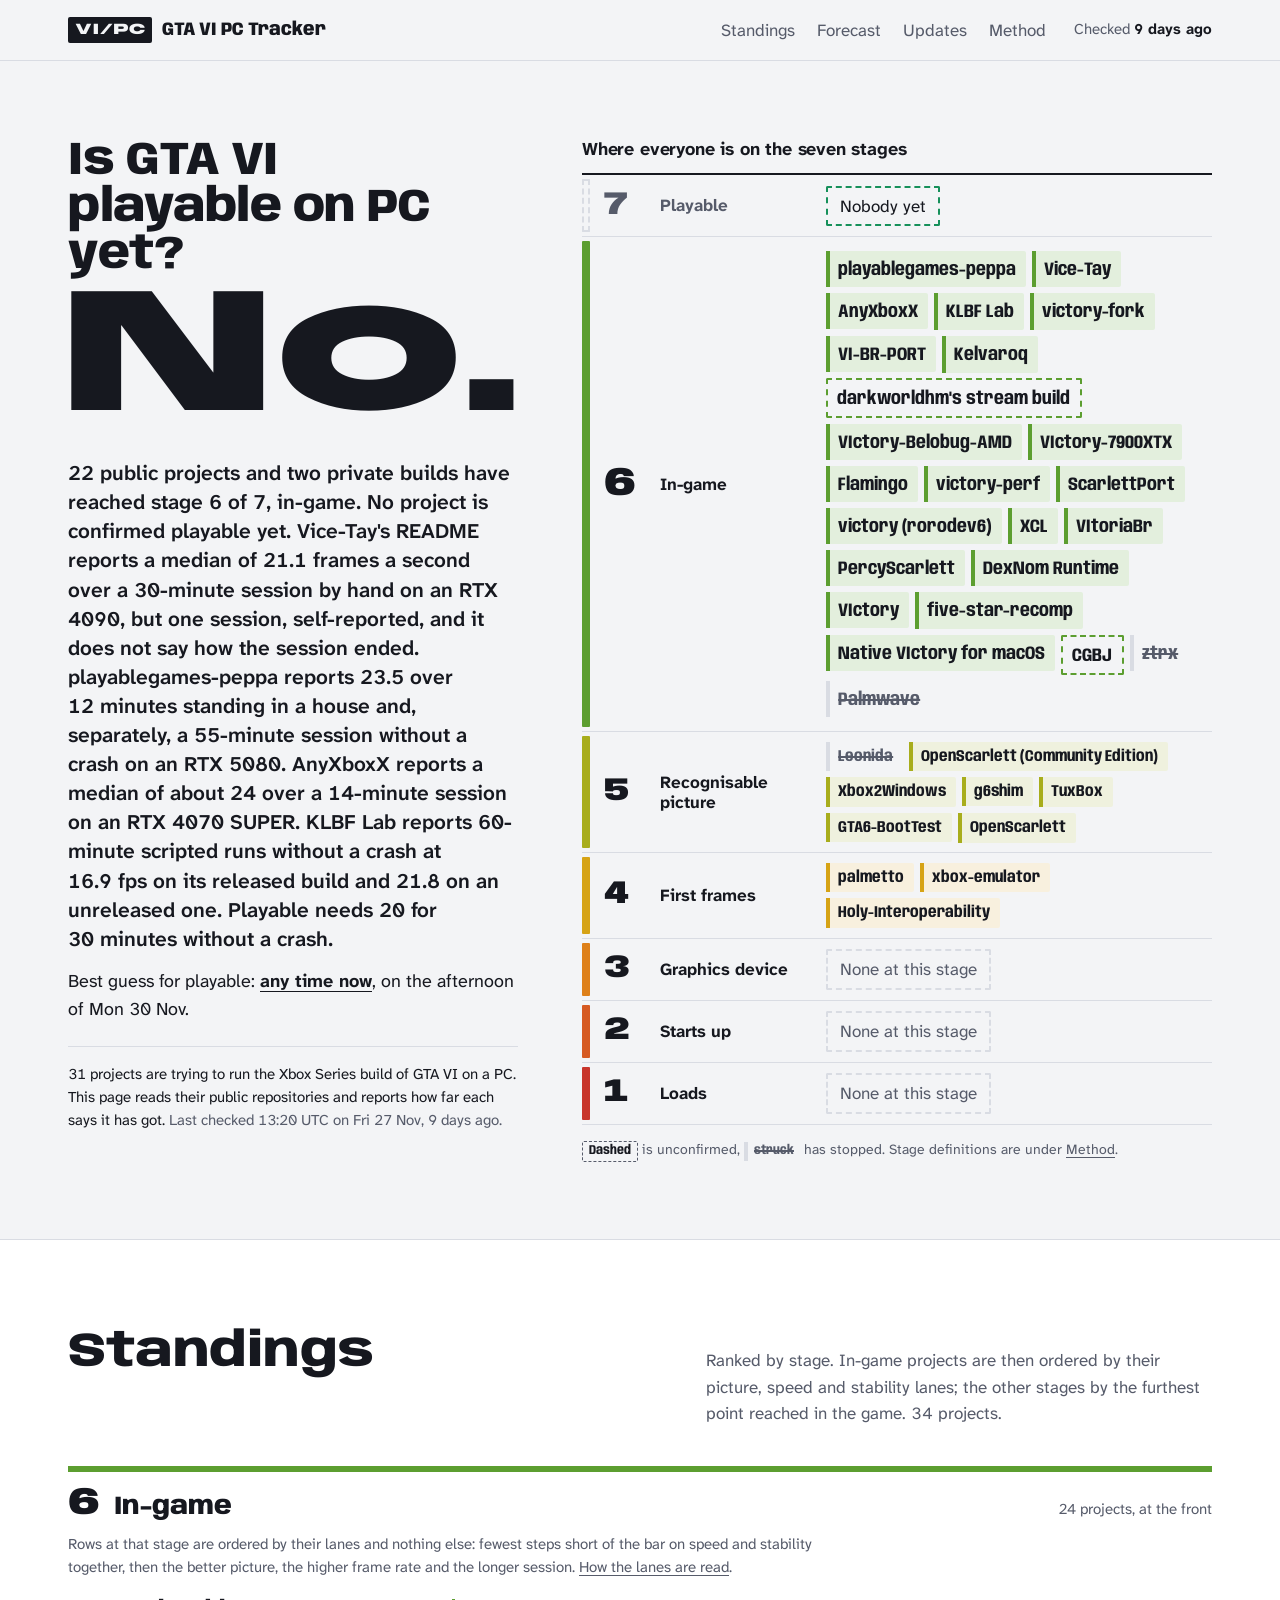
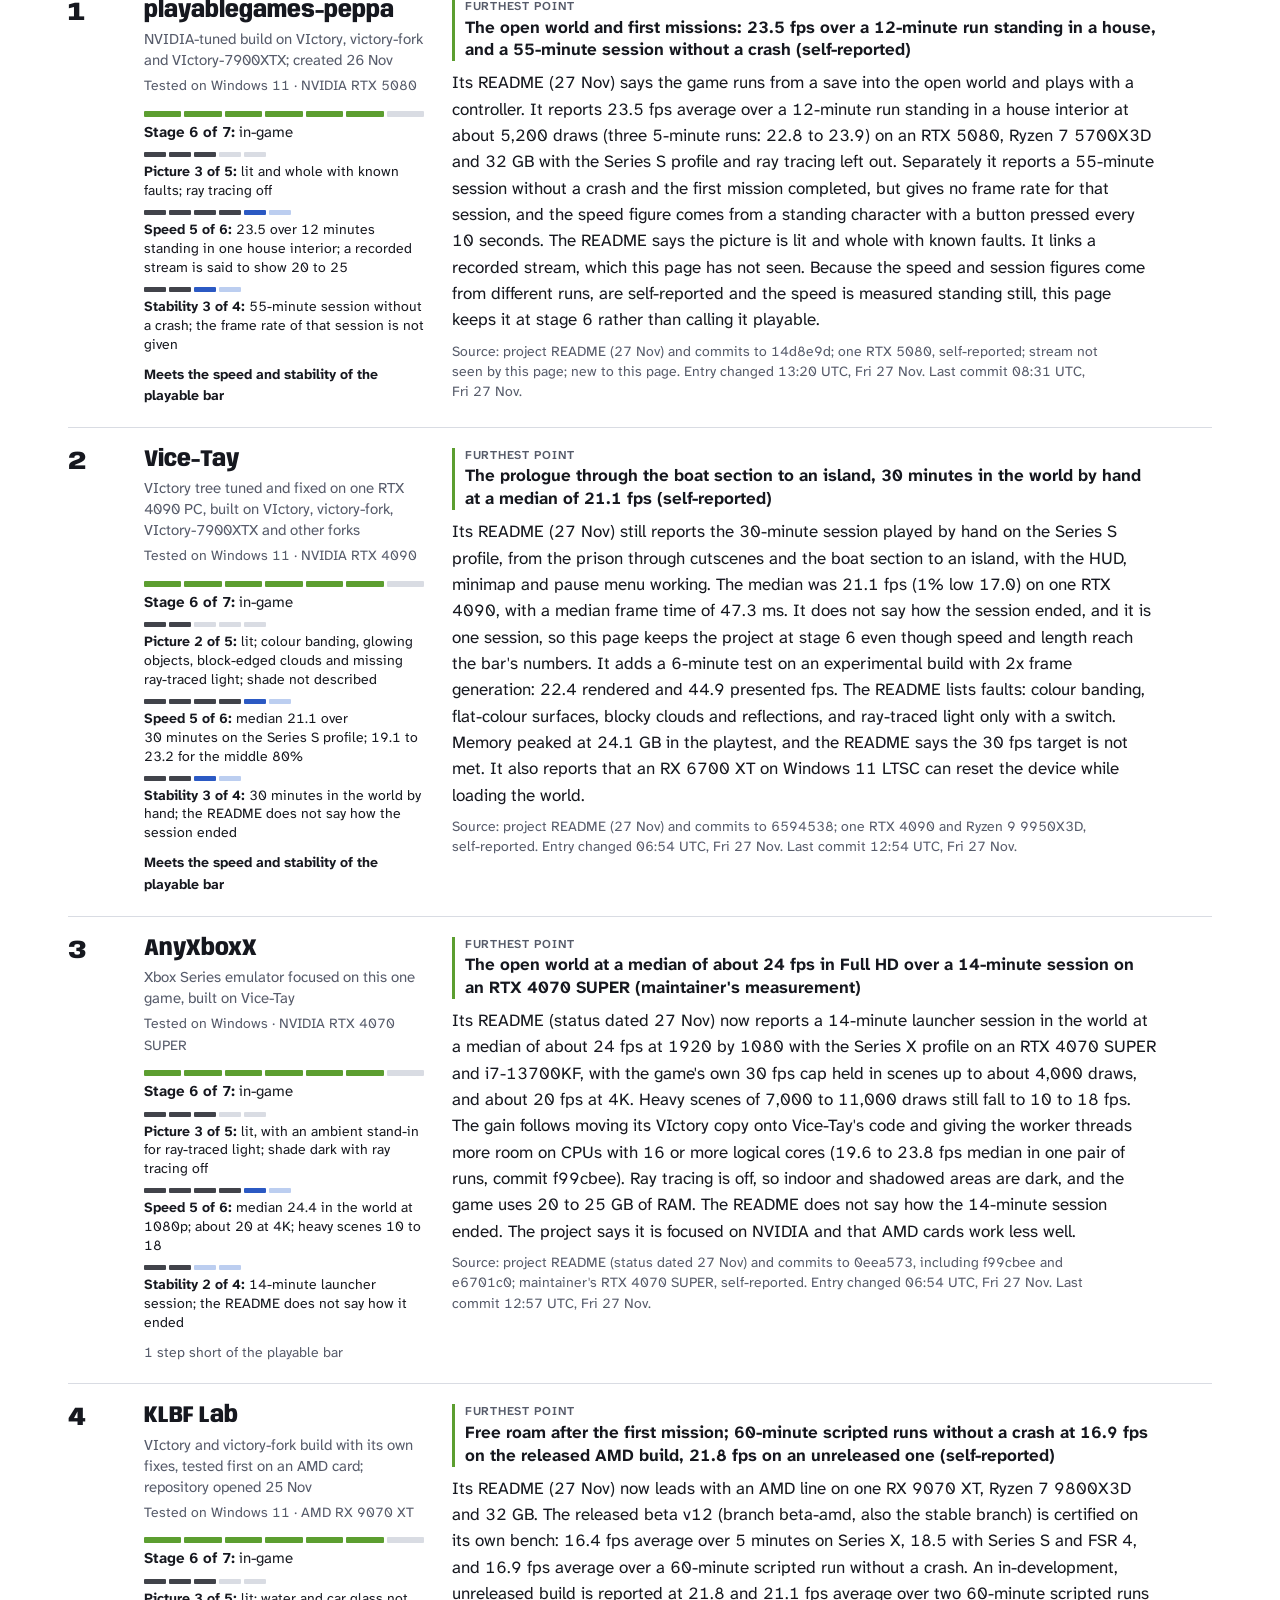
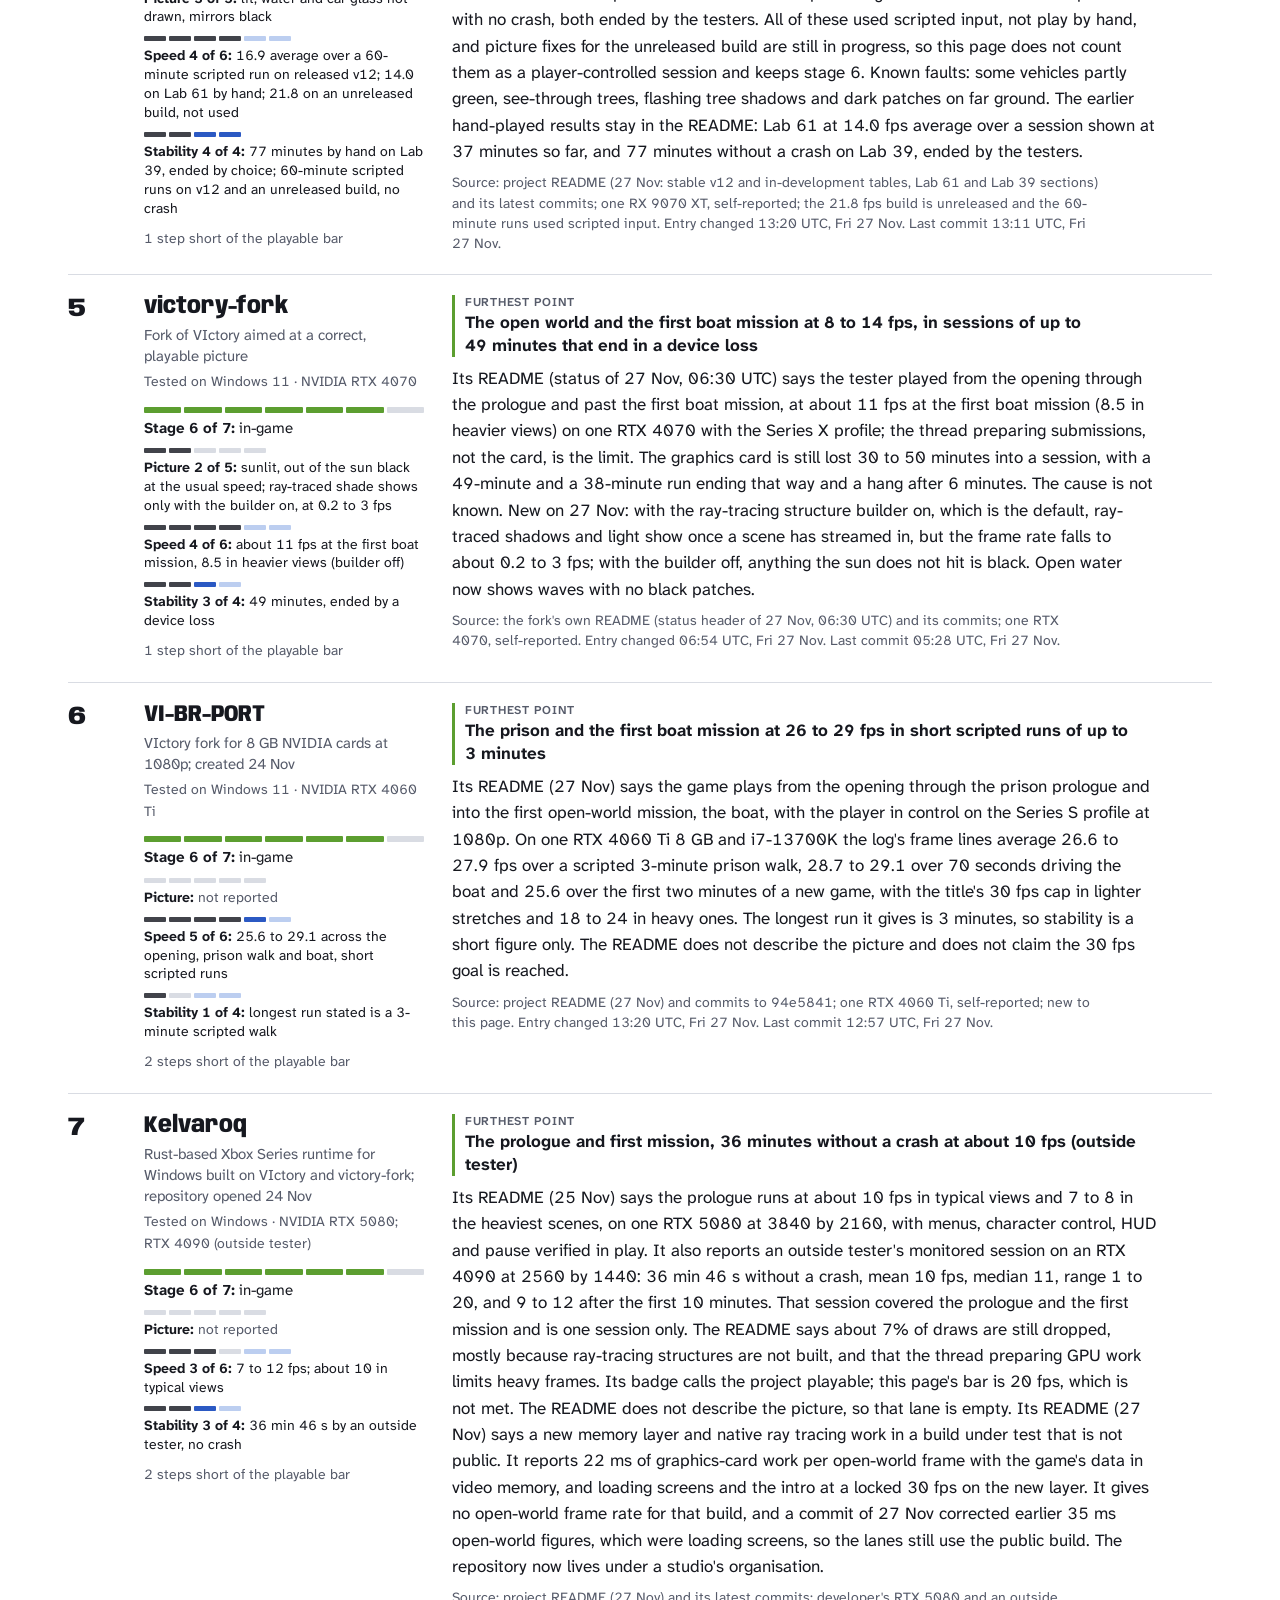
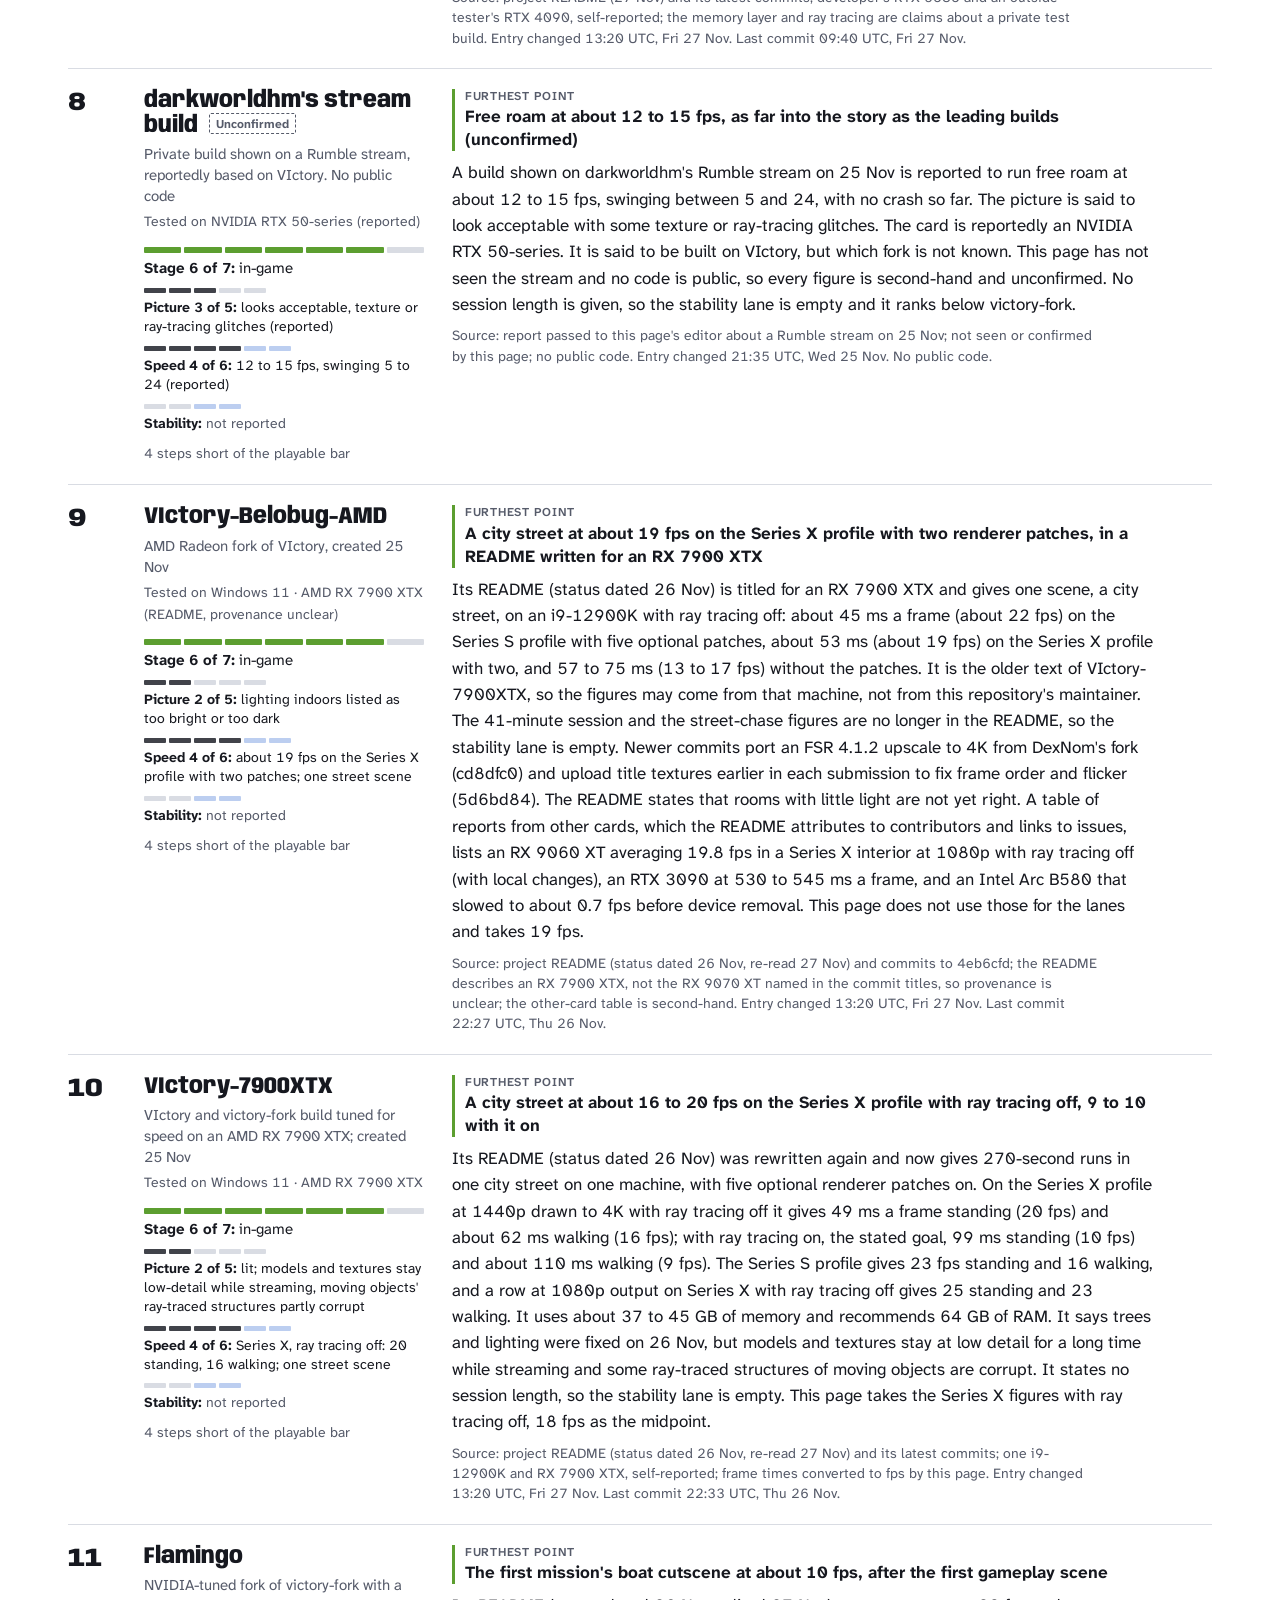
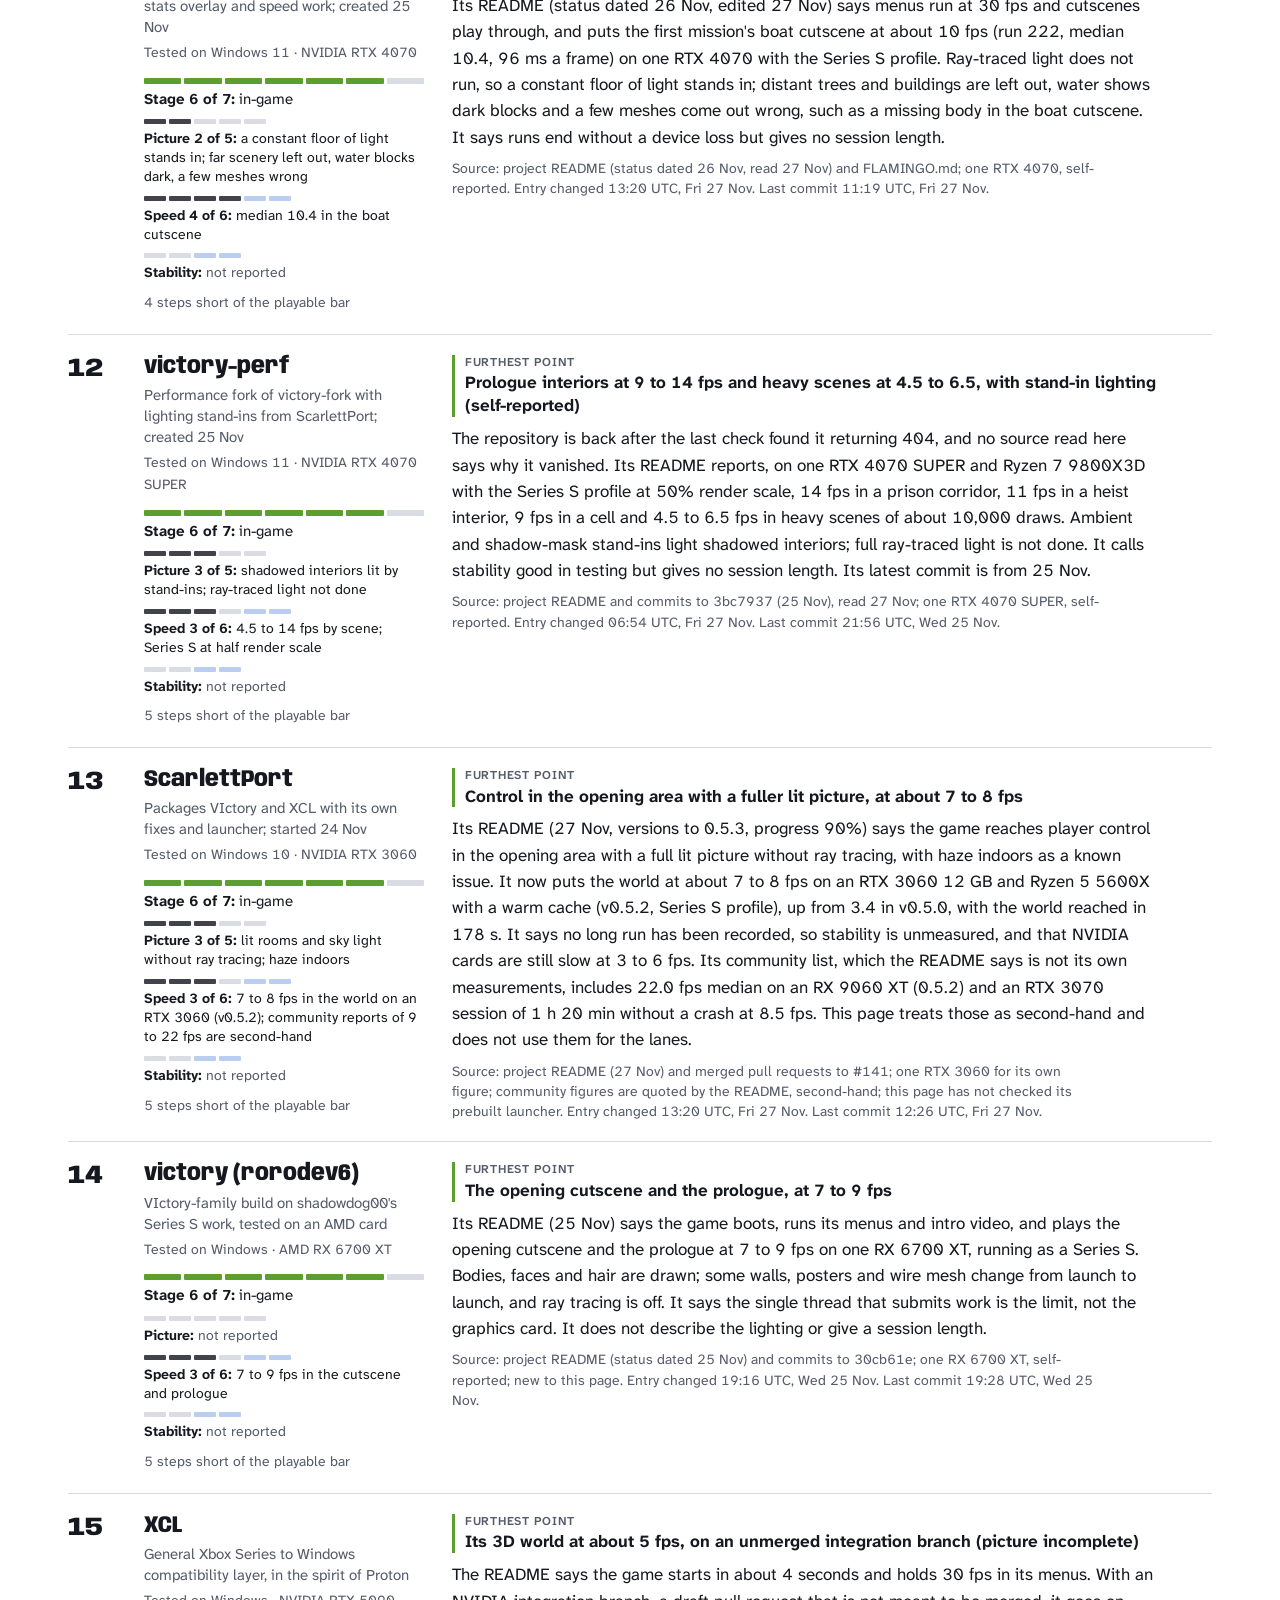
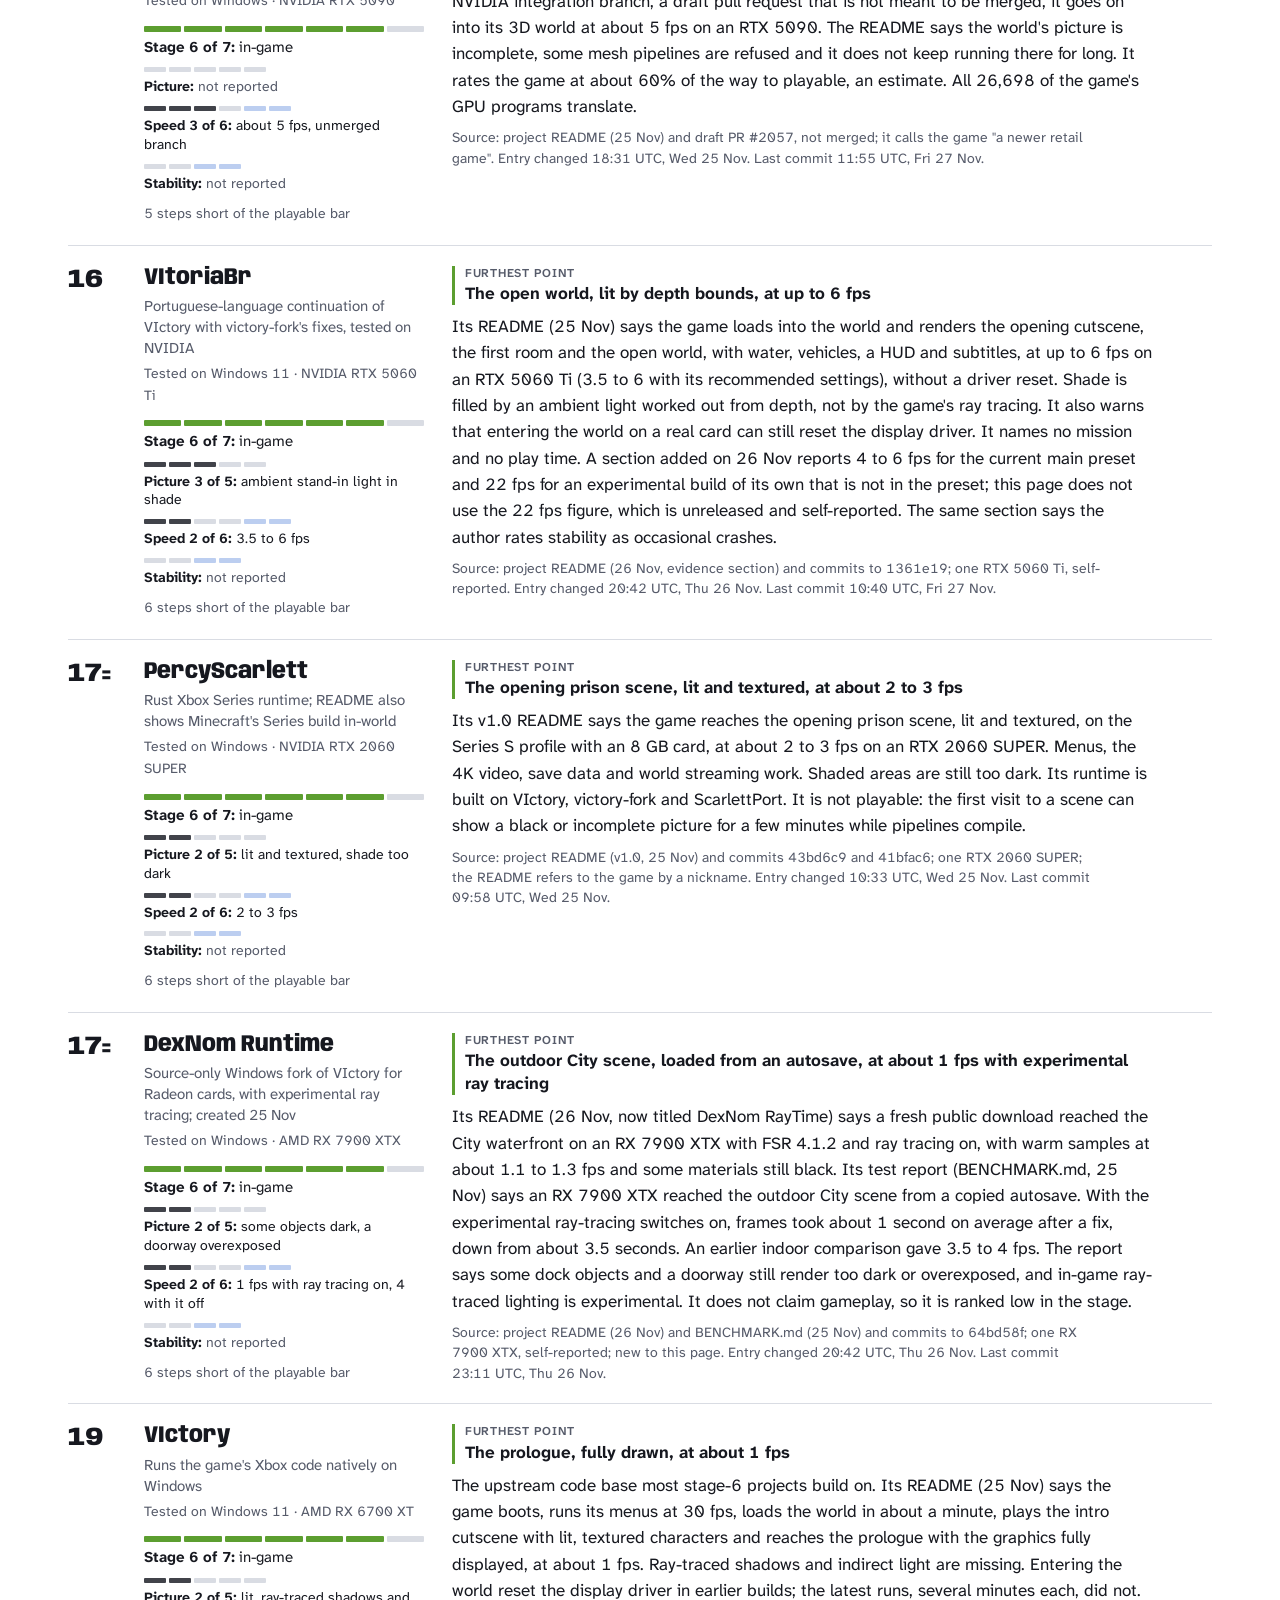
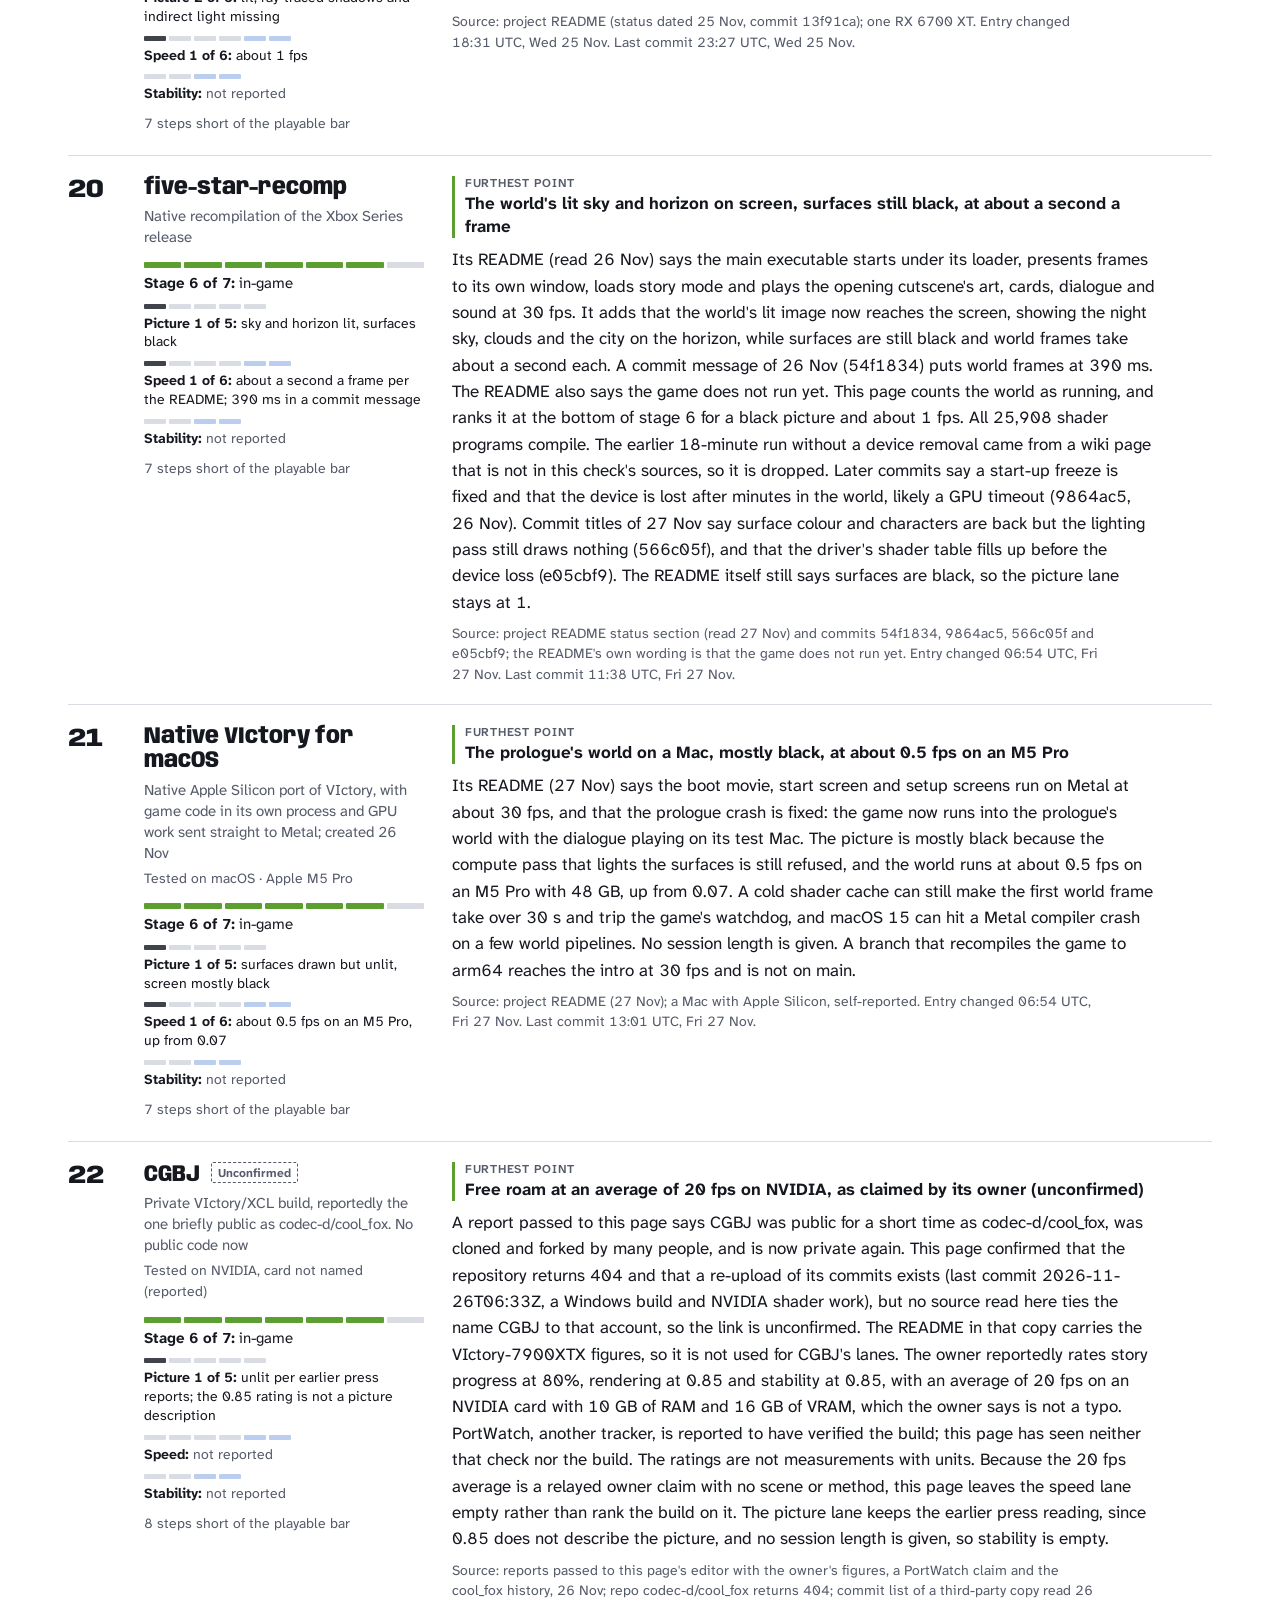
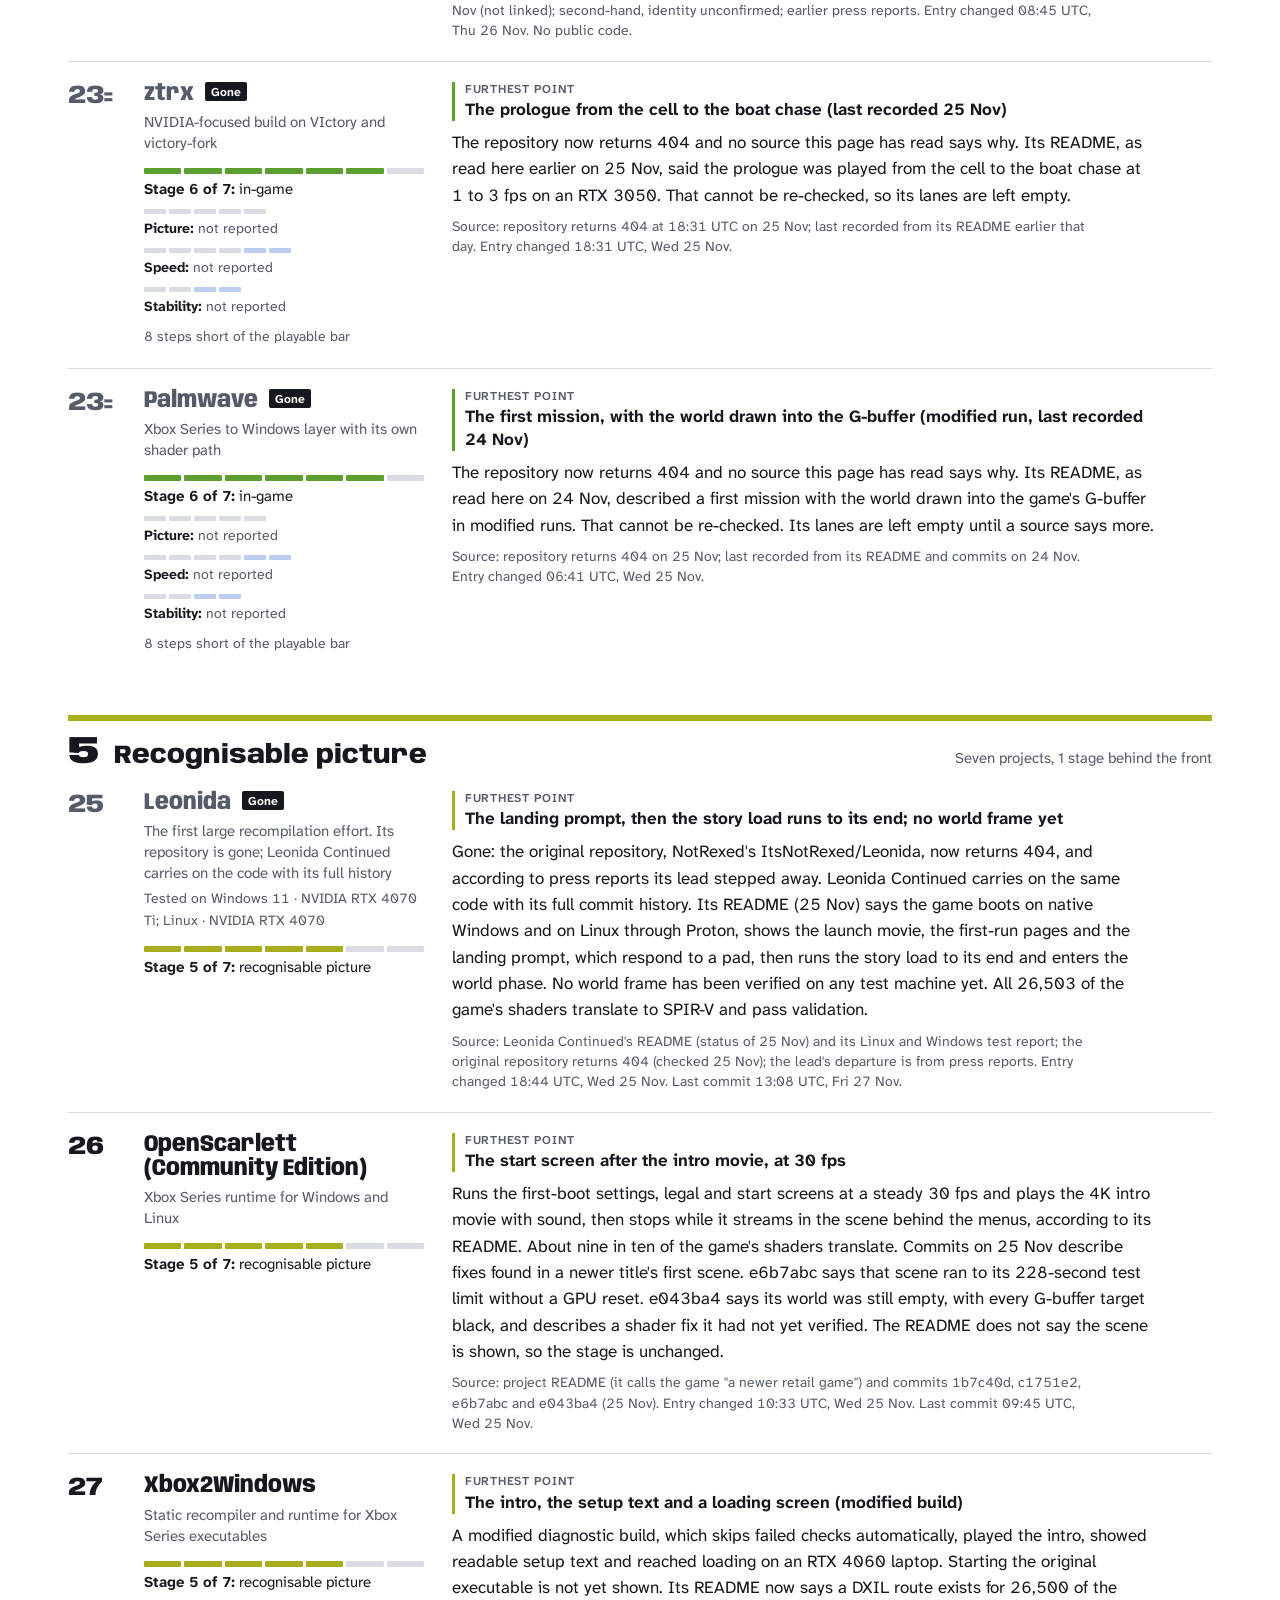
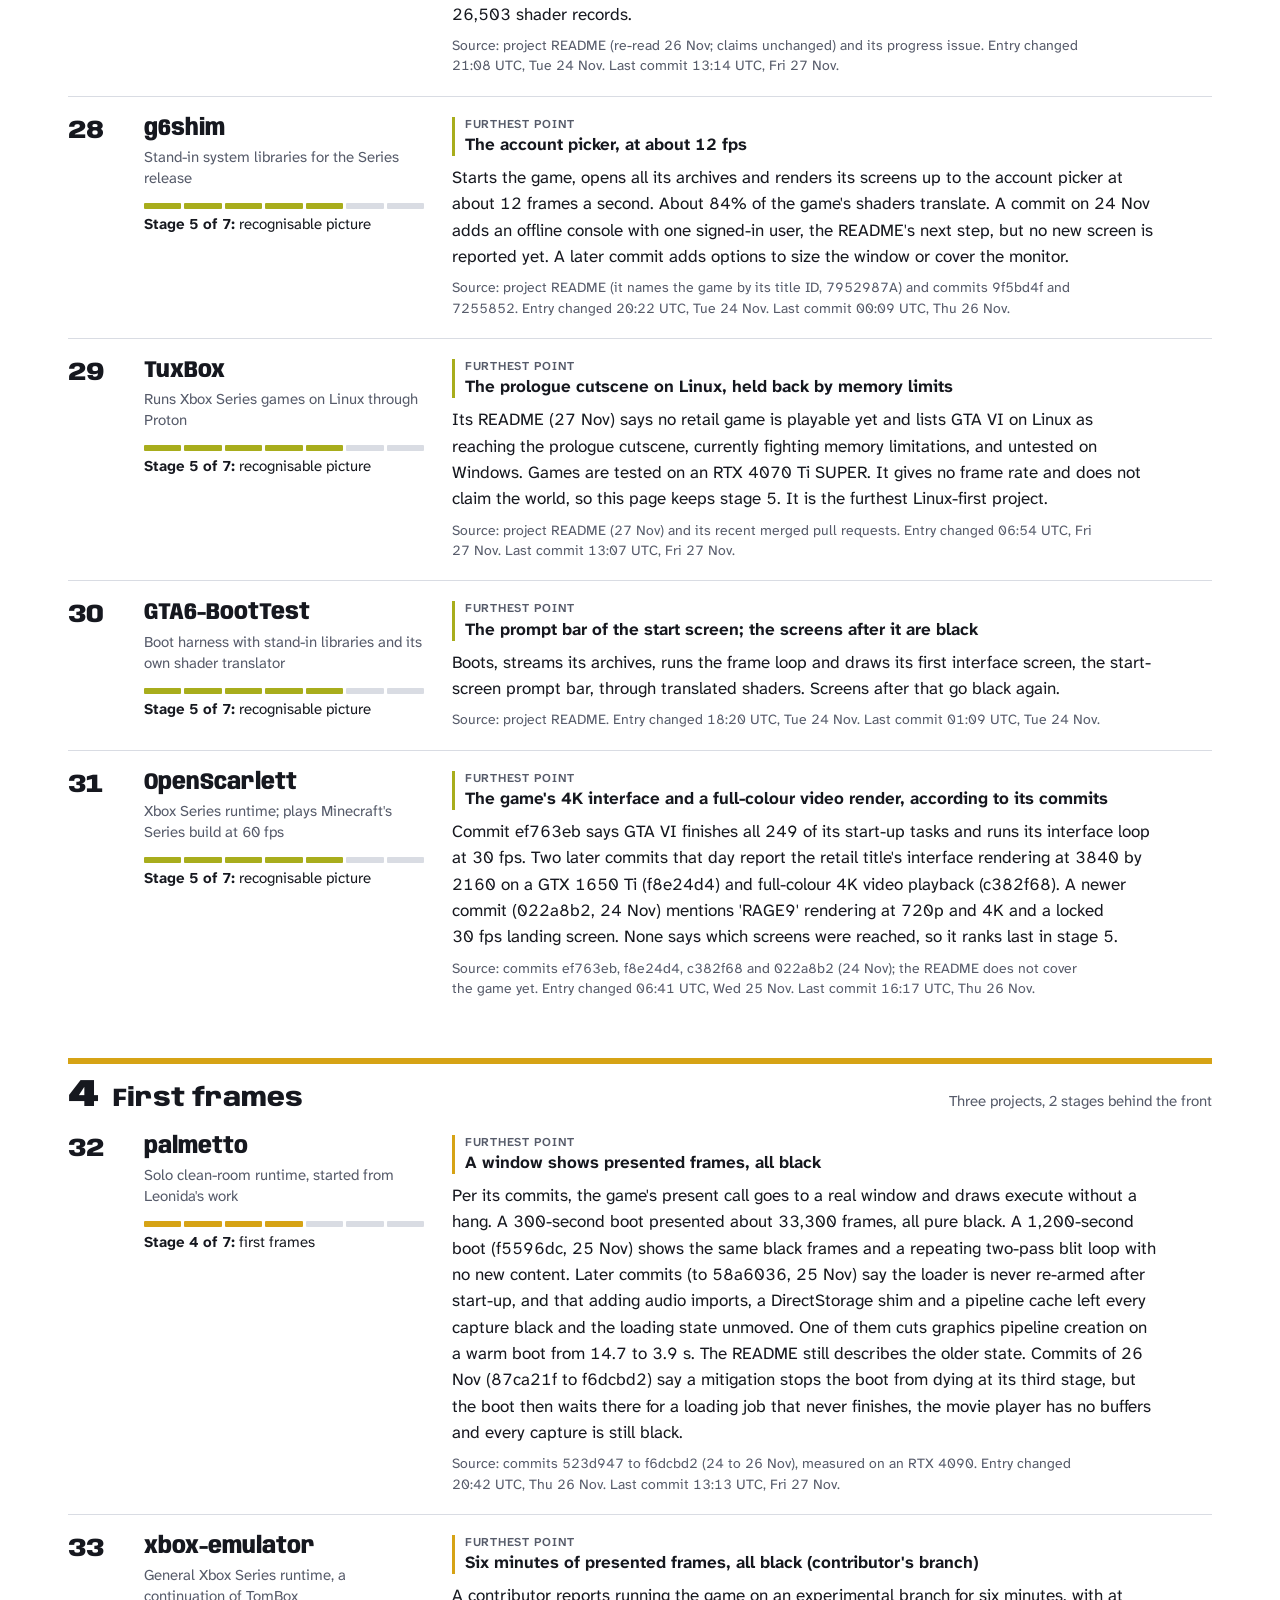
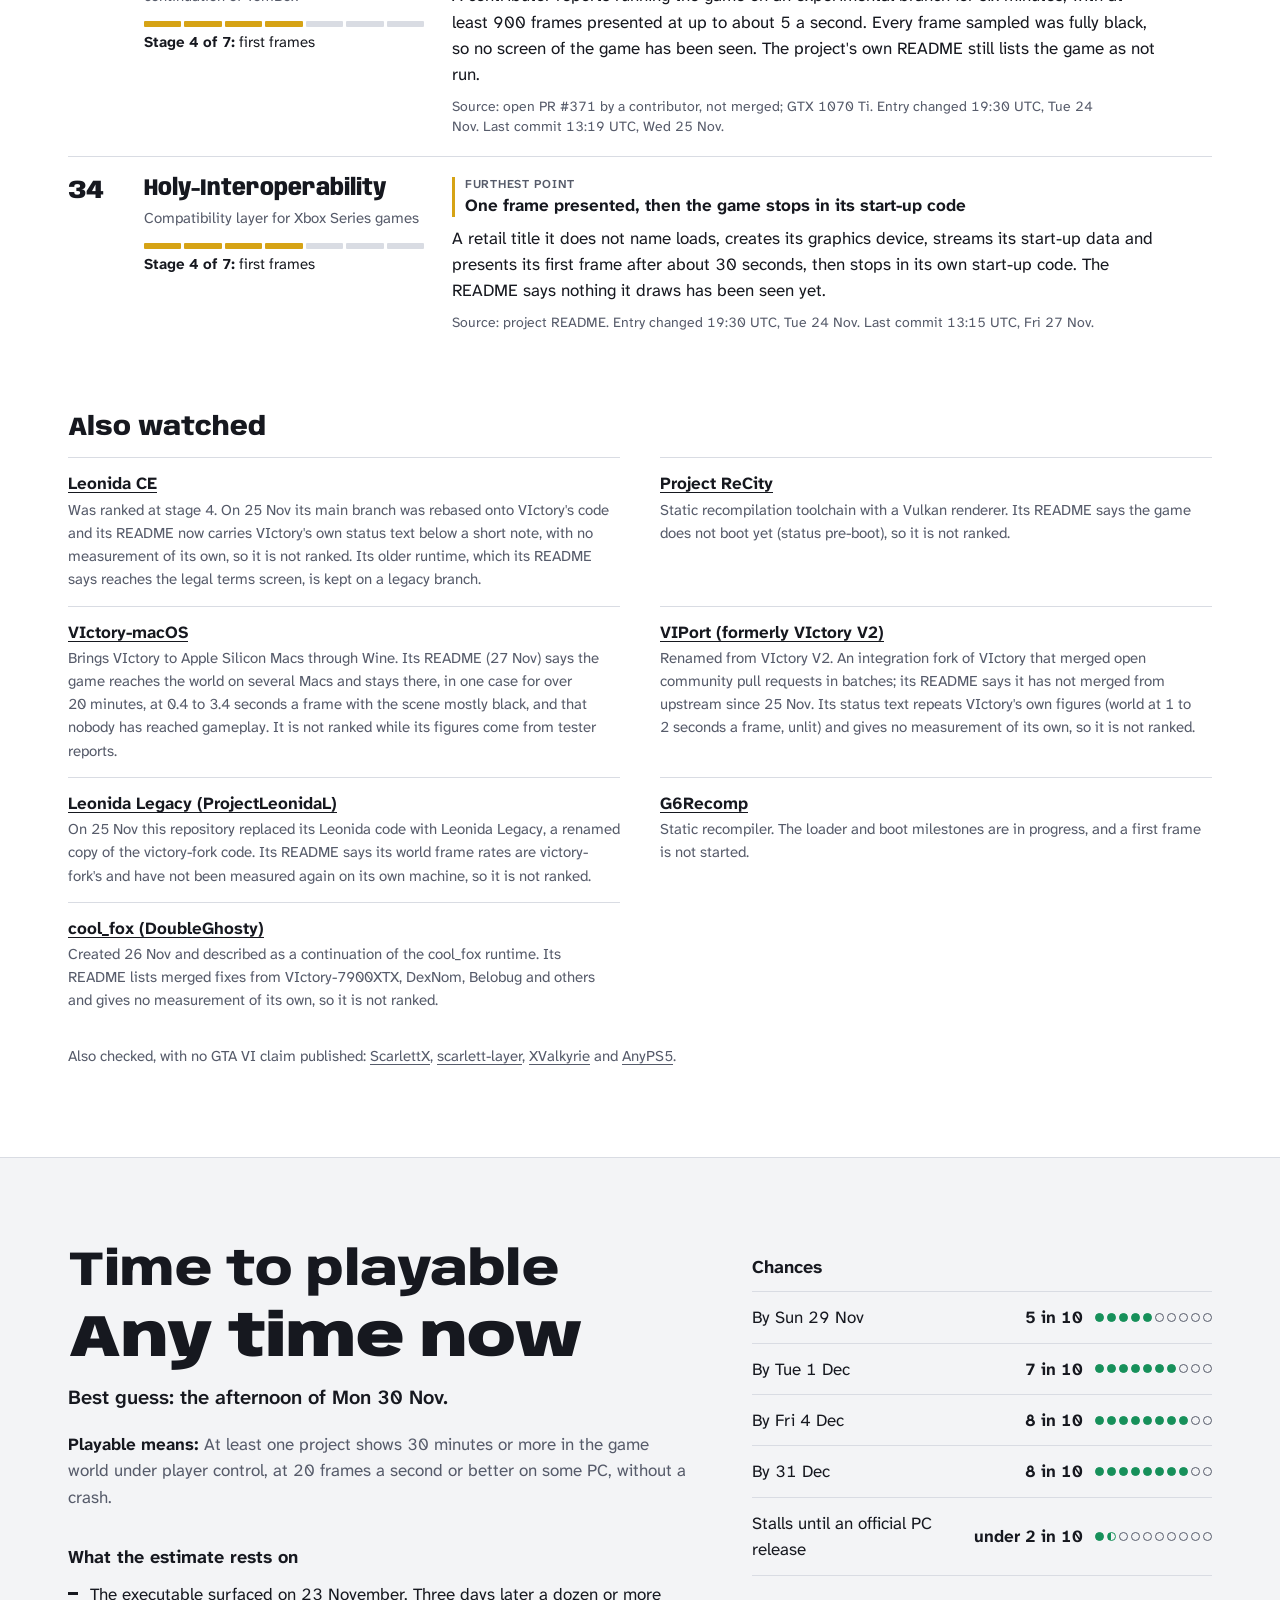
==== commit ac0c7b73: "Update tracker: check at 2026-11-27T13:20:00Z" ====
--- a/index.html
+++ b/index.html
@@ -18,7 +18,7 @@
 <link rel="preconnect" href="https://fonts.gstatic.com" crossorigin>
 <link rel="stylesheet" href="https://fonts.googleapis.com/css2?family=Anybody:wdth,wght@50..150,400..900&family=Atkinson+Hyperlegible+Next:ital,wght@0,400;0,600;0,700;1,400&display=swap">
 <link rel="stylesheet" href="assets/site.css?v=f784089358">
-<script type="application/ld+json">{"@context":"https://schema.org","@type":"WebPage","name":"GTA VI PC Tracker","description":"Live standings of the unofficial projects trying to run the Xbox build of GTA VI on a PC: how far each has got, what changed, and a best guess at when it becomes playable.","url":"https://audixdev.github.io/americas-pc-tracker/","dateModified":"2026-11-27T06:54:00Z"}</script>
+<script type="application/ld+json">{"@context":"https://schema.org","@type":"WebPage","name":"GTA VI PC Tracker","description":"Live standings of the unofficial projects trying to run the Xbox build of GTA VI on a PC: how far each has got, what changed, and a best guess at when it becomes playable.","url":"https://audixdev.github.io/americas-pc-tracker/","dateModified":"2026-11-27T13:20:00Z"}</script>
 </head>
 <body>
 <a class="skip" href="#main">Skip to content</a>
@@ -32,7 +32,7 @@
       <a href="#updates">Updates</a>
       <a href="#method">Method</a>
     </nav>
-    <p class="top__checked">Checked <time class="js-ago" datetime="2026-11-27T06:54:00Z">06:54 UTC</time></p>
+    <p class="top__checked">Checked <time class="js-ago" datetime="2026-11-27T13:20:00Z">13:20 UTC</time></p>
   </div>
 </header>
 
@@ -42,15 +42,15 @@
       <div class="hero__words">
         <h1 id="hero-title">Is GTA&nbsp;VI playable on PC yet?</h1>
         <p class="hero__answer">No.</p>
-        <p class="hero__lead">Twenty public projects and two private builds have reached stage&nbsp;6 of&nbsp;7, in-game. No project is confirmed playable yet. Vice-Tay&#x27;s README reports a median of 21.1&nbsp;frames a second over a 30-minute session by hand on an RTX 4090, but one session, self-reported, and it does not say how the session ended. AnyXboxX reports a median of about 24 over a 14-minute session on an RTX 4070 SUPER, also self-reported. KLBF Lab reports an average of 14 over 37&nbsp;minutes so far and 77&nbsp;minutes on an earlier build; VIctory-7900XTX reports about 16 to 20 in short runs. Playable needs 20 for 30&nbsp;minutes without a crash.</p>
-        <p class="hero__eta">Best guess for playable: <a href="#forecast" class="js-countdown" data-target="2026-11-30T15:00:00Z" data-lower="1">about 3½ days</a>, on the afternoon of Mon 30 Nov.</p>
-        <p class="hero__how">29 projects are trying to run the Xbox Series build of GTA&nbsp;VI on a PC. This page reads their public repositories and reports how far each says it has got. <span class="quiet">Last checked <time datetime="2026-11-27T06:54:00Z">06:54 UTC on Fri 27 Nov</time><span class="js-ago-suffix" data-from="2026-11-27T06:54:00Z"></span>.</span></p>
+        <p class="hero__lead">22 public projects and two private builds have reached stage&nbsp;6 of&nbsp;7, in-game. No project is confirmed playable yet. Vice-Tay&#x27;s README reports a median of 21.1&nbsp;frames a second over a 30-minute session by hand on an RTX 4090, but one session, self-reported, and it does not say how the session ended. playablegames-peppa reports 23.5 over 12&nbsp;minutes standing in a house and, separately, a 55-minute session without a crash on an RTX 5080. AnyXboxX reports a median of about 24 over a 14-minute session on an RTX 4070 SUPER. KLBF Lab reports 60-minute scripted runs without a crash at 16.9&nbsp;fps on its released build and 21.8 on an unreleased one. Playable needs 20 for 30&nbsp;minutes without a crash.</p>
+        <p class="hero__eta">Best guess for playable: <a href="#forecast" class="js-countdown" data-target="2026-11-30T15:00:00Z" data-lower="1">about 3 days</a>, on the afternoon of Mon 30 Nov.</p>
+        <p class="hero__how">31 projects are trying to run the Xbox Series build of GTA&nbsp;VI on a PC. This page reads their public repositories and reports how far each says it has got. <span class="quiet">Last checked <time datetime="2026-11-27T13:20:00Z">13:20 UTC on Fri 27 Nov</time><span class="js-ago-suffix" data-from="2026-11-27T13:20:00Z"></span>.</span></p>
       </div>
       <div class="ladder-wrap">
         <h2 class="ladder__title">Where everyone is on the seven stages</h2>
         <ol class="ladder" reversed>
           <li class="rung stage-7"><span class="rung__n">7</span><span class="rung__name">Playable<span class="vh">: none</span></span><ul class="rung__who"><li class="rung__empty">Nobody yet</li></ul></li>
-          <li class="rung stage-6 is-reached is-front"><span class="rung__n">6</span><span class="rung__name">In-game<span class="vh">: 22 projects</span></span><ul class="rung__who"><li><a class="chip" href="#p-vice-tay">Vice-Tay</a></li><li><a class="chip" href="#p-anyxboxx">AnyXboxX</a></li><li><a class="chip" href="#p-klbf-lab">KLBF Lab</a></li><li><a class="chip" href="#p-victory-fork">victory-fork</a></li><li><a class="chip" href="#p-kelvaroq">Kelvaroq</a></li><li><a class="chip is-unverified" href="#p-darkworldhm-s-stream-build">darkworldhm&#x27;s stream build<span class="vh">, unconfirmed</span></a></li><li><a class="chip" href="#p-victory-belobug-amd">VIctory-Belobug-AMD</a></li><li><a class="chip" href="#p-victory-7900xtx">VIctory-7900XTX</a></li><li><a class="chip" href="#p-victory-perf">victory-perf</a></li><li><a class="chip" href="#p-flamingo">Flamingo</a></li><li><a class="chip" href="#p-victory-rorodev6">victory (rorodev6)</a></li><li><a class="chip" href="#p-xcl">XCL</a></li><li><a class="chip" href="#p-vitoriabr">VItoriaBr</a></li><li><a class="chip" href="#p-scarlettport">ScarlettPort</a></li><li><a class="chip" href="#p-percyscarlett">PercyScarlett</a></li><li><a class="chip" href="#p-dexnom-runtime">DexNom Runtime</a></li><li><a class="chip" href="#p-victory">VIctory</a></li><li><a class="chip" href="#p-five-star-recomp">five-star-recomp</a></li><li><a class="chip" href="#p-native-victory-for-macos">Native VIctory for macOS</a></li><li><a class="chip is-unverified" href="#p-cgbj">CGBJ<span class="vh">, unconfirmed</span></a></li><li><a class="chip is-out" href="#p-ztrx">ztrx<span class="vh">, gone</span></a></li><li><a class="chip is-out" href="#p-palmwave">Palmwave<span class="vh">, gone</span></a></li></ul></li>
+          <li class="rung stage-6 is-reached is-front"><span class="rung__n">6</span><span class="rung__name">In-game<span class="vh">: 24 projects</span></span><ul class="rung__who"><li><a class="chip" href="#p-playablegames-peppa">playablegames-peppa</a></li><li><a class="chip" href="#p-vice-tay">Vice-Tay</a></li><li><a class="chip" href="#p-anyxboxx">AnyXboxX</a></li><li><a class="chip" href="#p-klbf-lab">KLBF Lab</a></li><li><a class="chip" href="#p-victory-fork">victory-fork</a></li><li><a class="chip" href="#p-vi-br-port">VI-BR-PORT</a></li><li><a class="chip" href="#p-kelvaroq">Kelvaroq</a></li><li><a class="chip is-unverified" href="#p-darkworldhm-s-stream-build">darkworldhm&#x27;s stream build<span class="vh">, unconfirmed</span></a></li><li><a class="chip" href="#p-victory-belobug-amd">VIctory-Belobug-AMD</a></li><li><a class="chip" href="#p-victory-7900xtx">VIctory-7900XTX</a></li><li><a class="chip" href="#p-flamingo">Flamingo</a></li><li><a class="chip" href="#p-victory-perf">victory-perf</a></li><li><a class="chip" href="#p-scarlettport">ScarlettPort</a></li><li><a class="chip" href="#p-victory-rorodev6">victory (rorodev6)</a></li><li><a class="chip" href="#p-xcl">XCL</a></li><li><a class="chip" href="#p-vitoriabr">VItoriaBr</a></li><li><a class="chip" href="#p-percyscarlett">PercyScarlett</a></li><li><a class="chip" href="#p-dexnom-runtime">DexNom Runtime</a></li><li><a class="chip" href="#p-victory">VIctory</a></li><li><a class="chip" href="#p-five-star-recomp">five-star-recomp</a></li><li><a class="chip" href="#p-native-victory-for-macos">Native VIctory for macOS</a></li><li><a class="chip is-unverified" href="#p-cgbj">CGBJ<span class="vh">, unconfirmed</span></a></li><li><a class="chip is-out" href="#p-ztrx">ztrx<span class="vh">, gone</span></a></li><li><a class="chip is-out" href="#p-palmwave">Palmwave<span class="vh">, gone</span></a></li></ul></li>
           <li class="rung stage-5 is-reached"><span class="rung__n">5</span><span class="rung__name">Recognisable picture<span class="vh">: 7 projects</span></span><ul class="rung__who"><li><a class="chip is-out" href="#p-leonida">Leonida<span class="vh">, gone</span></a></li><li><a class="chip" href="#p-openscarlett-community-edition">OpenScarlett (Community Edition)</a></li><li><a class="chip" href="#p-xbox2windows">Xbox2Windows</a></li><li><a class="chip" href="#p-g6shim">g6shim</a></li><li><a class="chip" href="#p-tuxbox">TuxBox</a></li><li><a class="chip" href="#p-gta6-boottest">GTA6-BootTest</a></li><li><a class="chip" href="#p-openscarlett">OpenScarlett</a></li></ul></li>
           <li class="rung stage-4 is-reached"><span class="rung__n">4</span><span class="rung__name">First frames<span class="vh">: 3 projects</span></span><ul class="rung__who"><li><a class="chip" href="#p-palmetto">palmetto</a></li><li><a class="chip" href="#p-xbox-emulator">xbox-emulator</a></li><li><a class="chip" href="#p-holy-interoperability">Holy-Interoperability</a></li></ul></li>
           <li class="rung stage-3 is-reached"><span class="rung__n">3</span><span class="rung__name">Graphics device<span class="vh">: none</span></span><ul class="rung__who"><li class="rung__empty">None at this stage</li></ul></li>
@@ -66,14 +66,34 @@
     <div class="wrap">
       <div class="sec-head">
         <h2 id="standings-title">Standings</h2>
-        <p class="sec-head__note">Ranked by stage. In-game projects are then ordered by their picture, speed and stability lanes; the other stages by the furthest point reached in the game. 32 projects.</p>
+        <p class="sec-head__note">Ranked by stage. In-game projects are then ordered by their picture, speed and stability lanes; the other stages by the furthest point reached in the game. 34 projects.</p>
       </div>
       <section class="group stage-6" aria-labelledby="g6">
-        <h3 id="g6" class="group__head"><span class="group__n">6</span> <span class="group__name">In-game</span> <span class="group__count">22 projects, at the front</span></h3>
+        <h3 id="g6" class="group__head"><span class="group__n">6</span> <span class="group__name">In-game</span> <span class="group__count">24 projects, at the front</span></h3>
         <p class="group__note">Rows at that stage are ordered by their lanes and nothing else: fewest steps short of the bar on speed and stability together, then the better picture, the higher frame rate and the longer session. <a href="#lanes">How the lanes are read</a>.</p>
         <ol class="group__list">
+          <li class="entry" id="p-playablegames-peppa">
+            <p class="entry__pos"><span class="vh">Position </span>1</p>
+            <div class="entry__who">
+              <h4><a class="name" href="https://github.com/Peppacodes/playablegames-peppa" rel="noopener">playablegames-peppa</a></h4>
+              <p class="entry__tagline">NVIDIA-tuned build on VIctory, victory-fork and VIctory-7900XTX; created 26 Nov</p>
+              <p class="entry__tested">Tested on Windows 11 · NVIDIA RTX 5080</p>
+              <div class="gauges">
+                <div class="gauge gauge--stage"><span class="meter meter--stage" aria-hidden="true"><span class="meter__seg is-on"></span><span class="meter__seg is-on"></span><span class="meter__seg is-on"></span><span class="meter__seg is-on"></span><span class="meter__seg is-on"></span><span class="meter__seg is-on"></span><span class="meter__seg"></span></span><p><b>Stage 6 of 7:</b> in-game</p></div>
+                <div class="gauge gauge--lane"><span class="meter" aria-hidden="true"><span class="meter__seg is-on"></span><span class="meter__seg is-on"></span><span class="meter__seg is-on"></span><span class="meter__seg"></span><span class="meter__seg"></span></span><p><b>Picture 3 of 5:</b> lit and whole with known faults; ray tracing off</p></div>
+                <div class="gauge gauge--lane"><span class="meter" aria-hidden="true"><span class="meter__seg is-on"></span><span class="meter__seg is-on"></span><span class="meter__seg is-on"></span><span class="meter__seg is-on"></span><span class="meter__seg is-bar is-on"></span><span class="meter__seg is-bar"></span></span><p><b>Speed 5 of 6:</b> 23.5 over 12&nbsp;minutes standing in one house interior; a recorded stream is said to show 20 to 25</p></div>
+                <div class="gauge gauge--lane"><span class="meter" aria-hidden="true"><span class="meter__seg is-on"></span><span class="meter__seg is-on"></span><span class="meter__seg is-bar is-on"></span><span class="meter__seg is-bar"></span></span><p><b>Stability 3 of 4:</b> 55-minute session without a crash; the frame rate of that session is not given</p></div>
+                <p class="gauges__short is-met">Meets the speed and stability of the playable bar</p>
+              </div>
+            </div>
+            <div class="entry__status">
+              <p class="entry__furthest"><span class="entry__label">Furthest point</span> The open world and first missions: 23.5&nbsp;fps over a 12-minute run standing in a house, and a 55-minute session without a crash (self-reported)</p>
+              <p>Its README (27 Nov) says the game runs from a save into the open world and plays with a controller. It reports 23.5&nbsp;fps average over a 12-minute run standing in a house interior at about 5,200 draws (three 5-minute runs: 22.8 to 23.9) on an RTX 5080, Ryzen 7 5700X3D and 32&nbsp;GB with the Series S profile and ray tracing left out. Separately it reports a 55-minute session without a crash and the first mission completed, but gives no frame rate for that session, and the speed figure comes from a standing character with a button pressed every 10&nbsp;seconds. The README says the picture is lit and whole with known faults. It links a recorded stream, which this page has not seen. Because the speed and session figures come from different runs, are self-reported and the speed is measured standing still, this page keeps it at stage 6 rather than calling it playable.</p>
+              <p class="entry__src">Source: project README (27 Nov) and commits to 14d8e9d; one RTX 5080, self-reported; stream not seen by this page; new to this page. Entry changed <time datetime="2026-11-27T13:20:00Z">13:20 UTC, Fri 27 Nov</time>. Last commit <time datetime="2026-11-27T08:31:09Z">08:31 UTC, Fri 27 Nov</time>.</p>
+            </div>
+          </li>
           <li class="entry" id="p-vice-tay">
-            <p class="entry__pos"><span class="vh">Position </span>1</p>
+            <p class="entry__pos"><span class="vh">Position </span>2</p>
             <div class="entry__who">
               <h4><a class="name" href="https://github.com/TaynanGT/Vice-Tay" rel="noopener">Vice-Tay</a></h4>
               <p class="entry__tagline">VIctory tree tuned and fixed on one RTX 4090 PC, built on VIctory, victory-fork, VIctory-7900XTX and other forks</p>
@@ -89,11 +109,11 @@
             <div class="entry__status">
               <p class="entry__furthest"><span class="entry__label">Furthest point</span> The prologue through the boat section to an island, 30&nbsp;minutes in the world by hand at a median of 21.1&nbsp;fps (self-reported)</p>
               <p>Its README (27 Nov) still reports the 30-minute session played by hand on the Series S profile, from the prison through cutscenes and the boat section to an island, with the HUD, minimap and pause menu working. The median was 21.1&nbsp;fps (1% low 17.0) on one RTX 4090, with a median frame time of 47.3 ms. It does not say how the session ended, and it is one session, so this page keeps the project at stage 6 even though speed and length reach the bar&#x27;s numbers. It adds a 6-minute test on an experimental build with 2x frame generation: 22.4 rendered and 44.9 presented fps. The README lists faults: colour banding, flat-colour surfaces, blocky clouds and reflections, and ray-traced light only with a switch. Memory peaked at 24.1&nbsp;GB in the playtest, and the README says the 30&nbsp;fps target is not met. It also reports that an RX 6700 XT on Windows 11 LTSC can reset the device while loading the world.</p>
-              <p class="entry__src">Source: project README (27 Nov) and commits to 6594538; one RTX 4090 and Ryzen 9 9950X3D, self-reported. Entry changed <time datetime="2026-11-27T06:54:00Z">06:54 UTC, Fri 27 Nov</time>. Last commit <time datetime="2026-11-27T06:34:45Z">06:34 UTC, Fri 27 Nov</time>.</p>
+              <p class="entry__src">Source: project README (27 Nov) and commits to 6594538; one RTX 4090 and Ryzen 9 9950X3D, self-reported. Entry changed <time datetime="2026-11-27T06:54:00Z">06:54 UTC, Fri 27 Nov</time>. Last commit <time datetime="2026-11-27T12:54:48Z">12:54 UTC, Fri 27 Nov</time>.</p>
             </div>
           </li>
           <li class="entry" id="p-anyxboxx">
-            <p class="entry__pos"><span class="vh">Position </span>2</p>
+            <p class="entry__pos"><span class="vh">Position </span>3</p>
             <div class="entry__who">
               <h4><a class="name" href="https://github.com/LooperSalty/AnyXboxX" rel="noopener">AnyXboxX</a></h4>
               <p class="entry__tagline">Xbox Series emulator focused on this one game, built on Vice-Tay</p>
@@ -109,11 +129,11 @@
             <div class="entry__status">
               <p class="entry__furthest"><span class="entry__label">Furthest point</span> The open world at a median of about 24&nbsp;fps in Full HD over a 14-minute session on an RTX 4070 SUPER (maintainer&#x27;s measurement)</p>
               <p>Its README (status dated 27 Nov) now reports a 14-minute launcher session in the world at a median of about 24&nbsp;fps at 1920 by 1080 with the Series X profile on an RTX 4070 SUPER and i7-13700KF, with the game&#x27;s own 30&nbsp;fps cap held in scenes up to about 4,000 draws, and about 20&nbsp;fps at 4K. Heavy scenes of 7,000 to 11,000 draws still fall to 10 to 18&nbsp;fps. The gain follows moving its VIctory copy onto Vice-Tay&#x27;s code and giving the worker threads more room on CPUs with 16 or more logical cores (19.6 to 23.8&nbsp;fps median in one pair of runs, commit f99cbee). Ray tracing is off, so indoor and shadowed areas are dark, and the game uses 20 to 25&nbsp;GB of RAM. The README does not say how the 14-minute session ended. The project says it is focused on NVIDIA and that AMD cards work less well.</p>
-              <p class="entry__src">Source: project README (status dated 27 Nov) and commits to 0eea573, including f99cbee and e6701c0; maintainer&#x27;s RTX 4070 SUPER, self-reported. Entry changed <time datetime="2026-11-27T06:54:00Z">06:54 UTC, Fri 27 Nov</time>. Last commit <time datetime="2026-11-27T01:19:26Z">01:19 UTC, Fri 27 Nov</time>.</p>
+              <p class="entry__src">Source: project README (status dated 27 Nov) and commits to 0eea573, including f99cbee and e6701c0; maintainer&#x27;s RTX 4070 SUPER, self-reported. Entry changed <time datetime="2026-11-27T06:54:00Z">06:54 UTC, Fri 27 Nov</time>. Last commit <time datetime="2026-11-27T12:57:24Z">12:57 UTC, Fri 27 Nov</time>.</p>
             </div>
           </li>
           <li class="entry" id="p-klbf-lab">
-            <p class="entry__pos"><span class="vh">Position </span>3</p>
+            <p class="entry__pos"><span class="vh">Position </span>4</p>
             <div class="entry__who">
               <h4><a class="name" href="https://github.com/PastiiJay/klbf-lab" rel="noopener">KLBF Lab</a></h4>
               <p class="entry__tagline">VIctory and victory-fork build with its own fixes, tested first on an AMD card; repository opened 25 Nov</p>
@@ -121,19 +141,19 @@
               <div class="gauges">
                 <div class="gauge gauge--stage"><span class="meter meter--stage" aria-hidden="true"><span class="meter__seg is-on"></span><span class="meter__seg is-on"></span><span class="meter__seg is-on"></span><span class="meter__seg is-on"></span><span class="meter__seg is-on"></span><span class="meter__seg is-on"></span><span class="meter__seg"></span></span><p><b>Stage 6 of 7:</b> in-game</p></div>
                 <div class="gauge gauge--lane"><span class="meter" aria-hidden="true"><span class="meter__seg is-on"></span><span class="meter__seg is-on"></span><span class="meter__seg is-on"></span><span class="meter__seg"></span><span class="meter__seg"></span></span><p><b>Picture 3 of 5:</b> lit; water and car glass not drawn, mirrors black</p></div>
-                <div class="gauge gauge--lane"><span class="meter" aria-hidden="true"><span class="meter__seg is-on"></span><span class="meter__seg is-on"></span><span class="meter__seg is-on"></span><span class="meter__seg is-on"></span><span class="meter__seg is-bar"></span><span class="meter__seg is-bar"></span></span><p><b>Speed 4 of 6:</b> average 14.0, median 14.5 over 37&nbsp;minutes on Lab 61</p></div>
-                <div class="gauge gauge--lane"><span class="meter" aria-hidden="true"><span class="meter__seg is-on"></span><span class="meter__seg is-on"></span><span class="meter__seg is-bar is-on"></span><span class="meter__seg is-bar is-on"></span></span><p><b>Stability 4 of 4:</b> 77&nbsp;minutes on Lab 39, ended by choice; Lab 61 is at 37&nbsp;minutes so far</p></div>
+                <div class="gauge gauge--lane"><span class="meter" aria-hidden="true"><span class="meter__seg is-on"></span><span class="meter__seg is-on"></span><span class="meter__seg is-on"></span><span class="meter__seg is-on"></span><span class="meter__seg is-bar"></span><span class="meter__seg is-bar"></span></span><p><b>Speed 4 of 6:</b> 16.9 average over a 60-minute scripted run on released v12; 14.0 on Lab 61 by hand; 21.8 on an unreleased build, not used</p></div>
+                <div class="gauge gauge--lane"><span class="meter" aria-hidden="true"><span class="meter__seg is-on"></span><span class="meter__seg is-on"></span><span class="meter__seg is-bar is-on"></span><span class="meter__seg is-bar is-on"></span></span><p><b>Stability 4 of 4:</b> 77&nbsp;minutes by hand on Lab 39, ended by choice; 60-minute scripted runs on v12 and an unreleased build, no crash</p></div>
                 <p class="gauges__short">1 step short of the playable bar</p>
               </div>
             </div>
             <div class="entry__status">
-              <p class="entry__furthest"><span class="entry__label">Furthest point</span> Free roam after the first mission, at an average of 14&nbsp;fps over 37&nbsp;minutes so far on a test build (self-reported)</p>
-              <p>Its README (26 Nov) reports test build Lab 61, on a separate beta-2 branch, measured in ordinary play on one RX 9070 XT with a controller, the Series S profile and upscaling. A session still running at 37&nbsp;minutes without a crash averaged 14.0&nbsp;fps, median 14.5, with 16% of the time at 18&nbsp;fps or more and 6% under 5&nbsp;fps in freezes. Peaks run from 27&nbsp;fps looking at the sky to 12 to 17 in traffic and driving. Water surfaces and car glass are not drawn and mirrors are black. The longest finished session it states is 77&nbsp;minutes on the earlier test build Lab 39, ended by the testers, not a crash, which reached free roam after the first mission. Those two results come from different builds, and the 20&nbsp;fps bar is not met. The README also points to a newer test build, Lab 63, which it says fixes dark faces in shade, and to a shared 5-minute test. Its latest-run line (26 Nov) now gives 16.3&nbsp;fps average (1% low 6.2, 4 freezes) for a new AMD beta branch on the same card in that 5-minute test; this page keeps the longer Lab 61 figures for the lanes.</p>
-              <p class="entry__src">Source: project README (26 Nov, Lab 61 on beta-2, with Lab 35 and Lab 39 results and the AMD beta latest-run line) and its latest commits; one RX 9070 XT, self-reported; the 37-minute session was still running when the README was written. Entry changed <time datetime="2026-11-27T06:54:00Z">06:54 UTC, Fri 27 Nov</time>. Last commit <time datetime="2026-11-26T22:05:49Z">22:05 UTC, Thu 26 Nov</time>.</p>
+              <p class="entry__furthest"><span class="entry__label">Furthest point</span> Free roam after the first mission; 60-minute scripted runs without a crash at 16.9&nbsp;fps on the released AMD build, 21.8&nbsp;fps on an unreleased one (self-reported)</p>
+              <p>Its README (27 Nov) now leads with an AMD line on one RX 9070 XT, Ryzen 7 9800X3D and 32&nbsp;GB. The released beta v12 (branch beta-amd, also the stable branch) is certified on its own bench: 16.4&nbsp;fps average over 5&nbsp;minutes on Series X, 18.5 with Series S and FSR 4, and 16.9&nbsp;fps average over a 60-minute scripted run without a crash. An in-development, unreleased build is reported at 21.8 and 21.1&nbsp;fps average over two 60-minute scripted runs with no crash, both ended by the testers. All of these used scripted input, not play by hand, and picture fixes for the unreleased build are still in progress, so this page does not count them as a player-controlled session and keeps stage 6. Known faults: some vehicles partly green, see-through trees, flashing tree shadows and dark patches on far ground. The earlier hand-played results stay in the README: Lab 61 at 14.0&nbsp;fps average over a session shown at 37&nbsp;minutes so far, and 77&nbsp;minutes without a crash on Lab 39, ended by the testers.</p>
+              <p class="entry__src">Source: project README (27 Nov: stable v12 and in-development tables, Lab 61 and Lab 39 sections) and its latest commits; one RX 9070 XT, self-reported; the 21.8 fps build is unreleased and the 60-minute runs used scripted input. Entry changed <time datetime="2026-11-27T13:20:00Z">13:20 UTC, Fri 27 Nov</time>. Last commit <time datetime="2026-11-27T13:11:51Z">13:11 UTC, Fri 27 Nov</time>.</p>
             </div>
           </li>
           <li class="entry" id="p-victory-fork">
-            <p class="entry__pos"><span class="vh">Position </span>4</p>
+            <p class="entry__pos"><span class="vh">Position </span>5</p>
             <div class="entry__who">
               <h4><a class="name" href="https://github.com/fxceless/victory-fork" rel="noopener">victory-fork</a></h4>
               <p class="entry__tagline">Fork of VIctory aimed at a correct, playable picture</p>
@@ -152,10 +172,30 @@
               <p class="entry__src">Source: the fork&#x27;s own README (status header of 27 Nov, 06:30 UTC) and its commits; one RTX 4070, self-reported. Entry changed <time datetime="2026-11-27T06:54:00Z">06:54 UTC, Fri 27 Nov</time>. Last commit <time datetime="2026-11-27T05:28:07Z">05:28 UTC, Fri 27 Nov</time>.</p>
             </div>
           </li>
+          <li class="entry" id="p-vi-br-port">
+            <p class="entry__pos"><span class="vh">Position </span>6</p>
+            <div class="entry__who">
+              <h4><a class="name" href="https://github.com/edsuuu/VI-BR-PORT" rel="noopener">VI-BR-PORT</a></h4>
+              <p class="entry__tagline">VIctory fork for 8&nbsp;GB NVIDIA cards at 1080p; created 24 Nov</p>
+              <p class="entry__tested">Tested on Windows 11 · NVIDIA RTX 4060 Ti</p>
+              <div class="gauges">
+                <div class="gauge gauge--stage"><span class="meter meter--stage" aria-hidden="true"><span class="meter__seg is-on"></span><span class="meter__seg is-on"></span><span class="meter__seg is-on"></span><span class="meter__seg is-on"></span><span class="meter__seg is-on"></span><span class="meter__seg is-on"></span><span class="meter__seg"></span></span><p><b>Stage 6 of 7:</b> in-game</p></div>
+                <div class="gauge gauge--lane"><span class="meter" aria-hidden="true"><span class="meter__seg"></span><span class="meter__seg"></span><span class="meter__seg"></span><span class="meter__seg"></span><span class="meter__seg"></span></span><p><b>Picture:</b> <span class="quiet">not reported</span></p></div>
+                <div class="gauge gauge--lane"><span class="meter" aria-hidden="true"><span class="meter__seg is-on"></span><span class="meter__seg is-on"></span><span class="meter__seg is-on"></span><span class="meter__seg is-on"></span><span class="meter__seg is-bar is-on"></span><span class="meter__seg is-bar"></span></span><p><b>Speed 5 of 6:</b> 25.6 to 29.1 across the opening, prison walk and boat, short scripted runs</p></div>
+                <div class="gauge gauge--lane"><span class="meter" aria-hidden="true"><span class="meter__seg is-on"></span><span class="meter__seg"></span><span class="meter__seg is-bar"></span><span class="meter__seg is-bar"></span></span><p><b>Stability 1 of 4:</b> longest run stated is a 3-minute scripted walk</p></div>
+                <p class="gauges__short">2 steps short of the playable bar</p>
+              </div>
+            </div>
+            <div class="entry__status">
+              <p class="entry__furthest"><span class="entry__label">Furthest point</span> The prison and the first boat mission at 26 to 29&nbsp;fps in short scripted runs of up to 3&nbsp;minutes</p>
+              <p>Its README (27 Nov) says the game plays from the opening through the prison prologue and into the first open-world mission, the boat, with the player in control on the Series S profile at 1080p. On one RTX 4060 Ti 8&nbsp;GB and i7-13700K the log&#x27;s frame lines average 26.6 to 27.9&nbsp;fps over a scripted 3-minute prison walk, 28.7 to 29.1 over 70&nbsp;seconds driving the boat and 25.6 over the first two minutes of a new game, with the title&#x27;s 30&nbsp;fps cap in lighter stretches and 18 to 24 in heavy ones. The longest run it gives is 3&nbsp;minutes, so stability is a short figure only. The README does not describe the picture and does not claim the 30&nbsp;fps goal is reached.</p>
+              <p class="entry__src">Source: project README (27 Nov) and commits to 94e5841; one RTX 4060 Ti, self-reported; new to this page. Entry changed <time datetime="2026-11-27T13:20:00Z">13:20 UTC, Fri 27 Nov</time>. Last commit <time datetime="2026-11-27T12:57:12Z">12:57 UTC, Fri 27 Nov</time>.</p>
+            </div>
+          </li>
           <li class="entry" id="p-kelvaroq">
-            <p class="entry__pos"><span class="vh">Position </span>5</p>
-            <div class="entry__who">
-              <h4><a class="name" href="https://github.com/fablinoo/kelvaroq" rel="noopener">Kelvaroq</a></h4>
+            <p class="entry__pos"><span class="vh">Position </span>7</p>
+            <div class="entry__who">
+              <h4><a class="name" href="https://github.com/stellarr-studio/kelvaroq" rel="noopener">Kelvaroq</a></h4>
               <p class="entry__tagline">Rust-based Xbox Series runtime for Windows built on VIctory and victory-fork; repository opened 24 Nov</p>
               <p class="entry__tested">Tested on Windows · NVIDIA RTX 5080; RTX 4090 (outside tester)</p>
               <div class="gauges">
@@ -168,12 +208,12 @@
             </div>
             <div class="entry__status">
               <p class="entry__furthest"><span class="entry__label">Furthest point</span> The prologue and first mission, 36&nbsp;minutes without a crash at about 10&nbsp;fps (outside tester)</p>
-              <p>Its README (25 Nov) says the prologue runs at about 10&nbsp;fps in typical views and 7 to 8 in the heaviest scenes, on one RTX 5080 at 3840 by 2160, with menus, character control, HUD and pause verified in play. It also reports an outside tester&#x27;s monitored session on an RTX 4090 at 2560 by 1440: 36 min 46 s without a crash, mean 10&nbsp;fps, median 11, range 1 to 20, and 9 to 12 after the first 10&nbsp;minutes. That session covered the prologue and the first mission and is one session only. The README says about 7% of draws are still dropped, mostly because ray-tracing structures are not built, and that the thread preparing GPU work limits heavy frames. Its badge calls the project playable; this page&#x27;s bar is 20&nbsp;fps, which is not met. The README does not describe the picture, so that lane is empty. Its README (26 Nov) adds that a new memory layer and native ray tracing work in a build under test that is not public, and says the first scenes copy under 8 MB a frame instead of over 100 MB; it gives no frame rate for that build, so the lanes still use the public build. The repository has moved to a studio&#x27;s organisation.</p>
-              <p class="entry__src">Source: project README (26 Nov) and commits to e062a82; developer&#x27;s RTX 5080 and an outside tester&#x27;s RTX 4090, self-reported; the memory layer and ray tracing are claims about a private test build. Entry changed <time datetime="2026-11-26T20:42:00Z">20:42 UTC, Thu 26 Nov</time>. Last commit <time datetime="2026-11-26T17:58:50Z">17:58 UTC, Thu 26 Nov</time>.</p>
+              <p>Its README (25 Nov) says the prologue runs at about 10&nbsp;fps in typical views and 7 to 8 in the heaviest scenes, on one RTX 5080 at 3840 by 2160, with menus, character control, HUD and pause verified in play. It also reports an outside tester&#x27;s monitored session on an RTX 4090 at 2560 by 1440: 36 min 46 s without a crash, mean 10&nbsp;fps, median 11, range 1 to 20, and 9 to 12 after the first 10&nbsp;minutes. That session covered the prologue and the first mission and is one session only. The README says about 7% of draws are still dropped, mostly because ray-tracing structures are not built, and that the thread preparing GPU work limits heavy frames. Its badge calls the project playable; this page&#x27;s bar is 20&nbsp;fps, which is not met. The README does not describe the picture, so that lane is empty. Its README (27 Nov) says a new memory layer and native ray tracing work in a build under test that is not public. It reports 22 ms of graphics-card work per open-world frame with the game&#x27;s data in video memory, and loading screens and the intro at a locked 30&nbsp;fps on the new layer. It gives no open-world frame rate for that build, and a commit of 27 Nov corrected earlier 35 ms open-world figures, which were loading screens, so the lanes still use the public build. The repository now lives under a studio&#x27;s organisation.</p>
+              <p class="entry__src">Source: project README (27 Nov) and its latest commits; developer&#x27;s RTX 5080 and an outside tester&#x27;s RTX 4090, self-reported; the memory layer and ray tracing are claims about a private test build. Entry changed <time datetime="2026-11-27T13:20:00Z">13:20 UTC, Fri 27 Nov</time>. Last commit <time datetime="2026-11-27T09:40:54Z">09:40 UTC, Fri 27 Nov</time>.</p>
             </div>
           </li>
           <li class="entry" id="p-darkworldhm-s-stream-build">
-            <p class="entry__pos"><span class="vh">Position </span>6</p>
+            <p class="entry__pos"><span class="vh">Position </span>8</p>
             <div class="entry__who">
               <h4><span class="name">darkworldhm&#x27;s stream build</span> <span class="tag tag--unverified">Unconfirmed</span></h4>
               <p class="entry__tagline">Private build shown on a Rumble stream, reportedly based on VIctory. No public code</p>
@@ -193,7 +233,7 @@
             </div>
           </li>
           <li class="entry" id="p-victory-belobug-amd">
-            <p class="entry__pos"><span class="vh">Position </span>7</p>
+            <p class="entry__pos"><span class="vh">Position </span>9</p>
             <div class="entry__who">
               <h4><a class="name" href="https://github.com/Belobug/VIctory-Belobug-AMD" rel="noopener">VIctory-Belobug-AMD</a></h4>
               <p class="entry__tagline">AMD Radeon fork of VIctory, created 25 Nov</p>
@@ -208,12 +248,12 @@
             </div>
             <div class="entry__status">
               <p class="entry__furthest"><span class="entry__label">Furthest point</span> A city street at about 19&nbsp;fps on the Series X profile with two renderer patches, in a README written for an RX 7900 XTX</p>
-              <p>Its README (status dated 26 Nov) is titled for an RX 7900 XTX and gives one scene, a city street, on an i9-12900K with ray tracing off: about 45 ms a frame (about 22&nbsp;fps) on the Series S profile with five optional patches, about 53 ms (about 19&nbsp;fps) on the Series X profile with two, and 57 to 75 ms (13 to 17&nbsp;fps) without the patches. It is the older text of VIctory-7900XTX, so the figures may come from that machine, not from this repository&#x27;s maintainer. The 41-minute session and the street-chase figures are no longer in the README, so the stability lane is empty. Newer commits port an FSR 4.1.2 upscale to 4K from DexNom&#x27;s fork (cd8dfc0) and upload title textures earlier in each submission to fix frame order and flicker (5d6bd84). The README states that rooms with little light are not yet right. This page takes 19&nbsp;fps.</p>
-              <p class="entry__src">Source: project README (status dated 26 Nov) and commits to cd8dfc0; the README describes an RX 7900 XTX, not the RX 9070 XT named in the commit titles, so provenance is unclear. Entry changed <time datetime="2026-11-26T20:42:00Z">20:42 UTC, Thu 26 Nov</time>. Last commit <time datetime="2026-11-26T22:27:46Z">22:27 UTC, Thu 26 Nov</time>.</p>
+              <p>Its README (status dated 26 Nov) is titled for an RX 7900 XTX and gives one scene, a city street, on an i9-12900K with ray tracing off: about 45 ms a frame (about 22&nbsp;fps) on the Series S profile with five optional patches, about 53 ms (about 19&nbsp;fps) on the Series X profile with two, and 57 to 75 ms (13 to 17&nbsp;fps) without the patches. It is the older text of VIctory-7900XTX, so the figures may come from that machine, not from this repository&#x27;s maintainer. The 41-minute session and the street-chase figures are no longer in the README, so the stability lane is empty. Newer commits port an FSR 4.1.2 upscale to 4K from DexNom&#x27;s fork (cd8dfc0) and upload title textures earlier in each submission to fix frame order and flicker (5d6bd84). The README states that rooms with little light are not yet right. A table of reports from other cards, which the README attributes to contributors and links to issues, lists an RX 9060 XT averaging 19.8&nbsp;fps in a Series X interior at 1080p with ray tracing off (with local changes), an RTX 3090 at 530 to 545 ms a frame, and an Intel Arc B580 that slowed to about 0.7&nbsp;fps before device removal. This page does not use those for the lanes and takes 19&nbsp;fps.</p>
+              <p class="entry__src">Source: project README (status dated 26 Nov, re-read 27 Nov) and commits to 4eb6cfd; the README describes an RX 7900 XTX, not the RX 9070 XT named in the commit titles, so provenance is unclear; the other-card table is second-hand. Entry changed <time datetime="2026-11-27T13:20:00Z">13:20 UTC, Fri 27 Nov</time>. Last commit <time datetime="2026-11-26T22:27:46Z">22:27 UTC, Thu 26 Nov</time>.</p>
             </div>
           </li>
           <li class="entry" id="p-victory-7900xtx">
-            <p class="entry__pos"><span class="vh">Position </span>8</p>
+            <p class="entry__pos"><span class="vh">Position </span>10</p>
             <div class="entry__who">
               <h4><a class="name" href="https://github.com/avatarmanz/VIctory-7900XTX" rel="noopener">VIctory-7900XTX</a></h4>
               <p class="entry__tagline">VIctory and victory-fork build tuned for speed on an AMD RX 7900 XTX; created 25 Nov</p>
@@ -228,12 +268,32 @@
             </div>
             <div class="entry__status">
               <p class="entry__furthest"><span class="entry__label">Furthest point</span> A city street at about 16 to 20&nbsp;fps on the Series X profile with ray tracing off, 9 to 10 with it on</p>
-              <p>Its README (status dated 26 Nov) was rewritten again and now gives 270-second runs in one city street on one machine, with five optional renderer patches on. On the Series X profile at 1440p drawn to 4K with ray tracing off it gives 49 ms a frame standing (20&nbsp;fps) and about 62 ms walking (16&nbsp;fps); with ray tracing on, the stated goal, 99 ms standing (10&nbsp;fps) and about 110 ms walking (9&nbsp;fps). The Series S profile gives 23&nbsp;fps standing and 16 walking. It uses about 37 to 45&nbsp;GB of memory and recommends 64&nbsp;GB of RAM. It says trees and lighting were fixed on 26 Nov, but models and textures stay at low detail for a long time while streaming and some ray-traced structures of moving objects are corrupt. It states no session length, so the stability lane is empty. This page takes the Series X figures with ray tracing off, 18&nbsp;fps as the midpoint.</p>
-              <p class="entry__src">Source: project README (status dated 26 Nov, rewritten again since the last check) and commits to the renderer-port-7 commit; one i9-12900K and RX 7900 XTX, self-reported; frame times converted to fps by this page. Entry changed <time datetime="2026-11-26T20:42:00Z">20:42 UTC, Thu 26 Nov</time>. Last commit <time datetime="2026-11-26T22:33:21Z">22:33 UTC, Thu 26 Nov</time>.</p>
+              <p>Its README (status dated 26 Nov) was rewritten again and now gives 270-second runs in one city street on one machine, with five optional renderer patches on. On the Series X profile at 1440p drawn to 4K with ray tracing off it gives 49 ms a frame standing (20&nbsp;fps) and about 62 ms walking (16&nbsp;fps); with ray tracing on, the stated goal, 99 ms standing (10&nbsp;fps) and about 110 ms walking (9&nbsp;fps). The Series S profile gives 23&nbsp;fps standing and 16 walking, and a row at 1080p output on Series X with ray tracing off gives 25 standing and 23 walking. It uses about 37 to 45&nbsp;GB of memory and recommends 64&nbsp;GB of RAM. It says trees and lighting were fixed on 26 Nov, but models and textures stay at low detail for a long time while streaming and some ray-traced structures of moving objects are corrupt. It states no session length, so the stability lane is empty. This page takes the Series X figures with ray tracing off, 18&nbsp;fps as the midpoint.</p>
+              <p class="entry__src">Source: project README (status dated 26 Nov, re-read 27 Nov) and its latest commits; one i9-12900K and RX 7900 XTX, self-reported; frame times converted to fps by this page. Entry changed <time datetime="2026-11-27T13:20:00Z">13:20 UTC, Fri 27 Nov</time>. Last commit <time datetime="2026-11-26T22:33:21Z">22:33 UTC, Thu 26 Nov</time>.</p>
+            </div>
+          </li>
+          <li class="entry" id="p-flamingo">
+            <p class="entry__pos"><span class="vh">Position </span>11</p>
+            <div class="entry__who">
+              <h4><a class="name" href="https://github.com/realblastex/flamingo" rel="noopener">Flamingo</a></h4>
+              <p class="entry__tagline">NVIDIA-tuned fork of victory-fork with a stats overlay and speed work; created 25 Nov</p>
+              <p class="entry__tested">Tested on Windows 11 · NVIDIA RTX 4070</p>
+              <div class="gauges">
+                <div class="gauge gauge--stage"><span class="meter meter--stage" aria-hidden="true"><span class="meter__seg is-on"></span><span class="meter__seg is-on"></span><span class="meter__seg is-on"></span><span class="meter__seg is-on"></span><span class="meter__seg is-on"></span><span class="meter__seg is-on"></span><span class="meter__seg"></span></span><p><b>Stage 6 of 7:</b> in-game</p></div>
+                <div class="gauge gauge--lane"><span class="meter" aria-hidden="true"><span class="meter__seg is-on"></span><span class="meter__seg is-on"></span><span class="meter__seg"></span><span class="meter__seg"></span><span class="meter__seg"></span></span><p><b>Picture 2 of 5:</b> a constant floor of light stands in; far scenery left out, water blocks dark, a few meshes wrong</p></div>
+                <div class="gauge gauge--lane"><span class="meter" aria-hidden="true"><span class="meter__seg is-on"></span><span class="meter__seg is-on"></span><span class="meter__seg is-on"></span><span class="meter__seg is-on"></span><span class="meter__seg is-bar"></span><span class="meter__seg is-bar"></span></span><p><b>Speed 4 of 6:</b> median 10.4 in the boat cutscene</p></div>
+                <div class="gauge gauge--lane"><span class="meter" aria-hidden="true"><span class="meter__seg"></span><span class="meter__seg"></span><span class="meter__seg is-bar"></span><span class="meter__seg is-bar"></span></span><p><b>Stability:</b> <span class="quiet">not reported</span></p></div>
+                <p class="gauges__short">4 steps short of the playable bar</p>
+              </div>
+            </div>
+            <div class="entry__status">
+              <p class="entry__furthest"><span class="entry__label">Furthest point</span> The first mission&#x27;s boat cutscene at about 10&nbsp;fps, after the first gameplay scene</p>
+              <p>Its README (status dated 26 Nov, edited 27 Nov) says menus run at 30&nbsp;fps and cutscenes play through, and puts the first mission&#x27;s boat cutscene at about 10&nbsp;fps (run 222, median 10.4, 96 ms a frame) on one RTX 4070 with the Series S profile. Ray-traced light does not run, so a constant floor of light stands in; distant trees and buildings are left out, water shows dark blocks and a few meshes come out wrong, such as a missing body in the boat cutscene. It says runs end without a device loss but gives no session length.</p>
+              <p class="entry__src">Source: project README (status dated 26 Nov, read 27 Nov) and FLAMINGO.md; one RTX 4070, self-reported. Entry changed <time datetime="2026-11-27T13:20:00Z">13:20 UTC, Fri 27 Nov</time>. Last commit <time datetime="2026-11-27T11:19:05Z">11:19 UTC, Fri 27 Nov</time>.</p>
             </div>
           </li>
           <li class="entry" id="p-victory-perf">
-            <p class="entry__pos"><span class="vh">Position </span>9</p>
+            <p class="entry__pos"><span class="vh">Position </span>12</p>
             <div class="entry__who">
               <h4><a class="name" href="https://github.com/vitutu1/victory-perf" rel="noopener">victory-perf</a></h4>
               <p class="entry__tagline">Performance fork of victory-fork with lighting stand-ins from ScarlettPort; created 25 Nov</p>
@@ -252,28 +312,28 @@
               <p class="entry__src">Source: project README and commits to 3bc7937 (25 Nov), read 27 Nov; one RTX 4070 SUPER, self-reported. Entry changed <time datetime="2026-11-27T06:54:00Z">06:54 UTC, Fri 27 Nov</time>. Last commit <time datetime="2026-11-25T21:56:55Z">21:56 UTC, Wed 25 Nov</time>.</p>
             </div>
           </li>
-          <li class="entry" id="p-flamingo">
-            <p class="entry__pos"><span class="vh">Position </span>10</p>
-            <div class="entry__who">
-              <h4><a class="name" href="https://github.com/realblastex/flamingo" rel="noopener">Flamingo</a></h4>
-              <p class="entry__tagline">NVIDIA-tuned fork of victory-fork with a stats overlay and speed work; created 25 Nov</p>
-              <p class="entry__tested">Tested on Windows 11 · NVIDIA RTX 4070</p>
-              <div class="gauges">
-                <div class="gauge gauge--stage"><span class="meter meter--stage" aria-hidden="true"><span class="meter__seg is-on"></span><span class="meter__seg is-on"></span><span class="meter__seg is-on"></span><span class="meter__seg is-on"></span><span class="meter__seg is-on"></span><span class="meter__seg is-on"></span><span class="meter__seg"></span></span><p><b>Stage 6 of 7:</b> in-game</p></div>
-                <div class="gauge gauge--lane"><span class="meter" aria-hidden="true"><span class="meter__seg is-on"></span><span class="meter__seg is-on"></span><span class="meter__seg"></span><span class="meter__seg"></span><span class="meter__seg"></span></span><p><b>Picture 2 of 5:</b> a constant floor of light stands in; far scenery left out, water blocks dark</p></div>
-                <div class="gauge gauge--lane"><span class="meter" aria-hidden="true"><span class="meter__seg is-on"></span><span class="meter__seg is-on"></span><span class="meter__seg is-on"></span><span class="meter__seg"></span><span class="meter__seg is-bar"></span><span class="meter__seg is-bar"></span></span><p><b>Speed 3 of 6:</b> about 9 to 10&nbsp;fps in the boat cutscene</p></div>
+          <li class="entry" id="p-scarlettport">
+            <p class="entry__pos"><span class="vh">Position </span>13</p>
+            <div class="entry__who">
+              <h4><a class="name" href="https://github.com/ZigZagBoi1/ScarlettPort" rel="noopener">ScarlettPort</a></h4>
+              <p class="entry__tagline">Packages VIctory and XCL with its own fixes and launcher; started 24 Nov</p>
+              <p class="entry__tested">Tested on Windows 10 · NVIDIA RTX 3060</p>
+              <div class="gauges">
+                <div class="gauge gauge--stage"><span class="meter meter--stage" aria-hidden="true"><span class="meter__seg is-on"></span><span class="meter__seg is-on"></span><span class="meter__seg is-on"></span><span class="meter__seg is-on"></span><span class="meter__seg is-on"></span><span class="meter__seg is-on"></span><span class="meter__seg"></span></span><p><b>Stage 6 of 7:</b> in-game</p></div>
+                <div class="gauge gauge--lane"><span class="meter" aria-hidden="true"><span class="meter__seg is-on"></span><span class="meter__seg is-on"></span><span class="meter__seg is-on"></span><span class="meter__seg"></span><span class="meter__seg"></span></span><p><b>Picture 3 of 5:</b> lit rooms and sky light without ray tracing; haze indoors</p></div>
+                <div class="gauge gauge--lane"><span class="meter" aria-hidden="true"><span class="meter__seg is-on"></span><span class="meter__seg is-on"></span><span class="meter__seg is-on"></span><span class="meter__seg"></span><span class="meter__seg is-bar"></span><span class="meter__seg is-bar"></span></span><p><b>Speed 3 of 6:</b> 7 to 8&nbsp;fps in the world on an RTX 3060 (v0.5.2); community reports of 9 to 22&nbsp;fps are second-hand</p></div>
                 <div class="gauge gauge--lane"><span class="meter" aria-hidden="true"><span class="meter__seg"></span><span class="meter__seg"></span><span class="meter__seg is-bar"></span><span class="meter__seg is-bar"></span></span><p><b>Stability:</b> <span class="quiet">not reported</span></p></div>
                 <p class="gauges__short">5 steps short of the playable bar</p>
               </div>
             </div>
             <div class="entry__status">
-              <p class="entry__furthest"><span class="entry__label">Furthest point</span> The first mission&#x27;s boat cutscene at about 9 to 10&nbsp;fps, after the first gameplay scene</p>
-              <p>Its README (status dated 26 Nov) says menus run at 30&nbsp;fps and cutscenes play through, and puts the first mission&#x27;s boat cutscene at about 9 to 10&nbsp;fps (run 193, median 9.8) on one RTX 4070 with the Series S profile. A newer commit reports 11.1&nbsp;fps with one setting. Ray-traced light does not run, so a constant floor of light stands in; distant trees and buildings are left out, water shows dark blocks and one character&#x27;s body is missing in some shots. It says runs end without a device loss but gives no session length. The 14&nbsp;fps figure for the first gameplay scene is no longer in the README, so this page drops it.</p>
-              <p class="entry__src">Source: project README (status dated 26 Nov), FLAMINGO.md and commits to the 11 fps card-buffers commit; one RTX 4070, self-reported. Entry changed <time datetime="2026-11-26T13:17:00Z">13:17 UTC, Thu 26 Nov</time>. Last commit <time datetime="2026-11-26T19:35:48Z">19:35 UTC, Thu 26 Nov</time>.</p>
+              <p class="entry__furthest"><span class="entry__label">Furthest point</span> Control in the opening area with a fuller lit picture, at about 7 to 8&nbsp;fps</p>
+              <p>Its README (27 Nov, versions to 0.5.3, progress 90%) says the game reaches player control in the opening area with a full lit picture without ray tracing, with haze indoors as a known issue. It now puts the world at about 7 to 8&nbsp;fps on an RTX 3060 12&nbsp;GB and Ryzen 5 5600X with a warm cache (v0.5.2, Series S profile), up from 3.4 in v0.5.0, with the world reached in 178 s. It says no long run has been recorded, so stability is unmeasured, and that NVIDIA cards are still slow at 3 to 6&nbsp;fps. Its community list, which the README says is not its own measurements, includes 22.0&nbsp;fps median on an RX 9060 XT (0.5.2) and an RTX 3070 session of 1 h 20 min without a crash at 8.5&nbsp;fps. This page treats those as second-hand and does not use them for the lanes.</p>
+              <p class="entry__src">Source: project README (27 Nov) and merged pull requests to #141; one RTX 3060 for its own figure; community figures are quoted by the README, second-hand; this page has not checked its prebuilt launcher. Entry changed <time datetime="2026-11-27T13:20:00Z">13:20 UTC, Fri 27 Nov</time>. Last commit <time datetime="2026-11-27T12:26:08Z">12:26 UTC, Fri 27 Nov</time>.</p>
             </div>
           </li>
           <li class="entry" id="p-victory-rorodev6">
-            <p class="entry__pos"><span class="vh">Position </span>11</p>
+            <p class="entry__pos"><span class="vh">Position </span>14</p>
             <div class="entry__who">
               <h4><a class="name" href="https://github.com/rorodev6/victory" rel="noopener">victory (rorodev6)</a></h4>
               <p class="entry__tagline">VIctory-family build on shadowdog00&#x27;s Series S work, tested on an AMD card</p>
@@ -293,7 +353,7 @@
             </div>
           </li>
           <li class="entry" id="p-xcl">
-            <p class="entry__pos"><span class="vh">Position </span>12</p>
+            <p class="entry__pos"><span class="vh">Position </span>15</p>
             <div class="entry__who">
               <h4><a class="name" href="https://github.com/xcl-dev/xcl" rel="noopener">XCL</a></h4>
               <p class="entry__tagline">General Xbox Series to Windows compatibility layer, in the spirit of Proton</p>
@@ -309,11 +369,11 @@
             <div class="entry__status">
               <p class="entry__furthest"><span class="entry__label">Furthest point</span> Its 3D world at about 5&nbsp;fps, on an unmerged integration branch (picture incomplete)</p>
               <p>The README says the game starts in about 4&nbsp;seconds and holds 30&nbsp;fps in its menus. With an NVIDIA integration branch, a draft pull request that is not meant to be merged, it goes on into its 3D world at about 5&nbsp;fps on an RTX 5090. The README says the world&#x27;s picture is incomplete, some mesh pipelines are refused and it does not keep running there for long. It rates the game at about 60% of the way to playable, an estimate. All 26,698&nbsp;of the game&#x27;s GPU programs translate.</p>
-              <p class="entry__src">Source: project README (25 Nov) and draft PR #2057, not merged; it calls the game &quot;a newer retail game&quot;. Entry changed <time datetime="2026-11-25T18:31:00Z">18:31 UTC, Wed 25 Nov</time>. Last commit <time datetime="2026-11-27T06:41:22Z">06:41 UTC, Fri 27 Nov</time>.</p>
+              <p class="entry__src">Source: project README (25 Nov) and draft PR #2057, not merged; it calls the game &quot;a newer retail game&quot;. Entry changed <time datetime="2026-11-25T18:31:00Z">18:31 UTC, Wed 25 Nov</time>. Last commit <time datetime="2026-11-27T11:55:49Z">11:55 UTC, Fri 27 Nov</time>.</p>
             </div>
           </li>
           <li class="entry" id="p-vitoriabr">
-            <p class="entry__pos"><span class="vh">Position </span>13</p>
+            <p class="entry__pos"><span class="vh">Position </span>16</p>
             <div class="entry__who">
               <h4><a class="name" href="https://github.com/uiliannn/VItoriaBr" rel="noopener">VItoriaBr</a></h4>
               <p class="entry__tagline">Portuguese-language continuation of VIctory with victory-fork&#x27;s fixes, tested on NVIDIA</p>
@@ -329,31 +389,11 @@
             <div class="entry__status">
               <p class="entry__furthest"><span class="entry__label">Furthest point</span> The open world, lit by depth bounds, at up to 6&nbsp;fps</p>
               <p>Its README (25 Nov) says the game loads into the world and renders the opening cutscene, the first room and the open world, with water, vehicles, a HUD and subtitles, at up to 6&nbsp;fps on an RTX 5060 Ti (3.5 to 6 with its recommended settings), without a driver reset. Shade is filled by an ambient light worked out from depth, not by the game&#x27;s ray tracing. It also warns that entering the world on a real card can still reset the display driver. It names no mission and no play time. A section added on 26 Nov reports 4 to 6&nbsp;fps for the current main preset and 22&nbsp;fps for an experimental build of its own that is not in the preset; this page does not use the 22&nbsp;fps figure, which is unreleased and self-reported. The same section says the author rates stability as occasional crashes.</p>
-              <p class="entry__src">Source: project README (26 Nov, evidence section) and commits to 1361e19; one RTX 5060 Ti, self-reported. Entry changed <time datetime="2026-11-26T20:42:00Z">20:42 UTC, Thu 26 Nov</time>. Last commit <time datetime="2026-11-26T04:09:08Z">04:09 UTC, Thu 26 Nov</time>.</p>
-            </div>
-          </li>
-          <li class="entry" id="p-scarlettport">
-            <p class="entry__pos"><span class="vh">Position </span>14</p>
-            <div class="entry__who">
-              <h4><a class="name" href="https://github.com/ZigZagBoi1/ScarlettPort" rel="noopener">ScarlettPort</a></h4>
-              <p class="entry__tagline">Packages VIctory and XCL with its own fixes and launcher; started 24 Nov</p>
-              <p class="entry__tested">Tested on Windows 10 · NVIDIA RTX 3060</p>
-              <div class="gauges">
-                <div class="gauge gauge--stage"><span class="meter meter--stage" aria-hidden="true"><span class="meter__seg is-on"></span><span class="meter__seg is-on"></span><span class="meter__seg is-on"></span><span class="meter__seg is-on"></span><span class="meter__seg is-on"></span><span class="meter__seg is-on"></span><span class="meter__seg"></span></span><p><b>Stage 6 of 7:</b> in-game</p></div>
-                <div class="gauge gauge--lane"><span class="meter" aria-hidden="true"><span class="meter__seg is-on"></span><span class="meter__seg is-on"></span><span class="meter__seg is-on"></span><span class="meter__seg"></span><span class="meter__seg"></span></span><p><b>Picture 3 of 5:</b> lit rooms and sky light without ray tracing; the README does not list remaining faults</p></div>
-                <div class="gauge gauge--lane"><span class="meter" aria-hidden="true"><span class="meter__seg is-on"></span><span class="meter__seg is-on"></span><span class="meter__seg"></span><span class="meter__seg"></span><span class="meter__seg is-bar"></span><span class="meter__seg is-bar"></span></span><p><b>Speed 2 of 6:</b> 3.4&nbsp;fps in the world on an RTX 3060 (v0.5.0); community reports of 13 to 22&nbsp;fps are second-hand</p></div>
-                <div class="gauge gauge--lane"><span class="meter" aria-hidden="true"><span class="meter__seg"></span><span class="meter__seg"></span><span class="meter__seg is-bar"></span><span class="meter__seg is-bar"></span></span><p><b>Stability:</b> <span class="quiet">not reported</span></p></div>
-                <p class="gauges__short">6 steps short of the playable bar</p>
-              </div>
-            </div>
-            <div class="entry__status">
-              <p class="entry__furthest"><span class="entry__label">Furthest point</span> Control in the opening area with a fuller lit picture, at about 3&nbsp;fps</p>
-              <p>Its README (27 Nov, versions 0.5.0 to 0.5.2, progress 90%) says the game reaches player control in the opening area with a full lit picture without ray tracing. Its own measurement is 3.4&nbsp;fps in the world on an RTX 3060 with the Series S profile (v0.5.0), up from 1.6, and the world loads in 178 s. It says no long run has been recorded, so stability is unmeasured, and that NVIDIA cards are still slow at 3 to 6&nbsp;fps. Its list of community reports, which the README says are not its own measurements, includes 22.0&nbsp;fps median on an RX 9060 XT with version 0.5.2 and 13.4&nbsp;fps average on an RTX 4070 Ti with 0.5.1. This page treats those as second-hand and does not use them for the lanes.</p>
-              <p class="entry__src">Source: project README (27 Nov) and merged pull requests to #104; one RTX 3060 for its own figure; community figures are quoted by the README, second-hand; this page has not checked its prebuilt launcher. Entry changed <time datetime="2026-11-27T06:54:00Z">06:54 UTC, Fri 27 Nov</time>. Last commit <time datetime="2026-11-27T05:37:33Z">05:37 UTC, Fri 27 Nov</time>.</p>
+              <p class="entry__src">Source: project README (26 Nov, evidence section) and commits to 1361e19; one RTX 5060 Ti, self-reported. Entry changed <time datetime="2026-11-26T20:42:00Z">20:42 UTC, Thu 26 Nov</time>. Last commit <time datetime="2026-11-27T10:40:16Z">10:40 UTC, Fri 27 Nov</time>.</p>
             </div>
           </li>
           <li class="entry" id="p-percyscarlett">
-            <p class="entry__pos"><span class="vh">Position </span>15=</p>
+            <p class="entry__pos"><span class="vh">Position </span>17=</p>
             <div class="entry__who">
               <h4><a class="name" href="https://github.com/rpatty-dev/PercyScarlett" rel="noopener">PercyScarlett</a></h4>
               <p class="entry__tagline">Rust Xbox Series runtime; README also shows Minecraft&#x27;s Series build in-world</p>
@@ -373,7 +413,7 @@
             </div>
           </li>
           <li class="entry" id="p-dexnom-runtime">
-            <p class="entry__pos"><span class="vh">Position </span>15=</p>
+            <p class="entry__pos"><span class="vh">Position </span>17=</p>
             <div class="entry__who">
               <h4><a class="name" href="https://github.com/DexNom/VIctory" rel="noopener">DexNom Runtime</a></h4>
               <p class="entry__tagline">Source-only Windows fork of VIctory for Radeon cards, with experimental ray tracing; created 25 Nov</p>
@@ -393,7 +433,7 @@
             </div>
           </li>
           <li class="entry" id="p-victory">
-            <p class="entry__pos"><span class="vh">Position </span>17</p>
+            <p class="entry__pos"><span class="vh">Position </span>19</p>
             <div class="entry__who">
               <h4><a class="name" href="https://github.com/marvisak/VIctory" rel="noopener">VIctory</a></h4>
               <p class="entry__tagline">Runs the game&#x27;s Xbox code natively on Windows</p>
@@ -413,7 +453,7 @@
             </div>
           </li>
           <li class="entry" id="p-five-star-recomp">
-            <p class="entry__pos"><span class="vh">Position </span>18</p>
+            <p class="entry__pos"><span class="vh">Position </span>20</p>
             <div class="entry__who">
               <h4><a class="name" href="https://github.com/ThatRecompDev/five-star-recomp" rel="noopener">five-star-recomp</a></h4>
               <p class="entry__tagline">Native recompilation of the Xbox Series release</p>
@@ -428,11 +468,11 @@
             <div class="entry__status">
               <p class="entry__furthest"><span class="entry__label">Furthest point</span> The world&#x27;s lit sky and horizon on screen, surfaces still black, at about a second a frame</p>
               <p>Its README (read 26 Nov) says the main executable starts under its loader, presents frames to its own window, loads story mode and plays the opening cutscene&#x27;s art, cards, dialogue and sound at 30&nbsp;fps. It adds that the world&#x27;s lit image now reaches the screen, showing the night sky, clouds and the city on the horizon, while surfaces are still black and world frames take about a second each. A commit message of 26 Nov (54f1834) puts world frames at 390 ms. The README also says the game does not run yet. This page counts the world as running, and ranks it at the bottom of stage 6 for a black picture and about 1&nbsp;fps. All 25,908 shader programs compile. The earlier 18-minute run without a device removal came from a wiki page that is not in this check&#x27;s sources, so it is dropped. Later commits say a start-up freeze is fixed and that the device is lost after minutes in the world, likely a GPU timeout (9864ac5, 26 Nov). Commit titles of 27 Nov say surface colour and characters are back but the lighting pass still draws nothing (566c05f), and that the driver&#x27;s shader table fills up before the device loss (e05cbf9). The README itself still says surfaces are black, so the picture lane stays at 1.</p>
-              <p class="entry__src">Source: project README status section (read 27 Nov) and commits 54f1834, 9864ac5, 566c05f and e05cbf9; the README&#x27;s own wording is that the game does not run yet. Entry changed <time datetime="2026-11-27T06:54:00Z">06:54 UTC, Fri 27 Nov</time>. Last commit <time datetime="2026-11-27T05:42:27Z">05:42 UTC, Fri 27 Nov</time>.</p>
+              <p class="entry__src">Source: project README status section (read 27 Nov) and commits 54f1834, 9864ac5, 566c05f and e05cbf9; the README&#x27;s own wording is that the game does not run yet. Entry changed <time datetime="2026-11-27T06:54:00Z">06:54 UTC, Fri 27 Nov</time>. Last commit <time datetime="2026-11-27T11:38:08Z">11:38 UTC, Fri 27 Nov</time>.</p>
             </div>
           </li>
           <li class="entry" id="p-native-victory-for-macos">
-            <p class="entry__pos"><span class="vh">Position </span>19</p>
+            <p class="entry__pos"><span class="vh">Position </span>21</p>
             <div class="entry__who">
               <h4><a class="name" href="https://github.com/LakshanSivakumar/Native-Victory-macOS" rel="noopener">Native VIctory for macOS</a></h4>
               <p class="entry__tagline">Native Apple Silicon port of VIctory, with game code in its own process and GPU work sent straight to Metal; created 26 Nov</p>
@@ -448,11 +488,11 @@
             <div class="entry__status">
               <p class="entry__furthest"><span class="entry__label">Furthest point</span> The prologue&#x27;s world on a Mac, mostly black, at about 0.5&nbsp;fps on an M5 Pro</p>
               <p>Its README (27 Nov) says the boot movie, start screen and setup screens run on Metal at about 30&nbsp;fps, and that the prologue crash is fixed: the game now runs into the prologue&#x27;s world with the dialogue playing on its test Mac. The picture is mostly black because the compute pass that lights the surfaces is still refused, and the world runs at about 0.5&nbsp;fps on an M5 Pro with 48&nbsp;GB, up from 0.07. A cold shader cache can still make the first world frame take over 30 s and trip the game&#x27;s watchdog, and macOS 15 can hit a Metal compiler crash on a few world pipelines. No session length is given. A branch that recompiles the game to arm64 reaches the intro at 30&nbsp;fps and is not on main.</p>
-              <p class="entry__src">Source: project README (27 Nov); a Mac with Apple Silicon, self-reported. Entry changed <time datetime="2026-11-27T06:54:00Z">06:54 UTC, Fri 27 Nov</time>. Last commit <time datetime="2026-11-27T05:17:12Z">05:17 UTC, Fri 27 Nov</time>.</p>
+              <p class="entry__src">Source: project README (27 Nov); a Mac with Apple Silicon, self-reported. Entry changed <time datetime="2026-11-27T06:54:00Z">06:54 UTC, Fri 27 Nov</time>. Last commit <time datetime="2026-11-27T13:01:01Z">13:01 UTC, Fri 27 Nov</time>.</p>
             </div>
           </li>
           <li class="entry" id="p-cgbj">
-            <p class="entry__pos"><span class="vh">Position </span>20</p>
+            <p class="entry__pos"><span class="vh">Position </span>22</p>
             <div class="entry__who">
               <h4><span class="name">CGBJ</span> <span class="tag tag--unverified">Unconfirmed</span></h4>
               <p class="entry__tagline">Private VIctory/XCL build, reportedly the one briefly public as codec-d/cool_fox. No public code now</p>
@@ -472,7 +512,7 @@
             </div>
           </li>
           <li class="entry is-out" id="p-ztrx">
-            <p class="entry__pos"><span class="vh">Position </span>21=</p>
+            <p class="entry__pos"><span class="vh">Position </span>23=</p>
             <div class="entry__who">
               <h4><a class="name" href="https://github.com/Zettrox/ztrx" rel="noopener">ztrx</a> <span class="tag tag--gone">Gone</span></h4>
               <p class="entry__tagline">NVIDIA-focused build on VIctory and victory-fork</p>
@@ -491,7 +531,7 @@
             </div>
           </li>
           <li class="entry is-out" id="p-palmwave">
-            <p class="entry__pos"><span class="vh">Position </span>21=</p>
+            <p class="entry__pos"><span class="vh">Position </span>23=</p>
             <div class="entry__who">
               <h4><a class="name" href="https://github.com/fablinoo/palmwave" rel="noopener">Palmwave</a> <span class="tag tag--gone">Gone</span></h4>
               <p class="entry__tagline">Xbox Series to Windows layer with its own shader path</p>
@@ -515,7 +555,7 @@
         <h3 id="g5" class="group__head"><span class="group__n">5</span> <span class="group__name">Recognisable picture</span> <span class="group__count">Seven projects, 1 stage behind the front</span></h3>
         <ol class="group__list">
           <li class="entry is-out" id="p-leonida">
-            <p class="entry__pos"><span class="vh">Position </span>23</p>
+            <p class="entry__pos"><span class="vh">Position </span>25</p>
             <div class="entry__who">
               <h4><a class="name" href="https://github.com/ubiquitarianism/leonida" rel="noopener">Leonida</a> <span class="tag tag--gone">Gone</span></h4>
               <p class="entry__tagline">The first large recompilation effort. Its repository is gone; Leonida Continued carries on the code with its full history</p>
@@ -527,11 +567,11 @@
             <div class="entry__status">
               <p class="entry__furthest"><span class="entry__label">Furthest point</span> The landing prompt, then the story load runs to its end; no world frame yet</p>
               <p>Gone: the original repository, NotRexed&#x27;s ItsNotRexed/Leonida, now returns 404, and according to press reports its lead stepped away. Leonida Continued carries on the same code with its full commit history. Its README (25 Nov) says the game boots on native Windows and on Linux through Proton, shows the launch movie, the first-run pages and the landing prompt, which respond to a pad, then runs the story load to its end and enters the world phase. No world frame has been verified on any test machine yet. All 26,503&nbsp;of the game&#x27;s shaders translate to SPIR-V and pass validation.</p>
-              <p class="entry__src">Source: Leonida Continued&#x27;s README (status of 25 Nov) and its Linux and Windows test report; the original repository returns 404 (checked 25 Nov); the lead&#x27;s departure is from press reports. Entry changed <time datetime="2026-11-25T18:44:00Z">18:44 UTC, Wed 25 Nov</time>. Last commit <time datetime="2026-11-26T22:35:54Z">22:35 UTC, Thu 26 Nov</time>.</p>
+              <p class="entry__src">Source: Leonida Continued&#x27;s README (status of 25 Nov) and its Linux and Windows test report; the original repository returns 404 (checked 25 Nov); the lead&#x27;s departure is from press reports. Entry changed <time datetime="2026-11-25T18:44:00Z">18:44 UTC, Wed 25 Nov</time>. Last commit <time datetime="2026-11-27T13:08:00Z">13:08 UTC, Fri 27 Nov</time>.</p>
             </div>
           </li>
           <li class="entry" id="p-openscarlett-community-edition">
-            <p class="entry__pos"><span class="vh">Position </span>24</p>
+            <p class="entry__pos"><span class="vh">Position </span>26</p>
             <div class="entry__who">
               <h4><a class="name" href="https://github.com/OpenCommunityEdition/OpenScarlett" rel="noopener">OpenScarlett (Community Edition)</a></h4>
               <p class="entry__tagline">Xbox Series runtime for Windows and Linux</p>
@@ -546,7 +586,7 @@
             </div>
           </li>
           <li class="entry" id="p-xbox2windows">
-            <p class="entry__pos"><span class="vh">Position </span>25</p>
+            <p class="entry__pos"><span class="vh">Position </span>27</p>
             <div class="entry__who">
               <h4><a class="name" href="https://github.com/R0Y00/Xbox2Windows" rel="noopener">Xbox2Windows</a></h4>
               <p class="entry__tagline">Static recompiler and runtime for Xbox Series executables</p>
@@ -557,11 +597,11 @@
             <div class="entry__status">
               <p class="entry__furthest"><span class="entry__label">Furthest point</span> The intro, the setup text and a loading screen (modified build)</p>
               <p>A modified diagnostic build, which skips failed checks automatically, played the intro, showed readable setup text and reached loading on an RTX 4060 laptop. Starting the original executable is not yet shown. Its README now says a DXIL route exists for 26,500&nbsp;of the 26,503 shader records.</p>
-              <p class="entry__src">Source: project README (re-read 26 Nov; claims unchanged) and its progress issue. Entry changed <time datetime="2026-11-24T21:08:00Z">21:08 UTC, Tue 24 Nov</time>. Last commit <time datetime="2026-11-27T06:50:11Z">06:50 UTC, Fri 27 Nov</time>.</p>
+              <p class="entry__src">Source: project README (re-read 26 Nov; claims unchanged) and its progress issue. Entry changed <time datetime="2026-11-24T21:08:00Z">21:08 UTC, Tue 24 Nov</time>. Last commit <time datetime="2026-11-27T13:14:52Z">13:14 UTC, Fri 27 Nov</time>.</p>
             </div>
           </li>
           <li class="entry" id="p-g6shim">
-            <p class="entry__pos"><span class="vh">Position </span>26</p>
+            <p class="entry__pos"><span class="vh">Position </span>28</p>
             <div class="entry__who">
               <h4><a class="name" href="https://github.com/gookie-dev/g6shim" rel="noopener">g6shim</a></h4>
               <p class="entry__tagline">Stand-in system libraries for the Series release</p>
@@ -576,7 +616,7 @@
             </div>
           </li>
           <li class="entry" id="p-tuxbox">
-            <p class="entry__pos"><span class="vh">Position </span>27</p>
+            <p class="entry__pos"><span class="vh">Position </span>29</p>
             <div class="entry__who">
               <h4><a class="name" href="https://github.com/brcly/TuxBox" rel="noopener">TuxBox</a></h4>
               <p class="entry__tagline">Runs Xbox Series games on Linux through Proton</p>
@@ -587,11 +627,11 @@
             <div class="entry__status">
               <p class="entry__furthest"><span class="entry__label">Furthest point</span> The prologue cutscene on Linux, held back by memory limits</p>
               <p>Its README (27 Nov) says no retail game is playable yet and lists GTA VI on Linux as reaching the prologue cutscene, currently fighting memory limitations, and untested on Windows. Games are tested on an RTX 4070 Ti SUPER. It gives no frame rate and does not claim the world, so this page keeps stage 5. It is the furthest Linux-first project.</p>
-              <p class="entry__src">Source: project README (27 Nov) and its recent merged pull requests. Entry changed <time datetime="2026-11-27T06:54:00Z">06:54 UTC, Fri 27 Nov</time>. Last commit <time datetime="2026-11-27T02:54:56Z">02:54 UTC, Fri 27 Nov</time>.</p>
+              <p class="entry__src">Source: project README (27 Nov) and its recent merged pull requests. Entry changed <time datetime="2026-11-27T06:54:00Z">06:54 UTC, Fri 27 Nov</time>. Last commit <time datetime="2026-11-27T13:07:23Z">13:07 UTC, Fri 27 Nov</time>.</p>
             </div>
           </li>
           <li class="entry" id="p-gta6-boottest">
-            <p class="entry__pos"><span class="vh">Position </span>28</p>
+            <p class="entry__pos"><span class="vh">Position </span>30</p>
             <div class="entry__who">
               <h4><a class="name" href="https://github.com/OnlyMoisties/GTA6-BootTest" rel="noopener">GTA6-BootTest</a></h4>
               <p class="entry__tagline">Boot harness with stand-in libraries and its own shader translator</p>
@@ -606,7 +646,7 @@
             </div>
           </li>
           <li class="entry" id="p-openscarlett">
-            <p class="entry__pos"><span class="vh">Position </span>29</p>
+            <p class="entry__pos"><span class="vh">Position </span>31</p>
             <div class="entry__who">
               <h4><a class="name" href="https://github.com/californiaAlmonds/OpenScarlett" rel="noopener">OpenScarlett</a></h4>
               <p class="entry__tagline">Xbox Series runtime; plays Minecraft&#x27;s Series build at 60&nbsp;fps</p>
@@ -626,7 +666,7 @@
         <h3 id="g4" class="group__head"><span class="group__n">4</span> <span class="group__name">First frames</span> <span class="group__count">Three projects, 2 stages behind the front</span></h3>
         <ol class="group__list">
           <li class="entry" id="p-palmetto">
-            <p class="entry__pos"><span class="vh">Position </span>30</p>
+            <p class="entry__pos"><span class="vh">Position </span>32</p>
             <div class="entry__who">
               <h4><a class="name" href="https://github.com/luizwidmer/palmetto" rel="noopener">palmetto</a></h4>
               <p class="entry__tagline">Solo clean-room runtime, started from Leonida&#x27;s work</p>
@@ -637,11 +677,11 @@
             <div class="entry__status">
               <p class="entry__furthest"><span class="entry__label">Furthest point</span> A window shows presented frames, all black</p>
               <p>Per its commits, the game&#x27;s present call goes to a real window and draws execute without a hang. A 300-second boot presented about 33,300&nbsp;frames, all pure black. A 1,200-second boot (f5596dc, 25 Nov) shows the same black frames and a repeating two-pass blit loop with no new content. Later commits (to 58a6036, 25 Nov) say the loader is never re-armed after start-up, and that adding audio imports, a DirectStorage shim and a pipeline cache left every capture black and the loading state unmoved. One of them cuts graphics pipeline creation on a warm boot from 14.7 to 3.9 s. The README still describes the older state. Commits of 26 Nov (87ca21f to f6dcbd2) say a mitigation stops the boot from dying at its third stage, but the boot then waits there for a loading job that never finishes, the movie player has no buffers and every capture is still black.</p>
-              <p class="entry__src">Source: commits 523d947 to f6dcbd2 (24 to 26 Nov), measured on an RTX 4090. Entry changed <time datetime="2026-11-26T20:42:00Z">20:42 UTC, Thu 26 Nov</time>. Last commit <time datetime="2026-11-27T00:19:08Z">00:19 UTC, Fri 27 Nov</time>.</p>
+              <p class="entry__src">Source: commits 523d947 to f6dcbd2 (24 to 26 Nov), measured on an RTX 4090. Entry changed <time datetime="2026-11-26T20:42:00Z">20:42 UTC, Thu 26 Nov</time>. Last commit <time datetime="2026-11-27T13:13:31Z">13:13 UTC, Fri 27 Nov</time>.</p>
             </div>
           </li>
           <li class="entry" id="p-xbox-emulator">
-            <p class="entry__pos"><span class="vh">Position </span>31</p>
+            <p class="entry__pos"><span class="vh">Position </span>33</p>
             <div class="entry__who">
               <h4><a class="name" href="https://github.com/omonkeyz/xbox-emulator" rel="noopener">xbox-emulator</a></h4>
               <p class="entry__tagline">General Xbox Series runtime, a continuation of TomBox</p>
@@ -656,7 +696,7 @@
             </div>
           </li>
           <li class="entry" id="p-holy-interoperability">
-            <p class="entry__pos"><span class="vh">Position </span>32</p>
+            <p class="entry__pos"><span class="vh">Position </span>34</p>
             <div class="entry__who">
               <h4><a class="name" href="https://github.com/mewiof/Holy-Interoperability" rel="noopener">Holy-Interoperability</a></h4>
               <p class="entry__tagline">Compatibility layer for Xbox Series games</p>
@@ -667,7 +707,7 @@
             <div class="entry__status">
               <p class="entry__furthest"><span class="entry__label">Furthest point</span> One frame presented, then the game stops in its start-up code</p>
               <p>A retail title it does not name loads, creates its graphics device, streams its start-up data and presents its first frame after about 30&nbsp;seconds, then stops in its own start-up code. The README says nothing it draws has been seen yet.</p>
-              <p class="entry__src">Source: project README. Entry changed <time datetime="2026-11-24T19:30:00Z">19:30 UTC, Tue 24 Nov</time>. Last commit <time datetime="2026-11-24T03:20:41Z">03:20 UTC, Tue 24 Nov</time>.</p>
+              <p class="entry__src">Source: project README. Entry changed <time datetime="2026-11-24T19:30:00Z">19:30 UTC, Tue 24 Nov</time>. Last commit <time datetime="2026-11-27T13:15:21Z">13:15 UTC, Fri 27 Nov</time>.</p>
             </div>
           </li>
         </ol>
@@ -693,7 +733,7 @@
     <div class="wrap forecast__grid">
       <div class="forecast__main">
         <h2 id="forecast-title">Time to playable</h2>
-        <p class="forecast__clock"><span class="js-countdown" data-target="2026-11-30T15:00:00Z">About 3½ days</span></p>
+        <p class="forecast__clock"><span class="js-countdown" data-target="2026-11-30T15:00:00Z">About 3 days</span></p>
         <p class="forecast__date">Best guess: <time datetime="2026-11-30T15:00:00Z">the afternoon of Mon 30 Nov</time>.</p>
         <p class="forecast__def"><strong>Playable means:</strong> At least one project shows 30&nbsp;minutes or more in the game world under player control, at 20&nbsp;frames a second or better on some PC, without a crash.</p>
         <h3>What the estimate rests on</h3>
@@ -701,19 +741,19 @@
           <li>The executable surfaced on 23 November. Three days later a dozen or more public projects report the game world running, KLBF Lab reports finishing the first mission and reaching free roam, and Vice-Tay reports a boat mission section played by hand. Two private builds, CGBJ and one shown on a Rumble stream, are said to be in the world too, but both rest on reports this page has not confirmed.</li>
           <li>Other games show the pace. XCL&#x27;s repository opened on the evening of 20 November, and by the evening of 22 November it listed two smaller retail games, Minecraft Preview and Unicorn Overlord, as fully playable. No project has done this with a game the size of GTA VI.</li>
           <li>The picture is arriving. KLBF Lab (a fix for dark faces in shade in its newest test build) and ScarlettPort (lit rooms without ray tracing since engine 0.4.6) light shaded places with stand-ins or fixes of their own; others still show anything out of the sun as black, because no build runs the game&#x27;s ray-traced lighting properly yet.</li>
-          <li>Speed is the long pole. VIctory took 0.5 to 1.8&nbsp;seconds per world frame on 23 November. On 25 November AnyXboxX&#x27;s maintainer measured a median of 13.8&nbsp;fps in the open world after moving to a new code base (about 12.5 earlier that day, about 5 before it), in 13-minute runs; that is one machine and self-reported. On 26 November KLBF Lab reported an average of 14.0&nbsp;fps (median 14.5) over a session still running at 37&nbsp;minutes, Kelvaroq reports about 10&nbsp;fps over a 36-minute outside session, victory-fork 8 to 14 with sessions of up to 49&nbsp;minutes that ended in a device loss, and Flamingo 9 to 10 at the first boat mission. VIctory-7900XTX reports 16 to 20&nbsp;fps with ray tracing off in one street scene, with no session length. Vice-Tay&#x27;s README reports a median of 21.1&nbsp;fps over 30&nbsp;minutes played by hand on an RTX 4090 with the Series S profile, the first report here that reaches 20&nbsp;fps and 30&nbsp;minutes together. This page treats it with caution: it is one self-reported session, the README does not say how it ended and the picture has listed faults. On 27 November AnyXboxX, which now builds on Vice-Tay&#x27;s code, reported a median of about 24&nbsp;fps at 1080p over a 14-minute session on an RTX 4070 SUPER, so two separate machines now report 20&nbsp;fps or more, though only Vice-Tay&#x27;s session reaches 30&nbsp;minutes. A private build on a stream is said to show 12 to 15, unconfirmed. Playable needs 20 for 30&nbsp;minutes without a crash.</li>
+          <li>Speed is the long pole. VIctory took 0.5 to 1.8&nbsp;seconds per world frame on 23 November. On 25 November AnyXboxX&#x27;s maintainer measured a median of 13.8&nbsp;fps in the open world after moving to a new code base (about 12.5 earlier that day, about 5 before it), in 13-minute runs; that is one machine and self-reported. On 26 November KLBF Lab reported an average of 14.0&nbsp;fps (median 14.5) over a session still running at 37&nbsp;minutes, Kelvaroq reports about 10&nbsp;fps over a 36-minute outside session, victory-fork 8 to 14 with sessions of up to 49&nbsp;minutes that ended in a device loss, and Flamingo 9 to 10 at the first boat mission. VIctory-7900XTX reports 16 to 20&nbsp;fps with ray tracing off in one street scene, with no session length. Vice-Tay&#x27;s README reports a median of 21.1&nbsp;fps over 30&nbsp;minutes played by hand on an RTX 4090 with the Series S profile, the first report here that reaches 20&nbsp;fps and 30&nbsp;minutes together. This page treats it with caution: it is one self-reported session, the README does not say how it ended and the picture has listed faults. On 27 November AnyXboxX, which now builds on Vice-Tay&#x27;s code, reported a median of about 24&nbsp;fps at 1080p over a 14-minute session on an RTX 4070 SUPER, so two separate machines now report 20&nbsp;fps or more, though only Vice-Tay&#x27;s session reaches 30&nbsp;minutes. On 27 November KLBF Lab reported 60-minute scripted runs without a crash at 16.9&nbsp;fps on its released AMD build and 21.8&nbsp;fps on an unreleased one, and playablegames-peppa reported 23.5&nbsp;fps over 12&nbsp;minutes standing in a house plus a separate 55-minute session without a crash, all self-reported, with the speed and the long session in different runs. A private build on a stream is said to show 12 to 15, unconfirmed. Playable needs 20 for 30&nbsp;minutes without a crash.</li>
           <li>Where the time goes is now measured, and it is not mostly the graphics card. rorodev6&#x27;s build spends 22 to 40 ms of a 113 to 141 ms frame on GPU work and the rest copying the game&#x27;s memory to and from the card, on one thread. victory-fork finds its submit thread and the card both close to full, and cutting one alone moved the frame by 0 to 7%. Getting to 20&nbsp;fps means removing most of that copying, which is deeper work than the gains of the first two days.</li>
-          <li>The playable bar does not require correct lighting, only 20&nbsp;frames a second for 30&nbsp;minutes. A build could skip the ray-traced passes to get there. Stability has moved: KLBF Lab reports a 77-minute session on a test build that the testers ended themselves, Kelvaroq an outside tester&#x27;s 36&nbsp;minutes at about 10&nbsp;fps, and Vice-Tay a 30-minute session at 21.1&nbsp;fps. If a second run or an outside tester confirms Vice-Tay, or says it ended without a crash, the page would call it playable.</li>
+          <li>The playable bar does not require correct lighting, only 20&nbsp;frames a second for 30&nbsp;minutes. A build could skip the ray-traced passes to get there. Stability has moved: KLBF Lab reports a 77-minute session on a test build that the testers ended themselves, Kelvaroq an outside tester&#x27;s 36&nbsp;minutes at about 10&nbsp;fps, and Vice-Tay a 30-minute session at 21.1&nbsp;fps. Three projects now report numbers on or near both parts of the bar, though none in one hand-played session confirmed by an outside tester. If a second run or an outside tester confirms Vice-Tay or playablegames-peppa, or says it ended without a crash, the page would call it playable.</li>
           <li>Work is shared across projects. victory-fork, AnyXboxX, Kelvaroq and ScarlettPort build on VIctory, and fixes move between XCL and the VIctory family within days. AnyXboxX&#x27;s jump came from taking in a bundle of those fixes at once, which is the kind of gain that can repeat.</li>
-          <li>Takedowns are now on the record. On 24 November GitHub published a Take-Two notice against Leonida and applied it to its whole network of 3,007 repositories. The notice argues that requiring the game files, given when the project appeared and what it targets, points to the leaked copy. That argument would fit most projects listed here, though none has been named so far. A notice cannot stop private builds, but it could break up the open work the public projects depend on. On 25 November two more ranked repositories, ztrx and victory-perf, disappeared; no source says why.</li>
+          <li>Takedowns are now on the record. On 24 November GitHub published a Take-Two notice against Leonida and applied it to its whole network of 3,007 repositories. The notice argues that requiring the game files, given when the project appeared and what it targets, points to the leaked copy. That argument would fit most projects listed here, though none has been named so far. A notice cannot stop private builds, but it could break up the open work the public projects depend on. On 25 November two more ranked repositories, ztrx and victory-perf, disappeared; no source says why, and victory-perf has since returned.</li>
         </ul>
       </div>
       <div class="forecast__side">
         <h3>Chances</h3>
         <dl class="odds">
-          <div><dt>By Sun 29 Nov</dt><dd><span class="odds__v">4 in 10</span><span class="pips" aria-hidden="true"><span class="pip is-on"></span><span class="pip is-on"></span><span class="pip is-on"></span><span class="pip is-on"></span><span class="pip"></span><span class="pip"></span><span class="pip"></span><span class="pip"></span><span class="pip"></span><span class="pip"></span></span></dd></div>
-          <div><dt>By Tue 1 Dec</dt><dd><span class="odds__v">6 in 10</span><span class="pips" aria-hidden="true"><span class="pip is-on"></span><span class="pip is-on"></span><span class="pip is-on"></span><span class="pip is-on"></span><span class="pip is-on"></span><span class="pip is-on"></span><span class="pip"></span><span class="pip"></span><span class="pip"></span><span class="pip"></span></span></dd></div>
-          <div><dt>By Fri 4 Dec</dt><dd><span class="odds__v">7 in 10</span><span class="pips" aria-hidden="true"><span class="pip is-on"></span><span class="pip is-on"></span><span class="pip is-on"></span><span class="pip is-on"></span><span class="pip is-on"></span><span class="pip is-on"></span><span class="pip is-on"></span><span class="pip"></span><span class="pip"></span><span class="pip"></span></span></dd></div>
+          <div><dt>By Sun 29 Nov</dt><dd><span class="odds__v">5 in 10</span><span class="pips" aria-hidden="true"><span class="pip is-on"></span><span class="pip is-on"></span><span class="pip is-on"></span><span class="pip is-on"></span><span class="pip is-on"></span><span class="pip"></span><span class="pip"></span><span class="pip"></span><span class="pip"></span><span class="pip"></span></span></dd></div>
+          <div><dt>By Tue 1 Dec</dt><dd><span class="odds__v">7 in 10</span><span class="pips" aria-hidden="true"><span class="pip is-on"></span><span class="pip is-on"></span><span class="pip is-on"></span><span class="pip is-on"></span><span class="pip is-on"></span><span class="pip is-on"></span><span class="pip is-on"></span><span class="pip"></span><span class="pip"></span><span class="pip"></span></span></dd></div>
+          <div><dt>By Fri 4 Dec</dt><dd><span class="odds__v">8 in 10</span><span class="pips" aria-hidden="true"><span class="pip is-on"></span><span class="pip is-on"></span><span class="pip is-on"></span><span class="pip is-on"></span><span class="pip is-on"></span><span class="pip is-on"></span><span class="pip is-on"></span><span class="pip is-on"></span><span class="pip"></span><span class="pip"></span></span></dd></div>
           <div><dt>By 31 Dec</dt><dd><span class="odds__v">8 in 10</span><span class="pips" aria-hidden="true"><span class="pip is-on"></span><span class="pip is-on"></span><span class="pip is-on"></span><span class="pip is-on"></span><span class="pip is-on"></span><span class="pip is-on"></span><span class="pip is-on"></span><span class="pip is-on"></span><span class="pip"></span><span class="pip"></span></span></dd></div>
           <div><dt>Stalls until an official PC release</dt><dd><span class="odds__v">under 2 in 10</span><span class="pips" aria-hidden="true"><span class="pip is-on"></span><span class="pip is-part"></span><span class="pip"></span><span class="pip"></span><span class="pip"></span><span class="pip"></span><span class="pip"></span><span class="pip"></span><span class="pip"></span><span class="pip"></span></span></dd></div>
         </dl>
@@ -724,10 +764,10 @@
           <li class="is-next"><span class="miles__label">Lit world on screen</span> <span class="miles__when">partly reached Tue 24 Nov</span></li>
           <li class="is-done"><span class="miles__label">30 minutes without a crash</span> <span class="miles__when">reached Wed 25 Nov, self-reported</span></li>
           <li class="is-done"><span class="miles__label">10 fps in free roam</span> <span class="miles__when">reached Wed 25 Nov, self-reported (AnyXboxX, median 13.8 fps in the open world)</span></li>
-          <li class="is-next"><span class="miles__label">20 fps over a 30-minute session</span> <span class="miles__when">reported Thu 26 Nov by Vice-Tay (median 21.1 fps, one session, self-reported, ending not stated); AnyXboxX reported about 24 fps over 14 minutes on Fri 27 Nov</span></li>
+          <li class="is-next"><span class="miles__label">20 fps over a 30-minute session</span> <span class="miles__when">reported Thu 26 Nov by Vice-Tay (median 21.1 fps, one session, self-reported, ending not stated); AnyXboxX reported about 24 fps over 14 minutes and playablegames-peppa 23.5 fps over 12 minutes plus a separate 55-minute session on Fri 27 Nov</span></li>
           <li class="is-next"><span class="miles__label">Playable</span> <span class="miles__when">around Mon 30 Nov</span></li>
         </ol>
-        <p class="forecast__rev">This is a guess by the AI that writes this page, and it can be badly wrong. Revised <time datetime="2026-11-25T21:35:00Z">21:35 UTC on Wed 25 Nov</time>: Moved forward from Tue 1 Dec to Mon 30 Nov. This check adds evidence on speed, the gap the earlier move rested on: AnyXboxX&#x27;s maintainer measured a median of about 12.5&nbsp;fps in the open world after switching code base, up from about 5 earlier the same day, and Kelvaroq reports about 10&nbsp;fps over a 36-minute outside session. Both are self-reported on one machine each, and no project shows 20&nbsp;fps and 30&nbsp;minutes together, so the move is one day, not more. A private build said to run 12 to 15&nbsp;fps on a stream is unconfirmed and was not used. Takedown risk is unchanged. The chance by Sun 29 Nov rises from 3 in 10 to 4 in 10.</p>
+        <p class="forecast__rev">This is a guess by the AI that writes this page, and it can be badly wrong. Revised <time datetime="2026-11-27T13:20:00Z">13:20 UTC on Fri 27 Nov</time>: Odds for 29 Nov to 4 Dec raised by one in ten; the target stays at Mon 30 Nov. On 27 Nov a second and a third project reported the bar&#x27;s numbers in separate runs (playablegames-peppa: 23.5&nbsp;fps and a 55-minute session; KLBF Lab: 60-minute runs at 16.9 to 21.8&nbsp;fps), so what remains is one hand-played session that holds both. All of it is self-reported, with scripted or standing-still speed runs, so the date does not move. Earlier note: Moved forward from Tue 1 Dec to Mon 30 Nov. This check adds evidence on speed, the gap the earlier move rested on: AnyXboxX&#x27;s maintainer measured a median of about 12.5&nbsp;fps in the open world after switching code base, up from about 5 earlier the same day, and Kelvaroq reports about 10&nbsp;fps over a 36-minute outside session. Both are self-reported on one machine each, and no project shows 20&nbsp;fps and 30&nbsp;minutes together, so the move is one day, not more. A private build said to run 12 to 15&nbsp;fps on a stream is unconfirmed and was not used. Takedown risk is unchanged. The chance by Sun 29 Nov rises from 3 in 10 to 4 in 10.</p>
       </div>
     </div>
   </section>
@@ -739,6 +779,10 @@
         <p class="sec-head__note">Newest first. Times are UTC.</p>
       </div>
       <ol class="feed">
+        <li class="feed__item">
+          <p class="feed__when"><time datetime="2026-11-27T13:20:00Z"><span class="feed__hm">13:20</span> Fri 27 Nov</time></p>
+          <div class="feed__body"><h3>Two projects report the bar&#x27;s numbers in separate runs</h3><ul><li>playablegames-peppa is new on this page: its README reports 23.5&nbsp;fps over 12&nbsp;minutes in a house interior and a separate 55-minute session without a crash on an RTX 5080, and it sits at the top of stage 6 on its lanes.</li><li>KLBF Lab&#x27;s README now reports 60-minute scripted runs without a crash at 16.9&nbsp;fps on its released AMD build and 21.8&nbsp;fps on an unreleased one; this page keeps its lanes on the released build.</li><li>VI-BR-PORT is new: it reports 26 to 29&nbsp;fps on an RTX 4060 Ti in runs of up to 3&nbsp;minutes through the prison and the first boat mission.</li><li>ScarlettPort now reports 7 to 8&nbsp;fps on an RTX 3060 and Flamingo 10.4&nbsp;fps in the boat cutscene; VIctory-Belobug-AMD added a table of other cards&#x27; reports. The forecast odds for 29 Nov to 4 Dec rose by one in ten, and the target date holds.</li></ul></div>
+        </li>
         <li class="feed__item">
           <p class="feed__when"><time datetime="2026-11-27T06:54:00Z"><span class="feed__hm">06:54</span> Fri 27 Nov</time></p>
           <div class="feed__body"><h3>AnyXboxX reports 24&nbsp;fps in Full HD and moves to second; Native VIctory for macOS reaches the world</h3><ul><li>AnyXboxX&#x27;s README now reports a median of about 24&nbsp;fps over a 14-minute session at 1080p on an RTX 4070 SUPER, after moving onto Vice-Tay&#x27;s code, with about 20&nbsp;fps at 4K. Speed now meets the bar, its stability lane (14&nbsp;minutes, ending not stated) is one step short, and it moves to second.</li><li>Native VIctory for macOS enters stage 6: its README says the prologue crash is fixed and the world runs on a Mac at about 0.5&nbsp;fps with a mostly black picture.</li><li>victory-perf is back after being listed as gone, with its README&#x27;s 4.5 to 14&nbsp;fps on an RTX 4070 SUPER. victory-fork now reports ray-traced shadows with its structure builder on, at 0.2 to 3&nbsp;fps. ScarlettPort&#x27;s README gives 3.4&nbsp;fps on its own RTX 3060 and quotes community reports of up to 22&nbsp;fps, which this page treats as second-hand.</li><li>The forecast holds at Mon 30 Nov. Two machines now report 20&nbsp;fps or more, but only Vice-Tay&#x27;s session reaches 30&nbsp;minutes, neither says how it ended and neither is confirmed by a second source.</li></ul></div>
@@ -755,14 +799,14 @@
           <p class="feed__when"><time datetime="2026-11-26T08:45:00Z"><span class="feed__hm">08:45</span> Thu 26 Nov</time></p>
           <div class="feed__body"><h3>CGBJ reported to have been public briefly as cool_fox</h3><ul><li>A report says CGBJ was public for a short time as codec-d/cool_fox, widely cloned and forked, and is private again; the repository now returns 404.</li><li>A copy of that repository&#x27;s history shows commits by codec_d up to 2026-11-26T06:33Z, so work is likely still going on, but this page could not confirm that CGBJ and codec_d are the same project.</li><li>CGBJ&#x27;s stage, lanes and rank are unchanged: no first-hand figures for it were available to read.</li></ul></div>
         </li>
-        <li class="feed__item">
-          <p class="feed__when"><time datetime="2026-11-26T07:00:00Z"><span class="feed__hm">07:00</span> Thu 26 Nov</time></p>
-          <div class="feed__body"><h3>VIctory-7900XTX added; CGBJ owner reports 20&nbsp;fps</h3><ul><li>VIctory-7900XTX, a VIctory-based build for the RX 7900 XTX, is new on the page: its README reports 19 to 22&nbsp;fps in the first boat mission and a 41-minute session without a crash, with 6 to 10&nbsp;fps in a street chase.</li><li>CGBJ&#x27;s owner reportedly claims an average of 20&nbsp;fps on an NVIDIA card, story progress at 80% and PortWatch verification; this page has seen neither the build nor the check, so the figures are marked unconfirmed and kept out of its ranking lanes.</li><li>The VIctory-Belobug-AMD README now carries the same text and figures as VIctory-7900XTX, which explains the provenance question noted earlier.</li></ul></div>
-        </li>
       </ol>
       <details class="feed__more">
-        <summary>Show 19 earlier updates</summary>
+        <summary>Show 20 earlier updates</summary>
         <ol class="feed">
+          <li class="feed__item">
+            <p class="feed__when"><time datetime="2026-11-26T07:00:00Z"><span class="feed__hm">07:00</span> Thu 26 Nov</time></p>
+            <div class="feed__body"><h3>VIctory-7900XTX added; CGBJ owner reports 20&nbsp;fps</h3><ul><li>VIctory-7900XTX, a VIctory-based build for the RX 7900 XTX, is new on the page: its README reports 19 to 22&nbsp;fps in the first boat mission and a 41-minute session without a crash, with 6 to 10&nbsp;fps in a street chase.</li><li>CGBJ&#x27;s owner reportedly claims an average of 20&nbsp;fps on an NVIDIA card, story progress at 80% and PortWatch verification; this page has seen neither the build nor the check, so the figures are marked unconfirmed and kept out of its ranking lanes.</li><li>The VIctory-Belobug-AMD README now carries the same text and figures as VIctory-7900XTX, which explains the provenance question noted earlier.</li></ul></div>
+          </li>
           <li class="feed__item">
             <p class="feed__when"><time datetime="2026-11-26T06:51:00Z"><span class="feed__hm">06:51</span> Thu 26 Nov</time></p>
             <div class="feed__body"><h3>AnyXboxX reports 13.8&nbsp;fps; victory-fork logs 49-minute sessions</h3><ul><li>AnyXboxX&#x27;s README now gives a median of 13.8&nbsp;fps in the open world in automated 13-minute runs, up from about 12.5, with no crash; its longest session with a stated length is still the 23-minute Linux run.</li><li>victory-fork&#x27;s README reports 9 to 12&nbsp;fps in rooms and four sessions of 6, 49, 31 and 38&nbsp;minutes, each ended by a lost graphics card, so it now meets the 30-minute bar on stability.</li><li>VIctory-Belobug-AMD&#x27;s default branch now carries a README for an RX 7900 XTX fork with a clone address under another account; this page cannot tell whose measurements these are and ranks it on the lowest reading.</li><li>five-star-recomp&#x27;s status wiki says its lit world now shows a night sky and a world frame takes about 969 ms; it stays at stage 5 because the README and the wiki disagree on whether the world runs.</li></ul></div>
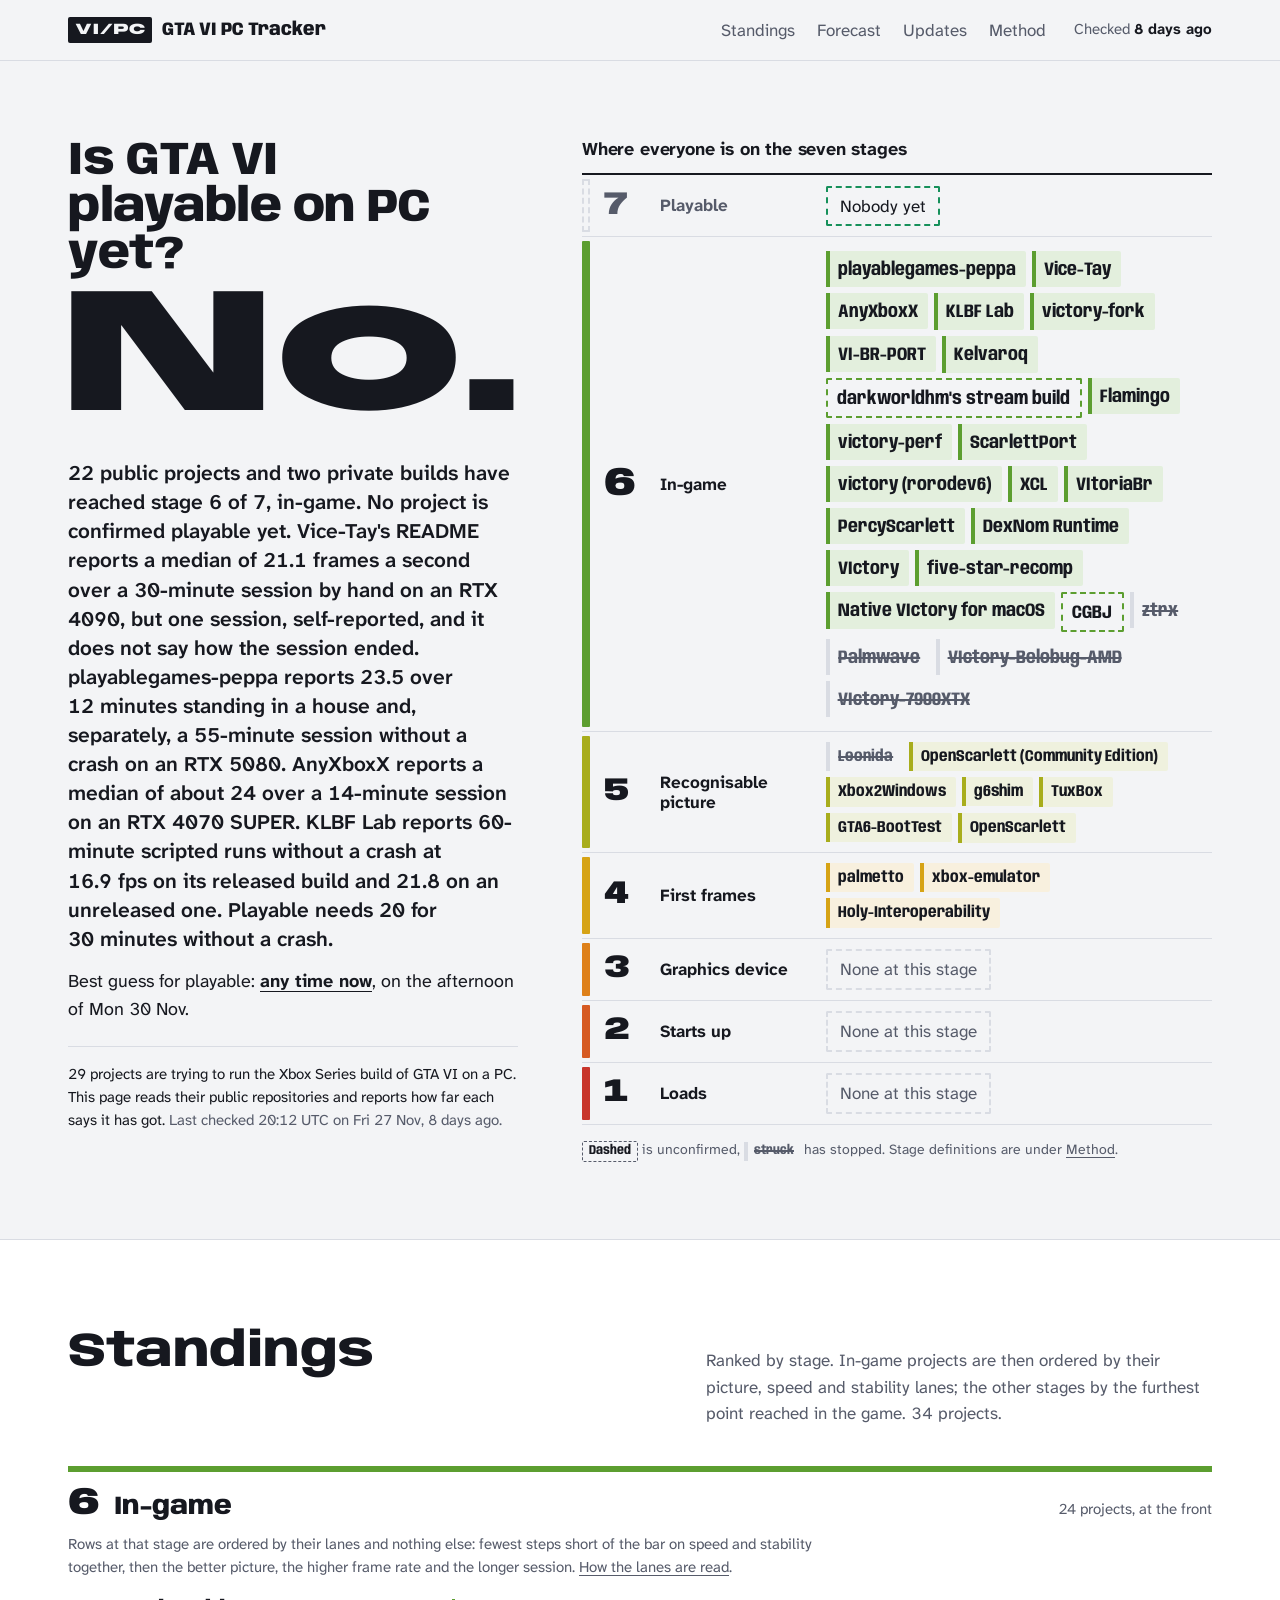
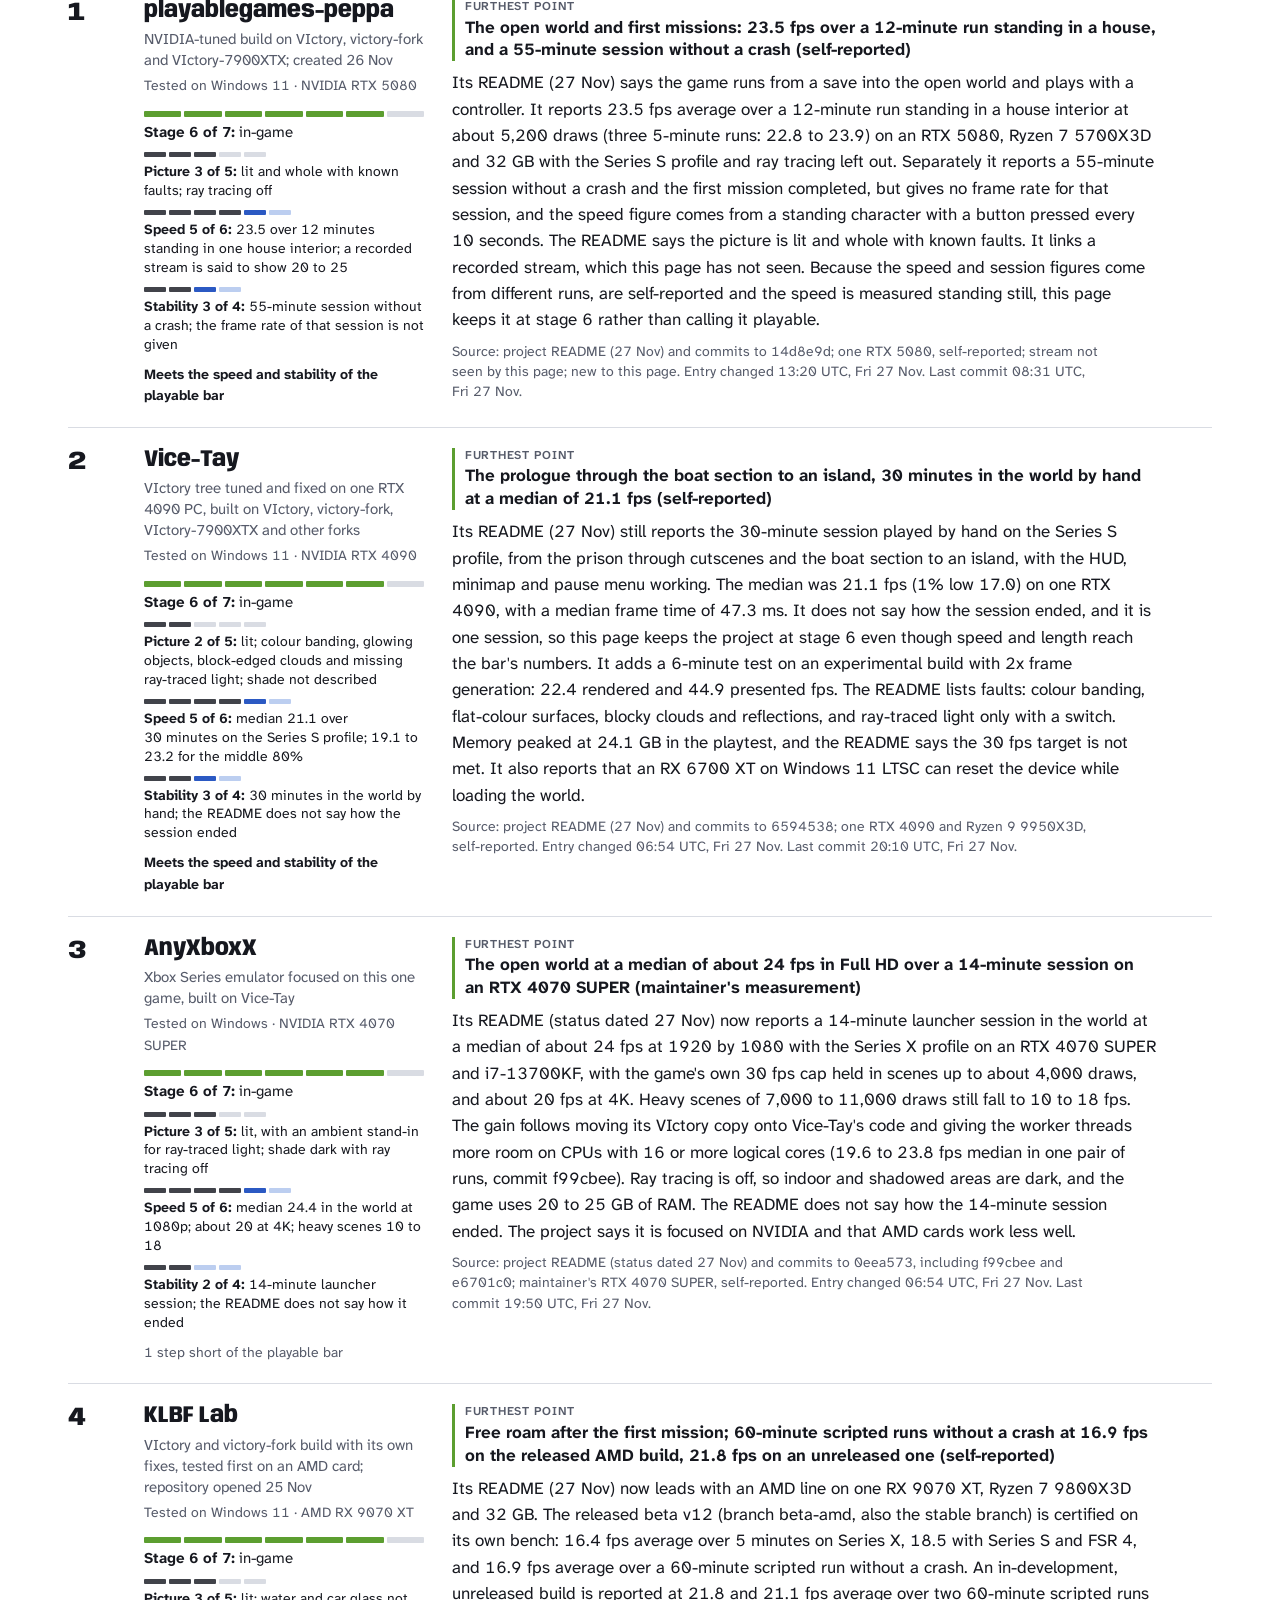
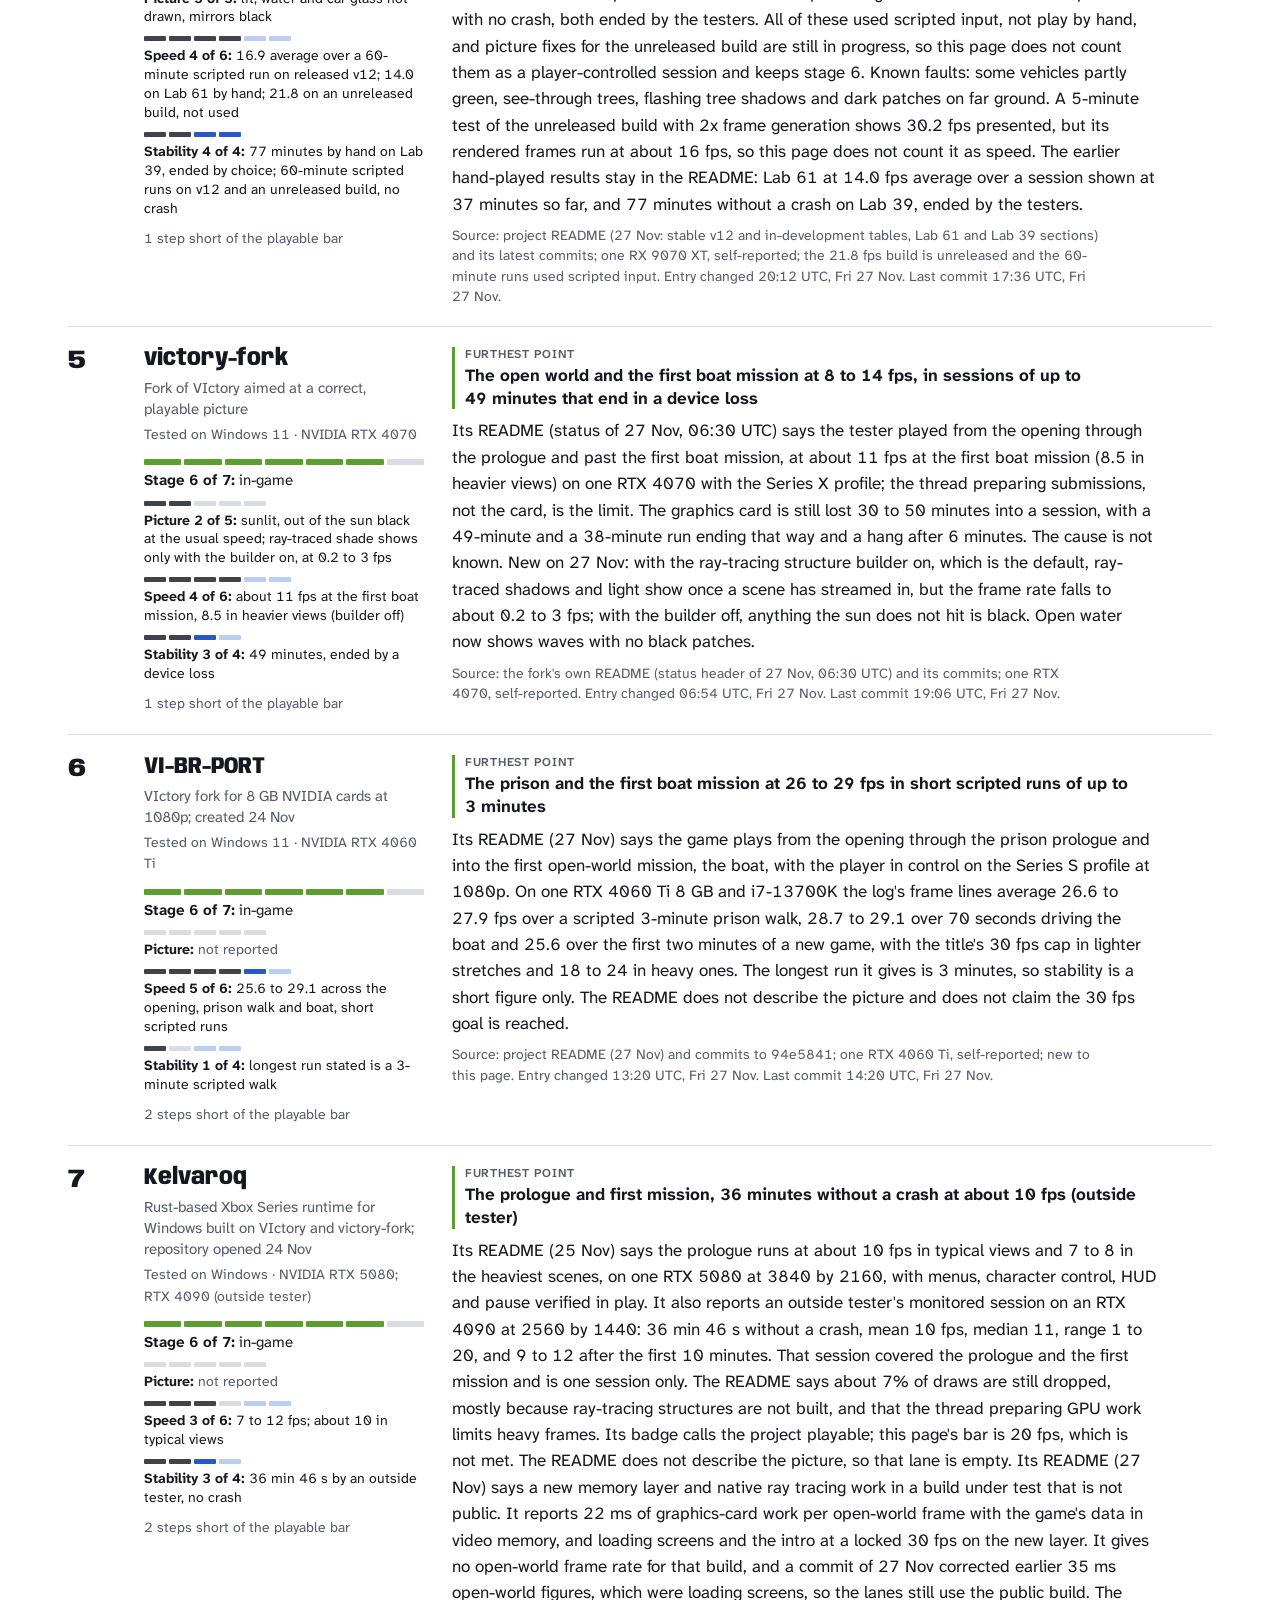
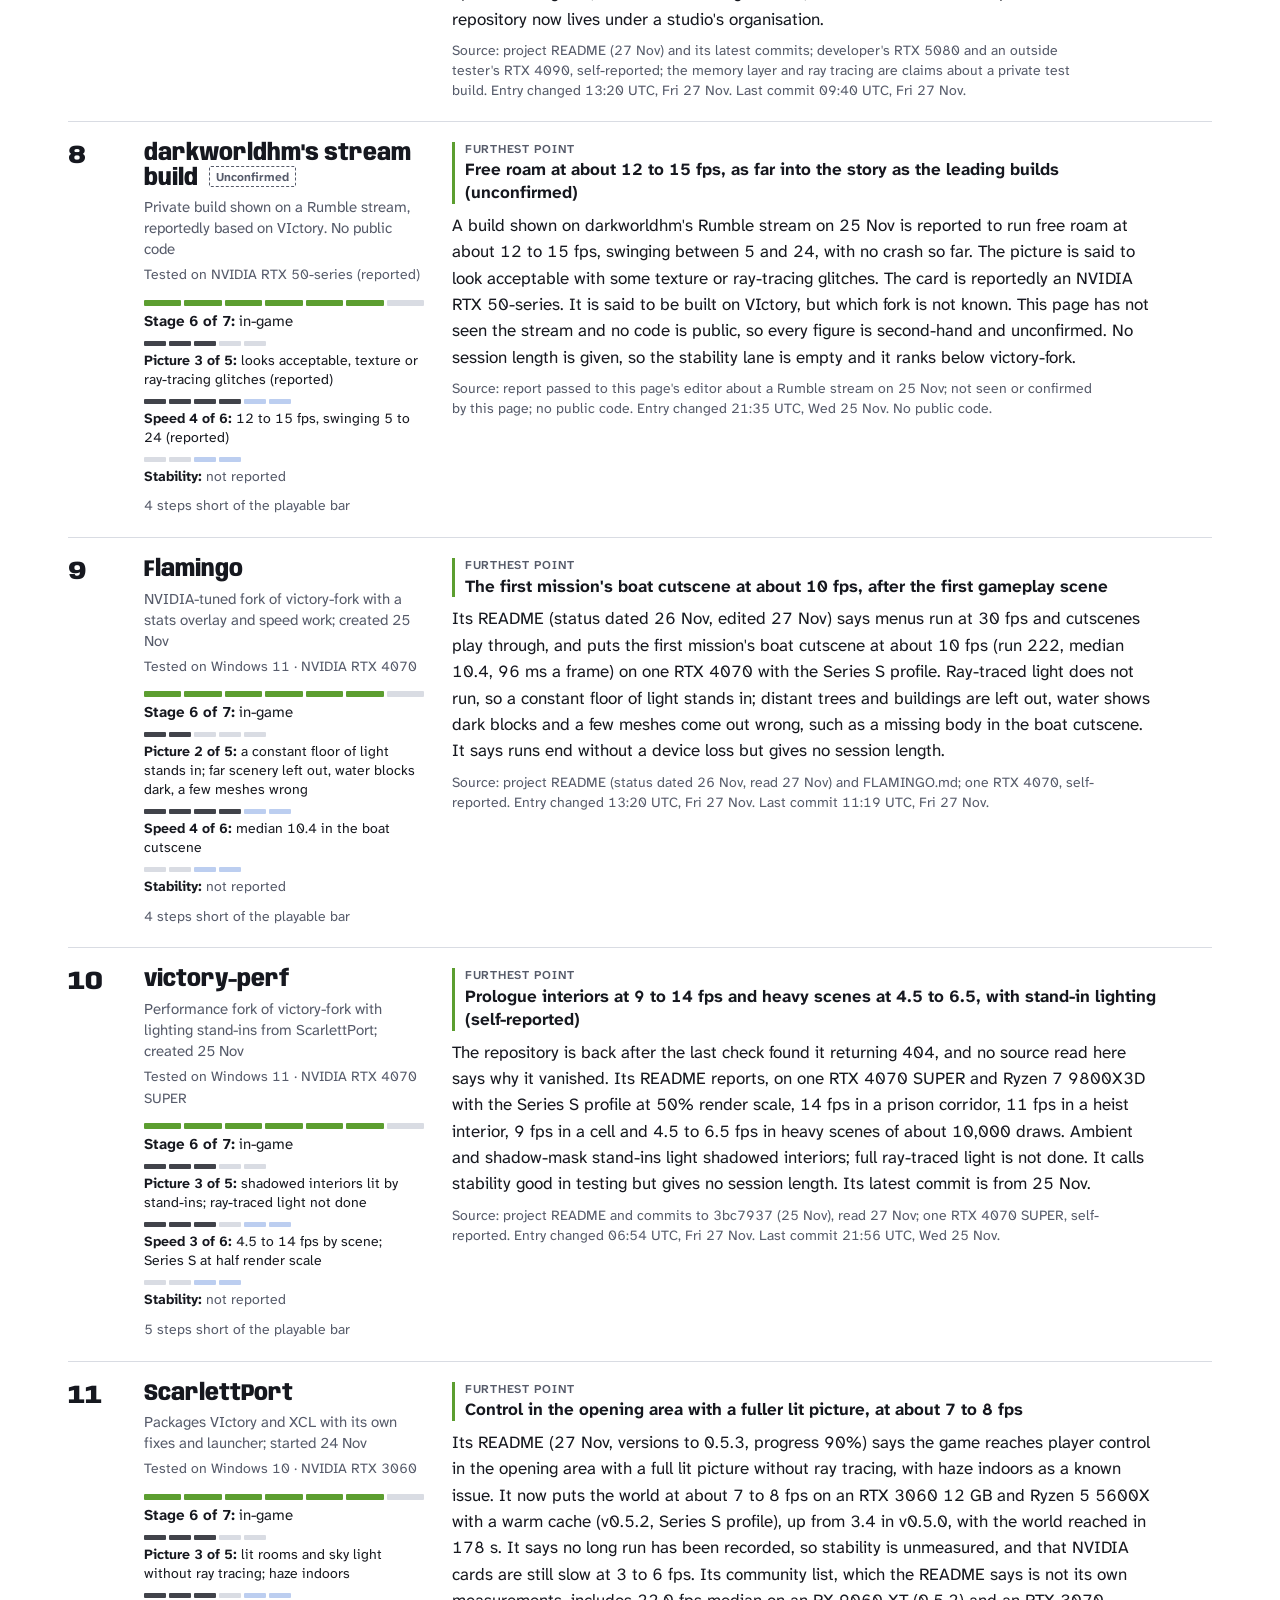
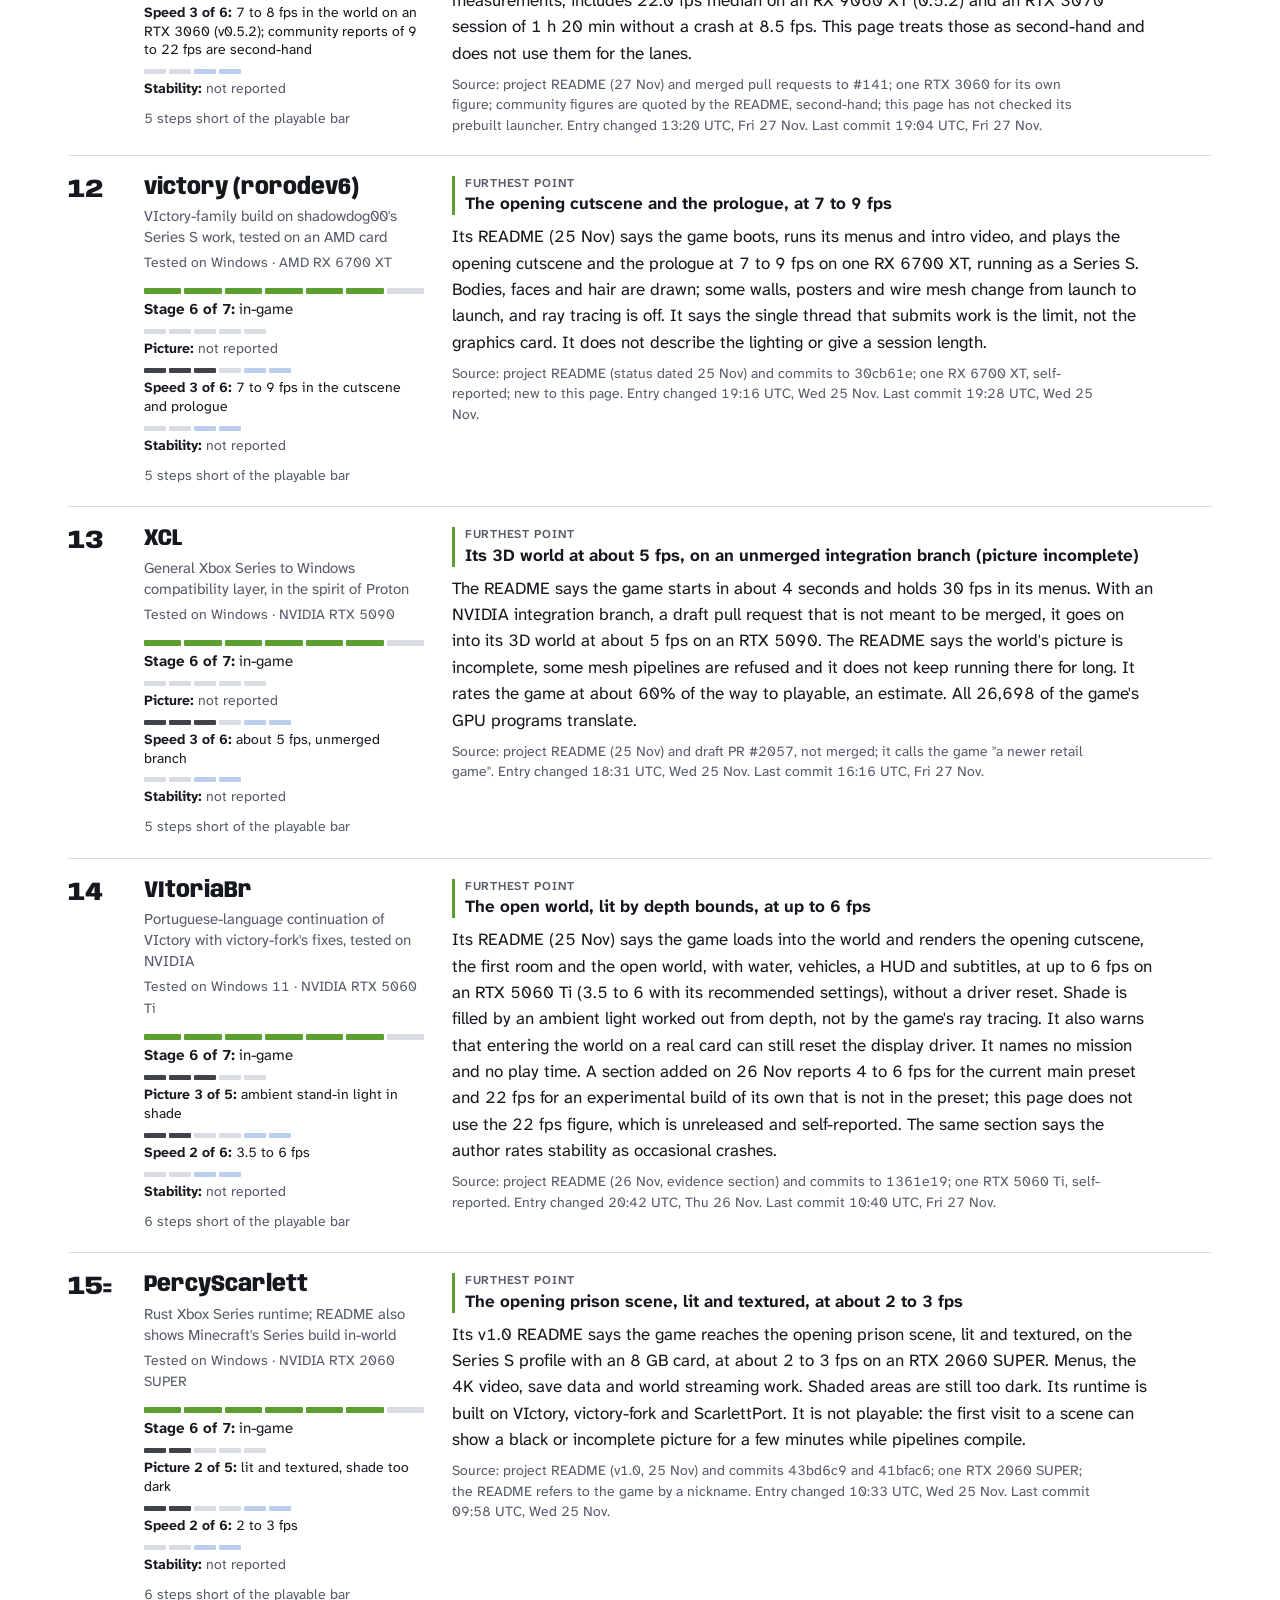
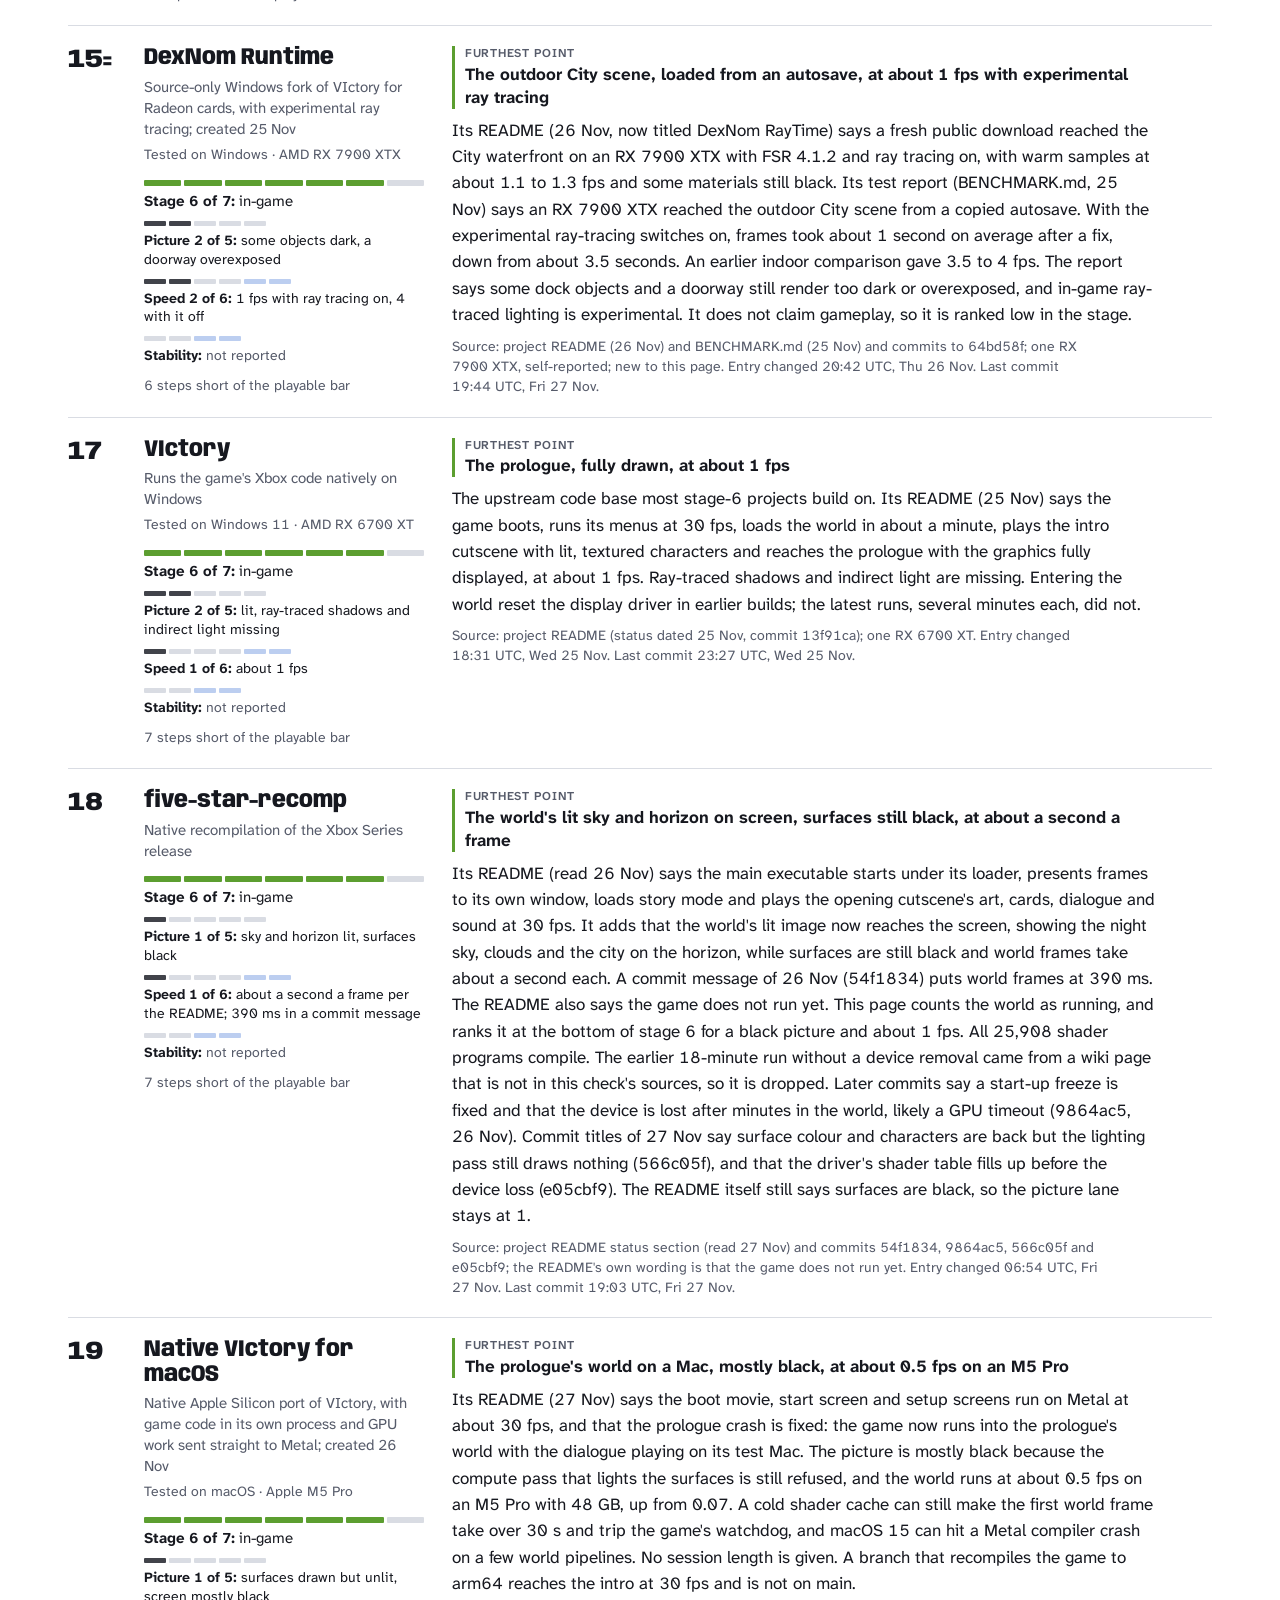
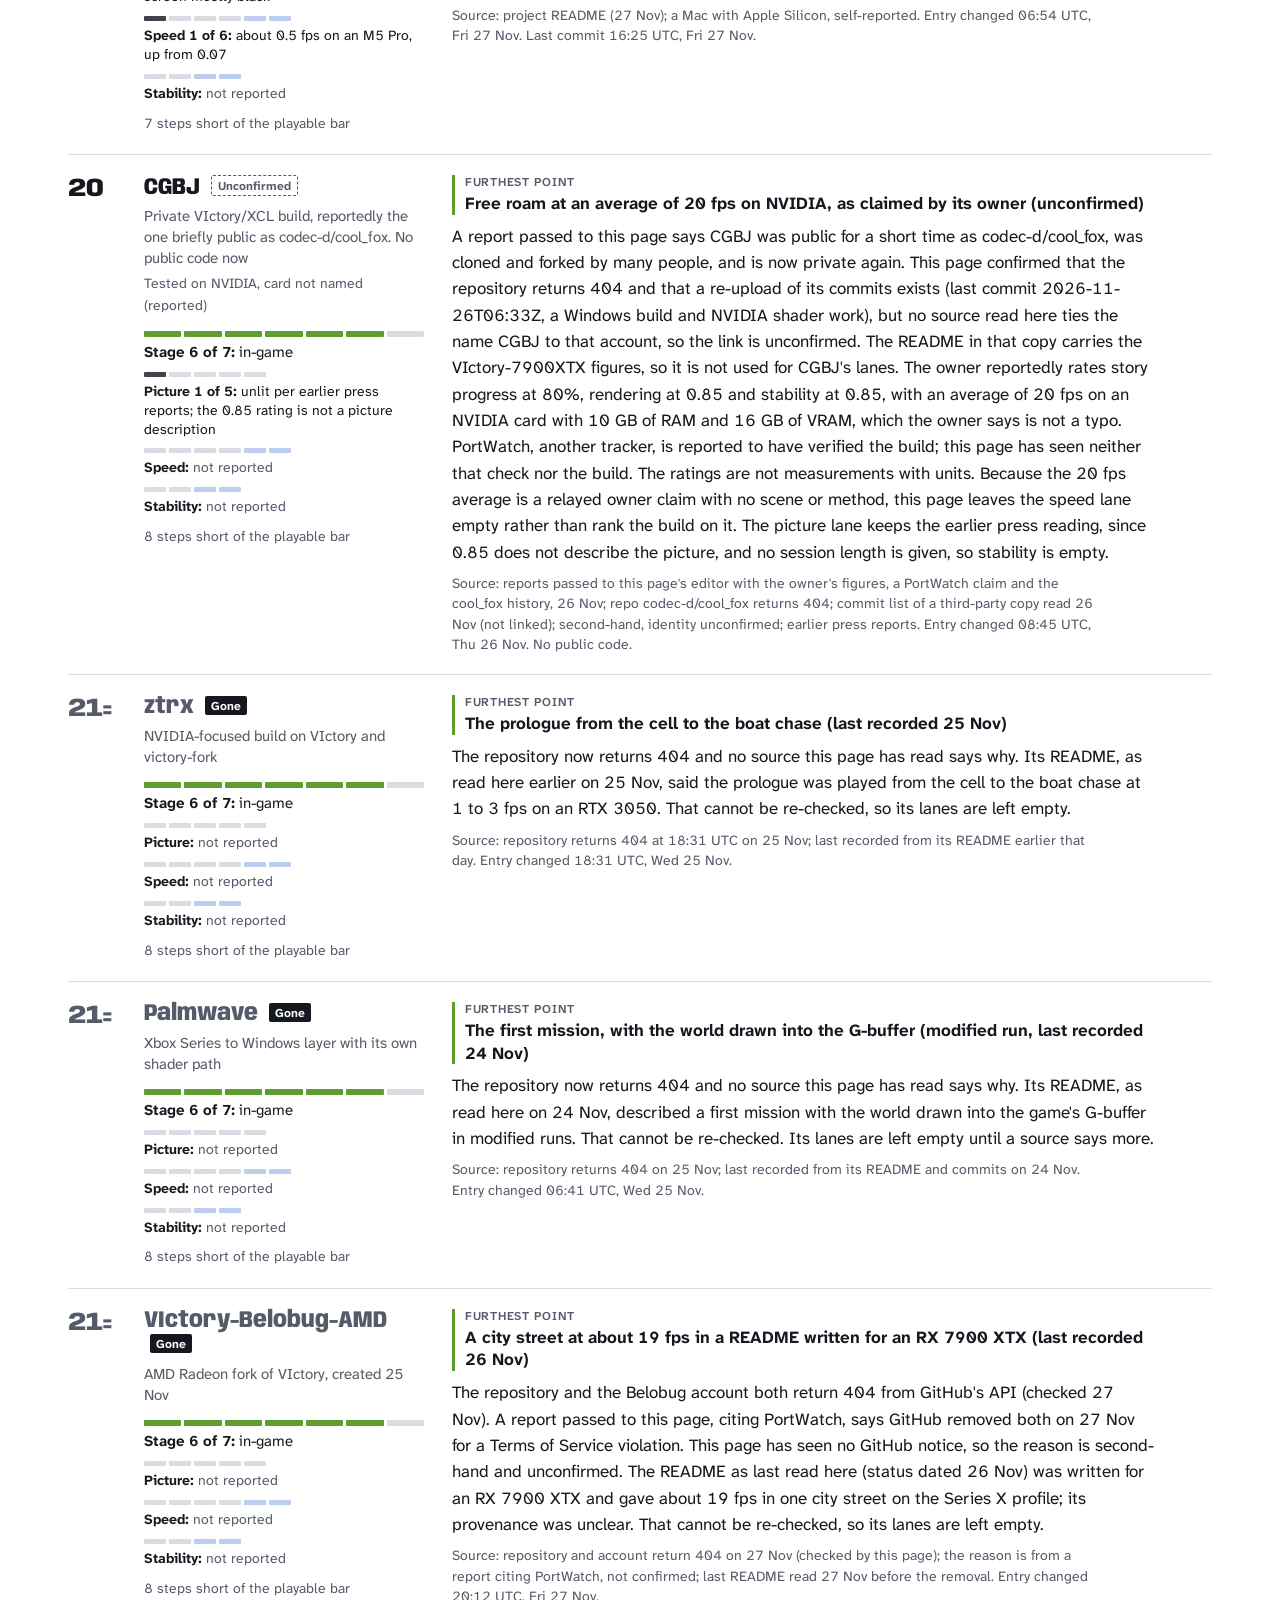
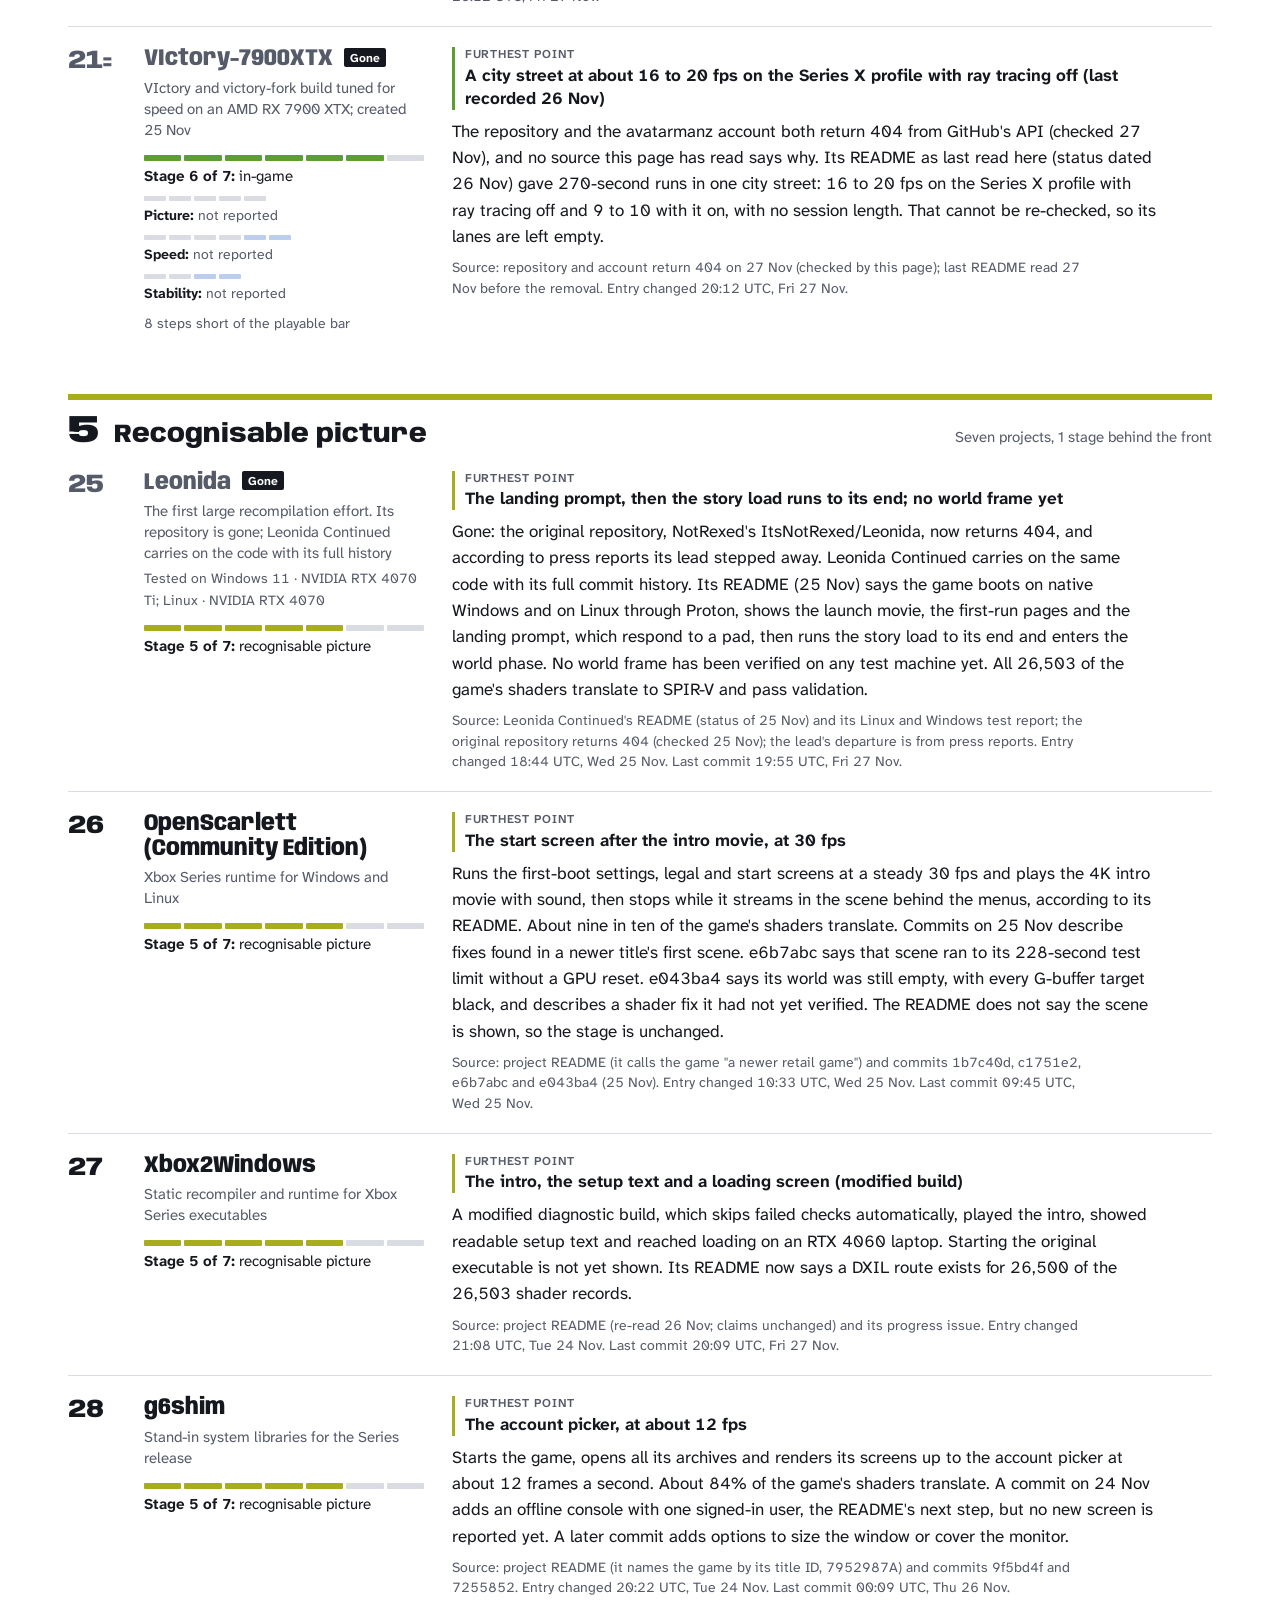
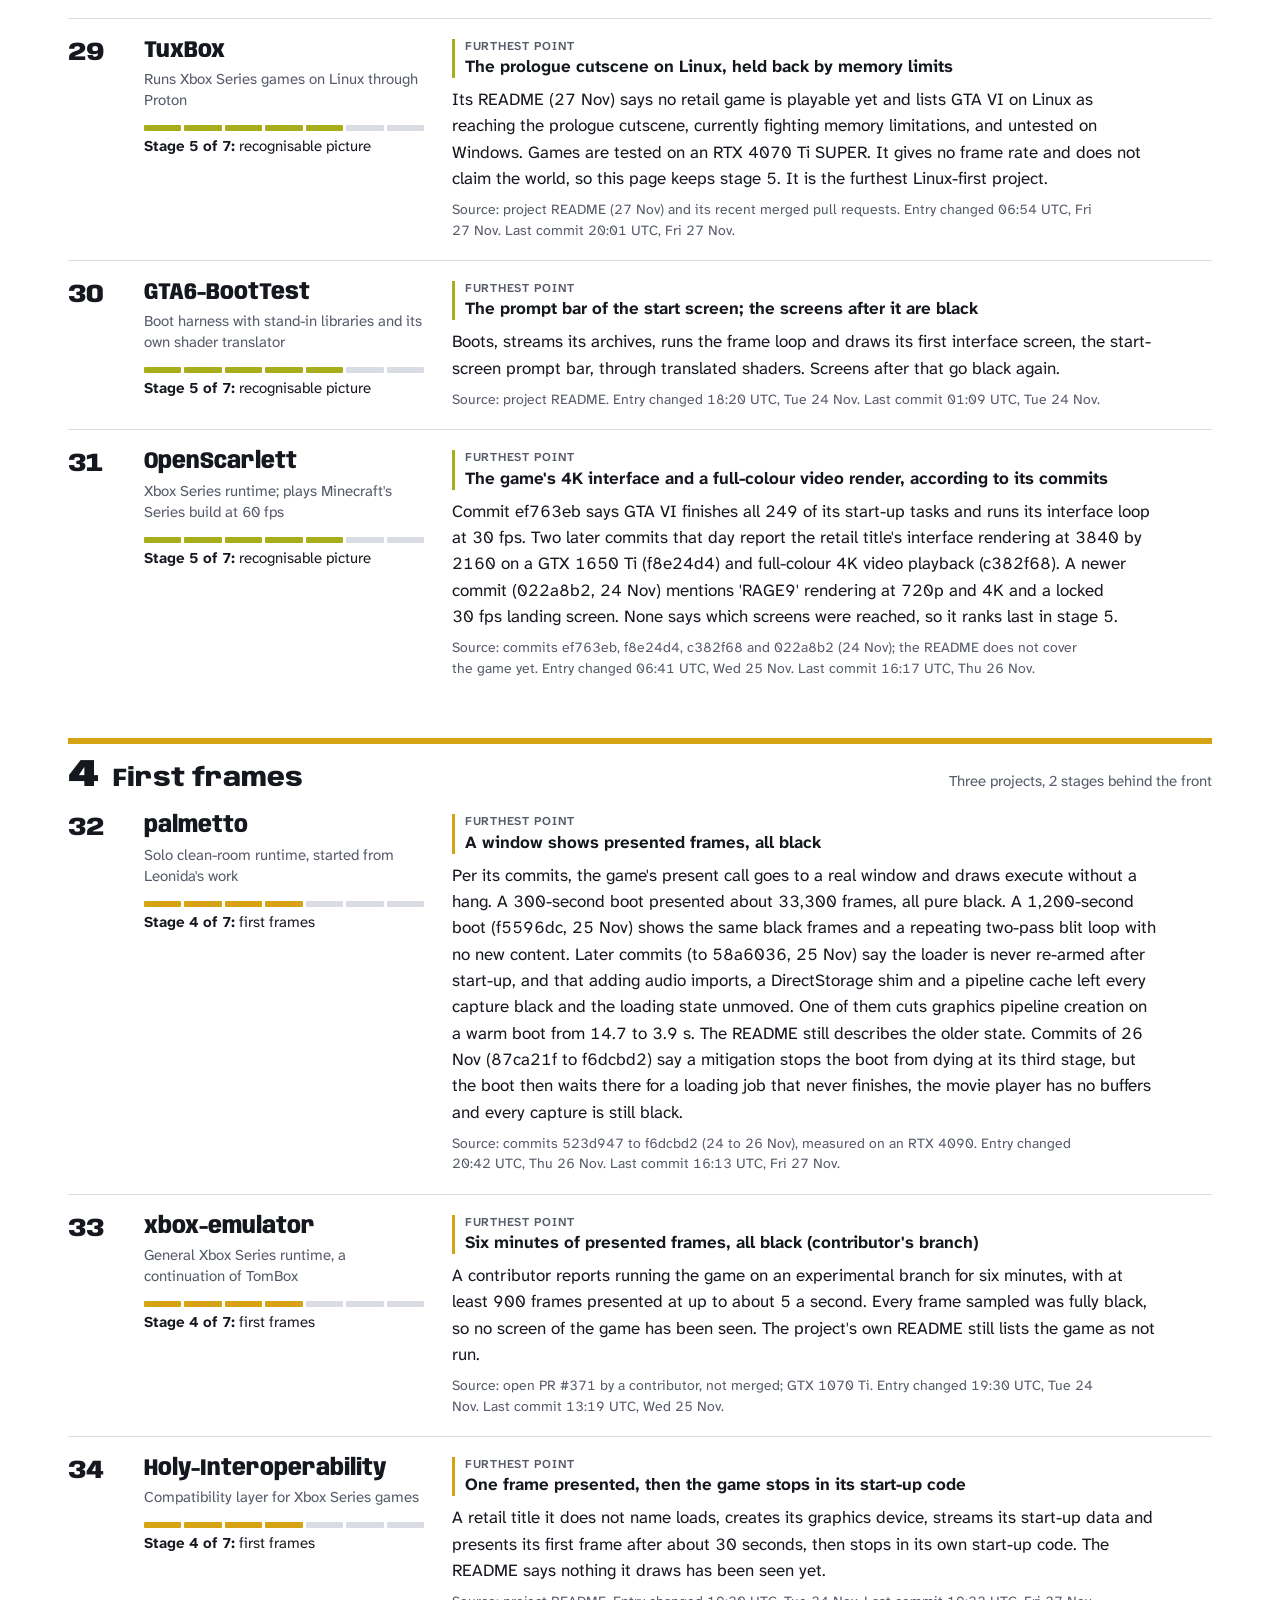
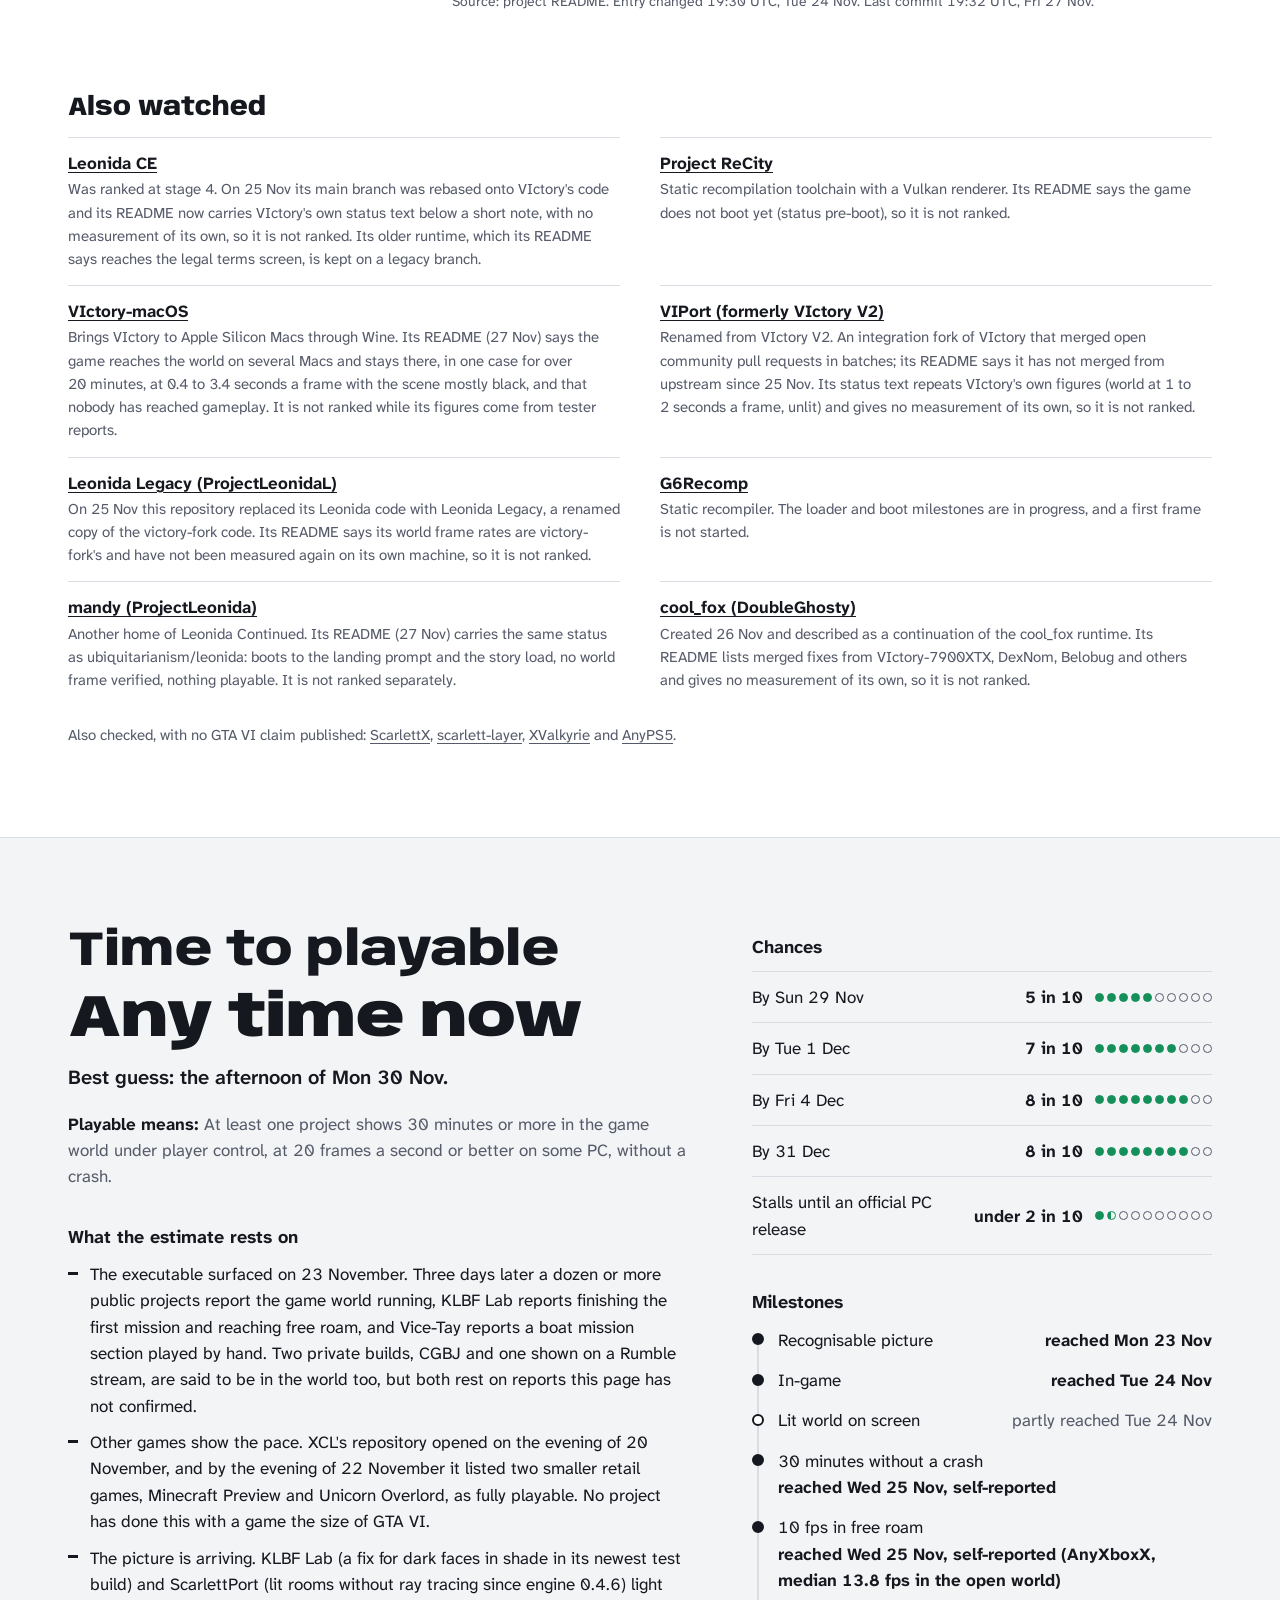
==== commit c3ba3305: "Update tracker: check at 2026-11-27T20:12:00Z" ====
--- a/index.html
+++ b/index.html
@@ -18,7 +18,7 @@
 <link rel="preconnect" href="https://fonts.gstatic.com" crossorigin>
 <link rel="stylesheet" href="https://fonts.googleapis.com/css2?family=Anybody:wdth,wght@50..150,400..900&family=Atkinson+Hyperlegible+Next:ital,wght@0,400;0,600;0,700;1,400&display=swap">
 <link rel="stylesheet" href="assets/site.css?v=f784089358">
-<script type="application/ld+json">{"@context":"https://schema.org","@type":"WebPage","name":"GTA VI PC Tracker","description":"Live standings of the unofficial projects trying to run the Xbox build of GTA VI on a PC: how far each has got, what changed, and a best guess at when it becomes playable.","url":"https://audixdev.github.io/americas-pc-tracker/","dateModified":"2026-11-27T13:20:00Z"}</script>
+<script type="application/ld+json">{"@context":"https://schema.org","@type":"WebPage","name":"GTA VI PC Tracker","description":"Live standings of the unofficial projects trying to run the Xbox build of GTA VI on a PC: how far each has got, what changed, and a best guess at when it becomes playable.","url":"https://audixdev.github.io/americas-pc-tracker/","dateModified":"2026-11-27T20:12:00Z"}</script>
 </head>
 <body>
 <a class="skip" href="#main">Skip to content</a>
@@ -32,7 +32,7 @@
       <a href="#updates">Updates</a>
       <a href="#method">Method</a>
     </nav>
-    <p class="top__checked">Checked <time class="js-ago" datetime="2026-11-27T13:20:00Z">13:20 UTC</time></p>
+    <p class="top__checked">Checked <time class="js-ago" datetime="2026-11-27T20:12:00Z">20:12 UTC</time></p>
   </div>
 </header>
 
@@ -44,13 +44,13 @@
         <p class="hero__answer">No.</p>
         <p class="hero__lead">22 public projects and two private builds have reached stage&nbsp;6 of&nbsp;7, in-game. No project is confirmed playable yet. Vice-Tay&#x27;s README reports a median of 21.1&nbsp;frames a second over a 30-minute session by hand on an RTX 4090, but one session, self-reported, and it does not say how the session ended. playablegames-peppa reports 23.5 over 12&nbsp;minutes standing in a house and, separately, a 55-minute session without a crash on an RTX 5080. AnyXboxX reports a median of about 24 over a 14-minute session on an RTX 4070 SUPER. KLBF Lab reports 60-minute scripted runs without a crash at 16.9&nbsp;fps on its released build and 21.8 on an unreleased one. Playable needs 20 for 30&nbsp;minutes without a crash.</p>
         <p class="hero__eta">Best guess for playable: <a href="#forecast" class="js-countdown" data-target="2026-11-30T15:00:00Z" data-lower="1">about 3 days</a>, on the afternoon of Mon 30 Nov.</p>
-        <p class="hero__how">31 projects are trying to run the Xbox Series build of GTA&nbsp;VI on a PC. This page reads their public repositories and reports how far each says it has got. <span class="quiet">Last checked <time datetime="2026-11-27T13:20:00Z">13:20 UTC on Fri 27 Nov</time><span class="js-ago-suffix" data-from="2026-11-27T13:20:00Z"></span>.</span></p>
+        <p class="hero__how">29 projects are trying to run the Xbox Series build of GTA&nbsp;VI on a PC. This page reads their public repositories and reports how far each says it has got. <span class="quiet">Last checked <time datetime="2026-11-27T20:12:00Z">20:12 UTC on Fri 27 Nov</time><span class="js-ago-suffix" data-from="2026-11-27T20:12:00Z"></span>.</span></p>
       </div>
       <div class="ladder-wrap">
         <h2 class="ladder__title">Where everyone is on the seven stages</h2>
         <ol class="ladder" reversed>
           <li class="rung stage-7"><span class="rung__n">7</span><span class="rung__name">Playable<span class="vh">: none</span></span><ul class="rung__who"><li class="rung__empty">Nobody yet</li></ul></li>
-          <li class="rung stage-6 is-reached is-front"><span class="rung__n">6</span><span class="rung__name">In-game<span class="vh">: 24 projects</span></span><ul class="rung__who"><li><a class="chip" href="#p-playablegames-peppa">playablegames-peppa</a></li><li><a class="chip" href="#p-vice-tay">Vice-Tay</a></li><li><a class="chip" href="#p-anyxboxx">AnyXboxX</a></li><li><a class="chip" href="#p-klbf-lab">KLBF Lab</a></li><li><a class="chip" href="#p-victory-fork">victory-fork</a></li><li><a class="chip" href="#p-vi-br-port">VI-BR-PORT</a></li><li><a class="chip" href="#p-kelvaroq">Kelvaroq</a></li><li><a class="chip is-unverified" href="#p-darkworldhm-s-stream-build">darkworldhm&#x27;s stream build<span class="vh">, unconfirmed</span></a></li><li><a class="chip" href="#p-victory-belobug-amd">VIctory-Belobug-AMD</a></li><li><a class="chip" href="#p-victory-7900xtx">VIctory-7900XTX</a></li><li><a class="chip" href="#p-flamingo">Flamingo</a></li><li><a class="chip" href="#p-victory-perf">victory-perf</a></li><li><a class="chip" href="#p-scarlettport">ScarlettPort</a></li><li><a class="chip" href="#p-victory-rorodev6">victory (rorodev6)</a></li><li><a class="chip" href="#p-xcl">XCL</a></li><li><a class="chip" href="#p-vitoriabr">VItoriaBr</a></li><li><a class="chip" href="#p-percyscarlett">PercyScarlett</a></li><li><a class="chip" href="#p-dexnom-runtime">DexNom Runtime</a></li><li><a class="chip" href="#p-victory">VIctory</a></li><li><a class="chip" href="#p-five-star-recomp">five-star-recomp</a></li><li><a class="chip" href="#p-native-victory-for-macos">Native VIctory for macOS</a></li><li><a class="chip is-unverified" href="#p-cgbj">CGBJ<span class="vh">, unconfirmed</span></a></li><li><a class="chip is-out" href="#p-ztrx">ztrx<span class="vh">, gone</span></a></li><li><a class="chip is-out" href="#p-palmwave">Palmwave<span class="vh">, gone</span></a></li></ul></li>
+          <li class="rung stage-6 is-reached is-front"><span class="rung__n">6</span><span class="rung__name">In-game<span class="vh">: 24 projects</span></span><ul class="rung__who"><li><a class="chip" href="#p-playablegames-peppa">playablegames-peppa</a></li><li><a class="chip" href="#p-vice-tay">Vice-Tay</a></li><li><a class="chip" href="#p-anyxboxx">AnyXboxX</a></li><li><a class="chip" href="#p-klbf-lab">KLBF Lab</a></li><li><a class="chip" href="#p-victory-fork">victory-fork</a></li><li><a class="chip" href="#p-vi-br-port">VI-BR-PORT</a></li><li><a class="chip" href="#p-kelvaroq">Kelvaroq</a></li><li><a class="chip is-unverified" href="#p-darkworldhm-s-stream-build">darkworldhm&#x27;s stream build<span class="vh">, unconfirmed</span></a></li><li><a class="chip" href="#p-flamingo">Flamingo</a></li><li><a class="chip" href="#p-victory-perf">victory-perf</a></li><li><a class="chip" href="#p-scarlettport">ScarlettPort</a></li><li><a class="chip" href="#p-victory-rorodev6">victory (rorodev6)</a></li><li><a class="chip" href="#p-xcl">XCL</a></li><li><a class="chip" href="#p-vitoriabr">VItoriaBr</a></li><li><a class="chip" href="#p-percyscarlett">PercyScarlett</a></li><li><a class="chip" href="#p-dexnom-runtime">DexNom Runtime</a></li><li><a class="chip" href="#p-victory">VIctory</a></li><li><a class="chip" href="#p-five-star-recomp">five-star-recomp</a></li><li><a class="chip" href="#p-native-victory-for-macos">Native VIctory for macOS</a></li><li><a class="chip is-unverified" href="#p-cgbj">CGBJ<span class="vh">, unconfirmed</span></a></li><li><a class="chip is-out" href="#p-ztrx">ztrx<span class="vh">, gone</span></a></li><li><a class="chip is-out" href="#p-palmwave">Palmwave<span class="vh">, gone</span></a></li><li><a class="chip is-out" href="#p-victory-belobug-amd">VIctory-Belobug-AMD<span class="vh">, gone</span></a></li><li><a class="chip is-out" href="#p-victory-7900xtx">VIctory-7900XTX<span class="vh">, gone</span></a></li></ul></li>
           <li class="rung stage-5 is-reached"><span class="rung__n">5</span><span class="rung__name">Recognisable picture<span class="vh">: 7 projects</span></span><ul class="rung__who"><li><a class="chip is-out" href="#p-leonida">Leonida<span class="vh">, gone</span></a></li><li><a class="chip" href="#p-openscarlett-community-edition">OpenScarlett (Community Edition)</a></li><li><a class="chip" href="#p-xbox2windows">Xbox2Windows</a></li><li><a class="chip" href="#p-g6shim">g6shim</a></li><li><a class="chip" href="#p-tuxbox">TuxBox</a></li><li><a class="chip" href="#p-gta6-boottest">GTA6-BootTest</a></li><li><a class="chip" href="#p-openscarlett">OpenScarlett</a></li></ul></li>
           <li class="rung stage-4 is-reached"><span class="rung__n">4</span><span class="rung__name">First frames<span class="vh">: 3 projects</span></span><ul class="rung__who"><li><a class="chip" href="#p-palmetto">palmetto</a></li><li><a class="chip" href="#p-xbox-emulator">xbox-emulator</a></li><li><a class="chip" href="#p-holy-interoperability">Holy-Interoperability</a></li></ul></li>
           <li class="rung stage-3 is-reached"><span class="rung__n">3</span><span class="rung__name">Graphics device<span class="vh">: none</span></span><ul class="rung__who"><li class="rung__empty">None at this stage</li></ul></li>
@@ -109,7 +109,7 @@
             <div class="entry__status">
               <p class="entry__furthest"><span class="entry__label">Furthest point</span> The prologue through the boat section to an island, 30&nbsp;minutes in the world by hand at a median of 21.1&nbsp;fps (self-reported)</p>
               <p>Its README (27 Nov) still reports the 30-minute session played by hand on the Series S profile, from the prison through cutscenes and the boat section to an island, with the HUD, minimap and pause menu working. The median was 21.1&nbsp;fps (1% low 17.0) on one RTX 4090, with a median frame time of 47.3 ms. It does not say how the session ended, and it is one session, so this page keeps the project at stage 6 even though speed and length reach the bar&#x27;s numbers. It adds a 6-minute test on an experimental build with 2x frame generation: 22.4 rendered and 44.9 presented fps. The README lists faults: colour banding, flat-colour surfaces, blocky clouds and reflections, and ray-traced light only with a switch. Memory peaked at 24.1&nbsp;GB in the playtest, and the README says the 30&nbsp;fps target is not met. It also reports that an RX 6700 XT on Windows 11 LTSC can reset the device while loading the world.</p>
-              <p class="entry__src">Source: project README (27 Nov) and commits to 6594538; one RTX 4090 and Ryzen 9 9950X3D, self-reported. Entry changed <time datetime="2026-11-27T06:54:00Z">06:54 UTC, Fri 27 Nov</time>. Last commit <time datetime="2026-11-27T12:54:48Z">12:54 UTC, Fri 27 Nov</time>.</p>
+              <p class="entry__src">Source: project README (27 Nov) and commits to 6594538; one RTX 4090 and Ryzen 9 9950X3D, self-reported. Entry changed <time datetime="2026-11-27T06:54:00Z">06:54 UTC, Fri 27 Nov</time>. Last commit <time datetime="2026-11-27T20:10:48Z">20:10 UTC, Fri 27 Nov</time>.</p>
             </div>
           </li>
           <li class="entry" id="p-anyxboxx">
@@ -129,7 +129,7 @@
             <div class="entry__status">
               <p class="entry__furthest"><span class="entry__label">Furthest point</span> The open world at a median of about 24&nbsp;fps in Full HD over a 14-minute session on an RTX 4070 SUPER (maintainer&#x27;s measurement)</p>
               <p>Its README (status dated 27 Nov) now reports a 14-minute launcher session in the world at a median of about 24&nbsp;fps at 1920 by 1080 with the Series X profile on an RTX 4070 SUPER and i7-13700KF, with the game&#x27;s own 30&nbsp;fps cap held in scenes up to about 4,000 draws, and about 20&nbsp;fps at 4K. Heavy scenes of 7,000 to 11,000 draws still fall to 10 to 18&nbsp;fps. The gain follows moving its VIctory copy onto Vice-Tay&#x27;s code and giving the worker threads more room on CPUs with 16 or more logical cores (19.6 to 23.8&nbsp;fps median in one pair of runs, commit f99cbee). Ray tracing is off, so indoor and shadowed areas are dark, and the game uses 20 to 25&nbsp;GB of RAM. The README does not say how the 14-minute session ended. The project says it is focused on NVIDIA and that AMD cards work less well.</p>
-              <p class="entry__src">Source: project README (status dated 27 Nov) and commits to 0eea573, including f99cbee and e6701c0; maintainer&#x27;s RTX 4070 SUPER, self-reported. Entry changed <time datetime="2026-11-27T06:54:00Z">06:54 UTC, Fri 27 Nov</time>. Last commit <time datetime="2026-11-27T12:57:24Z">12:57 UTC, Fri 27 Nov</time>.</p>
+              <p class="entry__src">Source: project README (status dated 27 Nov) and commits to 0eea573, including f99cbee and e6701c0; maintainer&#x27;s RTX 4070 SUPER, self-reported. Entry changed <time datetime="2026-11-27T06:54:00Z">06:54 UTC, Fri 27 Nov</time>. Last commit <time datetime="2026-11-27T19:50:46Z">19:50 UTC, Fri 27 Nov</time>.</p>
             </div>
           </li>
           <li class="entry" id="p-klbf-lab">
@@ -148,8 +148,8 @@
             </div>
             <div class="entry__status">
               <p class="entry__furthest"><span class="entry__label">Furthest point</span> Free roam after the first mission; 60-minute scripted runs without a crash at 16.9&nbsp;fps on the released AMD build, 21.8&nbsp;fps on an unreleased one (self-reported)</p>
-              <p>Its README (27 Nov) now leads with an AMD line on one RX 9070 XT, Ryzen 7 9800X3D and 32&nbsp;GB. The released beta v12 (branch beta-amd, also the stable branch) is certified on its own bench: 16.4&nbsp;fps average over 5&nbsp;minutes on Series X, 18.5 with Series S and FSR 4, and 16.9&nbsp;fps average over a 60-minute scripted run without a crash. An in-development, unreleased build is reported at 21.8 and 21.1&nbsp;fps average over two 60-minute scripted runs with no crash, both ended by the testers. All of these used scripted input, not play by hand, and picture fixes for the unreleased build are still in progress, so this page does not count them as a player-controlled session and keeps stage 6. Known faults: some vehicles partly green, see-through trees, flashing tree shadows and dark patches on far ground. The earlier hand-played results stay in the README: Lab 61 at 14.0&nbsp;fps average over a session shown at 37&nbsp;minutes so far, and 77&nbsp;minutes without a crash on Lab 39, ended by the testers.</p>
-              <p class="entry__src">Source: project README (27 Nov: stable v12 and in-development tables, Lab 61 and Lab 39 sections) and its latest commits; one RX 9070 XT, self-reported; the 21.8 fps build is unreleased and the 60-minute runs used scripted input. Entry changed <time datetime="2026-11-27T13:20:00Z">13:20 UTC, Fri 27 Nov</time>. Last commit <time datetime="2026-11-27T13:11:51Z">13:11 UTC, Fri 27 Nov</time>.</p>
+              <p>Its README (27 Nov) now leads with an AMD line on one RX 9070 XT, Ryzen 7 9800X3D and 32&nbsp;GB. The released beta v12 (branch beta-amd, also the stable branch) is certified on its own bench: 16.4&nbsp;fps average over 5&nbsp;minutes on Series X, 18.5 with Series S and FSR 4, and 16.9&nbsp;fps average over a 60-minute scripted run without a crash. An in-development, unreleased build is reported at 21.8 and 21.1&nbsp;fps average over two 60-minute scripted runs with no crash, both ended by the testers. All of these used scripted input, not play by hand, and picture fixes for the unreleased build are still in progress, so this page does not count them as a player-controlled session and keeps stage 6. Known faults: some vehicles partly green, see-through trees, flashing tree shadows and dark patches on far ground. A 5-minute test of the unreleased build with 2x frame generation shows 30.2&nbsp;fps presented, but its rendered frames run at about 16&nbsp;fps, so this page does not count it as speed. The earlier hand-played results stay in the README: Lab 61 at 14.0&nbsp;fps average over a session shown at 37&nbsp;minutes so far, and 77&nbsp;minutes without a crash on Lab 39, ended by the testers.</p>
+              <p class="entry__src">Source: project README (27 Nov: stable v12 and in-development tables, Lab 61 and Lab 39 sections) and its latest commits; one RX 9070 XT, self-reported; the 21.8 fps build is unreleased and the 60-minute runs used scripted input. Entry changed <time datetime="2026-11-27T20:12:00Z">20:12 UTC, Fri 27 Nov</time>. Last commit <time datetime="2026-11-27T17:36:58Z">17:36 UTC, Fri 27 Nov</time>.</p>
             </div>
           </li>
           <li class="entry" id="p-victory-fork">
@@ -169,7 +169,7 @@
             <div class="entry__status">
               <p class="entry__furthest"><span class="entry__label">Furthest point</span> The open world and the first boat mission at 8 to 14&nbsp;fps, in sessions of up to 49&nbsp;minutes that end in a device loss</p>
               <p>Its README (status of 27 Nov, 06:30 UTC) says the tester played from the opening through the prologue and past the first boat mission, at about 11&nbsp;fps at the first boat mission (8.5 in heavier views) on one RTX 4070 with the Series X profile; the thread preparing submissions, not the card, is the limit. The graphics card is still lost 30 to 50&nbsp;minutes into a session, with a 49-minute and a 38-minute run ending that way and a hang after 6&nbsp;minutes. The cause is not known. New on 27 Nov: with the ray-tracing structure builder on, which is the default, ray-traced shadows and light show once a scene has streamed in, but the frame rate falls to about 0.2 to 3&nbsp;fps; with the builder off, anything the sun does not hit is black. Open water now shows waves with no black patches.</p>
-              <p class="entry__src">Source: the fork&#x27;s own README (status header of 27 Nov, 06:30 UTC) and its commits; one RTX 4070, self-reported. Entry changed <time datetime="2026-11-27T06:54:00Z">06:54 UTC, Fri 27 Nov</time>. Last commit <time datetime="2026-11-27T05:28:07Z">05:28 UTC, Fri 27 Nov</time>.</p>
+              <p class="entry__src">Source: the fork&#x27;s own README (status header of 27 Nov, 06:30 UTC) and its commits; one RTX 4070, self-reported. Entry changed <time datetime="2026-11-27T06:54:00Z">06:54 UTC, Fri 27 Nov</time>. Last commit <time datetime="2026-11-27T19:06:12Z">19:06 UTC, Fri 27 Nov</time>.</p>
             </div>
           </li>
           <li class="entry" id="p-vi-br-port">
@@ -189,7 +189,7 @@
             <div class="entry__status">
               <p class="entry__furthest"><span class="entry__label">Furthest point</span> The prison and the first boat mission at 26 to 29&nbsp;fps in short scripted runs of up to 3&nbsp;minutes</p>
               <p>Its README (27 Nov) says the game plays from the opening through the prison prologue and into the first open-world mission, the boat, with the player in control on the Series S profile at 1080p. On one RTX 4060 Ti 8&nbsp;GB and i7-13700K the log&#x27;s frame lines average 26.6 to 27.9&nbsp;fps over a scripted 3-minute prison walk, 28.7 to 29.1 over 70&nbsp;seconds driving the boat and 25.6 over the first two minutes of a new game, with the title&#x27;s 30&nbsp;fps cap in lighter stretches and 18 to 24 in heavy ones. The longest run it gives is 3&nbsp;minutes, so stability is a short figure only. The README does not describe the picture and does not claim the 30&nbsp;fps goal is reached.</p>
-              <p class="entry__src">Source: project README (27 Nov) and commits to 94e5841; one RTX 4060 Ti, self-reported; new to this page. Entry changed <time datetime="2026-11-27T13:20:00Z">13:20 UTC, Fri 27 Nov</time>. Last commit <time datetime="2026-11-27T12:57:12Z">12:57 UTC, Fri 27 Nov</time>.</p>
+              <p class="entry__src">Source: project README (27 Nov) and commits to 94e5841; one RTX 4060 Ti, self-reported; new to this page. Entry changed <time datetime="2026-11-27T13:20:00Z">13:20 UTC, Fri 27 Nov</time>. Last commit <time datetime="2026-11-27T14:20:57Z">14:20 UTC, Fri 27 Nov</time>.</p>
             </div>
           </li>
           <li class="entry" id="p-kelvaroq">
@@ -232,48 +232,8 @@
               <p class="entry__src">Source: report passed to this page&#x27;s editor about a Rumble stream on 25 Nov; not seen or confirmed by this page; no public code. Entry changed <time datetime="2026-11-25T21:35:00Z">21:35 UTC, Wed 25 Nov</time>. No public code.</p>
             </div>
           </li>
-          <li class="entry" id="p-victory-belobug-amd">
+          <li class="entry" id="p-flamingo">
             <p class="entry__pos"><span class="vh">Position </span>9</p>
-            <div class="entry__who">
-              <h4><a class="name" href="https://github.com/Belobug/VIctory-Belobug-AMD" rel="noopener">VIctory-Belobug-AMD</a></h4>
-              <p class="entry__tagline">AMD Radeon fork of VIctory, created 25 Nov</p>
-              <p class="entry__tested">Tested on Windows 11 · AMD RX 7900 XTX (README, provenance unclear)</p>
-              <div class="gauges">
-                <div class="gauge gauge--stage"><span class="meter meter--stage" aria-hidden="true"><span class="meter__seg is-on"></span><span class="meter__seg is-on"></span><span class="meter__seg is-on"></span><span class="meter__seg is-on"></span><span class="meter__seg is-on"></span><span class="meter__seg is-on"></span><span class="meter__seg"></span></span><p><b>Stage 6 of 7:</b> in-game</p></div>
-                <div class="gauge gauge--lane"><span class="meter" aria-hidden="true"><span class="meter__seg is-on"></span><span class="meter__seg is-on"></span><span class="meter__seg"></span><span class="meter__seg"></span><span class="meter__seg"></span></span><p><b>Picture 2 of 5:</b> lighting indoors listed as too bright or too dark</p></div>
-                <div class="gauge gauge--lane"><span class="meter" aria-hidden="true"><span class="meter__seg is-on"></span><span class="meter__seg is-on"></span><span class="meter__seg is-on"></span><span class="meter__seg is-on"></span><span class="meter__seg is-bar"></span><span class="meter__seg is-bar"></span></span><p><b>Speed 4 of 6:</b> about 19&nbsp;fps on the Series X profile with two patches; one street scene</p></div>
-                <div class="gauge gauge--lane"><span class="meter" aria-hidden="true"><span class="meter__seg"></span><span class="meter__seg"></span><span class="meter__seg is-bar"></span><span class="meter__seg is-bar"></span></span><p><b>Stability:</b> <span class="quiet">not reported</span></p></div>
-                <p class="gauges__short">4 steps short of the playable bar</p>
-              </div>
-            </div>
-            <div class="entry__status">
-              <p class="entry__furthest"><span class="entry__label">Furthest point</span> A city street at about 19&nbsp;fps on the Series X profile with two renderer patches, in a README written for an RX 7900 XTX</p>
-              <p>Its README (status dated 26 Nov) is titled for an RX 7900 XTX and gives one scene, a city street, on an i9-12900K with ray tracing off: about 45 ms a frame (about 22&nbsp;fps) on the Series S profile with five optional patches, about 53 ms (about 19&nbsp;fps) on the Series X profile with two, and 57 to 75 ms (13 to 17&nbsp;fps) without the patches. It is the older text of VIctory-7900XTX, so the figures may come from that machine, not from this repository&#x27;s maintainer. The 41-minute session and the street-chase figures are no longer in the README, so the stability lane is empty. Newer commits port an FSR 4.1.2 upscale to 4K from DexNom&#x27;s fork (cd8dfc0) and upload title textures earlier in each submission to fix frame order and flicker (5d6bd84). The README states that rooms with little light are not yet right. A table of reports from other cards, which the README attributes to contributors and links to issues, lists an RX 9060 XT averaging 19.8&nbsp;fps in a Series X interior at 1080p with ray tracing off (with local changes), an RTX 3090 at 530 to 545 ms a frame, and an Intel Arc B580 that slowed to about 0.7&nbsp;fps before device removal. This page does not use those for the lanes and takes 19&nbsp;fps.</p>
-              <p class="entry__src">Source: project README (status dated 26 Nov, re-read 27 Nov) and commits to 4eb6cfd; the README describes an RX 7900 XTX, not the RX 9070 XT named in the commit titles, so provenance is unclear; the other-card table is second-hand. Entry changed <time datetime="2026-11-27T13:20:00Z">13:20 UTC, Fri 27 Nov</time>. Last commit <time datetime="2026-11-26T22:27:46Z">22:27 UTC, Thu 26 Nov</time>.</p>
-            </div>
-          </li>
-          <li class="entry" id="p-victory-7900xtx">
-            <p class="entry__pos"><span class="vh">Position </span>10</p>
-            <div class="entry__who">
-              <h4><a class="name" href="https://github.com/avatarmanz/VIctory-7900XTX" rel="noopener">VIctory-7900XTX</a></h4>
-              <p class="entry__tagline">VIctory and victory-fork build tuned for speed on an AMD RX 7900 XTX; created 25 Nov</p>
-              <p class="entry__tested">Tested on Windows 11 · AMD RX 7900 XTX</p>
-              <div class="gauges">
-                <div class="gauge gauge--stage"><span class="meter meter--stage" aria-hidden="true"><span class="meter__seg is-on"></span><span class="meter__seg is-on"></span><span class="meter__seg is-on"></span><span class="meter__seg is-on"></span><span class="meter__seg is-on"></span><span class="meter__seg is-on"></span><span class="meter__seg"></span></span><p><b>Stage 6 of 7:</b> in-game</p></div>
-                <div class="gauge gauge--lane"><span class="meter" aria-hidden="true"><span class="meter__seg is-on"></span><span class="meter__seg is-on"></span><span class="meter__seg"></span><span class="meter__seg"></span><span class="meter__seg"></span></span><p><b>Picture 2 of 5:</b> lit; models and textures stay low-detail while streaming, moving objects&#x27; ray-traced structures partly corrupt</p></div>
-                <div class="gauge gauge--lane"><span class="meter" aria-hidden="true"><span class="meter__seg is-on"></span><span class="meter__seg is-on"></span><span class="meter__seg is-on"></span><span class="meter__seg is-on"></span><span class="meter__seg is-bar"></span><span class="meter__seg is-bar"></span></span><p><b>Speed 4 of 6:</b> Series X, ray tracing off: 20 standing, 16 walking; one street scene</p></div>
-                <div class="gauge gauge--lane"><span class="meter" aria-hidden="true"><span class="meter__seg"></span><span class="meter__seg"></span><span class="meter__seg is-bar"></span><span class="meter__seg is-bar"></span></span><p><b>Stability:</b> <span class="quiet">not reported</span></p></div>
-                <p class="gauges__short">4 steps short of the playable bar</p>
-              </div>
-            </div>
-            <div class="entry__status">
-              <p class="entry__furthest"><span class="entry__label">Furthest point</span> A city street at about 16 to 20&nbsp;fps on the Series X profile with ray tracing off, 9 to 10 with it on</p>
-              <p>Its README (status dated 26 Nov) was rewritten again and now gives 270-second runs in one city street on one machine, with five optional renderer patches on. On the Series X profile at 1440p drawn to 4K with ray tracing off it gives 49 ms a frame standing (20&nbsp;fps) and about 62 ms walking (16&nbsp;fps); with ray tracing on, the stated goal, 99 ms standing (10&nbsp;fps) and about 110 ms walking (9&nbsp;fps). The Series S profile gives 23&nbsp;fps standing and 16 walking, and a row at 1080p output on Series X with ray tracing off gives 25 standing and 23 walking. It uses about 37 to 45&nbsp;GB of memory and recommends 64&nbsp;GB of RAM. It says trees and lighting were fixed on 26 Nov, but models and textures stay at low detail for a long time while streaming and some ray-traced structures of moving objects are corrupt. It states no session length, so the stability lane is empty. This page takes the Series X figures with ray tracing off, 18&nbsp;fps as the midpoint.</p>
-              <p class="entry__src">Source: project README (status dated 26 Nov, re-read 27 Nov) and its latest commits; one i9-12900K and RX 7900 XTX, self-reported; frame times converted to fps by this page. Entry changed <time datetime="2026-11-27T13:20:00Z">13:20 UTC, Fri 27 Nov</time>. Last commit <time datetime="2026-11-26T22:33:21Z">22:33 UTC, Thu 26 Nov</time>.</p>
-            </div>
-          </li>
-          <li class="entry" id="p-flamingo">
-            <p class="entry__pos"><span class="vh">Position </span>11</p>
             <div class="entry__who">
               <h4><a class="name" href="https://github.com/realblastex/flamingo" rel="noopener">Flamingo</a></h4>
               <p class="entry__tagline">NVIDIA-tuned fork of victory-fork with a stats overlay and speed work; created 25 Nov</p>
@@ -293,7 +253,7 @@
             </div>
           </li>
           <li class="entry" id="p-victory-perf">
-            <p class="entry__pos"><span class="vh">Position </span>12</p>
+            <p class="entry__pos"><span class="vh">Position </span>10</p>
             <div class="entry__who">
               <h4><a class="name" href="https://github.com/vitutu1/victory-perf" rel="noopener">victory-perf</a></h4>
               <p class="entry__tagline">Performance fork of victory-fork with lighting stand-ins from ScarlettPort; created 25 Nov</p>
@@ -313,7 +273,7 @@
             </div>
           </li>
           <li class="entry" id="p-scarlettport">
-            <p class="entry__pos"><span class="vh">Position </span>13</p>
+            <p class="entry__pos"><span class="vh">Position </span>11</p>
             <div class="entry__who">
               <h4><a class="name" href="https://github.com/ZigZagBoi1/ScarlettPort" rel="noopener">ScarlettPort</a></h4>
               <p class="entry__tagline">Packages VIctory and XCL with its own fixes and launcher; started 24 Nov</p>
@@ -329,11 +289,11 @@
             <div class="entry__status">
               <p class="entry__furthest"><span class="entry__label">Furthest point</span> Control in the opening area with a fuller lit picture, at about 7 to 8&nbsp;fps</p>
               <p>Its README (27 Nov, versions to 0.5.3, progress 90%) says the game reaches player control in the opening area with a full lit picture without ray tracing, with haze indoors as a known issue. It now puts the world at about 7 to 8&nbsp;fps on an RTX 3060 12&nbsp;GB and Ryzen 5 5600X with a warm cache (v0.5.2, Series S profile), up from 3.4 in v0.5.0, with the world reached in 178 s. It says no long run has been recorded, so stability is unmeasured, and that NVIDIA cards are still slow at 3 to 6&nbsp;fps. Its community list, which the README says is not its own measurements, includes 22.0&nbsp;fps median on an RX 9060 XT (0.5.2) and an RTX 3070 session of 1 h 20 min without a crash at 8.5&nbsp;fps. This page treats those as second-hand and does not use them for the lanes.</p>
-              <p class="entry__src">Source: project README (27 Nov) and merged pull requests to #141; one RTX 3060 for its own figure; community figures are quoted by the README, second-hand; this page has not checked its prebuilt launcher. Entry changed <time datetime="2026-11-27T13:20:00Z">13:20 UTC, Fri 27 Nov</time>. Last commit <time datetime="2026-11-27T12:26:08Z">12:26 UTC, Fri 27 Nov</time>.</p>
+              <p class="entry__src">Source: project README (27 Nov) and merged pull requests to #141; one RTX 3060 for its own figure; community figures are quoted by the README, second-hand; this page has not checked its prebuilt launcher. Entry changed <time datetime="2026-11-27T13:20:00Z">13:20 UTC, Fri 27 Nov</time>. Last commit <time datetime="2026-11-27T19:04:42Z">19:04 UTC, Fri 27 Nov</time>.</p>
             </div>
           </li>
           <li class="entry" id="p-victory-rorodev6">
-            <p class="entry__pos"><span class="vh">Position </span>14</p>
+            <p class="entry__pos"><span class="vh">Position </span>12</p>
             <div class="entry__who">
               <h4><a class="name" href="https://github.com/rorodev6/victory" rel="noopener">victory (rorodev6)</a></h4>
               <p class="entry__tagline">VIctory-family build on shadowdog00&#x27;s Series S work, tested on an AMD card</p>
@@ -353,7 +313,7 @@
             </div>
           </li>
           <li class="entry" id="p-xcl">
-            <p class="entry__pos"><span class="vh">Position </span>15</p>
+            <p class="entry__pos"><span class="vh">Position </span>13</p>
             <div class="entry__who">
               <h4><a class="name" href="https://github.com/xcl-dev/xcl" rel="noopener">XCL</a></h4>
               <p class="entry__tagline">General Xbox Series to Windows compatibility layer, in the spirit of Proton</p>
@@ -369,11 +329,11 @@
             <div class="entry__status">
               <p class="entry__furthest"><span class="entry__label">Furthest point</span> Its 3D world at about 5&nbsp;fps, on an unmerged integration branch (picture incomplete)</p>
               <p>The README says the game starts in about 4&nbsp;seconds and holds 30&nbsp;fps in its menus. With an NVIDIA integration branch, a draft pull request that is not meant to be merged, it goes on into its 3D world at about 5&nbsp;fps on an RTX 5090. The README says the world&#x27;s picture is incomplete, some mesh pipelines are refused and it does not keep running there for long. It rates the game at about 60% of the way to playable, an estimate. All 26,698&nbsp;of the game&#x27;s GPU programs translate.</p>
-              <p class="entry__src">Source: project README (25 Nov) and draft PR #2057, not merged; it calls the game &quot;a newer retail game&quot;. Entry changed <time datetime="2026-11-25T18:31:00Z">18:31 UTC, Wed 25 Nov</time>. Last commit <time datetime="2026-11-27T11:55:49Z">11:55 UTC, Fri 27 Nov</time>.</p>
+              <p class="entry__src">Source: project README (25 Nov) and draft PR #2057, not merged; it calls the game &quot;a newer retail game&quot;. Entry changed <time datetime="2026-11-25T18:31:00Z">18:31 UTC, Wed 25 Nov</time>. Last commit <time datetime="2026-11-27T16:16:53Z">16:16 UTC, Fri 27 Nov</time>.</p>
             </div>
           </li>
           <li class="entry" id="p-vitoriabr">
-            <p class="entry__pos"><span class="vh">Position </span>16</p>
+            <p class="entry__pos"><span class="vh">Position </span>14</p>
             <div class="entry__who">
               <h4><a class="name" href="https://github.com/uiliannn/VItoriaBr" rel="noopener">VItoriaBr</a></h4>
               <p class="entry__tagline">Portuguese-language continuation of VIctory with victory-fork&#x27;s fixes, tested on NVIDIA</p>
@@ -393,7 +353,7 @@
             </div>
           </li>
           <li class="entry" id="p-percyscarlett">
-            <p class="entry__pos"><span class="vh">Position </span>17=</p>
+            <p class="entry__pos"><span class="vh">Position </span>15=</p>
             <div class="entry__who">
               <h4><a class="name" href="https://github.com/rpatty-dev/PercyScarlett" rel="noopener">PercyScarlett</a></h4>
               <p class="entry__tagline">Rust Xbox Series runtime; README also shows Minecraft&#x27;s Series build in-world</p>
@@ -413,7 +373,7 @@
             </div>
           </li>
           <li class="entry" id="p-dexnom-runtime">
-            <p class="entry__pos"><span class="vh">Position </span>17=</p>
+            <p class="entry__pos"><span class="vh">Position </span>15=</p>
             <div class="entry__who">
               <h4><a class="name" href="https://github.com/DexNom/VIctory" rel="noopener">DexNom Runtime</a></h4>
               <p class="entry__tagline">Source-only Windows fork of VIctory for Radeon cards, with experimental ray tracing; created 25 Nov</p>
@@ -429,11 +389,11 @@
             <div class="entry__status">
               <p class="entry__furthest"><span class="entry__label">Furthest point</span> The outdoor City scene, loaded from an autosave, at about 1&nbsp;fps with experimental ray tracing</p>
               <p>Its README (26 Nov, now titled DexNom RayTime) says a fresh public download reached the City waterfront on an RX 7900 XTX with FSR 4.1.2 and ray tracing on, with warm samples at about 1.1 to 1.3&nbsp;fps and some materials still black. Its test report (BENCHMARK.md, 25 Nov) says an RX 7900 XTX reached the outdoor City scene from a copied autosave. With the experimental ray-tracing switches on, frames took about 1 second on average after a fix, down from about 3.5&nbsp;seconds. An earlier indoor comparison gave 3.5 to 4&nbsp;fps. The report says some dock objects and a doorway still render too dark or overexposed, and in-game ray-traced lighting is experimental. It does not claim gameplay, so it is ranked low in the stage.</p>
-              <p class="entry__src">Source: project README (26 Nov) and BENCHMARK.md (25 Nov) and commits to 64bd58f; one RX 7900 XTX, self-reported; new to this page. Entry changed <time datetime="2026-11-26T20:42:00Z">20:42 UTC, Thu 26 Nov</time>. Last commit <time datetime="2026-11-26T23:11:14Z">23:11 UTC, Thu 26 Nov</time>.</p>
+              <p class="entry__src">Source: project README (26 Nov) and BENCHMARK.md (25 Nov) and commits to 64bd58f; one RX 7900 XTX, self-reported; new to this page. Entry changed <time datetime="2026-11-26T20:42:00Z">20:42 UTC, Thu 26 Nov</time>. Last commit <time datetime="2026-11-27T19:44:12Z">19:44 UTC, Fri 27 Nov</time>.</p>
             </div>
           </li>
           <li class="entry" id="p-victory">
-            <p class="entry__pos"><span class="vh">Position </span>19</p>
+            <p class="entry__pos"><span class="vh">Position </span>17</p>
             <div class="entry__who">
               <h4><a class="name" href="https://github.com/marvisak/VIctory" rel="noopener">VIctory</a></h4>
               <p class="entry__tagline">Runs the game&#x27;s Xbox code natively on Windows</p>
@@ -453,7 +413,7 @@
             </div>
           </li>
           <li class="entry" id="p-five-star-recomp">
-            <p class="entry__pos"><span class="vh">Position </span>20</p>
+            <p class="entry__pos"><span class="vh">Position </span>18</p>
             <div class="entry__who">
               <h4><a class="name" href="https://github.com/ThatRecompDev/five-star-recomp" rel="noopener">five-star-recomp</a></h4>
               <p class="entry__tagline">Native recompilation of the Xbox Series release</p>
@@ -468,11 +428,11 @@
             <div class="entry__status">
               <p class="entry__furthest"><span class="entry__label">Furthest point</span> The world&#x27;s lit sky and horizon on screen, surfaces still black, at about a second a frame</p>
               <p>Its README (read 26 Nov) says the main executable starts under its loader, presents frames to its own window, loads story mode and plays the opening cutscene&#x27;s art, cards, dialogue and sound at 30&nbsp;fps. It adds that the world&#x27;s lit image now reaches the screen, showing the night sky, clouds and the city on the horizon, while surfaces are still black and world frames take about a second each. A commit message of 26 Nov (54f1834) puts world frames at 390 ms. The README also says the game does not run yet. This page counts the world as running, and ranks it at the bottom of stage 6 for a black picture and about 1&nbsp;fps. All 25,908 shader programs compile. The earlier 18-minute run without a device removal came from a wiki page that is not in this check&#x27;s sources, so it is dropped. Later commits say a start-up freeze is fixed and that the device is lost after minutes in the world, likely a GPU timeout (9864ac5, 26 Nov). Commit titles of 27 Nov say surface colour and characters are back but the lighting pass still draws nothing (566c05f), and that the driver&#x27;s shader table fills up before the device loss (e05cbf9). The README itself still says surfaces are black, so the picture lane stays at 1.</p>
-              <p class="entry__src">Source: project README status section (read 27 Nov) and commits 54f1834, 9864ac5, 566c05f and e05cbf9; the README&#x27;s own wording is that the game does not run yet. Entry changed <time datetime="2026-11-27T06:54:00Z">06:54 UTC, Fri 27 Nov</time>. Last commit <time datetime="2026-11-27T11:38:08Z">11:38 UTC, Fri 27 Nov</time>.</p>
+              <p class="entry__src">Source: project README status section (read 27 Nov) and commits 54f1834, 9864ac5, 566c05f and e05cbf9; the README&#x27;s own wording is that the game does not run yet. Entry changed <time datetime="2026-11-27T06:54:00Z">06:54 UTC, Fri 27 Nov</time>. Last commit <time datetime="2026-11-27T19:03:16Z">19:03 UTC, Fri 27 Nov</time>.</p>
             </div>
           </li>
           <li class="entry" id="p-native-victory-for-macos">
-            <p class="entry__pos"><span class="vh">Position </span>21</p>
+            <p class="entry__pos"><span class="vh">Position </span>19</p>
             <div class="entry__who">
               <h4><a class="name" href="https://github.com/LakshanSivakumar/Native-Victory-macOS" rel="noopener">Native VIctory for macOS</a></h4>
               <p class="entry__tagline">Native Apple Silicon port of VIctory, with game code in its own process and GPU work sent straight to Metal; created 26 Nov</p>
@@ -488,11 +448,11 @@
             <div class="entry__status">
               <p class="entry__furthest"><span class="entry__label">Furthest point</span> The prologue&#x27;s world on a Mac, mostly black, at about 0.5&nbsp;fps on an M5 Pro</p>
               <p>Its README (27 Nov) says the boot movie, start screen and setup screens run on Metal at about 30&nbsp;fps, and that the prologue crash is fixed: the game now runs into the prologue&#x27;s world with the dialogue playing on its test Mac. The picture is mostly black because the compute pass that lights the surfaces is still refused, and the world runs at about 0.5&nbsp;fps on an M5 Pro with 48&nbsp;GB, up from 0.07. A cold shader cache can still make the first world frame take over 30 s and trip the game&#x27;s watchdog, and macOS 15 can hit a Metal compiler crash on a few world pipelines. No session length is given. A branch that recompiles the game to arm64 reaches the intro at 30&nbsp;fps and is not on main.</p>
-              <p class="entry__src">Source: project README (27 Nov); a Mac with Apple Silicon, self-reported. Entry changed <time datetime="2026-11-27T06:54:00Z">06:54 UTC, Fri 27 Nov</time>. Last commit <time datetime="2026-11-27T13:01:01Z">13:01 UTC, Fri 27 Nov</time>.</p>
+              <p class="entry__src">Source: project README (27 Nov); a Mac with Apple Silicon, self-reported. Entry changed <time datetime="2026-11-27T06:54:00Z">06:54 UTC, Fri 27 Nov</time>. Last commit <time datetime="2026-11-27T16:25:04Z">16:25 UTC, Fri 27 Nov</time>.</p>
             </div>
           </li>
           <li class="entry" id="p-cgbj">
-            <p class="entry__pos"><span class="vh">Position </span>22</p>
+            <p class="entry__pos"><span class="vh">Position </span>20</p>
             <div class="entry__who">
               <h4><span class="name">CGBJ</span> <span class="tag tag--unverified">Unconfirmed</span></h4>
               <p class="entry__tagline">Private VIctory/XCL build, reportedly the one briefly public as codec-d/cool_fox. No public code now</p>
@@ -512,7 +472,7 @@
             </div>
           </li>
           <li class="entry is-out" id="p-ztrx">
-            <p class="entry__pos"><span class="vh">Position </span>23=</p>
+            <p class="entry__pos"><span class="vh">Position </span>21=</p>
             <div class="entry__who">
               <h4><a class="name" href="https://github.com/Zettrox/ztrx" rel="noopener">ztrx</a> <span class="tag tag--gone">Gone</span></h4>
               <p class="entry__tagline">NVIDIA-focused build on VIctory and victory-fork</p>
@@ -531,7 +491,7 @@
             </div>
           </li>
           <li class="entry is-out" id="p-palmwave">
-            <p class="entry__pos"><span class="vh">Position </span>23=</p>
+            <p class="entry__pos"><span class="vh">Position </span>21=</p>
             <div class="entry__who">
               <h4><a class="name" href="https://github.com/fablinoo/palmwave" rel="noopener">Palmwave</a> <span class="tag tag--gone">Gone</span></h4>
               <p class="entry__tagline">Xbox Series to Windows layer with its own shader path</p>
@@ -547,6 +507,44 @@
               <p class="entry__furthest"><span class="entry__label">Furthest point</span> The first mission, with the world drawn into the G-buffer (modified run, last recorded 24 Nov)</p>
               <p>The repository now returns 404 and no source this page has read says why. Its README, as read here on 24 Nov, described a first mission with the world drawn into the game&#x27;s G-buffer in modified runs. That cannot be re-checked. Its lanes are left empty until a source says more.</p>
               <p class="entry__src">Source: repository returns 404 on 25 Nov; last recorded from its README and commits on 24 Nov. Entry changed <time datetime="2026-11-25T06:41:00Z">06:41 UTC, Wed 25 Nov</time>.</p>
+            </div>
+          </li>
+          <li class="entry is-out" id="p-victory-belobug-amd">
+            <p class="entry__pos"><span class="vh">Position </span>21=</p>
+            <div class="entry__who">
+              <h4><a class="name" href="https://github.com/Belobug/VIctory-Belobug-AMD" rel="noopener">VIctory-Belobug-AMD</a> <span class="tag tag--gone">Gone</span></h4>
+              <p class="entry__tagline">AMD Radeon fork of VIctory, created 25 Nov</p>
+              <div class="gauges">
+                <div class="gauge gauge--stage"><span class="meter meter--stage" aria-hidden="true"><span class="meter__seg is-on"></span><span class="meter__seg is-on"></span><span class="meter__seg is-on"></span><span class="meter__seg is-on"></span><span class="meter__seg is-on"></span><span class="meter__seg is-on"></span><span class="meter__seg"></span></span><p><b>Stage 6 of 7:</b> in-game</p></div>
+                <div class="gauge gauge--lane"><span class="meter" aria-hidden="true"><span class="meter__seg"></span><span class="meter__seg"></span><span class="meter__seg"></span><span class="meter__seg"></span><span class="meter__seg"></span></span><p><b>Picture:</b> <span class="quiet">not reported</span></p></div>
+                <div class="gauge gauge--lane"><span class="meter" aria-hidden="true"><span class="meter__seg"></span><span class="meter__seg"></span><span class="meter__seg"></span><span class="meter__seg"></span><span class="meter__seg is-bar"></span><span class="meter__seg is-bar"></span></span><p><b>Speed:</b> <span class="quiet">not reported</span></p></div>
+                <div class="gauge gauge--lane"><span class="meter" aria-hidden="true"><span class="meter__seg"></span><span class="meter__seg"></span><span class="meter__seg is-bar"></span><span class="meter__seg is-bar"></span></span><p><b>Stability:</b> <span class="quiet">not reported</span></p></div>
+                <p class="gauges__short">8 steps short of the playable bar</p>
+              </div>
+            </div>
+            <div class="entry__status">
+              <p class="entry__furthest"><span class="entry__label">Furthest point</span> A city street at about 19&nbsp;fps in a README written for an RX 7900 XTX (last recorded 26 Nov)</p>
+              <p>The repository and the Belobug account both return 404 from GitHub&#x27;s API (checked 27 Nov). A report passed to this page, citing PortWatch, says GitHub removed both on 27 Nov for a Terms of Service violation. This page has seen no GitHub notice, so the reason is second-hand and unconfirmed. The README as last read here (status dated 26 Nov) was written for an RX 7900 XTX and gave about 19&nbsp;fps in one city street on the Series X profile; its provenance was unclear. That cannot be re-checked, so its lanes are left empty.</p>
+              <p class="entry__src">Source: repository and account return 404 on 27 Nov (checked by this page); the reason is from a report citing PortWatch, not confirmed; last README read 27 Nov before the removal. Entry changed <time datetime="2026-11-27T20:12:00Z">20:12 UTC, Fri 27 Nov</time>.</p>
+            </div>
+          </li>
+          <li class="entry is-out" id="p-victory-7900xtx">
+            <p class="entry__pos"><span class="vh">Position </span>21=</p>
+            <div class="entry__who">
+              <h4><a class="name" href="https://github.com/avatarmanz/VIctory-7900XTX" rel="noopener">VIctory-7900XTX</a> <span class="tag tag--gone">Gone</span></h4>
+              <p class="entry__tagline">VIctory and victory-fork build tuned for speed on an AMD RX 7900 XTX; created 25 Nov</p>
+              <div class="gauges">
+                <div class="gauge gauge--stage"><span class="meter meter--stage" aria-hidden="true"><span class="meter__seg is-on"></span><span class="meter__seg is-on"></span><span class="meter__seg is-on"></span><span class="meter__seg is-on"></span><span class="meter__seg is-on"></span><span class="meter__seg is-on"></span><span class="meter__seg"></span></span><p><b>Stage 6 of 7:</b> in-game</p></div>
+                <div class="gauge gauge--lane"><span class="meter" aria-hidden="true"><span class="meter__seg"></span><span class="meter__seg"></span><span class="meter__seg"></span><span class="meter__seg"></span><span class="meter__seg"></span></span><p><b>Picture:</b> <span class="quiet">not reported</span></p></div>
+                <div class="gauge gauge--lane"><span class="meter" aria-hidden="true"><span class="meter__seg"></span><span class="meter__seg"></span><span class="meter__seg"></span><span class="meter__seg"></span><span class="meter__seg is-bar"></span><span class="meter__seg is-bar"></span></span><p><b>Speed:</b> <span class="quiet">not reported</span></p></div>
+                <div class="gauge gauge--lane"><span class="meter" aria-hidden="true"><span class="meter__seg"></span><span class="meter__seg"></span><span class="meter__seg is-bar"></span><span class="meter__seg is-bar"></span></span><p><b>Stability:</b> <span class="quiet">not reported</span></p></div>
+                <p class="gauges__short">8 steps short of the playable bar</p>
+              </div>
+            </div>
+            <div class="entry__status">
+              <p class="entry__furthest"><span class="entry__label">Furthest point</span> A city street at about 16 to 20&nbsp;fps on the Series X profile with ray tracing off (last recorded 26 Nov)</p>
+              <p>The repository and the avatarmanz account both return 404 from GitHub&#x27;s API (checked 27 Nov), and no source this page has read says why. Its README as last read here (status dated 26 Nov) gave 270-second runs in one city street: 16 to 20&nbsp;fps on the Series X profile with ray tracing off and 9 to 10 with it on, with no session length. That cannot be re-checked, so its lanes are left empty.</p>
+              <p class="entry__src">Source: repository and account return 404 on 27 Nov (checked by this page); last README read 27 Nov before the removal. Entry changed <time datetime="2026-11-27T20:12:00Z">20:12 UTC, Fri 27 Nov</time>.</p>
             </div>
           </li>
         </ol>
@@ -567,7 +565,7 @@
             <div class="entry__status">
               <p class="entry__furthest"><span class="entry__label">Furthest point</span> The landing prompt, then the story load runs to its end; no world frame yet</p>
               <p>Gone: the original repository, NotRexed&#x27;s ItsNotRexed/Leonida, now returns 404, and according to press reports its lead stepped away. Leonida Continued carries on the same code with its full commit history. Its README (25 Nov) says the game boots on native Windows and on Linux through Proton, shows the launch movie, the first-run pages and the landing prompt, which respond to a pad, then runs the story load to its end and enters the world phase. No world frame has been verified on any test machine yet. All 26,503&nbsp;of the game&#x27;s shaders translate to SPIR-V and pass validation.</p>
-              <p class="entry__src">Source: Leonida Continued&#x27;s README (status of 25 Nov) and its Linux and Windows test report; the original repository returns 404 (checked 25 Nov); the lead&#x27;s departure is from press reports. Entry changed <time datetime="2026-11-25T18:44:00Z">18:44 UTC, Wed 25 Nov</time>. Last commit <time datetime="2026-11-27T13:08:00Z">13:08 UTC, Fri 27 Nov</time>.</p>
+              <p class="entry__src">Source: Leonida Continued&#x27;s README (status of 25 Nov) and its Linux and Windows test report; the original repository returns 404 (checked 25 Nov); the lead&#x27;s departure is from press reports. Entry changed <time datetime="2026-11-25T18:44:00Z">18:44 UTC, Wed 25 Nov</time>. Last commit <time datetime="2026-11-27T19:55:42Z">19:55 UTC, Fri 27 Nov</time>.</p>
             </div>
           </li>
           <li class="entry" id="p-openscarlett-community-edition">
@@ -597,7 +595,7 @@
             <div class="entry__status">
               <p class="entry__furthest"><span class="entry__label">Furthest point</span> The intro, the setup text and a loading screen (modified build)</p>
               <p>A modified diagnostic build, which skips failed checks automatically, played the intro, showed readable setup text and reached loading on an RTX 4060 laptop. Starting the original executable is not yet shown. Its README now says a DXIL route exists for 26,500&nbsp;of the 26,503 shader records.</p>
-              <p class="entry__src">Source: project README (re-read 26 Nov; claims unchanged) and its progress issue. Entry changed <time datetime="2026-11-24T21:08:00Z">21:08 UTC, Tue 24 Nov</time>. Last commit <time datetime="2026-11-27T13:14:52Z">13:14 UTC, Fri 27 Nov</time>.</p>
+              <p class="entry__src">Source: project README (re-read 26 Nov; claims unchanged) and its progress issue. Entry changed <time datetime="2026-11-24T21:08:00Z">21:08 UTC, Tue 24 Nov</time>. Last commit <time datetime="2026-11-27T20:09:12Z">20:09 UTC, Fri 27 Nov</time>.</p>
             </div>
           </li>
           <li class="entry" id="p-g6shim">
@@ -627,7 +625,7 @@
             <div class="entry__status">
               <p class="entry__furthest"><span class="entry__label">Furthest point</span> The prologue cutscene on Linux, held back by memory limits</p>
               <p>Its README (27 Nov) says no retail game is playable yet and lists GTA VI on Linux as reaching the prologue cutscene, currently fighting memory limitations, and untested on Windows. Games are tested on an RTX 4070 Ti SUPER. It gives no frame rate and does not claim the world, so this page keeps stage 5. It is the furthest Linux-first project.</p>
-              <p class="entry__src">Source: project README (27 Nov) and its recent merged pull requests. Entry changed <time datetime="2026-11-27T06:54:00Z">06:54 UTC, Fri 27 Nov</time>. Last commit <time datetime="2026-11-27T13:07:23Z">13:07 UTC, Fri 27 Nov</time>.</p>
+              <p class="entry__src">Source: project README (27 Nov) and its recent merged pull requests. Entry changed <time datetime="2026-11-27T06:54:00Z">06:54 UTC, Fri 27 Nov</time>. Last commit <time datetime="2026-11-27T20:01:33Z">20:01 UTC, Fri 27 Nov</time>.</p>
             </div>
           </li>
           <li class="entry" id="p-gta6-boottest">
@@ -677,7 +675,7 @@
             <div class="entry__status">
               <p class="entry__furthest"><span class="entry__label">Furthest point</span> A window shows presented frames, all black</p>
               <p>Per its commits, the game&#x27;s present call goes to a real window and draws execute without a hang. A 300-second boot presented about 33,300&nbsp;frames, all pure black. A 1,200-second boot (f5596dc, 25 Nov) shows the same black frames and a repeating two-pass blit loop with no new content. Later commits (to 58a6036, 25 Nov) say the loader is never re-armed after start-up, and that adding audio imports, a DirectStorage shim and a pipeline cache left every capture black and the loading state unmoved. One of them cuts graphics pipeline creation on a warm boot from 14.7 to 3.9 s. The README still describes the older state. Commits of 26 Nov (87ca21f to f6dcbd2) say a mitigation stops the boot from dying at its third stage, but the boot then waits there for a loading job that never finishes, the movie player has no buffers and every capture is still black.</p>
-              <p class="entry__src">Source: commits 523d947 to f6dcbd2 (24 to 26 Nov), measured on an RTX 4090. Entry changed <time datetime="2026-11-26T20:42:00Z">20:42 UTC, Thu 26 Nov</time>. Last commit <time datetime="2026-11-27T13:13:31Z">13:13 UTC, Fri 27 Nov</time>.</p>
+              <p class="entry__src">Source: commits 523d947 to f6dcbd2 (24 to 26 Nov), measured on an RTX 4090. Entry changed <time datetime="2026-11-26T20:42:00Z">20:42 UTC, Thu 26 Nov</time>. Last commit <time datetime="2026-11-27T16:13:58Z">16:13 UTC, Fri 27 Nov</time>.</p>
             </div>
           </li>
           <li class="entry" id="p-xbox-emulator">
@@ -707,7 +705,7 @@
             <div class="entry__status">
               <p class="entry__furthest"><span class="entry__label">Furthest point</span> One frame presented, then the game stops in its start-up code</p>
               <p>A retail title it does not name loads, creates its graphics device, streams its start-up data and presents its first frame after about 30&nbsp;seconds, then stops in its own start-up code. The README says nothing it draws has been seen yet.</p>
-              <p class="entry__src">Source: project README. Entry changed <time datetime="2026-11-24T19:30:00Z">19:30 UTC, Tue 24 Nov</time>. Last commit <time datetime="2026-11-27T13:15:21Z">13:15 UTC, Fri 27 Nov</time>.</p>
+              <p class="entry__src">Source: project README. Entry changed <time datetime="2026-11-24T19:30:00Z">19:30 UTC, Tue 24 Nov</time>. Last commit <time datetime="2026-11-27T19:32:27Z">19:32 UTC, Fri 27 Nov</time>.</p>
             </div>
           </li>
         </ol>
@@ -722,6 +720,7 @@
           <li><h4><a class="name" href="https://github.com/DesertGamer/VIPort" rel="noopener">VIPort (formerly VIctory V2)</a></h4><p>Renamed from VIctory V2. An integration fork of VIctory that merged open community pull requests in batches; its README says it has not merged from upstream since 25 Nov. Its status text repeats VIctory&#x27;s own figures (world at 1 to 2&nbsp;seconds a frame, unlit) and gives no measurement of its own, so it is not ranked.</p></li>
           <li><h4><a class="name" href="https://github.com/ProjectLeonidaL/leonida" rel="noopener">Leonida Legacy (ProjectLeonidaL)</a></h4><p>On 25 Nov this repository replaced its Leonida code with Leonida Legacy, a renamed copy of the victory-fork code. Its README says its world frame rates are victory-fork&#x27;s and have not been measured again on its own machine, so it is not ranked.</p></li>
           <li><h4><a class="name" href="https://github.com/Kajcsi/G6Recomp" rel="noopener">G6Recomp</a></h4><p>Static recompiler. The loader and boot milestones are in progress, and a first frame is not started.</p></li>
+          <li><h4><a class="name" href="https://github.com/ProjectLeonida/mandy" rel="noopener">mandy (ProjectLeonida)</a></h4><p>Another home of Leonida Continued. Its README (27 Nov) carries the same status as ubiquitarianism/leonida: boots to the landing prompt and the story load, no world frame verified, nothing playable. It is not ranked separately.</p></li>
           <li><h4><a class="name" href="https://github.com/DoubleGhosty/cool_fox" rel="noopener">cool_fox (DoubleGhosty)</a></h4><p>Created 26 Nov and described as a continuation of the cool_fox runtime. Its README lists merged fixes from VIctory-7900XTX, DexNom, Belobug and others and gives no measurement of its own, so it is not ranked.</p></li>
         </ul>
         <p class="watch__idle">Also checked, with no GTA&nbsp;VI claim published: <a class="name" href="https://github.com/Freminet/ScarlettX" rel="noopener">ScarlettX</a>, <a class="name" href="https://github.com/jadeowaowa/scarlett-layer" rel="noopener">scarlett-layer</a>, <a class="name" href="https://github.com/sammwyy/xvalkyrie" rel="noopener">XValkyrie</a> and <a class="name" href="https://github.com/boykopovar/AnyPS5" rel="noopener">AnyPS5</a>.</p>
@@ -745,7 +744,7 @@
           <li>Where the time goes is now measured, and it is not mostly the graphics card. rorodev6&#x27;s build spends 22 to 40 ms of a 113 to 141 ms frame on GPU work and the rest copying the game&#x27;s memory to and from the card, on one thread. victory-fork finds its submit thread and the card both close to full, and cutting one alone moved the frame by 0 to 7%. Getting to 20&nbsp;fps means removing most of that copying, which is deeper work than the gains of the first two days.</li>
           <li>The playable bar does not require correct lighting, only 20&nbsp;frames a second for 30&nbsp;minutes. A build could skip the ray-traced passes to get there. Stability has moved: KLBF Lab reports a 77-minute session on a test build that the testers ended themselves, Kelvaroq an outside tester&#x27;s 36&nbsp;minutes at about 10&nbsp;fps, and Vice-Tay a 30-minute session at 21.1&nbsp;fps. Three projects now report numbers on or near both parts of the bar, though none in one hand-played session confirmed by an outside tester. If a second run or an outside tester confirms Vice-Tay or playablegames-peppa, or says it ended without a crash, the page would call it playable.</li>
           <li>Work is shared across projects. victory-fork, AnyXboxX, Kelvaroq and ScarlettPort build on VIctory, and fixes move between XCL and the VIctory family within days. AnyXboxX&#x27;s jump came from taking in a bundle of those fixes at once, which is the kind of gain that can repeat.</li>
-          <li>Takedowns are now on the record. On 24 November GitHub published a Take-Two notice against Leonida and applied it to its whole network of 3,007 repositories. The notice argues that requiring the game files, given when the project appeared and what it targets, points to the leaked copy. That argument would fit most projects listed here, though none has been named so far. A notice cannot stop private builds, but it could break up the open work the public projects depend on. On 25 November two more ranked repositories, ztrx and victory-perf, disappeared; no source says why, and victory-perf has since returned.</li>
+          <li>Takedowns are now on the record. On 24 November GitHub published a Take-Two notice against Leonida and applied it to its whole network of 3,007 repositories. The notice argues that requiring the game files, given when the project appeared and what it targets, points to the leaked copy. That argument would fit most projects listed here, though none has been named so far. A notice cannot stop private builds, but it could break up the open work the public projects depend on. On 25 November two more ranked repositories, ztrx and victory-perf, disappeared; no source says why, and victory-perf has since returned. On 27 November the repositories of VIctory-Belobug-AMD and VIctory-7900XTX, and the accounts behind them, also began returning 404; one report says GitHub removed Belobug&#x27;s for a Terms of Service violation, which this page has not confirmed. Both were single-scene AMD builds at 18 to 19&nbsp;fps without a session length, none of the leaders was affected, and no frame-rate gain was lost, so the date does not move.</li>
         </ul>
       </div>
       <div class="forecast__side">
@@ -780,6 +779,10 @@
       </div>
       <ol class="feed">
         <li class="feed__item">
+          <p class="feed__when"><time datetime="2026-11-27T20:12:00Z"><span class="feed__hm">20:12</span> Fri 27 Nov</time></p>
+          <div class="feed__body"><h3>VIctory-Belobug-AMD and VIctory-7900XTX are removed from GitHub</h3><ul><li>VIctory-Belobug-AMD&#x27;s repository and the Belobug account return 404; a report citing PortWatch says GitHub removed both for a Terms of Service violation, which this page has not confirmed.</li><li>VIctory-7900XTX&#x27;s repository and the avatarmanz account also return 404, with no stated reason. Both entries move to the end of stage 6 as gone, with empty lanes.</li><li>KLBF Lab&#x27;s README adds a 5-minute test at 30.2&nbsp;fps with 2x frame generation, from about 16&nbsp;fps rendered; its lanes are unchanged. Leonida Continued&#x27;s second home, ProjectLeonida/mandy, joins the watch list.</li><li>The forecast holds at Mon 30 Nov: neither removed build led on speed or session length.</li></ul></div>
+        </li>
+        <li class="feed__item">
           <p class="feed__when"><time datetime="2026-11-27T13:20:00Z"><span class="feed__hm">13:20</span> Fri 27 Nov</time></p>
           <div class="feed__body"><h3>Two projects report the bar&#x27;s numbers in separate runs</h3><ul><li>playablegames-peppa is new on this page: its README reports 23.5&nbsp;fps over 12&nbsp;minutes in a house interior and a separate 55-minute session without a crash on an RTX 5080, and it sits at the top of stage 6 on its lanes.</li><li>KLBF Lab&#x27;s README now reports 60-minute scripted runs without a crash at 16.9&nbsp;fps on its released AMD build and 21.8&nbsp;fps on an unreleased one; this page keeps its lanes on the released build.</li><li>VI-BR-PORT is new: it reports 26 to 29&nbsp;fps on an RTX 4060 Ti in runs of up to 3&nbsp;minutes through the prison and the first boat mission.</li><li>ScarlettPort now reports 7 to 8&nbsp;fps on an RTX 3060 and Flamingo 10.4&nbsp;fps in the boat cutscene; VIctory-Belobug-AMD added a table of other cards&#x27; reports. The forecast odds for 29 Nov to 4 Dec rose by one in ten, and the target date holds.</li></ul></div>
         </li>
@@ -795,14 +798,14 @@
           <p class="feed__when"><time datetime="2026-11-26T13:17:00Z"><span class="feed__hm">13:17</span> Thu 26 Nov</time></p>
           <div class="feed__body"><h3>KLBF Lab reports 14&nbsp;fps over 37&nbsp;minutes and takes the lead; five-star-recomp enters stage 6</h3><ul><li>KLBF Lab&#x27;s README reports a new test build whose session, still running at 37&nbsp;minutes without a crash, averaged 14.0&nbsp;fps (median 14.5) on one RX 9070 XT. With its earlier 77-minute session it is one step short of the playable bar on speed, and it moves above AnyXboxX.</li><li>victory-fork&#x27;s README now reports 8 to 9.5&nbsp;fps at the first boat mission and 10 to 14 in lighter views, with the card still lost 30 to 50&nbsp;minutes in. It moves to second, level with KLBF Lab on steps short and behind it on picture.</li><li>VIctory-7900XTX rewrote its README: it now gives one city street at about 19 to 22&nbsp;fps with optional patches on, and no session length, so its stability lane is empty and it ranks lower. Flamingo&#x27;s README no longer reports 14&nbsp;fps or a 15-minute run, and gives 9 to 10&nbsp;fps in the boat cutscene.</li><li>five-star-recomp&#x27;s README now says the world&#x27;s lit image reaches the screen at about a second a frame with black surfaces, so it moves from stage 5 to the bottom of stage 6.</li><li>The forecast holds at Mon 30 Nov: speed on a long session moved from about 13.8 to 14&nbsp;fps and no project shows 20&nbsp;fps for 30&nbsp;minutes.</li></ul></div>
         </li>
-        <li class="feed__item">
-          <p class="feed__when"><time datetime="2026-11-26T08:45:00Z"><span class="feed__hm">08:45</span> Thu 26 Nov</time></p>
-          <div class="feed__body"><h3>CGBJ reported to have been public briefly as cool_fox</h3><ul><li>A report says CGBJ was public for a short time as codec-d/cool_fox, widely cloned and forked, and is private again; the repository now returns 404.</li><li>A copy of that repository&#x27;s history shows commits by codec_d up to 2026-11-26T06:33Z, so work is likely still going on, but this page could not confirm that CGBJ and codec_d are the same project.</li><li>CGBJ&#x27;s stage, lanes and rank are unchanged: no first-hand figures for it were available to read.</li></ul></div>
-        </li>
       </ol>
       <details class="feed__more">
-        <summary>Show 20 earlier updates</summary>
+        <summary>Show 21 earlier updates</summary>
         <ol class="feed">
+          <li class="feed__item">
+            <p class="feed__when"><time datetime="2026-11-26T08:45:00Z"><span class="feed__hm">08:45</span> Thu 26 Nov</time></p>
+            <div class="feed__body"><h3>CGBJ reported to have been public briefly as cool_fox</h3><ul><li>A report says CGBJ was public for a short time as codec-d/cool_fox, widely cloned and forked, and is private again; the repository now returns 404.</li><li>A copy of that repository&#x27;s history shows commits by codec_d up to 2026-11-26T06:33Z, so work is likely still going on, but this page could not confirm that CGBJ and codec_d are the same project.</li><li>CGBJ&#x27;s stage, lanes and rank are unchanged: no first-hand figures for it were available to read.</li></ul></div>
+          </li>
           <li class="feed__item">
             <p class="feed__when"><time datetime="2026-11-26T07:00:00Z"><span class="feed__hm">07:00</span> Thu 26 Nov</time></p>
             <div class="feed__body"><h3>VIctory-7900XTX added; CGBJ owner reports 20&nbsp;fps</h3><ul><li>VIctory-7900XTX, a VIctory-based build for the RX 7900 XTX, is new on the page: its README reports 19 to 22&nbsp;fps in the first boat mission and a 41-minute session without a crash, with 6 to 10&nbsp;fps in a street chase.</li><li>CGBJ&#x27;s owner reportedly claims an average of 20&nbsp;fps on an NVIDIA card, story progress at 80% and PortWatch verification; this page has seen neither the build nor the check, so the figures are marked unconfirmed and kept out of its ranking lanes.</li><li>The VIctory-Belobug-AMD README now carries the same text and figures as VIctory-7900XTX, which explains the provenance question noted earlier.</li></ul></div>
